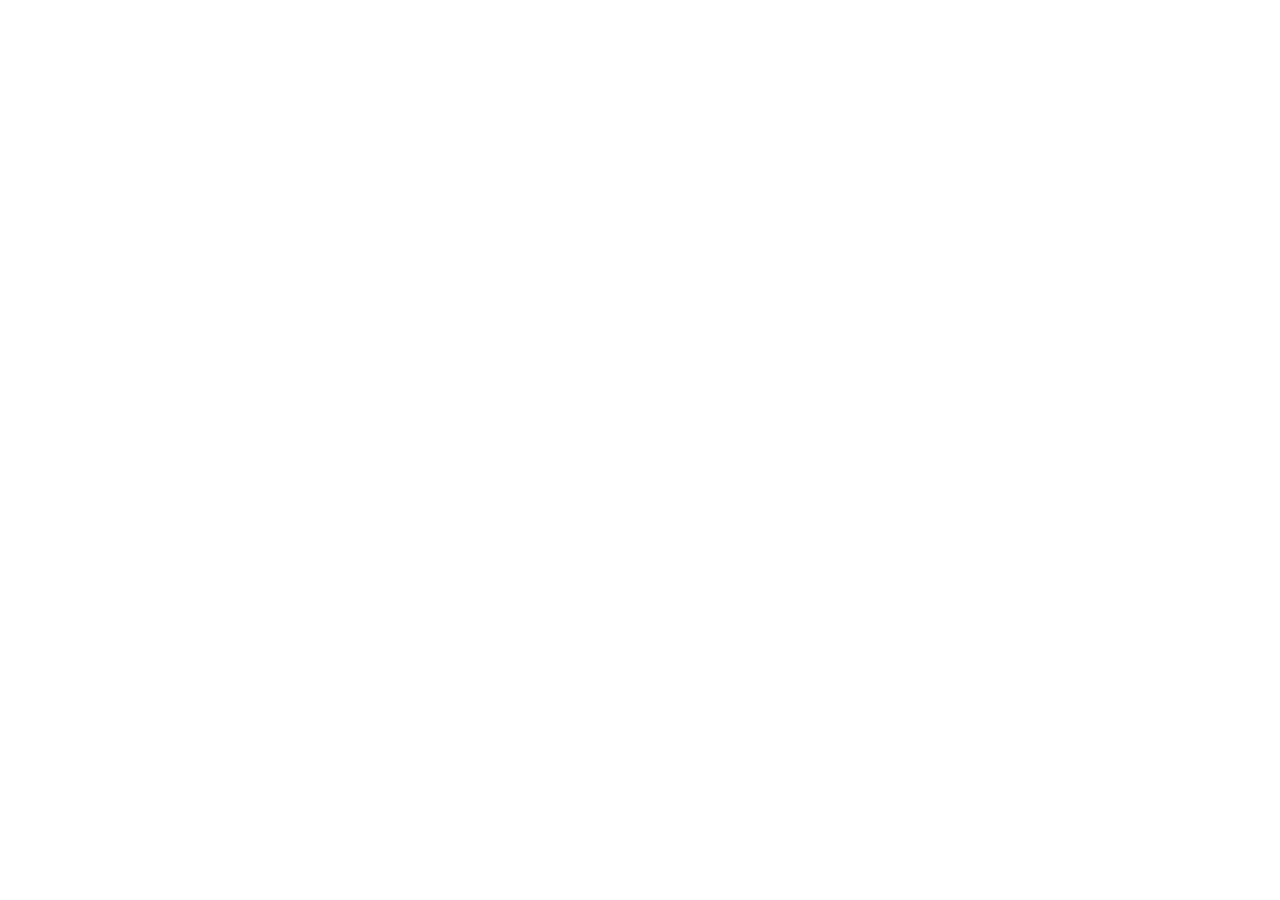
==== index.html @ 22f9ce93 "Add files via upload" ====
<!doctype html>
<html lang="en">

  <head>
    <meta charset="UTF-8" />
    <meta
      name="viewport"
      content="width=device-width, initial-scale=1.0, maximum-scale=1" />

    <!-- Primary SEO Meta Tags -->
    <title>HN Stem - Premium STEM Tutoring Academy | DHA Lahore</title>
    <meta name="description" content="HN Stem offers personalized 1-on-1 STEM tutoring for students from Classes 1 to A Levels. Concept-based learning by Muhammad Hassan. Serving DHA Lahore, Beacon House, DHAes, LGS & Punjab Board students. Book your free trial class today." />
    <meta name="keywords" content="HN Stem, HN Stem Tutor, STEM tutoring Lahore, private tutor DHA Lahore, science tutor Beacon House, online tutoring Pakistan, concept-based learning, O Level tutor, A Level tutor, physics chemistry biology tutor, home tutor Lahore, Muhammad Hassan tutor" />
    <meta name="author" content="Muhammad Hassan - HN Stem" />
    <meta name="robots" content="index, follow, max-snippet:-1, max-image-preview:large" />
    <link rel="canonical" href="https://hnstemtut-cxpqrxed.manus.space/" />

    <!-- Open Graph (Facebook, LinkedIn, WhatsApp previews) -->
    <meta property="og:type" content="website" />
    <meta property="og:title" content="HN Stem - Premium STEM Tutoring Academy" />
    <meta property="og:description" content="Personalized 1-on-1 STEM tutoring from a young expert. Concept-based learning. Real results. Serving DHA Lahore and surrounding areas." />
    <meta property="og:url" content="https://hnstemtut-cxpqrxed.manus.space/" />
    <meta property="og:site_name" content="HN Stem" />
    <meta property="og:locale" content="en_US" />

    <!-- Twitter Card -->
    <meta name="twitter:card" content="summary_large_image" />
    <meta name="twitter:title" content="HN Stem - Premium STEM Tutoring Academy" />
    <meta name="twitter:description" content="Personalized 1-on-1 STEM tutoring from a young expert. Concept-based learning. Real results." />

    <!-- JSON-LD Structured Data for Google -->
    <script type="application/ld+json">
    {
      "@context": "https://schema.org",
      "@type": "EducationalOrganization",
      "name": "HN Stem",
      "description": "Premium STEM tutoring academy offering personalized 1-on-1 concept-based learning for students from Classes 1 to A Levels.",
      "url": "https://hnstemtut-cxpqrxed.manus.space/",
      "founder": {
        "@type": "Person",
        "name": "Muhammad Hassan",
        "jobTitle": "Founder & Lead Tutor"
      },
      "areaServed": {
        "@type": "City",
        "name": "Lahore",
        "containedInPlace": {
          "@type": "Country",
          "name": "Pakistan"
        }
      },
      "telephone": "+923134726441",
      "email": "hassan.HNstem@gmail.com",
      "sameAs": [
        "https://wa.me/923134726441"
      ],
      "offers": {
        "@type": "AggregateOffer",
        "offeredBy": {
          "@type": "Organization",
          "name": "HN Stem"
        },
        "itemOffered": {
          "@type": "Service",
          "name": "STEM Tutoring",
          "description": "Personalized 1-on-1 tutoring for Classes 1-10, O Levels, A Levels, and Pre-Medical"
        }
      }
    }
    </script>

    <!-- JSON-LD Local Business -->
    <script type="application/ld+json">
    {
      "@context": "https://schema.org",
      "@type": "LocalBusiness",
      "name": "HN Stem Tutor",
      "description": "Premium STEM tutoring services in DHA Lahore. Concept-based teaching for Beacon House, DHAes, LGS, and Punjab Board students.",
      "url": "https://hnstemtut-cxpqrxed.manus.space/",
      "telephone": "+923134726441",
      "email": "hassan.HNstem@gmail.com",
      "address": {
        "@type": "PostalAddress",
        "addressLocality": "DHA Lahore",
        "addressCountry": "PK"
      },
      "areaServed": [
        "DHA Lahore",
        "Lake City Meadows",
        "State Life Housing",
        "Punjab Society"
      ]
    }
    </script>

    <!-- Fonts -->
    <link rel="preconnect" href="https://fonts.googleapis.com" />
    <link rel="preconnect" href="https://fonts.gstatic.com" crossorigin />
    <link href="https://fonts.googleapis.com/css2?family=Playfair+Display:ital,wght@0,400;0,500;0,600;0,700;0,800;1,400;1,500&family=DM+Sans:ital,wght@0,300;0,400;0,500;0,600;0,700;1,400;1,500&display=swap" rel="stylesheet" />
    <base href="/hn-stem-tutor/" />
    <script type="module" crossorigin src="/hn-stem-tutor/assets/index-yhyb_yqI.js"></script>
    <link rel="stylesheet" crossorigin href="/hn-stem-tutor/assets/index-CfMDZrnj.css">
  </head>

  <body>
    <script id="manus-runtime">window.__MANUS_HOST_DEV__ = false;
(function(){"use strict";var Mr={exports:{}},Kn={};/**
 * @license React
 * react-jsx-runtime.production.js
 *
 * Copyright (c) Meta Platforms, Inc. and affiliates.
 *
 * This source code is licensed under the MIT license found in the
 * LICENSE file in the root directory of this source tree.
 */var $c;function um(){if($c)return Kn;$c=1;var r=Symbol.for("react.transitional.element"),i=Symbol.for("react.fragment");function c(s,d,m){var x=null;if(m!==void 0&&(x=""+m),d.key!==void 0&&(x=""+d.key),"key"in d){m={};for(var R in d)R!=="key"&&(m[R]=d[R])}else m=d;return d=m.ref,{$$typeof:r,type:s,key:x,ref:d!==void 0?d:null,props:m}}return Kn.Fragment=i,Kn.jsx=c,Kn.jsxs=c,Kn}var Fc;function dm(){return Fc||(Fc=1,Mr.exports=um()),Mr.exports}var h=dm(),Ar={exports:{}},Pn={},Rr={exports:{}},Nr={};/**
 * @license React
 * scheduler.production.js
 *
 * Copyright (c) Meta Platforms, Inc. and affiliates.
 *
 * This source code is licensed under the MIT license found in the
 * LICENSE file in the root directory of this source tree.
 */var Ic;function fm(){return Ic||(Ic=1,function(r){function i(A,q){var B=A.length;A.push(q);t:for(;0<B;){var bt=B-1>>>1,p=A[bt];if(0<d(p,q))A[bt]=q,A[B]=p,B=bt;else break t}}function c(A){return A.length===0?null:A[0]}function s(A){if(A.length===0)return null;var q=A[0],B=A.pop();if(B!==q){A[0]=B;t:for(var bt=0,p=A.length,O=p>>>1;bt<O;){var X=2*(bt+1)-1,G=A[X],Z=X+1,st=A[Z];if(0>d(G,B))Z<p&&0>d(st,G)?(A[bt]=st,A[Z]=B,bt=Z):(A[bt]=G,A[X]=B,bt=X);else if(Z<p&&0>d(st,B))A[bt]=st,A[Z]=B,bt=Z;else break t}}return q}function d(A,q){var B=A.sortIndex-q.sortIndex;return B!==0?B:A.id-q.id}if(r.unstable_now=void 0,typeof performance=="object"&&typeof performance.now=="function"){var m=performance;r.unstable_now=function(){return m.now()}}else{var x=Date,R=x.now();r.unstable_now=function(){return x.now()-R}}var C=[],v=[],D=1,j=null,J=3,at=!1,$=!1,nt=!1,ct=!1,ht=typeof setTimeout=="function"?setTimeout:null,St=typeof clearTimeout=="function"?clearTimeout:null,_=typeof setImmediate<"u"?setImmediate:null;function Y(A){for(var q=c(v);q!==null;){if(q.callback===null)s(v);else if(q.startTime<=A)s(v),q.sortIndex=q.expirationTime,i(C,q);else break;q=c(v)}}function H(A){if(nt=!1,Y(A),!$)if(c(C)!==null)$=!0,it||(it=!0,Bt());else{var q=c(v);q!==null&&Mt(H,q.startTime-A)}}var it=!1,rt=-1,V=5,xt=-1;function Be(){return ct?!0:!(r.unstable_now()-xt<V)}function te(){if(ct=!1,it){var A=r.unstable_now();xt=A;var q=!0;try{t:{$=!1,nt&&(nt=!1,St(rt),rt=-1),at=!0;var B=J;try{e:{for(Y(A),j=c(C);j!==null&&!(j.expirationTime>A&&Be());){var bt=j.callback;if(typeof bt=="function"){j.callback=null,J=j.priorityLevel;var p=bt(j.expirationTime<=A);if(A=r.unstable_now(),typeof p=="function"){j.callback=p,Y(A),q=!0;break e}j===c(C)&&s(C),Y(A)}else s(C);j=c(C)}if(j!==null)q=!0;else{var O=c(v);O!==null&&Mt(H,O.startTime-A),q=!1}}break t}finally{j=null,J=B,at=!1}q=void 0}}finally{q?Bt():it=!1}}}var Bt;if(typeof _=="function")Bt=function(){_(te)};else if(typeof MessageChannel<"u"){var me=new MessageChannel,Se=me.port2;me.port1.onmessage=te,Bt=function(){Se.postMessage(null)}}else Bt=function(){ht(te,0)};function Mt(A,q){rt=ht(function(){A(r.unstable_now())},q)}r.unstable_IdlePriority=5,r.unstable_ImmediatePriority=1,r.unstable_LowPriority=4,r.unstable_NormalPriority=3,r.unstable_Profiling=null,r.unstable_UserBlockingPriority=2,r.unstable_cancelCallback=function(A){A.callback=null},r.unstable_forceFrameRate=function(A){0>A||125<A?console.error("forceFrameRate takes a positive int between 0 and 125, forcing frame rates higher than 125 fps is not supported"):V=0<A?Math.floor(1e3/A):5},r.unstable_getCurrentPriorityLevel=function(){return J},r.unstable_next=function(A){switch(J){case 1:case 2:case 3:var q=3;break;default:q=J}var B=J;J=q;try{return A()}finally{J=B}},r.unstable_requestPaint=function(){ct=!0},r.unstable_runWithPriority=function(A,q){switch(A){case 1:case 2:case 3:case 4:case 5:break;default:A=3}var B=J;J=A;try{return q()}finally{J=B}},r.unstable_scheduleCallback=function(A,q,B){var bt=r.unstable_now();switch(typeof B=="object"&&B!==null?(B=B.delay,B=typeof B=="number"&&0<B?bt+B:bt):B=bt,A){case 1:var p=-1;break;case 2:p=250;break;case 5:p=1073741823;break;case 4:p=1e4;break;default:p=5e3}return p=B+p,A={id:D++,callback:q,priorityLevel:A,startTime:B,expirationTime:p,sortIndex:-1},B>bt?(A.sortIndex=B,i(v,A),c(C)===null&&A===c(v)&&(nt?(St(rt),rt=-1):nt=!0,Mt(H,B-bt))):(A.sortIndex=p,i(C,A),$||at||($=!0,it||(it=!0,Bt()))),A},r.unstable_shouldYield=Be,r.unstable_wrapCallback=function(A){var q=J;return function(){var B=J;J=q;try{return A.apply(this,arguments)}finally{J=B}}}}(Nr)),Nr}var tu;function hm(){return tu||(tu=1,Rr.exports=fm()),Rr.exports}var zr={exports:{}},ut={};/**
 * @license React
 * react.production.js
 *
 * Copyright (c) Meta Platforms, Inc. and affiliates.
 *
 * This source code is licensed under the MIT license found in the
 * LICENSE file in the root directory of this source tree.
 */var eu;function mm(){if(eu)return ut;eu=1;var r=Symbol.for("react.transitional.element"),i=Symbol.for("react.portal"),c=Symbol.for("react.fragment"),s=Symbol.for("react.strict_mode"),d=Symbol.for("react.profiler"),m=Symbol.for("react.consumer"),x=Symbol.for("react.context"),R=Symbol.for("react.forward_ref"),C=Symbol.for("react.suspense"),v=Symbol.for("react.memo"),D=Symbol.for("react.lazy"),j=Symbol.iterator;function J(p){return p===null||typeof p!="object"?null:(p=j&&p[j]||p["@@iterator"],typeof p=="function"?p:null)}var at={isMounted:function(){return!1},enqueueForceUpdate:function(){},enqueueReplaceState:function(){},enqueueSetState:function(){}},$=Object.assign,nt={};function ct(p,O,X){this.props=p,this.context=O,this.refs=nt,this.updater=X||at}ct.prototype.isReactComponent={},ct.prototype.setState=function(p,O){if(typeof p!="object"&&typeof p!="function"&&p!=null)throw Error("takes an object of state variables to update or a function which returns an object of state variables.");this.updater.enqueueSetState(this,p,O,"setState")},ct.prototype.forceUpdate=function(p){this.updater.enqueueForceUpdate(this,p,"forceUpdate")};function ht(){}ht.prototype=ct.prototype;function St(p,O,X){this.props=p,this.context=O,this.refs=nt,this.updater=X||at}var _=St.prototype=new ht;_.constructor=St,$(_,ct.prototype),_.isPureReactComponent=!0;var Y=Array.isArray,H={H:null,A:null,T:null,S:null,V:null},it=Object.prototype.hasOwnProperty;function rt(p,O,X,G,Z,st){return X=st.ref,{$$typeof:r,type:p,key:O,ref:X!==void 0?X:null,props:st}}function V(p,O){return rt(p.type,O,void 0,void 0,void 0,p.props)}function xt(p){return typeof p=="object"&&p!==null&&p.$$typeof===r}function Be(p){var O={"=":"=0",":":"=2"};return"$"+p.replace(/[=:]/g,function(X){return O[X]})}var te=/\/+/g;function Bt(p,O){return typeof p=="object"&&p!==null&&p.key!=null?Be(""+p.key):O.toString(36)}function me(){}function Se(p){switch(p.status){case"fulfilled":return p.value;case"rejected":throw p.reason;default:switch(typeof p.status=="string"?p.then(me,me):(p.status="pending",p.then(function(O){p.status==="pending"&&(p.status="fulfilled",p.value=O)},function(O){p.status==="pending"&&(p.status="rejected",p.reason=O)})),p.status){case"fulfilled":return p.value;case"rejected":throw p.reason}}throw p}function Mt(p,O,X,G,Z){var st=typeof p;(st==="undefined"||st==="boolean")&&(p=null);var I=!1;if(p===null)I=!0;else switch(st){case"bigint":case"string":case"number":I=!0;break;case"object":switch(p.$$typeof){case r:case i:I=!0;break;case D:return I=p._init,Mt(I(p._payload),O,X,G,Z)}}if(I)return Z=Z(p),I=G===""?"."+Bt(p,0):G,Y(Z)?(X="",I!=null&&(X=I.replace(te,"$&/")+"/"),Mt(Z,O,X,"",function(Jt){return Jt})):Z!=null&&(xt(Z)&&(Z=V(Z,X+(Z.key==null||p&&p.key===Z.key?"":(""+Z.key).replace(te,"$&/")+"/")+I)),O.push(Z)),1;I=0;var gt=G===""?".":G+":";if(Y(p))for(var Tt=0;Tt<p.length;Tt++)G=p[Tt],st=gt+Bt(G,Tt),I+=Mt(G,O,X,st,Z);else if(Tt=J(p),typeof Tt=="function")for(p=Tt.call(p),Tt=0;!(G=p.next()).done;)G=G.value,st=gt+Bt(G,Tt++),I+=Mt(G,O,X,st,Z);else if(st==="object"){if(typeof p.then=="function")return Mt(Se(p),O,X,G,Z);throw O=String(p),Error("Objects are not valid as a React child (found: "+(O==="[object Object]"?"object with keys {"+Object.keys(p).join(", ")+"}":O)+"). If you meant to render a collection of children, use an array instead.")}return I}function A(p,O,X){if(p==null)return p;var G=[],Z=0;return Mt(p,G,"","",function(st){return O.call(X,st,Z++)}),G}function q(p){if(p._status===-1){var O=p._result;O=O(),O.then(function(X){(p._status===0||p._status===-1)&&(p._status=1,p._result=X)},function(X){(p._status===0||p._status===-1)&&(p._status=2,p._result=X)}),p._status===-1&&(p._status=0,p._result=O)}if(p._status===1)return p._result.default;throw p._result}var B=typeof reportError=="function"?reportError:function(p){if(typeof window=="object"&&typeof window.ErrorEvent=="function"){var O=new window.ErrorEvent("error",{bubbles:!0,cancelable:!0,message:typeof p=="object"&&p!==null&&typeof p.message=="string"?String(p.message):String(p),error:p});if(!window.dispatchEvent(O))return}else if(typeof process=="object"&&typeof process.emit=="function"){process.emit("uncaughtException",p);return}console.error(p)};function bt(){}return ut.Children={map:A,forEach:function(p,O,X){A(p,function(){O.apply(this,arguments)},X)},count:function(p){var O=0;return A(p,function(){O++}),O},toArray:function(p){return A(p,function(O){return O})||[]},only:function(p){if(!xt(p))throw Error("React.Children.only expected to receive a single React element child.");return p}},ut.Component=ct,ut.Fragment=c,ut.Profiler=d,ut.PureComponent=St,ut.StrictMode=s,ut.Suspense=C,ut.__CLIENT_INTERNALS_DO_NOT_USE_OR_WARN_USERS_THEY_CANNOT_UPGRADE=H,ut.__COMPILER_RUNTIME={__proto__:null,c:function(p){return H.H.useMemoCache(p)}},ut.cache=function(p){return function(){return p.apply(null,arguments)}},ut.cloneElement=function(p,O,X){if(p==null)throw Error("The argument must be a React element, but you passed "+p+".");var G=$({},p.props),Z=p.key,st=void 0;if(O!=null)for(I in O.ref!==void 0&&(st=void 0),O.key!==void 0&&(Z=""+O.key),O)!it.call(O,I)||I==="key"||I==="__self"||I==="__source"||I==="ref"&&O.ref===void 0||(G[I]=O[I]);var I=arguments.length-2;if(I===1)G.children=X;else if(1<I){for(var gt=Array(I),Tt=0;Tt<I;Tt++)gt[Tt]=arguments[Tt+2];G.children=gt}return rt(p.type,Z,void 0,void 0,st,G)},ut.createContext=function(p){return p={$$typeof:x,_currentValue:p,_currentValue2:p,_threadCount:0,Provider:null,Consumer:null},p.Provider=p,p.Consumer={$$typeof:m,_context:p},p},ut.createElement=function(p,O,X){var G,Z={},st=null;if(O!=null)for(G in O.key!==void 0&&(st=""+O.key),O)it.call(O,G)&&G!=="key"&&G!=="__self"&&G!=="__source"&&(Z[G]=O[G]);var I=arguments.length-2;if(I===1)Z.children=X;else if(1<I){for(var gt=Array(I),Tt=0;Tt<I;Tt++)gt[Tt]=arguments[Tt+2];Z.children=gt}if(p&&p.defaultProps)for(G in I=p.defaultProps,I)Z[G]===void 0&&(Z[G]=I[G]);return rt(p,st,void 0,void 0,null,Z)},ut.createRef=function(){return{current:null}},ut.forwardRef=function(p){return{$$typeof:R,render:p}},ut.isValidElement=xt,ut.lazy=function(p){return{$$typeof:D,_payload:{_status:-1,_result:p},_init:q}},ut.memo=function(p,O){return{$$typeof:v,type:p,compare:O===void 0?null:O}},ut.startTransition=function(p){var O=H.T,X={};H.T=X;try{var G=p(),Z=H.S;Z!==null&&Z(X,G),typeof G=="object"&&G!==null&&typeof G.then=="function"&&G.then(bt,B)}catch(st){B(st)}finally{H.T=O}},ut.unstable_useCacheRefresh=function(){return H.H.useCacheRefresh()},ut.use=function(p){return H.H.use(p)},ut.useActionState=function(p,O,X){return H.H.useActionState(p,O,X)},ut.useCallback=function(p,O){return H.H.useCallback(p,O)},ut.useContext=function(p){return H.H.useContext(p)},ut.useDebugValue=function(){},ut.useDeferredValue=function(p,O){return H.H.useDeferredValue(p,O)},ut.useEffect=function(p,O,X){var G=H.H;if(typeof X=="function")throw Error("useEffect CRUD overload is not enabled in this build of React.");return G.useEffect(p,O)},ut.useId=function(){return H.H.useId()},ut.useImperativeHandle=function(p,O,X){return H.H.useImperativeHandle(p,O,X)},ut.useInsertionEffect=function(p,O){return H.H.useInsertionEffect(p,O)},ut.useLayoutEffect=function(p,O){return H.H.useLayoutEffect(p,O)},ut.useMemo=function(p,O){return H.H.useMemo(p,O)},ut.useOptimistic=function(p,O){return H.H.useOptimistic(p,O)},ut.useReducer=function(p,O,X){return H.H.useReducer(p,O,X)},ut.useRef=function(p){return H.H.useRef(p)},ut.useState=function(p){return H.H.useState(p)},ut.useSyncExternalStore=function(p,O,X){return H.H.useSyncExternalStore(p,O,X)},ut.useTransition=function(){return H.H.useTransition()},ut.version="19.1.1",ut}var lu;function _r(){return lu||(lu=1,zr.exports=mm()),zr.exports}var kr={exports:{}},he={};/**
 * @license React
 * react-dom.production.js
 *
 * Copyright (c) Meta Platforms, Inc. and affiliates.
 *
 * This source code is licensed under the MIT license found in the
 * LICENSE file in the root directory of this source tree.
 */var au;function gm(){if(au)return he;au=1;var r=_r();function i(C){var v="https://react.dev/errors/"+C;if(1<arguments.length){v+="?args[]="+encodeURIComponent(arguments[1]);for(var D=2;D<arguments.length;D++)v+="&args[]="+encodeURIComponent(arguments[D])}return"Minified React error #"+C+"; visit "+v+" for the full message or use the non-minified dev environment for full errors and additional helpful warnings."}function c(){}var s={d:{f:c,r:function(){throw Error(i(522))},D:c,C:c,L:c,m:c,X:c,S:c,M:c},p:0,findDOMNode:null},d=Symbol.for("react.portal");function m(C,v,D){var j=3<arguments.length&&arguments[3]!==void 0?arguments[3]:null;return{$$typeof:d,key:j==null?null:""+j,children:C,containerInfo:v,implementation:D}}var x=r.__CLIENT_INTERNALS_DO_NOT_USE_OR_WARN_USERS_THEY_CANNOT_UPGRADE;function R(C,v){if(C==="font")return"";if(typeof v=="string")return v==="use-credentials"?v:""}return he.__DOM_INTERNALS_DO_NOT_USE_OR_WARN_USERS_THEY_CANNOT_UPGRADE=s,he.createPortal=function(C,v){var D=2<arguments.length&&arguments[2]!==void 0?arguments[2]:null;if(!v||v.nodeType!==1&&v.nodeType!==9&&v.nodeType!==11)throw Error(i(299));return m(C,v,null,D)},he.flushSync=function(C){var v=x.T,D=s.p;try{if(x.T=null,s.p=2,C)return C()}finally{x.T=v,s.p=D,s.d.f()}},he.preconnect=function(C,v){typeof C=="string"&&(v?(v=v.crossOrigin,v=typeof v=="string"?v==="use-credentials"?v:"":void 0):v=null,s.d.C(C,v))},he.prefetchDNS=function(C){typeof C=="string"&&s.d.D(C)},he.preinit=function(C,v){if(typeof C=="string"&&v&&typeof v.as=="string"){var D=v.as,j=R(D,v.crossOrigin),J=typeof v.integrity=="string"?v.integrity:void 0,at=typeof v.fetchPriority=="string"?v.fetchPriority:void 0;D==="style"?s.d.S(C,typeof v.precedence=="string"?v.precedence:void 0,{crossOrigin:j,integrity:J,fetchPriority:at}):D==="script"&&s.d.X(C,{crossOrigin:j,integrity:J,fetchPriority:at,nonce:typeof v.nonce=="string"?v.nonce:void 0})}},he.preinitModule=function(C,v){if(typeof C=="string")if(typeof v=="object"&&v!==null){if(v.as==null||v.as==="script"){var D=R(v.as,v.crossOrigin);s.d.M(C,{crossOrigin:D,integrity:typeof v.integrity=="string"?v.integrity:void 0,nonce:typeof v.nonce=="string"?v.nonce:void 0})}}else v==null&&s.d.M(C)},he.preload=function(C,v){if(typeof C=="string"&&typeof v=="object"&&v!==null&&typeof v.as=="string"){var D=v.as,j=R(D,v.crossOrigin);s.d.L(C,D,{crossOrigin:j,integrity:typeof v.integrity=="string"?v.integrity:void 0,nonce:typeof v.nonce=="string"?v.nonce:void 0,type:typeof v.type=="string"?v.type:void 0,fetchPriority:typeof v.fetchPriority=="string"?v.fetchPriority:void 0,referrerPolicy:typeof v.referrerPolicy=="string"?v.referrerPolicy:void 0,imageSrcSet:typeof v.imageSrcSet=="string"?v.imageSrcSet:void 0,imageSizes:typeof v.imageSizes=="string"?v.imageSizes:void 0,media:typeof v.media=="string"?v.media:void 0})}},he.preloadModule=function(C,v){if(typeof C=="string")if(v){var D=R(v.as,v.crossOrigin);s.d.m(C,{as:typeof v.as=="string"&&v.as!=="script"?v.as:void 0,crossOrigin:D,integrity:typeof v.integrity=="string"?v.integrity:void 0})}else s.d.m(C)},he.requestFormReset=function(C){s.d.r(C)},he.unstable_batchedUpdates=function(C,v){return C(v)},he.useFormState=function(C,v,D){return x.H.useFormState(C,v,D)},he.useFormStatus=function(){return x.H.useHostTransitionStatus()},he.version="19.1.1",he}var nu;function pm(){if(nu)return kr.exports;nu=1;function r(){if(!(typeof __REACT_DEVTOOLS_GLOBAL_HOOK__>"u"||typeof __REACT_DEVTOOLS_GLOBAL_HOOK__.checkDCE!="function"))try{__REACT_DEVTOOLS_GLOBAL_HOOK__.checkDCE(r)}catch(i){console.error(i)}}return r(),kr.exports=gm(),kr.exports}/**
 * @license React
 * react-dom-client.production.js
 *
 * Copyright (c) Meta Platforms, Inc. and affiliates.
 *
 * This source code is licensed under the MIT license found in the
 * LICENSE file in the root directory of this source tree.
 */var ou;function ym(){if(ou)return Pn;ou=1;var r=hm(),i=_r(),c=pm();function s(t){var e="https://react.dev/errors/"+t;if(1<arguments.length){e+="?args[]="+encodeURIComponent(arguments[1]);for(var l=2;l<arguments.length;l++)e+="&args[]="+encodeURIComponent(arguments[l])}return"Minified React error #"+t+"; visit "+e+" for the full message or use the non-minified dev environment for full errors and additional helpful warnings."}function d(t){return!(!t||t.nodeType!==1&&t.nodeType!==9&&t.nodeType!==11)}function m(t){var e=t,l=t;if(t.alternate)for(;e.return;)e=e.return;else{t=e;do e=t,(e.flags&4098)!==0&&(l=e.return),t=e.return;while(t)}return e.tag===3?l:null}function x(t){if(t.tag===13){var e=t.memoizedState;if(e===null&&(t=t.alternate,t!==null&&(e=t.memoizedState)),e!==null)return e.dehydrated}return null}function R(t){if(m(t)!==t)throw Error(s(188))}function C(t){var e=t.alternate;if(!e){if(e=m(t),e===null)throw Error(s(188));return e!==t?null:t}for(var l=t,a=e;;){var n=l.return;if(n===null)break;var o=n.alternate;if(o===null){if(a=n.return,a!==null){l=a;continue}break}if(n.child===o.child){for(o=n.child;o;){if(o===l)return R(n),t;if(o===a)return R(n),e;o=o.sibling}throw Error(s(188))}if(l.return!==a.return)l=n,a=o;else{for(var u=!1,f=n.child;f;){if(f===l){u=!0,l=n,a=o;break}if(f===a){u=!0,a=n,l=o;break}f=f.sibling}if(!u){for(f=o.child;f;){if(f===l){u=!0,l=o,a=n;break}if(f===a){u=!0,a=o,l=n;break}f=f.sibling}if(!u)throw Error(s(189))}}if(l.alternate!==a)throw Error(s(190))}if(l.tag!==3)throw Error(s(188));return l.stateNode.current===l?t:e}function v(t){var e=t.tag;if(e===5||e===26||e===27||e===6)return t;for(t=t.child;t!==null;){if(e=v(t),e!==null)return e;t=t.sibling}return null}var D=Object.assign,j=Symbol.for("react.element"),J=Symbol.for("react.transitional.element"),at=Symbol.for("react.portal"),$=Symbol.for("react.fragment"),nt=Symbol.for("react.strict_mode"),ct=Symbol.for("react.profiler"),ht=Symbol.for("react.provider"),St=Symbol.for("react.consumer"),_=Symbol.for("react.context"),Y=Symbol.for("react.forward_ref"),H=Symbol.for("react.suspense"),it=Symbol.for("react.suspense_list"),rt=Symbol.for("react.memo"),V=Symbol.for("react.lazy"),xt=Symbol.for("react.activity"),Be=Symbol.for("react.memo_cache_sentinel"),te=Symbol.iterator;function Bt(t){return t===null||typeof t!="object"?null:(t=te&&t[te]||t["@@iterator"],typeof t=="function"?t:null)}var me=Symbol.for("react.client.reference");function Se(t){if(t==null)return null;if(typeof t=="function")return t.$$typeof===me?null:t.displayName||t.name||null;if(typeof t=="string")return t;switch(t){case $:return"Fragment";case ct:return"Profiler";case nt:return"StrictMode";case H:return"Suspense";case it:return"SuspenseList";case xt:return"Activity"}if(typeof t=="object")switch(t.$$typeof){case at:return"Portal";case _:return(t.displayName||"Context")+".Provider";case St:return(t._context.displayName||"Context")+".Consumer";case Y:var e=t.render;return t=t.displayName,t||(t=e.displayName||e.name||"",t=t!==""?"ForwardRef("+t+")":"ForwardRef"),t;case rt:return e=t.displayName||null,e!==null?e:Se(t.type)||"Memo";case V:e=t._payload,t=t._init;try{return Se(t(e))}catch{}}return null}var Mt=Array.isArray,A=i.__CLIENT_INTERNALS_DO_NOT_USE_OR_WARN_USERS_THEY_CANNOT_UPGRADE,q=c.__DOM_INTERNALS_DO_NOT_USE_OR_WARN_USERS_THEY_CANNOT_UPGRADE,B={pending:!1,data:null,method:null,action:null},bt=[],p=-1;function O(t){return{current:t}}function X(t){0>p||(t.current=bt[p],bt[p]=null,p--)}function G(t,e){p++,bt[p]=t.current,t.current=e}var Z=O(null),st=O(null),I=O(null),gt=O(null);function Tt(t,e){switch(G(I,e),G(st,t),G(Z,null),e.nodeType){case 9:case 11:t=(t=e.documentElement)&&(t=t.namespaceURI)?Hh(t):0;break;default:if(t=e.tagName,e=e.namespaceURI)e=Hh(e),t=Uh(e,t);else switch(t){case"svg":t=1;break;case"math":t=2;break;default:t=0}}X(Z),G(Z,t)}function Jt(){X(Z),X(st),X(I)}function Ke(t){t.memoizedState!==null&&G(gt,t);var e=Z.current,l=Uh(e,t.type);e!==l&&(G(st,t),G(Z,l))}function Ce(t){st.current===t&&(X(Z),X(st)),gt.current===t&&(X(gt),Wo._currentValue=B)}var Pe=Object.prototype.hasOwnProperty,yl=r.unstable_scheduleCallback,sn=r.unstable_cancelCallback,Ca=r.unstable_shouldYield,ri=r.unstable_requestPaint,ge=r.unstable_now,si=r.unstable_getCurrentPriorityLevel,Ul=r.unstable_ImmediatePriority,Fn=r.unstable_UserBlockingPriority,nl=r.unstable_NormalPriority,ci=r.unstable_LowPriority,Gl=r.unstable_IdlePriority,ui=r.log,Ea=r.unstable_setDisableYieldValue,ql=null,Wt=null;function Je(t){if(typeof ui=="function"&&Ea(t),Wt&&typeof Wt.setStrictMode=="function")try{Wt.setStrictMode(ql,t)}catch{}}var $t=Math.clz32?Math.clz32:fi,di=Math.log,Ta=Math.LN2;function fi(t){return t>>>=0,t===0?32:31-(di(t)/Ta|0)|0}var L=256,cn=4194304;function vl(t){var e=t&42;if(e!==0)return e;switch(t&-t){case 1:return 1;case 2:return 2;case 4:return 4;case 8:return 8;case 16:return 16;case 32:return 32;case 64:return 64;case 128:return 128;case 256:case 512:case 1024:case 2048:case 4096:case 8192:case 16384:case 32768:case 65536:case 131072:case 262144:case 524288:case 1048576:case 2097152:return t&4194048;case 4194304:case 8388608:case 16777216:case 33554432:return t&62914560;case 67108864:return 67108864;case 134217728:return 134217728;case 268435456:return 268435456;case 536870912:return 536870912;case 1073741824:return 0;default:return t}}function un(t,e,l){var a=t.pendingLanes;if(a===0)return 0;var n=0,o=t.suspendedLanes,u=t.pingedLanes;t=t.warmLanes;var f=a&134217727;return f!==0?(a=f&~o,a!==0?n=vl(a):(u&=f,u!==0?n=vl(u):l||(l=f&~t,l!==0&&(n=vl(l))))):(f=a&~o,f!==0?n=vl(f):u!==0?n=vl(u):l||(l=a&~t,l!==0&&(n=vl(l)))),n===0?0:e!==0&&e!==n&&(e&o)===0&&(o=n&-n,l=e&-e,o>=l||o===32&&(l&4194048)!==0)?e:n}function Dt(t,e){return(t.pendingLanes&~(t.suspendedLanes&~t.pingedLanes)&e)===0}function In(t,e){switch(t){case 1:case 2:case 4:case 8:case 64:return e+250;case 16:case 32:case 128:case 256:case 512:case 1024:case 2048:case 4096:case 8192:case 16384:case 32768:case 65536:case 131072:case 262144:case 524288:case 1048576:case 2097152:return e+5e3;case 4194304:case 8388608:case 16777216:case 33554432:return-1;case 67108864:case 134217728:case 268435456:case 536870912:case 1073741824:return-1;default:return-1}}function to(){var t=L;return L<<=1,(L&4194048)===0&&(L=256),t}function hi(){var t=cn;return cn<<=1,(cn&62914560)===0&&(cn=4194304),t}function eo(t){for(var e=[],l=0;31>l;l++)e.push(t);return e}function Da(t,e){t.pendingLanes|=e,e!==268435456&&(t.suspendedLanes=0,t.pingedLanes=0,t.warmLanes=0)}function Ir(t,e,l,a,n,o){var u=t.pendingLanes;t.pendingLanes=l,t.suspendedLanes=0,t.pingedLanes=0,t.warmLanes=0,t.expiredLanes&=l,t.entangledLanes&=l,t.errorRecoveryDisabledLanes&=l,t.shellSuspendCounter=0;var f=t.entanglements,g=t.expirationTimes,S=t.hiddenUpdates;for(l=u&~l;0<l;){var N=31-$t(l),k=1<<N;f[N]=0,g[N]=-1;var E=S[N];if(E!==null)for(S[N]=null,N=0;N<E.length;N++){var T=E[N];T!==null&&(T.lane&=-536870913)}l&=~k}a!==0&&mi(t,a,0),o!==0&&n===0&&t.tag!==0&&(t.suspendedLanes|=o&~(u&~e))}function mi(t,e,l){t.pendingLanes|=e,t.suspendedLanes&=~e;var a=31-$t(e);t.entangledLanes|=e,t.entanglements[a]=t.entanglements[a]|1073741824|l&4194090}function gi(t,e){var l=t.entangledLanes|=e;for(t=t.entanglements;l;){var a=31-$t(l),n=1<<a;n&e|t[a]&e&&(t[a]|=e),l&=~n}}function lo(t){switch(t){case 2:t=1;break;case 8:t=4;break;case 32:t=16;break;case 256:case 512:case 1024:case 2048:case 4096:case 8192:case 16384:case 32768:case 65536:case 131072:case 262144:case 524288:case 1048576:case 2097152:case 4194304:case 8388608:case 16777216:case 33554432:t=128;break;case 268435456:t=134217728;break;default:t=0}return t}function ao(t){return t&=-t,2<t?8<t?(t&134217727)!==0?32:268435456:8:2}function pi(){var t=q.p;return t!==0?t:(t=window.event,t===void 0?32:nm(t.type))}function ts(t,e){var l=q.p;try{return q.p=t,e()}finally{q.p=l}}var ol=Math.random().toString(36).slice(2),ee="__reactFiber$"+ol,pe="__reactProps$"+ol,Yl="__reactContainer$"+ol,no="__reactEvents$"+ol,es="__reactListeners$"+ol,ls="__reactHandles$"+ol,yi="__reactResources$"+ol,Ma="__reactMarker$"+ol;function oo(t){delete t[ee],delete t[pe],delete t[no],delete t[es],delete t[ls]}function Vl(t){var e=t[ee];if(e)return e;for(var l=t.parentNode;l;){if(e=l[Yl]||l[ee]){if(l=e.alternate,e.child!==null||l!==null&&l.child!==null)for(t=Vh(t);t!==null;){if(l=t[ee])return l;t=Vh(t)}return e}t=l,l=t.parentNode}return null}function Xl(t){if(t=t[ee]||t[Yl]){var e=t.tag;if(e===5||e===6||e===13||e===26||e===27||e===3)return t}return null}function Aa(t){var e=t.tag;if(e===5||e===26||e===27||e===6)return t.stateNode;throw Error(s(33))}function Zl(t){var e=t[yi];return e||(e=t[yi]={hoistableStyles:new Map,hoistableScripts:new Map}),e}function Vt(t){t[Ma]=!0}var vi=new Set,bi={};function bl(t,e){We(t,e),We(t+"Capture",e)}function We(t,e){for(bi[t]=e,t=0;t<e.length;t++)vi.add(e[t])}var as=RegExp("^[:A-Z_a-z\\u00C0-\\u00D6\\u00D8-\\u00F6\\u00F8-\\u02FF\\u0370-\\u037D\\u037F-\\u1FFF\\u200C-\\u200D\\u2070-\\u218F\\u2C00-\\u2FEF\\u3001-\\uD7FF\\uF900-\\uFDCF\\uFDF0-\\uFFFD][:A-Z_a-z\\u00C0-\\u00D6\\u00D8-\\u00F6\\u00F8-\\u02FF\\u0370-\\u037D\\u037F-\\u1FFF\\u200C-\\u200D\\u2070-\\u218F\\u2C00-\\u2FEF\\u3001-\\uD7FF\\uF900-\\uFDCF\\uFDF0-\\uFFFD\\-.0-9\\u00B7\\u0300-\\u036F\\u203F-\\u2040]*$"),xi={},wi={};function Ra(t){return Pe.call(wi,t)?!0:Pe.call(xi,t)?!1:as.test(t)?wi[t]=!0:(xi[t]=!0,!1)}function M(t,e,l){if(Ra(e))if(l===null)t.removeAttribute(e);else{switch(typeof l){case"undefined":case"function":case"symbol":t.removeAttribute(e);return;case"boolean":var a=e.toLowerCase().slice(0,5);if(a!=="data-"&&a!=="aria-"){t.removeAttribute(e);return}}t.setAttribute(e,""+l)}}function tt(t,e,l){if(l===null)t.removeAttribute(e);else{switch(typeof l){case"undefined":case"function":case"symbol":case"boolean":t.removeAttribute(e);return}t.setAttribute(e,""+l)}}function Ot(t,e,l,a){if(a===null)t.removeAttribute(l);else{switch(typeof a){case"undefined":case"function":case"symbol":case"boolean":t.removeAttribute(l);return}t.setAttributeNS(e,l,""+a)}}var le,Ee;function ae(t){if(le===void 0)try{throw Error()}catch(l){var e=l.stack.trim().match(/\n( *(at )?)/);le=e&&e[1]||"",Ee=-1<l.stack.indexOf(`
    at`)?" (<anonymous>)":-1<l.stack.indexOf("@")?"@unknown:0:0":""}return`
`+le+t+Ee}var Le=!1;function He(t,e){if(!t||Le)return"";Le=!0;var l=Error.prepareStackTrace;Error.prepareStackTrace=void 0;try{var a={DetermineComponentFrameRoot:function(){try{if(e){var k=function(){throw Error()};if(Object.defineProperty(k.prototype,"props",{set:function(){throw Error()}}),typeof Reflect=="object"&&Reflect.construct){try{Reflect.construct(k,[])}catch(T){var E=T}Reflect.construct(t,[],k)}else{try{k.call()}catch(T){E=T}t.call(k.prototype)}}else{try{throw Error()}catch(T){E=T}(k=t())&&typeof k.catch=="function"&&k.catch(function(){})}}catch(T){if(T&&E&&typeof T.stack=="string")return[T.stack,E.stack]}return[null,null]}};a.DetermineComponentFrameRoot.displayName="DetermineComponentFrameRoot";var n=Object.getOwnPropertyDescriptor(a.DetermineComponentFrameRoot,"name");n&&n.configurable&&Object.defineProperty(a.DetermineComponentFrameRoot,"name",{value:"DetermineComponentFrameRoot"});var o=a.DetermineComponentFrameRoot(),u=o[0],f=o[1];if(u&&f){var g=u.split(`
`),S=f.split(`
`);for(n=a=0;a<g.length&&!g[a].includes("DetermineComponentFrameRoot");)a++;for(;n<S.length&&!S[n].includes("DetermineComponentFrameRoot");)n++;if(a===g.length||n===S.length)for(a=g.length-1,n=S.length-1;1<=a&&0<=n&&g[a]!==S[n];)n--;for(;1<=a&&0<=n;a--,n--)if(g[a]!==S[n]){if(a!==1||n!==1)do if(a--,n--,0>n||g[a]!==S[n]){var N=`
`+g[a].replace(" at new "," at ");return t.displayName&&N.includes("<anonymous>")&&(N=N.replace("<anonymous>",t.displayName)),N}while(1<=a&&0<=n);break}}}finally{Le=!1,Error.prepareStackTrace=l}return(l=t?t.displayName||t.name:"")?ae(l):""}function Ql(t){switch(t.tag){case 26:case 27:case 5:return ae(t.type);case 16:return ae("Lazy");case 13:return ae("Suspense");case 19:return ae("SuspenseList");case 0:case 15:return He(t.type,!1);case 11:return He(t.type.render,!1);case 1:return He(t.type,!0);case 31:return ae("Activity");default:return""}}function xl(t){try{var e="";do e+=Ql(t),t=t.return;while(t);return e}catch(l){return`
Error generating stack: `+l.message+`
`+l.stack}}function Xt(t){switch(typeof t){case"bigint":case"boolean":case"number":case"string":case"undefined":return t;case"object":return t;default:return""}}function il(t){var e=t.type;return(t=t.nodeName)&&t.toLowerCase()==="input"&&(e==="checkbox"||e==="radio")}function ve(t){var e=il(t)?"checked":"value",l=Object.getOwnPropertyDescriptor(t.constructor.prototype,e),a=""+t[e];if(!t.hasOwnProperty(e)&&typeof l<"u"&&typeof l.get=="function"&&typeof l.set=="function"){var n=l.get,o=l.set;return Object.defineProperty(t,e,{configurable:!0,get:function(){return n.call(this)},set:function(u){a=""+u,o.call(this,u)}}),Object.defineProperty(t,e,{enumerable:l.enumerable}),{getValue:function(){return a},setValue:function(u){a=""+u},stopTracking:function(){t._valueTracker=null,delete t[e]}}}}function re(t){t._valueTracker||(t._valueTracker=ve(t))}function rl(t){if(!t)return!1;var e=t._valueTracker;if(!e)return!0;var l=e.getValue(),a="";return t&&(a=il(t)?t.checked?"true":"false":t.value),t=a,t!==l?(e.setValue(t),!0):!1}function wl(t){if(t=t||(typeof document<"u"?document:void 0),typeof t>"u")return null;try{return t.activeElement||t.body}catch{return t.body}}var dn=/[\n"\\]/g;function se(t){return t.replace(dn,function(e){return"\\"+e.charCodeAt(0).toString(16)+" "})}function Kl(t,e,l,a,n,o,u,f){t.name="",u!=null&&typeof u!="function"&&typeof u!="symbol"&&typeof u!="boolean"?t.type=u:t.removeAttribute("type"),e!=null?u==="number"?(e===0&&t.value===""||t.value!=e)&&(t.value=""+Xt(e)):t.value!==""+Xt(e)&&(t.value=""+Xt(e)):u!=="submit"&&u!=="reset"||t.removeAttribute("value"),e!=null?Pl(t,u,Xt(e)):l!=null?Pl(t,u,Xt(l)):a!=null&&t.removeAttribute("value"),n==null&&o!=null&&(t.defaultChecked=!!o),n!=null&&(t.checked=n&&typeof n!="function"&&typeof n!="symbol"),f!=null&&typeof f!="function"&&typeof f!="symbol"&&typeof f!="boolean"?t.name=""+Xt(f):t.removeAttribute("name")}function Na(t,e,l,a,n,o,u,f){if(o!=null&&typeof o!="function"&&typeof o!="symbol"&&typeof o!="boolean"&&(t.type=o),e!=null||l!=null){if(!(o!=="submit"&&o!=="reset"||e!=null))return;l=l!=null?""+Xt(l):"",e=e!=null?""+Xt(e):l,f||e===t.value||(t.value=e),t.defaultValue=e}a=a??n,a=typeof a!="function"&&typeof a!="symbol"&&!!a,t.checked=f?t.checked:!!a,t.defaultChecked=!!a,u!=null&&typeof u!="function"&&typeof u!="symbol"&&typeof u!="boolean"&&(t.name=u)}function Pl(t,e,l){e==="number"&&wl(t.ownerDocument)===t||t.defaultValue===""+l||(t.defaultValue=""+l)}function $e(t,e,l,a){if(t=t.options,e){e={};for(var n=0;n<l.length;n++)e["$"+l[n]]=!0;for(l=0;l<t.length;l++)n=e.hasOwnProperty("$"+t[l].value),t[l].selected!==n&&(t[l].selected=n),n&&a&&(t[l].defaultSelected=!0)}else{for(l=""+Xt(l),e=null,n=0;n<t.length;n++){if(t[n].value===l){t[n].selected=!0,a&&(t[n].defaultSelected=!0);return}e!==null||t[n].disabled||(e=t[n])}e!==null&&(e.selected=!0)}}function za(t,e,l){if(e!=null&&(e=""+Xt(e),e!==t.value&&(t.value=e),l==null)){t.defaultValue!==e&&(t.defaultValue=e);return}t.defaultValue=l!=null?""+Xt(l):""}function _a(t,e,l,a){if(e==null){if(a!=null){if(l!=null)throw Error(s(92));if(Mt(a)){if(1<a.length)throw Error(s(93));a=a[0]}l=a}l==null&&(l=""),e=l}l=Xt(e),t.defaultValue=l,a=t.textContent,a===l&&a!==""&&a!==null&&(t.value=a)}function Fe(t,e){if(e){var l=t.firstChild;if(l&&l===t.lastChild&&l.nodeType===3){l.nodeValue=e;return}}t.textContent=e}var fn=new Set("animationIterationCount aspectRatio borderImageOutset borderImageSlice borderImageWidth boxFlex boxFlexGroup boxOrdinalGroup columnCount columns flex flexGrow flexPositive flexShrink flexNegative flexOrder gridArea gridRow gridRowEnd gridRowSpan gridRowStart gridColumn gridColumnEnd gridColumnSpan gridColumnStart fontWeight lineClamp lineHeight opacity order orphans scale tabSize widows zIndex zoom fillOpacity floodOpacity stopOpacity strokeDasharray strokeDashoffset strokeMiterlimit strokeOpacity strokeWidth MozAnimationIterationCount MozBoxFlex MozBoxFlexGroup MozLineClamp msAnimationIterationCount msFlex msZoom msFlexGrow msFlexNegative msFlexOrder msFlexPositive msFlexShrink msGridColumn msGridColumnSpan msGridRow msGridRowSpan WebkitAnimationIterationCount WebkitBoxFlex WebKitBoxFlexGroup WebkitBoxOrdinalGroup WebkitColumnCount WebkitColumns WebkitFlex WebkitFlexGrow WebkitFlexPositive WebkitFlexShrink WebkitLineClamp".split(" "));function ka(t,e,l){var a=e.indexOf("--")===0;l==null||typeof l=="boolean"||l===""?a?t.setProperty(e,""):e==="float"?t.cssFloat="":t[e]="":a?t.setProperty(e,l):typeof l!="number"||l===0||fn.has(e)?e==="float"?t.cssFloat=l:t[e]=(""+l).trim():t[e]=l+"px"}function Oa(t,e,l){if(e!=null&&typeof e!="object")throw Error(s(62));if(t=t.style,l!=null){for(var a in l)!l.hasOwnProperty(a)||e!=null&&e.hasOwnProperty(a)||(a.indexOf("--")===0?t.setProperty(a,""):a==="float"?t.cssFloat="":t[a]="");for(var n in e)a=e[n],e.hasOwnProperty(n)&&l[n]!==a&&ka(t,n,a)}else for(var o in e)e.hasOwnProperty(o)&&ka(t,o,e[o])}function ja(t){if(t.indexOf("-")===-1)return!1;switch(t){case"annotation-xml":case"color-profile":case"font-face":case"font-face-src":case"font-face-uri":case"font-face-format":case"font-face-name":case"missing-glyph":return!1;default:return!0}}var Si=new Map([["acceptCharset","accept-charset"],["htmlFor","for"],["httpEquiv","http-equiv"],["crossOrigin","crossorigin"],["accentHeight","accent-height"],["alignmentBaseline","alignment-baseline"],["arabicForm","arabic-form"],["baselineShift","baseline-shift"],["capHeight","cap-height"],["clipPath","clip-path"],["clipRule","clip-rule"],["colorInterpolation","color-interpolation"],["colorInterpolationFilters","color-interpolation-filters"],["colorProfile","color-profile"],["colorRendering","color-rendering"],["dominantBaseline","dominant-baseline"],["enableBackground","enable-background"],["fillOpacity","fill-opacity"],["fillRule","fill-rule"],["floodColor","flood-color"],["floodOpacity","flood-opacity"],["fontFamily","font-family"],["fontSize","font-size"],["fontSizeAdjust","font-size-adjust"],["fontStretch","font-stretch"],["fontStyle","font-style"],["fontVariant","font-variant"],["fontWeight","font-weight"],["glyphName","glyph-name"],["glyphOrientationHorizontal","glyph-orientation-horizontal"],["glyphOrientationVertical","glyph-orientation-vertical"],["horizAdvX","horiz-adv-x"],["horizOriginX","horiz-origin-x"],["imageRendering","image-rendering"],["letterSpacing","letter-spacing"],["lightingColor","lighting-color"],["markerEnd","marker-end"],["markerMid","marker-mid"],["markerStart","marker-start"],["overlinePosition","overline-position"],["overlineThickness","overline-thickness"],["paintOrder","paint-order"],["panose-1","panose-1"],["pointerEvents","pointer-events"],["renderingIntent","rendering-intent"],["shapeRendering","shape-rendering"],["stopColor","stop-color"],["stopOpacity","stop-opacity"],["strikethroughPosition","strikethrough-position"],["strikethroughThickness","strikethrough-thickness"],["strokeDasharray","stroke-dasharray"],["strokeDashoffset","stroke-dashoffset"],["strokeLinecap","stroke-linecap"],["strokeLinejoin","stroke-linejoin"],["strokeMiterlimit","stroke-miterlimit"],["strokeOpacity","stroke-opacity"],["strokeWidth","stroke-width"],["textAnchor","text-anchor"],["textDecoration","text-decoration"],["textRendering","text-rendering"],["transformOrigin","transform-origin"],["underlinePosition","underline-position"],["underlineThickness","underline-thickness"],["unicodeBidi","unicode-bidi"],["unicodeRange","unicode-range"],["unitsPerEm","units-per-em"],["vAlphabetic","v-alphabetic"],["vHanging","v-hanging"],["vIdeographic","v-ideographic"],["vMathematical","v-mathematical"],["vectorEffect","vector-effect"],["vertAdvY","vert-adv-y"],["vertOriginX","vert-origin-x"],["vertOriginY","vert-origin-y"],["wordSpacing","word-spacing"],["writingMode","writing-mode"],["xmlnsXlink","xmlns:xlink"],["xHeight","x-height"]]),Ci=/^[\u0000-\u001F ]*j[\r\n\t]*a[\r\n\t]*v[\r\n\t]*a[\r\n\t]*s[\r\n\t]*c[\r\n\t]*r[\r\n\t]*i[\r\n\t]*p[\r\n\t]*t[\r\n\t]*:/i;function Ba(t){return Ci.test(""+t)?"javascript:throw new Error('React has blocked a javascript: URL as a security precaution.')":t}var hn=null;function mn(t){return t=t.target||t.srcElement||window,t.correspondingUseElement&&(t=t.correspondingUseElement),t.nodeType===3?t.parentNode:t}var Sl=null,Cl=null;function io(t){var e=Xl(t);if(e&&(t=e.stateNode)){var l=t[pe]||null;t:switch(t=e.stateNode,e.type){case"input":if(Kl(t,l.value,l.defaultValue,l.defaultValue,l.checked,l.defaultChecked,l.type,l.name),e=l.name,l.type==="radio"&&e!=null){for(l=t;l.parentNode;)l=l.parentNode;for(l=l.querySelectorAll('input[name="'+se(""+e)+'"][type="radio"]'),e=0;e<l.length;e++){var a=l[e];if(a!==t&&a.form===t.form){var n=a[pe]||null;if(!n)throw Error(s(90));Kl(a,n.value,n.defaultValue,n.defaultValue,n.checked,n.defaultChecked,n.type,n.name)}}for(e=0;e<l.length;e++)a=l[e],a.form===t.form&&rl(a)}break t;case"textarea":za(t,l.value,l.defaultValue);break t;case"select":e=l.value,e!=null&&$e(t,!!l.multiple,e,!1)}}}var gn=!1;function ro(t,e,l){if(gn)return t(e,l);gn=!0;try{var a=t(e);return a}finally{if(gn=!1,(Sl!==null||Cl!==null)&&(ir(),Sl&&(e=Sl,t=Cl,Cl=Sl=null,io(e),t)))for(e=0;e<t.length;e++)io(t[e])}}function Jl(t,e){var l=t.stateNode;if(l===null)return null;var a=l[pe]||null;if(a===null)return null;l=a[e];t:switch(e){case"onClick":case"onClickCapture":case"onDoubleClick":case"onDoubleClickCapture":case"onMouseDown":case"onMouseDownCapture":case"onMouseMove":case"onMouseMoveCapture":case"onMouseUp":case"onMouseUpCapture":case"onMouseEnter":(a=!a.disabled)||(t=t.type,a=!(t==="button"||t==="input"||t==="select"||t==="textarea")),t=!a;break t;default:t=!1}if(t)return null;if(l&&typeof l!="function")throw Error(s(231,e,typeof l));return l}var Ue=!(typeof window>"u"||typeof window.document>"u"||typeof window.document.createElement>"u"),pn=!1;if(Ue)try{var Wl={};Object.defineProperty(Wl,"passive",{get:function(){pn=!0}}),window.addEventListener("test",Wl,Wl),window.removeEventListener("test",Wl,Wl)}catch{pn=!1}var Ie=null,yn=null,La=null;function so(){if(La)return La;var t,e=yn,l=e.length,a,n="value"in Ie?Ie.value:Ie.textContent,o=n.length;for(t=0;t<l&&e[t]===n[t];t++);var u=l-t;for(a=1;a<=u&&e[l-a]===n[o-a];a++);return La=n.slice(t,1<a?1-a:void 0)}function Ha(t){var e=t.keyCode;return"charCode"in t?(t=t.charCode,t===0&&e===13&&(t=13)):t=e,t===10&&(t=13),32<=t||t===13?t:0}function Ua(){return!0}function co(){return!1}function ce(t){function e(l,a,n,o,u){this._reactName=l,this._targetInst=n,this.type=a,this.nativeEvent=o,this.target=u,this.currentTarget=null;for(var f in t)t.hasOwnProperty(f)&&(l=t[f],this[f]=l?l(o):o[f]);return this.isDefaultPrevented=(o.defaultPrevented!=null?o.defaultPrevented:o.returnValue===!1)?Ua:co,this.isPropagationStopped=co,this}return D(e.prototype,{preventDefault:function(){this.defaultPrevented=!0;var l=this.nativeEvent;l&&(l.preventDefault?l.preventDefault():typeof l.returnValue!="unknown"&&(l.returnValue=!1),this.isDefaultPrevented=Ua)},stopPropagation:function(){var l=this.nativeEvent;l&&(l.stopPropagation?l.stopPropagation():typeof l.cancelBubble!="unknown"&&(l.cancelBubble=!0),this.isPropagationStopped=Ua)},persist:function(){},isPersistent:Ua}),e}var sl={eventPhase:0,bubbles:0,cancelable:0,timeStamp:function(t){return t.timeStamp||Date.now()},defaultPrevented:0,isTrusted:0},Ga=ce(sl),$l=D({},sl,{view:0,detail:0}),Ei=ce($l),Ti,uo,fo,Di=D({},$l,{screenX:0,screenY:0,clientX:0,clientY:0,pageX:0,pageY:0,ctrlKey:0,shiftKey:0,altKey:0,metaKey:0,getModifierState:os,button:0,buttons:0,relatedTarget:function(t){return t.relatedTarget===void 0?t.fromElement===t.srcElement?t.toElement:t.fromElement:t.relatedTarget},movementX:function(t){return"movementX"in t?t.movementX:(t!==fo&&(fo&&t.type==="mousemove"?(Ti=t.screenX-fo.screenX,uo=t.screenY-fo.screenY):uo=Ti=0,fo=t),Ti)},movementY:function(t){return"movementY"in t?t.movementY:uo}}),Vu=ce(Di),D0=D({},Di,{dataTransfer:0}),M0=ce(D0),A0=D({},$l,{relatedTarget:0}),ns=ce(A0),R0=D({},sl,{animationName:0,elapsedTime:0,pseudoElement:0}),N0=ce(R0),z0=D({},sl,{clipboardData:function(t){return"clipboardData"in t?t.clipboardData:window.clipboardData}}),_0=ce(z0),k0=D({},sl,{data:0}),Xu=ce(k0),O0={Esc:"Escape",Spacebar:" ",Left:"ArrowLeft",Up:"ArrowUp",Right:"ArrowRight",Down:"ArrowDown",Del:"Delete",Win:"OS",Menu:"ContextMenu",Apps:"ContextMenu",Scroll:"ScrollLock",MozPrintableKey:"Unidentified"},j0={8:"Backspace",9:"Tab",12:"Clear",13:"Enter",16:"Shift",17:"Control",18:"Alt",19:"Pause",20:"CapsLock",27:"Escape",32:" ",33:"PageUp",34:"PageDown",35:"End",36:"Home",37:"ArrowLeft",38:"ArrowUp",39:"ArrowRight",40:"ArrowDown",45:"Insert",46:"Delete",112:"F1",113:"F2",114:"F3",115:"F4",116:"F5",117:"F6",118:"F7",119:"F8",120:"F9",121:"F10",122:"F11",123:"F12",144:"NumLock",145:"ScrollLock",224:"Meta"},B0={Alt:"altKey",Control:"ctrlKey",Meta:"metaKey",Shift:"shiftKey"};function L0(t){var e=this.nativeEvent;return e.getModifierState?e.getModifierState(t):(t=B0[t])?!!e[t]:!1}function os(){return L0}var H0=D({},$l,{key:function(t){if(t.key){var e=O0[t.key]||t.key;if(e!=="Unidentified")return e}return t.type==="keypress"?(t=Ha(t),t===13?"Enter":String.fromCharCode(t)):t.type==="keydown"||t.type==="keyup"?j0[t.keyCode]||"Unidentified":""},code:0,location:0,ctrlKey:0,shiftKey:0,altKey:0,metaKey:0,repeat:0,locale:0,getModifierState:os,charCode:function(t){return t.type==="keypress"?Ha(t):0},keyCode:function(t){return t.type==="keydown"||t.type==="keyup"?t.keyCode:0},which:function(t){return t.type==="keypress"?Ha(t):t.type==="keydown"||t.type==="keyup"?t.keyCode:0}}),U0=ce(H0),G0=D({},Di,{pointerId:0,width:0,height:0,pressure:0,tangentialPressure:0,tiltX:0,tiltY:0,twist:0,pointerType:0,isPrimary:0}),Zu=ce(G0),q0=D({},$l,{touches:0,targetTouches:0,changedTouches:0,altKey:0,metaKey:0,ctrlKey:0,shiftKey:0,getModifierState:os}),Y0=ce(q0),V0=D({},sl,{propertyName:0,elapsedTime:0,pseudoElement:0}),X0=ce(V0),Z0=D({},Di,{deltaX:function(t){return"deltaX"in t?t.deltaX:"wheelDeltaX"in t?-t.wheelDeltaX:0},deltaY:function(t){return"deltaY"in t?t.deltaY:"wheelDeltaY"in t?-t.wheelDeltaY:"wheelDelta"in t?-t.wheelDelta:0},deltaZ:0,deltaMode:0}),Q0=ce(Z0),K0=D({},sl,{newState:0,oldState:0}),P0=ce(K0),J0=[9,13,27,32],is=Ue&&"CompositionEvent"in window,ho=null;Ue&&"documentMode"in document&&(ho=document.documentMode);var W0=Ue&&"TextEvent"in window&&!ho,Qu=Ue&&(!is||ho&&8<ho&&11>=ho),Ku=" ",Pu=!1;function Ju(t,e){switch(t){case"keyup":return J0.indexOf(e.keyCode)!==-1;case"keydown":return e.keyCode!==229;case"keypress":case"mousedown":case"focusout":return!0;default:return!1}}function Wu(t){return t=t.detail,typeof t=="object"&&"data"in t?t.data:null}var vn=!1;function $0(t,e){switch(t){case"compositionend":return Wu(e);case"keypress":return e.which!==32?null:(Pu=!0,Ku);case"textInput":return t=e.data,t===Ku&&Pu?null:t;default:return null}}function F0(t,e){if(vn)return t==="compositionend"||!is&&Ju(t,e)?(t=so(),La=yn=Ie=null,vn=!1,t):null;switch(t){case"paste":return null;case"keypress":if(!(e.ctrlKey||e.altKey||e.metaKey)||e.ctrlKey&&e.altKey){if(e.char&&1<e.char.length)return e.char;if(e.which)return String.fromCharCode(e.which)}return null;case"compositionend":return Qu&&e.locale!=="ko"?null:e.data;default:return null}}var I0={color:!0,date:!0,datetime:!0,"datetime-local":!0,email:!0,month:!0,number:!0,password:!0,range:!0,search:!0,tel:!0,text:!0,time:!0,url:!0,week:!0};function $u(t){var e=t&&t.nodeName&&t.nodeName.toLowerCase();return e==="input"?!!I0[t.type]:e==="textarea"}function Fu(t,e,l,a){Sl?Cl?Cl.push(a):Cl=[a]:Sl=a,e=fr(e,"onChange"),0<e.length&&(l=new Ga("onChange","change",null,l,a),t.push({event:l,listeners:e}))}var mo=null,go=null;function t1(t){kh(t,0)}function Mi(t){var e=Aa(t);if(rl(e))return t}function Iu(t,e){if(t==="change")return e}var td=!1;if(Ue){var rs;if(Ue){var ss="oninput"in document;if(!ss){var ed=document.createElement("div");ed.setAttribute("oninput","return;"),ss=typeof ed.oninput=="function"}rs=ss}else rs=!1;td=rs&&(!document.documentMode||9<document.documentMode)}function ld(){mo&&(mo.detachEvent("onpropertychange",ad),go=mo=null)}function ad(t){if(t.propertyName==="value"&&Mi(go)){var e=[];Fu(e,go,t,mn(t)),ro(t1,e)}}function e1(t,e,l){t==="focusin"?(ld(),mo=e,go=l,mo.attachEvent("onpropertychange",ad)):t==="focusout"&&ld()}function l1(t){if(t==="selectionchange"||t==="keyup"||t==="keydown")return Mi(go)}function a1(t,e){if(t==="click")return Mi(e)}function n1(t,e){if(t==="input"||t==="change")return Mi(e)}function o1(t,e){return t===e&&(t!==0||1/t===1/e)||t!==t&&e!==e}var Re=typeof Object.is=="function"?Object.is:o1;function po(t,e){if(Re(t,e))return!0;if(typeof t!="object"||t===null||typeof e!="object"||e===null)return!1;var l=Object.keys(t),a=Object.keys(e);if(l.length!==a.length)return!1;for(a=0;a<l.length;a++){var n=l[a];if(!Pe.call(e,n)||!Re(t[n],e[n]))return!1}return!0}function nd(t){for(;t&&t.firstChild;)t=t.firstChild;return t}function od(t,e){var l=nd(t);t=0;for(var a;l;){if(l.nodeType===3){if(a=t+l.textContent.length,t<=e&&a>=e)return{node:l,offset:e-t};t=a}t:{for(;l;){if(l.nextSibling){l=l.nextSibling;break t}l=l.parentNode}l=void 0}l=nd(l)}}function id(t,e){return t&&e?t===e?!0:t&&t.nodeType===3?!1:e&&e.nodeType===3?id(t,e.parentNode):"contains"in t?t.contains(e):t.compareDocumentPosition?!!(t.compareDocumentPosition(e)&16):!1:!1}function rd(t){t=t!=null&&t.ownerDocument!=null&&t.ownerDocument.defaultView!=null?t.ownerDocument.defaultView:window;for(var e=wl(t.document);e instanceof t.HTMLIFrameElement;){try{var l=typeof e.contentWindow.location.href=="string"}catch{l=!1}if(l)t=e.contentWindow;else break;e=wl(t.document)}return e}function cs(t){var e=t&&t.nodeName&&t.nodeName.toLowerCase();return e&&(e==="input"&&(t.type==="text"||t.type==="search"||t.type==="tel"||t.type==="url"||t.type==="password")||e==="textarea"||t.contentEditable==="true")}var i1=Ue&&"documentMode"in document&&11>=document.documentMode,bn=null,us=null,yo=null,ds=!1;function sd(t,e,l){var a=l.window===l?l.document:l.nodeType===9?l:l.ownerDocument;ds||bn==null||bn!==wl(a)||(a=bn,"selectionStart"in a&&cs(a)?a={start:a.selectionStart,end:a.selectionEnd}:(a=(a.ownerDocument&&a.ownerDocument.defaultView||window).getSelection(),a={anchorNode:a.anchorNode,anchorOffset:a.anchorOffset,focusNode:a.focusNode,focusOffset:a.focusOffset}),yo&&po(yo,a)||(yo=a,a=fr(us,"onSelect"),0<a.length&&(e=new Ga("onSelect","select",null,e,l),t.push({event:e,listeners:a}),e.target=bn)))}function qa(t,e){var l={};return l[t.toLowerCase()]=e.toLowerCase(),l["Webkit"+t]="webkit"+e,l["Moz"+t]="moz"+e,l}var xn={animationend:qa("Animation","AnimationEnd"),animationiteration:qa("Animation","AnimationIteration"),animationstart:qa("Animation","AnimationStart"),transitionrun:qa("Transition","TransitionRun"),transitionstart:qa("Transition","TransitionStart"),transitioncancel:qa("Transition","TransitionCancel"),transitionend:qa("Transition","TransitionEnd")},fs={},cd={};Ue&&(cd=document.createElement("div").style,"AnimationEvent"in window||(delete xn.animationend.animation,delete xn.animationiteration.animation,delete xn.animationstart.animation),"TransitionEvent"in window||delete xn.transitionend.transition);function Ya(t){if(fs[t])return fs[t];if(!xn[t])return t;var e=xn[t],l;for(l in e)if(e.hasOwnProperty(l)&&l in cd)return fs[t]=e[l];return t}var ud=Ya("animationend"),dd=Ya("animationiteration"),fd=Ya("animationstart"),r1=Ya("transitionrun"),s1=Ya("transitionstart"),c1=Ya("transitioncancel"),hd=Ya("transitionend"),md=new Map,hs="abort auxClick beforeToggle cancel canPlay canPlayThrough click close contextMenu copy cut drag dragEnd dragEnter dragExit dragLeave dragOver dragStart drop durationChange emptied encrypted ended error gotPointerCapture input invalid keyDown keyPress keyUp load loadedData loadedMetadata loadStart lostPointerCapture mouseDown mouseMove mouseOut mouseOver mouseUp paste pause play playing pointerCancel pointerDown pointerMove pointerOut pointerOver pointerUp progress rateChange reset resize seeked seeking stalled submit suspend timeUpdate touchCancel touchEnd touchStart volumeChange scroll toggle touchMove waiting wheel".split(" ");hs.push("scrollEnd");function tl(t,e){md.set(t,e),bl(e,[t])}var gd=new WeakMap;function Ge(t,e){if(typeof t=="object"&&t!==null){var l=gd.get(t);return l!==void 0?l:(e={value:t,source:e,stack:xl(e)},gd.set(t,e),e)}return{value:t,source:e,stack:xl(e)}}var qe=[],wn=0,ms=0;function Ai(){for(var t=wn,e=ms=wn=0;e<t;){var l=qe[e];qe[e++]=null;var a=qe[e];qe[e++]=null;var n=qe[e];qe[e++]=null;var o=qe[e];if(qe[e++]=null,a!==null&&n!==null){var u=a.pending;u===null?n.next=n:(n.next=u.next,u.next=n),a.pending=n}o!==0&&pd(l,n,o)}}function Ri(t,e,l,a){qe[wn++]=t,qe[wn++]=e,qe[wn++]=l,qe[wn++]=a,ms|=a,t.lanes|=a,t=t.alternate,t!==null&&(t.lanes|=a)}function gs(t,e,l,a){return Ri(t,e,l,a),Ni(t)}function Sn(t,e){return Ri(t,null,null,e),Ni(t)}function pd(t,e,l){t.lanes|=l;var a=t.alternate;a!==null&&(a.lanes|=l);for(var n=!1,o=t.return;o!==null;)o.childLanes|=l,a=o.alternate,a!==null&&(a.childLanes|=l),o.tag===22&&(t=o.stateNode,t===null||t._visibility&1||(n=!0)),t=o,o=o.return;return t.tag===3?(o=t.stateNode,n&&e!==null&&(n=31-$t(l),t=o.hiddenUpdates,a=t[n],a===null?t[n]=[e]:a.push(e),e.lane=l|536870912),o):null}function Ni(t){if(50<Yo)throw Yo=0,wc=null,Error(s(185));for(var e=t.return;e!==null;)t=e,e=t.return;return t.tag===3?t.stateNode:null}var Cn={};function u1(t,e,l,a){this.tag=t,this.key=l,this.sibling=this.child=this.return=this.stateNode=this.type=this.elementType=null,this.index=0,this.refCleanup=this.ref=null,this.pendingProps=e,this.dependencies=this.memoizedState=this.updateQueue=this.memoizedProps=null,this.mode=a,this.subtreeFlags=this.flags=0,this.deletions=null,this.childLanes=this.lanes=0,this.alternate=null}function Ne(t,e,l,a){return new u1(t,e,l,a)}function ps(t){return t=t.prototype,!(!t||!t.isReactComponent)}function El(t,e){var l=t.alternate;return l===null?(l=Ne(t.tag,e,t.key,t.mode),l.elementType=t.elementType,l.type=t.type,l.stateNode=t.stateNode,l.alternate=t,t.alternate=l):(l.pendingProps=e,l.type=t.type,l.flags=0,l.subtreeFlags=0,l.deletions=null),l.flags=t.flags&65011712,l.childLanes=t.childLanes,l.lanes=t.lanes,l.child=t.child,l.memoizedProps=t.memoizedProps,l.memoizedState=t.memoizedState,l.updateQueue=t.updateQueue,e=t.dependencies,l.dependencies=e===null?null:{lanes:e.lanes,firstContext:e.firstContext},l.sibling=t.sibling,l.index=t.index,l.ref=t.ref,l.refCleanup=t.refCleanup,l}function yd(t,e){t.flags&=65011714;var l=t.alternate;return l===null?(t.childLanes=0,t.lanes=e,t.child=null,t.subtreeFlags=0,t.memoizedProps=null,t.memoizedState=null,t.updateQueue=null,t.dependencies=null,t.stateNode=null):(t.childLanes=l.childLanes,t.lanes=l.lanes,t.child=l.child,t.subtreeFlags=0,t.deletions=null,t.memoizedProps=l.memoizedProps,t.memoizedState=l.memoizedState,t.updateQueue=l.updateQueue,t.type=l.type,e=l.dependencies,t.dependencies=e===null?null:{lanes:e.lanes,firstContext:e.firstContext}),t}function zi(t,e,l,a,n,o){var u=0;if(a=t,typeof t=="function")ps(t)&&(u=1);else if(typeof t=="string")u=fp(t,l,Z.current)?26:t==="html"||t==="head"||t==="body"?27:5;else t:switch(t){case xt:return t=Ne(31,l,e,n),t.elementType=xt,t.lanes=o,t;case $:return Va(l.children,n,o,e);case nt:u=8,n|=24;break;case ct:return t=Ne(12,l,e,n|2),t.elementType=ct,t.lanes=o,t;case H:return t=Ne(13,l,e,n),t.elementType=H,t.lanes=o,t;case it:return t=Ne(19,l,e,n),t.elementType=it,t.lanes=o,t;default:if(typeof t=="object"&&t!==null)switch(t.$$typeof){case ht:case _:u=10;break t;case St:u=9;break t;case Y:u=11;break t;case rt:u=14;break t;case V:u=16,a=null;break t}u=29,l=Error(s(130,t===null?"null":typeof t,"")),a=null}return e=Ne(u,l,e,n),e.elementType=t,e.type=a,e.lanes=o,e}function Va(t,e,l,a){return t=Ne(7,t,a,e),t.lanes=l,t}function ys(t,e,l){return t=Ne(6,t,null,e),t.lanes=l,t}function vs(t,e,l){return e=Ne(4,t.children!==null?t.children:[],t.key,e),e.lanes=l,e.stateNode={containerInfo:t.containerInfo,pendingChildren:null,implementation:t.implementation},e}var En=[],Tn=0,_i=null,ki=0,Ye=[],Ve=0,Xa=null,Tl=1,Dl="";function Za(t,e){En[Tn++]=ki,En[Tn++]=_i,_i=t,ki=e}function vd(t,e,l){Ye[Ve++]=Tl,Ye[Ve++]=Dl,Ye[Ve++]=Xa,Xa=t;var a=Tl;t=Dl;var n=32-$t(a)-1;a&=~(1<<n),l+=1;var o=32-$t(e)+n;if(30<o){var u=n-n%5;o=(a&(1<<u)-1).toString(32),a>>=u,n-=u,Tl=1<<32-$t(e)+n|l<<n|a,Dl=o+t}else Tl=1<<o|l<<n|a,Dl=t}function bs(t){t.return!==null&&(Za(t,1),vd(t,1,0))}function xs(t){for(;t===_i;)_i=En[--Tn],En[Tn]=null,ki=En[--Tn],En[Tn]=null;for(;t===Xa;)Xa=Ye[--Ve],Ye[Ve]=null,Dl=Ye[--Ve],Ye[Ve]=null,Tl=Ye[--Ve],Ye[Ve]=null}var be=null,Ut=null,Et=!1,Qa=null,cl=!1,ws=Error(s(519));function Ka(t){var e=Error(s(418,""));throw xo(Ge(e,t)),ws}function bd(t){var e=t.stateNode,l=t.type,a=t.memoizedProps;switch(e[ee]=t,e[pe]=a,l){case"dialog":vt("cancel",e),vt("close",e);break;case"iframe":case"object":case"embed":vt("load",e);break;case"video":case"audio":for(l=0;l<Xo.length;l++)vt(Xo[l],e);break;case"source":vt("error",e);break;case"img":case"image":case"link":vt("error",e),vt("load",e);break;case"details":vt("toggle",e);break;case"input":vt("invalid",e),Na(e,a.value,a.defaultValue,a.checked,a.defaultChecked,a.type,a.name,!0),re(e);break;case"select":vt("invalid",e);break;case"textarea":vt("invalid",e),_a(e,a.value,a.defaultValue,a.children),re(e)}l=a.children,typeof l!="string"&&typeof l!="number"&&typeof l!="bigint"||e.textContent===""+l||a.suppressHydrationWarning===!0||Lh(e.textContent,l)?(a.popover!=null&&(vt("beforetoggle",e),vt("toggle",e)),a.onScroll!=null&&vt("scroll",e),a.onScrollEnd!=null&&vt("scrollend",e),a.onClick!=null&&(e.onclick=hr),e=!0):e=!1,e||Ka(t)}function xd(t){for(be=t.return;be;)switch(be.tag){case 5:case 13:cl=!1;return;case 27:case 3:cl=!0;return;default:be=be.return}}function vo(t){if(t!==be)return!1;if(!Et)return xd(t),Et=!0,!1;var e=t.tag,l;if((l=e!==3&&e!==27)&&((l=e===5)&&(l=t.type,l=!(l!=="form"&&l!=="button")||Lc(t.type,t.memoizedProps)),l=!l),l&&Ut&&Ka(t),xd(t),e===13){if(t=t.memoizedState,t=t!==null?t.dehydrated:null,!t)throw Error(s(317));t:{for(t=t.nextSibling,e=0;t;){if(t.nodeType===8)if(l=t.data,l==="/$"){if(e===0){Ut=ll(t.nextSibling);break t}e--}else l!=="$"&&l!=="$!"&&l!=="$?"||e++;t=t.nextSibling}Ut=null}}else e===27?(e=Ut,ha(t.type)?(t=qc,qc=null,Ut=t):Ut=e):Ut=be?ll(t.stateNode.nextSibling):null;return!0}function bo(){Ut=be=null,Et=!1}function wd(){var t=Qa;return t!==null&&(Me===null?Me=t:Me.push.apply(Me,t),Qa=null),t}function xo(t){Qa===null?Qa=[t]:Qa.push(t)}var Ss=O(null),Pa=null,Ml=null;function Fl(t,e,l){G(Ss,e._currentValue),e._currentValue=l}function Al(t){t._currentValue=Ss.current,X(Ss)}function Cs(t,e,l){for(;t!==null;){var a=t.alternate;if((t.childLanes&e)!==e?(t.childLanes|=e,a!==null&&(a.childLanes|=e)):a!==null&&(a.childLanes&e)!==e&&(a.childLanes|=e),t===l)break;t=t.return}}function Es(t,e,l,a){var n=t.child;for(n!==null&&(n.return=t);n!==null;){var o=n.dependencies;if(o!==null){var u=n.child;o=o.firstContext;t:for(;o!==null;){var f=o;o=n;for(var g=0;g<e.length;g++)if(f.context===e[g]){o.lanes|=l,f=o.alternate,f!==null&&(f.lanes|=l),Cs(o.return,l,t),a||(u=null);break t}o=f.next}}else if(n.tag===18){if(u=n.return,u===null)throw Error(s(341));u.lanes|=l,o=u.alternate,o!==null&&(o.lanes|=l),Cs(u,l,t),u=null}else u=n.child;if(u!==null)u.return=n;else for(u=n;u!==null;){if(u===t){u=null;break}if(n=u.sibling,n!==null){n.return=u.return,u=n;break}u=u.return}n=u}}function wo(t,e,l,a){t=null;for(var n=e,o=!1;n!==null;){if(!o){if((n.flags&524288)!==0)o=!0;else if((n.flags&262144)!==0)break}if(n.tag===10){var u=n.alternate;if(u===null)throw Error(s(387));if(u=u.memoizedProps,u!==null){var f=n.type;Re(n.pendingProps.value,u.value)||(t!==null?t.push(f):t=[f])}}else if(n===gt.current){if(u=n.alternate,u===null)throw Error(s(387));u.memoizedState.memoizedState!==n.memoizedState.memoizedState&&(t!==null?t.push(Wo):t=[Wo])}n=n.return}t!==null&&Es(e,t,l,a),e.flags|=262144}function Oi(t){for(t=t.firstContext;t!==null;){if(!Re(t.context._currentValue,t.memoizedValue))return!0;t=t.next}return!1}function Ja(t){Pa=t,Ml=null,t=t.dependencies,t!==null&&(t.firstContext=null)}function ye(t){return Sd(Pa,t)}function ji(t,e){return Pa===null&&Ja(t),Sd(t,e)}function Sd(t,e){var l=e._currentValue;if(e={context:e,memoizedValue:l,next:null},Ml===null){if(t===null)throw Error(s(308));Ml=e,t.dependencies={lanes:0,firstContext:e},t.flags|=524288}else Ml=Ml.next=e;return l}var d1=typeof AbortController<"u"?AbortController:function(){var t=[],e=this.signal={aborted:!1,addEventListener:function(l,a){t.push(a)}};this.abort=function(){e.aborted=!0,t.forEach(function(l){return l()})}},f1=r.unstable_scheduleCallback,h1=r.unstable_NormalPriority,Ft={$$typeof:_,Consumer:null,Provider:null,_currentValue:null,_currentValue2:null,_threadCount:0};function Ts(){return{controller:new d1,data:new Map,refCount:0}}function So(t){t.refCount--,t.refCount===0&&f1(h1,function(){t.controller.abort()})}var Co=null,Ds=0,Dn=0,Mn=null;function m1(t,e){if(Co===null){var l=Co=[];Ds=0,Dn=Ac(),Mn={status:"pending",value:void 0,then:function(a){l.push(a)}}}return Ds++,e.then(Cd,Cd),e}function Cd(){if(--Ds===0&&Co!==null){Mn!==null&&(Mn.status="fulfilled");var t=Co;Co=null,Dn=0,Mn=null;for(var e=0;e<t.length;e++)(0,t[e])()}}function g1(t,e){var l=[],a={status:"pending",value:null,reason:null,then:function(n){l.push(n)}};return t.then(function(){a.status="fulfilled",a.value=e;for(var n=0;n<l.length;n++)(0,l[n])(e)},function(n){for(a.status="rejected",a.reason=n,n=0;n<l.length;n++)(0,l[n])(void 0)}),a}var Ed=A.S;A.S=function(t,e){typeof e=="object"&&e!==null&&typeof e.then=="function"&&m1(t,e),Ed!==null&&Ed(t,e)};var Wa=O(null);function Ms(){var t=Wa.current;return t!==null?t:jt.pooledCache}function Bi(t,e){e===null?G(Wa,Wa.current):G(Wa,e.pool)}function Td(){var t=Ms();return t===null?null:{parent:Ft._currentValue,pool:t}}var Eo=Error(s(460)),Dd=Error(s(474)),Li=Error(s(542)),As={then:function(){}};function Md(t){return t=t.status,t==="fulfilled"||t==="rejected"}function Hi(){}function Ad(t,e,l){switch(l=t[l],l===void 0?t.push(e):l!==e&&(e.then(Hi,Hi),e=l),e.status){case"fulfilled":return e.value;case"rejected":throw t=e.reason,Nd(t),t;default:if(typeof e.status=="string")e.then(Hi,Hi);else{if(t=jt,t!==null&&100<t.shellSuspendCounter)throw Error(s(482));t=e,t.status="pending",t.then(function(a){if(e.status==="pending"){var n=e;n.status="fulfilled",n.value=a}},function(a){if(e.status==="pending"){var n=e;n.status="rejected",n.reason=a}})}switch(e.status){case"fulfilled":return e.value;case"rejected":throw t=e.reason,Nd(t),t}throw To=e,Eo}}var To=null;function Rd(){if(To===null)throw Error(s(459));var t=To;return To=null,t}function Nd(t){if(t===Eo||t===Li)throw Error(s(483))}var Il=!1;function Rs(t){t.updateQueue={baseState:t.memoizedState,firstBaseUpdate:null,lastBaseUpdate:null,shared:{pending:null,lanes:0,hiddenCallbacks:null},callbacks:null}}function Ns(t,e){t=t.updateQueue,e.updateQueue===t&&(e.updateQueue={baseState:t.baseState,firstBaseUpdate:t.firstBaseUpdate,lastBaseUpdate:t.lastBaseUpdate,shared:t.shared,callbacks:null})}function ta(t){return{lane:t,tag:0,payload:null,callback:null,next:null}}function ea(t,e,l){var a=t.updateQueue;if(a===null)return null;if(a=a.shared,(At&2)!==0){var n=a.pending;return n===null?e.next=e:(e.next=n.next,n.next=e),a.pending=e,e=Ni(t),pd(t,null,l),e}return Ri(t,a,e,l),Ni(t)}function Do(t,e,l){if(e=e.updateQueue,e!==null&&(e=e.shared,(l&4194048)!==0)){var a=e.lanes;a&=t.pendingLanes,l|=a,e.lanes=l,gi(t,l)}}function zs(t,e){var l=t.updateQueue,a=t.alternate;if(a!==null&&(a=a.updateQueue,l===a)){var n=null,o=null;if(l=l.firstBaseUpdate,l!==null){do{var u={lane:l.lane,tag:l.tag,payload:l.payload,callback:null,next:null};o===null?n=o=u:o=o.next=u,l=l.next}while(l!==null);o===null?n=o=e:o=o.next=e}else n=o=e;l={baseState:a.baseState,firstBaseUpdate:n,lastBaseUpdate:o,shared:a.shared,callbacks:a.callbacks},t.updateQueue=l;return}t=l.lastBaseUpdate,t===null?l.firstBaseUpdate=e:t.next=e,l.lastBaseUpdate=e}var _s=!1;function Mo(){if(_s){var t=Mn;if(t!==null)throw t}}function Ao(t,e,l,a){_s=!1;var n=t.updateQueue;Il=!1;var o=n.firstBaseUpdate,u=n.lastBaseUpdate,f=n.shared.pending;if(f!==null){n.shared.pending=null;var g=f,S=g.next;g.next=null,u===null?o=S:u.next=S,u=g;var N=t.alternate;N!==null&&(N=N.updateQueue,f=N.lastBaseUpdate,f!==u&&(f===null?N.firstBaseUpdate=S:f.next=S,N.lastBaseUpdate=g))}if(o!==null){var k=n.baseState;u=0,N=S=g=null,f=o;do{var E=f.lane&-536870913,T=E!==f.lane;if(T?(wt&E)===E:(a&E)===E){E!==0&&E===Dn&&(_s=!0),N!==null&&(N=N.next={lane:0,tag:f.tag,payload:f.payload,callback:null,next:null});t:{var lt=t,F=f;E=e;var _t=l;switch(F.tag){case 1:if(lt=F.payload,typeof lt=="function"){k=lt.call(_t,k,E);break t}k=lt;break t;case 3:lt.flags=lt.flags&-65537|128;case 0:if(lt=F.payload,E=typeof lt=="function"?lt.call(_t,k,E):lt,E==null)break t;k=D({},k,E);break t;case 2:Il=!0}}E=f.callback,E!==null&&(t.flags|=64,T&&(t.flags|=8192),T=n.callbacks,T===null?n.callbacks=[E]:T.push(E))}else T={lane:E,tag:f.tag,payload:f.payload,callback:f.callback,next:null},N===null?(S=N=T,g=k):N=N.next=T,u|=E;if(f=f.next,f===null){if(f=n.shared.pending,f===null)break;T=f,f=T.next,T.next=null,n.lastBaseUpdate=T,n.shared.pending=null}}while(!0);N===null&&(g=k),n.baseState=g,n.firstBaseUpdate=S,n.lastBaseUpdate=N,o===null&&(n.shared.lanes=0),ca|=u,t.lanes=u,t.memoizedState=k}}function zd(t,e){if(typeof t!="function")throw Error(s(191,t));t.call(e)}function _d(t,e){var l=t.callbacks;if(l!==null)for(t.callbacks=null,t=0;t<l.length;t++)zd(l[t],e)}var An=O(null),Ui=O(0);function kd(t,e){t=jl,G(Ui,t),G(An,e),jl=t|e.baseLanes}function ks(){G(Ui,jl),G(An,An.current)}function Os(){jl=Ui.current,X(An),X(Ui)}var la=0,mt=null,Nt=null,Zt=null,Gi=!1,Rn=!1,$a=!1,qi=0,Ro=0,Nn=null,p1=0;function qt(){throw Error(s(321))}function js(t,e){if(e===null)return!1;for(var l=0;l<e.length&&l<t.length;l++)if(!Re(t[l],e[l]))return!1;return!0}function Bs(t,e,l,a,n,o){return la=o,mt=e,e.memoizedState=null,e.updateQueue=null,e.lanes=0,A.H=t===null||t.memoizedState===null?yf:vf,$a=!1,o=l(a,n),$a=!1,Rn&&(o=jd(e,l,a,n)),Od(t),o}function Od(t){A.H=Ki;var e=Nt!==null&&Nt.next!==null;if(la=0,Zt=Nt=mt=null,Gi=!1,Ro=0,Nn=null,e)throw Error(s(300));t===null||ne||(t=t.dependencies,t!==null&&Oi(t)&&(ne=!0))}function jd(t,e,l,a){mt=t;var n=0;do{if(Rn&&(Nn=null),Ro=0,Rn=!1,25<=n)throw Error(s(301));if(n+=1,Zt=Nt=null,t.updateQueue!=null){var o=t.updateQueue;o.lastEffect=null,o.events=null,o.stores=null,o.memoCache!=null&&(o.memoCache.index=0)}A.H=C1,o=e(l,a)}while(Rn);return o}function y1(){var t=A.H,e=t.useState()[0];return e=typeof e.then=="function"?No(e):e,t=t.useState()[0],(Nt!==null?Nt.memoizedState:null)!==t&&(mt.flags|=1024),e}function Ls(){var t=qi!==0;return qi=0,t}function Hs(t,e,l){e.updateQueue=t.updateQueue,e.flags&=-2053,t.lanes&=~l}function Us(t){if(Gi){for(t=t.memoizedState;t!==null;){var e=t.queue;e!==null&&(e.pending=null),t=t.next}Gi=!1}la=0,Zt=Nt=mt=null,Rn=!1,Ro=qi=0,Nn=null}function Te(){var t={memoizedState:null,baseState:null,baseQueue:null,queue:null,next:null};return Zt===null?mt.memoizedState=Zt=t:Zt=Zt.next=t,Zt}function Qt(){if(Nt===null){var t=mt.alternate;t=t!==null?t.memoizedState:null}else t=Nt.next;var e=Zt===null?mt.memoizedState:Zt.next;if(e!==null)Zt=e,Nt=t;else{if(t===null)throw mt.alternate===null?Error(s(467)):Error(s(310));Nt=t,t={memoizedState:Nt.memoizedState,baseState:Nt.baseState,baseQueue:Nt.baseQueue,queue:Nt.queue,next:null},Zt===null?mt.memoizedState=Zt=t:Zt=Zt.next=t}return Zt}function Gs(){return{lastEffect:null,events:null,stores:null,memoCache:null}}function No(t){var e=Ro;return Ro+=1,Nn===null&&(Nn=[]),t=Ad(Nn,t,e),e=mt,(Zt===null?e.memoizedState:Zt.next)===null&&(e=e.alternate,A.H=e===null||e.memoizedState===null?yf:vf),t}function Yi(t){if(t!==null&&typeof t=="object"){if(typeof t.then=="function")return No(t);if(t.$$typeof===_)return ye(t)}throw Error(s(438,String(t)))}function qs(t){var e=null,l=mt.updateQueue;if(l!==null&&(e=l.memoCache),e==null){var a=mt.alternate;a!==null&&(a=a.updateQueue,a!==null&&(a=a.memoCache,a!=null&&(e={data:a.data.map(function(n){return n.slice()}),index:0})))}if(e==null&&(e={data:[],index:0}),l===null&&(l=Gs(),mt.updateQueue=l),l.memoCache=e,l=e.data[e.index],l===void 0)for(l=e.data[e.index]=Array(t),a=0;a<t;a++)l[a]=Be;return e.index++,l}function Rl(t,e){return typeof e=="function"?e(t):e}function Vi(t){var e=Qt();return Ys(e,Nt,t)}function Ys(t,e,l){var a=t.queue;if(a===null)throw Error(s(311));a.lastRenderedReducer=l;var n=t.baseQueue,o=a.pending;if(o!==null){if(n!==null){var u=n.next;n.next=o.next,o.next=u}e.baseQueue=n=o,a.pending=null}if(o=t.baseState,n===null)t.memoizedState=o;else{e=n.next;var f=u=null,g=null,S=e,N=!1;do{var k=S.lane&-536870913;if(k!==S.lane?(wt&k)===k:(la&k)===k){var E=S.revertLane;if(E===0)g!==null&&(g=g.next={lane:0,revertLane:0,action:S.action,hasEagerState:S.hasEagerState,eagerState:S.eagerState,next:null}),k===Dn&&(N=!0);else if((la&E)===E){S=S.next,E===Dn&&(N=!0);continue}else k={lane:0,revertLane:S.revertLane,action:S.action,hasEagerState:S.hasEagerState,eagerState:S.eagerState,next:null},g===null?(f=g=k,u=o):g=g.next=k,mt.lanes|=E,ca|=E;k=S.action,$a&&l(o,k),o=S.hasEagerState?S.eagerState:l(o,k)}else E={lane:k,revertLane:S.revertLane,action:S.action,hasEagerState:S.hasEagerState,eagerState:S.eagerState,next:null},g===null?(f=g=E,u=o):g=g.next=E,mt.lanes|=k,ca|=k;S=S.next}while(S!==null&&S!==e);if(g===null?u=o:g.next=f,!Re(o,t.memoizedState)&&(ne=!0,N&&(l=Mn,l!==null)))throw l;t.memoizedState=o,t.baseState=u,t.baseQueue=g,a.lastRenderedState=o}return n===null&&(a.lanes=0),[t.memoizedState,a.dispatch]}function Vs(t){var e=Qt(),l=e.queue;if(l===null)throw Error(s(311));l.lastRenderedReducer=t;var a=l.dispatch,n=l.pending,o=e.memoizedState;if(n!==null){l.pending=null;var u=n=n.next;do o=t(o,u.action),u=u.next;while(u!==n);Re(o,e.memoizedState)||(ne=!0),e.memoizedState=o,e.baseQueue===null&&(e.baseState=o),l.lastRenderedState=o}return[o,a]}function Bd(t,e,l){var a=mt,n=Qt(),o=Et;if(o){if(l===void 0)throw Error(s(407));l=l()}else l=e();var u=!Re((Nt||n).memoizedState,l);u&&(n.memoizedState=l,ne=!0),n=n.queue;var f=Ud.bind(null,a,n,t);if(zo(2048,8,f,[t]),n.getSnapshot!==e||u||Zt!==null&&Zt.memoizedState.tag&1){if(a.flags|=2048,zn(9,Xi(),Hd.bind(null,a,n,l,e),null),jt===null)throw Error(s(349));o||(la&124)!==0||Ld(a,e,l)}return l}function Ld(t,e,l){t.flags|=16384,t={getSnapshot:e,value:l},e=mt.updateQueue,e===null?(e=Gs(),mt.updateQueue=e,e.stores=[t]):(l=e.stores,l===null?e.stores=[t]:l.push(t))}function Hd(t,e,l,a){e.value=l,e.getSnapshot=a,Gd(e)&&qd(t)}function Ud(t,e,l){return l(function(){Gd(e)&&qd(t)})}function Gd(t){var e=t.getSnapshot;t=t.value;try{var l=e();return!Re(t,l)}catch{return!0}}function qd(t){var e=Sn(t,2);e!==null&&je(e,t,2)}function Xs(t){var e=Te();if(typeof t=="function"){var l=t;if(t=l(),$a){Je(!0);try{l()}finally{Je(!1)}}}return e.memoizedState=e.baseState=t,e.queue={pending:null,lanes:0,dispatch:null,lastRenderedReducer:Rl,lastRenderedState:t},e}function Yd(t,e,l,a){return t.baseState=l,Ys(t,Nt,typeof a=="function"?a:Rl)}function v1(t,e,l,a,n){if(Qi(t))throw Error(s(485));if(t=e.action,t!==null){var o={payload:n,action:t,next:null,isTransition:!0,status:"pending",value:null,reason:null,listeners:[],then:function(u){o.listeners.push(u)}};A.T!==null?l(!0):o.isTransition=!1,a(o),l=e.pending,l===null?(o.next=e.pending=o,Vd(e,o)):(o.next=l.next,e.pending=l.next=o)}}function Vd(t,e){var l=e.action,a=e.payload,n=t.state;if(e.isTransition){var o=A.T,u={};A.T=u;try{var f=l(n,a),g=A.S;g!==null&&g(u,f),Xd(t,e,f)}catch(S){Zs(t,e,S)}finally{A.T=o}}else try{o=l(n,a),Xd(t,e,o)}catch(S){Zs(t,e,S)}}function Xd(t,e,l){l!==null&&typeof l=="object"&&typeof l.then=="function"?l.then(function(a){Zd(t,e,a)},function(a){return Zs(t,e,a)}):Zd(t,e,l)}function Zd(t,e,l){e.status="fulfilled",e.value=l,Qd(e),t.state=l,e=t.pending,e!==null&&(l=e.next,l===e?t.pending=null:(l=l.next,e.next=l,Vd(t,l)))}function Zs(t,e,l){var a=t.pending;if(t.pending=null,a!==null){a=a.next;do e.status="rejected",e.reason=l,Qd(e),e=e.next;while(e!==a)}t.action=null}function Qd(t){t=t.listeners;for(var e=0;e<t.length;e++)(0,t[e])()}function Kd(t,e){return e}function Pd(t,e){if(Et){var l=jt.formState;if(l!==null){t:{var a=mt;if(Et){if(Ut){e:{for(var n=Ut,o=cl;n.nodeType!==8;){if(!o){n=null;break e}if(n=ll(n.nextSibling),n===null){n=null;break e}}o=n.data,n=o==="F!"||o==="F"?n:null}if(n){Ut=ll(n.nextSibling),a=n.data==="F!";break t}}Ka(a)}a=!1}a&&(e=l[0])}}return l=Te(),l.memoizedState=l.baseState=e,a={pending:null,lanes:0,dispatch:null,lastRenderedReducer:Kd,lastRenderedState:e},l.queue=a,l=mf.bind(null,mt,a),a.dispatch=l,a=Xs(!1),o=Ws.bind(null,mt,!1,a.queue),a=Te(),n={state:e,dispatch:null,action:t,pending:null},a.queue=n,l=v1.bind(null,mt,n,o,l),n.dispatch=l,a.memoizedState=t,[e,l,!1]}function Jd(t){var e=Qt();return Wd(e,Nt,t)}function Wd(t,e,l){if(e=Ys(t,e,Kd)[0],t=Vi(Rl)[0],typeof e=="object"&&e!==null&&typeof e.then=="function")try{var a=No(e)}catch(u){throw u===Eo?Li:u}else a=e;e=Qt();var n=e.queue,o=n.dispatch;return l!==e.memoizedState&&(mt.flags|=2048,zn(9,Xi(),b1.bind(null,n,l),null)),[a,o,t]}function b1(t,e){t.action=e}function $d(t){var e=Qt(),l=Nt;if(l!==null)return Wd(e,l,t);Qt(),e=e.memoizedState,l=Qt();var a=l.queue.dispatch;return l.memoizedState=t,[e,a,!1]}function zn(t,e,l,a){return t={tag:t,create:l,deps:a,inst:e,next:null},e=mt.updateQueue,e===null&&(e=Gs(),mt.updateQueue=e),l=e.lastEffect,l===null?e.lastEffect=t.next=t:(a=l.next,l.next=t,t.next=a,e.lastEffect=t),t}function Xi(){return{destroy:void 0,resource:void 0}}function Fd(){return Qt().memoizedState}function Zi(t,e,l,a){var n=Te();a=a===void 0?null:a,mt.flags|=t,n.memoizedState=zn(1|e,Xi(),l,a)}function zo(t,e,l,a){var n=Qt();a=a===void 0?null:a;var o=n.memoizedState.inst;Nt!==null&&a!==null&&js(a,Nt.memoizedState.deps)?n.memoizedState=zn(e,o,l,a):(mt.flags|=t,n.memoizedState=zn(1|e,o,l,a))}function Id(t,e){Zi(8390656,8,t,e)}function tf(t,e){zo(2048,8,t,e)}function ef(t,e){return zo(4,2,t,e)}function lf(t,e){return zo(4,4,t,e)}function af(t,e){if(typeof e=="function"){t=t();var l=e(t);return function(){typeof l=="function"?l():e(null)}}if(e!=null)return t=t(),e.current=t,function(){e.current=null}}function nf(t,e,l){l=l!=null?l.concat([t]):null,zo(4,4,af.bind(null,e,t),l)}function Qs(){}function of(t,e){var l=Qt();e=e===void 0?null:e;var a=l.memoizedState;return e!==null&&js(e,a[1])?a[0]:(l.memoizedState=[t,e],t)}function rf(t,e){var l=Qt();e=e===void 0?null:e;var a=l.memoizedState;if(e!==null&&js(e,a[1]))return a[0];if(a=t(),$a){Je(!0);try{t()}finally{Je(!1)}}return l.memoizedState=[a,e],a}function Ks(t,e,l){return l===void 0||(la&1073741824)!==0?t.memoizedState=e:(t.memoizedState=l,t=uh(),mt.lanes|=t,ca|=t,l)}function sf(t,e,l,a){return Re(l,e)?l:An.current!==null?(t=Ks(t,l,a),Re(t,e)||(ne=!0),t):(la&42)===0?(ne=!0,t.memoizedState=l):(t=uh(),mt.lanes|=t,ca|=t,e)}function cf(t,e,l,a,n){var o=q.p;q.p=o!==0&&8>o?o:8;var u=A.T,f={};A.T=f,Ws(t,!1,e,l);try{var g=n(),S=A.S;if(S!==null&&S(f,g),g!==null&&typeof g=="object"&&typeof g.then=="function"){var N=g1(g,a);_o(t,e,N,Oe(t))}else _o(t,e,a,Oe(t))}catch(k){_o(t,e,{then:function(){},status:"rejected",reason:k},Oe())}finally{q.p=o,A.T=u}}function x1(){}function Ps(t,e,l,a){if(t.tag!==5)throw Error(s(476));var n=uf(t).queue;cf(t,n,e,B,l===null?x1:function(){return df(t),l(a)})}function uf(t){var e=t.memoizedState;if(e!==null)return e;e={memoizedState:B,baseState:B,baseQueue:null,queue:{pending:null,lanes:0,dispatch:null,lastRenderedReducer:Rl,lastRenderedState:B},next:null};var l={};return e.next={memoizedState:l,baseState:l,baseQueue:null,queue:{pending:null,lanes:0,dispatch:null,lastRenderedReducer:Rl,lastRenderedState:l},next:null},t.memoizedState=e,t=t.alternate,t!==null&&(t.memoizedState=e),e}function df(t){var e=uf(t).next.queue;_o(t,e,{},Oe())}function Js(){return ye(Wo)}function ff(){return Qt().memoizedState}function hf(){return Qt().memoizedState}function w1(t){for(var e=t.return;e!==null;){switch(e.tag){case 24:case 3:var l=Oe();t=ta(l);var a=ea(e,t,l);a!==null&&(je(a,e,l),Do(a,e,l)),e={cache:Ts()},t.payload=e;return}e=e.return}}function S1(t,e,l){var a=Oe();l={lane:a,revertLane:0,action:l,hasEagerState:!1,eagerState:null,next:null},Qi(t)?gf(e,l):(l=gs(t,e,l,a),l!==null&&(je(l,t,a),pf(l,e,a)))}function mf(t,e,l){var a=Oe();_o(t,e,l,a)}function _o(t,e,l,a){var n={lane:a,revertLane:0,action:l,hasEagerState:!1,eagerState:null,next:null};if(Qi(t))gf(e,n);else{var o=t.alternate;if(t.lanes===0&&(o===null||o.lanes===0)&&(o=e.lastRenderedReducer,o!==null))try{var u=e.lastRenderedState,f=o(u,l);if(n.hasEagerState=!0,n.eagerState=f,Re(f,u))return Ri(t,e,n,0),jt===null&&Ai(),!1}catch{}finally{}if(l=gs(t,e,n,a),l!==null)return je(l,t,a),pf(l,e,a),!0}return!1}function Ws(t,e,l,a){if(a={lane:2,revertLane:Ac(),action:a,hasEagerState:!1,eagerState:null,next:null},Qi(t)){if(e)throw Error(s(479))}else e=gs(t,l,a,2),e!==null&&je(e,t,2)}function Qi(t){var e=t.alternate;return t===mt||e!==null&&e===mt}function gf(t,e){Rn=Gi=!0;var l=t.pending;l===null?e.next=e:(e.next=l.next,l.next=e),t.pending=e}function pf(t,e,l){if((l&4194048)!==0){var a=e.lanes;a&=t.pendingLanes,l|=a,e.lanes=l,gi(t,l)}}var Ki={readContext:ye,use:Yi,useCallback:qt,useContext:qt,useEffect:qt,useImperativeHandle:qt,useLayoutEffect:qt,useInsertionEffect:qt,useMemo:qt,useReducer:qt,useRef:qt,useState:qt,useDebugValue:qt,useDeferredValue:qt,useTransition:qt,useSyncExternalStore:qt,useId:qt,useHostTransitionStatus:qt,useFormState:qt,useActionState:qt,useOptimistic:qt,useMemoCache:qt,useCacheRefresh:qt},yf={readContext:ye,use:Yi,useCallback:function(t,e){return Te().memoizedState=[t,e===void 0?null:e],t},useContext:ye,useEffect:Id,useImperativeHandle:function(t,e,l){l=l!=null?l.concat([t]):null,Zi(4194308,4,af.bind(null,e,t),l)},useLayoutEffect:function(t,e){return Zi(4194308,4,t,e)},useInsertionEffect:function(t,e){Zi(4,2,t,e)},useMemo:function(t,e){var l=Te();e=e===void 0?null:e;var a=t();if($a){Je(!0);try{t()}finally{Je(!1)}}return l.memoizedState=[a,e],a},useReducer:function(t,e,l){var a=Te();if(l!==void 0){var n=l(e);if($a){Je(!0);try{l(e)}finally{Je(!1)}}}else n=e;return a.memoizedState=a.baseState=n,t={pending:null,lanes:0,dispatch:null,lastRenderedReducer:t,lastRenderedState:n},a.queue=t,t=t.dispatch=S1.bind(null,mt,t),[a.memoizedState,t]},useRef:function(t){var e=Te();return t={current:t},e.memoizedState=t},useState:function(t){t=Xs(t);var e=t.queue,l=mf.bind(null,mt,e);return e.dispatch=l,[t.memoizedState,l]},useDebugValue:Qs,useDeferredValue:function(t,e){var l=Te();return Ks(l,t,e)},useTransition:function(){var t=Xs(!1);return t=cf.bind(null,mt,t.queue,!0,!1),Te().memoizedState=t,[!1,t]},useSyncExternalStore:function(t,e,l){var a=mt,n=Te();if(Et){if(l===void 0)throw Error(s(407));l=l()}else{if(l=e(),jt===null)throw Error(s(349));(wt&124)!==0||Ld(a,e,l)}n.memoizedState=l;var o={value:l,getSnapshot:e};return n.queue=o,Id(Ud.bind(null,a,o,t),[t]),a.flags|=2048,zn(9,Xi(),Hd.bind(null,a,o,l,e),null),l},useId:function(){var t=Te(),e=jt.identifierPrefix;if(Et){var l=Dl,a=Tl;l=(a&~(1<<32-$t(a)-1)).toString(32)+l,e="«"+e+"R"+l,l=qi++,0<l&&(e+="H"+l.toString(32)),e+="»"}else l=p1++,e="«"+e+"r"+l.toString(32)+"»";return t.memoizedState=e},useHostTransitionStatus:Js,useFormState:Pd,useActionState:Pd,useOptimistic:function(t){var e=Te();e.memoizedState=e.baseState=t;var l={pending:null,lanes:0,dispatch:null,lastRenderedReducer:null,lastRenderedState:null};return e.queue=l,e=Ws.bind(null,mt,!0,l),l.dispatch=e,[t,e]},useMemoCache:qs,useCacheRefresh:function(){return Te().memoizedState=w1.bind(null,mt)}},vf={readContext:ye,use:Yi,useCallback:of,useContext:ye,useEffect:tf,useImperativeHandle:nf,useInsertionEffect:ef,useLayoutEffect:lf,useMemo:rf,useReducer:Vi,useRef:Fd,useState:function(){return Vi(Rl)},useDebugValue:Qs,useDeferredValue:function(t,e){var l=Qt();return sf(l,Nt.memoizedState,t,e)},useTransition:function(){var t=Vi(Rl)[0],e=Qt().memoizedState;return[typeof t=="boolean"?t:No(t),e]},useSyncExternalStore:Bd,useId:ff,useHostTransitionStatus:Js,useFormState:Jd,useActionState:Jd,useOptimistic:function(t,e){var l=Qt();return Yd(l,Nt,t,e)},useMemoCache:qs,useCacheRefresh:hf},C1={readContext:ye,use:Yi,useCallback:of,useContext:ye,useEffect:tf,useImperativeHandle:nf,useInsertionEffect:ef,useLayoutEffect:lf,useMemo:rf,useReducer:Vs,useRef:Fd,useState:function(){return Vs(Rl)},useDebugValue:Qs,useDeferredValue:function(t,e){var l=Qt();return Nt===null?Ks(l,t,e):sf(l,Nt.memoizedState,t,e)},useTransition:function(){var t=Vs(Rl)[0],e=Qt().memoizedState;return[typeof t=="boolean"?t:No(t),e]},useSyncExternalStore:Bd,useId:ff,useHostTransitionStatus:Js,useFormState:$d,useActionState:$d,useOptimistic:function(t,e){var l=Qt();return Nt!==null?Yd(l,Nt,t,e):(l.baseState=t,[t,l.queue.dispatch])},useMemoCache:qs,useCacheRefresh:hf},_n=null,ko=0;function Pi(t){var e=ko;return ko+=1,_n===null&&(_n=[]),Ad(_n,t,e)}function Oo(t,e){e=e.props.ref,t.ref=e!==void 0?e:null}function Ji(t,e){throw e.$$typeof===j?Error(s(525)):(t=Object.prototype.toString.call(e),Error(s(31,t==="[object Object]"?"object with keys {"+Object.keys(e).join(", ")+"}":t)))}function bf(t){var e=t._init;return e(t._payload)}function xf(t){function e(b,y){if(t){var w=b.deletions;w===null?(b.deletions=[y],b.flags|=16):w.push(y)}}function l(b,y){if(!t)return null;for(;y!==null;)e(b,y),y=y.sibling;return null}function a(b){for(var y=new Map;b!==null;)b.key!==null?y.set(b.key,b):y.set(b.index,b),b=b.sibling;return y}function n(b,y){return b=El(b,y),b.index=0,b.sibling=null,b}function o(b,y,w){return b.index=w,t?(w=b.alternate,w!==null?(w=w.index,w<y?(b.flags|=67108866,y):w):(b.flags|=67108866,y)):(b.flags|=1048576,y)}function u(b){return t&&b.alternate===null&&(b.flags|=67108866),b}function f(b,y,w,z){return y===null||y.tag!==6?(y=ys(w,b.mode,z),y.return=b,y):(y=n(y,w),y.return=b,y)}function g(b,y,w,z){var P=w.type;return P===$?N(b,y,w.props.children,z,w.key):y!==null&&(y.elementType===P||typeof P=="object"&&P!==null&&P.$$typeof===V&&bf(P)===y.type)?(y=n(y,w.props),Oo(y,w),y.return=b,y):(y=zi(w.type,w.key,w.props,null,b.mode,z),Oo(y,w),y.return=b,y)}function S(b,y,w,z){return y===null||y.tag!==4||y.stateNode.containerInfo!==w.containerInfo||y.stateNode.implementation!==w.implementation?(y=vs(w,b.mode,z),y.return=b,y):(y=n(y,w.children||[]),y.return=b,y)}function N(b,y,w,z,P){return y===null||y.tag!==7?(y=Va(w,b.mode,z,P),y.return=b,y):(y=n(y,w),y.return=b,y)}function k(b,y,w){if(typeof y=="string"&&y!==""||typeof y=="number"||typeof y=="bigint")return y=ys(""+y,b.mode,w),y.return=b,y;if(typeof y=="object"&&y!==null){switch(y.$$typeof){case J:return w=zi(y.type,y.key,y.props,null,b.mode,w),Oo(w,y),w.return=b,w;case at:return y=vs(y,b.mode,w),y.return=b,y;case V:var z=y._init;return y=z(y._payload),k(b,y,w)}if(Mt(y)||Bt(y))return y=Va(y,b.mode,w,null),y.return=b,y;if(typeof y.then=="function")return k(b,Pi(y),w);if(y.$$typeof===_)return k(b,ji(b,y),w);Ji(b,y)}return null}function E(b,y,w,z){var P=y!==null?y.key:null;if(typeof w=="string"&&w!==""||typeof w=="number"||typeof w=="bigint")return P!==null?null:f(b,y,""+w,z);if(typeof w=="object"&&w!==null){switch(w.$$typeof){case J:return w.key===P?g(b,y,w,z):null;case at:return w.key===P?S(b,y,w,z):null;case V:return P=w._init,w=P(w._payload),E(b,y,w,z)}if(Mt(w)||Bt(w))return P!==null?null:N(b,y,w,z,null);if(typeof w.then=="function")return E(b,y,Pi(w),z);if(w.$$typeof===_)return E(b,y,ji(b,w),z);Ji(b,w)}return null}function T(b,y,w,z,P){if(typeof z=="string"&&z!==""||typeof z=="number"||typeof z=="bigint")return b=b.get(w)||null,f(y,b,""+z,P);if(typeof z=="object"&&z!==null){switch(z.$$typeof){case J:return b=b.get(z.key===null?w:z.key)||null,g(y,b,z,P);case at:return b=b.get(z.key===null?w:z.key)||null,S(y,b,z,P);case V:var pt=z._init;return z=pt(z._payload),T(b,y,w,z,P)}if(Mt(z)||Bt(z))return b=b.get(w)||null,N(y,b,z,P,null);if(typeof z.then=="function")return T(b,y,w,Pi(z),P);if(z.$$typeof===_)return T(b,y,w,ji(y,z),P);Ji(y,z)}return null}function lt(b,y,w,z){for(var P=null,pt=null,W=y,et=y=0,ie=null;W!==null&&et<w.length;et++){W.index>et?(ie=W,W=null):ie=W.sibling;var Ct=E(b,W,w[et],z);if(Ct===null){W===null&&(W=ie);break}t&&W&&Ct.alternate===null&&e(b,W),y=o(Ct,y,et),pt===null?P=Ct:pt.sibling=Ct,pt=Ct,W=ie}if(et===w.length)return l(b,W),Et&&Za(b,et),P;if(W===null){for(;et<w.length;et++)W=k(b,w[et],z),W!==null&&(y=o(W,y,et),pt===null?P=W:pt.sibling=W,pt=W);return Et&&Za(b,et),P}for(W=a(W);et<w.length;et++)ie=T(W,b,et,w[et],z),ie!==null&&(t&&ie.alternate!==null&&W.delete(ie.key===null?et:ie.key),y=o(ie,y,et),pt===null?P=ie:pt.sibling=ie,pt=ie);return t&&W.forEach(function(va){return e(b,va)}),Et&&Za(b,et),P}function F(b,y,w,z){if(w==null)throw Error(s(151));for(var P=null,pt=null,W=y,et=y=0,ie=null,Ct=w.next();W!==null&&!Ct.done;et++,Ct=w.next()){W.index>et?(ie=W,W=null):ie=W.sibling;var va=E(b,W,Ct.value,z);if(va===null){W===null&&(W=ie);break}t&&W&&va.alternate===null&&e(b,W),y=o(va,y,et),pt===null?P=va:pt.sibling=va,pt=va,W=ie}if(Ct.done)return l(b,W),Et&&Za(b,et),P;if(W===null){for(;!Ct.done;et++,Ct=w.next())Ct=k(b,Ct.value,z),Ct!==null&&(y=o(Ct,y,et),pt===null?P=Ct:pt.sibling=Ct,pt=Ct);return Et&&Za(b,et),P}for(W=a(W);!Ct.done;et++,Ct=w.next())Ct=T(W,b,et,Ct.value,z),Ct!==null&&(t&&Ct.alternate!==null&&W.delete(Ct.key===null?et:Ct.key),y=o(Ct,y,et),pt===null?P=Ct:pt.sibling=Ct,pt=Ct);return t&&W.forEach(function(Ep){return e(b,Ep)}),Et&&Za(b,et),P}function _t(b,y,w,z){if(typeof w=="object"&&w!==null&&w.type===$&&w.key===null&&(w=w.props.children),typeof w=="object"&&w!==null){switch(w.$$typeof){case J:t:{for(var P=w.key;y!==null;){if(y.key===P){if(P=w.type,P===$){if(y.tag===7){l(b,y.sibling),z=n(y,w.props.children),z.return=b,b=z;break t}}else if(y.elementType===P||typeof P=="object"&&P!==null&&P.$$typeof===V&&bf(P)===y.type){l(b,y.sibling),z=n(y,w.props),Oo(z,w),z.return=b,b=z;break t}l(b,y);break}else e(b,y);y=y.sibling}w.type===$?(z=Va(w.props.children,b.mode,z,w.key),z.return=b,b=z):(z=zi(w.type,w.key,w.props,null,b.mode,z),Oo(z,w),z.return=b,b=z)}return u(b);case at:t:{for(P=w.key;y!==null;){if(y.key===P)if(y.tag===4&&y.stateNode.containerInfo===w.containerInfo&&y.stateNode.implementation===w.implementation){l(b,y.sibling),z=n(y,w.children||[]),z.return=b,b=z;break t}else{l(b,y);break}else e(b,y);y=y.sibling}z=vs(w,b.mode,z),z.return=b,b=z}return u(b);case V:return P=w._init,w=P(w._payload),_t(b,y,w,z)}if(Mt(w))return lt(b,y,w,z);if(Bt(w)){if(P=Bt(w),typeof P!="function")throw Error(s(150));return w=P.call(w),F(b,y,w,z)}if(typeof w.then=="function")return _t(b,y,Pi(w),z);if(w.$$typeof===_)return _t(b,y,ji(b,w),z);Ji(b,w)}return typeof w=="string"&&w!==""||typeof w=="number"||typeof w=="bigint"?(w=""+w,y!==null&&y.tag===6?(l(b,y.sibling),z=n(y,w),z.return=b,b=z):(l(b,y),z=ys(w,b.mode,z),z.return=b,b=z),u(b)):l(b,y)}return function(b,y,w,z){try{ko=0;var P=_t(b,y,w,z);return _n=null,P}catch(W){if(W===Eo||W===Li)throw W;var pt=Ne(29,W,null,b.mode);return pt.lanes=z,pt.return=b,pt}finally{}}}var kn=xf(!0),wf=xf(!1),Xe=O(null),ul=null;function aa(t){var e=t.alternate;G(It,It.current&1),G(Xe,t),ul===null&&(e===null||An.current!==null||e.memoizedState!==null)&&(ul=t)}function Sf(t){if(t.tag===22){if(G(It,It.current),G(Xe,t),ul===null){var e=t.alternate;e!==null&&e.memoizedState!==null&&(ul=t)}}else na()}function na(){G(It,It.current),G(Xe,Xe.current)}function Nl(t){X(Xe),ul===t&&(ul=null),X(It)}var It=O(0);function Wi(t){for(var e=t;e!==null;){if(e.tag===13){var l=e.memoizedState;if(l!==null&&(l=l.dehydrated,l===null||l.data==="$?"||Gc(l)))return e}else if(e.tag===19&&e.memoizedProps.revealOrder!==void 0){if((e.flags&128)!==0)return e}else if(e.child!==null){e.child.return=e,e=e.child;continue}if(e===t)break;for(;e.sibling===null;){if(e.return===null||e.return===t)return null;e=e.return}e.sibling.return=e.return,e=e.sibling}return null}function $s(t,e,l,a){e=t.memoizedState,l=l(a,e),l=l==null?e:D({},e,l),t.memoizedState=l,t.lanes===0&&(t.updateQueue.baseState=l)}var Fs={enqueueSetState:function(t,e,l){t=t._reactInternals;var a=Oe(),n=ta(a);n.payload=e,l!=null&&(n.callback=l),e=ea(t,n,a),e!==null&&(je(e,t,a),Do(e,t,a))},enqueueReplaceState:function(t,e,l){t=t._reactInternals;var a=Oe(),n=ta(a);n.tag=1,n.payload=e,l!=null&&(n.callback=l),e=ea(t,n,a),e!==null&&(je(e,t,a),Do(e,t,a))},enqueueForceUpdate:function(t,e){t=t._reactInternals;var l=Oe(),a=ta(l);a.tag=2,e!=null&&(a.callback=e),e=ea(t,a,l),e!==null&&(je(e,t,l),Do(e,t,l))}};function Cf(t,e,l,a,n,o,u){return t=t.stateNode,typeof t.shouldComponentUpdate=="function"?t.shouldComponentUpdate(a,o,u):e.prototype&&e.prototype.isPureReactComponent?!po(l,a)||!po(n,o):!0}function Ef(t,e,l,a){t=e.state,typeof e.componentWillReceiveProps=="function"&&e.componentWillReceiveProps(l,a),typeof e.UNSAFE_componentWillReceiveProps=="function"&&e.UNSAFE_componentWillReceiveProps(l,a),e.state!==t&&Fs.enqueueReplaceState(e,e.state,null)}function Fa(t,e){var l=e;if("ref"in e){l={};for(var a in e)a!=="ref"&&(l[a]=e[a])}if(t=t.defaultProps){l===e&&(l=D({},l));for(var n in t)l[n]===void 0&&(l[n]=t[n])}return l}var $i=typeof reportError=="function"?reportError:function(t){if(typeof window=="object"&&typeof window.ErrorEvent=="function"){var e=new window.ErrorEvent("error",{bubbles:!0,cancelable:!0,message:typeof t=="object"&&t!==null&&typeof t.message=="string"?String(t.message):String(t),error:t});if(!window.dispatchEvent(e))return}else if(typeof process=="object"&&typeof process.emit=="function"){process.emit("uncaughtException",t);return}console.error(t)};function Tf(t){$i(t)}function Df(t){console.error(t)}function Mf(t){$i(t)}function Fi(t,e){try{var l=t.onUncaughtError;l(e.value,{componentStack:e.stack})}catch(a){setTimeout(function(){throw a})}}function Af(t,e,l){try{var a=t.onCaughtError;a(l.value,{componentStack:l.stack,errorBoundary:e.tag===1?e.stateNode:null})}catch(n){setTimeout(function(){throw n})}}function Is(t,e,l){return l=ta(l),l.tag=3,l.payload={element:null},l.callback=function(){Fi(t,e)},l}function Rf(t){return t=ta(t),t.tag=3,t}function Nf(t,e,l,a){var n=l.type.getDerivedStateFromError;if(typeof n=="function"){var o=a.value;t.payload=function(){return n(o)},t.callback=function(){Af(e,l,a)}}var u=l.stateNode;u!==null&&typeof u.componentDidCatch=="function"&&(t.callback=function(){Af(e,l,a),typeof n!="function"&&(ua===null?ua=new Set([this]):ua.add(this));var f=a.stack;this.componentDidCatch(a.value,{componentStack:f!==null?f:""})})}function E1(t,e,l,a,n){if(l.flags|=32768,a!==null&&typeof a=="object"&&typeof a.then=="function"){if(e=l.alternate,e!==null&&wo(e,l,n,!0),l=Xe.current,l!==null){switch(l.tag){case 13:return ul===null?Cc():l.alternate===null&&Gt===0&&(Gt=3),l.flags&=-257,l.flags|=65536,l.lanes=n,a===As?l.flags|=16384:(e=l.updateQueue,e===null?l.updateQueue=new Set([a]):e.add(a),Tc(t,a,n)),!1;case 22:return l.flags|=65536,a===As?l.flags|=16384:(e=l.updateQueue,e===null?(e={transitions:null,markerInstances:null,retryQueue:new Set([a])},l.updateQueue=e):(l=e.retryQueue,l===null?e.retryQueue=new Set([a]):l.add(a)),Tc(t,a,n)),!1}throw Error(s(435,l.tag))}return Tc(t,a,n),Cc(),!1}if(Et)return e=Xe.current,e!==null?((e.flags&65536)===0&&(e.flags|=256),e.flags|=65536,e.lanes=n,a!==ws&&(t=Error(s(422),{cause:a}),xo(Ge(t,l)))):(a!==ws&&(e=Error(s(423),{cause:a}),xo(Ge(e,l))),t=t.current.alternate,t.flags|=65536,n&=-n,t.lanes|=n,a=Ge(a,l),n=Is(t.stateNode,a,n),zs(t,n),Gt!==4&&(Gt=2)),!1;var o=Error(s(520),{cause:a});if(o=Ge(o,l),qo===null?qo=[o]:qo.push(o),Gt!==4&&(Gt=2),e===null)return!0;a=Ge(a,l),l=e;do{switch(l.tag){case 3:return l.flags|=65536,t=n&-n,l.lanes|=t,t=Is(l.stateNode,a,t),zs(l,t),!1;case 1:if(e=l.type,o=l.stateNode,(l.flags&128)===0&&(typeof e.getDerivedStateFromError=="function"||o!==null&&typeof o.componentDidCatch=="function"&&(ua===null||!ua.has(o))))return l.flags|=65536,n&=-n,l.lanes|=n,n=Rf(n),Nf(n,t,l,a),zs(l,n),!1}l=l.return}while(l!==null);return!1}var zf=Error(s(461)),ne=!1;function ue(t,e,l,a){e.child=t===null?wf(e,null,l,a):kn(e,t.child,l,a)}function _f(t,e,l,a,n){l=l.render;var o=e.ref;if("ref"in a){var u={};for(var f in a)f!=="ref"&&(u[f]=a[f])}else u=a;return Ja(e),a=Bs(t,e,l,u,o,n),f=Ls(),t!==null&&!ne?(Hs(t,e,n),zl(t,e,n)):(Et&&f&&bs(e),e.flags|=1,ue(t,e,a,n),e.child)}function kf(t,e,l,a,n){if(t===null){var o=l.type;return typeof o=="function"&&!ps(o)&&o.defaultProps===void 0&&l.compare===null?(e.tag=15,e.type=o,Of(t,e,o,a,n)):(t=zi(l.type,null,a,e,e.mode,n),t.ref=e.ref,t.return=e,e.child=t)}if(o=t.child,!rc(t,n)){var u=o.memoizedProps;if(l=l.compare,l=l!==null?l:po,l(u,a)&&t.ref===e.ref)return zl(t,e,n)}return e.flags|=1,t=El(o,a),t.ref=e.ref,t.return=e,e.child=t}function Of(t,e,l,a,n){if(t!==null){var o=t.memoizedProps;if(po(o,a)&&t.ref===e.ref)if(ne=!1,e.pendingProps=a=o,rc(t,n))(t.flags&131072)!==0&&(ne=!0);else return e.lanes=t.lanes,zl(t,e,n)}return tc(t,e,l,a,n)}function jf(t,e,l){var a=e.pendingProps,n=a.children,o=t!==null?t.memoizedState:null;if(a.mode==="hidden"){if((e.flags&128)!==0){if(a=o!==null?o.baseLanes|l:l,t!==null){for(n=e.child=t.child,o=0;n!==null;)o=o|n.lanes|n.childLanes,n=n.sibling;e.childLanes=o&~a}else e.childLanes=0,e.child=null;return Bf(t,e,a,l)}if((l&536870912)!==0)e.memoizedState={baseLanes:0,cachePool:null},t!==null&&Bi(e,o!==null?o.cachePool:null),o!==null?kd(e,o):ks(),Sf(e);else return e.lanes=e.childLanes=536870912,Bf(t,e,o!==null?o.baseLanes|l:l,l)}else o!==null?(Bi(e,o.cachePool),kd(e,o),na(),e.memoizedState=null):(t!==null&&Bi(e,null),ks(),na());return ue(t,e,n,l),e.child}function Bf(t,e,l,a){var n=Ms();return n=n===null?null:{parent:Ft._currentValue,pool:n},e.memoizedState={baseLanes:l,cachePool:n},t!==null&&Bi(e,null),ks(),Sf(e),t!==null&&wo(t,e,a,!0),null}function Ii(t,e){var l=e.ref;if(l===null)t!==null&&t.ref!==null&&(e.flags|=4194816);else{if(typeof l!="function"&&typeof l!="object")throw Error(s(284));(t===null||t.ref!==l)&&(e.flags|=4194816)}}function tc(t,e,l,a,n){return Ja(e),l=Bs(t,e,l,a,void 0,n),a=Ls(),t!==null&&!ne?(Hs(t,e,n),zl(t,e,n)):(Et&&a&&bs(e),e.flags|=1,ue(t,e,l,n),e.child)}function Lf(t,e,l,a,n,o){return Ja(e),e.updateQueue=null,l=jd(e,a,l,n),Od(t),a=Ls(),t!==null&&!ne?(Hs(t,e,o),zl(t,e,o)):(Et&&a&&bs(e),e.flags|=1,ue(t,e,l,o),e.child)}function Hf(t,e,l,a,n){if(Ja(e),e.stateNode===null){var o=Cn,u=l.contextType;typeof u=="object"&&u!==null&&(o=ye(u)),o=new l(a,o),e.memoizedState=o.state!==null&&o.state!==void 0?o.state:null,o.updater=Fs,e.stateNode=o,o._reactInternals=e,o=e.stateNode,o.props=a,o.state=e.memoizedState,o.refs={},Rs(e),u=l.contextType,o.context=typeof u=="object"&&u!==null?ye(u):Cn,o.state=e.memoizedState,u=l.getDerivedStateFromProps,typeof u=="function"&&($s(e,l,u,a),o.state=e.memoizedState),typeof l.getDerivedStateFromProps=="function"||typeof o.getSnapshotBeforeUpdate=="function"||typeof o.UNSAFE_componentWillMount!="function"&&typeof o.componentWillMount!="function"||(u=o.state,typeof o.componentWillMount=="function"&&o.componentWillMount(),typeof o.UNSAFE_componentWillMount=="function"&&o.UNSAFE_componentWillMount(),u!==o.state&&Fs.enqueueReplaceState(o,o.state,null),Ao(e,a,o,n),Mo(),o.state=e.memoizedState),typeof o.componentDidMount=="function"&&(e.flags|=4194308),a=!0}else if(t===null){o=e.stateNode;var f=e.memoizedProps,g=Fa(l,f);o.props=g;var S=o.context,N=l.contextType;u=Cn,typeof N=="object"&&N!==null&&(u=ye(N));var k=l.getDerivedStateFromProps;N=typeof k=="function"||typeof o.getSnapshotBeforeUpdate=="function",f=e.pendingProps!==f,N||typeof o.UNSAFE_componentWillReceiveProps!="function"&&typeof o.componentWillReceiveProps!="function"||(f||S!==u)&&Ef(e,o,a,u),Il=!1;var E=e.memoizedState;o.state=E,Ao(e,a,o,n),Mo(),S=e.memoizedState,f||E!==S||Il?(typeof k=="function"&&($s(e,l,k,a),S=e.memoizedState),(g=Il||Cf(e,l,g,a,E,S,u))?(N||typeof o.UNSAFE_componentWillMount!="function"&&typeof o.componentWillMount!="function"||(typeof o.componentWillMount=="function"&&o.componentWillMount(),typeof o.UNSAFE_componentWillMount=="function"&&o.UNSAFE_componentWillMount()),typeof o.componentDidMount=="function"&&(e.flags|=4194308)):(typeof o.componentDidMount=="function"&&(e.flags|=4194308),e.memoizedProps=a,e.memoizedState=S),o.props=a,o.state=S,o.context=u,a=g):(typeof o.componentDidMount=="function"&&(e.flags|=4194308),a=!1)}else{o=e.stateNode,Ns(t,e),u=e.memoizedProps,N=Fa(l,u),o.props=N,k=e.pendingProps,E=o.context,S=l.contextType,g=Cn,typeof S=="object"&&S!==null&&(g=ye(S)),f=l.getDerivedStateFromProps,(S=typeof f=="function"||typeof o.getSnapshotBeforeUpdate=="function")||typeof o.UNSAFE_componentWillReceiveProps!="function"&&typeof o.componentWillReceiveProps!="function"||(u!==k||E!==g)&&Ef(e,o,a,g),Il=!1,E=e.memoizedState,o.state=E,Ao(e,a,o,n),Mo();var T=e.memoizedState;u!==k||E!==T||Il||t!==null&&t.dependencies!==null&&Oi(t.dependencies)?(typeof f=="function"&&($s(e,l,f,a),T=e.memoizedState),(N=Il||Cf(e,l,N,a,E,T,g)||t!==null&&t.dependencies!==null&&Oi(t.dependencies))?(S||typeof o.UNSAFE_componentWillUpdate!="function"&&typeof o.componentWillUpdate!="function"||(typeof o.componentWillUpdate=="function"&&o.componentWillUpdate(a,T,g),typeof o.UNSAFE_componentWillUpdate=="function"&&o.UNSAFE_componentWillUpdate(a,T,g)),typeof o.componentDidUpdate=="function"&&(e.flags|=4),typeof o.getSnapshotBeforeUpdate=="function"&&(e.flags|=1024)):(typeof o.componentDidUpdate!="function"||u===t.memoizedProps&&E===t.memoizedState||(e.flags|=4),typeof o.getSnapshotBeforeUpdate!="function"||u===t.memoizedProps&&E===t.memoizedState||(e.flags|=1024),e.memoizedProps=a,e.memoizedState=T),o.props=a,o.state=T,o.context=g,a=N):(typeof o.componentDidUpdate!="function"||u===t.memoizedProps&&E===t.memoizedState||(e.flags|=4),typeof o.getSnapshotBeforeUpdate!="function"||u===t.memoizedProps&&E===t.memoizedState||(e.flags|=1024),a=!1)}return o=a,Ii(t,e),a=(e.flags&128)!==0,o||a?(o=e.stateNode,l=a&&typeof l.getDerivedStateFromError!="function"?null:o.render(),e.flags|=1,t!==null&&a?(e.child=kn(e,t.child,null,n),e.child=kn(e,null,l,n)):ue(t,e,l,n),e.memoizedState=o.state,t=e.child):t=zl(t,e,n),t}function Uf(t,e,l,a){return bo(),e.flags|=256,ue(t,e,l,a),e.child}var ec={dehydrated:null,treeContext:null,retryLane:0,hydrationErrors:null};function lc(t){return{baseLanes:t,cachePool:Td()}}function ac(t,e,l){return t=t!==null?t.childLanes&~l:0,e&&(t|=Ze),t}function Gf(t,e,l){var a=e.pendingProps,n=!1,o=(e.flags&128)!==0,u;if((u=o)||(u=t!==null&&t.memoizedState===null?!1:(It.current&2)!==0),u&&(n=!0,e.flags&=-129),u=(e.flags&32)!==0,e.flags&=-33,t===null){if(Et){if(n?aa(e):na(),Et){var f=Ut,g;if(g=f){t:{for(g=f,f=cl;g.nodeType!==8;){if(!f){f=null;break t}if(g=ll(g.nextSibling),g===null){f=null;break t}}f=g}f!==null?(e.memoizedState={dehydrated:f,treeContext:Xa!==null?{id:Tl,overflow:Dl}:null,retryLane:536870912,hydrationErrors:null},g=Ne(18,null,null,0),g.stateNode=f,g.return=e,e.child=g,be=e,Ut=null,g=!0):g=!1}g||Ka(e)}if(f=e.memoizedState,f!==null&&(f=f.dehydrated,f!==null))return Gc(f)?e.lanes=32:e.lanes=536870912,null;Nl(e)}return f=a.children,a=a.fallback,n?(na(),n=e.mode,f=tr({mode:"hidden",children:f},n),a=Va(a,n,l,null),f.return=e,a.return=e,f.sibling=a,e.child=f,n=e.child,n.memoizedState=lc(l),n.childLanes=ac(t,u,l),e.memoizedState=ec,a):(aa(e),nc(e,f))}if(g=t.memoizedState,g!==null&&(f=g.dehydrated,f!==null)){if(o)e.flags&256?(aa(e),e.flags&=-257,e=oc(t,e,l)):e.memoizedState!==null?(na(),e.child=t.child,e.flags|=128,e=null):(na(),n=a.fallback,f=e.mode,a=tr({mode:"visible",children:a.children},f),n=Va(n,f,l,null),n.flags|=2,a.return=e,n.return=e,a.sibling=n,e.child=a,kn(e,t.child,null,l),a=e.child,a.memoizedState=lc(l),a.childLanes=ac(t,u,l),e.memoizedState=ec,e=n);else if(aa(e),Gc(f)){if(u=f.nextSibling&&f.nextSibling.dataset,u)var S=u.dgst;u=S,a=Error(s(419)),a.stack="",a.digest=u,xo({value:a,source:null,stack:null}),e=oc(t,e,l)}else if(ne||wo(t,e,l,!1),u=(l&t.childLanes)!==0,ne||u){if(u=jt,u!==null&&(a=l&-l,a=(a&42)!==0?1:lo(a),a=(a&(u.suspendedLanes|l))!==0?0:a,a!==0&&a!==g.retryLane))throw g.retryLane=a,Sn(t,a),je(u,t,a),zf;f.data==="$?"||Cc(),e=oc(t,e,l)}else f.data==="$?"?(e.flags|=192,e.child=t.child,e=null):(t=g.treeContext,Ut=ll(f.nextSibling),be=e,Et=!0,Qa=null,cl=!1,t!==null&&(Ye[Ve++]=Tl,Ye[Ve++]=Dl,Ye[Ve++]=Xa,Tl=t.id,Dl=t.overflow,Xa=e),e=nc(e,a.children),e.flags|=4096);return e}return n?(na(),n=a.fallback,f=e.mode,g=t.child,S=g.sibling,a=El(g,{mode:"hidden",children:a.children}),a.subtreeFlags=g.subtreeFlags&65011712,S!==null?n=El(S,n):(n=Va(n,f,l,null),n.flags|=2),n.return=e,a.return=e,a.sibling=n,e.child=a,a=n,n=e.child,f=t.child.memoizedState,f===null?f=lc(l):(g=f.cachePool,g!==null?(S=Ft._currentValue,g=g.parent!==S?{parent:S,pool:S}:g):g=Td(),f={baseLanes:f.baseLanes|l,cachePool:g}),n.memoizedState=f,n.childLanes=ac(t,u,l),e.memoizedState=ec,a):(aa(e),l=t.child,t=l.sibling,l=El(l,{mode:"visible",children:a.children}),l.return=e,l.sibling=null,t!==null&&(u=e.deletions,u===null?(e.deletions=[t],e.flags|=16):u.push(t)),e.child=l,e.memoizedState=null,l)}function nc(t,e){return e=tr({mode:"visible",children:e},t.mode),e.return=t,t.child=e}function tr(t,e){return t=Ne(22,t,null,e),t.lanes=0,t.stateNode={_visibility:1,_pendingMarkers:null,_retryCache:null,_transitions:null},t}function oc(t,e,l){return kn(e,t.child,null,l),t=nc(e,e.pendingProps.children),t.flags|=2,e.memoizedState=null,t}function qf(t,e,l){t.lanes|=e;var a=t.alternate;a!==null&&(a.lanes|=e),Cs(t.return,e,l)}function ic(t,e,l,a,n){var o=t.memoizedState;o===null?t.memoizedState={isBackwards:e,rendering:null,renderingStartTime:0,last:a,tail:l,tailMode:n}:(o.isBackwards=e,o.rendering=null,o.renderingStartTime=0,o.last=a,o.tail=l,o.tailMode=n)}function Yf(t,e,l){var a=e.pendingProps,n=a.revealOrder,o=a.tail;if(ue(t,e,a.children,l),a=It.current,(a&2)!==0)a=a&1|2,e.flags|=128;else{if(t!==null&&(t.flags&128)!==0)t:for(t=e.child;t!==null;){if(t.tag===13)t.memoizedState!==null&&qf(t,l,e);else if(t.tag===19)qf(t,l,e);else if(t.child!==null){t.child.return=t,t=t.child;continue}if(t===e)break t;for(;t.sibling===null;){if(t.return===null||t.return===e)break t;t=t.return}t.sibling.return=t.return,t=t.sibling}a&=1}switch(G(It,a),n){case"forwards":for(l=e.child,n=null;l!==null;)t=l.alternate,t!==null&&Wi(t)===null&&(n=l),l=l.sibling;l=n,l===null?(n=e.child,e.child=null):(n=l.sibling,l.sibling=null),ic(e,!1,n,l,o);break;case"backwards":for(l=null,n=e.child,e.child=null;n!==null;){if(t=n.alternate,t!==null&&Wi(t)===null){e.child=n;break}t=n.sibling,n.sibling=l,l=n,n=t}ic(e,!0,l,null,o);break;case"together":ic(e,!1,null,null,void 0);break;default:e.memoizedState=null}return e.child}function zl(t,e,l){if(t!==null&&(e.dependencies=t.dependencies),ca|=e.lanes,(l&e.childLanes)===0)if(t!==null){if(wo(t,e,l,!1),(l&e.childLanes)===0)return null}else return null;if(t!==null&&e.child!==t.child)throw Error(s(153));if(e.child!==null){for(t=e.child,l=El(t,t.pendingProps),e.child=l,l.return=e;t.sibling!==null;)t=t.sibling,l=l.sibling=El(t,t.pendingProps),l.return=e;l.sibling=null}return e.child}function rc(t,e){return(t.lanes&e)!==0?!0:(t=t.dependencies,!!(t!==null&&Oi(t)))}function T1(t,e,l){switch(e.tag){case 3:Tt(e,e.stateNode.containerInfo),Fl(e,Ft,t.memoizedState.cache),bo();break;case 27:case 5:Ke(e);break;case 4:Tt(e,e.stateNode.containerInfo);break;case 10:Fl(e,e.type,e.memoizedProps.value);break;case 13:var a=e.memoizedState;if(a!==null)return a.dehydrated!==null?(aa(e),e.flags|=128,null):(l&e.child.childLanes)!==0?Gf(t,e,l):(aa(e),t=zl(t,e,l),t!==null?t.sibling:null);aa(e);break;case 19:var n=(t.flags&128)!==0;if(a=(l&e.childLanes)!==0,a||(wo(t,e,l,!1),a=(l&e.childLanes)!==0),n){if(a)return Yf(t,e,l);e.flags|=128}if(n=e.memoizedState,n!==null&&(n.rendering=null,n.tail=null,n.lastEffect=null),G(It,It.current),a)break;return null;case 22:case 23:return e.lanes=0,jf(t,e,l);case 24:Fl(e,Ft,t.memoizedState.cache)}return zl(t,e,l)}function Vf(t,e,l){if(t!==null)if(t.memoizedProps!==e.pendingProps)ne=!0;else{if(!rc(t,l)&&(e.flags&128)===0)return ne=!1,T1(t,e,l);ne=(t.flags&131072)!==0}else ne=!1,Et&&(e.flags&1048576)!==0&&vd(e,ki,e.index);switch(e.lanes=0,e.tag){case 16:t:{t=e.pendingProps;var a=e.elementType,n=a._init;if(a=n(a._payload),e.type=a,typeof a=="function")ps(a)?(t=Fa(a,t),e.tag=1,e=Hf(null,e,a,t,l)):(e.tag=0,e=tc(null,e,a,t,l));else{if(a!=null){if(n=a.$$typeof,n===Y){e.tag=11,e=_f(null,e,a,t,l);break t}else if(n===rt){e.tag=14,e=kf(null,e,a,t,l);break t}}throw e=Se(a)||a,Error(s(306,e,""))}}return e;case 0:return tc(t,e,e.type,e.pendingProps,l);case 1:return a=e.type,n=Fa(a,e.pendingProps),Hf(t,e,a,n,l);case 3:t:{if(Tt(e,e.stateNode.containerInfo),t===null)throw Error(s(387));a=e.pendingProps;var o=e.memoizedState;n=o.element,Ns(t,e),Ao(e,a,null,l);var u=e.memoizedState;if(a=u.cache,Fl(e,Ft,a),a!==o.cache&&Es(e,[Ft],l,!0),Mo(),a=u.element,o.isDehydrated)if(o={element:a,isDehydrated:!1,cache:u.cache},e.updateQueue.baseState=o,e.memoizedState=o,e.flags&256){e=Uf(t,e,a,l);break t}else if(a!==n){n=Ge(Error(s(424)),e),xo(n),e=Uf(t,e,a,l);break t}else{switch(t=e.stateNode.containerInfo,t.nodeType){case 9:t=t.body;break;default:t=t.nodeName==="HTML"?t.ownerDocument.body:t}for(Ut=ll(t.firstChild),be=e,Et=!0,Qa=null,cl=!0,l=wf(e,null,a,l),e.child=l;l;)l.flags=l.flags&-3|4096,l=l.sibling}else{if(bo(),a===n){e=zl(t,e,l);break t}ue(t,e,a,l)}e=e.child}return e;case 26:return Ii(t,e),t===null?(l=Kh(e.type,null,e.pendingProps,null))?e.memoizedState=l:Et||(l=e.type,t=e.pendingProps,a=mr(I.current).createElement(l),a[ee]=e,a[pe]=t,fe(a,l,t),Vt(a),e.stateNode=a):e.memoizedState=Kh(e.type,t.memoizedProps,e.pendingProps,t.memoizedState),null;case 27:return Ke(e),t===null&&Et&&(a=e.stateNode=Xh(e.type,e.pendingProps,I.current),be=e,cl=!0,n=Ut,ha(e.type)?(qc=n,Ut=ll(a.firstChild)):Ut=n),ue(t,e,e.pendingProps.children,l),Ii(t,e),t===null&&(e.flags|=4194304),e.child;case 5:return t===null&&Et&&((n=a=Ut)&&(a=I1(a,e.type,e.pendingProps,cl),a!==null?(e.stateNode=a,be=e,Ut=ll(a.firstChild),cl=!1,n=!0):n=!1),n||Ka(e)),Ke(e),n=e.type,o=e.pendingProps,u=t!==null?t.memoizedProps:null,a=o.children,Lc(n,o)?a=null:u!==null&&Lc(n,u)&&(e.flags|=32),e.memoizedState!==null&&(n=Bs(t,e,y1,null,null,l),Wo._currentValue=n),Ii(t,e),ue(t,e,a,l),e.child;case 6:return t===null&&Et&&((t=l=Ut)&&(l=tp(l,e.pendingProps,cl),l!==null?(e.stateNode=l,be=e,Ut=null,t=!0):t=!1),t||Ka(e)),null;case 13:return Gf(t,e,l);case 4:return Tt(e,e.stateNode.containerInfo),a=e.pendingProps,t===null?e.child=kn(e,null,a,l):ue(t,e,a,l),e.child;case 11:return _f(t,e,e.type,e.pendingProps,l);case 7:return ue(t,e,e.pendingProps,l),e.child;case 8:return ue(t,e,e.pendingProps.children,l),e.child;case 12:return ue(t,e,e.pendingProps.children,l),e.child;case 10:return a=e.pendingProps,Fl(e,e.type,a.value),ue(t,e,a.children,l),e.child;case 9:return n=e.type._context,a=e.pendingProps.children,Ja(e),n=ye(n),a=a(n),e.flags|=1,ue(t,e,a,l),e.child;case 14:return kf(t,e,e.type,e.pendingProps,l);case 15:return Of(t,e,e.type,e.pendingProps,l);case 19:return Yf(t,e,l);case 31:return a=e.pendingProps,l=e.mode,a={mode:a.mode,children:a.children},t===null?(l=tr(a,l),l.ref=e.ref,e.child=l,l.return=e,e=l):(l=El(t.child,a),l.ref=e.ref,e.child=l,l.return=e,e=l),e;case 22:return jf(t,e,l);case 24:return Ja(e),a=ye(Ft),t===null?(n=Ms(),n===null&&(n=jt,o=Ts(),n.pooledCache=o,o.refCount++,o!==null&&(n.pooledCacheLanes|=l),n=o),e.memoizedState={parent:a,cache:n},Rs(e),Fl(e,Ft,n)):((t.lanes&l)!==0&&(Ns(t,e),Ao(e,null,null,l),Mo()),n=t.memoizedState,o=e.memoizedState,n.parent!==a?(n={parent:a,cache:a},e.memoizedState=n,e.lanes===0&&(e.memoizedState=e.updateQueue.baseState=n),Fl(e,Ft,a)):(a=o.cache,Fl(e,Ft,a),a!==n.cache&&Es(e,[Ft],l,!0))),ue(t,e,e.pendingProps.children,l),e.child;case 29:throw e.pendingProps}throw Error(s(156,e.tag))}function _l(t){t.flags|=4}function Xf(t,e){if(e.type!=="stylesheet"||(e.state.loading&4)!==0)t.flags&=-16777217;else if(t.flags|=16777216,!Fh(e)){if(e=Xe.current,e!==null&&((wt&4194048)===wt?ul!==null:(wt&62914560)!==wt&&(wt&536870912)===0||e!==ul))throw To=As,Dd;t.flags|=8192}}function er(t,e){e!==null&&(t.flags|=4),t.flags&16384&&(e=t.tag!==22?hi():536870912,t.lanes|=e,Ln|=e)}function jo(t,e){if(!Et)switch(t.tailMode){case"hidden":e=t.tail;for(var l=null;e!==null;)e.alternate!==null&&(l=e),e=e.sibling;l===null?t.tail=null:l.sibling=null;break;case"collapsed":l=t.tail;for(var a=null;l!==null;)l.alternate!==null&&(a=l),l=l.sibling;a===null?e||t.tail===null?t.tail=null:t.tail.sibling=null:a.sibling=null}}function Ht(t){var e=t.alternate!==null&&t.alternate.child===t.child,l=0,a=0;if(e)for(var n=t.child;n!==null;)l|=n.lanes|n.childLanes,a|=n.subtreeFlags&65011712,a|=n.flags&65011712,n.return=t,n=n.sibling;else for(n=t.child;n!==null;)l|=n.lanes|n.childLanes,a|=n.subtreeFlags,a|=n.flags,n.return=t,n=n.sibling;return t.subtreeFlags|=a,t.childLanes=l,e}function D1(t,e,l){var a=e.pendingProps;switch(xs(e),e.tag){case 31:case 16:case 15:case 0:case 11:case 7:case 8:case 12:case 9:case 14:return Ht(e),null;case 1:return Ht(e),null;case 3:return l=e.stateNode,a=null,t!==null&&(a=t.memoizedState.cache),e.memoizedState.cache!==a&&(e.flags|=2048),Al(Ft),Jt(),l.pendingContext&&(l.context=l.pendingContext,l.pendingContext=null),(t===null||t.child===null)&&(vo(e)?_l(e):t===null||t.memoizedState.isDehydrated&&(e.flags&256)===0||(e.flags|=1024,wd())),Ht(e),null;case 26:return l=e.memoizedState,t===null?(_l(e),l!==null?(Ht(e),Xf(e,l)):(Ht(e),e.flags&=-16777217)):l?l!==t.memoizedState?(_l(e),Ht(e),Xf(e,l)):(Ht(e),e.flags&=-16777217):(t.memoizedProps!==a&&_l(e),Ht(e),e.flags&=-16777217),null;case 27:Ce(e),l=I.current;var n=e.type;if(t!==null&&e.stateNode!=null)t.memoizedProps!==a&&_l(e);else{if(!a){if(e.stateNode===null)throw Error(s(166));return Ht(e),null}t=Z.current,vo(e)?bd(e):(t=Xh(n,a,l),e.stateNode=t,_l(e))}return Ht(e),null;case 5:if(Ce(e),l=e.type,t!==null&&e.stateNode!=null)t.memoizedProps!==a&&_l(e);else{if(!a){if(e.stateNode===null)throw Error(s(166));return Ht(e),null}if(t=Z.current,vo(e))bd(e);else{switch(n=mr(I.current),t){case 1:t=n.createElementNS("http://www.w3.org/2000/svg",l);break;case 2:t=n.createElementNS("http://www.w3.org/1998/Math/MathML",l);break;default:switch(l){case"svg":t=n.createElementNS("http://www.w3.org/2000/svg",l);break;case"math":t=n.createElementNS("http://www.w3.org/1998/Math/MathML",l);break;case"script":t=n.createElement("div"),t.innerHTML="<script><\/script>",t=t.removeChild(t.firstChild);break;case"select":t=typeof a.is=="string"?n.createElement("select",{is:a.is}):n.createElement("select"),a.multiple?t.multiple=!0:a.size&&(t.size=a.size);break;default:t=typeof a.is=="string"?n.createElement(l,{is:a.is}):n.createElement(l)}}t[ee]=e,t[pe]=a;t:for(n=e.child;n!==null;){if(n.tag===5||n.tag===6)t.appendChild(n.stateNode);else if(n.tag!==4&&n.tag!==27&&n.child!==null){n.child.return=n,n=n.child;continue}if(n===e)break t;for(;n.sibling===null;){if(n.return===null||n.return===e)break t;n=n.return}n.sibling.return=n.return,n=n.sibling}e.stateNode=t;t:switch(fe(t,l,a),l){case"button":case"input":case"select":case"textarea":t=!!a.autoFocus;break t;case"img":t=!0;break t;default:t=!1}t&&_l(e)}}return Ht(e),e.flags&=-16777217,null;case 6:if(t&&e.stateNode!=null)t.memoizedProps!==a&&_l(e);else{if(typeof a!="string"&&e.stateNode===null)throw Error(s(166));if(t=I.current,vo(e)){if(t=e.stateNode,l=e.memoizedProps,a=null,n=be,n!==null)switch(n.tag){case 27:case 5:a=n.memoizedProps}t[ee]=e,t=!!(t.nodeValue===l||a!==null&&a.suppressHydrationWarning===!0||Lh(t.nodeValue,l)),t||Ka(e)}else t=mr(t).createTextNode(a),t[ee]=e,e.stateNode=t}return Ht(e),null;case 13:if(a=e.memoizedState,t===null||t.memoizedState!==null&&t.memoizedState.dehydrated!==null){if(n=vo(e),a!==null&&a.dehydrated!==null){if(t===null){if(!n)throw Error(s(318));if(n=e.memoizedState,n=n!==null?n.dehydrated:null,!n)throw Error(s(317));n[ee]=e}else bo(),(e.flags&128)===0&&(e.memoizedState=null),e.flags|=4;Ht(e),n=!1}else n=wd(),t!==null&&t.memoizedState!==null&&(t.memoizedState.hydrationErrors=n),n=!0;if(!n)return e.flags&256?(Nl(e),e):(Nl(e),null)}if(Nl(e),(e.flags&128)!==0)return e.lanes=l,e;if(l=a!==null,t=t!==null&&t.memoizedState!==null,l){a=e.child,n=null,a.alternate!==null&&a.alternate.memoizedState!==null&&a.alternate.memoizedState.cachePool!==null&&(n=a.alternate.memoizedState.cachePool.pool);var o=null;a.memoizedState!==null&&a.memoizedState.cachePool!==null&&(o=a.memoizedState.cachePool.pool),o!==n&&(a.flags|=2048)}return l!==t&&l&&(e.child.flags|=8192),er(e,e.updateQueue),Ht(e),null;case 4:return Jt(),t===null&&_c(e.stateNode.containerInfo),Ht(e),null;case 10:return Al(e.type),Ht(e),null;case 19:if(X(It),n=e.memoizedState,n===null)return Ht(e),null;if(a=(e.flags&128)!==0,o=n.rendering,o===null)if(a)jo(n,!1);else{if(Gt!==0||t!==null&&(t.flags&128)!==0)for(t=e.child;t!==null;){if(o=Wi(t),o!==null){for(e.flags|=128,jo(n,!1),t=o.updateQueue,e.updateQueue=t,er(e,t),e.subtreeFlags=0,t=l,l=e.child;l!==null;)yd(l,t),l=l.sibling;return G(It,It.current&1|2),e.child}t=t.sibling}n.tail!==null&&ge()>nr&&(e.flags|=128,a=!0,jo(n,!1),e.lanes=4194304)}else{if(!a)if(t=Wi(o),t!==null){if(e.flags|=128,a=!0,t=t.updateQueue,e.updateQueue=t,er(e,t),jo(n,!0),n.tail===null&&n.tailMode==="hidden"&&!o.alternate&&!Et)return Ht(e),null}else 2*ge()-n.renderingStartTime>nr&&l!==536870912&&(e.flags|=128,a=!0,jo(n,!1),e.lanes=4194304);n.isBackwards?(o.sibling=e.child,e.child=o):(t=n.last,t!==null?t.sibling=o:e.child=o,n.last=o)}return n.tail!==null?(e=n.tail,n.rendering=e,n.tail=e.sibling,n.renderingStartTime=ge(),e.sibling=null,t=It.current,G(It,a?t&1|2:t&1),e):(Ht(e),null);case 22:case 23:return Nl(e),Os(),a=e.memoizedState!==null,t!==null?t.memoizedState!==null!==a&&(e.flags|=8192):a&&(e.flags|=8192),a?(l&536870912)!==0&&(e.flags&128)===0&&(Ht(e),e.subtreeFlags&6&&(e.flags|=8192)):Ht(e),l=e.updateQueue,l!==null&&er(e,l.retryQueue),l=null,t!==null&&t.memoizedState!==null&&t.memoizedState.cachePool!==null&&(l=t.memoizedState.cachePool.pool),a=null,e.memoizedState!==null&&e.memoizedState.cachePool!==null&&(a=e.memoizedState.cachePool.pool),a!==l&&(e.flags|=2048),t!==null&&X(Wa),null;case 24:return l=null,t!==null&&(l=t.memoizedState.cache),e.memoizedState.cache!==l&&(e.flags|=2048),Al(Ft),Ht(e),null;case 25:return null;case 30:return null}throw Error(s(156,e.tag))}function M1(t,e){switch(xs(e),e.tag){case 1:return t=e.flags,t&65536?(e.flags=t&-65537|128,e):null;case 3:return Al(Ft),Jt(),t=e.flags,(t&65536)!==0&&(t&128)===0?(e.flags=t&-65537|128,e):null;case 26:case 27:case 5:return Ce(e),null;case 13:if(Nl(e),t=e.memoizedState,t!==null&&t.dehydrated!==null){if(e.alternate===null)throw Error(s(340));bo()}return t=e.flags,t&65536?(e.flags=t&-65537|128,e):null;case 19:return X(It),null;case 4:return Jt(),null;case 10:return Al(e.type),null;case 22:case 23:return Nl(e),Os(),t!==null&&X(Wa),t=e.flags,t&65536?(e.flags=t&-65537|128,e):null;case 24:return Al(Ft),null;case 25:return null;default:return null}}function Zf(t,e){switch(xs(e),e.tag){case 3:Al(Ft),Jt();break;case 26:case 27:case 5:Ce(e);break;case 4:Jt();break;case 13:Nl(e);break;case 19:X(It);break;case 10:Al(e.type);break;case 22:case 23:Nl(e),Os(),t!==null&&X(Wa);break;case 24:Al(Ft)}}function Bo(t,e){try{var l=e.updateQueue,a=l!==null?l.lastEffect:null;if(a!==null){var n=a.next;l=n;do{if((l.tag&t)===t){a=void 0;var o=l.create,u=l.inst;a=o(),u.destroy=a}l=l.next}while(l!==n)}}catch(f){kt(e,e.return,f)}}function oa(t,e,l){try{var a=e.updateQueue,n=a!==null?a.lastEffect:null;if(n!==null){var o=n.next;a=o;do{if((a.tag&t)===t){var u=a.inst,f=u.destroy;if(f!==void 0){u.destroy=void 0,n=e;var g=l,S=f;try{S()}catch(N){kt(n,g,N)}}}a=a.next}while(a!==o)}}catch(N){kt(e,e.return,N)}}function Qf(t){var e=t.updateQueue;if(e!==null){var l=t.stateNode;try{_d(e,l)}catch(a){kt(t,t.return,a)}}}function Kf(t,e,l){l.props=Fa(t.type,t.memoizedProps),l.state=t.memoizedState;try{l.componentWillUnmount()}catch(a){kt(t,e,a)}}function Lo(t,e){try{var l=t.ref;if(l!==null){switch(t.tag){case 26:case 27:case 5:var a=t.stateNode;break;case 30:a=t.stateNode;break;default:a=t.stateNode}typeof l=="function"?t.refCleanup=l(a):l.current=a}}catch(n){kt(t,e,n)}}function dl(t,e){var l=t.ref,a=t.refCleanup;if(l!==null)if(typeof a=="function")try{a()}catch(n){kt(t,e,n)}finally{t.refCleanup=null,t=t.alternate,t!=null&&(t.refCleanup=null)}else if(typeof l=="function")try{l(null)}catch(n){kt(t,e,n)}else l.current=null}function Pf(t){var e=t.type,l=t.memoizedProps,a=t.stateNode;try{t:switch(e){case"button":case"input":case"select":case"textarea":l.autoFocus&&a.focus();break t;case"img":l.src?a.src=l.src:l.srcSet&&(a.srcset=l.srcSet)}}catch(n){kt(t,t.return,n)}}function sc(t,e,l){try{var a=t.stateNode;P1(a,t.type,l,e),a[pe]=e}catch(n){kt(t,t.return,n)}}function Jf(t){return t.tag===5||t.tag===3||t.tag===26||t.tag===27&&ha(t.type)||t.tag===4}function cc(t){t:for(;;){for(;t.sibling===null;){if(t.return===null||Jf(t.return))return null;t=t.return}for(t.sibling.return=t.return,t=t.sibling;t.tag!==5&&t.tag!==6&&t.tag!==18;){if(t.tag===27&&ha(t.type)||t.flags&2||t.child===null||t.tag===4)continue t;t.child.return=t,t=t.child}if(!(t.flags&2))return t.stateNode}}function uc(t,e,l){var a=t.tag;if(a===5||a===6)t=t.stateNode,e?(l.nodeType===9?l.body:l.nodeName==="HTML"?l.ownerDocument.body:l).insertBefore(t,e):(e=l.nodeType===9?l.body:l.nodeName==="HTML"?l.ownerDocument.body:l,e.appendChild(t),l=l._reactRootContainer,l!=null||e.onclick!==null||(e.onclick=hr));else if(a!==4&&(a===27&&ha(t.type)&&(l=t.stateNode,e=null),t=t.child,t!==null))for(uc(t,e,l),t=t.sibling;t!==null;)uc(t,e,l),t=t.sibling}function lr(t,e,l){var a=t.tag;if(a===5||a===6)t=t.stateNode,e?l.insertBefore(t,e):l.appendChild(t);else if(a!==4&&(a===27&&ha(t.type)&&(l=t.stateNode),t=t.child,t!==null))for(lr(t,e,l),t=t.sibling;t!==null;)lr(t,e,l),t=t.sibling}function Wf(t){var e=t.stateNode,l=t.memoizedProps;try{for(var a=t.type,n=e.attributes;n.length;)e.removeAttributeNode(n[0]);fe(e,a,l),e[ee]=t,e[pe]=l}catch(o){kt(t,t.return,o)}}var kl=!1,Yt=!1,dc=!1,$f=typeof WeakSet=="function"?WeakSet:Set,oe=null;function A1(t,e){if(t=t.containerInfo,jc=xr,t=rd(t),cs(t)){if("selectionStart"in t)var l={start:t.selectionStart,end:t.selectionEnd};else t:{l=(l=t.ownerDocument)&&l.defaultView||window;var a=l.getSelection&&l.getSelection();if(a&&a.rangeCount!==0){l=a.anchorNode;var n=a.anchorOffset,o=a.focusNode;a=a.focusOffset;try{l.nodeType,o.nodeType}catch{l=null;break t}var u=0,f=-1,g=-1,S=0,N=0,k=t,E=null;e:for(;;){for(var T;k!==l||n!==0&&k.nodeType!==3||(f=u+n),k!==o||a!==0&&k.nodeType!==3||(g=u+a),k.nodeType===3&&(u+=k.nodeValue.length),(T=k.firstChild)!==null;)E=k,k=T;for(;;){if(k===t)break e;if(E===l&&++S===n&&(f=u),E===o&&++N===a&&(g=u),(T=k.nextSibling)!==null)break;k=E,E=k.parentNode}k=T}l=f===-1||g===-1?null:{start:f,end:g}}else l=null}l=l||{start:0,end:0}}else l=null;for(Bc={focusedElem:t,selectionRange:l},xr=!1,oe=e;oe!==null;)if(e=oe,t=e.child,(e.subtreeFlags&1024)!==0&&t!==null)t.return=e,oe=t;else for(;oe!==null;){switch(e=oe,o=e.alternate,t=e.flags,e.tag){case 0:break;case 11:case 15:break;case 1:if((t&1024)!==0&&o!==null){t=void 0,l=e,n=o.memoizedProps,o=o.memoizedState,a=l.stateNode;try{var lt=Fa(l.type,n,l.elementType===l.type);t=a.getSnapshotBeforeUpdate(lt,o),a.__reactInternalSnapshotBeforeUpdate=t}catch(F){kt(l,l.return,F)}}break;case 3:if((t&1024)!==0){if(t=e.stateNode.containerInfo,l=t.nodeType,l===9)Uc(t);else if(l===1)switch(t.nodeName){case"HEAD":case"HTML":case"BODY":Uc(t);break;default:t.textContent=""}}break;case 5:case 26:case 27:case 6:case 4:case 17:break;default:if((t&1024)!==0)throw Error(s(163))}if(t=e.sibling,t!==null){t.return=e.return,oe=t;break}oe=e.return}}function Ff(t,e,l){var a=l.flags;switch(l.tag){case 0:case 11:case 15:ia(t,l),a&4&&Bo(5,l);break;case 1:if(ia(t,l),a&4)if(t=l.stateNode,e===null)try{t.componentDidMount()}catch(u){kt(l,l.return,u)}else{var n=Fa(l.type,e.memoizedProps);e=e.memoizedState;try{t.componentDidUpdate(n,e,t.__reactInternalSnapshotBeforeUpdate)}catch(u){kt(l,l.return,u)}}a&64&&Qf(l),a&512&&Lo(l,l.return);break;case 3:if(ia(t,l),a&64&&(t=l.updateQueue,t!==null)){if(e=null,l.child!==null)switch(l.child.tag){case 27:case 5:e=l.child.stateNode;break;case 1:e=l.child.stateNode}try{_d(t,e)}catch(u){kt(l,l.return,u)}}break;case 27:e===null&&a&4&&Wf(l);case 26:case 5:ia(t,l),e===null&&a&4&&Pf(l),a&512&&Lo(l,l.return);break;case 12:ia(t,l);break;case 13:ia(t,l),a&4&&eh(t,l),a&64&&(t=l.memoizedState,t!==null&&(t=t.dehydrated,t!==null&&(l=L1.bind(null,l),ep(t,l))));break;case 22:if(a=l.memoizedState!==null||kl,!a){e=e!==null&&e.memoizedState!==null||Yt,n=kl;var o=Yt;kl=a,(Yt=e)&&!o?ra(t,l,(l.subtreeFlags&8772)!==0):ia(t,l),kl=n,Yt=o}break;case 30:break;default:ia(t,l)}}function If(t){var e=t.alternate;e!==null&&(t.alternate=null,If(e)),t.child=null,t.deletions=null,t.sibling=null,t.tag===5&&(e=t.stateNode,e!==null&&oo(e)),t.stateNode=null,t.return=null,t.dependencies=null,t.memoizedProps=null,t.memoizedState=null,t.pendingProps=null,t.stateNode=null,t.updateQueue=null}var Lt=null,De=!1;function Ol(t,e,l){for(l=l.child;l!==null;)th(t,e,l),l=l.sibling}function th(t,e,l){if(Wt&&typeof Wt.onCommitFiberUnmount=="function")try{Wt.onCommitFiberUnmount(ql,l)}catch{}switch(l.tag){case 26:Yt||dl(l,e),Ol(t,e,l),l.memoizedState?l.memoizedState.count--:l.stateNode&&(l=l.stateNode,l.parentNode.removeChild(l));break;case 27:Yt||dl(l,e);var a=Lt,n=De;ha(l.type)&&(Lt=l.stateNode,De=!1),Ol(t,e,l),Qo(l.stateNode),Lt=a,De=n;break;case 5:Yt||dl(l,e);case 6:if(a=Lt,n=De,Lt=null,Ol(t,e,l),Lt=a,De=n,Lt!==null)if(De)try{(Lt.nodeType===9?Lt.body:Lt.nodeName==="HTML"?Lt.ownerDocument.body:Lt).removeChild(l.stateNode)}catch(o){kt(l,e,o)}else try{Lt.removeChild(l.stateNode)}catch(o){kt(l,e,o)}break;case 18:Lt!==null&&(De?(t=Lt,Yh(t.nodeType===9?t.body:t.nodeName==="HTML"?t.ownerDocument.body:t,l.stateNode),ti(t)):Yh(Lt,l.stateNode));break;case 4:a=Lt,n=De,Lt=l.stateNode.containerInfo,De=!0,Ol(t,e,l),Lt=a,De=n;break;case 0:case 11:case 14:case 15:Yt||oa(2,l,e),Yt||oa(4,l,e),Ol(t,e,l);break;case 1:Yt||(dl(l,e),a=l.stateNode,typeof a.componentWillUnmount=="function"&&Kf(l,e,a)),Ol(t,e,l);break;case 21:Ol(t,e,l);break;case 22:Yt=(a=Yt)||l.memoizedState!==null,Ol(t,e,l),Yt=a;break;default:Ol(t,e,l)}}function eh(t,e){if(e.memoizedState===null&&(t=e.alternate,t!==null&&(t=t.memoizedState,t!==null&&(t=t.dehydrated,t!==null))))try{ti(t)}catch(l){kt(e,e.return,l)}}function R1(t){switch(t.tag){case 13:case 19:var e=t.stateNode;return e===null&&(e=t.stateNode=new $f),e;case 22:return t=t.stateNode,e=t._retryCache,e===null&&(e=t._retryCache=new $f),e;default:throw Error(s(435,t.tag))}}function fc(t,e){var l=R1(t);e.forEach(function(a){var n=H1.bind(null,t,a);l.has(a)||(l.add(a),a.then(n,n))})}function ze(t,e){var l=e.deletions;if(l!==null)for(var a=0;a<l.length;a++){var n=l[a],o=t,u=e,f=u;t:for(;f!==null;){switch(f.tag){case 27:if(ha(f.type)){Lt=f.stateNode,De=!1;break t}break;case 5:Lt=f.stateNode,De=!1;break t;case 3:case 4:Lt=f.stateNode.containerInfo,De=!0;break t}f=f.return}if(Lt===null)throw Error(s(160));th(o,u,n),Lt=null,De=!1,o=n.alternate,o!==null&&(o.return=null),n.return=null}if(e.subtreeFlags&13878)for(e=e.child;e!==null;)lh(e,t),e=e.sibling}var el=null;function lh(t,e){var l=t.alternate,a=t.flags;switch(t.tag){case 0:case 11:case 14:case 15:ze(e,t),_e(t),a&4&&(oa(3,t,t.return),Bo(3,t),oa(5,t,t.return));break;case 1:ze(e,t),_e(t),a&512&&(Yt||l===null||dl(l,l.return)),a&64&&kl&&(t=t.updateQueue,t!==null&&(a=t.callbacks,a!==null&&(l=t.shared.hiddenCallbacks,t.shared.hiddenCallbacks=l===null?a:l.concat(a))));break;case 26:var n=el;if(ze(e,t),_e(t),a&512&&(Yt||l===null||dl(l,l.return)),a&4){var o=l!==null?l.memoizedState:null;if(a=t.memoizedState,l===null)if(a===null)if(t.stateNode===null){t:{a=t.type,l=t.memoizedProps,n=n.ownerDocument||n;e:switch(a){case"title":o=n.getElementsByTagName("title")[0],(!o||o[Ma]||o[ee]||o.namespaceURI==="http://www.w3.org/2000/svg"||o.hasAttribute("itemprop"))&&(o=n.createElement(a),n.head.insertBefore(o,n.querySelector("head > title"))),fe(o,a,l),o[ee]=t,Vt(o),a=o;break t;case"link":var u=Wh("link","href",n).get(a+(l.href||""));if(u){for(var f=0;f<u.length;f++)if(o=u[f],o.getAttribute("href")===(l.href==null||l.href===""?null:l.href)&&o.getAttribute("rel")===(l.rel==null?null:l.rel)&&o.getAttribute("title")===(l.title==null?null:l.title)&&o.getAttribute("crossorigin")===(l.crossOrigin==null?null:l.crossOrigin)){u.splice(f,1);break e}}o=n.createElement(a),fe(o,a,l),n.head.appendChild(o);break;case"meta":if(u=Wh("meta","content",n).get(a+(l.content||""))){for(f=0;f<u.length;f++)if(o=u[f],o.getAttribute("content")===(l.content==null?null:""+l.content)&&o.getAttribute("name")===(l.name==null?null:l.name)&&o.getAttribute("property")===(l.property==null?null:l.property)&&o.getAttribute("http-equiv")===(l.httpEquiv==null?null:l.httpEquiv)&&o.getAttribute("charset")===(l.charSet==null?null:l.charSet)){u.splice(f,1);break e}}o=n.createElement(a),fe(o,a,l),n.head.appendChild(o);break;default:throw Error(s(468,a))}o[ee]=t,Vt(o),a=o}t.stateNode=a}else $h(n,t.type,t.stateNode);else t.stateNode=Jh(n,a,t.memoizedProps);else o!==a?(o===null?l.stateNode!==null&&(l=l.stateNode,l.parentNode.removeChild(l)):o.count--,a===null?$h(n,t.type,t.stateNode):Jh(n,a,t.memoizedProps)):a===null&&t.stateNode!==null&&sc(t,t.memoizedProps,l.memoizedProps)}break;case 27:ze(e,t),_e(t),a&512&&(Yt||l===null||dl(l,l.return)),l!==null&&a&4&&sc(t,t.memoizedProps,l.memoizedProps);break;case 5:if(ze(e,t),_e(t),a&512&&(Yt||l===null||dl(l,l.return)),t.flags&32){n=t.stateNode;try{Fe(n,"")}catch(T){kt(t,t.return,T)}}a&4&&t.stateNode!=null&&(n=t.memoizedProps,sc(t,n,l!==null?l.memoizedProps:n)),a&1024&&(dc=!0);break;case 6:if(ze(e,t),_e(t),a&4){if(t.stateNode===null)throw Error(s(162));a=t.memoizedProps,l=t.stateNode;try{l.nodeValue=a}catch(T){kt(t,t.return,T)}}break;case 3:if(yr=null,n=el,el=gr(e.containerInfo),ze(e,t),el=n,_e(t),a&4&&l!==null&&l.memoizedState.isDehydrated)try{ti(e.containerInfo)}catch(T){kt(t,t.return,T)}dc&&(dc=!1,ah(t));break;case 4:a=el,el=gr(t.stateNode.containerInfo),ze(e,t),_e(t),el=a;break;case 12:ze(e,t),_e(t);break;case 13:ze(e,t),_e(t),t.child.flags&8192&&t.memoizedState!==null!=(l!==null&&l.memoizedState!==null)&&(vc=ge()),a&4&&(a=t.updateQueue,a!==null&&(t.updateQueue=null,fc(t,a)));break;case 22:n=t.memoizedState!==null;var g=l!==null&&l.memoizedState!==null,S=kl,N=Yt;if(kl=S||n,Yt=N||g,ze(e,t),Yt=N,kl=S,_e(t),a&8192)t:for(e=t.stateNode,e._visibility=n?e._visibility&-2:e._visibility|1,n&&(l===null||g||kl||Yt||Ia(t)),l=null,e=t;;){if(e.tag===5||e.tag===26){if(l===null){g=l=e;try{if(o=g.stateNode,n)u=o.style,typeof u.setProperty=="function"?u.setProperty("display","none","important"):u.display="none";else{f=g.stateNode;var k=g.memoizedProps.style,E=k!=null&&k.hasOwnProperty("display")?k.display:null;f.style.display=E==null||typeof E=="boolean"?"":(""+E).trim()}}catch(T){kt(g,g.return,T)}}}else if(e.tag===6){if(l===null){g=e;try{g.stateNode.nodeValue=n?"":g.memoizedProps}catch(T){kt(g,g.return,T)}}}else if((e.tag!==22&&e.tag!==23||e.memoizedState===null||e===t)&&e.child!==null){e.child.return=e,e=e.child;continue}if(e===t)break t;for(;e.sibling===null;){if(e.return===null||e.return===t)break t;l===e&&(l=null),e=e.return}l===e&&(l=null),e.sibling.return=e.return,e=e.sibling}a&4&&(a=t.updateQueue,a!==null&&(l=a.retryQueue,l!==null&&(a.retryQueue=null,fc(t,l))));break;case 19:ze(e,t),_e(t),a&4&&(a=t.updateQueue,a!==null&&(t.updateQueue=null,fc(t,a)));break;case 30:break;case 21:break;default:ze(e,t),_e(t)}}function _e(t){var e=t.flags;if(e&2){try{for(var l,a=t.return;a!==null;){if(Jf(a)){l=a;break}a=a.return}if(l==null)throw Error(s(160));switch(l.tag){case 27:var n=l.stateNode,o=cc(t);lr(t,o,n);break;case 5:var u=l.stateNode;l.flags&32&&(Fe(u,""),l.flags&=-33);var f=cc(t);lr(t,f,u);break;case 3:case 4:var g=l.stateNode.containerInfo,S=cc(t);uc(t,S,g);break;default:throw Error(s(161))}}catch(N){kt(t,t.return,N)}t.flags&=-3}e&4096&&(t.flags&=-4097)}function ah(t){if(t.subtreeFlags&1024)for(t=t.child;t!==null;){var e=t;ah(e),e.tag===5&&e.flags&1024&&e.stateNode.reset(),t=t.sibling}}function ia(t,e){if(e.subtreeFlags&8772)for(e=e.child;e!==null;)Ff(t,e.alternate,e),e=e.sibling}function Ia(t){for(t=t.child;t!==null;){var e=t;switch(e.tag){case 0:case 11:case 14:case 15:oa(4,e,e.return),Ia(e);break;case 1:dl(e,e.return);var l=e.stateNode;typeof l.componentWillUnmount=="function"&&Kf(e,e.return,l),Ia(e);break;case 27:Qo(e.stateNode);case 26:case 5:dl(e,e.return),Ia(e);break;case 22:e.memoizedState===null&&Ia(e);break;case 30:Ia(e);break;default:Ia(e)}t=t.sibling}}function ra(t,e,l){for(l=l&&(e.subtreeFlags&8772)!==0,e=e.child;e!==null;){var a=e.alternate,n=t,o=e,u=o.flags;switch(o.tag){case 0:case 11:case 15:ra(n,o,l),Bo(4,o);break;case 1:if(ra(n,o,l),a=o,n=a.stateNode,typeof n.componentDidMount=="function")try{n.componentDidMount()}catch(S){kt(a,a.return,S)}if(a=o,n=a.updateQueue,n!==null){var f=a.stateNode;try{var g=n.shared.hiddenCallbacks;if(g!==null)for(n.shared.hiddenCallbacks=null,n=0;n<g.length;n++)zd(g[n],f)}catch(S){kt(a,a.return,S)}}l&&u&64&&Qf(o),Lo(o,o.return);break;case 27:Wf(o);case 26:case 5:ra(n,o,l),l&&a===null&&u&4&&Pf(o),Lo(o,o.return);break;case 12:ra(n,o,l);break;case 13:ra(n,o,l),l&&u&4&&eh(n,o);break;case 22:o.memoizedState===null&&ra(n,o,l),Lo(o,o.return);break;case 30:break;default:ra(n,o,l)}e=e.sibling}}function hc(t,e){var l=null;t!==null&&t.memoizedState!==null&&t.memoizedState.cachePool!==null&&(l=t.memoizedState.cachePool.pool),t=null,e.memoizedState!==null&&e.memoizedState.cachePool!==null&&(t=e.memoizedState.cachePool.pool),t!==l&&(t!=null&&t.refCount++,l!=null&&So(l))}function mc(t,e){t=null,e.alternate!==null&&(t=e.alternate.memoizedState.cache),e=e.memoizedState.cache,e!==t&&(e.refCount++,t!=null&&So(t))}function fl(t,e,l,a){if(e.subtreeFlags&10256)for(e=e.child;e!==null;)nh(t,e,l,a),e=e.sibling}function nh(t,e,l,a){var n=e.flags;switch(e.tag){case 0:case 11:case 15:fl(t,e,l,a),n&2048&&Bo(9,e);break;case 1:fl(t,e,l,a);break;case 3:fl(t,e,l,a),n&2048&&(t=null,e.alternate!==null&&(t=e.alternate.memoizedState.cache),e=e.memoizedState.cache,e!==t&&(e.refCount++,t!=null&&So(t)));break;case 12:if(n&2048){fl(t,e,l,a),t=e.stateNode;try{var o=e.memoizedProps,u=o.id,f=o.onPostCommit;typeof f=="function"&&f(u,e.alternate===null?"mount":"update",t.passiveEffectDuration,-0)}catch(g){kt(e,e.return,g)}}else fl(t,e,l,a);break;case 13:fl(t,e,l,a);break;case 23:break;case 22:o=e.stateNode,u=e.alternate,e.memoizedState!==null?o._visibility&2?fl(t,e,l,a):Ho(t,e):o._visibility&2?fl(t,e,l,a):(o._visibility|=2,On(t,e,l,a,(e.subtreeFlags&10256)!==0)),n&2048&&hc(u,e);break;case 24:fl(t,e,l,a),n&2048&&mc(e.alternate,e);break;default:fl(t,e,l,a)}}function On(t,e,l,a,n){for(n=n&&(e.subtreeFlags&10256)!==0,e=e.child;e!==null;){var o=t,u=e,f=l,g=a,S=u.flags;switch(u.tag){case 0:case 11:case 15:On(o,u,f,g,n),Bo(8,u);break;case 23:break;case 22:var N=u.stateNode;u.memoizedState!==null?N._visibility&2?On(o,u,f,g,n):Ho(o,u):(N._visibility|=2,On(o,u,f,g,n)),n&&S&2048&&hc(u.alternate,u);break;case 24:On(o,u,f,g,n),n&&S&2048&&mc(u.alternate,u);break;default:On(o,u,f,g,n)}e=e.sibling}}function Ho(t,e){if(e.subtreeFlags&10256)for(e=e.child;e!==null;){var l=t,a=e,n=a.flags;switch(a.tag){case 22:Ho(l,a),n&2048&&hc(a.alternate,a);break;case 24:Ho(l,a),n&2048&&mc(a.alternate,a);break;default:Ho(l,a)}e=e.sibling}}var Uo=8192;function jn(t){if(t.subtreeFlags&Uo)for(t=t.child;t!==null;)oh(t),t=t.sibling}function oh(t){switch(t.tag){case 26:jn(t),t.flags&Uo&&t.memoizedState!==null&&mp(el,t.memoizedState,t.memoizedProps);break;case 5:jn(t);break;case 3:case 4:var e=el;el=gr(t.stateNode.containerInfo),jn(t),el=e;break;case 22:t.memoizedState===null&&(e=t.alternate,e!==null&&e.memoizedState!==null?(e=Uo,Uo=16777216,jn(t),Uo=e):jn(t));break;default:jn(t)}}function ih(t){var e=t.alternate;if(e!==null&&(t=e.child,t!==null)){e.child=null;do e=t.sibling,t.sibling=null,t=e;while(t!==null)}}function Go(t){var e=t.deletions;if((t.flags&16)!==0){if(e!==null)for(var l=0;l<e.length;l++){var a=e[l];oe=a,sh(a,t)}ih(t)}if(t.subtreeFlags&10256)for(t=t.child;t!==null;)rh(t),t=t.sibling}function rh(t){switch(t.tag){case 0:case 11:case 15:Go(t),t.flags&2048&&oa(9,t,t.return);break;case 3:Go(t);break;case 12:Go(t);break;case 22:var e=t.stateNode;t.memoizedState!==null&&e._visibility&2&&(t.return===null||t.return.tag!==13)?(e._visibility&=-3,ar(t)):Go(t);break;default:Go(t)}}function ar(t){var e=t.deletions;if((t.flags&16)!==0){if(e!==null)for(var l=0;l<e.length;l++){var a=e[l];oe=a,sh(a,t)}ih(t)}for(t=t.child;t!==null;){switch(e=t,e.tag){case 0:case 11:case 15:oa(8,e,e.return),ar(e);break;case 22:l=e.stateNode,l._visibility&2&&(l._visibility&=-3,ar(e));break;default:ar(e)}t=t.sibling}}function sh(t,e){for(;oe!==null;){var l=oe;switch(l.tag){case 0:case 11:case 15:oa(8,l,e);break;case 23:case 22:if(l.memoizedState!==null&&l.memoizedState.cachePool!==null){var a=l.memoizedState.cachePool.pool;a!=null&&a.refCount++}break;case 24:So(l.memoizedState.cache)}if(a=l.child,a!==null)a.return=l,oe=a;else t:for(l=t;oe!==null;){a=oe;var n=a.sibling,o=a.return;if(If(a),a===l){oe=null;break t}if(n!==null){n.return=o,oe=n;break t}oe=o}}}var N1={getCacheForType:function(t){var e=ye(Ft),l=e.data.get(t);return l===void 0&&(l=t(),e.data.set(t,l)),l}},z1=typeof WeakMap=="function"?WeakMap:Map,At=0,jt=null,yt=null,wt=0,Rt=0,ke=null,sa=!1,Bn=!1,gc=!1,jl=0,Gt=0,ca=0,tn=0,pc=0,Ze=0,Ln=0,qo=null,Me=null,yc=!1,vc=0,nr=1/0,or=null,ua=null,de=0,da=null,Hn=null,Un=0,bc=0,xc=null,ch=null,Yo=0,wc=null;function Oe(){if((At&2)!==0&&wt!==0)return wt&-wt;if(A.T!==null){var t=Dn;return t!==0?t:Ac()}return pi()}function uh(){Ze===0&&(Ze=(wt&536870912)===0||Et?to():536870912);var t=Xe.current;return t!==null&&(t.flags|=32),Ze}function je(t,e,l){(t===jt&&(Rt===2||Rt===9)||t.cancelPendingCommit!==null)&&(Gn(t,0),fa(t,wt,Ze,!1)),Da(t,l),((At&2)===0||t!==jt)&&(t===jt&&((At&2)===0&&(tn|=l),Gt===4&&fa(t,wt,Ze,!1)),hl(t))}function dh(t,e,l){if((At&6)!==0)throw Error(s(327));var a=!l&&(e&124)===0&&(e&t.expiredLanes)===0||Dt(t,e),n=a?O1(t,e):Ec(t,e,!0),o=a;do{if(n===0){Bn&&!a&&fa(t,e,0,!1);break}else{if(l=t.current.alternate,o&&!_1(l)){n=Ec(t,e,!1),o=!1;continue}if(n===2){if(o=e,t.errorRecoveryDisabledLanes&o)var u=0;else u=t.pendingLanes&-536870913,u=u!==0?u:u&536870912?536870912:0;if(u!==0){e=u;t:{var f=t;n=qo;var g=f.current.memoizedState.isDehydrated;if(g&&(Gn(f,u).flags|=256),u=Ec(f,u,!1),u!==2){if(gc&&!g){f.errorRecoveryDisabledLanes|=o,tn|=o,n=4;break t}o=Me,Me=n,o!==null&&(Me===null?Me=o:Me.push.apply(Me,o))}n=u}if(o=!1,n!==2)continue}}if(n===1){Gn(t,0),fa(t,e,0,!0);break}t:{switch(a=t,o=n,o){case 0:case 1:throw Error(s(345));case 4:if((e&4194048)!==e)break;case 6:fa(a,e,Ze,!sa);break t;case 2:Me=null;break;case 3:case 5:break;default:throw Error(s(329))}if((e&62914560)===e&&(n=vc+300-ge(),10<n)){if(fa(a,e,Ze,!sa),un(a,0,!0)!==0)break t;a.timeoutHandle=Gh(fh.bind(null,a,l,Me,or,yc,e,Ze,tn,Ln,sa,o,2,-0,0),n);break t}fh(a,l,Me,or,yc,e,Ze,tn,Ln,sa,o,0,-0,0)}}break}while(!0);hl(t)}function fh(t,e,l,a,n,o,u,f,g,S,N,k,E,T){if(t.timeoutHandle=-1,k=e.subtreeFlags,(k&8192||(k&16785408)===16785408)&&(Jo={stylesheets:null,count:0,unsuspend:hp},oh(e),k=gp(),k!==null)){t.cancelPendingCommit=k(bh.bind(null,t,e,o,l,a,n,u,f,g,N,1,E,T)),fa(t,o,u,!S);return}bh(t,e,o,l,a,n,u,f,g)}function _1(t){for(var e=t;;){var l=e.tag;if((l===0||l===11||l===15)&&e.flags&16384&&(l=e.updateQueue,l!==null&&(l=l.stores,l!==null)))for(var a=0;a<l.length;a++){var n=l[a],o=n.getSnapshot;n=n.value;try{if(!Re(o(),n))return!1}catch{return!1}}if(l=e.child,e.subtreeFlags&16384&&l!==null)l.return=e,e=l;else{if(e===t)break;for(;e.sibling===null;){if(e.return===null||e.return===t)return!0;e=e.return}e.sibling.return=e.return,e=e.sibling}}return!0}function fa(t,e,l,a){e&=~pc,e&=~tn,t.suspendedLanes|=e,t.pingedLanes&=~e,a&&(t.warmLanes|=e),a=t.expirationTimes;for(var n=e;0<n;){var o=31-$t(n),u=1<<o;a[o]=-1,n&=~u}l!==0&&mi(t,l,e)}function ir(){return(At&6)===0?(Vo(0),!1):!0}function Sc(){if(yt!==null){if(Rt===0)var t=yt.return;else t=yt,Ml=Pa=null,Us(t),_n=null,ko=0,t=yt;for(;t!==null;)Zf(t.alternate,t),t=t.return;yt=null}}function Gn(t,e){var l=t.timeoutHandle;l!==-1&&(t.timeoutHandle=-1,W1(l)),l=t.cancelPendingCommit,l!==null&&(t.cancelPendingCommit=null,l()),Sc(),jt=t,yt=l=El(t.current,null),wt=e,Rt=0,ke=null,sa=!1,Bn=Dt(t,e),gc=!1,Ln=Ze=pc=tn=ca=Gt=0,Me=qo=null,yc=!1,(e&8)!==0&&(e|=e&32);var a=t.entangledLanes;if(a!==0)for(t=t.entanglements,a&=e;0<a;){var n=31-$t(a),o=1<<n;e|=t[n],a&=~o}return jl=e,Ai(),l}function hh(t,e){mt=null,A.H=Ki,e===Eo||e===Li?(e=Rd(),Rt=3):e===Dd?(e=Rd(),Rt=4):Rt=e===zf?8:e!==null&&typeof e=="object"&&typeof e.then=="function"?6:1,ke=e,yt===null&&(Gt=1,Fi(t,Ge(e,t.current)))}function mh(){var t=A.H;return A.H=Ki,t===null?Ki:t}function gh(){var t=A.A;return A.A=N1,t}function Cc(){Gt=4,sa||(wt&4194048)!==wt&&Xe.current!==null||(Bn=!0),(ca&134217727)===0&&(tn&134217727)===0||jt===null||fa(jt,wt,Ze,!1)}function Ec(t,e,l){var a=At;At|=2;var n=mh(),o=gh();(jt!==t||wt!==e)&&(or=null,Gn(t,e)),e=!1;var u=Gt;t:do try{if(Rt!==0&&yt!==null){var f=yt,g=ke;switch(Rt){case 8:Sc(),u=6;break t;case 3:case 2:case 9:case 6:Xe.current===null&&(e=!0);var S=Rt;if(Rt=0,ke=null,qn(t,f,g,S),l&&Bn){u=0;break t}break;default:S=Rt,Rt=0,ke=null,qn(t,f,g,S)}}k1(),u=Gt;break}catch(N){hh(t,N)}while(!0);return e&&t.shellSuspendCounter++,Ml=Pa=null,At=a,A.H=n,A.A=o,yt===null&&(jt=null,wt=0,Ai()),u}function k1(){for(;yt!==null;)ph(yt)}function O1(t,e){var l=At;At|=2;var a=mh(),n=gh();jt!==t||wt!==e?(or=null,nr=ge()+500,Gn(t,e)):Bn=Dt(t,e);t:do try{if(Rt!==0&&yt!==null){e=yt;var o=ke;e:switch(Rt){case 1:Rt=0,ke=null,qn(t,e,o,1);break;case 2:case 9:if(Md(o)){Rt=0,ke=null,yh(e);break}e=function(){Rt!==2&&Rt!==9||jt!==t||(Rt=7),hl(t)},o.then(e,e);break t;case 3:Rt=7;break t;case 4:Rt=5;break t;case 7:Md(o)?(Rt=0,ke=null,yh(e)):(Rt=0,ke=null,qn(t,e,o,7));break;case 5:var u=null;switch(yt.tag){case 26:u=yt.memoizedState;case 5:case 27:var f=yt;if(!u||Fh(u)){Rt=0,ke=null;var g=f.sibling;if(g!==null)yt=g;else{var S=f.return;S!==null?(yt=S,rr(S)):yt=null}break e}}Rt=0,ke=null,qn(t,e,o,5);break;case 6:Rt=0,ke=null,qn(t,e,o,6);break;case 8:Sc(),Gt=6;break t;default:throw Error(s(462))}}j1();break}catch(N){hh(t,N)}while(!0);return Ml=Pa=null,A.H=a,A.A=n,At=l,yt!==null?0:(jt=null,wt=0,Ai(),Gt)}function j1(){for(;yt!==null&&!Ca();)ph(yt)}function ph(t){var e=Vf(t.alternate,t,jl);t.memoizedProps=t.pendingProps,e===null?rr(t):yt=e}function yh(t){var e=t,l=e.alternate;switch(e.tag){case 15:case 0:e=Lf(l,e,e.pendingProps,e.type,void 0,wt);break;case 11:e=Lf(l,e,e.pendingProps,e.type.render,e.ref,wt);break;case 5:Us(e);default:Zf(l,e),e=yt=yd(e,jl),e=Vf(l,e,jl)}t.memoizedProps=t.pendingProps,e===null?rr(t):yt=e}function qn(t,e,l,a){Ml=Pa=null,Us(e),_n=null,ko=0;var n=e.return;try{if(E1(t,n,e,l,wt)){Gt=1,Fi(t,Ge(l,t.current)),yt=null;return}}catch(o){if(n!==null)throw yt=n,o;Gt=1,Fi(t,Ge(l,t.current)),yt=null;return}e.flags&32768?(Et||a===1?t=!0:Bn||(wt&536870912)!==0?t=!1:(sa=t=!0,(a===2||a===9||a===3||a===6)&&(a=Xe.current,a!==null&&a.tag===13&&(a.flags|=16384))),vh(e,t)):rr(e)}function rr(t){var e=t;do{if((e.flags&32768)!==0){vh(e,sa);return}t=e.return;var l=D1(e.alternate,e,jl);if(l!==null){yt=l;return}if(e=e.sibling,e!==null){yt=e;return}yt=e=t}while(e!==null);Gt===0&&(Gt=5)}function vh(t,e){do{var l=M1(t.alternate,t);if(l!==null){l.flags&=32767,yt=l;return}if(l=t.return,l!==null&&(l.flags|=32768,l.subtreeFlags=0,l.deletions=null),!e&&(t=t.sibling,t!==null)){yt=t;return}yt=t=l}while(t!==null);Gt=6,yt=null}function bh(t,e,l,a,n,o,u,f,g){t.cancelPendingCommit=null;do sr();while(de!==0);if((At&6)!==0)throw Error(s(327));if(e!==null){if(e===t.current)throw Error(s(177));if(o=e.lanes|e.childLanes,o|=ms,Ir(t,l,o,u,f,g),t===jt&&(yt=jt=null,wt=0),Hn=e,da=t,Un=l,bc=o,xc=n,ch=a,(e.subtreeFlags&10256)!==0||(e.flags&10256)!==0?(t.callbackNode=null,t.callbackPriority=0,U1(nl,function(){return Eh(),null})):(t.callbackNode=null,t.callbackPriority=0),a=(e.flags&13878)!==0,(e.subtreeFlags&13878)!==0||a){a=A.T,A.T=null,n=q.p,q.p=2,u=At,At|=4;try{A1(t,e,l)}finally{At=u,q.p=n,A.T=a}}de=1,xh(),wh(),Sh()}}function xh(){if(de===1){de=0;var t=da,e=Hn,l=(e.flags&13878)!==0;if((e.subtreeFlags&13878)!==0||l){l=A.T,A.T=null;var a=q.p;q.p=2;var n=At;At|=4;try{lh(e,t);var o=Bc,u=rd(t.containerInfo),f=o.focusedElem,g=o.selectionRange;if(u!==f&&f&&f.ownerDocument&&id(f.ownerDocument.documentElement,f)){if(g!==null&&cs(f)){var S=g.start,N=g.end;if(N===void 0&&(N=S),"selectionStart"in f)f.selectionStart=S,f.selectionEnd=Math.min(N,f.value.length);else{var k=f.ownerDocument||document,E=k&&k.defaultView||window;if(E.getSelection){var T=E.getSelection(),lt=f.textContent.length,F=Math.min(g.start,lt),_t=g.end===void 0?F:Math.min(g.end,lt);!T.extend&&F>_t&&(u=_t,_t=F,F=u);var b=od(f,F),y=od(f,_t);if(b&&y&&(T.rangeCount!==1||T.anchorNode!==b.node||T.anchorOffset!==b.offset||T.focusNode!==y.node||T.focusOffset!==y.offset)){var w=k.createRange();w.setStart(b.node,b.offset),T.removeAllRanges(),F>_t?(T.addRange(w),T.extend(y.node,y.offset)):(w.setEnd(y.node,y.offset),T.addRange(w))}}}}for(k=[],T=f;T=T.parentNode;)T.nodeType===1&&k.push({element:T,left:T.scrollLeft,top:T.scrollTop});for(typeof f.focus=="function"&&f.focus(),f=0;f<k.length;f++){var z=k[f];z.element.scrollLeft=z.left,z.element.scrollTop=z.top}}xr=!!jc,Bc=jc=null}finally{At=n,q.p=a,A.T=l}}t.current=e,de=2}}function wh(){if(de===2){de=0;var t=da,e=Hn,l=(e.flags&8772)!==0;if((e.subtreeFlags&8772)!==0||l){l=A.T,A.T=null;var a=q.p;q.p=2;var n=At;At|=4;try{Ff(t,e.alternate,e)}finally{At=n,q.p=a,A.T=l}}de=3}}function Sh(){if(de===4||de===3){de=0,ri();var t=da,e=Hn,l=Un,a=ch;(e.subtreeFlags&10256)!==0||(e.flags&10256)!==0?de=5:(de=0,Hn=da=null,Ch(t,t.pendingLanes));var n=t.pendingLanes;if(n===0&&(ua=null),ao(l),e=e.stateNode,Wt&&typeof Wt.onCommitFiberRoot=="function")try{Wt.onCommitFiberRoot(ql,e,void 0,(e.current.flags&128)===128)}catch{}if(a!==null){e=A.T,n=q.p,q.p=2,A.T=null;try{for(var o=t.onRecoverableError,u=0;u<a.length;u++){var f=a[u];o(f.value,{componentStack:f.stack})}}finally{A.T=e,q.p=n}}(Un&3)!==0&&sr(),hl(t),n=t.pendingLanes,(l&4194090)!==0&&(n&42)!==0?t===wc?Yo++:(Yo=0,wc=t):Yo=0,Vo(0)}}function Ch(t,e){(t.pooledCacheLanes&=e)===0&&(e=t.pooledCache,e!=null&&(t.pooledCache=null,So(e)))}function sr(t){return xh(),wh(),Sh(),Eh()}function Eh(){if(de!==5)return!1;var t=da,e=bc;bc=0;var l=ao(Un),a=A.T,n=q.p;try{q.p=32>l?32:l,A.T=null,l=xc,xc=null;var o=da,u=Un;if(de=0,Hn=da=null,Un=0,(At&6)!==0)throw Error(s(331));var f=At;if(At|=4,rh(o.current),nh(o,o.current,u,l),At=f,Vo(0,!1),Wt&&typeof Wt.onPostCommitFiberRoot=="function")try{Wt.onPostCommitFiberRoot(ql,o)}catch{}return!0}finally{q.p=n,A.T=a,Ch(t,e)}}function Th(t,e,l){e=Ge(l,e),e=Is(t.stateNode,e,2),t=ea(t,e,2),t!==null&&(Da(t,2),hl(t))}function kt(t,e,l){if(t.tag===3)Th(t,t,l);else for(;e!==null;){if(e.tag===3){Th(e,t,l);break}else if(e.tag===1){var a=e.stateNode;if(typeof e.type.getDerivedStateFromError=="function"||typeof a.componentDidCatch=="function"&&(ua===null||!ua.has(a))){t=Ge(l,t),l=Rf(2),a=ea(e,l,2),a!==null&&(Nf(l,a,e,t),Da(a,2),hl(a));break}}e=e.return}}function Tc(t,e,l){var a=t.pingCache;if(a===null){a=t.pingCache=new z1;var n=new Set;a.set(e,n)}else n=a.get(e),n===void 0&&(n=new Set,a.set(e,n));n.has(l)||(gc=!0,n.add(l),t=B1.bind(null,t,e,l),e.then(t,t))}function B1(t,e,l){var a=t.pingCache;a!==null&&a.delete(e),t.pingedLanes|=t.suspendedLanes&l,t.warmLanes&=~l,jt===t&&(wt&l)===l&&(Gt===4||Gt===3&&(wt&62914560)===wt&&300>ge()-vc?(At&2)===0&&Gn(t,0):pc|=l,Ln===wt&&(Ln=0)),hl(t)}function Dh(t,e){e===0&&(e=hi()),t=Sn(t,e),t!==null&&(Da(t,e),hl(t))}function L1(t){var e=t.memoizedState,l=0;e!==null&&(l=e.retryLane),Dh(t,l)}function H1(t,e){var l=0;switch(t.tag){case 13:var a=t.stateNode,n=t.memoizedState;n!==null&&(l=n.retryLane);break;case 19:a=t.stateNode;break;case 22:a=t.stateNode._retryCache;break;default:throw Error(s(314))}a!==null&&a.delete(e),Dh(t,l)}function U1(t,e){return yl(t,e)}var cr=null,Yn=null,Dc=!1,ur=!1,Mc=!1,en=0;function hl(t){t!==Yn&&t.next===null&&(Yn===null?cr=Yn=t:Yn=Yn.next=t),ur=!0,Dc||(Dc=!0,q1())}function Vo(t,e){if(!Mc&&ur){Mc=!0;do for(var l=!1,a=cr;a!==null;){if(t!==0){var n=a.pendingLanes;if(n===0)var o=0;else{var u=a.suspendedLanes,f=a.pingedLanes;o=(1<<31-$t(42|t)+1)-1,o&=n&~(u&~f),o=o&201326741?o&201326741|1:o?o|2:0}o!==0&&(l=!0,Nh(a,o))}else o=wt,o=un(a,a===jt?o:0,a.cancelPendingCommit!==null||a.timeoutHandle!==-1),(o&3)===0||Dt(a,o)||(l=!0,Nh(a,o));a=a.next}while(l);Mc=!1}}function G1(){Mh()}function Mh(){ur=Dc=!1;var t=0;en!==0&&(J1()&&(t=en),en=0);for(var e=ge(),l=null,a=cr;a!==null;){var n=a.next,o=Ah(a,e);o===0?(a.next=null,l===null?cr=n:l.next=n,n===null&&(Yn=l)):(l=a,(t!==0||(o&3)!==0)&&(ur=!0)),a=n}Vo(t)}function Ah(t,e){for(var l=t.suspendedLanes,a=t.pingedLanes,n=t.expirationTimes,o=t.pendingLanes&-62914561;0<o;){var u=31-$t(o),f=1<<u,g=n[u];g===-1?((f&l)===0||(f&a)!==0)&&(n[u]=In(f,e)):g<=e&&(t.expiredLanes|=f),o&=~f}if(e=jt,l=wt,l=un(t,t===e?l:0,t.cancelPendingCommit!==null||t.timeoutHandle!==-1),a=t.callbackNode,l===0||t===e&&(Rt===2||Rt===9)||t.cancelPendingCommit!==null)return a!==null&&a!==null&&sn(a),t.callbackNode=null,t.callbackPriority=0;if((l&3)===0||Dt(t,l)){if(e=l&-l,e===t.callbackPriority)return e;switch(a!==null&&sn(a),ao(l)){case 2:case 8:l=Fn;break;case 32:l=nl;break;case 268435456:l=Gl;break;default:l=nl}return a=Rh.bind(null,t),l=yl(l,a),t.callbackPriority=e,t.callbackNode=l,e}return a!==null&&a!==null&&sn(a),t.callbackPriority=2,t.callbackNode=null,2}function Rh(t,e){if(de!==0&&de!==5)return t.callbackNode=null,t.callbackPriority=0,null;var l=t.callbackNode;if(sr()&&t.callbackNode!==l)return null;var a=wt;return a=un(t,t===jt?a:0,t.cancelPendingCommit!==null||t.timeoutHandle!==-1),a===0?null:(dh(t,a,e),Ah(t,ge()),t.callbackNode!=null&&t.callbackNode===l?Rh.bind(null,t):null)}function Nh(t,e){if(sr())return null;dh(t,e,!0)}function q1(){$1(function(){(At&6)!==0?yl(Ul,G1):Mh()})}function Ac(){return en===0&&(en=to()),en}function zh(t){return t==null||typeof t=="symbol"||typeof t=="boolean"?null:typeof t=="function"?t:Ba(""+t)}function _h(t,e){var l=e.ownerDocument.createElement("input");return l.name=e.name,l.value=e.value,t.id&&l.setAttribute("form",t.id),e.parentNode.insertBefore(l,e),t=new FormData(t),l.parentNode.removeChild(l),t}function Y1(t,e,l,a,n){if(e==="submit"&&l&&l.stateNode===n){var o=zh((n[pe]||null).action),u=a.submitter;u&&(e=(e=u[pe]||null)?zh(e.formAction):u.getAttribute("formAction"),e!==null&&(o=e,u=null));var f=new Ga("action","action",null,a,n);t.push({event:f,listeners:[{instance:null,listener:function(){if(a.defaultPrevented){if(en!==0){var g=u?_h(n,u):new FormData(n);Ps(l,{pending:!0,data:g,method:n.method,action:o},null,g)}}else typeof o=="function"&&(f.preventDefault(),g=u?_h(n,u):new FormData(n),Ps(l,{pending:!0,data:g,method:n.method,action:o},o,g))},currentTarget:n}]})}}for(var Rc=0;Rc<hs.length;Rc++){var Nc=hs[Rc],V1=Nc.toLowerCase(),X1=Nc[0].toUpperCase()+Nc.slice(1);tl(V1,"on"+X1)}tl(ud,"onAnimationEnd"),tl(dd,"onAnimationIteration"),tl(fd,"onAnimationStart"),tl("dblclick","onDoubleClick"),tl("focusin","onFocus"),tl("focusout","onBlur"),tl(r1,"onTransitionRun"),tl(s1,"onTransitionStart"),tl(c1,"onTransitionCancel"),tl(hd,"onTransitionEnd"),We("onMouseEnter",["mouseout","mouseover"]),We("onMouseLeave",["mouseout","mouseover"]),We("onPointerEnter",["pointerout","pointerover"]),We("onPointerLeave",["pointerout","pointerover"]),bl("onChange","change click focusin focusout input keydown keyup selectionchange".split(" ")),bl("onSelect","focusout contextmenu dragend focusin keydown keyup mousedown mouseup selectionchange".split(" ")),bl("onBeforeInput",["compositionend","keypress","textInput","paste"]),bl("onCompositionEnd","compositionend focusout keydown keypress keyup mousedown".split(" ")),bl("onCompositionStart","compositionstart focusout keydown keypress keyup mousedown".split(" ")),bl("onCompositionUpdate","compositionupdate focusout keydown keypress keyup mousedown".split(" "));var Xo="abort canplay canplaythrough durationchange emptied encrypted ended error loadeddata loadedmetadata loadstart pause play playing progress ratechange resize seeked seeking stalled suspend timeupdate volumechange waiting".split(" "),Z1=new Set("beforetoggle cancel close invalid load scroll scrollend toggle".split(" ").concat(Xo));function kh(t,e){e=(e&4)!==0;for(var l=0;l<t.length;l++){var a=t[l],n=a.event;a=a.listeners;t:{var o=void 0;if(e)for(var u=a.length-1;0<=u;u--){var f=a[u],g=f.instance,S=f.currentTarget;if(f=f.listener,g!==o&&n.isPropagationStopped())break t;o=f,n.currentTarget=S;try{o(n)}catch(N){$i(N)}n.currentTarget=null,o=g}else for(u=0;u<a.length;u++){if(f=a[u],g=f.instance,S=f.currentTarget,f=f.listener,g!==o&&n.isPropagationStopped())break t;o=f,n.currentTarget=S;try{o(n)}catch(N){$i(N)}n.currentTarget=null,o=g}}}}function vt(t,e){var l=e[no];l===void 0&&(l=e[no]=new Set);var a=t+"__bubble";l.has(a)||(Oh(e,t,2,!1),l.add(a))}function zc(t,e,l){var a=0;e&&(a|=4),Oh(l,t,a,e)}var dr="_reactListening"+Math.random().toString(36).slice(2);function _c(t){if(!t[dr]){t[dr]=!0,vi.forEach(function(l){l!=="selectionchange"&&(Z1.has(l)||zc(l,!1,t),zc(l,!0,t))});var e=t.nodeType===9?t:t.ownerDocument;e===null||e[dr]||(e[dr]=!0,zc("selectionchange",!1,e))}}function Oh(t,e,l,a){switch(nm(e)){case 2:var n=vp;break;case 8:n=bp;break;default:n=Qc}l=n.bind(null,e,l,t),n=void 0,!pn||e!=="touchstart"&&e!=="touchmove"&&e!=="wheel"||(n=!0),a?n!==void 0?t.addEventListener(e,l,{capture:!0,passive:n}):t.addEventListener(e,l,!0):n!==void 0?t.addEventListener(e,l,{passive:n}):t.addEventListener(e,l,!1)}function kc(t,e,l,a,n){var o=a;if((e&1)===0&&(e&2)===0&&a!==null)t:for(;;){if(a===null)return;var u=a.tag;if(u===3||u===4){var f=a.stateNode.containerInfo;if(f===n)break;if(u===4)for(u=a.return;u!==null;){var g=u.tag;if((g===3||g===4)&&u.stateNode.containerInfo===n)return;u=u.return}for(;f!==null;){if(u=Vl(f),u===null)return;if(g=u.tag,g===5||g===6||g===26||g===27){a=o=u;continue t}f=f.parentNode}}a=a.return}ro(function(){var S=o,N=mn(l),k=[];t:{var E=md.get(t);if(E!==void 0){var T=Ga,lt=t;switch(t){case"keypress":if(Ha(l)===0)break t;case"keydown":case"keyup":T=U0;break;case"focusin":lt="focus",T=ns;break;case"focusout":lt="blur",T=ns;break;case"beforeblur":case"afterblur":T=ns;break;case"click":if(l.button===2)break t;case"auxclick":case"dblclick":case"mousedown":case"mousemove":case"mouseup":case"mouseout":case"mouseover":case"contextmenu":T=Vu;break;case"drag":case"dragend":case"dragenter":case"dragexit":case"dragleave":case"dragover":case"dragstart":case"drop":T=M0;break;case"touchcancel":case"touchend":case"touchmove":case"touchstart":T=Y0;break;case ud:case dd:case fd:T=N0;break;case hd:T=X0;break;case"scroll":case"scrollend":T=Ei;break;case"wheel":T=Q0;break;case"copy":case"cut":case"paste":T=_0;break;case"gotpointercapture":case"lostpointercapture":case"pointercancel":case"pointerdown":case"pointermove":case"pointerout":case"pointerover":case"pointerup":T=Zu;break;case"toggle":case"beforetoggle":T=P0}var F=(e&4)!==0,_t=!F&&(t==="scroll"||t==="scrollend"),b=F?E!==null?E+"Capture":null:E;F=[];for(var y=S,w;y!==null;){var z=y;if(w=z.stateNode,z=z.tag,z!==5&&z!==26&&z!==27||w===null||b===null||(z=Jl(y,b),z!=null&&F.push(Zo(y,z,w))),_t)break;y=y.return}0<F.length&&(E=new T(E,lt,null,l,N),k.push({event:E,listeners:F}))}}if((e&7)===0){t:{if(E=t==="mouseover"||t==="pointerover",T=t==="mouseout"||t==="pointerout",E&&l!==hn&&(lt=l.relatedTarget||l.fromElement)&&(Vl(lt)||lt[Yl]))break t;if((T||E)&&(E=N.window===N?N:(E=N.ownerDocument)?E.defaultView||E.parentWindow:window,T?(lt=l.relatedTarget||l.toElement,T=S,lt=lt?Vl(lt):null,lt!==null&&(_t=m(lt),F=lt.tag,lt!==_t||F!==5&&F!==27&&F!==6)&&(lt=null)):(T=null,lt=S),T!==lt)){if(F=Vu,z="onMouseLeave",b="onMouseEnter",y="mouse",(t==="pointerout"||t==="pointerover")&&(F=Zu,z="onPointerLeave",b="onPointerEnter",y="pointer"),_t=T==null?E:Aa(T),w=lt==null?E:Aa(lt),E=new F(z,y+"leave",T,l,N),E.target=_t,E.relatedTarget=w,z=null,Vl(N)===S&&(F=new F(b,y+"enter",lt,l,N),F.target=w,F.relatedTarget=_t,z=F),_t=z,T&&lt)e:{for(F=T,b=lt,y=0,w=F;w;w=Vn(w))y++;for(w=0,z=b;z;z=Vn(z))w++;for(;0<y-w;)F=Vn(F),y--;for(;0<w-y;)b=Vn(b),w--;for(;y--;){if(F===b||b!==null&&F===b.alternate)break e;F=Vn(F),b=Vn(b)}F=null}else F=null;T!==null&&jh(k,E,T,F,!1),lt!==null&&_t!==null&&jh(k,_t,lt,F,!0)}}t:{if(E=S?Aa(S):window,T=E.nodeName&&E.nodeName.toLowerCase(),T==="select"||T==="input"&&E.type==="file")var P=Iu;else if($u(E))if(td)P=n1;else{P=l1;var pt=e1}else T=E.nodeName,!T||T.toLowerCase()!=="input"||E.type!=="checkbox"&&E.type!=="radio"?S&&ja(S.elementType)&&(P=Iu):P=a1;if(P&&(P=P(t,S))){Fu(k,P,l,N);break t}pt&&pt(t,E,S),t==="focusout"&&S&&E.type==="number"&&S.memoizedProps.value!=null&&Pl(E,"number",E.value)}switch(pt=S?Aa(S):window,t){case"focusin":($u(pt)||pt.contentEditable==="true")&&(bn=pt,us=S,yo=null);break;case"focusout":yo=us=bn=null;break;case"mousedown":ds=!0;break;case"contextmenu":case"mouseup":case"dragend":ds=!1,sd(k,l,N);break;case"selectionchange":if(i1)break;case"keydown":case"keyup":sd(k,l,N)}var W;if(is)t:{switch(t){case"compositionstart":var et="onCompositionStart";break t;case"compositionend":et="onCompositionEnd";break t;case"compositionupdate":et="onCompositionUpdate";break t}et=void 0}else vn?Ju(t,l)&&(et="onCompositionEnd"):t==="keydown"&&l.keyCode===229&&(et="onCompositionStart");et&&(Qu&&l.locale!=="ko"&&(vn||et!=="onCompositionStart"?et==="onCompositionEnd"&&vn&&(W=so()):(Ie=N,yn="value"in Ie?Ie.value:Ie.textContent,vn=!0)),pt=fr(S,et),0<pt.length&&(et=new Xu(et,t,null,l,N),k.push({event:et,listeners:pt}),W?et.data=W:(W=Wu(l),W!==null&&(et.data=W)))),(W=W0?$0(t,l):F0(t,l))&&(et=fr(S,"onBeforeInput"),0<et.length&&(pt=new Xu("onBeforeInput","beforeinput",null,l,N),k.push({event:pt,listeners:et}),pt.data=W)),Y1(k,t,S,l,N)}kh(k,e)})}function Zo(t,e,l){return{instance:t,listener:e,currentTarget:l}}function fr(t,e){for(var l=e+"Capture",a=[];t!==null;){var n=t,o=n.stateNode;if(n=n.tag,n!==5&&n!==26&&n!==27||o===null||(n=Jl(t,l),n!=null&&a.unshift(Zo(t,n,o)),n=Jl(t,e),n!=null&&a.push(Zo(t,n,o))),t.tag===3)return a;t=t.return}return[]}function Vn(t){if(t===null)return null;do t=t.return;while(t&&t.tag!==5&&t.tag!==27);return t||null}function jh(t,e,l,a,n){for(var o=e._reactName,u=[];l!==null&&l!==a;){var f=l,g=f.alternate,S=f.stateNode;if(f=f.tag,g!==null&&g===a)break;f!==5&&f!==26&&f!==27||S===null||(g=S,n?(S=Jl(l,o),S!=null&&u.unshift(Zo(l,S,g))):n||(S=Jl(l,o),S!=null&&u.push(Zo(l,S,g)))),l=l.return}u.length!==0&&t.push({event:e,listeners:u})}var Q1=/\r\n?/g,K1=/\u0000|\uFFFD/g;function Bh(t){return(typeof t=="string"?t:""+t).replace(Q1,`
`).replace(K1,"")}function Lh(t,e){return e=Bh(e),Bh(t)===e}function hr(){}function zt(t,e,l,a,n,o){switch(l){case"children":typeof a=="string"?e==="body"||e==="textarea"&&a===""||Fe(t,a):(typeof a=="number"||typeof a=="bigint")&&e!=="body"&&Fe(t,""+a);break;case"className":tt(t,"class",a);break;case"tabIndex":tt(t,"tabindex",a);break;case"dir":case"role":case"viewBox":case"width":case"height":tt(t,l,a);break;case"style":Oa(t,a,o);break;case"data":if(e!=="object"){tt(t,"data",a);break}case"src":case"href":if(a===""&&(e!=="a"||l!=="href")){t.removeAttribute(l);break}if(a==null||typeof a=="function"||typeof a=="symbol"||typeof a=="boolean"){t.removeAttribute(l);break}a=Ba(""+a),t.setAttribute(l,a);break;case"action":case"formAction":if(typeof a=="function"){t.setAttribute(l,"javascript:throw new Error('A React form was unexpectedly submitted. If you called form.submit() manually, consider using form.requestSubmit() instead. If you\\'re trying to use event.stopPropagation() in a submit event handler, consider also calling event.preventDefault().')");break}else typeof o=="function"&&(l==="formAction"?(e!=="input"&&zt(t,e,"name",n.name,n,null),zt(t,e,"formEncType",n.formEncType,n,null),zt(t,e,"formMethod",n.formMethod,n,null),zt(t,e,"formTarget",n.formTarget,n,null)):(zt(t,e,"encType",n.encType,n,null),zt(t,e,"method",n.method,n,null),zt(t,e,"target",n.target,n,null)));if(a==null||typeof a=="symbol"||typeof a=="boolean"){t.removeAttribute(l);break}a=Ba(""+a),t.setAttribute(l,a);break;case"onClick":a!=null&&(t.onclick=hr);break;case"onScroll":a!=null&&vt("scroll",t);break;case"onScrollEnd":a!=null&&vt("scrollend",t);break;case"dangerouslySetInnerHTML":if(a!=null){if(typeof a!="object"||!("__html"in a))throw Error(s(61));if(l=a.__html,l!=null){if(n.children!=null)throw Error(s(60));t.innerHTML=l}}break;case"multiple":t.multiple=a&&typeof a!="function"&&typeof a!="symbol";break;case"muted":t.muted=a&&typeof a!="function"&&typeof a!="symbol";break;case"suppressContentEditableWarning":case"suppressHydrationWarning":case"defaultValue":case"defaultChecked":case"innerHTML":case"ref":break;case"autoFocus":break;case"xlinkHref":if(a==null||typeof a=="function"||typeof a=="boolean"||typeof a=="symbol"){t.removeAttribute("xlink:href");break}l=Ba(""+a),t.setAttributeNS("http://www.w3.org/1999/xlink","xlink:href",l);break;case"contentEditable":case"spellCheck":case"draggable":case"value":case"autoReverse":case"externalResourcesRequired":case"focusable":case"preserveAlpha":a!=null&&typeof a!="function"&&typeof a!="symbol"?t.setAttribute(l,""+a):t.removeAttribute(l);break;case"inert":case"allowFullScreen":case"async":case"autoPlay":case"controls":case"default":case"defer":case"disabled":case"disablePictureInPicture":case"disableRemotePlayback":case"formNoValidate":case"hidden":case"loop":case"noModule":case"noValidate":case"open":case"playsInline":case"readOnly":case"required":case"reversed":case"scoped":case"seamless":case"itemScope":a&&typeof a!="function"&&typeof a!="symbol"?t.setAttribute(l,""):t.removeAttribute(l);break;case"capture":case"download":a===!0?t.setAttribute(l,""):a!==!1&&a!=null&&typeof a!="function"&&typeof a!="symbol"?t.setAttribute(l,a):t.removeAttribute(l);break;case"cols":case"rows":case"size":case"span":a!=null&&typeof a!="function"&&typeof a!="symbol"&&!isNaN(a)&&1<=a?t.setAttribute(l,a):t.removeAttribute(l);break;case"rowSpan":case"start":a==null||typeof a=="function"||typeof a=="symbol"||isNaN(a)?t.removeAttribute(l):t.setAttribute(l,a);break;case"popover":vt("beforetoggle",t),vt("toggle",t),M(t,"popover",a);break;case"xlinkActuate":Ot(t,"http://www.w3.org/1999/xlink","xlink:actuate",a);break;case"xlinkArcrole":Ot(t,"http://www.w3.org/1999/xlink","xlink:arcrole",a);break;case"xlinkRole":Ot(t,"http://www.w3.org/1999/xlink","xlink:role",a);break;case"xlinkShow":Ot(t,"http://www.w3.org/1999/xlink","xlink:show",a);break;case"xlinkTitle":Ot(t,"http://www.w3.org/1999/xlink","xlink:title",a);break;case"xlinkType":Ot(t,"http://www.w3.org/1999/xlink","xlink:type",a);break;case"xmlBase":Ot(t,"http://www.w3.org/XML/1998/namespace","xml:base",a);break;case"xmlLang":Ot(t,"http://www.w3.org/XML/1998/namespace","xml:lang",a);break;case"xmlSpace":Ot(t,"http://www.w3.org/XML/1998/namespace","xml:space",a);break;case"is":M(t,"is",a);break;case"innerText":case"textContent":break;default:(!(2<l.length)||l[0]!=="o"&&l[0]!=="O"||l[1]!=="n"&&l[1]!=="N")&&(l=Si.get(l)||l,M(t,l,a))}}function Oc(t,e,l,a,n,o){switch(l){case"style":Oa(t,a,o);break;case"dangerouslySetInnerHTML":if(a!=null){if(typeof a!="object"||!("__html"in a))throw Error(s(61));if(l=a.__html,l!=null){if(n.children!=null)throw Error(s(60));t.innerHTML=l}}break;case"children":typeof a=="string"?Fe(t,a):(typeof a=="number"||typeof a=="bigint")&&Fe(t,""+a);break;case"onScroll":a!=null&&vt("scroll",t);break;case"onScrollEnd":a!=null&&vt("scrollend",t);break;case"onClick":a!=null&&(t.onclick=hr);break;case"suppressContentEditableWarning":case"suppressHydrationWarning":case"innerHTML":case"ref":break;case"innerText":case"textContent":break;default:if(!bi.hasOwnProperty(l))t:{if(l[0]==="o"&&l[1]==="n"&&(n=l.endsWith("Capture"),e=l.slice(2,n?l.length-7:void 0),o=t[pe]||null,o=o!=null?o[l]:null,typeof o=="function"&&t.removeEventListener(e,o,n),typeof a=="function")){typeof o!="function"&&o!==null&&(l in t?t[l]=null:t.hasAttribute(l)&&t.removeAttribute(l)),t.addEventListener(e,a,n);break t}l in t?t[l]=a:a===!0?t.setAttribute(l,""):M(t,l,a)}}}function fe(t,e,l){switch(e){case"div":case"span":case"svg":case"path":case"a":case"g":case"p":case"li":break;case"img":vt("error",t),vt("load",t);var a=!1,n=!1,o;for(o in l)if(l.hasOwnProperty(o)){var u=l[o];if(u!=null)switch(o){case"src":a=!0;break;case"srcSet":n=!0;break;case"children":case"dangerouslySetInnerHTML":throw Error(s(137,e));default:zt(t,e,o,u,l,null)}}n&&zt(t,e,"srcSet",l.srcSet,l,null),a&&zt(t,e,"src",l.src,l,null);return;case"input":vt("invalid",t);var f=o=u=n=null,g=null,S=null;for(a in l)if(l.hasOwnProperty(a)){var N=l[a];if(N!=null)switch(a){case"name":n=N;break;case"type":u=N;break;case"checked":g=N;break;case"defaultChecked":S=N;break;case"value":o=N;break;case"defaultValue":f=N;break;case"children":case"dangerouslySetInnerHTML":if(N!=null)throw Error(s(137,e));break;default:zt(t,e,a,N,l,null)}}Na(t,o,f,g,S,u,n,!1),re(t);return;case"select":vt("invalid",t),a=u=o=null;for(n in l)if(l.hasOwnProperty(n)&&(f=l[n],f!=null))switch(n){case"value":o=f;break;case"defaultValue":u=f;break;case"multiple":a=f;default:zt(t,e,n,f,l,null)}e=o,l=u,t.multiple=!!a,e!=null?$e(t,!!a,e,!1):l!=null&&$e(t,!!a,l,!0);return;case"textarea":vt("invalid",t),o=n=a=null;for(u in l)if(l.hasOwnProperty(u)&&(f=l[u],f!=null))switch(u){case"value":a=f;break;case"defaultValue":n=f;break;case"children":o=f;break;case"dangerouslySetInnerHTML":if(f!=null)throw Error(s(91));break;default:zt(t,e,u,f,l,null)}_a(t,a,n,o),re(t);return;case"option":for(g in l)if(l.hasOwnProperty(g)&&(a=l[g],a!=null))switch(g){case"selected":t.selected=a&&typeof a!="function"&&typeof a!="symbol";break;default:zt(t,e,g,a,l,null)}return;case"dialog":vt("beforetoggle",t),vt("toggle",t),vt("cancel",t),vt("close",t);break;case"iframe":case"object":vt("load",t);break;case"video":case"audio":for(a=0;a<Xo.length;a++)vt(Xo[a],t);break;case"image":vt("error",t),vt("load",t);break;case"details":vt("toggle",t);break;case"embed":case"source":case"link":vt("error",t),vt("load",t);case"area":case"base":case"br":case"col":case"hr":case"keygen":case"meta":case"param":case"track":case"wbr":case"menuitem":for(S in l)if(l.hasOwnProperty(S)&&(a=l[S],a!=null))switch(S){case"children":case"dangerouslySetInnerHTML":throw Error(s(137,e));default:zt(t,e,S,a,l,null)}return;default:if(ja(e)){for(N in l)l.hasOwnProperty(N)&&(a=l[N],a!==void 0&&Oc(t,e,N,a,l,void 0));return}}for(f in l)l.hasOwnProperty(f)&&(a=l[f],a!=null&&zt(t,e,f,a,l,null))}function P1(t,e,l,a){switch(e){case"div":case"span":case"svg":case"path":case"a":case"g":case"p":case"li":break;case"input":var n=null,o=null,u=null,f=null,g=null,S=null,N=null;for(T in l){var k=l[T];if(l.hasOwnProperty(T)&&k!=null)switch(T){case"checked":break;case"value":break;case"defaultValue":g=k;default:a.hasOwnProperty(T)||zt(t,e,T,null,a,k)}}for(var E in a){var T=a[E];if(k=l[E],a.hasOwnProperty(E)&&(T!=null||k!=null))switch(E){case"type":o=T;break;case"name":n=T;break;case"checked":S=T;break;case"defaultChecked":N=T;break;case"value":u=T;break;case"defaultValue":f=T;break;case"children":case"dangerouslySetInnerHTML":if(T!=null)throw Error(s(137,e));break;default:T!==k&&zt(t,e,E,T,a,k)}}Kl(t,u,f,g,S,N,o,n);return;case"select":T=u=f=E=null;for(o in l)if(g=l[o],l.hasOwnProperty(o)&&g!=null)switch(o){case"value":break;case"multiple":T=g;default:a.hasOwnProperty(o)||zt(t,e,o,null,a,g)}for(n in a)if(o=a[n],g=l[n],a.hasOwnProperty(n)&&(o!=null||g!=null))switch(n){case"value":E=o;break;case"defaultValue":f=o;break;case"multiple":u=o;default:o!==g&&zt(t,e,n,o,a,g)}e=f,l=u,a=T,E!=null?$e(t,!!l,E,!1):!!a!=!!l&&(e!=null?$e(t,!!l,e,!0):$e(t,!!l,l?[]:"",!1));return;case"textarea":T=E=null;for(f in l)if(n=l[f],l.hasOwnProperty(f)&&n!=null&&!a.hasOwnProperty(f))switch(f){case"value":break;case"children":break;default:zt(t,e,f,null,a,n)}for(u in a)if(n=a[u],o=l[u],a.hasOwnProperty(u)&&(n!=null||o!=null))switch(u){case"value":E=n;break;case"defaultValue":T=n;break;case"children":break;case"dangerouslySetInnerHTML":if(n!=null)throw Error(s(91));break;default:n!==o&&zt(t,e,u,n,a,o)}za(t,E,T);return;case"option":for(var lt in l)if(E=l[lt],l.hasOwnProperty(lt)&&E!=null&&!a.hasOwnProperty(lt))switch(lt){case"selected":t.selected=!1;break;default:zt(t,e,lt,null,a,E)}for(g in a)if(E=a[g],T=l[g],a.hasOwnProperty(g)&&E!==T&&(E!=null||T!=null))switch(g){case"selected":t.selected=E&&typeof E!="function"&&typeof E!="symbol";break;default:zt(t,e,g,E,a,T)}return;case"img":case"link":case"area":case"base":case"br":case"col":case"embed":case"hr":case"keygen":case"meta":case"param":case"source":case"track":case"wbr":case"menuitem":for(var F in l)E=l[F],l.hasOwnProperty(F)&&E!=null&&!a.hasOwnProperty(F)&&zt(t,e,F,null,a,E);for(S in a)if(E=a[S],T=l[S],a.hasOwnProperty(S)&&E!==T&&(E!=null||T!=null))switch(S){case"children":case"dangerouslySetInnerHTML":if(E!=null)throw Error(s(137,e));break;default:zt(t,e,S,E,a,T)}return;default:if(ja(e)){for(var _t in l)E=l[_t],l.hasOwnProperty(_t)&&E!==void 0&&!a.hasOwnProperty(_t)&&Oc(t,e,_t,void 0,a,E);for(N in a)E=a[N],T=l[N],!a.hasOwnProperty(N)||E===T||E===void 0&&T===void 0||Oc(t,e,N,E,a,T);return}}for(var b in l)E=l[b],l.hasOwnProperty(b)&&E!=null&&!a.hasOwnProperty(b)&&zt(t,e,b,null,a,E);for(k in a)E=a[k],T=l[k],!a.hasOwnProperty(k)||E===T||E==null&&T==null||zt(t,e,k,E,a,T)}var jc=null,Bc=null;function mr(t){return t.nodeType===9?t:t.ownerDocument}function Hh(t){switch(t){case"http://www.w3.org/2000/svg":return 1;case"http://www.w3.org/1998/Math/MathML":return 2;default:return 0}}function Uh(t,e){if(t===0)switch(e){case"svg":return 1;case"math":return 2;default:return 0}return t===1&&e==="foreignObject"?0:t}function Lc(t,e){return t==="textarea"||t==="noscript"||typeof e.children=="string"||typeof e.children=="number"||typeof e.children=="bigint"||typeof e.dangerouslySetInnerHTML=="object"&&e.dangerouslySetInnerHTML!==null&&e.dangerouslySetInnerHTML.__html!=null}var Hc=null;function J1(){var t=window.event;return t&&t.type==="popstate"?t===Hc?!1:(Hc=t,!0):(Hc=null,!1)}var Gh=typeof setTimeout=="function"?setTimeout:void 0,W1=typeof clearTimeout=="function"?clearTimeout:void 0,qh=typeof Promise=="function"?Promise:void 0,$1=typeof queueMicrotask=="function"?queueMicrotask:typeof qh<"u"?function(t){return qh.resolve(null).then(t).catch(F1)}:Gh;function F1(t){setTimeout(function(){throw t})}function ha(t){return t==="head"}function Yh(t,e){var l=e,a=0,n=0;do{var o=l.nextSibling;if(t.removeChild(l),o&&o.nodeType===8)if(l=o.data,l==="/$"){if(0<a&&8>a){l=a;var u=t.ownerDocument;if(l&1&&Qo(u.documentElement),l&2&&Qo(u.body),l&4)for(l=u.head,Qo(l),u=l.firstChild;u;){var f=u.nextSibling,g=u.nodeName;u[Ma]||g==="SCRIPT"||g==="STYLE"||g==="LINK"&&u.rel.toLowerCase()==="stylesheet"||l.removeChild(u),u=f}}if(n===0){t.removeChild(o),ti(e);return}n--}else l==="$"||l==="$?"||l==="$!"?n++:a=l.charCodeAt(0)-48;else a=0;l=o}while(l);ti(e)}function Uc(t){var e=t.firstChild;for(e&&e.nodeType===10&&(e=e.nextSibling);e;){var l=e;switch(e=e.nextSibling,l.nodeName){case"HTML":case"HEAD":case"BODY":Uc(l),oo(l);continue;case"SCRIPT":case"STYLE":continue;case"LINK":if(l.rel.toLowerCase()==="stylesheet")continue}t.removeChild(l)}}function I1(t,e,l,a){for(;t.nodeType===1;){var n=l;if(t.nodeName.toLowerCase()!==e.toLowerCase()){if(!a&&(t.nodeName!=="INPUT"||t.type!=="hidden"))break}else if(a){if(!t[Ma])switch(e){case"meta":if(!t.hasAttribute("itemprop"))break;return t;case"link":if(o=t.getAttribute("rel"),o==="stylesheet"&&t.hasAttribute("data-precedence"))break;if(o!==n.rel||t.getAttribute("href")!==(n.href==null||n.href===""?null:n.href)||t.getAttribute("crossorigin")!==(n.crossOrigin==null?null:n.crossOrigin)||t.getAttribute("title")!==(n.title==null?null:n.title))break;return t;case"style":if(t.hasAttribute("data-precedence"))break;return t;case"script":if(o=t.getAttribute("src"),(o!==(n.src==null?null:n.src)||t.getAttribute("type")!==(n.type==null?null:n.type)||t.getAttribute("crossorigin")!==(n.crossOrigin==null?null:n.crossOrigin))&&o&&t.hasAttribute("async")&&!t.hasAttribute("itemprop"))break;return t;default:return t}}else if(e==="input"&&t.type==="hidden"){var o=n.name==null?null:""+n.name;if(n.type==="hidden"&&t.getAttribute("name")===o)return t}else return t;if(t=ll(t.nextSibling),t===null)break}return null}function tp(t,e,l){if(e==="")return null;for(;t.nodeType!==3;)if((t.nodeType!==1||t.nodeName!=="INPUT"||t.type!=="hidden")&&!l||(t=ll(t.nextSibling),t===null))return null;return t}function Gc(t){return t.data==="$!"||t.data==="$?"&&t.ownerDocument.readyState==="complete"}function ep(t,e){var l=t.ownerDocument;if(t.data!=="$?"||l.readyState==="complete")e();else{var a=function(){e(),l.removeEventListener("DOMContentLoaded",a)};l.addEventListener("DOMContentLoaded",a),t._reactRetry=a}}function ll(t){for(;t!=null;t=t.nextSibling){var e=t.nodeType;if(e===1||e===3)break;if(e===8){if(e=t.data,e==="$"||e==="$!"||e==="$?"||e==="F!"||e==="F")break;if(e==="/$")return null}}return t}var qc=null;function Vh(t){t=t.previousSibling;for(var e=0;t;){if(t.nodeType===8){var l=t.data;if(l==="$"||l==="$!"||l==="$?"){if(e===0)return t;e--}else l==="/$"&&e++}t=t.previousSibling}return null}function Xh(t,e,l){switch(e=mr(l),t){case"html":if(t=e.documentElement,!t)throw Error(s(452));return t;case"head":if(t=e.head,!t)throw Error(s(453));return t;case"body":if(t=e.body,!t)throw Error(s(454));return t;default:throw Error(s(451))}}function Qo(t){for(var e=t.attributes;e.length;)t.removeAttributeNode(e[0]);oo(t)}var Qe=new Map,Zh=new Set;function gr(t){return typeof t.getRootNode=="function"?t.getRootNode():t.nodeType===9?t:t.ownerDocument}var Bl=q.d;q.d={f:lp,r:ap,D:np,C:op,L:ip,m:rp,X:cp,S:sp,M:up};function lp(){var t=Bl.f(),e=ir();return t||e}function ap(t){var e=Xl(t);e!==null&&e.tag===5&&e.type==="form"?df(e):Bl.r(t)}var Xn=typeof document>"u"?null:document;function Qh(t,e,l){var a=Xn;if(a&&typeof e=="string"&&e){var n=se(e);n='link[rel="'+t+'"][href="'+n+'"]',typeof l=="string"&&(n+='[crossorigin="'+l+'"]'),Zh.has(n)||(Zh.add(n),t={rel:t,crossOrigin:l,href:e},a.querySelector(n)===null&&(e=a.createElement("link"),fe(e,"link",t),Vt(e),a.head.appendChild(e)))}}function np(t){Bl.D(t),Qh("dns-prefetch",t,null)}function op(t,e){Bl.C(t,e),Qh("preconnect",t,e)}function ip(t,e,l){Bl.L(t,e,l);var a=Xn;if(a&&t&&e){var n='link[rel="preload"][as="'+se(e)+'"]';e==="image"&&l&&l.imageSrcSet?(n+='[imagesrcset="'+se(l.imageSrcSet)+'"]',typeof l.imageSizes=="string"&&(n+='[imagesizes="'+se(l.imageSizes)+'"]')):n+='[href="'+se(t)+'"]';var o=n;switch(e){case"style":o=Zn(t);break;case"script":o=Qn(t)}Qe.has(o)||(t=D({rel:"preload",href:e==="image"&&l&&l.imageSrcSet?void 0:t,as:e},l),Qe.set(o,t),a.querySelector(n)!==null||e==="style"&&a.querySelector(Ko(o))||e==="script"&&a.querySelector(Po(o))||(e=a.createElement("link"),fe(e,"link",t),Vt(e),a.head.appendChild(e)))}}function rp(t,e){Bl.m(t,e);var l=Xn;if(l&&t){var a=e&&typeof e.as=="string"?e.as:"script",n='link[rel="modulepreload"][as="'+se(a)+'"][href="'+se(t)+'"]',o=n;switch(a){case"audioworklet":case"paintworklet":case"serviceworker":case"sharedworker":case"worker":case"script":o=Qn(t)}if(!Qe.has(o)&&(t=D({rel:"modulepreload",href:t},e),Qe.set(o,t),l.querySelector(n)===null)){switch(a){case"audioworklet":case"paintworklet":case"serviceworker":case"sharedworker":case"worker":case"script":if(l.querySelector(Po(o)))return}a=l.createElement("link"),fe(a,"link",t),Vt(a),l.head.appendChild(a)}}}function sp(t,e,l){Bl.S(t,e,l);var a=Xn;if(a&&t){var n=Zl(a).hoistableStyles,o=Zn(t);e=e||"default";var u=n.get(o);if(!u){var f={loading:0,preload:null};if(u=a.querySelector(Ko(o)))f.loading=5;else{t=D({rel:"stylesheet",href:t,"data-precedence":e},l),(l=Qe.get(o))&&Yc(t,l);var g=u=a.createElement("link");Vt(g),fe(g,"link",t),g._p=new Promise(function(S,N){g.onload=S,g.onerror=N}),g.addEventListener("load",function(){f.loading|=1}),g.addEventListener("error",function(){f.loading|=2}),f.loading|=4,pr(u,e,a)}u={type:"stylesheet",instance:u,count:1,state:f},n.set(o,u)}}}function cp(t,e){Bl.X(t,e);var l=Xn;if(l&&t){var a=Zl(l).hoistableScripts,n=Qn(t),o=a.get(n);o||(o=l.querySelector(Po(n)),o||(t=D({src:t,async:!0},e),(e=Qe.get(n))&&Vc(t,e),o=l.createElement("script"),Vt(o),fe(o,"link",t),l.head.appendChild(o)),o={type:"script",instance:o,count:1,state:null},a.set(n,o))}}function up(t,e){Bl.M(t,e);var l=Xn;if(l&&t){var a=Zl(l).hoistableScripts,n=Qn(t),o=a.get(n);o||(o=l.querySelector(Po(n)),o||(t=D({src:t,async:!0,type:"module"},e),(e=Qe.get(n))&&Vc(t,e),o=l.createElement("script"),Vt(o),fe(o,"link",t),l.head.appendChild(o)),o={type:"script",instance:o,count:1,state:null},a.set(n,o))}}function Kh(t,e,l,a){var n=(n=I.current)?gr(n):null;if(!n)throw Error(s(446));switch(t){case"meta":case"title":return null;case"style":return typeof l.precedence=="string"&&typeof l.href=="string"?(e=Zn(l.href),l=Zl(n).hoistableStyles,a=l.get(e),a||(a={type:"style",instance:null,count:0,state:null},l.set(e,a)),a):{type:"void",instance:null,count:0,state:null};case"link":if(l.rel==="stylesheet"&&typeof l.href=="string"&&typeof l.precedence=="string"){t=Zn(l.href);var o=Zl(n).hoistableStyles,u=o.get(t);if(u||(n=n.ownerDocument||n,u={type:"stylesheet",instance:null,count:0,state:{loading:0,preload:null}},o.set(t,u),(o=n.querySelector(Ko(t)))&&!o._p&&(u.instance=o,u.state.loading=5),Qe.has(t)||(l={rel:"preload",as:"style",href:l.href,crossOrigin:l.crossOrigin,integrity:l.integrity,media:l.media,hrefLang:l.hrefLang,referrerPolicy:l.referrerPolicy},Qe.set(t,l),o||dp(n,t,l,u.state))),e&&a===null)throw Error(s(528,""));return u}if(e&&a!==null)throw Error(s(529,""));return null;case"script":return e=l.async,l=l.src,typeof l=="string"&&e&&typeof e!="function"&&typeof e!="symbol"?(e=Qn(l),l=Zl(n).hoistableScripts,a=l.get(e),a||(a={type:"script",instance:null,count:0,state:null},l.set(e,a)),a):{type:"void",instance:null,count:0,state:null};default:throw Error(s(444,t))}}function Zn(t){return'href="'+se(t)+'"'}function Ko(t){return'link[rel="stylesheet"]['+t+"]"}function Ph(t){return D({},t,{"data-precedence":t.precedence,precedence:null})}function dp(t,e,l,a){t.querySelector('link[rel="preload"][as="style"]['+e+"]")?a.loading=1:(e=t.createElement("link"),a.preload=e,e.addEventListener("load",function(){return a.loading|=1}),e.addEventListener("error",function(){return a.loading|=2}),fe(e,"link",l),Vt(e),t.head.appendChild(e))}function Qn(t){return'[src="'+se(t)+'"]'}function Po(t){return"script[async]"+t}function Jh(t,e,l){if(e.count++,e.instance===null)switch(e.type){case"style":var a=t.querySelector('style[data-href~="'+se(l.href)+'"]');if(a)return e.instance=a,Vt(a),a;var n=D({},l,{"data-href":l.href,"data-precedence":l.precedence,href:null,precedence:null});return a=(t.ownerDocument||t).createElement("style"),Vt(a),fe(a,"style",n),pr(a,l.precedence,t),e.instance=a;case"stylesheet":n=Zn(l.href);var o=t.querySelector(Ko(n));if(o)return e.state.loading|=4,e.instance=o,Vt(o),o;a=Ph(l),(n=Qe.get(n))&&Yc(a,n),o=(t.ownerDocument||t).createElement("link"),Vt(o);var u=o;return u._p=new Promise(function(f,g){u.onload=f,u.onerror=g}),fe(o,"link",a),e.state.loading|=4,pr(o,l.precedence,t),e.instance=o;case"script":return o=Qn(l.src),(n=t.querySelector(Po(o)))?(e.instance=n,Vt(n),n):(a=l,(n=Qe.get(o))&&(a=D({},l),Vc(a,n)),t=t.ownerDocument||t,n=t.createElement("script"),Vt(n),fe(n,"link",a),t.head.appendChild(n),e.instance=n);case"void":return null;default:throw Error(s(443,e.type))}else e.type==="stylesheet"&&(e.state.loading&4)===0&&(a=e.instance,e.state.loading|=4,pr(a,l.precedence,t));return e.instance}function pr(t,e,l){for(var a=l.querySelectorAll('link[rel="stylesheet"][data-precedence],style[data-precedence]'),n=a.length?a[a.length-1]:null,o=n,u=0;u<a.length;u++){var f=a[u];if(f.dataset.precedence===e)o=f;else if(o!==n)break}o?o.parentNode.insertBefore(t,o.nextSibling):(e=l.nodeType===9?l.head:l,e.insertBefore(t,e.firstChild))}function Yc(t,e){t.crossOrigin==null&&(t.crossOrigin=e.crossOrigin),t.referrerPolicy==null&&(t.referrerPolicy=e.referrerPolicy),t.title==null&&(t.title=e.title)}function Vc(t,e){t.crossOrigin==null&&(t.crossOrigin=e.crossOrigin),t.referrerPolicy==null&&(t.referrerPolicy=e.referrerPolicy),t.integrity==null&&(t.integrity=e.integrity)}var yr=null;function Wh(t,e,l){if(yr===null){var a=new Map,n=yr=new Map;n.set(l,a)}else n=yr,a=n.get(l),a||(a=new Map,n.set(l,a));if(a.has(t))return a;for(a.set(t,null),l=l.getElementsByTagName(t),n=0;n<l.length;n++){var o=l[n];if(!(o[Ma]||o[ee]||t==="link"&&o.getAttribute("rel")==="stylesheet")&&o.namespaceURI!=="http://www.w3.org/2000/svg"){var u=o.getAttribute(e)||"";u=t+u;var f=a.get(u);f?f.push(o):a.set(u,[o])}}return a}function $h(t,e,l){t=t.ownerDocument||t,t.head.insertBefore(l,e==="title"?t.querySelector("head > title"):null)}function fp(t,e,l){if(l===1||e.itemProp!=null)return!1;switch(t){case"meta":case"title":return!0;case"style":if(typeof e.precedence!="string"||typeof e.href!="string"||e.href==="")break;return!0;case"link":if(typeof e.rel!="string"||typeof e.href!="string"||e.href===""||e.onLoad||e.onError)break;switch(e.rel){case"stylesheet":return t=e.disabled,typeof e.precedence=="string"&&t==null;default:return!0}case"script":if(e.async&&typeof e.async!="function"&&typeof e.async!="symbol"&&!e.onLoad&&!e.onError&&e.src&&typeof e.src=="string")return!0}return!1}function Fh(t){return!(t.type==="stylesheet"&&(t.state.loading&3)===0)}var Jo=null;function hp(){}function mp(t,e,l){if(Jo===null)throw Error(s(475));var a=Jo;if(e.type==="stylesheet"&&(typeof l.media!="string"||matchMedia(l.media).matches!==!1)&&(e.state.loading&4)===0){if(e.instance===null){var n=Zn(l.href),o=t.querySelector(Ko(n));if(o){t=o._p,t!==null&&typeof t=="object"&&typeof t.then=="function"&&(a.count++,a=vr.bind(a),t.then(a,a)),e.state.loading|=4,e.instance=o,Vt(o);return}o=t.ownerDocument||t,l=Ph(l),(n=Qe.get(n))&&Yc(l,n),o=o.createElement("link"),Vt(o);var u=o;u._p=new Promise(function(f,g){u.onload=f,u.onerror=g}),fe(o,"link",l),e.instance=o}a.stylesheets===null&&(a.stylesheets=new Map),a.stylesheets.set(e,t),(t=e.state.preload)&&(e.state.loading&3)===0&&(a.count++,e=vr.bind(a),t.addEventListener("load",e),t.addEventListener("error",e))}}function gp(){if(Jo===null)throw Error(s(475));var t=Jo;return t.stylesheets&&t.count===0&&Xc(t,t.stylesheets),0<t.count?function(e){var l=setTimeout(function(){if(t.stylesheets&&Xc(t,t.stylesheets),t.unsuspend){var a=t.unsuspend;t.unsuspend=null,a()}},6e4);return t.unsuspend=e,function(){t.unsuspend=null,clearTimeout(l)}}:null}function vr(){if(this.count--,this.count===0){if(this.stylesheets)Xc(this,this.stylesheets);else if(this.unsuspend){var t=this.unsuspend;this.unsuspend=null,t()}}}var br=null;function Xc(t,e){t.stylesheets=null,t.unsuspend!==null&&(t.count++,br=new Map,e.forEach(pp,t),br=null,vr.call(t))}function pp(t,e){if(!(e.state.loading&4)){var l=br.get(t);if(l)var a=l.get(null);else{l=new Map,br.set(t,l);for(var n=t.querySelectorAll("link[data-precedence],style[data-precedence]"),o=0;o<n.length;o++){var u=n[o];(u.nodeName==="LINK"||u.getAttribute("media")!=="not all")&&(l.set(u.dataset.precedence,u),a=u)}a&&l.set(null,a)}n=e.instance,u=n.getAttribute("data-precedence"),o=l.get(u)||a,o===a&&l.set(null,n),l.set(u,n),this.count++,a=vr.bind(this),n.addEventListener("load",a),n.addEventListener("error",a),o?o.parentNode.insertBefore(n,o.nextSibling):(t=t.nodeType===9?t.head:t,t.insertBefore(n,t.firstChild)),e.state.loading|=4}}var Wo={$$typeof:_,Provider:null,Consumer:null,_currentValue:B,_currentValue2:B,_threadCount:0};function yp(t,e,l,a,n,o,u,f){this.tag=1,this.containerInfo=t,this.pingCache=this.current=this.pendingChildren=null,this.timeoutHandle=-1,this.callbackNode=this.next=this.pendingContext=this.context=this.cancelPendingCommit=null,this.callbackPriority=0,this.expirationTimes=eo(-1),this.entangledLanes=this.shellSuspendCounter=this.errorRecoveryDisabledLanes=this.expiredLanes=this.warmLanes=this.pingedLanes=this.suspendedLanes=this.pendingLanes=0,this.entanglements=eo(0),this.hiddenUpdates=eo(null),this.identifierPrefix=a,this.onUncaughtError=n,this.onCaughtError=o,this.onRecoverableError=u,this.pooledCache=null,this.pooledCacheLanes=0,this.formState=f,this.incompleteTransitions=new Map}function Ih(t,e,l,a,n,o,u,f,g,S,N,k){return t=new yp(t,e,l,u,f,g,S,k),e=1,o===!0&&(e|=24),o=Ne(3,null,null,e),t.current=o,o.stateNode=t,e=Ts(),e.refCount++,t.pooledCache=e,e.refCount++,o.memoizedState={element:a,isDehydrated:l,cache:e},Rs(o),t}function tm(t){return t?(t=Cn,t):Cn}function em(t,e,l,a,n,o){n=tm(n),a.context===null?a.context=n:a.pendingContext=n,a=ta(e),a.payload={element:l},o=o===void 0?null:o,o!==null&&(a.callback=o),l=ea(t,a,e),l!==null&&(je(l,t,e),Do(l,t,e))}function lm(t,e){if(t=t.memoizedState,t!==null&&t.dehydrated!==null){var l=t.retryLane;t.retryLane=l!==0&&l<e?l:e}}function Zc(t,e){lm(t,e),(t=t.alternate)&&lm(t,e)}function am(t){if(t.tag===13){var e=Sn(t,67108864);e!==null&&je(e,t,67108864),Zc(t,67108864)}}var xr=!0;function vp(t,e,l,a){var n=A.T;A.T=null;var o=q.p;try{q.p=2,Qc(t,e,l,a)}finally{q.p=o,A.T=n}}function bp(t,e,l,a){var n=A.T;A.T=null;var o=q.p;try{q.p=8,Qc(t,e,l,a)}finally{q.p=o,A.T=n}}function Qc(t,e,l,a){if(xr){var n=Kc(a);if(n===null)kc(t,e,a,wr,l),om(t,a);else if(wp(n,t,e,l,a))a.stopPropagation();else if(om(t,a),e&4&&-1<xp.indexOf(t)){for(;n!==null;){var o=Xl(n);if(o!==null)switch(o.tag){case 3:if(o=o.stateNode,o.current.memoizedState.isDehydrated){var u=vl(o.pendingLanes);if(u!==0){var f=o;for(f.pendingLanes|=2,f.entangledLanes|=2;u;){var g=1<<31-$t(u);f.entanglements[1]|=g,u&=~g}hl(o),(At&6)===0&&(nr=ge()+500,Vo(0))}}break;case 13:f=Sn(o,2),f!==null&&je(f,o,2),ir(),Zc(o,2)}if(o=Kc(a),o===null&&kc(t,e,a,wr,l),o===n)break;n=o}n!==null&&a.stopPropagation()}else kc(t,e,a,null,l)}}function Kc(t){return t=mn(t),Pc(t)}var wr=null;function Pc(t){if(wr=null,t=Vl(t),t!==null){var e=m(t);if(e===null)t=null;else{var l=e.tag;if(l===13){if(t=x(e),t!==null)return t;t=null}else if(l===3){if(e.stateNode.current.memoizedState.isDehydrated)return e.tag===3?e.stateNode.containerInfo:null;t=null}else e!==t&&(t=null)}}return wr=t,null}function nm(t){switch(t){case"beforetoggle":case"cancel":case"click":case"close":case"contextmenu":case"copy":case"cut":case"auxclick":case"dblclick":case"dragend":case"dragstart":case"drop":case"focusin":case"focusout":case"input":case"invalid":case"keydown":case"keypress":case"keyup":case"mousedown":case"mouseup":case"paste":case"pause":case"play":case"pointercancel":case"pointerdown":case"pointerup":case"ratechange":case"reset":case"resize":case"seeked":case"submit":case"toggle":case"touchcancel":case"touchend":case"touchstart":case"volumechange":case"change":case"selectionchange":case"textInput":case"compositionstart":case"compositionend":case"compositionupdate":case"beforeblur":case"afterblur":case"beforeinput":case"blur":case"fullscreenchange":case"focus":case"hashchange":case"popstate":case"select":case"selectstart":return 2;case"drag":case"dragenter":case"dragexit":case"dragleave":case"dragover":case"mousemove":case"mouseout":case"mouseover":case"pointermove":case"pointerout":case"pointerover":case"scroll":case"touchmove":case"wheel":case"mouseenter":case"mouseleave":case"pointerenter":case"pointerleave":return 8;case"message":switch(si()){case Ul:return 2;case Fn:return 8;case nl:case ci:return 32;case Gl:return 268435456;default:return 32}default:return 32}}var Jc=!1,ma=null,ga=null,pa=null,$o=new Map,Fo=new Map,ya=[],xp="mousedown mouseup touchcancel touchend touchstart auxclick dblclick pointercancel pointerdown pointerup dragend dragstart drop compositionend compositionstart keydown keypress keyup input textInput copy cut paste click change contextmenu reset".split(" ");function om(t,e){switch(t){case"focusin":case"focusout":ma=null;break;case"dragenter":case"dragleave":ga=null;break;case"mouseover":case"mouseout":pa=null;break;case"pointerover":case"pointerout":$o.delete(e.pointerId);break;case"gotpointercapture":case"lostpointercapture":Fo.delete(e.pointerId)}}function Io(t,e,l,a,n,o){return t===null||t.nativeEvent!==o?(t={blockedOn:e,domEventName:l,eventSystemFlags:a,nativeEvent:o,targetContainers:[n]},e!==null&&(e=Xl(e),e!==null&&am(e)),t):(t.eventSystemFlags|=a,e=t.targetContainers,n!==null&&e.indexOf(n)===-1&&e.push(n),t)}function wp(t,e,l,a,n){switch(e){case"focusin":return ma=Io(ma,t,e,l,a,n),!0;case"dragenter":return ga=Io(ga,t,e,l,a,n),!0;case"mouseover":return pa=Io(pa,t,e,l,a,n),!0;case"pointerover":var o=n.pointerId;return $o.set(o,Io($o.get(o)||null,t,e,l,a,n)),!0;case"gotpointercapture":return o=n.pointerId,Fo.set(o,Io(Fo.get(o)||null,t,e,l,a,n)),!0}return!1}function im(t){var e=Vl(t.target);if(e!==null){var l=m(e);if(l!==null){if(e=l.tag,e===13){if(e=x(l),e!==null){t.blockedOn=e,ts(t.priority,function(){if(l.tag===13){var a=Oe();a=lo(a);var n=Sn(l,a);n!==null&&je(n,l,a),Zc(l,a)}});return}}else if(e===3&&l.stateNode.current.memoizedState.isDehydrated){t.blockedOn=l.tag===3?l.stateNode.containerInfo:null;return}}}t.blockedOn=null}function Sr(t){if(t.blockedOn!==null)return!1;for(var e=t.targetContainers;0<e.length;){var l=Kc(t.nativeEvent);if(l===null){l=t.nativeEvent;var a=new l.constructor(l.type,l);hn=a,l.target.dispatchEvent(a),hn=null}else return e=Xl(l),e!==null&&am(e),t.blockedOn=l,!1;e.shift()}return!0}function rm(t,e,l){Sr(t)&&l.delete(e)}function Sp(){Jc=!1,ma!==null&&Sr(ma)&&(ma=null),ga!==null&&Sr(ga)&&(ga=null),pa!==null&&Sr(pa)&&(pa=null),$o.forEach(rm),Fo.forEach(rm)}function Cr(t,e){t.blockedOn===e&&(t.blockedOn=null,Jc||(Jc=!0,r.unstable_scheduleCallback(r.unstable_NormalPriority,Sp)))}var Er=null;function sm(t){Er!==t&&(Er=t,r.unstable_scheduleCallback(r.unstable_NormalPriority,function(){Er===t&&(Er=null);for(var e=0;e<t.length;e+=3){var l=t[e],a=t[e+1],n=t[e+2];if(typeof a!="function"){if(Pc(a||l)===null)continue;break}var o=Xl(l);o!==null&&(t.splice(e,3),e-=3,Ps(o,{pending:!0,data:n,method:l.method,action:a},a,n))}}))}function ti(t){function e(g){return Cr(g,t)}ma!==null&&Cr(ma,t),ga!==null&&Cr(ga,t),pa!==null&&Cr(pa,t),$o.forEach(e),Fo.forEach(e);for(var l=0;l<ya.length;l++){var a=ya[l];a.blockedOn===t&&(a.blockedOn=null)}for(;0<ya.length&&(l=ya[0],l.blockedOn===null);)im(l),l.blockedOn===null&&ya.shift();if(l=(t.ownerDocument||t).$$reactFormReplay,l!=null)for(a=0;a<l.length;a+=3){var n=l[a],o=l[a+1],u=n[pe]||null;if(typeof o=="function")u||sm(l);else if(u){var f=null;if(o&&o.hasAttribute("formAction")){if(n=o,u=o[pe]||null)f=u.formAction;else if(Pc(n)!==null)continue}else f=u.action;typeof f=="function"?l[a+1]=f:(l.splice(a,3),a-=3),sm(l)}}}function Wc(t){this._internalRoot=t}Tr.prototype.render=Wc.prototype.render=function(t){var e=this._internalRoot;if(e===null)throw Error(s(409));var l=e.current,a=Oe();em(l,a,t,e,null,null)},Tr.prototype.unmount=Wc.prototype.unmount=function(){var t=this._internalRoot;if(t!==null){this._internalRoot=null;var e=t.containerInfo;em(t.current,2,null,t,null,null),ir(),e[Yl]=null}};function Tr(t){this._internalRoot=t}Tr.prototype.unstable_scheduleHydration=function(t){if(t){var e=pi();t={blockedOn:null,target:t,priority:e};for(var l=0;l<ya.length&&e!==0&&e<ya[l].priority;l++);ya.splice(l,0,t),l===0&&im(t)}};var cm=i.version;if(cm!=="19.1.1")throw Error(s(527,cm,"19.1.1"));q.findDOMNode=function(t){var e=t._reactInternals;if(e===void 0)throw typeof t.render=="function"?Error(s(188)):(t=Object.keys(t).join(","),Error(s(268,t)));return t=C(e),t=t!==null?v(t):null,t=t===null?null:t.stateNode,t};var Cp={bundleType:0,version:"19.1.1",rendererPackageName:"react-dom",currentDispatcherRef:A,reconcilerVersion:"19.1.1"};if(typeof __REACT_DEVTOOLS_GLOBAL_HOOK__<"u"){var Dr=__REACT_DEVTOOLS_GLOBAL_HOOK__;if(!Dr.isDisabled&&Dr.supportsFiber)try{ql=Dr.inject(Cp),Wt=Dr}catch{}}return Pn.createRoot=function(t,e){if(!d(t))throw Error(s(299));var l=!1,a="",n=Tf,o=Df,u=Mf,f=null;return e!=null&&(e.unstable_strictMode===!0&&(l=!0),e.identifierPrefix!==void 0&&(a=e.identifierPrefix),e.onUncaughtError!==void 0&&(n=e.onUncaughtError),e.onCaughtError!==void 0&&(o=e.onCaughtError),e.onRecoverableError!==void 0&&(u=e.onRecoverableError),e.unstable_transitionCallbacks!==void 0&&(f=e.unstable_transitionCallbacks)),e=Ih(t,1,!1,null,null,l,a,n,o,u,f,null),t[Yl]=e.current,_c(t),new Wc(e)},Pn.hydrateRoot=function(t,e,l){if(!d(t))throw Error(s(299));var a=!1,n="",o=Tf,u=Df,f=Mf,g=null,S=null;return l!=null&&(l.unstable_strictMode===!0&&(a=!0),l.identifierPrefix!==void 0&&(n=l.identifierPrefix),l.onUncaughtError!==void 0&&(o=l.onUncaughtError),l.onCaughtError!==void 0&&(u=l.onCaughtError),l.onRecoverableError!==void 0&&(f=l.onRecoverableError),l.unstable_transitionCallbacks!==void 0&&(g=l.unstable_transitionCallbacks),l.formState!==void 0&&(S=l.formState)),e=Ih(t,1,!0,e,l??null,a,n,o,u,f,g,S),e.context=tm(null),l=e.current,a=Oe(),a=lo(a),n=ta(a),n.callback=null,ea(l,n,a),l=a,e.current.lanes=l,Da(e,l),hl(e),t[Yl]=e.current,_c(t),new Tr(e)},Pn.version="19.1.1",Pn}var iu;function vm(){if(iu)return Ar.exports;iu=1;function r(){if(!(typeof __REACT_DEVTOOLS_GLOBAL_HOOK__>"u"||typeof __REACT_DEVTOOLS_GLOBAL_HOOK__.checkDCE!="function"))try{__REACT_DEVTOOLS_GLOBAL_HOOK__.checkDCE(r)}catch(i){console.error(i)}}return r(),Ar.exports=ym(),Ar.exports}var Or=vm();const jr={root:"manus-previewer-root",contentRoot:"manus-previewer-content-root"};class bm{dialogRoot=null;setDialogRoot(i){this.dialogRoot=i}createOpener=(i,c)=>{const{singleton:s,closeWhenNextTrigger:d,closeBeforeDialog:m}=c||{};let x=[];const R=v=>{const D="single";if(s){const $=x.find(nt=>nt.id===D);if($)if(m)$.onDisposed();else return d&&$.onDisposed(),null}const j=document.createElement("div"),J=Or.createRoot(j);this.dialogRoot&&this.dialogRoot.append(j);const at=()=>{J.unmount(),j.remove(),x=x.filter($=>$.id!==D),v.onDisposed?.()};return x.push({id:D,onDisposed:at}),J.render(h.jsx(i,{"data-loc":"src/helpers/dialogController.tsx:69",...v,onDisposed:at})),{dispose:at}};return v=>R({...v})}}const ei=new bm;var U=_r();function xm({size:r=18}){return h.jsx("svg",{"data-loc":"src/icons/PreviewIcon.tsx:3",width:r,height:r,viewBox:"0 0 18 16",fill:"none",xmlns:"http://www.w3.org/2000/svg",children:h.jsx("path",{"data-loc":"src/icons/PreviewIcon.tsx:10",d:"M15.75 2.75C15.75 2.33579 15.4142 2 15 2H3C2.58579 2 2.25 2.33579 2.25 2.75V10.25C2.25 10.6642 2.58579 11 3 11H15C15.4142 11 15.75 10.6642 15.75 10.25V2.75ZM8.25 7.85205L10.4517 6.49927L8.25 5.14795V7.85205ZM12.1223 6.5C12.1223 6.7243 12.0648 6.9451 11.9553 7.14087C11.8459 7.33651 11.6878 7.50104 11.4968 7.61841L8.74878 9.30591C8.54978 9.42791 8.32151 9.4947 8.08813 9.49927C7.85482 9.50383 7.62448 9.44634 7.4209 9.33228C7.21728 9.21816 7.04736 9.05178 6.92944 8.85034C6.81156 8.64892 6.74981 8.41942 6.75 8.18604V4.81104C6.75045 4.57796 6.81277 4.34911 6.93091 4.14819C7.04908 3.94724 7.21885 3.78142 7.42236 3.66772C7.62582 3.55406 7.85587 3.49678 8.08887 3.50146L8.17603 3.50586C8.34959 3.52093 8.51836 3.57062 8.67261 3.65161L8.74878 3.69482L11.4968 5.38159C11.6878 5.49896 11.8459 5.6635 11.9553 5.85913C12.0648 6.0549 12.1223 6.2757 12.1223 6.5ZM17.25 10.25C17.25 11.4926 16.2426 12.5 15 12.5H9.75V14H12C12.4142 14 12.75 14.3358 12.75 14.75C12.75 15.1642 12.4142 15.5 12 15.5H6C5.58579 15.5 5.25 15.1642 5.25 14.75C5.25 14.3358 5.58579 14 6 14H8.25V12.5H3C1.75736 12.5 0.75 11.4926 0.75 10.25V2.75C0.75 1.50736 1.75736 0.5 3 0.5H15C16.2426 0.5 17.25 1.50736 17.25 2.75V10.25Z",fill:"#34322D"})})}function ru(r){var i,c,s="";if(typeof r=="string"||typeof r=="number")s+=r;else if(typeof r=="object")if(Array.isArray(r)){var d=r.length;for(i=0;i<d;i++)r[i]&&(c=ru(r[i]))&&(s&&(s+=" "),s+=c)}else for(c in r)r[c]&&(s&&(s+=" "),s+=c);return s}function wm(){for(var r,i,c=0,s="",d=arguments.length;c<d;c++)(r=arguments[c])&&(i=ru(r))&&(s&&(s+=" "),s+=i);return s}const Br="-",Sm=r=>{const i=Em(r),{conflictingClassGroups:c,conflictingClassGroupModifiers:s}=r;return{getClassGroupId:x=>{const R=x.split(Br);return R[0]===""&&R.length!==1&&R.shift(),su(R,i)||Cm(x)},getConflictingClassGroupIds:(x,R)=>{const C=c[x]||[];return R&&s[x]?[...C,...s[x]]:C}}},su=(r,i)=>{if(r.length===0)return i.classGroupId;const c=r[0],s=i.nextPart.get(c),d=s?su(r.slice(1),s):void 0;if(d)return d;if(i.validators.length===0)return;const m=r.join(Br);return i.validators.find(({validator:x})=>x(m))?.classGroupId},cu=/^\[(.+)\]$/,Cm=r=>{if(cu.test(r)){const i=cu.exec(r)[1],c=i?.substring(0,i.indexOf(":"));if(c)return"arbitrary.."+c}},Em=r=>{const{theme:i,classGroups:c}=r,s={nextPart:new Map,validators:[]};for(const d in c)Lr(c[d],s,d,i);return s},Lr=(r,i,c,s)=>{r.forEach(d=>{if(typeof d=="string"){const m=d===""?i:uu(i,d);m.classGroupId=c;return}if(typeof d=="function"){if(Tm(d)){Lr(d(s),i,c,s);return}i.validators.push({validator:d,classGroupId:c});return}Object.entries(d).forEach(([m,x])=>{Lr(x,uu(i,m),c,s)})})},uu=(r,i)=>{let c=r;return i.split(Br).forEach(s=>{c.nextPart.has(s)||c.nextPart.set(s,{nextPart:new Map,validators:[]}),c=c.nextPart.get(s)}),c},Tm=r=>r.isThemeGetter,Dm=r=>{if(r<1)return{get:()=>{},set:()=>{}};let i=0,c=new Map,s=new Map;const d=(m,x)=>{c.set(m,x),i++,i>r&&(i=0,s=c,c=new Map)};return{get(m){let x=c.get(m);if(x!==void 0)return x;if((x=s.get(m))!==void 0)return d(m,x),x},set(m,x){c.has(m)?c.set(m,x):d(m,x)}}},Hr="!",Ur=":",Mm=Ur.length,Am=r=>{const{prefix:i,experimentalParseClassName:c}=r;let s=d=>{const m=[];let x=0,R=0,C=0,v;for(let $=0;$<d.length;$++){let nt=d[$];if(x===0&&R===0){if(nt===Ur){m.push(d.slice(C,$)),C=$+Mm;continue}if(nt==="/"){v=$;continue}}nt==="["?x++:nt==="]"?x--:nt==="("?R++:nt===")"&&R--}const D=m.length===0?d:d.substring(C),j=Rm(D),J=j!==D,at=v&&v>C?v-C:void 0;return{modifiers:m,hasImportantModifier:J,baseClassName:j,maybePostfixModifierPosition:at}};if(i){const d=i+Ur,m=s;s=x=>x.startsWith(d)?m(x.substring(d.length)):{isExternal:!0,modifiers:[],hasImportantModifier:!1,baseClassName:x,maybePostfixModifierPosition:void 0}}if(c){const d=s;s=m=>c({className:m,parseClassName:d})}return s},Rm=r=>r.endsWith(Hr)?r.substring(0,r.length-1):r.startsWith(Hr)?r.substring(1):r,Nm=r=>{const i=Object.fromEntries(r.orderSensitiveModifiers.map(s=>[s,!0]));return s=>{if(s.length<=1)return s;const d=[];let m=[];return s.forEach(x=>{x[0]==="["||i[x]?(d.push(...m.sort(),x),m=[]):m.push(x)}),d.push(...m.sort()),d}},zm=r=>({cache:Dm(r.cacheSize),parseClassName:Am(r),sortModifiers:Nm(r),...Sm(r)}),_m=/\s+/,km=(r,i)=>{const{parseClassName:c,getClassGroupId:s,getConflictingClassGroupIds:d,sortModifiers:m}=i,x=[],R=r.trim().split(_m);let C="";for(let v=R.length-1;v>=0;v-=1){const D=R[v],{isExternal:j,modifiers:J,hasImportantModifier:at,baseClassName:$,maybePostfixModifierPosition:nt}=c(D);if(j){C=D+(C.length>0?" "+C:C);continue}let ct=!!nt,ht=s(ct?$.substring(0,nt):$);if(!ht){if(!ct){C=D+(C.length>0?" "+C:C);continue}if(ht=s($),!ht){C=D+(C.length>0?" "+C:C);continue}ct=!1}const St=m(J).join(":"),_=at?St+Hr:St,Y=_+ht;if(x.includes(Y))continue;x.push(Y);const H=d(ht,ct);for(let it=0;it<H.length;++it){const rt=H[it];x.push(_+rt)}C=D+(C.length>0?" "+C:C)}return C};function Om(){let r=0,i,c,s="";for(;r<arguments.length;)(i=arguments[r++])&&(c=du(i))&&(s&&(s+=" "),s+=c);return s}const du=r=>{if(typeof r=="string")return r;let i,c="";for(let s=0;s<r.length;s++)r[s]&&(i=du(r[s]))&&(c&&(c+=" "),c+=i);return c};function jm(r,...i){let c,s,d,m=x;function x(C){const v=i.reduce((D,j)=>j(D),r());return c=zm(v),s=c.cache.get,d=c.cache.set,m=R,R(C)}function R(C){const v=s(C);if(v)return v;const D=km(C,c);return d(C,D),D}return function(){return m(Om.apply(null,arguments))}}const Kt=r=>{const i=c=>c[r]||[];return i.isThemeGetter=!0,i},fu=/^\[(?:(\w[\w-]*):)?(.+)\]$/i,hu=/^\((?:(\w[\w-]*):)?(.+)\)$/i,Bm=/^\d+\/\d+$/,Lm=/^(\d+(\.\d+)?)?(xs|sm|md|lg|xl)$/,Hm=/\d+(%|px|r?em|[sdl]?v([hwib]|min|max)|pt|pc|in|cm|mm|cap|ch|ex|r?lh|cq(w|h|i|b|min|max))|\b(calc|min|max|clamp)\(.+\)|^0$/,Um=/^(rgba?|hsla?|hwb|(ok)?(lab|lch)|color-mix)\(.+\)$/,Gm=/^(inset_)?-?((\d+)?\.?(\d+)[a-z]+|0)_-?((\d+)?\.?(\d+)[a-z]+|0)/,qm=/^(url|image|image-set|cross-fade|element|(repeating-)?(linear|radial|conic)-gradient)\(.+\)$/,ln=r=>Bm.test(r),dt=r=>!!r&&!Number.isNaN(Number(r)),Ll=r=>!!r&&Number.isInteger(Number(r)),Gr=r=>r.endsWith("%")&&dt(r.slice(0,-1)),ml=r=>Lm.test(r),Ym=()=>!0,Vm=r=>Hm.test(r)&&!Um.test(r),mu=()=>!1,Xm=r=>Gm.test(r),Zm=r=>qm.test(r),Qm=r=>!Q(r)&&!K(r),Km=r=>an(r,bu,mu),Q=r=>fu.test(r),ba=r=>an(r,xu,Vm),qr=r=>an(r,Fm,dt),gu=r=>an(r,yu,mu),Pm=r=>an(r,vu,Zm),li=r=>an(r,wu,Xm),K=r=>hu.test(r),Jn=r=>nn(r,xu),Jm=r=>nn(r,Im),pu=r=>nn(r,yu),Wm=r=>nn(r,bu),$m=r=>nn(r,vu),ai=r=>nn(r,wu,!0),an=(r,i,c)=>{const s=fu.exec(r);return s?s[1]?i(s[1]):c(s[2]):!1},nn=(r,i,c=!1)=>{const s=hu.exec(r);return s?s[1]?i(s[1]):c:!1},yu=r=>r==="position"||r==="percentage",vu=r=>r==="image"||r==="url",bu=r=>r==="length"||r==="size"||r==="bg-size",xu=r=>r==="length",Fm=r=>r==="number",Im=r=>r==="family-name",wu=r=>r==="shadow",tg=jm(()=>{const r=Kt("color"),i=Kt("font"),c=Kt("text"),s=Kt("font-weight"),d=Kt("tracking"),m=Kt("leading"),x=Kt("breakpoint"),R=Kt("container"),C=Kt("spacing"),v=Kt("radius"),D=Kt("shadow"),j=Kt("inset-shadow"),J=Kt("text-shadow"),at=Kt("drop-shadow"),$=Kt("blur"),nt=Kt("perspective"),ct=Kt("aspect"),ht=Kt("ease"),St=Kt("animate"),_=()=>["auto","avoid","all","avoid-page","page","left","right","column"],Y=()=>["center","top","bottom","left","right","top-left","left-top","top-right","right-top","bottom-right","right-bottom","bottom-left","left-bottom"],H=()=>[...Y(),K,Q],it=()=>["auto","hidden","clip","visible","scroll"],rt=()=>["auto","contain","none"],V=()=>[K,Q,C],xt=()=>[ln,"full","auto",...V()],Be=()=>[Ll,"none","subgrid",K,Q],te=()=>["auto",{span:["full",Ll,K,Q]},Ll,K,Q],Bt=()=>[Ll,"auto",K,Q],me=()=>["auto","min","max","fr",K,Q],Se=()=>["start","end","center","between","around","evenly","stretch","baseline","center-safe","end-safe"],Mt=()=>["start","end","center","stretch","center-safe","end-safe"],A=()=>["auto",...V()],q=()=>[ln,"auto","full","dvw","dvh","lvw","lvh","svw","svh","min","max","fit",...V()],B=()=>[r,K,Q],bt=()=>[...Y(),pu,gu,{position:[K,Q]}],p=()=>["no-repeat",{repeat:["","x","y","space","round"]}],O=()=>["auto","cover","contain",Wm,Km,{size:[K,Q]}],X=()=>[Gr,Jn,ba],G=()=>["","none","full",v,K,Q],Z=()=>["",dt,Jn,ba],st=()=>["solid","dashed","dotted","double"],I=()=>["normal","multiply","screen","overlay","darken","lighten","color-dodge","color-burn","hard-light","soft-light","difference","exclusion","hue","saturation","color","luminosity"],gt=()=>[dt,Gr,pu,gu],Tt=()=>["","none",$,K,Q],Jt=()=>["none",dt,K,Q],Ke=()=>["none",dt,K,Q],Ce=()=>[dt,K,Q],Pe=()=>[ln,"full",...V()];return{cacheSize:500,theme:{animate:["spin","ping","pulse","bounce"],aspect:["video"],blur:[ml],breakpoint:[ml],color:[Ym],container:[ml],"drop-shadow":[ml],ease:["in","out","in-out"],font:[Qm],"font-weight":["thin","extralight","light","normal","medium","semibold","bold","extrabold","black"],"inset-shadow":[ml],leading:["none","tight","snug","normal","relaxed","loose"],perspective:["dramatic","near","normal","midrange","distant","none"],radius:[ml],shadow:[ml],spacing:["px",dt],text:[ml],"text-shadow":[ml],tracking:["tighter","tight","normal","wide","wider","widest"]},classGroups:{aspect:[{aspect:["auto","square",ln,Q,K,ct]}],container:["container"],columns:[{columns:[dt,Q,K,R]}],"break-after":[{"break-after":_()}],"break-before":[{"break-before":_()}],"break-inside":[{"break-inside":["auto","avoid","avoid-page","avoid-column"]}],"box-decoration":[{"box-decoration":["slice","clone"]}],box:[{box:["border","content"]}],display:["block","inline-block","inline","flex","inline-flex","table","inline-table","table-caption","table-cell","table-column","table-column-group","table-footer-group","table-header-group","table-row-group","table-row","flow-root","grid","inline-grid","contents","list-item","hidden"],sr:["sr-only","not-sr-only"],float:[{float:["right","left","none","start","end"]}],clear:[{clear:["left","right","both","none","start","end"]}],isolation:["isolate","isolation-auto"],"object-fit":[{object:["contain","cover","fill","none","scale-down"]}],"object-position":[{object:H()}],overflow:[{overflow:it()}],"overflow-x":[{"overflow-x":it()}],"overflow-y":[{"overflow-y":it()}],overscroll:[{overscroll:rt()}],"overscroll-x":[{"overscroll-x":rt()}],"overscroll-y":[{"overscroll-y":rt()}],position:["static","fixed","absolute","relative","sticky"],inset:[{inset:xt()}],"inset-x":[{"inset-x":xt()}],"inset-y":[{"inset-y":xt()}],start:[{start:xt()}],end:[{end:xt()}],top:[{top:xt()}],right:[{right:xt()}],bottom:[{bottom:xt()}],left:[{left:xt()}],visibility:["visible","invisible","collapse"],z:[{z:[Ll,"auto",K,Q]}],basis:[{basis:[ln,"full","auto",R,...V()]}],"flex-direction":[{flex:["row","row-reverse","col","col-reverse"]}],"flex-wrap":[{flex:["nowrap","wrap","wrap-reverse"]}],flex:[{flex:[dt,ln,"auto","initial","none",Q]}],grow:[{grow:["",dt,K,Q]}],shrink:[{shrink:["",dt,K,Q]}],order:[{order:[Ll,"first","last","none",K,Q]}],"grid-cols":[{"grid-cols":Be()}],"col-start-end":[{col:te()}],"col-start":[{"col-start":Bt()}],"col-end":[{"col-end":Bt()}],"grid-rows":[{"grid-rows":Be()}],"row-start-end":[{row:te()}],"row-start":[{"row-start":Bt()}],"row-end":[{"row-end":Bt()}],"grid-flow":[{"grid-flow":["row","col","dense","row-dense","col-dense"]}],"auto-cols":[{"auto-cols":me()}],"auto-rows":[{"auto-rows":me()}],gap:[{gap:V()}],"gap-x":[{"gap-x":V()}],"gap-y":[{"gap-y":V()}],"justify-content":[{justify:[...Se(),"normal"]}],"justify-items":[{"justify-items":[...Mt(),"normal"]}],"justify-self":[{"justify-self":["auto",...Mt()]}],"align-content":[{content:["normal",...Se()]}],"align-items":[{items:[...Mt(),{baseline:["","last"]}]}],"align-self":[{self:["auto",...Mt(),{baseline:["","last"]}]}],"place-content":[{"place-content":Se()}],"place-items":[{"place-items":[...Mt(),"baseline"]}],"place-self":[{"place-self":["auto",...Mt()]}],p:[{p:V()}],px:[{px:V()}],py:[{py:V()}],ps:[{ps:V()}],pe:[{pe:V()}],pt:[{pt:V()}],pr:[{pr:V()}],pb:[{pb:V()}],pl:[{pl:V()}],m:[{m:A()}],mx:[{mx:A()}],my:[{my:A()}],ms:[{ms:A()}],me:[{me:A()}],mt:[{mt:A()}],mr:[{mr:A()}],mb:[{mb:A()}],ml:[{ml:A()}],"space-x":[{"space-x":V()}],"space-x-reverse":["space-x-reverse"],"space-y":[{"space-y":V()}],"space-y-reverse":["space-y-reverse"],size:[{size:q()}],w:[{w:[R,"screen",...q()]}],"min-w":[{"min-w":[R,"screen","none",...q()]}],"max-w":[{"max-w":[R,"screen","none","prose",{screen:[x]},...q()]}],h:[{h:["screen","lh",...q()]}],"min-h":[{"min-h":["screen","lh","none",...q()]}],"max-h":[{"max-h":["screen","lh",...q()]}],"font-size":[{text:["base",c,Jn,ba]}],"font-smoothing":["antialiased","subpixel-antialiased"],"font-style":["italic","not-italic"],"font-weight":[{font:[s,K,qr]}],"font-stretch":[{"font-stretch":["ultra-condensed","extra-condensed","condensed","semi-condensed","normal","semi-expanded","expanded","extra-expanded","ultra-expanded",Gr,Q]}],"font-family":[{font:[Jm,Q,i]}],"fvn-normal":["normal-nums"],"fvn-ordinal":["ordinal"],"fvn-slashed-zero":["slashed-zero"],"fvn-figure":["lining-nums","oldstyle-nums"],"fvn-spacing":["proportional-nums","tabular-nums"],"fvn-fraction":["diagonal-fractions","stacked-fractions"],tracking:[{tracking:[d,K,Q]}],"line-clamp":[{"line-clamp":[dt,"none",K,qr]}],leading:[{leading:[m,...V()]}],"list-image":[{"list-image":["none",K,Q]}],"list-style-position":[{list:["inside","outside"]}],"list-style-type":[{list:["disc","decimal","none",K,Q]}],"text-alignment":[{text:["left","center","right","justify","start","end"]}],"placeholder-color":[{placeholder:B()}],"text-color":[{text:B()}],"text-decoration":["underline","overline","line-through","no-underline"],"text-decoration-style":[{decoration:[...st(),"wavy"]}],"text-decoration-thickness":[{decoration:[dt,"from-font","auto",K,ba]}],"text-decoration-color":[{decoration:B()}],"underline-offset":[{"underline-offset":[dt,"auto",K,Q]}],"text-transform":["uppercase","lowercase","capitalize","normal-case"],"text-overflow":["truncate","text-ellipsis","text-clip"],"text-wrap":[{text:["wrap","nowrap","balance","pretty"]}],indent:[{indent:V()}],"vertical-align":[{align:["baseline","top","middle","bottom","text-top","text-bottom","sub","super",K,Q]}],whitespace:[{whitespace:["normal","nowrap","pre","pre-line","pre-wrap","break-spaces"]}],break:[{break:["normal","words","all","keep"]}],wrap:[{wrap:["break-word","anywhere","normal"]}],hyphens:[{hyphens:["none","manual","auto"]}],content:[{content:["none",K,Q]}],"bg-attachment":[{bg:["fixed","local","scroll"]}],"bg-clip":[{"bg-clip":["border","padding","content","text"]}],"bg-origin":[{"bg-origin":["border","padding","content"]}],"bg-position":[{bg:bt()}],"bg-repeat":[{bg:p()}],"bg-size":[{bg:O()}],"bg-image":[{bg:["none",{linear:[{to:["t","tr","r","br","b","bl","l","tl"]},Ll,K,Q],radial:["",K,Q],conic:[Ll,K,Q]},$m,Pm]}],"bg-color":[{bg:B()}],"gradient-from-pos":[{from:X()}],"gradient-via-pos":[{via:X()}],"gradient-to-pos":[{to:X()}],"gradient-from":[{from:B()}],"gradient-via":[{via:B()}],"gradient-to":[{to:B()}],rounded:[{rounded:G()}],"rounded-s":[{"rounded-s":G()}],"rounded-e":[{"rounded-e":G()}],"rounded-t":[{"rounded-t":G()}],"rounded-r":[{"rounded-r":G()}],"rounded-b":[{"rounded-b":G()}],"rounded-l":[{"rounded-l":G()}],"rounded-ss":[{"rounded-ss":G()}],"rounded-se":[{"rounded-se":G()}],"rounded-ee":[{"rounded-ee":G()}],"rounded-es":[{"rounded-es":G()}],"rounded-tl":[{"rounded-tl":G()}],"rounded-tr":[{"rounded-tr":G()}],"rounded-br":[{"rounded-br":G()}],"rounded-bl":[{"rounded-bl":G()}],"border-w":[{border:Z()}],"border-w-x":[{"border-x":Z()}],"border-w-y":[{"border-y":Z()}],"border-w-s":[{"border-s":Z()}],"border-w-e":[{"border-e":Z()}],"border-w-t":[{"border-t":Z()}],"border-w-r":[{"border-r":Z()}],"border-w-b":[{"border-b":Z()}],"border-w-l":[{"border-l":Z()}],"divide-x":[{"divide-x":Z()}],"divide-x-reverse":["divide-x-reverse"],"divide-y":[{"divide-y":Z()}],"divide-y-reverse":["divide-y-reverse"],"border-style":[{border:[...st(),"hidden","none"]}],"divide-style":[{divide:[...st(),"hidden","none"]}],"border-color":[{border:B()}],"border-color-x":[{"border-x":B()}],"border-color-y":[{"border-y":B()}],"border-color-s":[{"border-s":B()}],"border-color-e":[{"border-e":B()}],"border-color-t":[{"border-t":B()}],"border-color-r":[{"border-r":B()}],"border-color-b":[{"border-b":B()}],"border-color-l":[{"border-l":B()}],"divide-color":[{divide:B()}],"outline-style":[{outline:[...st(),"none","hidden"]}],"outline-offset":[{"outline-offset":[dt,K,Q]}],"outline-w":[{outline:["",dt,Jn,ba]}],"outline-color":[{outline:B()}],shadow:[{shadow:["","none",D,ai,li]}],"shadow-color":[{shadow:B()}],"inset-shadow":[{"inset-shadow":["none",j,ai,li]}],"inset-shadow-color":[{"inset-shadow":B()}],"ring-w":[{ring:Z()}],"ring-w-inset":["ring-inset"],"ring-color":[{ring:B()}],"ring-offset-w":[{"ring-offset":[dt,ba]}],"ring-offset-color":[{"ring-offset":B()}],"inset-ring-w":[{"inset-ring":Z()}],"inset-ring-color":[{"inset-ring":B()}],"text-shadow":[{"text-shadow":["none",J,ai,li]}],"text-shadow-color":[{"text-shadow":B()}],opacity:[{opacity:[dt,K,Q]}],"mix-blend":[{"mix-blend":[...I(),"plus-darker","plus-lighter"]}],"bg-blend":[{"bg-blend":I()}],"mask-clip":[{"mask-clip":["border","padding","content","fill","stroke","view"]},"mask-no-clip"],"mask-composite":[{mask:["add","subtract","intersect","exclude"]}],"mask-image-linear-pos":[{"mask-linear":[dt]}],"mask-image-linear-from-pos":[{"mask-linear-from":gt()}],"mask-image-linear-to-pos":[{"mask-linear-to":gt()}],"mask-image-linear-from-color":[{"mask-linear-from":B()}],"mask-image-linear-to-color":[{"mask-linear-to":B()}],"mask-image-t-from-pos":[{"mask-t-from":gt()}],"mask-image-t-to-pos":[{"mask-t-to":gt()}],"mask-image-t-from-color":[{"mask-t-from":B()}],"mask-image-t-to-color":[{"mask-t-to":B()}],"mask-image-r-from-pos":[{"mask-r-from":gt()}],"mask-image-r-to-pos":[{"mask-r-to":gt()}],"mask-image-r-from-color":[{"mask-r-from":B()}],"mask-image-r-to-color":[{"mask-r-to":B()}],"mask-image-b-from-pos":[{"mask-b-from":gt()}],"mask-image-b-to-pos":[{"mask-b-to":gt()}],"mask-image-b-from-color":[{"mask-b-from":B()}],"mask-image-b-to-color":[{"mask-b-to":B()}],"mask-image-l-from-pos":[{"mask-l-from":gt()}],"mask-image-l-to-pos":[{"mask-l-to":gt()}],"mask-image-l-from-color":[{"mask-l-from":B()}],"mask-image-l-to-color":[{"mask-l-to":B()}],"mask-image-x-from-pos":[{"mask-x-from":gt()}],"mask-image-x-to-pos":[{"mask-x-to":gt()}],"mask-image-x-from-color":[{"mask-x-from":B()}],"mask-image-x-to-color":[{"mask-x-to":B()}],"mask-image-y-from-pos":[{"mask-y-from":gt()}],"mask-image-y-to-pos":[{"mask-y-to":gt()}],"mask-image-y-from-color":[{"mask-y-from":B()}],"mask-image-y-to-color":[{"mask-y-to":B()}],"mask-image-radial":[{"mask-radial":[K,Q]}],"mask-image-radial-from-pos":[{"mask-radial-from":gt()}],"mask-image-radial-to-pos":[{"mask-radial-to":gt()}],"mask-image-radial-from-color":[{"mask-radial-from":B()}],"mask-image-radial-to-color":[{"mask-radial-to":B()}],"mask-image-radial-shape":[{"mask-radial":["circle","ellipse"]}],"mask-image-radial-size":[{"mask-radial":[{closest:["side","corner"],farthest:["side","corner"]}]}],"mask-image-radial-pos":[{"mask-radial-at":Y()}],"mask-image-conic-pos":[{"mask-conic":[dt]}],"mask-image-conic-from-pos":[{"mask-conic-from":gt()}],"mask-image-conic-to-pos":[{"mask-conic-to":gt()}],"mask-image-conic-from-color":[{"mask-conic-from":B()}],"mask-image-conic-to-color":[{"mask-conic-to":B()}],"mask-mode":[{mask:["alpha","luminance","match"]}],"mask-origin":[{"mask-origin":["border","padding","content","fill","stroke","view"]}],"mask-position":[{mask:bt()}],"mask-repeat":[{mask:p()}],"mask-size":[{mask:O()}],"mask-type":[{"mask-type":["alpha","luminance"]}],"mask-image":[{mask:["none",K,Q]}],filter:[{filter:["","none",K,Q]}],blur:[{blur:Tt()}],brightness:[{brightness:[dt,K,Q]}],contrast:[{contrast:[dt,K,Q]}],"drop-shadow":[{"drop-shadow":["","none",at,ai,li]}],"drop-shadow-color":[{"drop-shadow":B()}],grayscale:[{grayscale:["",dt,K,Q]}],"hue-rotate":[{"hue-rotate":[dt,K,Q]}],invert:[{invert:["",dt,K,Q]}],saturate:[{saturate:[dt,K,Q]}],sepia:[{sepia:["",dt,K,Q]}],"backdrop-filter":[{"backdrop-filter":["","none",K,Q]}],"backdrop-blur":[{"backdrop-blur":Tt()}],"backdrop-brightness":[{"backdrop-brightness":[dt,K,Q]}],"backdrop-contrast":[{"backdrop-contrast":[dt,K,Q]}],"backdrop-grayscale":[{"backdrop-grayscale":["",dt,K,Q]}],"backdrop-hue-rotate":[{"backdrop-hue-rotate":[dt,K,Q]}],"backdrop-invert":[{"backdrop-invert":["",dt,K,Q]}],"backdrop-opacity":[{"backdrop-opacity":[dt,K,Q]}],"backdrop-saturate":[{"backdrop-saturate":[dt,K,Q]}],"backdrop-sepia":[{"backdrop-sepia":["",dt,K,Q]}],"border-collapse":[{border:["collapse","separate"]}],"border-spacing":[{"border-spacing":V()}],"border-spacing-x":[{"border-spacing-x":V()}],"border-spacing-y":[{"border-spacing-y":V()}],"table-layout":[{table:["auto","fixed"]}],caption:[{caption:["top","bottom"]}],transition:[{transition:["","all","colors","opacity","shadow","transform","none",K,Q]}],"transition-behavior":[{transition:["normal","discrete"]}],duration:[{duration:[dt,"initial",K,Q]}],ease:[{ease:["linear","initial",ht,K,Q]}],delay:[{delay:[dt,K,Q]}],animate:[{animate:["none",St,K,Q]}],backface:[{backface:["hidden","visible"]}],perspective:[{perspective:[nt,K,Q]}],"perspective-origin":[{"perspective-origin":H()}],rotate:[{rotate:Jt()}],"rotate-x":[{"rotate-x":Jt()}],"rotate-y":[{"rotate-y":Jt()}],"rotate-z":[{"rotate-z":Jt()}],scale:[{scale:Ke()}],"scale-x":[{"scale-x":Ke()}],"scale-y":[{"scale-y":Ke()}],"scale-z":[{"scale-z":Ke()}],"scale-3d":["scale-3d"],skew:[{skew:Ce()}],"skew-x":[{"skew-x":Ce()}],"skew-y":[{"skew-y":Ce()}],transform:[{transform:[K,Q,"","none","gpu","cpu"]}],"transform-origin":[{origin:H()}],"transform-style":[{transform:["3d","flat"]}],translate:[{translate:Pe()}],"translate-x":[{"translate-x":Pe()}],"translate-y":[{"translate-y":Pe()}],"translate-z":[{"translate-z":Pe()}],"translate-none":["translate-none"],accent:[{accent:B()}],appearance:[{appearance:["none","auto"]}],"caret-color":[{caret:B()}],"color-scheme":[{scheme:["normal","dark","light","light-dark","only-dark","only-light"]}],cursor:[{cursor:["auto","default","pointer","wait","text","move","help","not-allowed","none","context-menu","progress","cell","crosshair","vertical-text","alias","copy","no-drop","grab","grabbing","all-scroll","col-resize","row-resize","n-resize","e-resize","s-resize","w-resize","ne-resize","nw-resize","se-resize","sw-resize","ew-resize","ns-resize","nesw-resize","nwse-resize","zoom-in","zoom-out",K,Q]}],"field-sizing":[{"field-sizing":["fixed","content"]}],"pointer-events":[{"pointer-events":["auto","none"]}],resize:[{resize:["none","","y","x"]}],"scroll-behavior":[{scroll:["auto","smooth"]}],"scroll-m":[{"scroll-m":V()}],"scroll-mx":[{"scroll-mx":V()}],"scroll-my":[{"scroll-my":V()}],"scroll-ms":[{"scroll-ms":V()}],"scroll-me":[{"scroll-me":V()}],"scroll-mt":[{"scroll-mt":V()}],"scroll-mr":[{"scroll-mr":V()}],"scroll-mb":[{"scroll-mb":V()}],"scroll-ml":[{"scroll-ml":V()}],"scroll-p":[{"scroll-p":V()}],"scroll-px":[{"scroll-px":V()}],"scroll-py":[{"scroll-py":V()}],"scroll-ps":[{"scroll-ps":V()}],"scroll-pe":[{"scroll-pe":V()}],"scroll-pt":[{"scroll-pt":V()}],"scroll-pr":[{"scroll-pr":V()}],"scroll-pb":[{"scroll-pb":V()}],"scroll-pl":[{"scroll-pl":V()}],"snap-align":[{snap:["start","end","center","align-none"]}],"snap-stop":[{snap:["normal","always"]}],"snap-type":[{snap:["none","x","y","both"]}],"snap-strictness":[{snap:["mandatory","proximity"]}],touch:[{touch:["auto","none","manipulation"]}],"touch-x":[{"touch-pan":["x","left","right"]}],"touch-y":[{"touch-pan":["y","up","down"]}],"touch-pz":["touch-pinch-zoom"],select:[{select:["none","text","all","auto"]}],"will-change":[{"will-change":["auto","scroll","contents","transform",K,Q]}],fill:[{fill:["none",...B()]}],"stroke-w":[{stroke:[dt,Jn,ba,qr]}],stroke:[{stroke:["none",...B()]}],"forced-color-adjust":[{"forced-color-adjust":["auto","none"]}]},conflictingClassGroups:{overflow:["overflow-x","overflow-y"],overscroll:["overscroll-x","overscroll-y"],inset:["inset-x","inset-y","start","end","top","right","bottom","left"],"inset-x":["right","left"],"inset-y":["top","bottom"],flex:["basis","grow","shrink"],gap:["gap-x","gap-y"],p:["px","py","ps","pe","pt","pr","pb","pl"],px:["pr","pl"],py:["pt","pb"],m:["mx","my","ms","me","mt","mr","mb","ml"],mx:["mr","ml"],my:["mt","mb"],size:["w","h"],"font-size":["leading"],"fvn-normal":["fvn-ordinal","fvn-slashed-zero","fvn-figure","fvn-spacing","fvn-fraction"],"fvn-ordinal":["fvn-normal"],"fvn-slashed-zero":["fvn-normal"],"fvn-figure":["fvn-normal"],"fvn-spacing":["fvn-normal"],"fvn-fraction":["fvn-normal"],"line-clamp":["display","overflow"],rounded:["rounded-s","rounded-e","rounded-t","rounded-r","rounded-b","rounded-l","rounded-ss","rounded-se","rounded-ee","rounded-es","rounded-tl","rounded-tr","rounded-br","rounded-bl"],"rounded-s":["rounded-ss","rounded-es"],"rounded-e":["rounded-se","rounded-ee"],"rounded-t":["rounded-tl","rounded-tr"],"rounded-r":["rounded-tr","rounded-br"],"rounded-b":["rounded-br","rounded-bl"],"rounded-l":["rounded-tl","rounded-bl"],"border-spacing":["border-spacing-x","border-spacing-y"],"border-w":["border-w-x","border-w-y","border-w-s","border-w-e","border-w-t","border-w-r","border-w-b","border-w-l"],"border-w-x":["border-w-r","border-w-l"],"border-w-y":["border-w-t","border-w-b"],"border-color":["border-color-x","border-color-y","border-color-s","border-color-e","border-color-t","border-color-r","border-color-b","border-color-l"],"border-color-x":["border-color-r","border-color-l"],"border-color-y":["border-color-t","border-color-b"],translate:["translate-x","translate-y","translate-none"],"translate-none":["translate","translate-x","translate-y","translate-z"],"scroll-m":["scroll-mx","scroll-my","scroll-ms","scroll-me","scroll-mt","scroll-mr","scroll-mb","scroll-ml"],"scroll-mx":["scroll-mr","scroll-ml"],"scroll-my":["scroll-mt","scroll-mb"],"scroll-p":["scroll-px","scroll-py","scroll-ps","scroll-pe","scroll-pt","scroll-pr","scroll-pb","scroll-pl"],"scroll-px":["scroll-pr","scroll-pl"],"scroll-py":["scroll-pt","scroll-pb"],touch:["touch-x","touch-y","touch-pz"],"touch-x":["touch"],"touch-y":["touch"],"touch-pz":["touch"]},conflictingClassGroupModifiers:{"font-size":["leading"]},orderSensitiveModifiers:["*","**","after","backdrop","before","details-content","file","first-letter","first-line","marker","placeholder","selection"]}});class eg{cn(...i){return tg(wm(i))}createReadySource(){let i=!1,c=[];return{get ready(){return i},markReady:()=>{i||(i=!0,c.forEach(({resolve:s})=>s()),c=[])},waitReady:async()=>i?!0:new Promise((d,m)=>{c.push({resolve:d,reject:m})}),onReady(s){this.waitReady().then(s)},clear:()=>{i=!1,c.forEach(({reject:s})=>s()),c=[]},clearWithoutPromise:()=>{i=!1}}}onDOMReady(i){document.readyState==="loading"?document.addEventListener("DOMContentLoaded",i):i()}}const Ae=new eg;class lg{readySource=Ae.createReadySource();iframeElement=null;currentEndpoint=null;messageQueue=[];inited=!1;sendMessage(i){if(i.to!==this.currentEndpoint){if(i.to==="content"){if(!this.iframeElement?.contentWindow)return;this.iframeElement.contentWindow.postMessage(this.packMessage(i),"*")}i.to==="container"&&window.parent.postMessage(this.packMessage(i),"*")}}listenMessage(i){const c=s=>{this.sendMessage({type:"getMessage",to:"container",payload:{messageType:i.type}}),i.callback(s)};return this.messageQueue.push({type:i.type,callback:c}),()=>{this.messageQueue=this.messageQueue.filter(s=>s.callback!==c)}}updateIframeElement(i){this.iframeElement=i}init(i){this.inited||(this.inited=!0,this.currentEndpoint=i.currentEndpoint,window.addEventListener("message",c=>{const s=c.data;s.type==="SpacePreviewerChannel"&&this.messageQueue.forEach(d=>{d.type===s.payload.type&&s.payload.to===this.currentEndpoint&&d.callback(s.payload.payload)})}))}packMessage(i){return{type:"SpacePreviewerChannel",payload:{...i,from:this.currentEndpoint}}}}const Pt=new lg;function ag(){const r=()=>{const i=window.location.href;Pt.sendMessage({type:"reportNotfound",to:"container",payload:{url:i}})};return h.jsxs("button",{"data-loc":"src/modules/NotFoundButton/NotFoundButton.tsx:16",id:"not-found-fix-button",onClick:r,style:{display:"flex",alignItems:"center",justifyContent:"center",width:"100%",gap:"8px",background:"#1a1a19",color:"#fff",fontWeight:"500",fontSize:"14px",height:"36px",borderRadius:"10px",padding:"10px 12px"},children:[h.jsxs("svg",{"data-loc":"src/modules/NotFoundButton/NotFoundButton.tsx:34",xmlns:"http://www.w3.org/2000/svg",width:"24",height:"24",viewBox:"0 0 24 24",fill:"none",stroke:"currentColor",strokeWidth:"2",strokeLinecap:"round",strokeLinejoin:"round",className:"w-4 h-4",children:[h.jsx("path",{"data-loc":"src/modules/NotFoundButton/NotFoundButton.tsx:46",d:"M12 2v4"}),h.jsx("path",{"data-loc":"src/modules/NotFoundButton/NotFoundButton.tsx:47",d:"m16.2 7.8 2.9-2.9"}),h.jsx("path",{"data-loc":"src/modules/NotFoundButton/NotFoundButton.tsx:48",d:"M18 12h4"}),h.jsx("path",{"data-loc":"src/modules/NotFoundButton/NotFoundButton.tsx:49",d:"m16.2 16.2 2.9 2.9"}),h.jsx("path",{"data-loc":"src/modules/NotFoundButton/NotFoundButton.tsx:50",d:"M12 18v4"}),h.jsx("path",{"data-loc":"src/modules/NotFoundButton/NotFoundButton.tsx:51",d:"m4.9 19.1 2.9-2.9"}),h.jsx("path",{"data-loc":"src/modules/NotFoundButton/NotFoundButton.tsx:52",d:"M2 12h4"}),h.jsx("path",{"data-loc":"src/modules/NotFoundButton/NotFoundButton.tsx:53",d:"m4.9 4.9 2.9 2.9"})]}),"Fix URL"]})}class ng{initialHref=!1;lastHref="";originalPushState;originalReplaceState;init(){this.initialHref||(this.initialHref=!0,window.addEventListener("popstate",()=>{this.notifyContainer()}),window.addEventListener("hashchange",()=>{this.notifyContainer()}),window.addEventListener("unload",()=>{Pt.sendMessage({type:"onUnload",to:"container",payload:{url:window.location.href}})}),this.originalPushState=window.history.pushState.bind(window.history),this.originalReplaceState=window.history.replaceState.bind(window.history),window.history.pushState=(...i)=>{this.originalPushState(...i),this.notifyContainer()},window.history.replaceState=(...i)=>{this.originalReplaceState(...i),this.notifyContainer()},Pt.listenMessage({type:"refresh",callback:i=>{const{path:c}=i;c?window.location.href=c:window.location.reload()}}),this.checkContentRoutesInited().then(()=>{this.notifyContainer()}))}checkContentRoutesInited(i=5e3){return new Promise(c=>{const s=Date.now(),d=setInterval(()=>{window.__WOUTER_ROUTES__?(clearInterval(d),c(!0)):Date.now()-s>=i&&(clearInterval(d),c(!1))},20)})}notifyContainer(){const i=window.location.href;if(this.lastHref===i)return;this.lastHref=i;const c=window.__WOUTER_ROUTES__||[],s=Array.isArray(c)?c:[];Pt.sendMessage({type:"urlChange",to:"container",payload:{href:i,allSupportedUrls:s}}),Pt.readySource.waitReady().then(()=>{this.checkIsNotfoundButtonGroup()})}checkIsNotfoundButtonGroup(){const i=document.getElementById("not-found-button-group");if(i){const c="not-found-button-container";if(document.getElementById(c))return;const s=document.createElement("div");s.id=c,i.appendChild(s),Or.createRoot(s).render(U.createElement(ag))}}}const Su=new ng;function og(){const r=window.__MANUS_HOST_DEV__??!1,i=window.location.hostname==="localhost"||window.location.hostname==="127.0.0.1",[c,s]=U.useState(!1),[d,m]=U.useState(!1);return U.useEffect(()=>{Pt.readySource.waitReady().then(()=>{s(!1)}),Su.checkContentRoutesInited().then(()=>{setTimeout(()=>{Pt.readySource.ready||s(!0)},1200)})},[]),!r||!c||i||d?null:h.jsxs("div",{"data-loc":"src/modules/Alert/PreviewerModeAlert.tsx:49",className:"fixed bottom-0 left-0 right-0 z-[999999] w-full py-2 px-2 pr-4 flex items-center gap-2 bg-[#fdf4e0]",children:[h.jsxs("div",{"data-loc":"src/modules/Alert/PreviewerModeAlert.tsx:50",className:"flex items-center justify-center gap-2 pointer-events-none flex-1",children:[h.jsxs("div",{"data-loc":"src/modules/Alert/PreviewerModeAlert.tsx:51",className:"px-2 py-1 bg-[rgba(239,162,1,0.12)] rounded-full items-center gap-2 hidden md:flex",children:[h.jsx("div",{"data-loc":"src/modules/Alert/PreviewerModeAlert.tsx:52",className:"w-[18px] h-[18px] text-[var(--icon-primary,#34322D)]",children:h.jsx(xm,{"data-loc":"src/modules/Alert/PreviewerModeAlert.tsx:53",size:18})}),h.jsx("span",{"data-loc":"src/modules/Alert/PreviewerModeAlert.tsx:55",className:"text-sm font-medium leading-5 text-[var(--text-primary,#34322D)]",children:"Preview mode"})]}),h.jsx("span",{"data-loc":"src/modules/Alert/PreviewerModeAlert.tsx:59",className:"text-sm font-normal leading-5 text-[var(--text-primary,#34322D)]",children:"This page is not live and cannot be shared directly. Please publish to get a public link."})]}),h.jsx("button",{"data-loc":"src/modules/Alert/PreviewerModeAlert.tsx:64",className:"w-4 h-4 flex-shrink-0 cursor-pointer",onClick:()=>{m(!0)},children:h.jsx("svg",{"data-loc":"src/modules/Alert/PreviewerModeAlert.tsx:70",width:"16",height:"16",viewBox:"0 0 16 16",fill:"none",xmlns:"http://www.w3.org/2000/svg",children:h.jsx("path",{"data-loc":"src/modules/Alert/PreviewerModeAlert.tsx:77",d:"M12 4L4 12M4 4L12 12",stroke:"var(--icon-tertiary, #858481)",strokeWidth:"1.5",strokeLinecap:"round"})})})]})}class Cu{emitter;event;handler;destroyed=!1;listenBy;constructor(i,c,s,d){this.event=i,this.handler=c,this.emitter=s,this.listenBy=d}unregister(){this.emitter.off(this.event,this),this._destroy()}_destroy(){return this.destroyed?!1:(this.handler=null,this.emitter=null,this.destroyed=!0,!0)}}class ig{_events={};on(i,c){if(!c)throw new TypeError("invalid handler! --EventEmitter");this._events[i]||(this._events[i]=[]);const s=new Cu(i,c,this,null);return this._events[i]?.push(s),s}listenBy(i,c,s){if(!s)throw new TypeError("invalid handler! --EventEmitter");this._events[c]||(this._events[c]=[]);const d=new Cu(c,s,this,i);return this._events[c]?.push(d),d}once(i,c){const s=this.on(i,d=>{c(d),s.unregister()});return s}emit(i,c=null){if(!this._events[i])return!1;for(const s of this._events[i])s.destroyed||s.handler.call(this,c);return!0}off(i,c){if(!this._events[i])return!1;if(c){for(let s=this._events[i],d=0;d<s.length;d++){const m=s[d];if(m===c)return this._events[i]=this._events[i]?.filter(x=>x!==m),this._events[i]?.length===0&&delete this._events[i],!0}return console.error(c,this),console.error(`Cannot find listener of ${i} --EventEmitter`),!1}for(let s=this._events[i],d=0;d<s.length;d++){const m=s[d];this._events[i][d]=null,m?._destroy()}return delete this._events[i],!0}stopListenBy(i){for(const c in this._events)this._events[c]=this._events[c]?.filter(s=>s.listenBy===i?(s._destroy(),!1):!0)}removeAllListeners(){for(const i in this._events){const c=this._events[i];if(c){for(let s=c,d=0;d<s.length;d++)c[d]=null;this._events[i]=null}}}}const rg="useandom-26T198340PX75pxJACKVERYMINDBUSHWOLF_GQZbfghjklqvwyzrict";let sg=r=>crypto.getRandomValues(new Uint8Array(r)),cg=(r,i,c)=>{let s=(2<<Math.log2(r.length-1))-1,d=-~(1.6*s*i/r.length);return(m=i)=>{let x="";for(;;){let R=c(d),C=d|0;for(;C--;)if(x+=r[R[C]&s]||"",x.length>=m)return x}}},ug=(r,i=21)=>cg(r,i|0,sg);function Eu(){const r=rg.replace(/[-_]/g,"");return ug(r,22)()}class dg{readySource=Ae.createReadySource();eventEmitter=new ig;init(){const i=console.error;console.error=(...c)=>{const s=this.parseConsoleError(...c),d=this.checkShouldIgnoreError(s);if(s&&!d){const R=new Error().stack?.split(`
`)?.slice(2).join(`
`);s.callStack=s.callStack||R,this.readySource.waitReady().then(()=>{this.eventEmitter.emit("caughtError",s)})}i(...c)},window.addEventListener("error",c=>{const s=this.parseWindowError(c),d=this.checkShouldIgnoreError(s);s&&!d&&this.readySource.waitReady().then(()=>{this.eventEmitter.emit("caughtError",s)})})}formatConsoleArgs(...i){const c={message:"",callStack:""};if(i.length===0)return c;const s=i[0];if(typeof s=="string"){let d=1;const m=/%[sdj%]/g;for(c.message=s.replace(m,x=>{if(x==="%%")return"%";if(d>=i.length)return x;const R=i[d++];switch(x){case"%s":return String(R);case"%d":return String(Number(R));case"%j":try{return JSON.stringify(R)}catch{return"[Circular]"}default:return x}});d<i.length;d++){const x=i[d];x instanceof Error?(c.callStack=c.callStack||x.stack||"",c.message+=" "+x.message):c.message+=" "+String(x)}}else for(const d of i)d instanceof Error?(c.callStack=c.callStack||d.stack||"",c.message+=(c.message?" ":"")+d.message):c.message+=(c.message?" ":"")+String(d);return c}parseConsoleError(...i){const{message:c,callStack:s}=this.formatConsoleArgs(...i);return{id:Eu(),from:"console",message:c.trim()||"Unknown error",callStack:s,time:new Date().toISOString(),timeZone:Intl.DateTimeFormat().resolvedOptions().timeZone}}parseWindowError(i){return{id:Eu(),from:"window",message:i.message||"Unknown error",callStack:i.error?.stack||`at ${i.filename}:${i.lineno}:${i.colno}`,time:new Date().toISOString(),timeZone:Intl.DateTimeFormat().resolvedOptions().timeZone}}checkShouldIgnoreError(i){return!!(!i||i.message.includes("This will cause a hydration error.")||i.message.includes("validateDOMNesting"))}}function ot(r){const i=U.useRef(r);i.current=r;const c=U.useRef(null);return c.current||(c.current=function(...s){return i.current.apply(this,s)}),c.current}function Tu(r){return r.split(`
`).filter(c=>c.trim()).map(c=>{const s=c.match(/at\s+(?:(.+?)\s+\()?(.+?):(\d+):(\d+)\)?$/);if(s){const[,d,m,x,R]=s;return{raw:c,functionName:d?.trim(),fileName:m?.trim(),lineNumber:parseInt(x,10),columnNumber:parseInt(R,10)}}return{raw:c}})}function fg(r){const i=r.split(`
`),c=i[0]||r,s=[];for(let d=1;d<i.length;d++){const m=i[d].trim();if(m.startsWith("at "))s.push(m);else if(s.length>0)break}return s.length>0?{mainMessage:c,stackFrames:Tu(s.join(`
`))}:{mainMessage:r,stackFrames:[]}}function hg(r){if(!r)return"";try{return new URL(r).pathname.split("/").pop()||r}catch{return r.split("/").pop()||r}}function mg({frames:r}){return h.jsx("div",{"data-loc":"src/modules/ErrorCatcher/StackView.tsx:10",className:"px-4 pt-0 pb-3 space-y-1.5 text-sm",children:r.map((i,c)=>h.jsx("div",{"data-loc":"src/modules/ErrorCatcher/StackView.tsx:12",className:"font-mono",children:i.fileName||i.functionName?h.jsxs(h.Fragment,{children:[h.jsx("div",{"data-loc":"src/modules/ErrorCatcher/StackView.tsx:15",className:"text-gray-800",children:i.functionName||"(anonymous)"}),i.fileName&&h.jsxs("div",{"data-loc":"src/modules/ErrorCatcher/StackView.tsx:19",className:"text-gray-600",children:["@"," ",h.jsxs("a",{"data-loc":"src/modules/ErrorCatcher/StackView.tsx:21",href:i.fileName,target:"_blank",rel:"noopener noreferrer",className:"text-blue-600 hover:underline",children:[hg(i.fileName),i.lineNumber&&h.jsxs(h.Fragment,{children:[":",i.lineNumber,i.columnNumber&&`:${i.columnNumber}`]})]})]})]}):h.jsx("div",{"data-loc":"src/modules/ErrorCatcher/StackView.tsx:39",className:"text-gray-600",children:i.raw})},c))})}function gg(){const[r,i]=U.useState(!1),[c,s]=U.useState([]),[d,m]=U.useState(0),[x,R]=U.useState(!1),[C,v]=U.useState("message"),D=c[d]||c[0],j=U.useMemo(()=>D?.message?fg(D.message):{mainMessage:"",stackFrames:[]},[D?.message]),J=U.useMemo(()=>{const _=[...j.stackFrames];if(D?.callStack){const Y=Tu(D.callStack);Y.length>0&&_.length!==Y.length?_.push(...Y):_.length===0&&_.push(...Y)}return _},[j.stackFrames,D?.callStack]),at=ot(()=>{s([]),m(0),R(!1)}),$=ot(()=>{R(!0)}),nt=ot(()=>{R(!1),v("message")}),ct=ot(()=>{m(_=>_===c.length-1?0:_+1)}),ht=ot(()=>{m(_=>_===0?c.length-1:_-1)}),St=ot(_=>{Pt.sendMessage({payload:{errorItems:_?[_]:c,url:window.location.href,userInfo:localStorage.getItem("manus-runtime-user-info")||void 0},to:"container",type:"reportError"}),at()});return U.useEffect(()=>{const _=Yr.eventEmitter.on("caughtError",Y=>{s(H=>[Y,...H])});return Pt.readySource.waitReady().then(()=>{i(!0)}),Yr.readySource.markReady(),()=>{_.unregister()}},[]),!D||!r?null:x?h.jsx("div",{"data-loc":"src/modules/ErrorCatcher/ErrorToast.tsx:118",className:"fixed inset-0 z-[999999] flex items-center justify-center bg-black/50",onClick:nt,children:h.jsxs("div",{"data-loc":"src/modules/ErrorCatcher/ErrorToast.tsx:122",className:"bg-white rounded-xl max-w-[600px] w-[90%] max-h-[80vh] flex flex-col shadow-[0_4px_24px_rgba(0,0,0,0.15)]",onClick:_=>_.stopPropagation(),children:[h.jsxs("div",{"data-loc":"src/modules/ErrorCatcher/ErrorToast.tsx:127",className:"flex items-start justify-between p-6 pb-4 shrink-0",children:[h.jsx("h3",{"data-loc":"src/modules/ErrorCatcher/ErrorToast.tsx:128",className:"m-0 text-lg font-semibold text-black",children:D.from==="console"?"Console Error":"Uncaught Error"}),h.jsx("button",{"data-loc":"src/modules/ErrorCatcher/ErrorToast.tsx:133",onClick:nt,className:"bg-transparent border-none text-2xl cursor-pointer p-0 text-gray-400 leading-none hover:text-gray-600",children:"×"})]}),h.jsx("div",{"data-loc":"src/modules/ErrorCatcher/ErrorToast.tsx:142",className:"overflow-y-auto flex-1 min-h-0",children:h.jsx("div",{"data-loc":"src/modules/ErrorCatcher/ErrorToast.tsx:143",className:"px-4 py-0",children:h.jsxs("div",{"data-loc":"src/modules/ErrorCatcher/ErrorToast.tsx:145",className:"rounded-lg overflow-hidden bg-red-50",children:[h.jsxs("div",{"data-loc":"src/modules/ErrorCatcher/ErrorToast.tsx:147",className:"flex items-start gap-2 px-4 py-3 cursor-pointer hover:bg-red-100 transition-colors",onClick:()=>v(C==="message"?"stack":"message"),children:[h.jsx("span",{"data-loc":"src/modules/ErrorCatcher/ErrorToast.tsx:153",className:"text-red-600 text-sm shrink-0 mt-0.5",children:C==="message"?"▼":"▶"}),h.jsx("p",{"data-loc":"src/modules/ErrorCatcher/ErrorToast.tsx:156",className:"text-red-800 text-sm leading-relaxed font-medium break-words whitespace-pre-wrap m-0 flex-1",children:j.mainMessage})]}),C==="stack"&&J.length>0&&h.jsx(mg,{"data-loc":"src/modules/ErrorCatcher/ErrorToast.tsx:163",frames:J})]})})}),h.jsx("div",{"data-loc":"src/modules/ErrorCatcher/ErrorToast.tsx:170",className:Ae.cn("flex flex-col xs:flex-row items-stretch xs:items-center justify-between gap-3 p-4 xs:p-6 xs:pt-4 shrink-0"),children:c.length>1?h.jsxs(h.Fragment,{children:[h.jsxs("div",{"data-loc":"src/modules/ErrorCatcher/ErrorToast.tsx:177",className:"flex items-center gap-3",children:[h.jsx("button",{"data-loc":"src/modules/ErrorCatcher/ErrorToast.tsx:178",onClick:ht,className:"bg-gray-100 border-none rounded-lg w-8 h-8 flex items-center justify-center cursor-pointer text-gray-600 text-lg hover:bg-gray-200",children:"‹"}),h.jsx("button",{"data-loc":"src/modules/ErrorCatcher/ErrorToast.tsx:184",onClick:ct,className:"bg-gray-100 border-none rounded-lg w-8 h-8 flex items-center justify-center cursor-pointer text-gray-600 text-lg hover:bg-gray-200",children:"›"}),h.jsxs("span",{"data-loc":"src/modules/ErrorCatcher/ErrorToast.tsx:190",className:"text-sm text-gray-600 whitespace-nowrap",children:[d+1," of ",c.length," errors"]})]}),h.jsxs("div",{"data-loc":"src/modules/ErrorCatcher/ErrorToast.tsx:194",className:"flex gap-2",children:[h.jsx("button",{"data-loc":"src/modules/ErrorCatcher/ErrorToast.tsx:195",onClick:()=>{St(D)},className:"bg-white text-gray-700 rounded-lg px-4 xs:px-5 py-2 border border-gray-300 cursor-pointer text-sm font-medium hover:bg-gray-50 flex-1 xs:flex-none",children:"Fix it"}),h.jsx("button",{"data-loc":"src/modules/ErrorCatcher/ErrorToast.tsx:203",onClick:()=>{St()},className:"bg-black text-white rounded-lg px-4 xs:px-5 py-2 border-none cursor-pointer text-sm font-medium hover:bg-gray-800 flex-1 xs:flex-none",children:"Fix All"})]})]}):h.jsxs(h.Fragment,{children:[h.jsx("div",{"data-loc":"src/modules/ErrorCatcher/ErrorToast.tsx:215",className:"hidden xs:block"}),h.jsx("button",{"data-loc":"src/modules/ErrorCatcher/ErrorToast.tsx:216",onClick:()=>{St(D)},className:"bg-black text-white rounded-lg px-4 xs:px-5 py-2 border-none cursor-pointer text-sm font-medium hover:bg-gray-800 w-full xs:w-auto",children:"Fix it"})]})})]})}):h.jsxs("div",{"data-loc":"src/modules/ErrorCatcher/ErrorToast.tsx:234",className:"fixed bottom-8 left-8 z-[999999] bg-red-500 text-white rounded-3xl px-5 py-3 flex items-center gap-3 shadow-[0_4px_12px_rgba(0,0,0,0.15)] cursor-pointer text-base font-medium",onClick:$,children:[h.jsx("span",{"data-loc":"src/modules/ErrorCatcher/ErrorToast.tsx:238",className:"text-xl font-bold",children:"ⓘ"}),h.jsxs("span",{"data-loc":"src/modules/ErrorCatcher/ErrorToast.tsx:239",children:[c.length," error",c.length>1?"s":""]}),h.jsx("button",{"data-loc":"src/modules/ErrorCatcher/ErrorToast.tsx:242",onClick:_=>{_.stopPropagation(),at()},className:"bg-transparent border-none text-white text-xl cursor-pointer p-0 leading-none hover:opacity-80",children:"×"})]})}const Yr=new dg;function pg(){return h.jsxs("div",{"data-loc":"src/ContentRoot.tsx:8",id:jr.contentRoot,className:"z-[999999] relative",ref:r=>{r&&ei.setDialogRoot(r)},children:[h.jsx(og,{"data-loc":"src/ContentRoot.tsx:17"}),h.jsx(gg,{"data-loc":"src/ContentRoot.tsx:18"})]})}class yg{init(){Pt.listenMessage({type:"setCookie",callback:i=>{document.cookie=i.cookie}})}}const vg=new yg,bg=2147483646,Du="data-manus-selector-canvas",al="data-manus-selector-input",Mu=2.5,xg=[8,4],wg="#0081f2",Sg="rgba(0, 0, 0, 0)",Au="rgba(0, 122, 255, 0.08)",Cg=2;function Ru(){return Math.min(window.devicePixelRatio||1,Cg)}function ni(r,i){const c=r.match(/^([0-9.]+)/);if(!c||!c[1])return 0;const s=Number.parseFloat(c[1]),d=Math.min(i.width,i.height)/2;return r.includes("%")?Math.min(s/100*Math.min(i.width,i.height),d):/rem|em/.test(r)?Math.min(s*16,d):Math.min(s,d)}class Eg{hoverTarget=null;activeTarget=null;canvas=null;context=null;host=null;currentDpr=1;frameRequested=!1;resizeScheduled=!1;exclusionRects=new Map;handleResize=()=>{this.resizeScheduled||(this.resizeScheduled=!0,setTimeout(()=>{this.resizeScheduled=!1,!(!this.canvas||!this.context)&&(this.updateCanvasDimensions(),this.scheduleRender())}))};handleScroll=()=>{this.scheduleRender()};mount(){if(this.canvas)return;const i=document.createElement("div");i.setAttribute(Du,"true");const c=i.attachShadow({mode:"open"});c.innerHTML=`<canvas style="position:fixed;top:0;left:0;z-index:${bg};pointer-events:none" aria-hidden="true"></canvas>`;const s=c.querySelector("canvas");if(!s)return;const d=s.getContext("2d");d&&(this.host=i,this.canvas=s,this.context=d,document.documentElement.appendChild(i),this.updateCanvasDimensions(),window.addEventListener("resize",this.handleResize,{passive:!0}),window.addEventListener("scroll",this.handleScroll,{passive:!0}),this.scheduleRender())}unmount(){window.removeEventListener("resize",this.handleResize),window.removeEventListener("scroll",this.handleScroll),this.clear(),this.host&&this.host.remove(),this.canvas=null,this.context=null,this.host=null}setHoverTarget(i){this.hoverTarget!==i&&(this.hoverTarget=i,this.scheduleRender())}setActiveTarget(i){this.activeTarget!==i&&(this.activeTarget=i,this.scheduleRender())}addExclusionRect(i,c){this.exclusionRects.set(i,c),this.scheduleRender()}removeExclusionRect(i){this.exclusionRects.delete(i),this.scheduleRender()}clear(){this.hoverTarget=null,this.activeTarget=null,this.scheduleRender()}scheduleRender(){!this.canvas||!this.context||this.frameRequested||(this.frameRequested=!0,requestAnimationFrame(()=>{this.frameRequested=!1,this.render()}))}updateCanvasDimensions(){if(!this.canvas||!this.context)return;const i=Ru(),{innerWidth:c,innerHeight:s}=window;this.canvas.style.width=`${c}px`,this.canvas.style.height=`${s}px`,this.canvas.width=c*i,this.canvas.height=s*i,typeof this.context.resetTransform=="function"?this.context.resetTransform():this.context.setTransform(1,0,0,1,0,0),this.context.scale(i,i),this.currentDpr=i}render(){if(!this.canvas||!this.context)return;const i=Ru();Math.abs(i-this.currentDpr)>.01&&this.updateCanvasDimensions();const c=this.context,s=this.canvas;c.clearRect(0,0,s.width,s.height),c.setLineDash([]);const d=this.getDrawableElement(this.activeTarget),m=this.getDrawableElement(this.hoverTarget);if(!(!d&&!m)){if(c.save(),this.exclusionRects.size>0){c.beginPath(),c.rect(0,0,s.width,s.height);for(const x of this.exclusionRects.values())c.rect(x.left,x.top,x.width,x.height);c.clip("evenodd")}d&&Nu(s,c,d,{fillColor:Sg}),m&&m!==d&&Nu(s,c,m,{lineDash:xg}),c.restore()}}getDrawableElement(i){if(!i)return null;const c=i.getBoundingClientRect();return c.width<=0||c.height<=0?null:i}}function Nu(r,i,c,s={lineWidth:Mu,fillColor:Au}){const d=s.rect??c.getBoundingClientRect();if(d.width<=0||d.height<=0)return;s.lineDash?i.setLineDash(s.lineDash):i.setLineDash([]);const m=window.getComputedStyle(c),{borderTopLeftRadius:x,borderTopRightRadius:R,borderBottomLeftRadius:C,borderBottomRightRadius:v}=m,D={top:{left:ni(x,d),right:ni(R,d)},bottom:{left:ni(C,d),right:ni(v,d)}};i.lineWidth=s.lineWidth??Mu,i.strokeStyle=wg,i.lineCap="round",i.lineJoin="round",i.beginPath(),D.top.left>0||D.top.right>0||D.bottom.right>0||D.bottom.left>0?(i.moveTo(d.left+D.top.left,d.top),i.lineTo(d.left+d.width-D.top.right,d.top),i.arcTo(d.left+d.width,d.top,d.left+d.width,d.top+D.top.right,D.top.right),i.lineTo(d.left+d.width,d.top+d.height-D.bottom.right),i.arcTo(d.left+d.width,d.top+d.height,d.left+d.width-D.bottom.right,d.top+d.height,D.bottom.right),i.lineTo(d.left+D.bottom.left,d.top+d.height),i.arcTo(d.left,d.top+d.height,d.left,d.top+d.height-D.bottom.left,D.bottom.left),i.lineTo(d.left,d.top+D.top.left),i.arcTo(d.left,d.top,d.left+D.top.left,d.top,D.top.left)):i.rect(d.left,d.top,d.width,d.height),i.fillStyle=s.fillColor??Au,i.fill(),i.shadowColor="rgba(0, 122, 255, 0.3)",i.shadowBlur=4,i.shadowOffsetX=0,i.shadowOffsetY=0,i.stroke(),i.shadowColor="transparent",i.shadowBlur=0,Tg(r,i,c,d)}function Tg(r,i,c,s){const d=c.tagName.toLowerCase(),m=8,x=4,R=10,C=8;i.font=`600 ${R}px -apple-system, BlinkMacSystemFont, "Segoe UI", Roboto, sans-serif`;const D=i.measureText(d).width,j={x:s.left,y:0,width:D+m*2,height:R+x*2+2};j.y=s.top-j.height-C,j.y<0&&(j.y=s.top+s.height+C),j.y>s.top+document.body.clientHeight-C&&(j.y=C),j.x<C?j.x=C:j.x+j.width>r.width-C&&(j.x=r.width-j.width-C),i.setLineDash([]),i.fillStyle="#0081f2",i.beginPath(),i.roundRect(j.x,j.y,j.width,j.height,6),i.fill(),i.shadowColor="transparent",i.shadowBlur=0,i.shadowOffsetX=0,i.shadowOffsetY=0,i.strokeStyle="rgba(0, 81, 213, 0.3)",i.lineWidth=1,i.stroke(),i.shadowColor="rgba(0, 0, 0, 0.25)",i.shadowBlur=2,i.shadowOffsetX=0,i.shadowOffsetY=1,i.fillStyle="#fff",i.textAlign="center",i.textBaseline="middle",i.fillText(d,j.x+j.width/2,j.y+j.height/2),i.shadowColor="transparent",i.shadowBlur=0,i.shadowOffsetX=0,i.shadowOffsetY=0}function Dg(r={}){const{onKeyDown:i,onCompositionStart:c,onCompositionEnd:s}=r,d=U.useRef(!1),m=U.useRef(null),x=U.useRef(null),R=ot(j=>{m.current&&(clearTimeout(m.current),m.current=null),x.current&&(clearTimeout(x.current),x.current=null),d.current=!0,c?.(j)}),C=ot(j=>{m.current=setTimeout(()=>{x.current=setTimeout(()=>{d.current=!1})}),s?.(j)}),v=ot(j=>{if(d.current&&(j.key==="Escape"||j.key==="Enter"&&!j.shiftKey)){j.stopPropagation();return}i?.(j)}),D=ot(()=>d.current);return{onCompositionStart:R,onCompositionEnd:C,onKeyDown:v,isComposing:D}}const Mg=new Set(["role","name","aria-label","rel","href"]);function Ag(r,i){let c=Mg.has(r);c||=r.startsWith("data-")&&Wn(r);let s=Wn(i)&&i.length<100;return s||=i.startsWith("#")&&Wn(i.slice(1)),c&&s}function Rg(r){return Wn(r)}function Ng(r){return Wn(r)}function zg(r){return!0}function Vr(r,i){if(r.nodeType!==Node.ELEMENT_NODE)throw new Error("Can't generate CSS selector for non-element node type.");if(r.tagName.toLowerCase()==="html")return"html";const c={root:document.body,idName:Rg,className:Ng,tagName:zg,attr:Ag,timeoutMs:1e3,seedMinLength:3,optimizedMinLength:2,maxNumberOfPathChecks:1/0},s=new Date,d={...c,...i},m=Bg(d.root,c);let x,R=0;for(const v of _g(r,d,m)){if(new Date().getTime()-s.getTime()>d.timeoutMs||R>=d.maxNumberOfPathChecks){const j=Og(r,m);if(!j)throw new Error(`Timeout: Can't find a unique selector after ${d.timeoutMs}ms`);return $n(j)}if(R++,Qr(v,m)){x=v;break}}if(!x)throw new Error("Selector was not found.");const C=[...Ou(x,r,d,m,s)];return C.sort(Xr),C.length>0?$n(C[0]):$n(x)}function*_g(r,i,c){const s=[];let d=[],m=r,x=0;for(;m&&m!==c;){const R=kg(m,i);for(const C of R)C.level=x;if(s.push(R),m=m.parentElement,x++,d.push(...ku(s)),x>=i.seedMinLength){d.sort(Xr);for(const C of d)yield C;d=[]}}d.sort(Xr);for(const R of d)yield R}function Wn(r){if(/^[a-z\-]{3,}$/i.test(r)){const i=r.split(/-|[A-Z]/);for(const c of i)if(c.length<=2||/[^aeiou]{4,}/i.test(c))return!1;return!0}return!1}function kg(r,i){const c=[],s=r.getAttribute("id");s&&i.idName(s)&&c.push({name:"#"+CSS.escape(s),penalty:0});for(let x=0;x<r.classList.length;x++){const R=r.classList[x];i.className(R)&&c.push({name:"."+CSS.escape(R),penalty:1})}for(let x=0;x<r.attributes.length;x++){const R=r.attributes[x];i.attr(R.name,R.value)&&c.push({name:`[${CSS.escape(R.name)}="${CSS.escape(R.value)}"]`,penalty:2})}const d=r.tagName.toLowerCase();if(i.tagName(d)){c.push({name:d,penalty:5});const x=Zr(r,d);x!==void 0&&c.push({name:_u(d,x),penalty:10})}const m=Zr(r);return m!==void 0&&c.push({name:jg(d,m),penalty:50}),c}function $n(r){let i=r[0],c=i.name;for(let s=1;s<r.length;s++){const d=r[s].level||0;i.level===d-1?c=`${r[s].name} > ${c}`:c=`${r[s].name} ${c}`,i=r[s]}return c}function zu(r){return r.map(i=>i.penalty).reduce((i,c)=>i+c,0)}function Xr(r,i){return zu(r)-zu(i)}function Zr(r,i){const c=r.parentNode;if(!c)return;let s=c.firstChild;if(!s)return;let d=0;for(;s&&(s.nodeType===Node.ELEMENT_NODE&&(i===void 0||s.tagName.toLowerCase()===i)&&d++,s!==r);)s=s.nextSibling;return d}function Og(r,i){let c=0,s=r;const d=[];for(;s&&s!==i;){const m=s.tagName.toLowerCase(),x=Zr(s,m);if(x===void 0)return;d.push({name:_u(m,x),penalty:NaN,level:c}),s=s.parentElement,c++}if(Qr(d,i))return d}function jg(r,i){return r==="html"?"html":`${r}:nth-child(${i})`}function _u(r,i){return r==="html"?"html":`${r}:nth-of-type(${i})`}function*ku(r,i=[]){if(r.length>0)for(let c of r[0])yield*ku(r.slice(1,r.length),i.concat(c));else yield i}function Bg(r,i){return r.nodeType===Node.DOCUMENT_NODE?r:r===i.root?r.ownerDocument:r}function Qr(r,i){const c=$n(r);switch(i.querySelectorAll(c).length){case 0:throw new Error(`Can't select any node with this selector: ${c}`);case 1:return!0;default:return!1}}function*Ou(r,i,c,s,d){if(r.length>2&&r.length>c.optimizedMinLength)for(let m=1;m<r.length-1;m++){if(new Date().getTime()-d.getTime()>c.timeoutMs)return;const R=[...r];R.splice(m,1),Qr(R,s)&&s.querySelector($n(R))===i&&(yield R,yield*Ou(R,i,c,s,d))}}const Lg="#0c8ce9",Hl="data-manus-element-id",Hg=["app","root"],Ug=["P","H1","H2","H3","H4","H5","H6","A","LI","TD","TH","EM","SPAN","LABEL","SMALL","STRONG","BUTTON"];function Kr(r){return r instanceof HTMLElement||r instanceof SVGSVGElement}function Gg(r){if(!r)return!1;const i=r.getBoundingClientRect(),c=window.getComputedStyle(r);return i.width===0||i.height===0||c.opacity==="0"||c.display==="none"||c.visibility==="hidden"||r instanceof HTMLElement&&r.offsetParent===null}function qg(r){if(!r)return!1;const i=r.getBoundingClientRect();return i.top>=0&&i.left>=0&&i.bottom<=window.innerHeight&&i.right<=window.innerWidth}function Yg(r){if(!r)return!0;const i=r.getBoundingClientRect();return i.bottom<0||i.top>window.innerHeight||i.right<0||i.left>window.innerWidth}function xa(r){if(r.nodeType===Node.TEXT_NODE)return!0;if(r.nodeType===Node.ELEMENT_NODE&&r instanceof HTMLElement){const i=getComputedStyle(r);if(r.childNodes.length){for(const c of Array.from(r.childNodes))if(c.nodeType===Node.TEXT_NODE&&c.textContent?.trim())return!0}return Ug.includes(r.tagName)||["inline","inline-block"].includes(i.display)}return!1}function Vg(){return[1e7,-1e3,-4e3,-8e3,-1e11].join("").replace(/[018]/g,r=>(parseInt(r)^crypto.getRandomValues(new Uint8Array(1))[0]&15>>parseInt(r)/4).toString(16))}function Pr(r){return r?r.getAttribute(Hl)??"":""}function Jr(r){if(!r)return"";const i=Pr(r);if(i)return i;const c=Vg();return r.setAttribute(Hl,c),c}function Xg(r){const i=document.querySelector(`[${Hl}="${r.id}"]`);if(i)return i;try{const c=document.querySelector(r.selector);if(c)return c.setAttribute(Hl,r.id),c}catch(c){console.warn("Invalid selector in getElementByIdOrSelector:",r.selector,c)}return null}function ju(r,i){if(!(!r||!xa(r))&&r instanceof HTMLElement)if(i){if(r.isContentEditable)return;r.contentEditable="plaintext-only",r.style.setProperty("cursor","text","important"),r.style.setProperty("text-wrap","wrap","important"),r.style.setProperty("caret-color",Lg,"important"),r.focus()}else r.removeAttribute("contenteditable"),r.style.removeProperty("cursor"),r.style.removeProperty("text-wrap"),r.style.removeProperty("caret-color"),r.blur()}function gl(r,i){const c=r[i];return c?typeof c=="object"&&"baseVal"in c?c.baseVal||"":typeof c=="string"?c:i==="className"?r.getAttribute("class")||"":r.getAttribute(i)||"":""}function oi(r){r&&(r._srcOriginal=r._srcOriginal??gl(r,"src"),r._hrefOriginal=r._hrefOriginal??gl(r,"href"),r._innerHTMLOriginal=r._innerHTMLOriginal??r.innerHTML,r._textContentOriginal=r._textContentOriginal??r.textContent??"",r._classNameOriginal=r._classNameOriginal??gl(r,"className"),r._manusImportantProperties||(r._manusImportantProperties=new Set))}function Wr(r){if(r){if(["IMG","VIDEO"].includes(r.tagName)&&gl(r,"src")!==r._srcOriginal){const i=r._srcOriginal??"";r instanceof SVGElement?r.setAttribute("src",i):r.src=i}if(xa(r)&&r.textContent!==r._textContentOriginal&&(r.innerHTML=r._innerHTMLOriginal||""),"href"in r&&gl(r,"href")!==r._hrefOriginal){const i=r._hrefOriginal??"";r instanceof SVGElement?r.setAttribute("href",i):r.href=i}if(gl(r,"className")!==r._classNameOriginal){const i=r._classNameOriginal??"";r instanceof SVGElement?r.setAttribute("class",i):r instanceof HTMLElement&&(r.className=i)}if(r._manusImportantProperties?.size){for(const i of r._manusImportantProperties)r.style.removeProperty(i);r._manusImportantProperties.clear()}}}function Zg(r){const i=getComputedStyle(r);return{color:i.color,backgroundColor:i.backgroundColor,width:i.width,height:i.height,display:i.display,objectFit:i.objectFit,fontSize:i.fontSize,fontStyle:i.fontStyle,fontWeight:i.fontWeight,fontFamily:i.fontFamily,textAlign:i.textAlign,textDecoration:i.textDecoration,borderRadius:i.borderRadius,borderWidth:i.borderWidth,borderStyle:i.borderStyle,borderColor:i.borderColor,opacity:i.opacity,marginLeft:i.marginLeft,marginRight:i.marginRight,marginTop:i.marginTop,marginBottom:i.marginBottom,paddingLeft:i.paddingLeft,paddingRight:i.paddingRight,paddingTop:i.paddingTop,paddingBottom:i.paddingBottom}}function Qg(r,i,c){if(!r)return;const s=i.split(/(?=[A-Z])/).join("-").toLowerCase();c?(r.style.setProperty(s,c,"important"),i==="height"&&r.style.setProperty("min-height","auto","important"),r._manusImportantProperties||(r._manusImportantProperties=new Set),r._manusImportantProperties.add(s),i==="height"&&r._manusImportantProperties.add("min-height")):(r.style.removeProperty(s),r._manusImportantProperties?.delete(s),i==="height"&&(r.style.removeProperty("min-height"),r._manusImportantProperties?.delete("min-height")))}function $r(r){if(!r)throw new Error("Target element is required");return oi(r),Jr(r),{id:Pr(r),selector:Vr(r,{seedMinLength:3,optimizedMinLength:2}),tagName:r.tagName.toLowerCase(),isText:xa(r),isImage:r.tagName==="IMG",isVideo:r.tagName==="VIDEO",isCanvas:r.tagName==="CANVAS",isLink:r.tagName==="A",style:Zg(r),src:gl(r,"src"),href:gl(r,"href"),innerHTML:r.innerHTML,textContent:r.textContent||"",className:gl(r,"className"),comment:r._comment||"",window:{innerWidth:window.innerWidth,innerHeight:window.innerHeight},jsxLoc:r.getAttribute("data-loc")||void 0}}function Kg(r){r&&(qg(r)||r.scrollIntoView({behavior:"smooth",block:"center"}))}function Bu(r){const i=r.getBoundingClientRect();return{x:i.left+i.width/2,y:i.top+i.height/2}}function Pg(r,i,c){switch(c){case"up":return i.y<r.y-0;case"down":return i.y>r.y+0;case"left":return i.x<r.x-0;case"right":return i.x>r.x+0}}function Lu(r,i){return r.contains(i)&&r!==i}function Hu(r){let i=0,c=r.parentElement;for(;c;)i++,c=c.parentElement;return i}function Jg(r,i,c,s,d){const m=s.x-i.x,x=s.y-i.y,R=Math.sqrt(m*m+x*x);let C=0;switch(d){case"up":case"down":C=Math.abs(m);break;case"left":case"right":C=Math.abs(x);break}let v=0;Lu(c,r)&&(v+=1e4),Lu(r,c)&&(v+=5e3);const D=Math.abs(Hu(c)-Hu(r));return v+=D*100,R+C*1.5+v}function Wg(r,i){const c=document.querySelectorAll("*"),s=[];for(const d of Array.from(c))!(d instanceof HTMLElement)&&!(d instanceof SVGSVGElement)||r&&d===r||Kr(d)&&(Gg(d)||i&&d instanceof HTMLElement&&i(d)||["SCRIPT","STYLE"].includes(d.tagName)||s.push(d));return s}function $g(r,i,c){const s=Bu(r),d=Wg(r,c);let m=null,x=1/0;for(const R of d){const C=Bu(R);if(!Pg(s,C,i))continue;const v=Jg(r,s,R,C,i);v<x&&(x=v,m=R)}return m}function Fg(r){if(!r)return!1;const i=r.tagName;if(["HTML","BODY","HEAD"].includes(i))return!1;if(r instanceof HTMLElement){const c=r.id;if(Hg.includes(c))return!1}return!0}function Ig(r){if(!r.parentElement)return null;const i=r.parentElement,c=Jr(i),s=Vr(i,{seedMinLength:3,optimizedMinLength:2});let d=null,m=null;const x=r.nextElementSibling;return x&&(d=Jr(x),m=Vr(x,{seedMinLength:3,optimizedMinLength:2})),{parentId:c,parentSelector:s,nextSiblingId:d,nextSiblingSelector:m,outerHTML:r.outerHTML,comment:r._comment}}function Uu(r){let i=document.querySelector(`[${Hl}="${r.parentId}"]`);if(!i)try{i=document.querySelector(r.parentSelector),i&&i.setAttribute(Hl,r.parentId)}catch(m){return console.warn("Failed to find parent element for restoration:",m),null}if(!i)return console.warn("Parent element not found for restoration"),null;const c=document.createElement("div");c.innerHTML=r.outerHTML;const s=c.firstElementChild;if(!s)return console.warn("Failed to parse outerHTML for restoration"),null;let d=null;if(r.nextSiblingId&&(d=document.querySelector(`[${Hl}="${r.nextSiblingId}"]`),!d&&r.nextSiblingSelector))try{d=document.querySelector(r.nextSiblingSelector),d&&d.setAttribute(Hl,r.nextSiblingId)}catch(m){console.warn("Failed to find next sibling for restoration:",m)}return d&&d.parentElement===i?i.insertBefore(s,d):i.appendChild(s),r.comment&&(s._comment=r.comment),s}const ft=r=>{const i=Number.parseInt(r);return Number.isNaN(i)?0:i},pl=r=>{if(!r||r==="transparent")return"transparent";const i=r.match(/rgba?\((\d+),\s*(\d+),\s*(\d+)/);if(i){const c=Number.parseInt(i[1]).toString(16).padStart(2,"0"),s=Number.parseInt(i[2]).toString(16).padStart(2,"0"),d=Number.parseInt(i[3]).toString(16).padStart(2,"0");return`#${c}${s}${d}`}return r};function wa({label:r,children:i,isOpen:c,onToggle:s}){return h.jsxs("div",{"data-loc":"src/modules/DomSelector/ControlPanel/CollapsibleGroup.tsx:18",style:{borderBottom:"1px solid var(--border-main)"},className:"last:border-b-0",children:[h.jsxs("button",{"data-loc":"src/modules/DomSelector/ControlPanel/CollapsibleGroup.tsx:24",onClick:s,className:"w-full flex items-center justify-between py-2.5 px-3 hover:bg-[var(--fill-tsp-white-light)] active:opacity-80 transition-all",children:[h.jsx("span",{"data-loc":"src/modules/DomSelector/ControlPanel/CollapsibleGroup.tsx:28",className:"text-sm text-[var(--text-primary)]",children:r}),h.jsx("svg",{"data-loc":"src/modules/DomSelector/ControlPanel/CollapsibleGroup.tsx:29",width:"14",height:"14",viewBox:"0 0 24 24",fill:"none",stroke:"currentColor",strokeWidth:"2.5",strokeLinecap:"round",strokeLinejoin:"round",className:Ae.cn("text-[var(--icon-tertiary)] transition-transform duration-200",c?"rotate-180":""),children:h.jsx("polyline",{"data-loc":"src/modules/DomSelector/ControlPanel/CollapsibleGroup.tsx:43",points:"6 9 12 15 18 9"})})]}),h.jsx("div",{"data-loc":"src/modules/DomSelector/ControlPanel/CollapsibleGroup.tsx:46",className:"grid transition-all duration-200 ease-in-out overflow-hidden",style:{gridTemplateRows:c?"1fr":"0fr",opacity:c?1:0},children:h.jsx("div",{"data-loc":"src/modules/DomSelector/ControlPanel/CollapsibleGroup.tsx:53",className:"min-h-0",children:h.jsx("div",{"data-loc":"src/modules/DomSelector/ControlPanel/CollapsibleGroup.tsx:54",className:"px-3 pb-3 pt-0 space-y-2.5",children:i})})})]})}const t0={background:"var(--fill-tsp-white-main)",MozAppearance:"textfield"},e0="w-full text-sm px-2.5 py-1.5 rounded-[10px] border border-transparent text-[var(--text-primary)] placeholder:text-[var(--text-disable)] outline-none focus:ring-inset focus:ring-[1px] focus:ring-[var(--border-dark)] transition-all cursor-ew-resize [&::-webkit-inner-spin-button]:appearance-none [&::-webkit-outer-spin-button]:appearance-none";function xe({value:r,onChange:i,placeholder:c="",min:s,step:d=1,className:m=e0,style:x=t0,leftLabel:R}){const[C,v]=U.useState(!1),[D,j]=U.useState(!1),J=U.useRef(0),at=U.useRef(0),$=U.useRef(null),nt=U.useRef(i),ct=U.useRef(d),ht=U.useRef(s);U.useEffect(()=>{nt.current=i,ct.current=d,ht.current=s},[i,d,s]);const St=Y=>{if(document.activeElement===$.current)return;j(!0),J.current=Y.clientX;const H=parseFloat(r)||0;at.current=H};U.useEffect(()=>{if(!D&&!C)return;const Y=it=>{if(!C&&D){Math.abs(it.clientX-J.current)>3&&(v(!0),j(!1),document.body.style.cursor="ew-resize",document.body.style.userSelect="none",$.current?.blur());return}if(C){const rt=it.clientX-J.current,V=Math.round(rt/2)*ct.current;let xt=at.current+V;ht.current!==void 0&&xt<ht.current&&(xt=ht.current),nt.current(String(xt))}},H=()=>{v(!1),j(!1),document.body.style.cursor="",document.body.style.userSelect=""};return document.addEventListener("mousemove",Y),document.addEventListener("mouseup",H),()=>{document.removeEventListener("mousemove",Y),document.removeEventListener("mouseup",H)}},[C,D]);const _=h.jsx("input",{"data-loc":"src/modules/DomSelector/ControlPanel/DraggableInput.tsx:116",ref:$,type:"number",min:s,step:d,value:r,onChange:Y=>i(Y.target.value),onMouseDown:St,placeholder:c,style:x,className:R?`${m} pl-7`:m});return R?h.jsxs("div",{"data-loc":"src/modules/DomSelector/ControlPanel/DraggableInput.tsx:132",className:"relative",children:[h.jsx("span",{"data-loc":"src/modules/DomSelector/ControlPanel/DraggableInput.tsx:133",className:"absolute left-2.5 top-1/2 -translate-y-1/2 text-sm text-[var(--text-tertiary)] pointer-events-none",children:R}),_]}):_}function l0(r){const[i,c]=U.useState("padding"),s=d=>{c(m=>m===d?null:d)};return h.jsxs("div",{"data-loc":"src/modules/DomSelector/ControlPanel/LayoutPanel.tsx:39",style:{borderTop:"1px solid var(--border-main)"},children:[h.jsx(wa,{"data-loc":"src/modules/DomSelector/ControlPanel/LayoutPanel.tsx:44",label:"Padding",isOpen:i==="padding",onToggle:()=>s("padding"),children:h.jsxs("div",{"data-loc":"src/modules/DomSelector/ControlPanel/LayoutPanel.tsx:49",className:"grid grid-cols-2 gap-x-2 gap-y-3",children:[h.jsx(xe,{"data-loc":"src/modules/DomSelector/ControlPanel/LayoutPanel.tsx:50",min:0,step:1,value:r.paddingTop,onChange:r.onPaddingTopChange,placeholder:"0",leftLabel:"T"}),h.jsx(xe,{"data-loc":"src/modules/DomSelector/ControlPanel/LayoutPanel.tsx:58",min:0,step:1,value:r.paddingRight,onChange:r.onPaddingRightChange,placeholder:"0",leftLabel:"R"}),h.jsx(xe,{"data-loc":"src/modules/DomSelector/ControlPanel/LayoutPanel.tsx:66",min:0,step:1,value:r.paddingBottom,onChange:r.onPaddingBottomChange,placeholder:"0",leftLabel:"B"}),h.jsx(xe,{"data-loc":"src/modules/DomSelector/ControlPanel/LayoutPanel.tsx:74",min:0,step:1,value:r.paddingLeft,onChange:r.onPaddingLeftChange,placeholder:"0",leftLabel:"L"})]})}),h.jsx(wa,{"data-loc":"src/modules/DomSelector/ControlPanel/LayoutPanel.tsx:85",label:"Margin",isOpen:i==="margin",onToggle:()=>s("margin"),children:h.jsxs("div",{"data-loc":"src/modules/DomSelector/ControlPanel/LayoutPanel.tsx:90",className:"grid grid-cols-2 gap-x-2 gap-y-3",children:[h.jsx(xe,{"data-loc":"src/modules/DomSelector/ControlPanel/LayoutPanel.tsx:91",step:1,value:r.marginTop,onChange:r.onMarginTopChange,placeholder:"0",leftLabel:"T"}),h.jsx(xe,{"data-loc":"src/modules/DomSelector/ControlPanel/LayoutPanel.tsx:98",step:1,value:r.marginRight,onChange:r.onMarginRightChange,placeholder:"0",leftLabel:"R"}),h.jsx(xe,{"data-loc":"src/modules/DomSelector/ControlPanel/LayoutPanel.tsx:105",step:1,value:r.marginBottom,onChange:r.onMarginBottomChange,placeholder:"0",leftLabel:"B"}),h.jsx(xe,{"data-loc":"src/modules/DomSelector/ControlPanel/LayoutPanel.tsx:112",step:1,value:r.marginLeft,onChange:r.onMarginLeftChange,placeholder:"0",leftLabel:"L"})]})}),h.jsx(wa,{"data-loc":"src/modules/DomSelector/ControlPanel/LayoutPanel.tsx:122",label:"Dimensions",isOpen:i==="dimensions",onToggle:()=>s("dimensions"),children:h.jsxs("div",{"data-loc":"src/modules/DomSelector/ControlPanel/LayoutPanel.tsx:127",className:"grid grid-cols-2 gap-x-2 gap-y-3",children:[h.jsx(xe,{"data-loc":"src/modules/DomSelector/ControlPanel/LayoutPanel.tsx:128",min:0,step:1,value:r.width,onChange:r.onWidthChange,placeholder:"0",leftLabel:"W"}),h.jsx(xe,{"data-loc":"src/modules/DomSelector/ControlPanel/LayoutPanel.tsx:136",min:0,step:1,value:r.height,onChange:r.onHeightChange,placeholder:"0",leftLabel:"H"})]})})]})}function Fr({value:r,onChange:i}){const c=U.useRef(null),s=m=>!m||m==="transparent"?"#ffffff":m.startsWith("#")||m.startsWith("#")?m:"#ffffff",d=()=>{c.current?.click()};return h.jsxs("div",{"data-loc":"src/modules/DomSelector/ControlPanel/ColorInput.tsx:25",className:"relative flex items-center",children:[h.jsx("input",{"data-loc":"src/modules/DomSelector/ControlPanel/ColorInput.tsx:26",type:"text",value:r,onChange:m=>i(m.target.value),onClick:d,placeholder:"#000000",className:"w-full text-sm px-2.5 py-1.5 pl-10 rounded-[10px] border border-transparent bg-[var(--fill-tsp-white-main)] text-[var(--text-primary)] placeholder:text-[var(--text-disable)] outline-none focus:ring-inset focus:ring-[1px] focus:ring-[var(--border-dark)] transition-all cursor-pointer"}),h.jsx("div",{"data-loc":"src/modules/DomSelector/ControlPanel/ColorInput.tsx:34",className:"absolute left-2.5 pointer-events-none",children:h.jsx("div",{"data-loc":"src/modules/DomSelector/ControlPanel/ColorInput.tsx:35",className:"w-5 h-5 rounded border border-black/20 overflow-hidden shadow-sm",style:{backgroundColor:r,boxShadow:"inset 0 1px 2px rgba(0,0,0,0.1)"},children:h.jsx("input",{"data-loc":"src/modules/DomSelector/ControlPanel/ColorInput.tsx:42",ref:c,type:"color",value:s(r),onChange:m=>i(m.target.value),className:"w-[150%] h-[150%] cursor-pointer border-0 -m-[25%] opacity-0 pointer-events-auto",title:"Pick a color"})})})]})}const a0={background:"var(--fill-tsp-white-main)"},n0="w-full text-sm px-2.5 py-1.5 rounded-[10px] border border-transparent text-[var(--text-primary)] placeholder:text-[var(--text-disable)] outline-none focus:ring-inset focus:ring-[1px] focus:ring-[var(--border-dark)] transition-all",on="w-full text-sm px-2.5 py-1.5 rounded-[10px] border border-transparent text-[var(--text-primary)] outline-none focus:ring-inset focus:ring-[1px] focus:ring-[var(--border-dark)] transition-all cursor-pointer appearance-none",rn={background:"var(--fill-tsp-white-main)",backgroundImage:`url("data:image/svg+xml,%3Csvg xmlns='http://www.w3.org/2000/svg' fill='none' viewBox='0 0 20 20'%3E%3Cpath stroke='%236b7280' stroke-linecap='round' stroke-linejoin='round' stroke-width='1.5' d='M6 8l4 4 4-4'/%3E%3C/svg%3E")`,backgroundPosition:"right 0.5rem center",backgroundSize:"16px 16px",backgroundRepeat:"no-repeat",paddingRight:"2rem"};function o0(r){const[i,c]=U.useState("colors"),s=d=>{c(m=>m===d?null:d)};return h.jsxs("div",{"data-loc":"src/modules/DomSelector/ControlPanel/StylesPanel.tsx:70",style:{borderTop:"1px solid var(--border-main)"},children:[h.jsx(wa,{"data-loc":"src/modules/DomSelector/ControlPanel/StylesPanel.tsx:75",label:"Colors",isOpen:i==="colors",onToggle:()=>s("colors"),children:h.jsxs("div",{"data-loc":"src/modules/DomSelector/ControlPanel/StylesPanel.tsx:80",className:"grid grid-cols-2 gap-x-2 gap-y-3",children:[r.result.isText&&h.jsxs("div",{"data-loc":"src/modules/DomSelector/ControlPanel/StylesPanel.tsx:82",children:[h.jsx("label",{"data-loc":"src/modules/DomSelector/ControlPanel/StylesPanel.tsx:83",className:"text-xs text-[var(--text-tertiary)] mb-1.5 block",children:"Text color"}),h.jsx(Fr,{"data-loc":"src/modules/DomSelector/ControlPanel/StylesPanel.tsx:86",value:r.color,onChange:r.onColorChange})]}),h.jsxs("div",{"data-loc":"src/modules/DomSelector/ControlPanel/StylesPanel.tsx:89",children:[h.jsx("label",{"data-loc":"src/modules/DomSelector/ControlPanel/StylesPanel.tsx:90",className:"text-xs text-[var(--text-tertiary)] mb-1.5 block",children:"Background"}),h.jsx(Fr,{"data-loc":"src/modules/DomSelector/ControlPanel/StylesPanel.tsx:93",value:r.backgroundColor,onChange:r.onBackgroundColorChange})]})]})}),r.result.isText&&h.jsxs(wa,{"data-loc":"src/modules/DomSelector/ControlPanel/StylesPanel.tsx:102",label:"Typography",isOpen:i==="typography",onToggle:()=>s("typography"),children:[h.jsxs("div",{"data-loc":"src/modules/DomSelector/ControlPanel/StylesPanel.tsx:107",className:"grid grid-cols-2 gap-x-2 gap-y-3",children:[h.jsxs("div",{"data-loc":"src/modules/DomSelector/ControlPanel/StylesPanel.tsx:108",children:[h.jsx("label",{"data-loc":"src/modules/DomSelector/ControlPanel/StylesPanel.tsx:109",className:"text-xs text-[var(--text-tertiary)] mb-1.5 block",children:"Font size"}),h.jsx(xe,{"data-loc":"src/modules/DomSelector/ControlPanel/StylesPanel.tsx:112",min:0,step:1,value:r.fontSize,onChange:r.onFontSizeChange,placeholder:"px"})]}),h.jsxs("div",{"data-loc":"src/modules/DomSelector/ControlPanel/StylesPanel.tsx:120",children:[h.jsx("label",{"data-loc":"src/modules/DomSelector/ControlPanel/StylesPanel.tsx:121",className:"text-xs text-[var(--text-tertiary)] mb-1.5 block",children:"Font weight"}),h.jsxs("select",{"data-loc":"src/modules/DomSelector/ControlPanel/StylesPanel.tsx:124",value:r.fontWeight,onChange:d=>r.onFontWeightChange(d.target.value),style:rn,className:on,children:[h.jsx("option",{"data-loc":"src/modules/DomSelector/ControlPanel/StylesPanel.tsx:130",value:"",children:"Default"}),h.jsx("option",{"data-loc":"src/modules/DomSelector/ControlPanel/StylesPanel.tsx:131",value:"100",children:"Thin (100)"}),h.jsx("option",{"data-loc":"src/modules/DomSelector/ControlPanel/StylesPanel.tsx:132",value:"200",children:"Extra Light (200)"}),h.jsx("option",{"data-loc":"src/modules/DomSelector/ControlPanel/StylesPanel.tsx:133",value:"300",children:"Light (300)"}),h.jsx("option",{"data-loc":"src/modules/DomSelector/ControlPanel/StylesPanel.tsx:134",value:"400",children:"Normal (400)"}),h.jsx("option",{"data-loc":"src/modules/DomSelector/ControlPanel/StylesPanel.tsx:135",value:"500",children:"Medium (500)"}),h.jsx("option",{"data-loc":"src/modules/DomSelector/ControlPanel/StylesPanel.tsx:136",value:"600",children:"Semi Bold (600)"}),h.jsx("option",{"data-loc":"src/modules/DomSelector/ControlPanel/StylesPanel.tsx:137",value:"700",children:"Bold (700)"}),h.jsx("option",{"data-loc":"src/modules/DomSelector/ControlPanel/StylesPanel.tsx:138",value:"800",children:"Extra Bold (800)"}),h.jsx("option",{"data-loc":"src/modules/DomSelector/ControlPanel/StylesPanel.tsx:139",value:"900",children:"Black (900)"})]})]})]}),h.jsxs("div",{"data-loc":"src/modules/DomSelector/ControlPanel/StylesPanel.tsx:143",children:[h.jsx("label",{"data-loc":"src/modules/DomSelector/ControlPanel/StylesPanel.tsx:144",className:"text-xs text-[var(--text-tertiary)] mb-1.5 block",children:"Font family"}),h.jsx("input",{"data-loc":"src/modules/DomSelector/ControlPanel/StylesPanel.tsx:147",type:"text",value:r.fontFamily,onChange:d=>r.onFontFamilyChange(d.target.value),placeholder:"e.g., Arial, sans-serif",style:a0,className:n0})]}),h.jsxs("div",{"data-loc":"src/modules/DomSelector/ControlPanel/StylesPanel.tsx:156",className:"grid grid-cols-2 gap-x-2 gap-y-3",children:[h.jsxs("div",{"data-loc":"src/modules/DomSelector/ControlPanel/StylesPanel.tsx:157",children:[h.jsx("label",{"data-loc":"src/modules/DomSelector/ControlPanel/StylesPanel.tsx:158",className:"text-xs text-[var(--text-tertiary)] mb-1.5 block",children:"Text align"}),h.jsxs("select",{"data-loc":"src/modules/DomSelector/ControlPanel/StylesPanel.tsx:161",value:r.textAlign,onChange:d=>r.onTextAlignChange(d.target.value),style:rn,className:on,children:[h.jsx("option",{"data-loc":"src/modules/DomSelector/ControlPanel/StylesPanel.tsx:167",value:"",children:"Default"}),h.jsx("option",{"data-loc":"src/modules/DomSelector/ControlPanel/StylesPanel.tsx:168",value:"left",children:"Left"}),h.jsx("option",{"data-loc":"src/modules/DomSelector/ControlPanel/StylesPanel.tsx:169",value:"center",children:"Center"}),h.jsx("option",{"data-loc":"src/modules/DomSelector/ControlPanel/StylesPanel.tsx:170",value:"right",children:"Right"}),h.jsx("option",{"data-loc":"src/modules/DomSelector/ControlPanel/StylesPanel.tsx:171",value:"justify",children:"Justify"})]})]}),h.jsxs("div",{"data-loc":"src/modules/DomSelector/ControlPanel/StylesPanel.tsx:174",children:[h.jsx("label",{"data-loc":"src/modules/DomSelector/ControlPanel/StylesPanel.tsx:175",className:"text-xs text-[var(--text-tertiary)] mb-1.5 block",children:"Text decoration"}),h.jsxs("select",{"data-loc":"src/modules/DomSelector/ControlPanel/StylesPanel.tsx:178",value:r.textDecoration,onChange:d=>r.onTextDecorationChange(d.target.value),style:rn,className:on,children:[h.jsx("option",{"data-loc":"src/modules/DomSelector/ControlPanel/StylesPanel.tsx:184",value:"",children:"Default"}),h.jsx("option",{"data-loc":"src/modules/DomSelector/ControlPanel/StylesPanel.tsx:185",value:"none",children:"None"}),h.jsx("option",{"data-loc":"src/modules/DomSelector/ControlPanel/StylesPanel.tsx:186",value:"underline",children:"Underline"}),h.jsx("option",{"data-loc":"src/modules/DomSelector/ControlPanel/StylesPanel.tsx:187",value:"overline",children:"Overline"}),h.jsx("option",{"data-loc":"src/modules/DomSelector/ControlPanel/StylesPanel.tsx:188",value:"line-through",children:"Line Through"})]})]})]})]}),h.jsx(wa,{"data-loc":"src/modules/DomSelector/ControlPanel/StylesPanel.tsx:195",label:"Border",isOpen:i==="border",onToggle:()=>s("border"),children:h.jsxs("div",{"data-loc":"src/modules/DomSelector/ControlPanel/StylesPanel.tsx:200",className:"grid grid-cols-2 gap-x-2 gap-y-3",children:[h.jsxs("div",{"data-loc":"src/modules/DomSelector/ControlPanel/StylesPanel.tsx:201",children:[h.jsx("label",{"data-loc":"src/modules/DomSelector/ControlPanel/StylesPanel.tsx:202",className:"text-xs text-[var(--text-tertiary)] mb-1.5 block",children:"Border color"}),h.jsx(Fr,{"data-loc":"src/modules/DomSelector/ControlPanel/StylesPanel.tsx:205",value:r.borderColor,onChange:r.onBorderColorChange})]}),h.jsxs("div",{"data-loc":"src/modules/DomSelector/ControlPanel/StylesPanel.tsx:210",children:[h.jsx("label",{"data-loc":"src/modules/DomSelector/ControlPanel/StylesPanel.tsx:211",className:"text-xs text-[var(--text-tertiary)] mb-1.5 block",children:"Radius"}),h.jsx(xe,{"data-loc":"src/modules/DomSelector/ControlPanel/StylesPanel.tsx:214",min:0,step:1,value:r.borderRadius,onChange:r.onBorderRadiusChange,placeholder:"px"})]}),h.jsxs("div",{"data-loc":"src/modules/DomSelector/ControlPanel/StylesPanel.tsx:222",children:[h.jsx("label",{"data-loc":"src/modules/DomSelector/ControlPanel/StylesPanel.tsx:223",className:"text-xs text-[var(--text-tertiary)] mb-1.5 block",children:"Border style"}),h.jsxs("select",{"data-loc":"src/modules/DomSelector/ControlPanel/StylesPanel.tsx:226",value:r.borderStyle,onChange:d=>r.onBorderStyleChange(d.target.value),style:rn,className:on,children:[h.jsx("option",{"data-loc":"src/modules/DomSelector/ControlPanel/StylesPanel.tsx:232",value:"",children:"Default"}),h.jsx("option",{"data-loc":"src/modules/DomSelector/ControlPanel/StylesPanel.tsx:233",value:"none",children:"None"}),h.jsx("option",{"data-loc":"src/modules/DomSelector/ControlPanel/StylesPanel.tsx:234",value:"solid",children:"Solid"}),h.jsx("option",{"data-loc":"src/modules/DomSelector/ControlPanel/StylesPanel.tsx:235",value:"dashed",children:"Dashed"}),h.jsx("option",{"data-loc":"src/modules/DomSelector/ControlPanel/StylesPanel.tsx:236",value:"dotted",children:"Dotted"}),h.jsx("option",{"data-loc":"src/modules/DomSelector/ControlPanel/StylesPanel.tsx:237",value:"double",children:"Double"}),h.jsx("option",{"data-loc":"src/modules/DomSelector/ControlPanel/StylesPanel.tsx:238",value:"groove",children:"Groove"}),h.jsx("option",{"data-loc":"src/modules/DomSelector/ControlPanel/StylesPanel.tsx:239",value:"ridge",children:"Ridge"}),h.jsx("option",{"data-loc":"src/modules/DomSelector/ControlPanel/StylesPanel.tsx:240",value:"inset",children:"Inset"}),h.jsx("option",{"data-loc":"src/modules/DomSelector/ControlPanel/StylesPanel.tsx:241",value:"outset",children:"Outset"})]})]}),h.jsxs("div",{"data-loc":"src/modules/DomSelector/ControlPanel/StylesPanel.tsx:244",children:[h.jsx("label",{"data-loc":"src/modules/DomSelector/ControlPanel/StylesPanel.tsx:245",className:"text-xs text-[var(--text-tertiary)] mb-1.5 block",children:"Border weight"}),h.jsx(xe,{"data-loc":"src/modules/DomSelector/ControlPanel/StylesPanel.tsx:248",min:0,step:1,value:r.borderWidth,onChange:r.onBorderWidthChange,placeholder:"px"})]})]})}),h.jsx(wa,{"data-loc":"src/modules/DomSelector/ControlPanel/StylesPanel.tsx:259",label:"Display",isOpen:i==="display",onToggle:()=>s("display"),children:h.jsxs("div",{"data-loc":"src/modules/DomSelector/ControlPanel/StylesPanel.tsx:264",className:"grid grid-cols-2 gap-x-2 gap-y-3",children:[h.jsxs("div",{"data-loc":"src/modules/DomSelector/ControlPanel/StylesPanel.tsx:265",children:[h.jsx("label",{"data-loc":"src/modules/DomSelector/ControlPanel/StylesPanel.tsx:266",className:"text-xs text-[var(--text-tertiary)] mb-1.5 block",children:"Behavior"}),h.jsxs("select",{"data-loc":"src/modules/DomSelector/ControlPanel/StylesPanel.tsx:269",value:r.display,onChange:d=>r.onDisplayChange(d.target.value),style:rn,className:on,children:[h.jsx("option",{"data-loc":"src/modules/DomSelector/ControlPanel/StylesPanel.tsx:275",value:"",children:"Default"}),h.jsx("option",{"data-loc":"src/modules/DomSelector/ControlPanel/StylesPanel.tsx:276",value:"block",children:"Block"}),h.jsx("option",{"data-loc":"src/modules/DomSelector/ControlPanel/StylesPanel.tsx:277",value:"inline",children:"Inline"}),h.jsx("option",{"data-loc":"src/modules/DomSelector/ControlPanel/StylesPanel.tsx:278",value:"inline-block",children:"Inline Block"}),h.jsx("option",{"data-loc":"src/modules/DomSelector/ControlPanel/StylesPanel.tsx:279",value:"flex",children:"Flex"}),h.jsx("option",{"data-loc":"src/modules/DomSelector/ControlPanel/StylesPanel.tsx:280",value:"inline-flex",children:"Inline Flex"}),h.jsx("option",{"data-loc":"src/modules/DomSelector/ControlPanel/StylesPanel.tsx:281",value:"grid",children:"Grid"}),h.jsx("option",{"data-loc":"src/modules/DomSelector/ControlPanel/StylesPanel.tsx:282",value:"inline-grid",children:"Inline Grid"}),h.jsx("option",{"data-loc":"src/modules/DomSelector/ControlPanel/StylesPanel.tsx:283",value:"none",children:"None (Hidden)"})]})]}),h.jsxs("div",{"data-loc":"src/modules/DomSelector/ControlPanel/StylesPanel.tsx:286",children:[h.jsx("label",{"data-loc":"src/modules/DomSelector/ControlPanel/StylesPanel.tsx:287",className:"text-xs text-[var(--text-tertiary)] mb-1.5 block",children:"Opacity"}),h.jsx(xe,{"data-loc":"src/modules/DomSelector/ControlPanel/StylesPanel.tsx:290",min:0,step:.1,value:r.opacity,onChange:r.onOpacityChange,placeholder:"0-1"})]}),(r.result.isImage||r.result.isVideo)&&h.jsxs("div",{"data-loc":"src/modules/DomSelector/ControlPanel/StylesPanel.tsx:299",children:[h.jsx("label",{"data-loc":"src/modules/DomSelector/ControlPanel/StylesPanel.tsx:300",className:"text-xs text-[var(--text-tertiary)] mb-1.5 block",children:"Object fit"}),h.jsxs("select",{"data-loc":"src/modules/DomSelector/ControlPanel/StylesPanel.tsx:303",value:r.objectFit,onChange:d=>r.onObjectFitChange(d.target.value),style:rn,className:on,children:[h.jsx("option",{"data-loc":"src/modules/DomSelector/ControlPanel/StylesPanel.tsx:309",value:"",children:"Default"}),h.jsx("option",{"data-loc":"src/modules/DomSelector/ControlPanel/StylesPanel.tsx:310",value:"contain",children:"Contain"}),h.jsx("option",{"data-loc":"src/modules/DomSelector/ControlPanel/StylesPanel.tsx:311",value:"cover",children:"Cover"}),h.jsx("option",{"data-loc":"src/modules/DomSelector/ControlPanel/StylesPanel.tsx:312",value:"fill",children:"Fill"}),h.jsx("option",{"data-loc":"src/modules/DomSelector/ControlPanel/StylesPanel.tsx:313",value:"none",children:"None"}),h.jsx("option",{"data-loc":"src/modules/DomSelector/ControlPanel/StylesPanel.tsx:314",value:"scale-down",children:"Scale Down"})]})]})]})})]})}const ii=8,we=16,Sa=320,Gu=600;function i0(r){const i=U.useRef(null),c=U.useRef(null),s=U.useRef(null),d=U.useRef(!1),[m,x]=U.useState(0),[R,C]=U.useState(0),[v,D]=U.useState(!1),[j,J]=U.useState("styles"),[at,$]=U.useState(""),[nt,ct]=U.useState(""),[ht,St]=U.useState(""),[_,Y]=U.useState(""),[H,it]=U.useState(""),[rt,V]=U.useState(""),[xt,Be]=U.useState(""),[te,Bt]=U.useState(""),[me,Se]=U.useState(""),[Mt,A]=U.useState(""),[q,B]=U.useState(""),[bt,p]=U.useState(""),[O,X]=U.useState(""),[G,Z]=U.useState(""),[st,I]=U.useState(""),[gt,Tt]=U.useState(""),[Jt,Ke]=U.useState(""),[Ce,Pe]=U.useState(""),[yl,sn]=U.useState(""),[Ca,ri]=U.useState(""),[ge,si]=U.useState(""),[Ul,Fn]=U.useState(""),[nl,ci]=U.useState(""),[Gl,ui]=U.useState(""),[Ea,ql]=U.useState(""),[Wt,Je]=U.useState(""),[$t,di]=U.useState(""),[Ta,fi]=U.useState(""),L=U.useMemo(()=>$r(r.targetElement),[r.targetElement]),cn=ot(M=>{const tt=r.targetElement;tt&&(tt.textContent!==null&&(tt.textContent=M),r.highlighter.scheduleRender())}),vl=ot(M=>{const tt=r.targetElement;tt&&("src"in tt&&(tt instanceof SVGElement?tt.setAttribute("src",M):typeof tt.src=="string"&&(tt.src=M)),r.highlighter.scheduleRender())}),un=ot(M=>{const tt=r.targetElement;tt&&("href"in tt&&(tt instanceof SVGElement?tt.setAttribute("href",M):typeof tt.href=="string"&&(tt.href=M)),r.highlighter.scheduleRender())}),Dt=ot((M,tt)=>{const Ot=r.targetElement;if(!Ot)return;const le=M.split(/(?=[A-Z])/).join("-").toLowerCase();tt?Ot.style.setProperty(le,tt,"important"):Ot.style.removeProperty(le),r.highlighter.scheduleRender()}),In=ot(()=>{d.current=!0,Wr(r.targetElement),r.onDisposed()}),to=ot(()=>{r.onDisposed()}),hi=ot(async()=>{const M=at.trim(),tt=L.comment,Ot=nt!==L.textContent,le=ht!==L.src,Ee=_!==L.href,ae=M!==tt,Le=pl(L.style.color),He=pl(L.style.backgroundColor),Ql=ft(L.style.fontSize).toString(),xl=ft(L.style.borderRadius).toString(),Xt=ft(L.style.paddingTop).toString(),il=ft(L.style.paddingRight).toString(),ve=ft(L.style.paddingBottom).toString(),re=ft(L.style.paddingLeft).toString(),rl=ft(L.style.marginTop).toString(),wl=ft(L.style.marginRight).toString(),dn=ft(L.style.marginBottom).toString(),se=ft(L.style.marginLeft).toString(),Kl=ft(L.style.width).toString(),Na=ft(L.style.height).toString(),Pl=L.style.fontWeight,$e=L.style.fontFamily,za=L.style.textAlign,_a=L.style.textDecoration,Fe=L.style.display,fn=L.style.opacity,ka=L.style.objectFit,Oa=ft(L.style.borderWidth).toString(),ja=L.style.borderStyle,Si=pl(L.style.borderColor),Ci=H!==Le,Ba=rt!==He,hn=xt!==Ql,mn=te!==xl,Sl=me!==Xt,Cl=Mt!==il,io=q!==ve,gn=bt!==re,ro=O!==rl,Jl=G!==wl,Ue=st!==dn,pn=gt!==se,Wl=Jt!==Kl,Ie=Ce!==Na,yn=yl!==Pl,La=Ca!==$e,so=ge!==za,Ha=Ul!==_a,Ua=nl!==Fe,co=Gl!==fn,ce=Ea!==ka,sl=Wt!==Oa,Ga=$t!==ja,$l=Ta!==Si,Ei=Ci||Ba||hn||mn||Sl||Cl||io||gn||ro||Jl||Ue||pn||Wl||Ie||yn||La||so||Ha||Ua||co||ce||sl||Ga||$l;if(!(Ot||le||Ee||Ei||ae))return;const uo={textContent:Ot?{original:L.textContent,modified:nt}:void 0,src:le?{original:L.src,modified:ht}:void 0,href:Ee?{original:L.href,modified:_}:void 0,comment:ae?{original:tt,modified:M}:void 0,style:Ei?{...Ci&&{color:{original:Le,modified:H}},...Ba&&{backgroundColor:{original:He,modified:rt}},...hn&&{fontSize:{original:`${Ql}px`,modified:`${xt}px`}},...mn&&{borderRadius:{original:`${xl}px`,modified:`${te}px`}},...Sl&&{paddingTop:{original:`${Xt}px`,modified:`${me}px`}},...Cl&&{paddingRight:{original:`${il}px`,modified:`${Mt}px`}},...io&&{paddingBottom:{original:`${ve}px`,modified:`${q}px`}},...gn&&{paddingLeft:{original:`${re}px`,modified:`${bt}px`}},...ro&&{marginTop:{original:`${rl}px`,modified:`${O}px`}},...Jl&&{marginRight:{original:`${wl}px`,modified:`${G}px`}},...Ue&&{marginBottom:{original:`${dn}px`,modified:`${st}px`}},...pn&&{marginLeft:{original:`${se}px`,modified:`${gt}px`}},...Wl&&{width:{original:`${Kl}px`,modified:`${Jt}px`}},...Ie&&{height:{original:`${Na}px`,modified:`${Ce}px`}},...yn&&{fontWeight:{original:Pl,modified:yl}},...La&&{fontFamily:{original:$e,modified:Ca}},...so&&{textAlign:{original:za,modified:ge}},...Ha&&{textDecoration:{original:_a,modified:Ul}},...Ua&&{display:{original:Fe,modified:nl}},...co&&{opacity:{original:fn,modified:Gl}},...ce&&{objectFit:{original:ka,modified:Ea}},...sl&&{borderWidth:{original:`${Oa}px`,modified:`${Wt}px`}},...Ga&&{borderStyle:{original:ja,modified:$t}},...$l&&{borderColor:{original:Si,modified:Ta}}}:void 0};M?r.targetElement._comment=M:r.targetElement._comment&&delete r.targetElement._comment,r.onSaveChanges({element:L,changes:uo,screenshot:null})}),eo=ot(M=>{ct(M),cn(M)}),Da=ot(M=>{St(M),vl(M)}),Ir=ot(M=>{Y(M),un(M)}),mi=ot(M=>{it(M),Dt("color",M)}),gi=ot(M=>{V(M),Dt("backgroundColor",M)}),lo=ot(M=>{Be(M),Dt("fontSize",M?`${M}px`:"")}),ao=ot(M=>{Bt(M),Dt("borderRadius",M?`${M}px`:"")}),pi=ot(M=>{Se(M),Dt("paddingTop",M?`${M}px`:"")}),ts=ot(M=>{B(M),Dt("paddingBottom",M?`${M}px`:"")}),ol=ot(M=>{A(M),Dt("paddingRight",M?`${M}px`:"")}),ee=ot(M=>{p(M),Dt("paddingLeft",M?`${M}px`:"")}),pe=ot(M=>{X(M),Dt("marginTop",M?`${M}px`:"")}),Yl=ot(M=>{Z(M),Dt("marginRight",M?`${M}px`:"")}),no=ot(M=>{I(M),Dt("marginBottom",M?`${M}px`:"")}),es=ot(M=>{Tt(M),Dt("marginLeft",M?`${M}px`:"")}),ls=ot(M=>{Ke(M),Dt("width",M?`${M}px`:"")}),yi=ot(M=>{Pe(M),Dt("height",M?`${M}px`:"")}),Ma=ot(M=>{sn(M),Dt("fontWeight",M)}),oo=ot(M=>{ri(M),Dt("fontFamily",M)}),Vl=ot(M=>{si(M),Dt("textAlign",M)}),Xl=ot(M=>{Fn(M),Dt("textDecoration",M)}),Aa=ot(M=>{ci(M),Dt("display",M)}),Zl=ot(M=>{ui(M),Dt("opacity",M)}),Vt=ot(M=>{ql(M),Dt("objectFit",M)}),vi=ot(M=>{Je(M),Dt("borderWidth",M?`${M}px`:"")}),bi=ot(M=>{di(M),Dt("borderStyle",M)}),bl=ot(M=>{fi(M),Dt("borderColor",M)}),We=U.useMemo(()=>{const M=nt!==L.textContent,tt=ht!==L.src,Ot=_!==L.href,le=at.trim()!==L.comment,Ee=pl(L.style.color),ae=pl(L.style.backgroundColor),Le=ft(L.style.fontSize).toString(),He=ft(L.style.borderRadius).toString(),Ql=ft(L.style.paddingTop).toString(),xl=ft(L.style.paddingRight).toString(),Xt=ft(L.style.paddingBottom).toString(),il=ft(L.style.paddingLeft).toString(),ve=ft(L.style.marginTop).toString(),re=ft(L.style.marginRight).toString(),rl=ft(L.style.marginBottom).toString(),wl=ft(L.style.marginLeft).toString(),dn=ft(L.style.width).toString(),se=ft(L.style.height).toString(),Kl=L.style.fontWeight,Na=L.style.fontFamily,Pl=L.style.textAlign,$e=L.style.textDecoration,za=L.style.display,_a=L.style.opacity,Fe=L.style.objectFit,fn=ft(L.style.borderWidth).toString(),ka=L.style.borderStyle,Oa=pl(L.style.borderColor);return M||tt||Ot||le||(H!==Ee||rt!==ae||xt!==Le||te!==He||me!==Ql||Mt!==xl||q!==Xt||bt!==il||O!==ve||G!==re||st!==rl||gt!==wl||Jt!==dn||Ce!==se||yl!==Kl||Ca!==Na||ge!==Pl||Ul!==$e||nl!==za||Gl!==_a||Ea!==Fe||Wt!==fn||$t!==ka||Ta!==Oa)},[L,nt,ht,_,H,rt,xt,te,me,Mt,q,bt,O,G,st,gt,Jt,Ce,yl,Ca,ge,Ul,nl,Gl,Ea,Wt,$t,Ta,r.targetElement,at]),{onCompositionEnd:as,onCompositionStart:xi,onKeyDown:wi}=Dg({onKeyDown:M=>{M.key==="Escape"?In():M.key==="Enter"&&!M.shiftKey&&(M.preventDefault(),to())}}),Ra=ot((M=!1)=>{if(!i.current)return;const tt=r.targetElement.getBoundingClientRect(),Ot=window.innerWidth,le=window.innerHeight,Ee=i.current.offsetHeight||0,ae=Ee>0?Ee:Gu;let Le=m,He=R;if(!M){const xl=(re,rl)=>re>=we&&re+Sa<=Ot-we&&rl>=we&&rl+ae<=le-we,Xt=()=>{const re=tt.top+tt.height/2-ae/2;return Math.max(we,Math.min(re,le-we-ae))},il=[{left:tt.right+ii,top:Xt(),name:"right"},{left:tt.left-Sa-ii,top:Xt(),name:"left"},{left:Math.max(we,Math.min(tt.left,Ot-we-Sa)),top:tt.bottom+ii,name:"below"},{left:Math.max(we,Math.min(tt.left,Ot-we-Sa)),top:tt.top-ae-ii,name:"above"}];let ve=il.find(re=>xl(re.left,re.top));ve||(ve=il[0],ve.left=Math.max(we,Math.min(ve.left,Ot-we-Sa)),ve.top=Math.max(we,Math.min(ve.top,le-we-ae))),Le=ve.left,He=ve.top,x(Le),C(He),D(!0)}const Ql=new DOMRect(Le,He,Sa,ae);r.highlighter.addExclusionRect("control-panel",Ql)});return U.useEffect(()=>{if(!i.current||!v)return;const M=new ResizeObserver(()=>{i.current&&Ra(!0)});return M.observe(i.current),()=>{M.disconnect()}},[v,Ra]),U.useEffect(()=>{s.current&&(s.current.style.height="auto",s.current.style.height=`${Math.min(s.current.scrollHeight,200)}px`)},[nt]),U.useEffect(()=>{$(L.comment),ct(r.targetElement.textContent||""),St(r.targetElement.src||""),Y(r.targetElement.href||""),it(pl(L.style.color)),V(pl(L.style.backgroundColor)),Be(ft(L.style.fontSize).toString()),Bt(ft(L.style.borderRadius).toString()),Se(ft(L.style.paddingTop).toString()),A(ft(L.style.paddingRight).toString()),B(ft(L.style.paddingBottom).toString()),p(ft(L.style.paddingLeft).toString()),X(ft(L.style.marginTop).toString()),Z(ft(L.style.marginRight).toString()),I(ft(L.style.marginBottom).toString()),Tt(ft(L.style.marginLeft).toString()),Ke(ft(L.style.width).toString()),Pe(ft(L.style.height).toString()),sn(L.style.fontWeight),ri(L.style.fontFamily),si(L.style.textAlign),Fn(L.style.textDecoration),ci(L.style.display),ui(L.style.opacity),ql(L.style.objectFit),Je(ft(L.style.borderWidth).toString()),di(L.style.borderStyle),fi(pl(L.style.borderColor));const M=()=>{const Ee=r.targetElement.textContent||"";ct(Ee)},tt=()=>{Ra()},Ot=Ee=>{Ee.key==="Escape"&&In()},le=()=>{Ra()};return Ra(),c.current?.focus(),L.isText&&r.targetElement.addEventListener("input",M),window.addEventListener("resize",tt),window.addEventListener("scroll",le,{passive:!0}),document.addEventListener("keydown",Ot),()=>{L.isText&&r.targetElement.removeEventListener("input",M),window.removeEventListener("resize",tt),window.removeEventListener("scroll",le),document.removeEventListener("keydown",Ot),r.highlighter.removeExclusionRect("control-panel"),d.current||hi()}},[]),h.jsx("div",{"data-loc":"src/modules/DomSelector/ControlPanel/ControlPanel.tsx:1005",className:"fixed left-0 right-0 top-0 bottom-0 pointer-events-none",style:{zIndex:2147483645},children:h.jsxs("div",{"data-loc":"src/modules/DomSelector/ControlPanel/ControlPanel.tsx:1009",[al]:"true",onMouseDown:M=>M.stopPropagation(),ref:i,className:"absolute pointer-events-auto rounded-[20px] border border-[var(--border-main)] overflow-hidden bg-[var(--background-menu-gray)] shadow-[0px_8px_32px_0px_var(--shadow-S)] flex flex-col",style:{left:m,top:R,width:`${Sa}px`,maxHeight:`${Gu}px`,opacity:v?1:0,transform:v?"scale(1)":"scale(0.95)",transition:"opacity 0.2s, transform 0.2s"},children:[h.jsxs("div",{"data-loc":"src/modules/DomSelector/ControlPanel/ControlPanel.tsx:1025",className:"flex flex-col flex-shrink-0",children:[h.jsxs("div",{"data-loc":"src/modules/DomSelector/ControlPanel/ControlPanel.tsx:1027",className:"flex items-end mx-2 pt-2.5 pb-1.5 pl-1 gap-1.5 border-b border-main",children:[h.jsx("textarea",{"data-loc":"src/modules/DomSelector/ControlPanel/ControlPanel.tsx:1028",ref:c,rows:1,className:"flex-1 text-sm py-1 bg-[var(--background-menu-gray)] text-[var(--text-primary)] placeholder:text-[var(--text-disable)] resize-none overflow-hidden",value:at,onChange:M=>$(M.target.value),onCompositionStart:xi,onCompositionEnd:as,onKeyDown:wi,placeholder:"Describe a change",onInput:M=>{const tt=M.target;tt.style.height="auto",tt.style.height=`${tt.scrollHeight}px`}}),h.jsx("div",{"data-loc":"src/modules/DomSelector/ControlPanel/ControlPanel.tsx:1072",className:"w-px h-4 mb-[6px] bg-[var(--border-main)] flex-shrink-0"}),h.jsx("button",{"data-loc":"src/modules/DomSelector/ControlPanel/ControlPanel.tsx:1073",onClick:We?to:In,className:Ae.cn("flex items-center justify-center size-7 rounded-full transition-all active:opacity-80 outline-none flex-shrink-0",We?"bg-[var(--Button-primary-brand)] text-white hover:opacity-90 focus:opacity-90":"text-[var(--text-tertiary)] hover:bg-[var(--fill-tsp-white-main)] focus:bg-[var(--fill-tsp-white-main)]"),title:We?"Save and close":"Close",children:We?h.jsx("svg",{"data-loc":"src/modules/DomSelector/ControlPanel/ControlPanel.tsx:1084",xmlns:"http://www.w3.org/2000/svg",width:"14",height:"14",viewBox:"0 0 14 14",children:h.jsx("path",{"data-loc":"src/modules/DomSelector/ControlPanel/ControlPanel.tsx:1090",d:"M6.92786 13.1812C6.59033 13.1812 6.31903 13.0723 6.11395 12.8544C5.90887 12.6407 5.80634 12.3566 5.80634 12.002V5.59973L5.9281 2.92731L6.54974 3.40796L4.92194 5.3562L3.4928 6.79175C3.39026 6.89429 3.27277 6.97974 3.14032 7.0481C3.01215 7.11646 2.86261 7.15063 2.69171 7.15063C2.39264 7.15063 2.14056 7.05237 1.93549 6.85583C1.73468 6.65503 1.63428 6.39655 1.63428 6.08038C1.63428 5.77704 1.74963 5.51001 1.98035 5.2793L6.10754 1.14569C6.20581 1.04315 6.32971 0.964111 6.47925 0.908569C6.62878 0.848755 6.77832 0.818848 6.92786 0.818848C7.07739 0.818848 7.22693 0.848755 7.37646 0.908569C7.526 0.964111 7.65204 1.04315 7.75458 1.14569L11.8818 5.2793C12.1125 5.51001 12.2278 5.77704 12.2278 6.08038C12.2278 6.39655 12.1253 6.65503 11.9202 6.85583C11.7194 7.05237 11.4695 7.15063 11.1704 7.15063C10.9995 7.15063 10.8478 7.11646 10.7154 7.0481C10.5872 6.97974 10.4719 6.89429 10.3693 6.79175L8.93378 5.3562L7.30597 3.40796L7.92761 2.92731L8.04297 5.59973V12.002C8.04297 12.3566 7.94043 12.6407 7.73535 12.8544C7.53027 13.0723 7.26111 13.1812 6.92786 13.1812Z",fill:"currentColor"})}):h.jsxs("svg",{"data-loc":"src/modules/DomSelector/ControlPanel/ControlPanel.tsx:1096",xmlns:"http://www.w3.org/2000/svg",width:"10",height:"10",viewBox:"0 0 14 14",fill:"none",strokeWidth:"1.5",stroke:"currentColor",strokeLinecap:"round",strokeLinejoin:"round",children:[h.jsx("line",{"data-loc":"src/modules/DomSelector/ControlPanel/ControlPanel.tsx:1107",x1:"14",y1:"0",x2:"0",y2:"14"}),h.jsx("line",{"data-loc":"src/modules/DomSelector/ControlPanel/ControlPanel.tsx:1108",x1:"0",y1:"0",x2:"14",y2:"14"})]})})]}),(L.isText||L.isImage||L.isLink)&&h.jsxs("div",{"data-loc":"src/modules/DomSelector/ControlPanel/ControlPanel.tsx:1116",className:"px-2.5 pt-3 flex flex-col gap-2",children:[L.isText&&h.jsxs("div",{"data-loc":"src/modules/DomSelector/ControlPanel/ControlPanel.tsx:1118",className:"flex flex-col gap-1.5",children:[h.jsx("label",{"data-loc":"src/modules/DomSelector/ControlPanel/ControlPanel.tsx:1119",className:"text-xs text-[var(--text-tertiary)] px-0.5",children:"Text content"}),h.jsx("textarea",{"data-loc":"src/modules/DomSelector/ControlPanel/ControlPanel.tsx:1122",ref:s,style:{minHeight:"34px",maxHeight:"200px"},className:"w-full resize-y rounded-[10px] border border-transparent bg-[var(--fill-tsp-white-main)] px-2.5 py-1.5 text-sm text-[var(--text-primary)] placeholder:text-[var(--text-disable)] outline-none focus:ring-inset focus:ring-[1px] focus:ring-[var(--border-dark)] overflow-y-auto",value:nt,onChange:M=>eo(M.target.value),placeholder:"Edit text content...",onInput:M=>{const tt=M.target;tt.style.height="auto",tt.style.height=`${Math.min(tt.scrollHeight,200)}px`}})]}),L.isImage&&h.jsxs("div",{"data-loc":"src/modules/DomSelector/ControlPanel/ControlPanel.tsx:1142",className:"flex flex-col gap-1.5",children:[h.jsx("label",{"data-loc":"src/modules/DomSelector/ControlPanel/ControlPanel.tsx:1143",className:"text-xs text-[var(--text-tertiary)] px-0.5",children:"Image source"}),h.jsx("input",{"data-loc":"src/modules/DomSelector/ControlPanel/ControlPanel.tsx:1146",type:"text",className:"w-full text-sm px-2.5 py-1.5 rounded-[10px] border border-transparent bg-[var(--fill-tsp-white-main)] text-[var(--text-primary)] placeholder:text-[var(--text-disable)] outline-none focus:ring-inset focus:ring-[1px] focus:ring-[var(--border-dark)] transition-all",value:ht,onChange:M=>Da(M.target.value),placeholder:"Edit image source URL"})]}),L.isLink&&h.jsxs("div",{"data-loc":"src/modules/DomSelector/ControlPanel/ControlPanel.tsx:1156",className:"flex flex-col gap-1.5",children:[h.jsx("label",{"data-loc":"src/modules/DomSelector/ControlPanel/ControlPanel.tsx:1157",className:"text-xs text-[var(--text-tertiary)] px-0.5",children:"Link URL"}),h.jsx("input",{"data-loc":"src/modules/DomSelector/ControlPanel/ControlPanel.tsx:1160",type:"text",className:"w-full text-sm px-2.5 py-1.5 rounded-[10px] border border-transparent bg-[var(--fill-tsp-white-main)] text-[var(--text-primary)] placeholder:text-[var(--text-disable)] outline-none focus:ring-inset focus:ring-[1px] focus:ring-[var(--border-dark)] transition-all",value:_,onChange:M=>Ir(M.target.value),placeholder:"Edit link URL (href)"})]})]}),h.jsxs("div",{"data-loc":"src/modules/DomSelector/ControlPanel/ControlPanel.tsx:1173",className:"flex items-center gap-0 px-2 pt-1 pb-0",children:[h.jsxs("button",{"data-loc":"src/modules/DomSelector/ControlPanel/ControlPanel.tsx:1174",onClick:()=>J("styles"),className:Ae.cn("text-sm px-4 py-2 transition-all relative outline-none",j==="styles"?"text-[var(--text-primary)]":"text-[var(--text-tertiary)] hover:text-[var(--text-secondary)] focus:text-[var(--text-secondary)] active:opacity-80"),children:["Style",j==="styles"&&h.jsx("div",{"data-loc":"src/modules/DomSelector/ControlPanel/ControlPanel.tsx:1185",className:"absolute bottom-0 left-0 right-0 h-0.5 bg-[var(--text-primary)] rounded-full"})]}),h.jsxs("button",{"data-loc":"src/modules/DomSelector/ControlPanel/ControlPanel.tsx:1188",onClick:()=>J("spacing"),className:Ae.cn("text-sm px-4 py-2 transition-all relative outline-none",j==="spacing"?"text-[var(--text-primary)]":"text-[var(--text-tertiary)] hover:text-[var(--text-secondary)] focus:text-[var(--text-secondary)] active:opacity-80"),children:["Layout",j==="spacing"&&h.jsx("div",{"data-loc":"src/modules/DomSelector/ControlPanel/ControlPanel.tsx:1199",className:"absolute bottom-0 left-0 right-0 h-0.5 bg-[var(--text-primary)] rounded-full"})]})]})]}),h.jsxs("div",{"data-loc":"src/modules/DomSelector/ControlPanel/ControlPanel.tsx:1206",className:"relative overflow-hidden flex-1",children:[h.jsx("div",{"data-loc":"src/modules/DomSelector/ControlPanel/ControlPanel.tsx:1207",className:"transition-all duration-200 ease-in-out",style:{opacity:j==="styles"?1:0,transform:j==="styles"?"translateX(0)":"translateX(-20px)",position:j==="styles"?"relative":"absolute",width:"100%",pointerEvents:j==="styles"?"auto":"none",visibility:j==="styles"?"visible":"hidden"},children:h.jsx(o0,{"data-loc":"src/modules/DomSelector/ControlPanel/ControlPanel.tsx:1221",result:L,color:H,backgroundColor:rt,onColorChange:mi,onBackgroundColorChange:gi,fontSize:xt,fontWeight:yl,fontFamily:Ca,textAlign:ge,textDecoration:Ul,onFontSizeChange:lo,onFontWeightChange:Ma,onFontFamilyChange:oo,onTextAlignChange:Vl,onTextDecorationChange:Xl,borderRadius:te,borderWidth:Wt,borderStyle:$t,borderColor:Ta,onBorderRadiusChange:ao,onBorderWidthChange:vi,onBorderStyleChange:bi,onBorderColorChange:bl,display:nl,opacity:Gl,objectFit:Ea,onDisplayChange:Aa,onOpacityChange:Zl,onObjectFitChange:Vt})}),h.jsx("div",{"data-loc":"src/modules/DomSelector/ControlPanel/ControlPanel.tsx:1253",className:"transition-all duration-200 ease-in-out",style:{opacity:j==="spacing"?1:0,transform:j==="spacing"?"translateX(0)":"translateX(20px)",position:j==="spacing"?"relative":"absolute",width:"100%",pointerEvents:j==="spacing"?"auto":"none",visibility:j==="spacing"?"visible":"hidden"},children:h.jsx(l0,{"data-loc":"src/modules/DomSelector/ControlPanel/ControlPanel.tsx:1267",paddingTop:me,paddingRight:Mt,paddingBottom:q,paddingLeft:bt,onPaddingTopChange:pi,onPaddingRightChange:ol,onPaddingBottomChange:ts,onPaddingLeftChange:ee,marginTop:O,marginRight:G,marginBottom:st,marginLeft:gt,onMarginTopChange:pe,onMarginRightChange:Yl,onMarginBottomChange:no,onMarginLeftChange:es,width:Jt,height:Ce,onWidthChange:ls,onHeightChange:yi})})]})]})})}const r0=ei.createOpener(i0,{singleton:!0});class s0{history=[];currentIndex=-1;listeners=[];elementCache=new Map;addEdit(i){this.history=this.history.slice(0,this.currentIndex+1);const c=this.getCachedElement(i.targetData.id,i.targetData);c&&(oi(c),i.target=c),this.history.push(i),this.currentIndex=this.history.length-1,this.notifyListeners()}undo(){if(!this.canUndo())return null;const i=this.history[this.currentIndex],c=i.targetData.id;if(i.changes.deleted){const d=Uu(i.changes.deleted);d&&(this.elementCache.set(c,new WeakRef(d)),i.target=d)}this.currentIndex--;const s=this.rebuildElementState(c,i.targetData);return s&&(i.target=s),this.notifyListeners(),i}redo(){if(!this.canRedo())return null;this.currentIndex++;const i=this.history[this.currentIndex],c=this.rebuildElementState(i.targetData.id,i.targetData);return c&&(i.target=c),this.notifyListeners(),i}canUndo(){return this.currentIndex>=0}canRedo(){return this.currentIndex<this.history.length-1}getActiveEdits(){return this.history.slice(0,this.currentIndex+1)}hasEdits(){return this.currentIndex>=0}clear(){const i=this.getActiveEdits();for(let s=i.length-1;s>=0;s--){const d=i[s];if(d.changes.deleted){const m=Uu(d.changes.deleted);m&&(this.elementCache.set(d.targetData.id,new WeakRef(m)),d.target=m)}}const c=this.collectTargets();for(const s of c.values())Wr(s);this.history=[],this.currentIndex=-1,this.elementCache.clear(),this.notifyListeners()}clearComments(){const i=this.getActiveEdits(),c=new Set;for(const s of i)s.changes.comment&&c.add(s.targetData.id);for(const s of c){const d=this.getCachedElement(s,i.find(m=>m.targetData.id===s).targetData);d&&d._comment&&delete d._comment}this.history=this.history.map(s=>{if(!s.changes.comment)return s;const{comment:d,...m}=s.changes;return m.textContent||m.src||m.href||m.className||m.deleted||m.style&&Object.keys(m.style).length>0?{...s,changes:m}:null}).filter(s=>s!==null),this.currentIndex>=this.history.length&&(this.currentIndex=this.history.length-1),this.notifyListeners()}onChange(i){return this.listeners.push(i),()=>{this.listeners=this.listeners.filter(c=>c!==i)}}notifyListeners(){for(const i of this.listeners)i()}getCachedElement(i,c){const s=this.elementCache.get(i);if(s){const m=s.deref();if(m&&document.contains(m))return m;this.elementCache.delete(i)}const d=Xg(c);return d&&this.elementCache.set(i,new WeakRef(d)),d}rebuildElementState(i,c){const s=this.getCachedElement(i,c);if(!s)return null;if(oi(s),Wr(s),this.currentIndex<0)return s;for(let d=0;d<=this.currentIndex;d++){const m=this.history[d];m.targetData.id===i&&(m.target=s,this.applyChanges(s,m.changes))}return s}applyChanges(i,c){if(c.deleted){i.parentElement&&document.contains(i)&&i.parentElement.removeChild(i);return}if(c.textContent&&i.textContent!==null&&(i.textContent=c.textContent.modified),c.src&&"src"in i&&(i instanceof SVGElement?i.setAttribute("src",c.src.modified):i.src=c.src.modified),c.href&&"href"in i&&(i instanceof SVGElement?i.setAttribute("href",c.href.modified):i.href=c.href.modified),c.className&&(i instanceof SVGElement?i.setAttribute("class",c.className.modified):i instanceof HTMLElement&&(i.className=c.className.modified)),c.comment&&(i._comment=c.comment.modified),c.style){const s=Object.entries(c.style);for(const[d,m]of s)Qg(i,d,m.modified)}}collectTargets(){const i=new Map,c=this.currentIndex>=0?this.history.slice(0,this.currentIndex+1):[];for(const s of c){const d=s.targetData.id;if(i.has(d))continue;const m=this.getCachedElement(d,s.targetData);m&&(oi(m),s.target=m,i.set(d,m))}return i}}class c0{hoverTarget=null;activeTarget=null;pointerDown=!1;disposeSelectorInput=()=>{};highlighter=new Eg;cursorStyleElement=null;isDirectEditing=!1;removeEnterKeyListener=null;editHistory=new s0;disposeEditToolbar=null;disposeHistoryListener=null;disposeCommentMarkers=null;init(){Pt.listenMessage({type:"enableEditMode",callback:()=>{this.enable()}}),Pt.listenMessage({type:"disableEditMode",callback:i=>{this.disable(i.keepDomChanges),this.cancel(),this.disposeSelectorInput()}}),Pt.listenMessage({type:"hideEditToolBar",callback:()=>{this.hideEditToolbar()}})}enable(){this.highlighter.mount(),this.injectCursorStyle(),this.disposeHistoryListener?.(),this.disposeHistoryListener=this.editHistory.onChange(()=>{this.highlighter.scheduleRender()}),document.addEventListener("pointerover",this.handlePointerOver,!0),document.addEventListener("pointerdown",this.handlePointerDown,!0),document.addEventListener("pointerout",this.handlePointerOut,!0),document.addEventListener("click",this.handleClick,!0),document.addEventListener("keydown",this.handleArrowKeyNavigation,!0),document.addEventListener("keydown",this.handleUndoRedo,!0),document.addEventListener("keydown",this.handleDelete,!0),document.addEventListener("keydown",this.handleGlobalEscape,!0),window.addEventListener("scroll",this.handleScrollOutOfView,!0),this.showEditToolbarIfNeeded(),this.showCommentMarkersIfNeeded()}disable(i=!1){document.removeEventListener("pointerover",this.handlePointerOver,!0),document.removeEventListener("pointerdown",this.handlePointerDown,!0),document.removeEventListener("pointerout",this.handlePointerOut,!0),document.removeEventListener("click",this.handleClick,!0),document.removeEventListener("keydown",this.handleArrowKeyNavigation,!0),document.removeEventListener("keydown",this.handleUndoRedo,!0),document.removeEventListener("keydown",this.handleDelete,!0),document.removeEventListener("keydown",this.handleGlobalEscape,!0),window.removeEventListener("scroll",this.handleScrollOutOfView,!0),this.highlighter.unmount(),this.removeCursorStyle(),this.exitDirectEditMode(),this.hideEditToolbar(),i||this.editHistory.clear(),this.hideCommentMarkers(),this.disposeHistoryListener?.(),this.disposeHistoryListener=null,this.hoverTarget=null,this.activeTarget=null,this.pointerDown=!1}cancel(){this.exitDirectEditMode(),this.removeEnterKeyListener?.(),this.removeEnterKeyListener=null,this.pointerDown=!1,this.activeTarget=null,this.hoverTarget=null,this.highlighter.setActiveTarget(null),this.highlighter.setHoverTarget(null)}handlePointerOver=i=>{const c=i.target;if(!Kr(c)||!this.isSelectableElement(c)){this.hoverTarget=null,this.highlighter.setHoverTarget(null);return}if(this.isIgnoredElement(c)){this.hoverTarget=null,this.highlighter.setHoverTarget(null);return}this.hoverTarget=c,this.highlighter.setHoverTarget(this.hoverTarget)};handlePointerOut=i=>{i.target&&!this.isSelectableElement(i.target)||i.relatedTarget&&i.relatedTarget instanceof Node&&document.documentElement.contains(i.relatedTarget)||(this.hoverTarget=null,this.highlighter.setHoverTarget(null))};handleScrollOutOfView=()=>{!this.activeTarget||!this.pointerDown||this.isDirectEditing||Yg(this.activeTarget)&&(this.disposeSelectorInput(),this.exitDirectEditMode(),this.removeEnterKeyListener?.(),this.removeEnterKeyListener=null,this.pointerDown=!1,this.activeTarget=null,this.hoverTarget=null,this.highlighter.setActiveTarget(null),this.highlighter.setHoverTarget(null))};selectElement(i,c){if(this.activeTarget&&i===this.activeTarget&&xa(i)){this.enterDirectEditMode(i);return}this.pointerDown&&(this.disposeSelectorInput(),this.exitDirectEditMode(),this.removeEnterKeyListener?.(),this.removeEnterKeyListener=null),this.pointerDown=!0,this.activeTarget=i,this.hoverTarget=i,this.highlighter.setActiveTarget(this.activeTarget),this.highlighter.setHoverTarget(this.hoverTarget),xa(i)&&this.setupEnterKeyListener();const s=c||(()=>{const m=i.getBoundingClientRect();return new MouseEvent("click",{clientX:m.left+m.width/2,clientY:m.top+m.height/2,bubbles:!0,cancelable:!0})})(),d=r0({targetElement:this.activeTarget,mouseEvent:s,highlighter:this.highlighter,onSaveChanges:m=>{this.editHistory.addEdit({target:this.activeTarget,targetData:m.element,changes:m.changes,screenshot:m.screenshot}),this.showEditToolbarIfNeeded(),this.showCommentMarkersIfNeeded()},onDisposed:()=>{this.cancel()}});this.disposeSelectorInput=()=>{d?.dispose()}}handlePointerDown=i=>{const c=i.target;!Kr(c)||!this.isSelectableElement(c)||this.isIgnoredElement(c)||(i.preventDefault(),i.stopPropagation(),this.selectElement(c,i))};handleClick=i=>{const c=i.target;!(c instanceof HTMLElement)&&!(c instanceof SVGElement)||this.isIgnoredElement(c)||(i.preventDefault(),i.stopPropagation(),i.stopImmediatePropagation())};handleArrowKeyNavigation=i=>{if(this.isDirectEditing||!["ArrowUp","ArrowDown","ArrowLeft","ArrowRight"].includes(i.key))return;const c=i.target;if(c instanceof HTMLElement){const R=c.tagName;if(["INPUT","TEXTAREA","SELECT"].includes(R)||c.isContentEditable)return}const s=document.activeElement;if(s instanceof HTMLElement){const R=s.tagName;if(["INPUT","TEXTAREA","SELECT"].includes(R)||s.isContentEditable)return;let C=s;for(;C;){if(C.hasAttribute(al))return;C=C.parentElement}}if(!this.activeTarget)return;i.preventDefault(),i.stopPropagation();const m={ArrowUp:"up",ArrowDown:"down",ArrowLeft:"left",ArrowRight:"right"}[i.key];if(!m)return;const x=$g(this.activeTarget,m,R=>this.isIgnoredElement(R));x&&(Kg(x),this.selectElement(x))};setupEnterKeyListener(){const i=c=>{if(c.key==="Enter"&&!c.shiftKey&&!c.ctrlKey&&!c.metaKey){const s=document.activeElement;if(s instanceof HTMLElement){const d=s.tagName;if(["INPUT","TEXTAREA","SELECT"].includes(d)||s.isContentEditable)return;let m=s;for(;m;){if(m.hasAttribute(al))return;m=m.parentElement}}!this.isDirectEditing&&this.activeTarget&&xa(this.activeTarget)&&(c.preventDefault(),c.stopPropagation(),this.enterDirectEditMode(this.activeTarget))}};document.addEventListener("keydown",i,!0),this.removeEnterKeyListener=()=>{document.removeEventListener("keydown",i,!0)}}enterDirectEditMode(i){if(this.isDirectEditing)return;this.isDirectEditing=!0,this.removeEnterKeyListener?.(),this.removeEnterKeyListener=null,ju(i,!0),i instanceof HTMLElement&&setTimeout(()=>{const m=document.createRange(),x=window.getSelection();m.selectNodeContents(i),x?.removeAllRanges(),x?.addRange(m)},0);const c=()=>{this.exitDirectEditMode()},s=m=>{m instanceof KeyboardEvent&&m.key==="Escape"&&this.exitDirectEditMode()},d=()=>{this.highlighter.scheduleRender()};i.addEventListener("blur",c,{once:!0}),i.addEventListener("keydown",s),i.addEventListener("input",d),i._editModeCleanup=()=>{i.removeEventListener("blur",c),i.removeEventListener("keydown",s),i.removeEventListener("input",d)}}exitDirectEditMode(){if(this.isDirectEditing&&(this.isDirectEditing=!1,this.activeTarget)){ju(this.activeTarget,!1);const i=this.activeTarget._editModeCleanup;i&&(i(),delete this.activeTarget._editModeCleanup),xa(this.activeTarget)&&this.setupEnterKeyListener()}}isIgnoredElement(i){const c=i.tagName;if(new Set(["SCRIPT","STYLE"]).has(c)||i.hasAttribute(Du))return!0;let s=i;for(;s;){if(s.hasAttribute(al))return!0;s=s.parentElement}return!1}isSelectableElement(i){return!!i&&(i instanceof HTMLElement||i instanceof SVGElement)}injectCursorStyle(){if(this.cursorStyleElement)return;const i=document.createElement("style");i.textContent=`
      * { cursor: crosshair !important; }
      [contenteditable="true"], [contenteditable="plaintext-only"] { cursor: text !important; }
    `,document.head.appendChild(i),this.cursorStyleElement=i}removeCursorStyle(){this.cursorStyleElement&&(this.cursorStyleElement.remove(),this.cursorStyleElement=null)}handleUndoRedo=i=>{const c=i.key.toLowerCase(),s=(i.ctrlKey||i.metaKey)&&c==="z"&&!i.shiftKey,d=(i.ctrlKey||i.metaKey)&&(c==="z"&&i.shiftKey||c==="y");if(!s&&!d)return;const m=i.target;if(m instanceof HTMLElement){const C=m.tagName;if(["INPUT","TEXTAREA","SELECT"].includes(C)||m.isContentEditable)return}const x=document.activeElement;if(x instanceof HTMLElement){const C=x.tagName;if(["INPUT","TEXTAREA","SELECT"].includes(C)||x.isContentEditable)return;let v=x;for(;v;){if(v.hasAttribute(al))return;v=v.parentElement}}i.preventDefault(),i.stopPropagation();let R=null;s?(R=this.editHistory.undo(),this.highlighter.scheduleRender()):d&&(R=this.editHistory.redo(),this.highlighter.scheduleRender()),R&&R.target&&document.contains(R.target)&&(R.target.scrollIntoView({behavior:"smooth",block:"center"}),this.highlighter.setActiveTarget(R.target),setTimeout(()=>{this.highlighter.setActiveTarget(null)},1500))};handleDelete=i=>{if(i.key!=="Delete"&&i.key!=="Backspace"||this.isDirectEditing)return;const c=i.target;if(c instanceof HTMLElement){const R=c.tagName;if(["INPUT","TEXTAREA","SELECT"].includes(R)||c.isContentEditable)return}const s=document.activeElement;if(s instanceof HTMLElement){const R=s.tagName;if(["INPUT","TEXTAREA","SELECT"].includes(R)||s.isContentEditable)return;let C=s;for(;C;){if(C.hasAttribute(al))return;C=C.parentElement}}if(!this.activeTarget)return;if(!Fg(this.activeTarget)){console.warn("Cannot delete this element: it is a critical DOM element");return}i.preventDefault(),i.stopPropagation();const d=Ig(this.activeTarget);if(!d){console.warn("Cannot delete element: no parent found");return}const m=$r(this.activeTarget),x=this.activeTarget;this.disposeSelectorInput(),this.exitDirectEditMode(),this.removeEnterKeyListener?.(),this.removeEnterKeyListener=null,x.parentElement&&x.parentElement.removeChild(x),this.activeTarget=null,this.hoverTarget=null,this.pointerDown=!1,this.highlighter.setActiveTarget(null),this.highlighter.setHoverTarget(null),this.editHistory.addEdit({target:x,targetData:m,changes:{deleted:d},screenshot:null}),this.showEditToolbarIfNeeded(),this.showCommentMarkersIfNeeded()};showEditToolbarIfNeeded(){if(!this.editHistory.hasEdits()){this.hideEditToolbar();return}this.disposeEditToolbar||Promise.resolve().then(()=>w0).then(({openEditToolbar:i})=>{const c=i({editHistory:this.editHistory,highlighter:this.highlighter,onApply:()=>{this.handleApplyAll()},onDiscard:()=>{this.handleDiscardAll()}});this.disposeEditToolbar=()=>{c?.dispose(),this.disposeEditToolbar=null}}).catch(i=>{console.error("Failed to render EditToolbar:",i)})}hideEditToolbar(){this.disposeEditToolbar&&this.disposeEditToolbar()}handleApplyAll(){const i=this.editHistory.getActiveEdits();i.length!==0&&Pt.sendMessage({type:"edits",to:"container",payload:{edits:i.map(c=>({element:c.targetData,changes:c.changes,screenshot:c.screenshot}))}})}handleDiscardAll(){this.editHistory.clear(),this.hideEditToolbar(),this.hideCommentMarkers(),this.highlighter.scheduleRender()}showCommentMarkersIfNeeded(){if(!this.editHistory.hasEdits()){this.hideCommentMarkers();return}this.disposeCommentMarkers||Promise.resolve().then(()=>E0).then(({openCommentMarkers:i})=>{const c=i({editHistory:this.editHistory,highlighter:this.highlighter,getActiveElement:()=>this.activeTarget,onElementSelect:s=>{this.selectElement(s)}});this.disposeCommentMarkers=()=>{c?.dispose(),this.disposeCommentMarkers=null}}).catch(i=>{console.error("Failed to render CommentMarkers:",i)})}hideCommentMarkers(){this.disposeCommentMarkers&&this.disposeCommentMarkers(),this.editHistory.clearComments(),this.highlighter.scheduleRender()}handleGlobalEscape=i=>{if(i.key!=="Escape"||this.activeTarget)return;const c=i.target;if(c instanceof HTMLElement){const d=c.tagName;if(["INPUT","TEXTAREA","SELECT"].includes(d)||c.isContentEditable)return}const s=document.activeElement;if(s instanceof HTMLElement){const d=s.tagName;if(["INPUT","TEXTAREA","SELECT"].includes(d)||s.isContentEditable)return;let m=s;for(;m;){if(m.hasAttribute(al))return;m=m.parentElement}}this.editHistory.hasEdits()||(i.preventDefault(),i.stopPropagation(),this.disable(),Pt.sendMessage({type:"exitEditMode",to:"container",payload:{}}))}}const u0=new c0;class d0{wired=!1;init(){if(this.wired)return;this.wired=!0;const i=s=>{try{const m=new URL(s,window.location.href).hostname.toLowerCase();return!!(m==="stripe.com"||m.endsWith(".stripe.com")||m==="myshopify.com"||m.endsWith(".myshopify.com"))}catch{return!1}},c=(s,d)=>{Pt.sendMessage({type:"externalNavAttempt",to:"container",payload:{href:s,trigger:d}})};try{const s=window.open;window.open=(...d)=>{const m=d[0];return typeof m=="string"&&i(m)&&c(m,"window.open"),s.apply(window,d)}}catch{}try{const s=window.navigation;s&&typeof s.addEventListener=="function"&&s.addEventListener("navigate",d=>{const m=d?.destination?.url;typeof m=="string"&&i(m)&&c(m,"navigation")})}catch{}}}const f0=new d0;class h0{constructor(){this.init()}async init(){Pt.init({currentEndpoint:"content"}),Pt.listenMessage({type:"containerInited",callback:()=>{Pt.readySource.markReady()}}),Yr.init(),vg.init(),f0.init(),Su.init(),u0.init(),await this.renderRoot(),this.renderRootForDev()}renderRootForDev(){}async renderRoot(){if(document.getElementById(jr.root))return;const c=document.createElement("div");c.id=jr.root,c.setAttribute(al,"true"),document.documentElement.appendChild(c);const s=c.attachShadow({mode:"closed"}),d=document.createElement("style"),m=await Promise.resolve().then(()=>T0).then(x=>x.default);d.textContent=m,s.appendChild(d),Or.createRoot(s).render(h.jsx(pg,{"data-loc":"src/main.tsx:128"}))}}new h0;function m0({onDiscard:r,onApply:i,isApplying:c=!1,editCount:s}){const d=c||s===0;return h.jsxs("div",{"data-loc":"src/modules/DomSelector/EditsToolBar/ActionButtons.tsx:17",className:"flex items-center gap-2",children:[h.jsx("button",{"data-loc":"src/modules/DomSelector/EditsToolBar/ActionButtons.tsx:18",onClick:r,disabled:d,className:"px-3 py-1.5 text-sm font-medium text-[var(--text-white)] border-[var(--text-tertiary)] border-[1.5px] hover:bg-[#ffffff0f] focus:bg-[#ffffff0f] active:opacity-90 rounded-[12px] transition-all outline-none disabled:opacity-50 disabled:cursor-not-allowed",title:"Discard all changes",children:"Discard"}),h.jsxs("button",{"data-loc":"src/modules/DomSelector/EditsToolBar/ActionButtons.tsx:27",onClick:i,disabled:d,className:"flex items-center gap-2 px-4 py-1.5 text-sm font-medium bg-[var(--Button-primary-brand)] text-white border border-transparent hover:opacity-90 focus:opacity-90 active:opacity-90 rounded-[12px] transition-all outline-none disabled:opacity-50 disabled:cursor-not-allowed",title:"Save all changes",children:[c&&h.jsxs("svg",{"data-loc":"src/modules/DomSelector/EditsToolBar/ActionButtons.tsx:34",className:"animate-spin h-4 w-4",xmlns:"http://www.w3.org/2000/svg",fill:"none",viewBox:"0 0 24 24",children:[h.jsx("circle",{"data-loc":"src/modules/DomSelector/EditsToolBar/ActionButtons.tsx:40",className:"opacity-25",cx:"12",cy:"12",r:"10",stroke:"currentColor",strokeWidth:"4"}),h.jsx("path",{"data-loc":"src/modules/DomSelector/EditsToolBar/ActionButtons.tsx:48",className:"opacity-75",fill:"currentColor",d:"M4 12a8 8 0 018-8V0C5.373 0 0 5.373 0 12h4zm2 5.291A7.962 7.962 0 014 12H0c0 3.042 1.135 5.824 3 7.938l3-2.647z"})]}),"Apply"]})]})}function g0({editCount:r,showEditPreviews:i,onClick:c}){return h.jsxs("div",{"data-loc":"src/modules/DomSelector/EditsToolBar/EditCountBadge.tsx:15",onClick:c,tabIndex:0,role:"button",className:Ae.cn("flex items-center gap-2 px-3 py-1.5 rounded-[12px] cursor-pointer transition-all relative outline-none text-[var(--text-white)] border-[var(--text-tertiary)] border-[1.5px] active:opacity-90",i?"bg-[#ffffff0f]":"bg-transparent hover:bg-[#ffffff0f]"),children:[h.jsx("svg",{"data-loc":"src/modules/DomSelector/EditsToolBar/EditCountBadge.tsx:26",xmlns:"http://www.w3.org/2000/svg",width:"18",height:"18",viewBox:"0 0 16 16",fill:"currentColor",children:h.jsx("g",{"data-loc":"src/modules/DomSelector/EditsToolBar/EditCountBadge.tsx:33",children:h.jsx("path",{"data-loc":"src/modules/DomSelector/EditsToolBar/EditCountBadge.tsx:34",d:"M7.52881 7.52869C7.71733 7.34017 8 7.28198 8.24756 7.3809L14.9142 10.0476C15.1678 10.149 15.334 10.3949 15.3335 10.668C15.3329 10.9411 15.1656 11.1861 14.9116 11.2865L12.3133 12.3132L11.2866 14.9115C11.1862 15.1655 10.9412 15.3328 10.6681 15.3334C10.3951 15.3339 10.1491 15.1677 10.0477 14.9141L7.38102 8.24744C7.2821 7.99988 7.34029 7.71721 7.52881 7.52869ZM1.3335 12.6667C1.3335 12.2985 1.63197 12 2.00016 12C2.36835 12 2.66683 12.2985 2.66683 12.6667C2.66683 12.8435 2.73712 13.013 2.86214 13.1381C2.98717 13.2631 3.15669 13.3334 3.3335 13.3334C3.70169 13.3334 4.00016 13.6319 4.00016 14C4.00016 14.3682 3.70169 14.6667 3.3335 14.6667C2.80306 14.6667 2.29451 14.4558 1.91943 14.0808C1.54436 13.7057 1.3335 13.1971 1.3335 12.6667ZM7.3335 13.3334C7.70169 13.3334 8.00016 13.6319 8.00016 14C8.00016 14.3682 7.70169 14.6667 7.3335 14.6667H6.00016C5.63197 14.6667 5.3335 14.3682 5.3335 14C5.3335 13.6319 5.63197 13.3334 6.00016 13.3334H7.3335ZM10.6629 12.8627L11.1805 11.5547L11.2085 11.4922C11.2822 11.3506 11.405 11.2397 11.5549 11.1804L12.8628 10.6628L9.19678 9.19666L10.6629 12.8627ZM1.3335 10V9.33337C1.3335 8.96518 1.63197 8.66671 2.00016 8.66671C2.36835 8.66671 2.66683 8.96518 2.66683 9.33337V10C2.66683 10.3682 2.36835 10.6667 2.00016 10.6667C1.63197 10.6667 1.3335 10.3682 1.3335 10ZM13.3335 7.33337V6.00004C13.3335 5.63185 13.632 5.33337 14.0002 5.33337C14.3684 5.33337 14.6668 5.63185 14.6668 6.00004V7.33337C14.6668 7.70156 14.3684 8.00004 14.0002 8.00004C13.632 8.00004 13.3335 7.70156 13.3335 7.33337ZM1.3335 6.66671V6.00004C1.3335 5.63185 1.63197 5.33337 2.00016 5.33337C2.36835 5.33337 2.66683 5.63185 2.66683 6.00004V6.66671C2.66683 7.0349 2.36835 7.33337 2.00016 7.33337C1.63197 7.33337 1.3335 7.0349 1.3335 6.66671ZM1.3335 3.33337C1.3335 2.80294 1.54436 2.29438 1.91943 1.91931C2.29451 1.54424 2.80306 1.33337 3.3335 1.33337C3.70169 1.33337 4.00016 1.63185 4.00016 2.00004C4.00016 2.36823 3.70169 2.66671 3.3335 2.66671C3.15668 2.66671 2.98717 2.737 2.86214 2.86202C2.73712 2.98704 2.66683 3.15656 2.66683 3.33337C2.66683 3.70156 2.36835 4.00004 2.00016 4.00004C1.63197 4.00004 1.3335 3.70156 1.3335 3.33337ZM13.3335 3.33337C13.3335 3.15656 13.2632 2.98704 13.1382 2.86202C13.0132 2.737 12.8436 2.66671 12.6668 2.66671C12.2986 2.66671 12.0002 2.36823 12.0002 2.00004C12.0002 1.63185 12.2986 1.33337 12.6668 1.33337C13.1973 1.33337 13.7058 1.54424 14.0809 1.91931C14.456 2.29438 14.6668 2.80294 14.6668 3.33337C14.6668 3.70156 14.3684 4.00004 14.0002 4.00004C13.632 4.00004 13.3335 3.70156 13.3335 3.33337ZM6.66683 1.33337C7.03502 1.33337 7.3335 1.63185 7.3335 2.00004C7.3335 2.36823 7.03502 2.66671 6.66683 2.66671H6.00016C5.63197 2.66671 5.3335 2.36823 5.3335 2.00004C5.3335 1.63185 5.63197 1.33337 6.00016 1.33337H6.66683ZM10.0002 1.33337C10.3684 1.33337 10.6668 1.63185 10.6668 2.00004C10.6668 2.36823 10.3684 2.66671 10.0002 2.66671H9.3335C8.96531 2.66671 8.66683 2.36823 8.66683 2.00004C8.66683 1.63185 8.96531 1.33337 9.3335 1.33337H10.0002Z"})})}),h.jsx("span",{"data-loc":"src/modules/DomSelector/EditsToolBar/EditCountBadge.tsx:37",className:"text-sm font-medium tabular-nums",children:r})]})}function p0({activeEdits:r,hoveredEditIndex:i,highlighter:c,onCardClick:s,onCardHover:d,show:m}){const x=U.useRef(null),R=v=>{d(v)},C=()=>{d(null)};return U.useEffect(()=>{if(!m){c.removeExclusionRect("edit-preview-cards");return}const v=()=>{if(x.current&&m){const D=x.current.getBoundingClientRect();c.addExclusionRect("edit-preview-cards",D)}};return v(),window.addEventListener("resize",v),window.addEventListener("scroll",v,{passive:!0}),()=>{window.removeEventListener("resize",v),window.removeEventListener("scroll",v),c.removeExclusionRect("edit-preview-cards")}},[c,m]),h.jsx("div",{"data-loc":"src/modules/DomSelector/EditsToolBar/EditPreviewCards.tsx:59",ref:x,className:"absolute bottom-full mb-2 left-0 right-0 transition-all duration-200 ease-out",style:{opacity:m?1:0,transform:m?"translateY(0) scale(1)":"translateY(8px) scale(0.98)",pointerEvents:m?"auto":"none",transitionTimingFunction:"cubic-bezier(0.16, 1, 0.3, 1)"},onMouseLeave:C,children:h.jsx("div",{"data-loc":"src/modules/DomSelector/EditsToolBar/EditPreviewCards.tsx:72",className:"rounded-[14px] border border-[var(--border-main)] bg-[rgb(37,37,37)] shadow-[0px_8px_32px_0px_var(--shadow-S)] overflow-hidden",style:{maxHeight:"40vh"},children:h.jsx("div",{"data-loc":"src/modules/DomSelector/EditsToolBar/EditPreviewCards.tsx:78",className:"overflow-y-auto",style:{maxHeight:"40vh"},children:r.map((v,D)=>{const j=i===D,J=!!v.screenshot;return h.jsx("div",{"data-loc":"src/modules/DomSelector/EditsToolBar/EditPreviewCards.tsx:89",onClick:()=>s(D),onMouseEnter:()=>R(D),className:Ae.cn("px-4 cursor-pointer transition-all",j&&"bg-[#ffffff0f]"),children:h.jsxs("div",{"data-loc":"src/modules/DomSelector/EditsToolBar/EditPreviewCards.tsx:98",className:"flex items-center gap-2.5 py-2",style:{borderBottom:D!==r.length-1?"1px solid var(--icon-secondary)":"none"},children:[h.jsx("div",{"data-loc":"src/modules/DomSelector/EditsToolBar/EditPreviewCards.tsx:108",className:Ae.cn("flex-shrink-0 size-5 rounded-full flex items-center justify-center transition-all text-[var(--background-card)] border-[var(--icon-secondary)] border",j&&"bg-[#ffffff0f]"),children:h.jsx("span",{"data-loc":"src/modules/DomSelector/EditsToolBar/EditPreviewCards.tsx:114",className:"text-xs",children:D+1})}),h.jsxs("div",{"data-loc":"src/modules/DomSelector/EditsToolBar/EditPreviewCards.tsx:118",className:"flex-1 min-w-0",children:[h.jsx("span",{"data-loc":"src/modules/DomSelector/EditsToolBar/EditPreviewCards.tsx:119",className:Ae.cn("text-sm text-white font-medium",v.changes.deleted&&"line-through"),children:v.targetData.tagName}),h.jsxs("div",{"data-loc":"src/modules/DomSelector/EditsToolBar/EditPreviewCards.tsx:129",className:"text-xs text-[var(--text-white-tsp)] pt-0.5 leading-none gap-1 flex flex-col",children:[v.changes.comment&&h.jsx("span",{"data-loc":"src/modules/DomSelector/EditsToolBar/EditPreviewCards.tsx:131",className:"leading-snug",children:v.changes.comment.modified===""?"Removed comment":`Comment: "${v.changes.comment.modified.slice(0,30)}${v.changes.comment.modified.length>30?"...":""}"`}),v.changes.deleted&&h.jsx("span",{"data-loc":"src/modules/DomSelector/EditsToolBar/EditPreviewCards.tsx:144",children:"Element deleted"}),v.changes.textContent&&h.jsxs("span",{"data-loc":"src/modules/DomSelector/EditsToolBar/EditPreviewCards.tsx:146",className:"leading-snug",children:['Text: "',v.changes.textContent.modified.slice(0,40),v.changes.textContent.modified.length>40?"...":"",'"']}),v.changes.src&&h.jsx("span",{"data-loc":"src/modules/DomSelector/EditsToolBar/EditPreviewCards.tsx:155",children:"Image source updated"}),v.changes.href&&h.jsxs("span",{"data-loc":"src/modules/DomSelector/EditsToolBar/EditPreviewCards.tsx:157",className:"leading-snug",children:["Link: ",v.changes.href.modified.slice(0,30),"..."]}),v.changes.style&&h.jsxs("div",{"data-loc":"src/modules/DomSelector/EditsToolBar/EditPreviewCards.tsx:162",className:"flex flex-wrap gap-1",children:[Object.keys(v.changes.style).slice(0,3).map(at=>h.jsx("span",{"data-loc":"src/modules/DomSelector/EditsToolBar/EditPreviewCards.tsx:166",className:"px-1.5 py-0.5 text-xs bg-[#ffffff1a] text-white rounded-[8px]",children:at},at)),Object.keys(v.changes.style).length>3&&h.jsxs("span",{"data-loc":"src/modules/DomSelector/EditsToolBar/EditPreviewCards.tsx:174",className:"text-xs text-white",children:["+",Object.keys(v.changes.style).length-3," more"]})]}),J&&!v.changes.deleted&&(v.changes.textContent||v.changes.style||v.changes.comment)&&h.jsx("div",{"data-loc":"src/modules/DomSelector/EditsToolBar/EditPreviewCards.tsx:185",style:{backgroundImage:`url(${v.screenshot})`,backgroundSize:"cover",backgroundPosition:"top"},className:"h-12 mt-1 rounded border border-black/10"})]})]})]})},`${v.targetData.id}-${D}`)})})})})}function y0({canUndo:r,canRedo:i,onUndo:c,onRedo:s}){return h.jsxs("div",{"data-loc":"src/modules/DomSelector/EditsToolBar/UndoRedoButtons.tsx:17",className:"flex items-center gap-1.5",children:[h.jsx("button",{"data-loc":"src/modules/DomSelector/EditsToolBar/UndoRedoButtons.tsx:18",onClick:c,disabled:!r,className:Ae.cn("flex items-center justify-center p-1.5 rounded-full transition-all outline-none",r?"text-[var(--text-white)] hover:bg-[#ffffff0f] cursor-pointer":"bg-transparent text-[var(--text-disable)] cursor-not-allowed opacity-50"),title:"Undo (⌘Z)",children:h.jsx("svg",{"data-loc":"src/modules/DomSelector/EditsToolBar/UndoRedoButtons.tsx:29",xmlns:"http://www.w3.org/2000/svg",width:"18",height:"18",viewBox:"0 0 16 16",fill:"none",children:h.jsx("path",{"data-loc":"src/modules/DomSelector/EditsToolBar/UndoRedoButtons.tsx:36",d:"M12.6666 9.66662C12.6666 9.27271 12.5888 8.88276 12.4381 8.51883C12.2873 8.15485 12.0663 7.8241 11.7877 7.54552C11.5091 7.26695 11.1784 7.0459 10.8144 6.89513C10.4505 6.74441 10.0605 6.66662 9.66662 6.66662H4.27599L6.4713 8.86193C6.73165 9.12228 6.73165 9.54429 6.4713 9.80464C6.21095 10.065 5.78894 10.065 5.5286 9.80464L2.19526 6.4713C1.93491 6.21095 1.93491 5.78894 2.19526 5.5286L5.5286 2.19526C5.78894 1.93491 6.21095 1.93491 6.4713 2.19526C6.73165 2.45561 6.73165 2.87762 6.4713 3.13797L4.27599 5.33328H9.66662C10.2357 5.33328 10.7991 5.44559 11.3248 5.66336C11.8506 5.88113 12.3287 6.19978 12.7311 6.60216C13.1335 7.00455 13.4521 7.48267 13.6699 8.00841C13.8876 8.53416 13.9999 9.09755 13.9999 9.66662C13.9999 10.2357 13.8876 10.7991 13.6699 11.3248C13.4521 11.8506 13.1335 12.3287 12.7311 12.7311C12.3287 13.1335 11.8506 13.4521 11.3248 13.6699C10.7991 13.8876 10.2357 13.9999 9.66662 13.9999H7.33328C6.96509 13.9999 6.66662 13.7015 6.66662 13.3333C6.66662 12.9651 6.96509 12.6666 7.33328 12.6666H9.66662C10.0605 12.6666 10.4505 12.5888 10.8144 12.4381C11.1784 12.2873 11.5091 12.0663 11.7877 11.7877C12.0663 11.5091 12.2873 11.1784 12.4381 10.8144C12.5888 10.4505 12.6666 10.0605 12.6666 9.66662Z",fill:"currentColor"})})}),h.jsx("button",{"data-loc":"src/modules/DomSelector/EditsToolBar/UndoRedoButtons.tsx:43",onClick:s,disabled:!i,className:Ae.cn("flex items-center justify-center p-1.5 rounded-full transition-all outline-none",i?"text-[var(--text-white)] hover:bg-[#ffffff0f] cursor-pointer":"bg-transparent text-[var(--text-disable)] opacity-50 cursor-not-allowed"),title:"Redo (⌘⇧Z)",children:h.jsx("svg",{"data-loc":"src/modules/DomSelector/EditsToolBar/UndoRedoButtons.tsx:54",xmlns:"http://www.w3.org/2000/svg",width:"18",height:"18",viewBox:"0 0 16 16",fill:"none",children:h.jsx("path",{"data-loc":"src/modules/DomSelector/EditsToolBar/UndoRedoButtons.tsx:61",d:"M3.33338 9.66662C3.33338 9.27271 3.41118 8.88276 3.5619 8.51883C3.71266 8.15485 3.93371 7.8241 4.21229 7.54552C4.49086 7.26695 4.82162 7.0459 5.1856 6.89513C5.54953 6.74441 5.93948 6.66662 6.33338 6.66662H11.724L9.5287 8.86193C9.26835 9.12228 9.26835 9.54429 9.5287 9.80464C9.78905 10.065 10.2111 10.065 10.4714 9.80464L13.8047 6.4713C14.0651 6.21095 14.0651 5.78894 13.8047 5.5286L10.4714 2.19526C10.2111 1.93491 9.78905 1.93491 9.5287 2.19526C9.26835 2.45561 9.26835 2.87762 9.5287 3.13797L11.724 5.33328H6.33338C5.76432 5.33328 5.20092 5.44559 4.67518 5.66336C4.14944 5.88113 3.67132 6.19978 3.26893 6.60216C2.86654 7.00455 2.5479 7.48267 2.33013 8.00841C2.11236 8.53416 2.00005 9.09755 2.00005 9.66662C2.00005 10.2357 2.11236 10.7991 2.33013 11.3248C2.5479 11.8506 2.86654 12.3287 3.26893 12.7311C3.67132 13.1335 4.14944 13.4521 4.67518 13.6699C5.20092 13.8876 5.76432 13.9999 6.33338 13.9999H8.66672C9.03491 13.9999 9.33338 13.7015 9.33338 13.3333C9.33338 12.9651 9.03491 12.6666 8.66672 12.6666H6.33338C5.93948 12.6666 5.54953 12.5888 5.1856 12.4381C4.82162 12.2873 4.49086 12.0663 4.21229 11.7877C3.93371 11.5091 3.71266 11.1784 3.5619 10.8144C3.41118 10.4505 3.33338 10.0605 3.33338 9.66662Z",fill:"currentColor"})})})]})}function v0(r){const[i,c]=U.useState(r.canUndo()),[s,d]=U.useState(r.canRedo()),[m,x]=U.useState(r.getActiveEdits().length),[R,C]=U.useState([]);return U.useEffect(()=>{const v=r.onChange(()=>{c(r.canUndo()),d(r.canRedo());const D=r.getActiveEdits();x(D.length),C(D)});return C(r.getActiveEdits()),v},[r]),{canUndo:i,canRedo:s,editCount:m,activeEdits:R}}function b0(){const[r,i]=U.useState(!1);return{showEditPreviews:r,handleEditCountClick:()=>{i(!r)}}}function qu({editHistory:r,highlighter:i,onApply:c,onDiscard:s}){const d=U.useRef(null),[m,x]=U.useState(null),[R,C]=U.useState(!1),{canUndo:v,canRedo:D,editCount:j,activeEdits:J}=v0(r),{showEditPreviews:at,handleEditCountClick:$}=b0();U.useEffect(()=>{if(m!==null&&J[m]){const _=J[m];_.target&&document.contains(_.target)&&i.setHoverTarget(_.target)}else i.setHoverTarget(null)},[m,J,i]),U.useEffect(()=>{const _=()=>{if(d.current){const Y=d.current.getBoundingClientRect();i.addExclusionRect("edit-toolbar",Y)}};return _(),window.addEventListener("resize",_),()=>{window.removeEventListener("resize",_),i.removeExclusionRect("edit-toolbar")}},[i]);const nt=()=>{const _=r.undo();i.scheduleRender(),_&&_.target&&document.contains(_.target)&&(_.target.scrollIntoView({behavior:"smooth",block:"center"}),i.setActiveTarget(_.target),setTimeout(()=>{i.setActiveTarget(null)},1500))},ct=()=>{const _=r.redo();i.scheduleRender(),_&&_.target&&document.contains(_.target)&&(_.target.scrollIntoView({behavior:"smooth",block:"center"}),i.setActiveTarget(_.target),setTimeout(()=>{i.setActiveTarget(null)},1500))},ht=_=>{const Y=J[_];Y.target&&document.contains(Y.target)&&(Y.target.scrollIntoView({behavior:"smooth",block:"center"}),i.setActiveTarget(Y.target),setTimeout(()=>{i.setActiveTarget(null)},1500))},St=()=>{C(!0),c()};return h.jsx("div",{"data-loc":"src/modules/DomSelector/EditsToolBar/EditToolbar.tsx:127",className:"fixed left-0 right-0 top-0 bottom-0 pointer-events-none",style:{zIndex:2147483645},children:h.jsx("div",{"data-loc":"src/modules/DomSelector/EditsToolBar/EditToolbar.tsx:131",className:"absolute bottom-0 left-0 right-0 flex items-center justify-center pb-8",children:h.jsxs("div",{"data-loc":"src/modules/DomSelector/EditsToolBar/EditToolbar.tsx:132",ref:d,[al]:"true",onMouseDown:_=>_.stopPropagation(),className:"pointer-events-auto flex items-center gap-8 p-2 rounded-[14px] border border-[var(--border-main)] bg-[rgb(37,37,37)] shadow-[0px_8px_32px_0px_var(--shadow-S)] relative justify-between",children:[h.jsxs("div",{"data-loc":"src/modules/DomSelector/EditsToolBar/EditToolbar.tsx:138",className:"flex items-center gap-3",children:[h.jsx(g0,{"data-loc":"src/modules/DomSelector/EditsToolBar/EditToolbar.tsx:139",editCount:j,showEditPreviews:at,onClick:$}),h.jsx(y0,{"data-loc":"src/modules/DomSelector/EditsToolBar/EditToolbar.tsx:145",canUndo:v,canRedo:D,onUndo:nt,onRedo:ct})]}),h.jsx(m0,{"data-loc":"src/modules/DomSelector/EditsToolBar/EditToolbar.tsx:153",onDiscard:s,onApply:St,isApplying:R,editCount:j}),J.length>0&&h.jsx(p0,{"data-loc":"src/modules/DomSelector/EditsToolBar/EditToolbar.tsx:161",activeEdits:J,hoveredEditIndex:m,highlighter:i,onCardClick:ht,onCardHover:x,show:at})]})})})}const x0=ei.createOpener(qu,{singleton:!0}),w0=Object.freeze(Object.defineProperty({__proto__:null,EditToolbar:qu,openEditToolbar:x0},Symbol.toStringTag,{value:"Module"}));function S0({comment:r,elementRect:i,boxRef:c,onMouseEnter:s,onMouseLeave:d,onClick:m,onDelete:x,isHidden:R}){const C=U.useRef(null),v=U.useRef(null),[D,j]=U.useState({width:0,height:0});U.useLayoutEffect(()=>{if(!C.current)return;const it=C.current.getBoundingClientRect();j({width:it.width,height:it.height})},[r,x]);const J=window.innerWidth,at=window.innerHeight,$=30,nt=i.top+i.height/2;let ct=i.right+$,ht=nt-D.height/2;ct+D.width>J-20&&(ct=i.left-$-D.width),ct<20&&(ct=Math.min(i.left,J-D.width-20),ct=Math.max(20,ct),ht=i.bottom+$),ht<20?ht=20:ht+D.height>at-20&&(ht=Math.max(20,at-D.height-20));const St={x:ct,y:ht},_=St.y+D.height/2,Y=St.x>i.right?i.right:i.left;return R?null:h.jsxs(h.Fragment,{children:[h.jsxs("svg",{"data-loc":"src/modules/DomSelector/CommentMarkers/CommentTooltip.tsx:80",className:"absolute inset-0 w-full h-full pointer-events-none z-[2147483643]",children:[h.jsx("line",{"data-loc":"src/modules/DomSelector/CommentMarkers/CommentTooltip.tsx:81",x1:Y,y1:nt,x2:St.x,y2:_,stroke:"#0081f2",strokeWidth:1.5,strokeDasharray:"3 2"}),h.jsx("circle",{"data-loc":"src/modules/DomSelector/CommentMarkers/CommentTooltip.tsx:90",cx:Y,cy:nt,r:3,fill:"#0081f2"})]}),h.jsxs("div",{"data-loc":"src/modules/DomSelector/CommentMarkers/CommentTooltip.tsx:94",ref:v,className:"absolute group z-[2147483644]",style:{left:St.x,top:St.y},onMouseEnter:s,onMouseLeave:d,children:[h.jsx("div",{"data-loc":"src/modules/DomSelector/CommentMarkers/CommentTooltip.tsx:105",ref:H=>{C.current=H,c(H)},className:"pointer-events-auto cursor-pointer rounded-[10px] px-2.5 py-1.5 bg-[#0081f2] max-w-[260px]",onClick:m,onMouseDown:H=>H.stopPropagation(),children:h.jsx("div",{"data-loc":"src/modules/DomSelector/CommentMarkers/CommentTooltip.tsx:114",className:"flex items-start gap-1.5",children:h.jsx("p",{"data-loc":"src/modules/DomSelector/CommentMarkers/CommentTooltip.tsx:115",className:"flex-1 text-xs break-words whitespace-pre-wrap text-[var(--text-white)]",children:r})})}),x&&h.jsx("button",{"data-loc":"src/modules/DomSelector/CommentMarkers/CommentTooltip.tsx:123",onClick:H=>{H.stopPropagation(),x()},className:"absolute -top-1 right-0 pointer-events-auto flex items-center justify-center size-5 rounded-full bg-white shadow-md text-gray-600 hover:text-red-500 hover:bg-red-50 transition-all opacity-0 group-hover:opacity-100",title:"Delete comment",onMouseDown:H=>H.stopPropagation(),children:h.jsx("svg",{"data-loc":"src/modules/DomSelector/CommentMarkers/CommentTooltip.tsx:132",xmlns:"http://www.w3.org/2000/svg",width:"10",height:"10",viewBox:"0 0 12 12",fill:"none",stroke:"currentColor",strokeWidth:"1.5",strokeLinecap:"round",children:h.jsx("path",{"data-loc":"src/modules/DomSelector/CommentMarkers/CommentTooltip.tsx:142",d:"M9 3L3 9M3 3l6 6"})})})]})]})}function Yu({editHistory:r,highlighter:i,getActiveElement:c,onElementSelect:s}){const[d,m]=U.useState(null),[x,R]=U.useState(null),[C,v]=U.useState(0),D=U.useRef(new Map),j=U.useMemo(()=>{const _=r.getActiveEdits(),Y=new Map;for(const it of _){const rt=it.target;if(!document.contains(rt))continue;const V=Pr(rt);V&&Y.set(V,rt)}const H=[];for(const[it,rt]of Y.entries()){const V=rt._comment||"";if(!V.trim())continue;const xt=rt.getBoundingClientRect();xt.width===0||xt.height===0||H.push({id:it,element:rt,comment:V.trim(),position:{x:xt.left,y:xt.top}})}return H},[r,C,x]),J=()=>{for(const[_,Y]of D.current.entries()){const H=Y.getBoundingClientRect();i.addExclusionRect(`comment-box-${_}`,H)}},at=(_,Y)=>!(_.right<Y.left||_.left>Y.right||_.bottom<Y.top||_.top>Y.bottom);U.useEffect(()=>{const _=r.onChange(()=>{v(V=>V+1)});let Y=null,H=null;const it=()=>{Y===null&&(Y=requestAnimationFrame(()=>{Y=null,v(V=>V+1)}))},rt=()=>{H&&clearTimeout(H),H=setTimeout(()=>{v(V=>V+1)},100)};return window.addEventListener("scroll",it,{passive:!0}),window.addEventListener("resize",rt,{passive:!0}),()=>{_(),Y!==null&&cancelAnimationFrame(Y),H&&clearTimeout(H),window.removeEventListener("scroll",it),window.removeEventListener("resize",rt);for(const V of D.current.keys())i.removeExclusionRect(`comment-box-${V}`)}},[r,i]),U.useEffect(()=>{const _=()=>{const H=c();R(H)};_();const Y=setInterval(_,100);return()=>{clearInterval(Y)}},[c]),U.useEffect(()=>{const _=new Set(j.map(H=>H.id));for(const H of D.current.keys())_.has(H)||(i.removeExclusionRect(`comment-box-${H}`),D.current.delete(H));J();const Y=d?j.find(H=>H.id===d)?.element:null;Y&&document.contains(Y)?i.setHoverTarget(Y):i.setHoverTarget(null)},[j,d,i]);const $=_=>{m(_)},nt=()=>{m(null)},ct=_=>{const Y=j.find(H=>H.id===_);Y&&document.contains(Y.element)&&(Y.element.scrollIntoView({behavior:"smooth",block:"center"}),s(Y.element))},ht=_=>{const Y=j.find(H=>H.id===_);if(Y&&document.contains(Y.element)){const H=Y.element,it=H._comment||"",rt=$r(H);delete H._comment,r.addEdit({target:H,targetData:rt,changes:{comment:{original:it,modified:""}},screenshot:null}),v(V=>V+1)}},St=(_,Y)=>{if(Y){D.current.set(_,Y);const H=Y.getBoundingClientRect();i.addExclusionRect(`comment-box-${_}`,H)}else D.current.delete(_),i.removeExclusionRect(`comment-box-${_}`)};return h.jsx("div",{"data-loc":"src/modules/DomSelector/CommentMarkers/CommentMarkers.tsx:229",className:"fixed inset-0 pointer-events-none",style:{zIndex:2147483642},[al]:"true",children:j.map(_=>{let H=x===_.element;if(!H&&x&&document.contains(x)){const it=D.current.get(_.id);if(it){const rt=x.getBoundingClientRect(),V=it.getBoundingClientRect();H=at(V,rt)}}return h.jsx(S0,{"data-loc":"src/modules/DomSelector/CommentMarkers/CommentMarkers.tsx:249",comment:_.comment,elementRect:_.element.getBoundingClientRect(),isHidden:H,onMouseEnter:()=>$(_.id),onMouseLeave:nt,onClick:()=>ct(_.id),onDelete:()=>ht(_.id),boxRef:it=>St(_.id,it)},_.id)})})}const C0=ei.createOpener(Yu,{singleton:!0}),E0=Object.freeze(Object.defineProperty({__proto__:null,CommentMarkers:Yu,openCommentMarkers:C0},Symbol.toStringTag,{value:"Module"})),T0=Object.freeze(Object.defineProperty({__proto__:null,default:'#manus-previewer-content-root{--background-gray-login: #f8f8f7;--background-selection: #b8d3f8;--background-tool-used: linear-gradient( 176deg, rgba(255, 255, 255, 0) 5.88%, rgba(255, 255, 255, .6) 51.28%, rgba(255, 255, 255, 0) 94.95% );--background-drag-overlay: #ffffff80;--background-thinking: linear-gradient( 90deg, var(--text-primary) 0%, #d9d8d8 50.48%, var(--text-primary) 99.04% );--background-app-banner: linear-gradient(180deg, #f7f7f7 0%, #ececec 100%);--background-share-header: linear-gradient( 0deg, rgba(248, 248, 247, 0) 0%, #f8f8f7 45.05% );--text-primary: #34322d;--text-secondary: #5e5e5b;--text-tertiary: #858481;--text-disable: #b9b9b7;--text-blue: #0081f2;--text-onblack: #ffffff;--text-white: #ffffff;--text-white-tsp: #ffffff99;--theme-text-primary: #262626;--logo-color: #34322d;--text-shining: #e5e5e5;--background-gray-main: #f8f8f7;--background-white-main: #ffffff;--background-menu-white: #ffffff;--background-menu-gray: #f8f8f7;--background-tsp-menu-white: #ffffff14;--background-tsp-card-gray: #37352f0a;--background-nav: #ebebeb;--background-card: #fafafa;--background-mask: #000000a6;--background-card-gray: #fafafa;--background-preview-mask: #000000d9;--border-main: #0000000f;--border-white: #ffffff33;--border-btn-main: #0000001f;--border-input-active: #0081f280;--border-light: #0000000a;--border-dark: #0000001f;--border-primary: #4f59661f;--icon-primary: #34322d;--icon-secondary: #5e5e5b;--icon-tertiary: #858481;--icon-disable: #b9b9b7;--icon-blue: #0081f2;--icon-onblack: #ffffff;--icon-white: #ffffff;--icon-white-tsp: #ffffff99;--function-error: #f25a5a;--function-success: #25ba3b;--function-warning: #efa201;--function-error-tsp: #f25a5a14;--function-warning-tsp: #efa2011f;--function-success-tsp: #25ba3b14;--fill-blue: #0081f214;--fill-tsp-white-main: #37352f0f;--fill-tsp-white-dark: #37352f14;--fill-tsp-white-light: #37352f0a;--fill-tsp-gray-dark: #37352f14;--fill-tsp-gray-main: #37352f0a;--fill-white: #ffffff;--fill-black: #28282973;--fill-gray: #f8f8f7;--Button-primary-black: #1a1a19;--Button-primary-white: #ffffff;--Button-primary-brand: #0081f2;--Button-primary-brand-disabled: #7cbdf5;--Button-secondary-brand: #0081f21a;--Button-secondary-error-border: #f25a5a80;--Button-secondary-error-fill: #ffffff;--Button-secondary-main: #ffffff;--Button-secondary-gray: #37352f0f;--tab-fill: rgba(0, 0, 0, .04);--tab-active-black: #1a1a19;--shadow-L: #0000003d;--shadow-M: #0000001f;--shadow-S: #00000014;--shadow-XS: #0000000f;--shadows-inner-0: #ffffff00;--shadows-inner-1: #16191d14;--shadows-inner-2: #16191d1f;--shadows-drop-1: #16191d08;--shadows-drop-2: #16191d0a;--shadows-drop-3: #16191d14;--shadows-drop-4: #16191d1f;--shadows-highlight-1: #cce5ff;--shadows-highlight-2: #1487fa;--shadows-danger-1: #fed7d7;--shadows-danger-2: #ee3a3a;--shadows-card-border: #16191d1f;--shadows-card-border-2: #16191d1f;--Tooltips-main: #000000e6;--gradual-white-0: #ffffff00;--gradual-gray-100: #ffffff00;--gradual-gray-0: #ffffff00;--gradual-dark-20: #00000033;--fill-input-chat: #ffffff;--gradient-bg-mask-gray-0: #eaeaeb00;--gradual-white-menu-0: #ffffff00}#manus-previewer-content-root.dark{--text-primary: #dadada;--text-secondary: #acacac;--text-tertiary: #7f7f7f;--text-disable: #5f5f5f;--text-blue: #1a93fe;--text-onblack: #000000e6;--text-white: #ffffff;--text-white-tsp: #ffffff99;--theme-text-primary: #dbdbdb;--logo-color: #dadada;--text-shining: #474747;--background-gray-main: #272728;--background-white-main: #161618;--background-menu-white: #383739;--background-menu-gray: #272728;--background-tsp-menu-white: #ffffff0f;--background-tsp-card-gray: #ffffff0f;--background-nav: #212122;--background-card: #383739;--background-mask-black: #000000a6;--background-mask-white: #272728a6;--background-card-gray: #383739;--background-preview-mask: #000000d9;--border-main: #ffffff14;--border-white: #00000014;--border-btn-main: #ffffff1a;--border-input-active: #1a93fe80;--border-light: #ffffff0f;--border-dark: #ffffff29;--border-primary: #56565f52;--icon-primary: #dadada;--icon-secondary: #acacac;--icon-tertiary: #7f7f7f;--icon-disable: #5f5f5f;--icon-blue: #1a93fe;--icon-onblack: #000000d9;--icon-white: #ffffff;--icon-white-tsp: #ffffff99;--function-error: #eb4d4d;--function-success: #5eb92d;--function-warning: #ffbf36;--function-error-tsp: #eb4d4d14;--function-warning-tsp: #ffbf361f;--function-success-tsp: #25ba3b1f;--fill-blue: #1a93fe1f;--fill-tsp-white-main: #ffffff0f;--fill-tsp-white-dark: #ffffff1f;--fill-tsp-white-light: #ffffff0a;--fill-tsp-gray-dark: #00000047;--fill-tsp-gray-main: #00000033;--fill-white: #3e3d3e;--fill-black: #28282973;--fill-gray: #444345;--Button-primary-black: #ffffff;--Button-primary-white: #ffffff14;--Button-primary-brand: #1a93fe;--Button-primary-brand-disabled: #215d93;--Button-secondary-brand: #1a93fe1f;--Button-secondary-error-border: #eb4d4d29;--Button-secondary-error-fill: #eb4d4d1f;--Button-secondary-main: #ffffff1f;--Button-secondary-gray: #ffffff0f;--tab-fill: rgba(255, 255, 255, .06);--tab-active-black: #ffffff;--shadow-L: #00000066;--shadow-M: #0000003d;--shadow-S: #00000029;--shadow-XS: #0000001f;--shadows-inner-0: #ffffff1f;--shadows-inner-1: #ffffff14;--shadows-inner-2: #ffffff1f;--shadows-drop-1: #0000001f;--shadows-drop-2: #00000033;--shadows-drop-3: #00000047;--shadows-drop-4: #0000005c;--shadows-highlight-1: #1b61a6;--shadows-highlight-2: #1487fa;--shadows-danger-1: #8f1919;--shadows-danger-2: #ee3a3a;--shadows-card-border: #ffffff1f;--shadows-card-border-2: #ffffff00;--Tooltips-main: #000000e6;--gradual-white-0: #27272800;--gradual-gray-100: #444345;--gradual-gray-0: #44434500;--gradual-dark-20: #ffffff33;--fill-input-chat: #363537;--gradient-bg-mask-gray-0: #1e1e1e00;--gradual-white-menu-0: #38373900}*,:before,:after{--tw-border-spacing-x: 0;--tw-border-spacing-y: 0;--tw-translate-x: 0;--tw-translate-y: 0;--tw-rotate: 0;--tw-skew-x: 0;--tw-skew-y: 0;--tw-scale-x: 1;--tw-scale-y: 1;--tw-pan-x: ;--tw-pan-y: ;--tw-pinch-zoom: ;--tw-scroll-snap-strictness: proximity;--tw-gradient-from-position: ;--tw-gradient-via-position: ;--tw-gradient-to-position: ;--tw-ordinal: ;--tw-slashed-zero: ;--tw-numeric-figure: ;--tw-numeric-spacing: ;--tw-numeric-fraction: ;--tw-ring-inset: ;--tw-ring-offset-width: 0px;--tw-ring-offset-color: #fff;--tw-ring-color: rgb(59 130 246 / .5);--tw-ring-offset-shadow: 0 0 #0000;--tw-ring-shadow: 0 0 #0000;--tw-shadow: 0 0 #0000;--tw-shadow-colored: 0 0 #0000;--tw-blur: ;--tw-brightness: ;--tw-contrast: ;--tw-grayscale: ;--tw-hue-rotate: ;--tw-invert: ;--tw-saturate: ;--tw-sepia: ;--tw-drop-shadow: ;--tw-backdrop-blur: ;--tw-backdrop-brightness: ;--tw-backdrop-contrast: ;--tw-backdrop-grayscale: ;--tw-backdrop-hue-rotate: ;--tw-backdrop-invert: ;--tw-backdrop-opacity: ;--tw-backdrop-saturate: ;--tw-backdrop-sepia: ;--tw-contain-size: ;--tw-contain-layout: ;--tw-contain-paint: ;--tw-contain-style: }::backdrop{--tw-border-spacing-x: 0;--tw-border-spacing-y: 0;--tw-translate-x: 0;--tw-translate-y: 0;--tw-rotate: 0;--tw-skew-x: 0;--tw-skew-y: 0;--tw-scale-x: 1;--tw-scale-y: 1;--tw-pan-x: ;--tw-pan-y: ;--tw-pinch-zoom: ;--tw-scroll-snap-strictness: proximity;--tw-gradient-from-position: ;--tw-gradient-via-position: ;--tw-gradient-to-position: ;--tw-ordinal: ;--tw-slashed-zero: ;--tw-numeric-figure: ;--tw-numeric-spacing: ;--tw-numeric-fraction: ;--tw-ring-inset: ;--tw-ring-offset-width: 0px;--tw-ring-offset-color: #fff;--tw-ring-color: rgb(59 130 246 / .5);--tw-ring-offset-shadow: 0 0 #0000;--tw-ring-shadow: 0 0 #0000;--tw-shadow: 0 0 #0000;--tw-shadow-colored: 0 0 #0000;--tw-blur: ;--tw-brightness: ;--tw-contrast: ;--tw-grayscale: ;--tw-hue-rotate: ;--tw-invert: ;--tw-saturate: ;--tw-sepia: ;--tw-drop-shadow: ;--tw-backdrop-blur: ;--tw-backdrop-brightness: ;--tw-backdrop-contrast: ;--tw-backdrop-grayscale: ;--tw-backdrop-hue-rotate: ;--tw-backdrop-invert: ;--tw-backdrop-opacity: ;--tw-backdrop-saturate: ;--tw-backdrop-sepia: ;--tw-contain-size: ;--tw-contain-layout: ;--tw-contain-paint: ;--tw-contain-style: }*,:before,:after{box-sizing:border-box;border-width:0;border-style:solid;border-color:#e5e7eb}:before,:after{--tw-content: ""}html,:host{line-height:1.5;-webkit-text-size-adjust:100%;-moz-tab-size:4;-o-tab-size:4;tab-size:4;font-family:ui-sans-serif,system-ui,sans-serif,"Apple Color Emoji","Segoe UI Emoji",Segoe UI Symbol,"Noto Color Emoji";font-feature-settings:normal;font-variation-settings:normal;-webkit-tap-highlight-color:transparent}body{margin:0;line-height:inherit}hr{height:0;color:inherit;border-top-width:1px}abbr:where([title]){-webkit-text-decoration:underline dotted;text-decoration:underline dotted}h1,h2,h3,h4,h5,h6{font-size:inherit;font-weight:inherit}a{color:inherit;text-decoration:inherit}b,strong{font-weight:bolder}code,kbd,samp,pre{font-family:ui-monospace,SFMono-Regular,Menlo,Monaco,Consolas,Liberation Mono,Courier New,monospace;font-feature-settings:normal;font-variation-settings:normal;font-size:1em}small{font-size:80%}sub,sup{font-size:75%;line-height:0;position:relative;vertical-align:baseline}sub{bottom:-.25em}sup{top:-.5em}table{text-indent:0;border-color:inherit;border-collapse:collapse}button,input,optgroup,select,textarea{font-family:inherit;font-feature-settings:inherit;font-variation-settings:inherit;font-size:100%;font-weight:inherit;line-height:inherit;letter-spacing:inherit;color:inherit;margin:0;padding:0}button,select{text-transform:none}button,input:where([type=button]),input:where([type=reset]),input:where([type=submit]){-webkit-appearance:button;background-color:transparent;background-image:none}:-moz-focusring{outline:auto}:-moz-ui-invalid{box-shadow:none}progress{vertical-align:baseline}::-webkit-inner-spin-button,::-webkit-outer-spin-button{height:auto}[type=search]{-webkit-appearance:textfield;outline-offset:-2px}::-webkit-search-decoration{-webkit-appearance:none}::-webkit-file-upload-button{-webkit-appearance:button;font:inherit}summary{display:list-item}blockquote,dl,dd,h1,h2,h3,h4,h5,h6,hr,figure,p,pre{margin:0}fieldset{margin:0;padding:0}legend{padding:0}ol,ul,menu{list-style:none;margin:0;padding:0}dialog{padding:0}textarea{resize:vertical}input::-moz-placeholder,textarea::-moz-placeholder{opacity:1;color:#9ca3af}input::placeholder,textarea::placeholder{opacity:1;color:#9ca3af}button,[role=button]{cursor:pointer}:disabled{cursor:default}img,svg,video,canvas,audio,iframe,embed,object{display:block;vertical-align:middle}img,video{max-width:100%;height:auto}[hidden]:where(:not([hidden=until-found])){display:none}.container{width:100%}@media (min-width: 475px){.container{max-width:475px}}@media (min-width: 640px){.container{max-width:640px}}@media (min-width: 768px){.container{max-width:768px}}@media (min-width: 1024px){.container{max-width:1024px}}@media (min-width: 1280px){.container{max-width:1280px}}@media (min-width: 1536px){.container{max-width:1536px}}.pointer-events-none{pointer-events:none}.pointer-events-auto{pointer-events:auto}.visible{visibility:visible}.invisible{visibility:hidden}.fixed{position:fixed}.absolute{position:absolute}.relative{position:relative}.sticky{position:sticky}.inset-0{inset:0}.-top-1{top:-.25rem}.bottom-0{bottom:0}.bottom-8{bottom:2rem}.bottom-full{bottom:100%}.left-0{left:0}.left-2\\.5{left:.625rem}.left-8{left:2rem}.right-0{right:0}.right-4{right:1rem}.top-0{top:0}.top-1\\/2{top:50%}.top-4{top:1rem}.top-full{top:100%}.z-50{z-index:50}.z-\\[-1\\]{z-index:-1}.z-\\[2147483643\\]{z-index:2147483643}.z-\\[2147483644\\]{z-index:2147483644}.z-\\[999999\\]{z-index:999999}.z-\\[9999\\]{z-index:9999}.-m-\\[25\\%\\]{margin:-25%}.m-0{margin:0}.mx-2{margin-left:.5rem;margin-right:.5rem}.mx-auto{margin-left:auto;margin-right:auto}.mb-1{margin-bottom:.25rem}.mb-1\\.5{margin-bottom:.375rem}.mb-2{margin-bottom:.5rem}.mb-4{margin-bottom:1rem}.mb-6{margin-bottom:1.5rem}.mb-8{margin-bottom:2rem}.mb-\\[6px\\]{margin-bottom:6px}.ml-1{margin-left:.25rem}.mr-1{margin-right:.25rem}.mt-0\\.5{margin-top:.125rem}.mt-1{margin-top:.25rem}.mt-12{margin-top:3rem}.mt-2{margin-top:.5rem}.mt-4{margin-top:1rem}.mt-6{margin-top:1.5rem}.mt-8{margin-top:2rem}.line-clamp-2{overflow:hidden;display:-webkit-box;-webkit-box-orient:vertical;-webkit-line-clamp:2}.block{display:block}.inline-block{display:inline-block}.inline{display:inline}.flex{display:flex}.inline-flex{display:inline-flex}.grid{display:grid}.inline-grid{display:inline-grid}.hidden{display:none}.size-5{width:1.25rem;height:1.25rem}.size-7{width:1.75rem;height:1.75rem}.h-0\\.5{height:.125rem}.h-12{height:3rem}.h-2{height:.5rem}.h-4{height:1rem}.h-48{height:12rem}.h-5{height:1.25rem}.h-6{height:1.5rem}.h-8{height:2rem}.h-\\[150\\%\\]{height:150%}.h-\\[18px\\]{height:18px}.h-auto{height:auto}.h-full{height:100%}.max-h-96{max-height:24rem}.max-h-\\[70vh\\]{max-height:70vh}.max-h-\\[80vh\\]{max-height:80vh}.min-h-0{min-height:0px}.min-h-screen{min-height:100vh}.w-2{width:.5rem}.w-4{width:1rem}.w-5{width:1.25rem}.w-6{width:1.5rem}.w-64{width:16rem}.w-8{width:2rem}.w-80{width:20rem}.w-\\[150\\%\\]{width:150%}.w-\\[18px\\]{width:18px}.w-\\[90\\%\\]{width:90%}.w-full{width:100%}.w-px{width:1px}.min-w-0{min-width:0px}.max-w-2xl{max-width:42rem}.max-w-4xl{max-width:56rem}.max-w-7xl{max-width:80rem}.max-w-\\[260px\\]{max-width:260px}.max-w-\\[600px\\]{max-width:600px}.flex-1{flex:1 1 0%}.flex-shrink-0,.shrink-0{flex-shrink:0}.-translate-y-1\\/2{--tw-translate-y: -50%;transform:translate(var(--tw-translate-x),var(--tw-translate-y)) rotate(var(--tw-rotate)) skew(var(--tw-skew-x)) skewY(var(--tw-skew-y)) scaleX(var(--tw-scale-x)) scaleY(var(--tw-scale-y))}.rotate-180{--tw-rotate: 180deg;transform:translate(var(--tw-translate-x),var(--tw-translate-y)) rotate(var(--tw-rotate)) skew(var(--tw-skew-x)) skewY(var(--tw-skew-y)) scaleX(var(--tw-scale-x)) scaleY(var(--tw-scale-y))}.transform{transform:translate(var(--tw-translate-x),var(--tw-translate-y)) rotate(var(--tw-rotate)) skew(var(--tw-skew-x)) skewY(var(--tw-skew-y)) scaleX(var(--tw-scale-x)) scaleY(var(--tw-scale-y))}@keyframes spin{to{transform:rotate(360deg)}}.animate-spin{animation:spin 1s linear infinite}.cursor-ew-resize{cursor:ew-resize}.cursor-not-allowed{cursor:not-allowed}.cursor-pointer{cursor:pointer}.resize-none{resize:none}.resize-y{resize:vertical}.resize{resize:both}.list-inside{list-style-position:inside}.list-disc{list-style-type:disc}.appearance-none{-webkit-appearance:none;-moz-appearance:none;appearance:none}.grid-cols-1{grid-template-columns:repeat(1,minmax(0,1fr))}.grid-cols-2{grid-template-columns:repeat(2,minmax(0,1fr))}.flex-col{flex-direction:column}.flex-wrap{flex-wrap:wrap}.items-start{align-items:flex-start}.items-end{align-items:flex-end}.items-center{align-items:center}.items-stretch{align-items:stretch}.justify-center{justify-content:center}.justify-between{justify-content:space-between}.gap-0{gap:0px}.gap-1{gap:.25rem}.gap-1\\.5{gap:.375rem}.gap-2{gap:.5rem}.gap-2\\.5{gap:.625rem}.gap-3{gap:.75rem}.gap-4{gap:1rem}.gap-6{gap:1.5rem}.gap-8{gap:2rem}.gap-x-2{-moz-column-gap:.5rem;column-gap:.5rem}.gap-y-3{row-gap:.75rem}.space-y-1>:not([hidden])~:not([hidden]){--tw-space-y-reverse: 0;margin-top:calc(.25rem * calc(1 - var(--tw-space-y-reverse)));margin-bottom:calc(.25rem * var(--tw-space-y-reverse))}.space-y-1\\.5>:not([hidden])~:not([hidden]){--tw-space-y-reverse: 0;margin-top:calc(.375rem * calc(1 - var(--tw-space-y-reverse)));margin-bottom:calc(.375rem * var(--tw-space-y-reverse))}.space-y-2>:not([hidden])~:not([hidden]){--tw-space-y-reverse: 0;margin-top:calc(.5rem * calc(1 - var(--tw-space-y-reverse)));margin-bottom:calc(.5rem * var(--tw-space-y-reverse))}.space-y-2\\.5>:not([hidden])~:not([hidden]){--tw-space-y-reverse: 0;margin-top:calc(.625rem * calc(1 - var(--tw-space-y-reverse)));margin-bottom:calc(.625rem * var(--tw-space-y-reverse))}.space-y-6>:not([hidden])~:not([hidden]){--tw-space-y-reverse: 0;margin-top:calc(1.5rem * calc(1 - var(--tw-space-y-reverse)));margin-bottom:calc(1.5rem * var(--tw-space-y-reverse))}.divide-y>:not([hidden])~:not([hidden]){--tw-divide-y-reverse: 0;border-top-width:calc(1px * calc(1 - var(--tw-divide-y-reverse)));border-bottom-width:calc(1px * var(--tw-divide-y-reverse))}.overflow-hidden{overflow:hidden}.overflow-y-auto{overflow-y:auto}.whitespace-nowrap{white-space:nowrap}.whitespace-pre-wrap{white-space:pre-wrap}.text-wrap{text-wrap:wrap}.break-words{overflow-wrap:break-word}.rounded{border-radius:.25rem}.rounded-3xl{border-radius:1.5rem}.rounded-\\[10px\\]{border-radius:10px}.rounded-\\[12px\\]{border-radius:12px}.rounded-\\[14px\\]{border-radius:14px}.rounded-\\[20px\\]{border-radius:20px}.rounded-\\[8px\\]{border-radius:8px}.rounded-full{border-radius:9999px}.rounded-lg{border-radius:.5rem}.rounded-xl{border-radius:.75rem}.border{border-width:1px}.border-0{border-width:0px}.border-\\[1\\.5px\\]{border-width:1.5px}.border-b{border-bottom-width:1px}.border-t{border-top-width:1px}.border-none{border-style:none}.border-\\[var\\(--border-main\\)\\]{border-color:var(--border-main)}.border-\\[var\\(--icon-secondary\\)\\]{border-color:var(--icon-secondary)}.border-\\[var\\(--text-tertiary\\)\\]{border-color:var(--text-tertiary)}.border-black\\/10{border-color:#0000001a}.border-black\\/20{border-color:#0003}.border-gray-200{--tw-border-opacity: 1;border-color:rgb(229 231 235 / var(--tw-border-opacity, 1))}.border-gray-300{--tw-border-opacity: 1;border-color:rgb(209 213 219 / var(--tw-border-opacity, 1))}.border-transparent{border-color:transparent}.bg-\\[\\#0081f2\\]{--tw-bg-opacity: 1;background-color:rgb(0 129 242 / var(--tw-bg-opacity, 1))}.bg-\\[\\#fdf4e0\\]{--tw-bg-opacity: 1;background-color:rgb(253 244 224 / var(--tw-bg-opacity, 1))}.bg-\\[\\#ffffff0f\\]{background-color:#ffffff0f}.bg-\\[\\#ffffff1a\\]{background-color:#ffffff1a}.bg-\\[rgb\\(37\\,37\\,37\\)\\]{--tw-bg-opacity: 1;background-color:rgb(37 37 37 / var(--tw-bg-opacity, 1))}.bg-\\[rgba\\(239\\,162\\,1\\,0\\.12\\)\\]{background-color:#efa2011f}.bg-\\[var\\(--Button-primary-brand\\)\\]{background-color:var(--Button-primary-brand)}.bg-\\[var\\(--background-menu-gray\\)\\]{background-color:var(--background-menu-gray)}.bg-\\[var\\(--border-main\\)\\]{background-color:var(--border-main)}.bg-\\[var\\(--fill-tsp-white-main\\)\\]{background-color:var(--fill-tsp-white-main)}.bg-\\[var\\(--text-primary\\)\\]{background-color:var(--text-primary)}.bg-black{--tw-bg-opacity: 1;background-color:rgb(0 0 0 / var(--tw-bg-opacity, 1))}.bg-black\\/50{background-color:#00000080}.bg-gray-100{--tw-bg-opacity: 1;background-color:rgb(243 244 246 / var(--tw-bg-opacity, 1))}.bg-gray-200{--tw-bg-opacity: 1;background-color:rgb(229 231 235 / var(--tw-bg-opacity, 1))}.bg-gray-300{--tw-bg-opacity: 1;background-color:rgb(209 213 219 / var(--tw-bg-opacity, 1))}.bg-gray-50{--tw-bg-opacity: 1;background-color:rgb(249 250 251 / var(--tw-bg-opacity, 1))}.bg-indigo-100{--tw-bg-opacity: 1;background-color:rgb(224 231 255 / var(--tw-bg-opacity, 1))}.bg-indigo-600{--tw-bg-opacity: 1;background-color:rgb(79 70 229 / var(--tw-bg-opacity, 1))}.bg-purple-50{--tw-bg-opacity: 1;background-color:rgb(250 245 255 / var(--tw-bg-opacity, 1))}.bg-purple-600{--tw-bg-opacity: 1;background-color:rgb(147 51 234 / var(--tw-bg-opacity, 1))}.bg-red-50{--tw-bg-opacity: 1;background-color:rgb(254 242 242 / var(--tw-bg-opacity, 1))}.bg-red-500{--tw-bg-opacity: 1;background-color:rgb(239 68 68 / var(--tw-bg-opacity, 1))}.bg-transparent{background-color:transparent}.bg-white{--tw-bg-opacity: 1;background-color:rgb(255 255 255 / var(--tw-bg-opacity, 1))}.bg-opacity-75{--tw-bg-opacity: .75}.bg-gradient-to-br{background-image:linear-gradient(to bottom right,var(--tw-gradient-stops))}.bg-gradient-to-r{background-image:linear-gradient(to right,var(--tw-gradient-stops))}.from-blue-50{--tw-gradient-from: #eff6ff var(--tw-gradient-from-position);--tw-gradient-to: rgb(239 246 255 / 0) var(--tw-gradient-to-position);--tw-gradient-stops: var(--tw-gradient-from), var(--tw-gradient-to)}.from-purple-100{--tw-gradient-from: #f3e8ff var(--tw-gradient-from-position);--tw-gradient-to: rgb(243 232 255 / 0) var(--tw-gradient-to-position);--tw-gradient-stops: var(--tw-gradient-from), var(--tw-gradient-to)}.from-purple-600{--tw-gradient-from: #9333ea var(--tw-gradient-from-position);--tw-gradient-to: rgb(147 51 234 / 0) var(--tw-gradient-to-position);--tw-gradient-stops: var(--tw-gradient-from), var(--tw-gradient-to)}.to-blue-100{--tw-gradient-to: #dbeafe var(--tw-gradient-to-position)}.to-blue-600{--tw-gradient-to: #2563eb var(--tw-gradient-to-position)}.to-indigo-100{--tw-gradient-to: #e0e7ff var(--tw-gradient-to-position)}.object-contain{-o-object-fit:contain;object-fit:contain}.object-cover{-o-object-fit:cover;object-fit:cover}.p-0{padding:0}.p-1\\.5{padding:.375rem}.p-2{padding:.5rem}.p-3{padding:.75rem}.p-4{padding:1rem}.p-6{padding:1.5rem}.p-8{padding:2rem}.px-0\\.5{padding-left:.125rem;padding-right:.125rem}.px-1{padding-left:.25rem;padding-right:.25rem}.px-1\\.5{padding-left:.375rem;padding-right:.375rem}.px-2{padding-left:.5rem;padding-right:.5rem}.px-2\\.5{padding-left:.625rem;padding-right:.625rem}.px-3{padding-left:.75rem;padding-right:.75rem}.px-4{padding-left:1rem;padding-right:1rem}.px-5{padding-left:1.25rem;padding-right:1.25rem}.px-6{padding-left:1.5rem;padding-right:1.5rem}.px-8{padding-left:2rem;padding-right:2rem}.py-0{padding-top:0;padding-bottom:0}.py-0\\.5{padding-top:.125rem;padding-bottom:.125rem}.py-1{padding-top:.25rem;padding-bottom:.25rem}.py-1\\.5{padding-top:.375rem;padding-bottom:.375rem}.py-2{padding-top:.5rem;padding-bottom:.5rem}.py-2\\.5{padding-top:.625rem;padding-bottom:.625rem}.py-3{padding-top:.75rem;padding-bottom:.75rem}.py-4{padding-top:1rem;padding-bottom:1rem}.py-8{padding-top:2rem;padding-bottom:2rem}.pb-0{padding-bottom:0}.pb-1\\.5{padding-bottom:.375rem}.pb-3{padding-bottom:.75rem}.pb-4{padding-bottom:1rem}.pb-8{padding-bottom:2rem}.pl-1{padding-left:.25rem}.pl-10{padding-left:2.5rem}.pl-7{padding-left:1.75rem}.pr-4{padding-right:1rem}.pt-0{padding-top:0}.pt-0\\.5{padding-top:.125rem}.pt-1{padding-top:.25rem}.pt-2\\.5{padding-top:.625rem}.pt-3{padding-top:.75rem}.pt-8{padding-top:2rem}.text-left{text-align:left}.text-center{text-align:center}.font-mono{font-family:ui-monospace,SFMono-Regular,Menlo,Monaco,Consolas,Liberation Mono,Courier New,monospace}.text-2xl{font-size:1.5rem;line-height:2rem}.text-3xl{font-size:1.875rem;line-height:2.25rem}.text-base{font-size:1rem;line-height:1.5rem}.text-lg{font-size:1.125rem;line-height:1.75rem}.text-sm{font-size:.875rem;line-height:1.25rem}.text-xl{font-size:1.25rem;line-height:1.75rem}.text-xs{font-size:.75rem;line-height:1rem}.font-bold{font-weight:700}.font-medium{font-weight:500}.font-normal{font-weight:400}.font-semibold{font-weight:600}.tabular-nums{--tw-numeric-spacing: tabular-nums;font-variant-numeric:var(--tw-ordinal) var(--tw-slashed-zero) var(--tw-numeric-figure) var(--tw-numeric-spacing) var(--tw-numeric-fraction)}.leading-5{line-height:1.25rem}.leading-none{line-height:1}.leading-relaxed{line-height:1.625}.leading-snug{line-height:1.375}.text-\\[var\\(--background-card\\)\\]{color:var(--background-card)}.text-\\[var\\(--icon-primary\\,\\#34322D\\)\\]{color:var(--icon-primary,#34322D)}.text-\\[var\\(--icon-tertiary\\)\\]{color:var(--icon-tertiary)}.text-\\[var\\(--text-disable\\)\\]{color:var(--text-disable)}.text-\\[var\\(--text-primary\\)\\]{color:var(--text-primary)}.text-\\[var\\(--text-primary\\,\\#34322D\\)\\]{color:var(--text-primary,#34322D)}.text-\\[var\\(--text-tertiary\\)\\]{color:var(--text-tertiary)}.text-\\[var\\(--text-white\\)\\]{color:var(--text-white)}.text-\\[var\\(--text-white-tsp\\)\\]{color:var(--text-white-tsp)}.text-black{--tw-text-opacity: 1;color:rgb(0 0 0 / var(--tw-text-opacity, 1))}.text-blue-600{--tw-text-opacity: 1;color:rgb(37 99 235 / var(--tw-text-opacity, 1))}.text-gray-400{--tw-text-opacity: 1;color:rgb(156 163 175 / var(--tw-text-opacity, 1))}.text-gray-500{--tw-text-opacity: 1;color:rgb(107 114 128 / var(--tw-text-opacity, 1))}.text-gray-600{--tw-text-opacity: 1;color:rgb(75 85 99 / var(--tw-text-opacity, 1))}.text-gray-700{--tw-text-opacity: 1;color:rgb(55 65 81 / var(--tw-text-opacity, 1))}.text-gray-800{--tw-text-opacity: 1;color:rgb(31 41 55 / var(--tw-text-opacity, 1))}.text-indigo-600{--tw-text-opacity: 1;color:rgb(79 70 229 / var(--tw-text-opacity, 1))}.text-indigo-700{--tw-text-opacity: 1;color:rgb(67 56 202 / var(--tw-text-opacity, 1))}.text-purple-100{--tw-text-opacity: 1;color:rgb(243 232 255 / var(--tw-text-opacity, 1))}.text-purple-600{--tw-text-opacity: 1;color:rgb(147 51 234 / var(--tw-text-opacity, 1))}.text-red-600{--tw-text-opacity: 1;color:rgb(220 38 38 / var(--tw-text-opacity, 1))}.text-red-800{--tw-text-opacity: 1;color:rgb(153 27 27 / var(--tw-text-opacity, 1))}.text-transparent{color:transparent}.text-white{--tw-text-opacity: 1;color:rgb(255 255 255 / var(--tw-text-opacity, 1))}.underline{text-decoration-line:underline}.overline{text-decoration-line:overline}.line-through{text-decoration-line:line-through}.opacity-0{opacity:0}.opacity-25{opacity:.25}.opacity-50{opacity:.5}.opacity-75{opacity:.75}.shadow{--tw-shadow: 0 1px 3px 0 rgb(0 0 0 / .1), 0 1px 2px -1px rgb(0 0 0 / .1);--tw-shadow-colored: 0 1px 3px 0 var(--tw-shadow-color), 0 1px 2px -1px var(--tw-shadow-color);box-shadow:var(--tw-ring-offset-shadow, 0 0 #0000),var(--tw-ring-shadow, 0 0 #0000),var(--tw-shadow)}.shadow-\\[0_4px_12px_rgba\\(0\\,0\\,0\\,0\\.15\\)\\]{--tw-shadow: 0 4px 12px rgba(0,0,0,.15);--tw-shadow-colored: 0 4px 12px var(--tw-shadow-color);box-shadow:var(--tw-ring-offset-shadow, 0 0 #0000),var(--tw-ring-shadow, 0 0 #0000),var(--tw-shadow)}.shadow-\\[0_4px_24px_rgba\\(0\\,0\\,0\\,0\\.15\\)\\]{--tw-shadow: 0 4px 24px rgba(0,0,0,.15);--tw-shadow-colored: 0 4px 24px var(--tw-shadow-color);box-shadow:var(--tw-ring-offset-shadow, 0 0 #0000),var(--tw-ring-shadow, 0 0 #0000),var(--tw-shadow)}.shadow-\\[0px_8px_32px_0px_var\\(--shadow-S\\)\\]{--tw-shadow: 0px 8px 32px 0px var(--shadow-S);--tw-shadow-colored: 0px 8px 32px 0px var(--tw-shadow-color);box-shadow:var(--tw-ring-offset-shadow, 0 0 #0000),var(--tw-ring-shadow, 0 0 #0000),var(--tw-shadow)}.shadow-lg{--tw-shadow: 0 10px 15px -3px rgb(0 0 0 / .1), 0 4px 6px -4px rgb(0 0 0 / .1);--tw-shadow-colored: 0 10px 15px -3px var(--tw-shadow-color), 0 4px 6px -4px var(--tw-shadow-color);box-shadow:var(--tw-ring-offset-shadow, 0 0 #0000),var(--tw-ring-shadow, 0 0 #0000),var(--tw-shadow)}.shadow-md{--tw-shadow: 0 4px 6px -1px rgb(0 0 0 / .1), 0 2px 4px -2px rgb(0 0 0 / .1);--tw-shadow-colored: 0 4px 6px -1px var(--tw-shadow-color), 0 2px 4px -2px var(--tw-shadow-color);box-shadow:var(--tw-ring-offset-shadow, 0 0 #0000),var(--tw-ring-shadow, 0 0 #0000),var(--tw-shadow)}.shadow-sm{--tw-shadow: 0 1px 2px 0 rgb(0 0 0 / .05);--tw-shadow-colored: 0 1px 2px 0 var(--tw-shadow-color);box-shadow:var(--tw-ring-offset-shadow, 0 0 #0000),var(--tw-ring-shadow, 0 0 #0000),var(--tw-shadow)}.shadow-xl{--tw-shadow: 0 20px 25px -5px rgb(0 0 0 / .1), 0 8px 10px -6px rgb(0 0 0 / .1);--tw-shadow-colored: 0 20px 25px -5px var(--tw-shadow-color), 0 8px 10px -6px var(--tw-shadow-color);box-shadow:var(--tw-ring-offset-shadow, 0 0 #0000),var(--tw-ring-shadow, 0 0 #0000),var(--tw-shadow)}.outline-none{outline:2px solid transparent;outline-offset:2px}.blur{--tw-blur: blur(8px);filter:var(--tw-blur) var(--tw-brightness) var(--tw-contrast) var(--tw-grayscale) var(--tw-hue-rotate) var(--tw-invert) var(--tw-saturate) var(--tw-sepia) var(--tw-drop-shadow)}.filter{filter:var(--tw-blur) var(--tw-brightness) var(--tw-contrast) var(--tw-grayscale) var(--tw-hue-rotate) var(--tw-invert) var(--tw-saturate) var(--tw-sepia) var(--tw-drop-shadow)}.transition{transition-property:color,background-color,border-color,text-decoration-color,fill,stroke,opacity,box-shadow,transform,filter,-webkit-backdrop-filter;transition-property:color,background-color,border-color,text-decoration-color,fill,stroke,opacity,box-shadow,transform,filter,backdrop-filter;transition-property:color,background-color,border-color,text-decoration-color,fill,stroke,opacity,box-shadow,transform,filter,backdrop-filter,-webkit-backdrop-filter;transition-timing-function:cubic-bezier(.4,0,.2,1);transition-duration:.15s}.transition-all{transition-property:all;transition-timing-function:cubic-bezier(.4,0,.2,1);transition-duration:.15s}.transition-colors{transition-property:color,background-color,border-color,text-decoration-color,fill,stroke;transition-timing-function:cubic-bezier(.4,0,.2,1);transition-duration:.15s}.transition-shadow{transition-property:box-shadow;transition-timing-function:cubic-bezier(.4,0,.2,1);transition-duration:.15s}.transition-transform{transition-property:transform;transition-timing-function:cubic-bezier(.4,0,.2,1);transition-duration:.15s}.duration-200{transition-duration:.2s}.ease-in-out{transition-timing-function:cubic-bezier(.4,0,.2,1)}.ease-out{transition-timing-function:cubic-bezier(0,0,.2,1)}*{box-sizing:border-box;outline:none;margin:0;padding:0}#manus-previewer-content-root{font-family:-apple-system,BlinkMacSystemFont,Segoe UI Variable Display,Segoe UI,Helvetica,"Apple Color Emoji",Arial,sans-serif,"Segoe UI Emoji",Segoe UI Symbol}::-webkit-scrollbar-thumb{background-color:transparent;cursor:pointer}*:hover::-webkit-scrollbar-thumb{background-color:#b9b9b7}::-webkit-scrollbar-thumb:hover{background-color:#858481}::-webkit-scrollbar-track{background-color:transparent}*{scrollbar-width:thin;scrollbar-color:transparent transparent}*:hover{scrollbar-color:#b9b9b7 transparent}@keyframes fadeInUp{0%{opacity:0;transform:translateY(12px) scale(.96)}to{opacity:1;transform:translateY(0) scale(1)}}@keyframes fadeInScale{0%{opacity:0;transform:scale(.92)}to{opacity:1;transform:scale(1)}}.placeholder\\:text-\\[var\\(--text-disable\\)\\]::-moz-placeholder{color:var(--text-disable)}.placeholder\\:text-\\[var\\(--text-disable\\)\\]::placeholder{color:var(--text-disable)}.last\\:border-b-0:last-child{border-bottom-width:0px}.hover\\:bg-\\[\\#ffffff0f\\]:hover{background-color:#ffffff0f}.hover\\:bg-\\[var\\(--fill-tsp-white-light\\)\\]:hover{background-color:var(--fill-tsp-white-light)}.hover\\:bg-\\[var\\(--fill-tsp-white-main\\)\\]:hover{background-color:var(--fill-tsp-white-main)}.hover\\:bg-gray-100:hover{--tw-bg-opacity: 1;background-color:rgb(243 244 246 / var(--tw-bg-opacity, 1))}.hover\\:bg-gray-200:hover{--tw-bg-opacity: 1;background-color:rgb(229 231 235 / var(--tw-bg-opacity, 1))}.hover\\:bg-gray-300:hover{--tw-bg-opacity: 1;background-color:rgb(209 213 219 / var(--tw-bg-opacity, 1))}.hover\\:bg-gray-50:hover{--tw-bg-opacity: 1;background-color:rgb(249 250 251 / var(--tw-bg-opacity, 1))}.hover\\:bg-gray-800:hover{--tw-bg-opacity: 1;background-color:rgb(31 41 55 / var(--tw-bg-opacity, 1))}.hover\\:bg-indigo-700:hover{--tw-bg-opacity: 1;background-color:rgb(67 56 202 / var(--tw-bg-opacity, 1))}.hover\\:bg-purple-700:hover{--tw-bg-opacity: 1;background-color:rgb(126 34 206 / var(--tw-bg-opacity, 1))}.hover\\:bg-red-100:hover{--tw-bg-opacity: 1;background-color:rgb(254 226 226 / var(--tw-bg-opacity, 1))}.hover\\:bg-red-50:hover{--tw-bg-opacity: 1;background-color:rgb(254 242 242 / var(--tw-bg-opacity, 1))}.hover\\:text-\\[var\\(--text-secondary\\)\\]:hover{color:var(--text-secondary)}.hover\\:text-gray-600:hover{--tw-text-opacity: 1;color:rgb(75 85 99 / var(--tw-text-opacity, 1))}.hover\\:text-indigo-600:hover{--tw-text-opacity: 1;color:rgb(79 70 229 / var(--tw-text-opacity, 1))}.hover\\:text-indigo-700:hover{--tw-text-opacity: 1;color:rgb(67 56 202 / var(--tw-text-opacity, 1))}.hover\\:text-purple-700:hover{--tw-text-opacity: 1;color:rgb(126 34 206 / var(--tw-text-opacity, 1))}.hover\\:text-red-500:hover{--tw-text-opacity: 1;color:rgb(239 68 68 / var(--tw-text-opacity, 1))}.hover\\:underline:hover{text-decoration-line:underline}.hover\\:opacity-80:hover{opacity:.8}.hover\\:opacity-90:hover{opacity:.9}.hover\\:shadow-xl:hover{--tw-shadow: 0 20px 25px -5px rgb(0 0 0 / .1), 0 8px 10px -6px rgb(0 0 0 / .1);--tw-shadow-colored: 0 20px 25px -5px var(--tw-shadow-color), 0 8px 10px -6px var(--tw-shadow-color);box-shadow:var(--tw-ring-offset-shadow, 0 0 #0000),var(--tw-ring-shadow, 0 0 #0000),var(--tw-shadow)}.focus\\:bg-\\[\\#ffffff0f\\]:focus{background-color:#ffffff0f}.focus\\:bg-\\[var\\(--fill-tsp-white-main\\)\\]:focus{background-color:var(--fill-tsp-white-main)}.focus\\:text-\\[var\\(--text-secondary\\)\\]:focus{color:var(--text-secondary)}.focus\\:opacity-90:focus{opacity:.9}.focus\\:outline-none:focus{outline:2px solid transparent;outline-offset:2px}.focus\\:ring-2:focus{--tw-ring-offset-shadow: var(--tw-ring-inset) 0 0 0 var(--tw-ring-offset-width) var(--tw-ring-offset-color);--tw-ring-shadow: var(--tw-ring-inset) 0 0 0 calc(2px + var(--tw-ring-offset-width)) var(--tw-ring-color);box-shadow:var(--tw-ring-offset-shadow),var(--tw-ring-shadow),var(--tw-shadow, 0 0 #0000)}.focus\\:ring-\\[1px\\]:focus{--tw-ring-offset-shadow: var(--tw-ring-inset) 0 0 0 var(--tw-ring-offset-width) var(--tw-ring-offset-color);--tw-ring-shadow: var(--tw-ring-inset) 0 0 0 calc(1px + var(--tw-ring-offset-width)) var(--tw-ring-color);box-shadow:var(--tw-ring-offset-shadow),var(--tw-ring-shadow),var(--tw-shadow, 0 0 #0000)}.focus\\:ring-inset:focus{--tw-ring-inset: inset}.focus\\:ring-\\[var\\(--border-dark\\)\\]:focus{--tw-ring-color: var(--border-dark)}.focus\\:ring-purple-500:focus{--tw-ring-opacity: 1;--tw-ring-color: rgb(168 85 247 / var(--tw-ring-opacity, 1))}.active\\:opacity-80:active{opacity:.8}.active\\:opacity-90:active{opacity:.9}.disabled\\:cursor-not-allowed:disabled{cursor:not-allowed}.disabled\\:opacity-50:disabled{opacity:.5}.group:hover .group-hover\\:opacity-100{opacity:1}@media (min-width: 475px){.xs\\:block{display:block}.xs\\:w-auto{width:auto}.xs\\:flex-none{flex:none}.xs\\:flex-row{flex-direction:row}.xs\\:items-center{align-items:center}.xs\\:p-6{padding:1.5rem}.xs\\:px-5{padding-left:1.25rem;padding-right:1.25rem}.xs\\:pt-4{padding-top:1rem}}@media (min-width: 768px){.md\\:flex{display:flex}.md\\:w-1\\/3{width:33.333333%}.md\\:w-2\\/3{width:66.666667%}.md\\:grid-cols-2{grid-template-columns:repeat(2,minmax(0,1fr))}.md\\:grid-cols-4{grid-template-columns:repeat(4,minmax(0,1fr))}}@media (min-width: 1024px){.lg\\:grid-cols-3{grid-template-columns:repeat(3,minmax(0,1fr))}}.\\[\\&\\:\\:-webkit-inner-spin-button\\]\\:appearance-none::-webkit-inner-spin-button{-webkit-appearance:none;appearance:none}.\\[\\&\\:\\:-webkit-outer-spin-button\\]\\:appearance-none::-webkit-outer-spin-button{-webkit-appearance:none;appearance:none}'},Symbol.toStringTag,{value:"Module"}))})();
</script>

    <div id="root"></div>
    <script
      defer
      src="https://manus-analytics.com/umami"
      data-website-id="3d8fd371-bbf9-4a4a-bcd8-ae16a30ee12f"></script>
  </body>

</html>
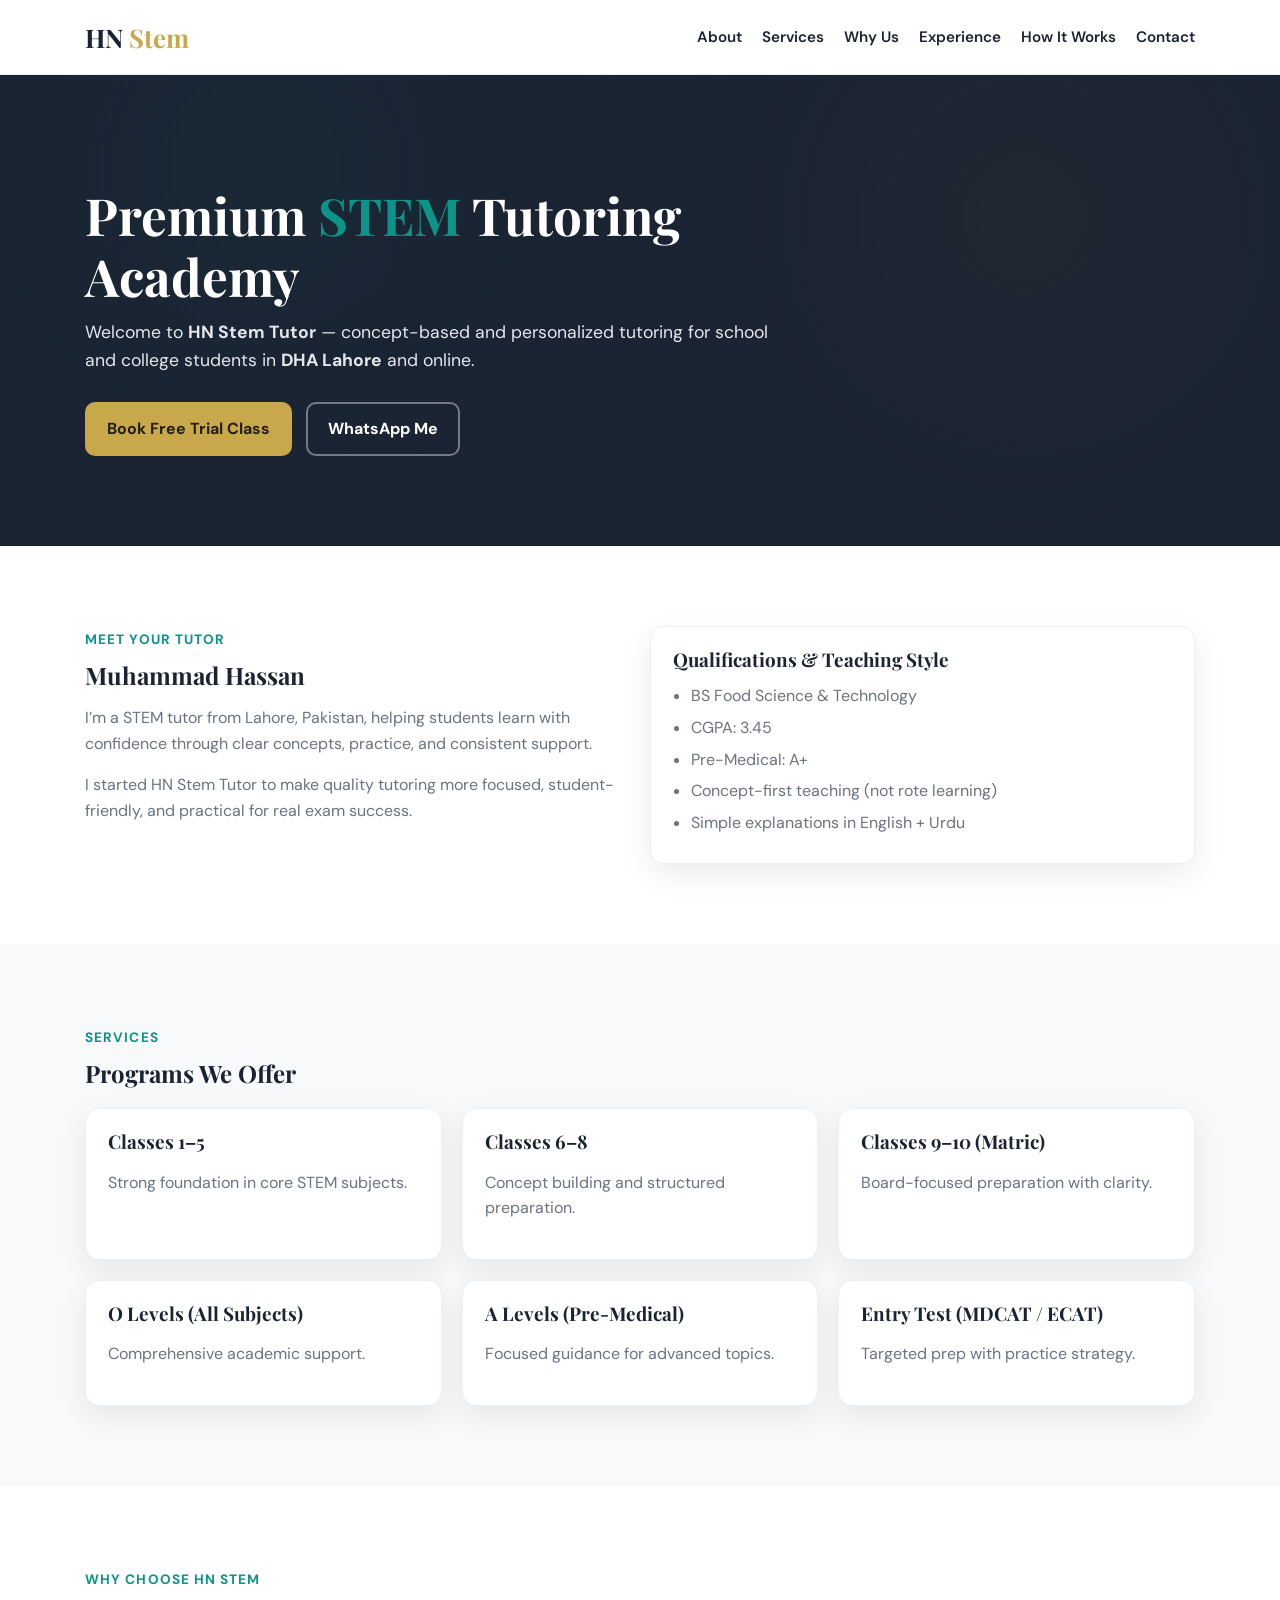
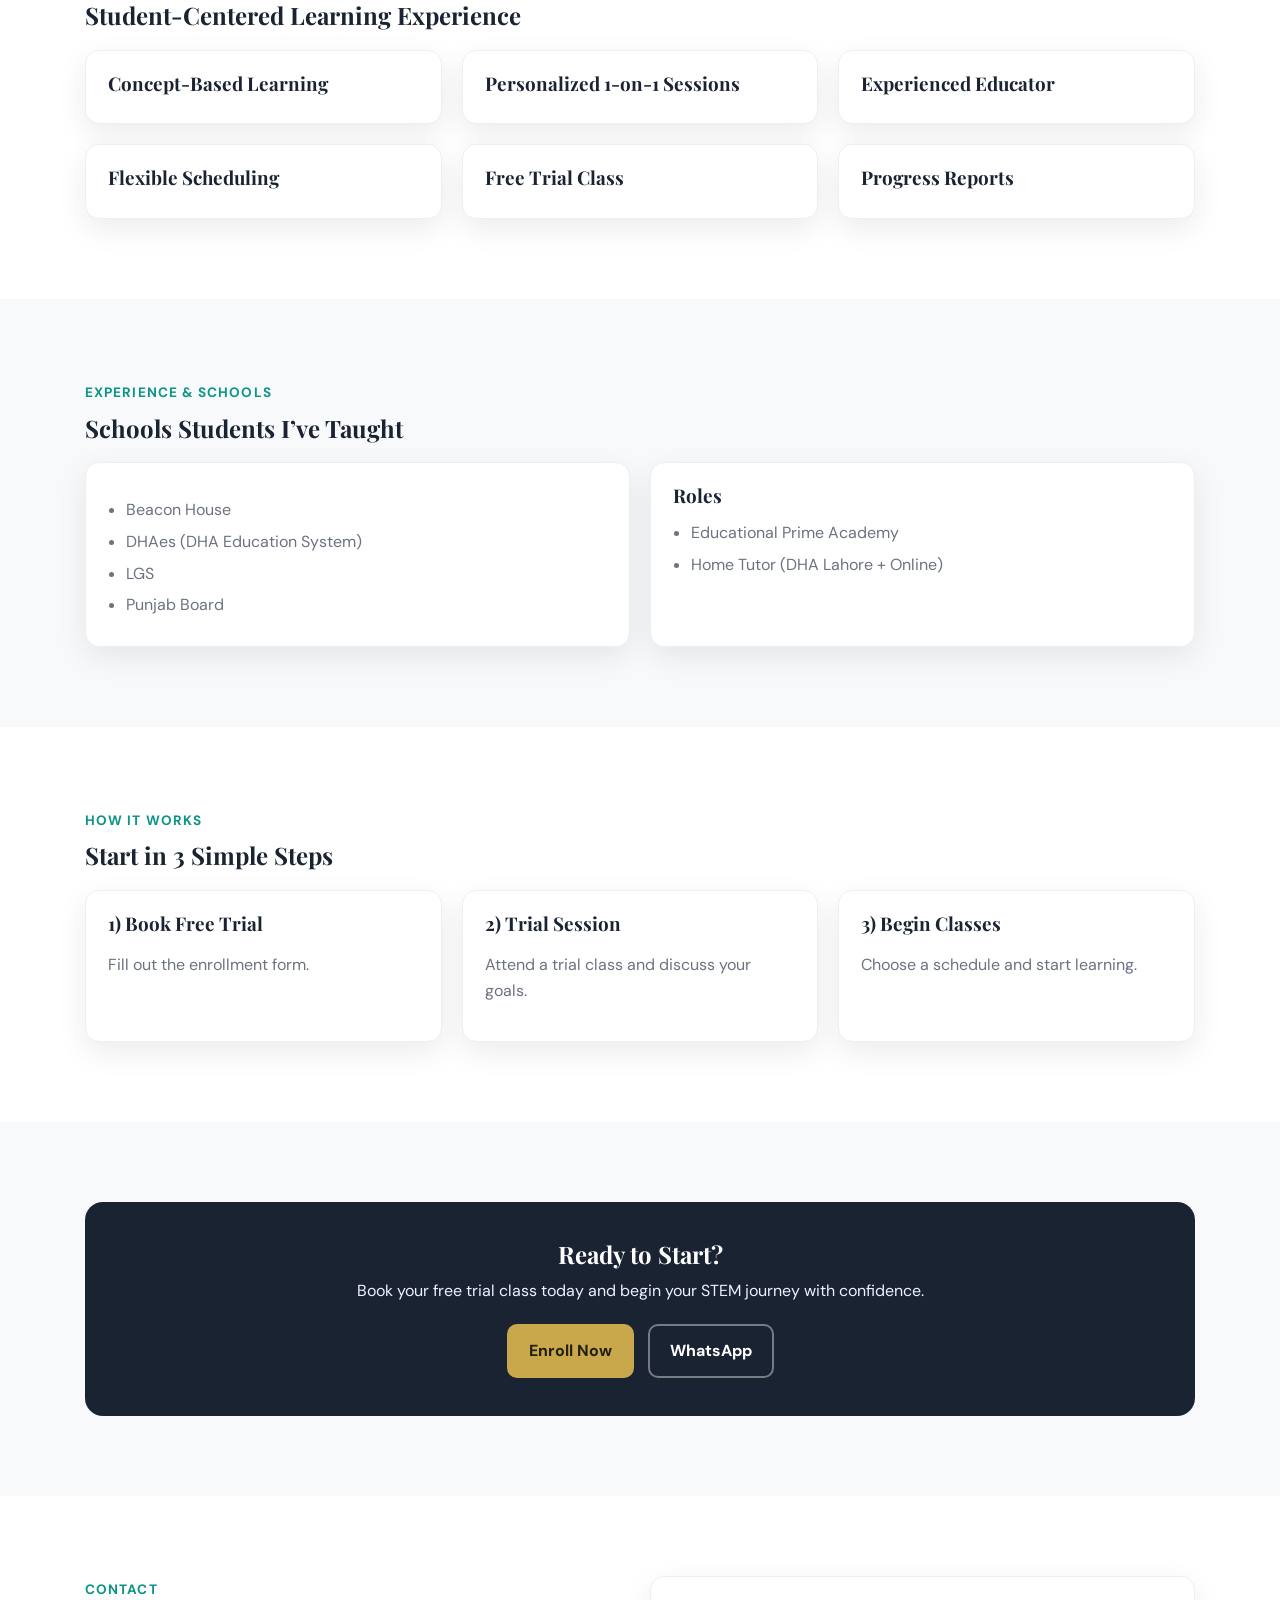
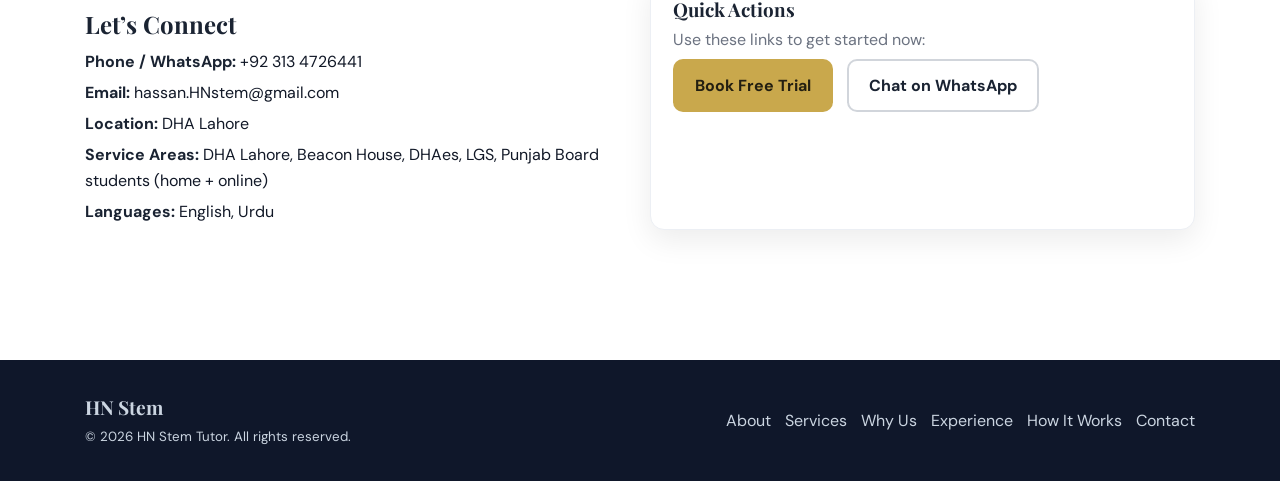
==== commit 039b669d: "Update print statement from 'Hello' to 'Goodbye'" ====
--- a/index.html
+++ b/index.html
@@ -1,173 +1,377 @@
 <!doctype html>
 <html lang="en">
-
-  <head>
-    <meta charset="UTF-8" />
-    <meta
-      name="viewport"
-      content="width=device-width, initial-scale=1.0, maximum-scale=1" />
-
-    <!-- Primary SEO Meta Tags -->
-    <title>HN Stem - Premium STEM Tutoring Academy | DHA Lahore</title>
-    <meta name="description" content="HN Stem offers personalized 1-on-1 STEM tutoring for students from Classes 1 to A Levels. Concept-based learning by Muhammad Hassan. Serving DHA Lahore, Beacon House, DHAes, LGS & Punjab Board students. Book your free trial class today." />
-    <meta name="keywords" content="HN Stem, HN Stem Tutor, STEM tutoring Lahore, private tutor DHA Lahore, science tutor Beacon House, online tutoring Pakistan, concept-based learning, O Level tutor, A Level tutor, physics chemistry biology tutor, home tutor Lahore, Muhammad Hassan tutor" />
-    <meta name="author" content="Muhammad Hassan - HN Stem" />
-    <meta name="robots" content="index, follow, max-snippet:-1, max-image-preview:large" />
-    <link rel="canonical" href="https://hnstemtut-cxpqrxed.manus.space/" />
-
-    <!-- Open Graph (Facebook, LinkedIn, WhatsApp previews) -->
-    <meta property="og:type" content="website" />
-    <meta property="og:title" content="HN Stem - Premium STEM Tutoring Academy" />
-    <meta property="og:description" content="Personalized 1-on-1 STEM tutoring from a young expert. Concept-based learning. Real results. Serving DHA Lahore and surrounding areas." />
-    <meta property="og:url" content="https://hnstemtut-cxpqrxed.manus.space/" />
-    <meta property="og:site_name" content="HN Stem" />
-    <meta property="og:locale" content="en_US" />
-
-    <!-- Twitter Card -->
-    <meta name="twitter:card" content="summary_large_image" />
-    <meta name="twitter:title" content="HN Stem - Premium STEM Tutoring Academy" />
-    <meta name="twitter:description" content="Personalized 1-on-1 STEM tutoring from a young expert. Concept-based learning. Real results." />
-
-    <!-- JSON-LD Structured Data for Google -->
-    <script type="application/ld+json">
-    {
-      "@context": "https://schema.org",
-      "@type": "EducationalOrganization",
-      "name": "HN Stem",
-      "description": "Premium STEM tutoring academy offering personalized 1-on-1 concept-based learning for students from Classes 1 to A Levels.",
-      "url": "https://hnstemtut-cxpqrxed.manus.space/",
-      "founder": {
-        "@type": "Person",
-        "name": "Muhammad Hassan",
-        "jobTitle": "Founder & Lead Tutor"
-      },
-      "areaServed": {
-        "@type": "City",
-        "name": "Lahore",
-        "containedInPlace": {
-          "@type": "Country",
-          "name": "Pakistan"
-        }
-      },
-      "telephone": "+923134726441",
-      "email": "hassan.HNstem@gmail.com",
-      "sameAs": [
-        "https://wa.me/923134726441"
-      ],
-      "offers": {
-        "@type": "AggregateOffer",
-        "offeredBy": {
-          "@type": "Organization",
-          "name": "HN Stem"
-        },
-        "itemOffered": {
-          "@type": "Service",
-          "name": "STEM Tutoring",
-          "description": "Personalized 1-on-1 tutoring for Classes 1-10, O Levels, A Levels, and Pre-Medical"
-        }
-      }
-    }
-    </script>
-
-    <!-- JSON-LD Local Business -->
-    <script type="application/ld+json">
-    {
-      "@context": "https://schema.org",
-      "@type": "LocalBusiness",
-      "name": "HN Stem Tutor",
-      "description": "Premium STEM tutoring services in DHA Lahore. Concept-based teaching for Beacon House, DHAes, LGS, and Punjab Board students.",
-      "url": "https://hnstemtut-cxpqrxed.manus.space/",
-      "telephone": "+923134726441",
-      "email": "hassan.HNstem@gmail.com",
-      "address": {
-        "@type": "PostalAddress",
-        "addressLocality": "DHA Lahore",
-        "addressCountry": "PK"
-      },
-      "areaServed": [
-        "DHA Lahore",
-        "Lake City Meadows",
-        "State Life Housing",
-        "Punjab Society"
-      ]
-    }
-    </script>
-
-    <!-- Fonts -->
-    <link rel="preconnect" href="https://fonts.googleapis.com" />
-    <link rel="preconnect" href="https://fonts.gstatic.com" crossorigin />
-    <link href="https://fonts.googleapis.com/css2?family=Playfair+Display:ital,wght@0,400;0,500;0,600;0,700;0,800;1,400;1,500&family=DM+Sans:ital,wght@0,300;0,400;0,500;0,600;0,700;1,400;1,500&display=swap" rel="stylesheet" />
-    <base href="/hn-stem-tutor/" />
-    <script type="module" crossorigin src="/hn-stem-tutor/assets/index-yhyb_yqI.js"></script>
-    <link rel="stylesheet" crossorigin href="/hn-stem-tutor/assets/index-CfMDZrnj.css">
-  </head>
-
-  <body>
-    <script id="manus-runtime">window.__MANUS_HOST_DEV__ = false;
-(function(){"use strict";var Mr={exports:{}},Kn={};/**
- * @license React
- * react-jsx-runtime.production.js
- *
- * Copyright (c) Meta Platforms, Inc. and affiliates.
- *
- * This source code is licensed under the MIT license found in the
- * LICENSE file in the root directory of this source tree.
- */var $c;function um(){if($c)return Kn;$c=1;var r=Symbol.for("react.transitional.element"),i=Symbol.for("react.fragment");function c(s,d,m){var x=null;if(m!==void 0&&(x=""+m),d.key!==void 0&&(x=""+d.key),"key"in d){m={};for(var R in d)R!=="key"&&(m[R]=d[R])}else m=d;return d=m.ref,{$$typeof:r,type:s,key:x,ref:d!==void 0?d:null,props:m}}return Kn.Fragment=i,Kn.jsx=c,Kn.jsxs=c,Kn}var Fc;function dm(){return Fc||(Fc=1,Mr.exports=um()),Mr.exports}var h=dm(),Ar={exports:{}},Pn={},Rr={exports:{}},Nr={};/**
- * @license React
- * scheduler.production.js
- *
- * Copyright (c) Meta Platforms, Inc. and affiliates.
- *
- * This source code is licensed under the MIT license found in the
- * LICENSE file in the root directory of this source tree.
- */var Ic;function fm(){return Ic||(Ic=1,function(r){function i(A,q){var B=A.length;A.push(q);t:for(;0<B;){var bt=B-1>>>1,p=A[bt];if(0<d(p,q))A[bt]=q,A[B]=p,B=bt;else break t}}function c(A){return A.length===0?null:A[0]}function s(A){if(A.length===0)return null;var q=A[0],B=A.pop();if(B!==q){A[0]=B;t:for(var bt=0,p=A.length,O=p>>>1;bt<O;){var X=2*(bt+1)-1,G=A[X],Z=X+1,st=A[Z];if(0>d(G,B))Z<p&&0>d(st,G)?(A[bt]=st,A[Z]=B,bt=Z):(A[bt]=G,A[X]=B,bt=X);else if(Z<p&&0>d(st,B))A[bt]=st,A[Z]=B,bt=Z;else break t}}return q}function d(A,q){var B=A.sortIndex-q.sortIndex;return B!==0?B:A.id-q.id}if(r.unstable_now=void 0,typeof performance=="object"&&typeof performance.now=="function"){var m=performance;r.unstable_now=function(){return m.now()}}else{var x=Date,R=x.now();r.unstable_now=function(){return x.now()-R}}var C=[],v=[],D=1,j=null,J=3,at=!1,$=!1,nt=!1,ct=!1,ht=typeof setTimeout=="function"?setTimeout:null,St=typeof clearTimeout=="function"?clearTimeout:null,_=typeof setImmediate<"u"?setImmediate:null;function Y(A){for(var q=c(v);q!==null;){if(q.callback===null)s(v);else if(q.startTime<=A)s(v),q.sortIndex=q.expirationTime,i(C,q);else break;q=c(v)}}function H(A){if(nt=!1,Y(A),!$)if(c(C)!==null)$=!0,it||(it=!0,Bt());else{var q=c(v);q!==null&&Mt(H,q.startTime-A)}}var it=!1,rt=-1,V=5,xt=-1;function Be(){return ct?!0:!(r.unstable_now()-xt<V)}function te(){if(ct=!1,it){var A=r.unstable_now();xt=A;var q=!0;try{t:{$=!1,nt&&(nt=!1,St(rt),rt=-1),at=!0;var B=J;try{e:{for(Y(A),j=c(C);j!==null&&!(j.expirationTime>A&&Be());){var bt=j.callback;if(typeof bt=="function"){j.callback=null,J=j.priorityLevel;var p=bt(j.expirationTime<=A);if(A=r.unstable_now(),typeof p=="function"){j.callback=p,Y(A),q=!0;break e}j===c(C)&&s(C),Y(A)}else s(C);j=c(C)}if(j!==null)q=!0;else{var O=c(v);O!==null&&Mt(H,O.startTime-A),q=!1}}break t}finally{j=null,J=B,at=!1}q=void 0}}finally{q?Bt():it=!1}}}var Bt;if(typeof _=="function")Bt=function(){_(te)};else if(typeof MessageChannel<"u"){var me=new MessageChannel,Se=me.port2;me.port1.onmessage=te,Bt=function(){Se.postMessage(null)}}else Bt=function(){ht(te,0)};function Mt(A,q){rt=ht(function(){A(r.unstable_now())},q)}r.unstable_IdlePriority=5,r.unstable_ImmediatePriority=1,r.unstable_LowPriority=4,r.unstable_NormalPriority=3,r.unstable_Profiling=null,r.unstable_UserBlockingPriority=2,r.unstable_cancelCallback=function(A){A.callback=null},r.unstable_forceFrameRate=function(A){0>A||125<A?console.error("forceFrameRate takes a positive int between 0 and 125, forcing frame rates higher than 125 fps is not supported"):V=0<A?Math.floor(1e3/A):5},r.unstable_getCurrentPriorityLevel=function(){return J},r.unstable_next=function(A){switch(J){case 1:case 2:case 3:var q=3;break;default:q=J}var B=J;J=q;try{return A()}finally{J=B}},r.unstable_requestPaint=function(){ct=!0},r.unstable_runWithPriority=function(A,q){switch(A){case 1:case 2:case 3:case 4:case 5:break;default:A=3}var B=J;J=A;try{return q()}finally{J=B}},r.unstable_scheduleCallback=function(A,q,B){var bt=r.unstable_now();switch(typeof B=="object"&&B!==null?(B=B.delay,B=typeof B=="number"&&0<B?bt+B:bt):B=bt,A){case 1:var p=-1;break;case 2:p=250;break;case 5:p=1073741823;break;case 4:p=1e4;break;default:p=5e3}return p=B+p,A={id:D++,callback:q,priorityLevel:A,startTime:B,expirationTime:p,sortIndex:-1},B>bt?(A.sortIndex=B,i(v,A),c(C)===null&&A===c(v)&&(nt?(St(rt),rt=-1):nt=!0,Mt(H,B-bt))):(A.sortIndex=p,i(C,A),$||at||($=!0,it||(it=!0,Bt()))),A},r.unstable_shouldYield=Be,r.unstable_wrapCallback=function(A){var q=J;return function(){var B=J;J=q;try{return A.apply(this,arguments)}finally{J=B}}}}(Nr)),Nr}var tu;function hm(){return tu||(tu=1,Rr.exports=fm()),Rr.exports}var zr={exports:{}},ut={};/**
- * @license React
- * react.production.js
- *
- * Copyright (c) Meta Platforms, Inc. and affiliates.
- *
- * This source code is licensed under the MIT license found in the
- * LICENSE file in the root directory of this source tree.
- */var eu;function mm(){if(eu)return ut;eu=1;var r=Symbol.for("react.transitional.element"),i=Symbol.for("react.portal"),c=Symbol.for("react.fragment"),s=Symbol.for("react.strict_mode"),d=Symbol.for("react.profiler"),m=Symbol.for("react.consumer"),x=Symbol.for("react.context"),R=Symbol.for("react.forward_ref"),C=Symbol.for("react.suspense"),v=Symbol.for("react.memo"),D=Symbol.for("react.lazy"),j=Symbol.iterator;function J(p){return p===null||typeof p!="object"?null:(p=j&&p[j]||p["@@iterator"],typeof p=="function"?p:null)}var at={isMounted:function(){return!1},enqueueForceUpdate:function(){},enqueueReplaceState:function(){},enqueueSetState:function(){}},$=Object.assign,nt={};function ct(p,O,X){this.props=p,this.context=O,this.refs=nt,this.updater=X||at}ct.prototype.isReactComponent={},ct.prototype.setState=function(p,O){if(typeof p!="object"&&typeof p!="function"&&p!=null)throw Error("takes an object of state variables to update or a function which returns an object of state variables.");this.updater.enqueueSetState(this,p,O,"setState")},ct.prototype.forceUpdate=function(p){this.updater.enqueueForceUpdate(this,p,"forceUpdate")};function ht(){}ht.prototype=ct.prototype;function St(p,O,X){this.props=p,this.context=O,this.refs=nt,this.updater=X||at}var _=St.prototype=new ht;_.constructor=St,$(_,ct.prototype),_.isPureReactComponent=!0;var Y=Array.isArray,H={H:null,A:null,T:null,S:null,V:null},it=Object.prototype.hasOwnProperty;function rt(p,O,X,G,Z,st){return X=st.ref,{$$typeof:r,type:p,key:O,ref:X!==void 0?X:null,props:st}}function V(p,O){return rt(p.type,O,void 0,void 0,void 0,p.props)}function xt(p){return typeof p=="object"&&p!==null&&p.$$typeof===r}function Be(p){var O={"=":"=0",":":"=2"};return"$"+p.replace(/[=:]/g,function(X){return O[X]})}var te=/\/+/g;function Bt(p,O){return typeof p=="object"&&p!==null&&p.key!=null?Be(""+p.key):O.toString(36)}function me(){}function Se(p){switch(p.status){case"fulfilled":return p.value;case"rejected":throw p.reason;default:switch(typeof p.status=="string"?p.then(me,me):(p.status="pending",p.then(function(O){p.status==="pending"&&(p.status="fulfilled",p.value=O)},function(O){p.status==="pending"&&(p.status="rejected",p.reason=O)})),p.status){case"fulfilled":return p.value;case"rejected":throw p.reason}}throw p}function Mt(p,O,X,G,Z){var st=typeof p;(st==="undefined"||st==="boolean")&&(p=null);var I=!1;if(p===null)I=!0;else switch(st){case"bigint":case"string":case"number":I=!0;break;case"object":switch(p.$$typeof){case r:case i:I=!0;break;case D:return I=p._init,Mt(I(p._payload),O,X,G,Z)}}if(I)return Z=Z(p),I=G===""?"."+Bt(p,0):G,Y(Z)?(X="",I!=null&&(X=I.replace(te,"$&/")+"/"),Mt(Z,O,X,"",function(Jt){return Jt})):Z!=null&&(xt(Z)&&(Z=V(Z,X+(Z.key==null||p&&p.key===Z.key?"":(""+Z.key).replace(te,"$&/")+"/")+I)),O.push(Z)),1;I=0;var gt=G===""?".":G+":";if(Y(p))for(var Tt=0;Tt<p.length;Tt++)G=p[Tt],st=gt+Bt(G,Tt),I+=Mt(G,O,X,st,Z);else if(Tt=J(p),typeof Tt=="function")for(p=Tt.call(p),Tt=0;!(G=p.next()).done;)G=G.value,st=gt+Bt(G,Tt++),I+=Mt(G,O,X,st,Z);else if(st==="object"){if(typeof p.then=="function")return Mt(Se(p),O,X,G,Z);throw O=String(p),Error("Objects are not valid as a React child (found: "+(O==="[object Object]"?"object with keys {"+Object.keys(p).join(", ")+"}":O)+"). If you meant to render a collection of children, use an array instead.")}return I}function A(p,O,X){if(p==null)return p;var G=[],Z=0;return Mt(p,G,"","",function(st){return O.call(X,st,Z++)}),G}function q(p){if(p._status===-1){var O=p._result;O=O(),O.then(function(X){(p._status===0||p._status===-1)&&(p._status=1,p._result=X)},function(X){(p._status===0||p._status===-1)&&(p._status=2,p._result=X)}),p._status===-1&&(p._status=0,p._result=O)}if(p._status===1)return p._result.default;throw p._result}var B=typeof reportError=="function"?reportError:function(p){if(typeof window=="object"&&typeof window.ErrorEvent=="function"){var O=new window.ErrorEvent("error",{bubbles:!0,cancelable:!0,message:typeof p=="object"&&p!==null&&typeof p.message=="string"?String(p.message):String(p),error:p});if(!window.dispatchEvent(O))return}else if(typeof process=="object"&&typeof process.emit=="function"){process.emit("uncaughtException",p);return}console.error(p)};function bt(){}return ut.Children={map:A,forEach:function(p,O,X){A(p,function(){O.apply(this,arguments)},X)},count:function(p){var O=0;return A(p,function(){O++}),O},toArray:function(p){return A(p,function(O){return O})||[]},only:function(p){if(!xt(p))throw Error("React.Children.only expected to receive a single React element child.");return p}},ut.Component=ct,ut.Fragment=c,ut.Profiler=d,ut.PureComponent=St,ut.StrictMode=s,ut.Suspense=C,ut.__CLIENT_INTERNALS_DO_NOT_USE_OR_WARN_USERS_THEY_CANNOT_UPGRADE=H,ut.__COMPILER_RUNTIME={__proto__:null,c:function(p){return H.H.useMemoCache(p)}},ut.cache=function(p){return function(){return p.apply(null,arguments)}},ut.cloneElement=function(p,O,X){if(p==null)throw Error("The argument must be a React element, but you passed "+p+".");var G=$({},p.props),Z=p.key,st=void 0;if(O!=null)for(I in O.ref!==void 0&&(st=void 0),O.key!==void 0&&(Z=""+O.key),O)!it.call(O,I)||I==="key"||I==="__self"||I==="__source"||I==="ref"&&O.ref===void 0||(G[I]=O[I]);var I=arguments.length-2;if(I===1)G.children=X;else if(1<I){for(var gt=Array(I),Tt=0;Tt<I;Tt++)gt[Tt]=arguments[Tt+2];G.children=gt}return rt(p.type,Z,void 0,void 0,st,G)},ut.createContext=function(p){return p={$$typeof:x,_currentValue:p,_currentValue2:p,_threadCount:0,Provider:null,Consumer:null},p.Provider=p,p.Consumer={$$typeof:m,_context:p},p},ut.createElement=function(p,O,X){var G,Z={},st=null;if(O!=null)for(G in O.key!==void 0&&(st=""+O.key),O)it.call(O,G)&&G!=="key"&&G!=="__self"&&G!=="__source"&&(Z[G]=O[G]);var I=arguments.length-2;if(I===1)Z.children=X;else if(1<I){for(var gt=Array(I),Tt=0;Tt<I;Tt++)gt[Tt]=arguments[Tt+2];Z.children=gt}if(p&&p.defaultProps)for(G in I=p.defaultProps,I)Z[G]===void 0&&(Z[G]=I[G]);return rt(p,st,void 0,void 0,null,Z)},ut.createRef=function(){return{current:null}},ut.forwardRef=function(p){return{$$typeof:R,render:p}},ut.isValidElement=xt,ut.lazy=function(p){return{$$typeof:D,_payload:{_status:-1,_result:p},_init:q}},ut.memo=function(p,O){return{$$typeof:v,type:p,compare:O===void 0?null:O}},ut.startTransition=function(p){var O=H.T,X={};H.T=X;try{var G=p(),Z=H.S;Z!==null&&Z(X,G),typeof G=="object"&&G!==null&&typeof G.then=="function"&&G.then(bt,B)}catch(st){B(st)}finally{H.T=O}},ut.unstable_useCacheRefresh=function(){return H.H.useCacheRefresh()},ut.use=function(p){return H.H.use(p)},ut.useActionState=function(p,O,X){return H.H.useActionState(p,O,X)},ut.useCallback=function(p,O){return H.H.useCallback(p,O)},ut.useContext=function(p){return H.H.useContext(p)},ut.useDebugValue=function(){},ut.useDeferredValue=function(p,O){return H.H.useDeferredValue(p,O)},ut.useEffect=function(p,O,X){var G=H.H;if(typeof X=="function")throw Error("useEffect CRUD overload is not enabled in this build of React.");return G.useEffect(p,O)},ut.useId=function(){return H.H.useId()},ut.useImperativeHandle=function(p,O,X){return H.H.useImperativeHandle(p,O,X)},ut.useInsertionEffect=function(p,O){return H.H.useInsertionEffect(p,O)},ut.useLayoutEffect=function(p,O){return H.H.useLayoutEffect(p,O)},ut.useMemo=function(p,O){return H.H.useMemo(p,O)},ut.useOptimistic=function(p,O){return H.H.useOptimistic(p,O)},ut.useReducer=function(p,O,X){return H.H.useReducer(p,O,X)},ut.useRef=function(p){return H.H.useRef(p)},ut.useState=function(p){return H.H.useState(p)},ut.useSyncExternalStore=function(p,O,X){return H.H.useSyncExternalStore(p,O,X)},ut.useTransition=function(){return H.H.useTransition()},ut.version="19.1.1",ut}var lu;function _r(){return lu||(lu=1,zr.exports=mm()),zr.exports}var kr={exports:{}},he={};/**
- * @license React
- * react-dom.production.js
- *
- * Copyright (c) Meta Platforms, Inc. and affiliates.
- *
- * This source code is licensed under the MIT license found in the
- * LICENSE file in the root directory of this source tree.
- */var au;function gm(){if(au)return he;au=1;var r=_r();function i(C){var v="https://react.dev/errors/"+C;if(1<arguments.length){v+="?args[]="+encodeURIComponent(arguments[1]);for(var D=2;D<arguments.length;D++)v+="&args[]="+encodeURIComponent(arguments[D])}return"Minified React error #"+C+"; visit "+v+" for the full message or use the non-minified dev environment for full errors and additional helpful warnings."}function c(){}var s={d:{f:c,r:function(){throw Error(i(522))},D:c,C:c,L:c,m:c,X:c,S:c,M:c},p:0,findDOMNode:null},d=Symbol.for("react.portal");function m(C,v,D){var j=3<arguments.length&&arguments[3]!==void 0?arguments[3]:null;return{$$typeof:d,key:j==null?null:""+j,children:C,containerInfo:v,implementation:D}}var x=r.__CLIENT_INTERNALS_DO_NOT_USE_OR_WARN_USERS_THEY_CANNOT_UPGRADE;function R(C,v){if(C==="font")return"";if(typeof v=="string")return v==="use-credentials"?v:""}return he.__DOM_INTERNALS_DO_NOT_USE_OR_WARN_USERS_THEY_CANNOT_UPGRADE=s,he.createPortal=function(C,v){var D=2<arguments.length&&arguments[2]!==void 0?arguments[2]:null;if(!v||v.nodeType!==1&&v.nodeType!==9&&v.nodeType!==11)throw Error(i(299));return m(C,v,null,D)},he.flushSync=function(C){var v=x.T,D=s.p;try{if(x.T=null,s.p=2,C)return C()}finally{x.T=v,s.p=D,s.d.f()}},he.preconnect=function(C,v){typeof C=="string"&&(v?(v=v.crossOrigin,v=typeof v=="string"?v==="use-credentials"?v:"":void 0):v=null,s.d.C(C,v))},he.prefetchDNS=function(C){typeof C=="string"&&s.d.D(C)},he.preinit=function(C,v){if(typeof C=="string"&&v&&typeof v.as=="string"){var D=v.as,j=R(D,v.crossOrigin),J=typeof v.integrity=="string"?v.integrity:void 0,at=typeof v.fetchPriority=="string"?v.fetchPriority:void 0;D==="style"?s.d.S(C,typeof v.precedence=="string"?v.precedence:void 0,{crossOrigin:j,integrity:J,fetchPriority:at}):D==="script"&&s.d.X(C,{crossOrigin:j,integrity:J,fetchPriority:at,nonce:typeof v.nonce=="string"?v.nonce:void 0})}},he.preinitModule=function(C,v){if(typeof C=="string")if(typeof v=="object"&&v!==null){if(v.as==null||v.as==="script"){var D=R(v.as,v.crossOrigin);s.d.M(C,{crossOrigin:D,integrity:typeof v.integrity=="string"?v.integrity:void 0,nonce:typeof v.nonce=="string"?v.nonce:void 0})}}else v==null&&s.d.M(C)},he.preload=function(C,v){if(typeof C=="string"&&typeof v=="object"&&v!==null&&typeof v.as=="string"){var D=v.as,j=R(D,v.crossOrigin);s.d.L(C,D,{crossOrigin:j,integrity:typeof v.integrity=="string"?v.integrity:void 0,nonce:typeof v.nonce=="string"?v.nonce:void 0,type:typeof v.type=="string"?v.type:void 0,fetchPriority:typeof v.fetchPriority=="string"?v.fetchPriority:void 0,referrerPolicy:typeof v.referrerPolicy=="string"?v.referrerPolicy:void 0,imageSrcSet:typeof v.imageSrcSet=="string"?v.imageSrcSet:void 0,imageSizes:typeof v.imageSizes=="string"?v.imageSizes:void 0,media:typeof v.media=="string"?v.media:void 0})}},he.preloadModule=function(C,v){if(typeof C=="string")if(v){var D=R(v.as,v.crossOrigin);s.d.m(C,{as:typeof v.as=="string"&&v.as!=="script"?v.as:void 0,crossOrigin:D,integrity:typeof v.integrity=="string"?v.integrity:void 0})}else s.d.m(C)},he.requestFormReset=function(C){s.d.r(C)},he.unstable_batchedUpdates=function(C,v){return C(v)},he.useFormState=function(C,v,D){return x.H.useFormState(C,v,D)},he.useFormStatus=function(){return x.H.useHostTransitionStatus()},he.version="19.1.1",he}var nu;function pm(){if(nu)return kr.exports;nu=1;function r(){if(!(typeof __REACT_DEVTOOLS_GLOBAL_HOOK__>"u"||typeof __REACT_DEVTOOLS_GLOBAL_HOOK__.checkDCE!="function"))try{__REACT_DEVTOOLS_GLOBAL_HOOK__.checkDCE(r)}catch(i){console.error(i)}}return r(),kr.exports=gm(),kr.exports}/**
- * @license React
- * react-dom-client.production.js
- *
- * Copyright (c) Meta Platforms, Inc. and affiliates.
- *
- * This source code is licensed under the MIT license found in the
- * LICENSE file in the root directory of this source tree.
- */var ou;function ym(){if(ou)return Pn;ou=1;var r=hm(),i=_r(),c=pm();function s(t){var e="https://react.dev/errors/"+t;if(1<arguments.length){e+="?args[]="+encodeURIComponent(arguments[1]);for(var l=2;l<arguments.length;l++)e+="&args[]="+encodeURIComponent(arguments[l])}return"Minified React error #"+t+"; visit "+e+" for the full message or use the non-minified dev environment for full errors and additional helpful warnings."}function d(t){return!(!t||t.nodeType!==1&&t.nodeType!==9&&t.nodeType!==11)}function m(t){var e=t,l=t;if(t.alternate)for(;e.return;)e=e.return;else{t=e;do e=t,(e.flags&4098)!==0&&(l=e.return),t=e.return;while(t)}return e.tag===3?l:null}function x(t){if(t.tag===13){var e=t.memoizedState;if(e===null&&(t=t.alternate,t!==null&&(e=t.memoizedState)),e!==null)return e.dehydrated}return null}function R(t){if(m(t)!==t)throw Error(s(188))}function C(t){var e=t.alternate;if(!e){if(e=m(t),e===null)throw Error(s(188));return e!==t?null:t}for(var l=t,a=e;;){var n=l.return;if(n===null)break;var o=n.alternate;if(o===null){if(a=n.return,a!==null){l=a;continue}break}if(n.child===o.child){for(o=n.child;o;){if(o===l)return R(n),t;if(o===a)return R(n),e;o=o.sibling}throw Error(s(188))}if(l.return!==a.return)l=n,a=o;else{for(var u=!1,f=n.child;f;){if(f===l){u=!0,l=n,a=o;break}if(f===a){u=!0,a=n,l=o;break}f=f.sibling}if(!u){for(f=o.child;f;){if(f===l){u=!0,l=o,a=n;break}if(f===a){u=!0,a=o,l=n;break}f=f.sibling}if(!u)throw Error(s(189))}}if(l.alternate!==a)throw Error(s(190))}if(l.tag!==3)throw Error(s(188));return l.stateNode.current===l?t:e}function v(t){var e=t.tag;if(e===5||e===26||e===27||e===6)return t;for(t=t.child;t!==null;){if(e=v(t),e!==null)return e;t=t.sibling}return null}var D=Object.assign,j=Symbol.for("react.element"),J=Symbol.for("react.transitional.element"),at=Symbol.for("react.portal"),$=Symbol.for("react.fragment"),nt=Symbol.for("react.strict_mode"),ct=Symbol.for("react.profiler"),ht=Symbol.for("react.provider"),St=Symbol.for("react.consumer"),_=Symbol.for("react.context"),Y=Symbol.for("react.forward_ref"),H=Symbol.for("react.suspense"),it=Symbol.for("react.suspense_list"),rt=Symbol.for("react.memo"),V=Symbol.for("react.lazy"),xt=Symbol.for("react.activity"),Be=Symbol.for("react.memo_cache_sentinel"),te=Symbol.iterator;function Bt(t){return t===null||typeof t!="object"?null:(t=te&&t[te]||t["@@iterator"],typeof t=="function"?t:null)}var me=Symbol.for("react.client.reference");function Se(t){if(t==null)return null;if(typeof t=="function")return t.$$typeof===me?null:t.displayName||t.name||null;if(typeof t=="string")return t;switch(t){case $:return"Fragment";case ct:return"Profiler";case nt:return"StrictMode";case H:return"Suspense";case it:return"SuspenseList";case xt:return"Activity"}if(typeof t=="object")switch(t.$$typeof){case at:return"Portal";case _:return(t.displayName||"Context")+".Provider";case St:return(t._context.displayName||"Context")+".Consumer";case Y:var e=t.render;return t=t.displayName,t||(t=e.displayName||e.name||"",t=t!==""?"ForwardRef("+t+")":"ForwardRef"),t;case rt:return e=t.displayName||null,e!==null?e:Se(t.type)||"Memo";case V:e=t._payload,t=t._init;try{return Se(t(e))}catch{}}return null}var Mt=Array.isArray,A=i.__CLIENT_INTERNALS_DO_NOT_USE_OR_WARN_USERS_THEY_CANNOT_UPGRADE,q=c.__DOM_INTERNALS_DO_NOT_USE_OR_WARN_USERS_THEY_CANNOT_UPGRADE,B={pending:!1,data:null,method:null,action:null},bt=[],p=-1;function O(t){return{current:t}}function X(t){0>p||(t.current=bt[p],bt[p]=null,p--)}function G(t,e){p++,bt[p]=t.current,t.current=e}var Z=O(null),st=O(null),I=O(null),gt=O(null);function Tt(t,e){switch(G(I,e),G(st,t),G(Z,null),e.nodeType){case 9:case 11:t=(t=e.documentElement)&&(t=t.namespaceURI)?Hh(t):0;break;default:if(t=e.tagName,e=e.namespaceURI)e=Hh(e),t=Uh(e,t);else switch(t){case"svg":t=1;break;case"math":t=2;break;default:t=0}}X(Z),G(Z,t)}function Jt(){X(Z),X(st),X(I)}function Ke(t){t.memoizedState!==null&&G(gt,t);var e=Z.current,l=Uh(e,t.type);e!==l&&(G(st,t),G(Z,l))}function Ce(t){st.current===t&&(X(Z),X(st)),gt.current===t&&(X(gt),Wo._currentValue=B)}var Pe=Object.prototype.hasOwnProperty,yl=r.unstable_scheduleCallback,sn=r.unstable_cancelCallback,Ca=r.unstable_shouldYield,ri=r.unstable_requestPaint,ge=r.unstable_now,si=r.unstable_getCurrentPriorityLevel,Ul=r.unstable_ImmediatePriority,Fn=r.unstable_UserBlockingPriority,nl=r.unstable_NormalPriority,ci=r.unstable_LowPriority,Gl=r.unstable_IdlePriority,ui=r.log,Ea=r.unstable_setDisableYieldValue,ql=null,Wt=null;function Je(t){if(typeof ui=="function"&&Ea(t),Wt&&typeof Wt.setStrictMode=="function")try{Wt.setStrictMode(ql,t)}catch{}}var $t=Math.clz32?Math.clz32:fi,di=Math.log,Ta=Math.LN2;function fi(t){return t>>>=0,t===0?32:31-(di(t)/Ta|0)|0}var L=256,cn=4194304;function vl(t){var e=t&42;if(e!==0)return e;switch(t&-t){case 1:return 1;case 2:return 2;case 4:return 4;case 8:return 8;case 16:return 16;case 32:return 32;case 64:return 64;case 128:return 128;case 256:case 512:case 1024:case 2048:case 4096:case 8192:case 16384:case 32768:case 65536:case 131072:case 262144:case 524288:case 1048576:case 2097152:return t&4194048;case 4194304:case 8388608:case 16777216:case 33554432:return t&62914560;case 67108864:return 67108864;case 134217728:return 134217728;case 268435456:return 268435456;case 536870912:return 536870912;case 1073741824:return 0;default:return t}}function un(t,e,l){var a=t.pendingLanes;if(a===0)return 0;var n=0,o=t.suspendedLanes,u=t.pingedLanes;t=t.warmLanes;var f=a&134217727;return f!==0?(a=f&~o,a!==0?n=vl(a):(u&=f,u!==0?n=vl(u):l||(l=f&~t,l!==0&&(n=vl(l))))):(f=a&~o,f!==0?n=vl(f):u!==0?n=vl(u):l||(l=a&~t,l!==0&&(n=vl(l)))),n===0?0:e!==0&&e!==n&&(e&o)===0&&(o=n&-n,l=e&-e,o>=l||o===32&&(l&4194048)!==0)?e:n}function Dt(t,e){return(t.pendingLanes&~(t.suspendedLanes&~t.pingedLanes)&e)===0}function In(t,e){switch(t){case 1:case 2:case 4:case 8:case 64:return e+250;case 16:case 32:case 128:case 256:case 512:case 1024:case 2048:case 4096:case 8192:case 16384:case 32768:case 65536:case 131072:case 262144:case 524288:case 1048576:case 2097152:return e+5e3;case 4194304:case 8388608:case 16777216:case 33554432:return-1;case 67108864:case 134217728:case 268435456:case 536870912:case 1073741824:return-1;default:return-1}}function to(){var t=L;return L<<=1,(L&4194048)===0&&(L=256),t}function hi(){var t=cn;return cn<<=1,(cn&62914560)===0&&(cn=4194304),t}function eo(t){for(var e=[],l=0;31>l;l++)e.push(t);return e}function Da(t,e){t.pendingLanes|=e,e!==268435456&&(t.suspendedLanes=0,t.pingedLanes=0,t.warmLanes=0)}function Ir(t,e,l,a,n,o){var u=t.pendingLanes;t.pendingLanes=l,t.suspendedLanes=0,t.pingedLanes=0,t.warmLanes=0,t.expiredLanes&=l,t.entangledLanes&=l,t.errorRecoveryDisabledLanes&=l,t.shellSuspendCounter=0;var f=t.entanglements,g=t.expirationTimes,S=t.hiddenUpdates;for(l=u&~l;0<l;){var N=31-$t(l),k=1<<N;f[N]=0,g[N]=-1;var E=S[N];if(E!==null)for(S[N]=null,N=0;N<E.length;N++){var T=E[N];T!==null&&(T.lane&=-536870913)}l&=~k}a!==0&&mi(t,a,0),o!==0&&n===0&&t.tag!==0&&(t.suspendedLanes|=o&~(u&~e))}function mi(t,e,l){t.pendingLanes|=e,t.suspendedLanes&=~e;var a=31-$t(e);t.entangledLanes|=e,t.entanglements[a]=t.entanglements[a]|1073741824|l&4194090}function gi(t,e){var l=t.entangledLanes|=e;for(t=t.entanglements;l;){var a=31-$t(l),n=1<<a;n&e|t[a]&e&&(t[a]|=e),l&=~n}}function lo(t){switch(t){case 2:t=1;break;case 8:t=4;break;case 32:t=16;break;case 256:case 512:case 1024:case 2048:case 4096:case 8192:case 16384:case 32768:case 65536:case 131072:case 262144:case 524288:case 1048576:case 2097152:case 4194304:case 8388608:case 16777216:case 33554432:t=128;break;case 268435456:t=134217728;break;default:t=0}return t}function ao(t){return t&=-t,2<t?8<t?(t&134217727)!==0?32:268435456:8:2}function pi(){var t=q.p;return t!==0?t:(t=window.event,t===void 0?32:nm(t.type))}function ts(t,e){var l=q.p;try{return q.p=t,e()}finally{q.p=l}}var ol=Math.random().toString(36).slice(2),ee="__reactFiber$"+ol,pe="__reactProps$"+ol,Yl="__reactContainer$"+ol,no="__reactEvents$"+ol,es="__reactListeners$"+ol,ls="__reactHandles$"+ol,yi="__reactResources$"+ol,Ma="__reactMarker$"+ol;function oo(t){delete t[ee],delete t[pe],delete t[no],delete t[es],delete t[ls]}function Vl(t){var e=t[ee];if(e)return e;for(var l=t.parentNode;l;){if(e=l[Yl]||l[ee]){if(l=e.alternate,e.child!==null||l!==null&&l.child!==null)for(t=Vh(t);t!==null;){if(l=t[ee])return l;t=Vh(t)}return e}t=l,l=t.parentNode}return null}function Xl(t){if(t=t[ee]||t[Yl]){var e=t.tag;if(e===5||e===6||e===13||e===26||e===27||e===3)return t}return null}function Aa(t){var e=t.tag;if(e===5||e===26||e===27||e===6)return t.stateNode;throw Error(s(33))}function Zl(t){var e=t[yi];return e||(e=t[yi]={hoistableStyles:new Map,hoistableScripts:new Map}),e}function Vt(t){t[Ma]=!0}var vi=new Set,bi={};function bl(t,e){We(t,e),We(t+"Capture",e)}function We(t,e){for(bi[t]=e,t=0;t<e.length;t++)vi.add(e[t])}var as=RegExp("^[:A-Z_a-z\\u00C0-\\u00D6\\u00D8-\\u00F6\\u00F8-\\u02FF\\u0370-\\u037D\\u037F-\\u1FFF\\u200C-\\u200D\\u2070-\\u218F\\u2C00-\\u2FEF\\u3001-\\uD7FF\\uF900-\\uFDCF\\uFDF0-\\uFFFD][:A-Z_a-z\\u00C0-\\u00D6\\u00D8-\\u00F6\\u00F8-\\u02FF\\u0370-\\u037D\\u037F-\\u1FFF\\u200C-\\u200D\\u2070-\\u218F\\u2C00-\\u2FEF\\u3001-\\uD7FF\\uF900-\\uFDCF\\uFDF0-\\uFFFD\\-.0-9\\u00B7\\u0300-\\u036F\\u203F-\\u2040]*$"),xi={},wi={};function Ra(t){return Pe.call(wi,t)?!0:Pe.call(xi,t)?!1:as.test(t)?wi[t]=!0:(xi[t]=!0,!1)}function M(t,e,l){if(Ra(e))if(l===null)t.removeAttribute(e);else{switch(typeof l){case"undefined":case"function":case"symbol":t.removeAttribute(e);return;case"boolean":var a=e.toLowerCase().slice(0,5);if(a!=="data-"&&a!=="aria-"){t.removeAttribute(e);return}}t.setAttribute(e,""+l)}}function tt(t,e,l){if(l===null)t.removeAttribute(e);else{switch(typeof l){case"undefined":case"function":case"symbol":case"boolean":t.removeAttribute(e);return}t.setAttribute(e,""+l)}}function Ot(t,e,l,a){if(a===null)t.removeAttribute(l);else{switch(typeof a){case"undefined":case"function":case"symbol":case"boolean":t.removeAttribute(l);return}t.setAttributeNS(e,l,""+a)}}var le,Ee;function ae(t){if(le===void 0)try{throw Error()}catch(l){var e=l.stack.trim().match(/\n( *(at )?)/);le=e&&e[1]||"",Ee=-1<l.stack.indexOf(`
-    at`)?" (<anonymous>)":-1<l.stack.indexOf("@")?"@unknown:0:0":""}return`
-`+le+t+Ee}var Le=!1;function He(t,e){if(!t||Le)return"";Le=!0;var l=Error.prepareStackTrace;Error.prepareStackTrace=void 0;try{var a={DetermineComponentFrameRoot:function(){try{if(e){var k=function(){throw Error()};if(Object.defineProperty(k.prototype,"props",{set:function(){throw Error()}}),typeof Reflect=="object"&&Reflect.construct){try{Reflect.construct(k,[])}catch(T){var E=T}Reflect.construct(t,[],k)}else{try{k.call()}catch(T){E=T}t.call(k.prototype)}}else{try{throw Error()}catch(T){E=T}(k=t())&&typeof k.catch=="function"&&k.catch(function(){})}}catch(T){if(T&&E&&typeof T.stack=="string")return[T.stack,E.stack]}return[null,null]}};a.DetermineComponentFrameRoot.displayName="DetermineComponentFrameRoot";var n=Object.getOwnPropertyDescriptor(a.DetermineComponentFrameRoot,"name");n&&n.configurable&&Object.defineProperty(a.DetermineComponentFrameRoot,"name",{value:"DetermineComponentFrameRoot"});var o=a.DetermineComponentFrameRoot(),u=o[0],f=o[1];if(u&&f){var g=u.split(`
-`),S=f.split(`
-`);for(n=a=0;a<g.length&&!g[a].includes("DetermineComponentFrameRoot");)a++;for(;n<S.length&&!S[n].includes("DetermineComponentFrameRoot");)n++;if(a===g.length||n===S.length)for(a=g.length-1,n=S.length-1;1<=a&&0<=n&&g[a]!==S[n];)n--;for(;1<=a&&0<=n;a--,n--)if(g[a]!==S[n]){if(a!==1||n!==1)do if(a--,n--,0>n||g[a]!==S[n]){var N=`
-`+g[a].replace(" at new "," at ");return t.displayName&&N.includes("<anonymous>")&&(N=N.replace("<anonymous>",t.displayName)),N}while(1<=a&&0<=n);break}}}finally{Le=!1,Error.prepareStackTrace=l}return(l=t?t.displayName||t.name:"")?ae(l):""}function Ql(t){switch(t.tag){case 26:case 27:case 5:return ae(t.type);case 16:return ae("Lazy");case 13:return ae("Suspense");case 19:return ae("SuspenseList");case 0:case 15:return He(t.type,!1);case 11:return He(t.type.render,!1);case 1:return He(t.type,!0);case 31:return ae("Activity");default:return""}}function xl(t){try{var e="";do e+=Ql(t),t=t.return;while(t);return e}catch(l){return`
-Error generating stack: `+l.message+`
-`+l.stack}}function Xt(t){switch(typeof t){case"bigint":case"boolean":case"number":case"string":case"undefined":return t;case"object":return t;default:return""}}function il(t){var e=t.type;return(t=t.nodeName)&&t.toLowerCase()==="input"&&(e==="checkbox"||e==="radio")}function ve(t){var e=il(t)?"checked":"value",l=Object.getOwnPropertyDescriptor(t.constructor.prototype,e),a=""+t[e];if(!t.hasOwnProperty(e)&&typeof l<"u"&&typeof l.get=="function"&&typeof l.set=="function"){var n=l.get,o=l.set;return Object.defineProperty(t,e,{configurable:!0,get:function(){return n.call(this)},set:function(u){a=""+u,o.call(this,u)}}),Object.defineProperty(t,e,{enumerable:l.enumerable}),{getValue:function(){return a},setValue:function(u){a=""+u},stopTracking:function(){t._valueTracker=null,delete t[e]}}}}function re(t){t._valueTracker||(t._valueTracker=ve(t))}function rl(t){if(!t)return!1;var e=t._valueTracker;if(!e)return!0;var l=e.getValue(),a="";return t&&(a=il(t)?t.checked?"true":"false":t.value),t=a,t!==l?(e.setValue(t),!0):!1}function wl(t){if(t=t||(typeof document<"u"?document:void 0),typeof t>"u")return null;try{return t.activeElement||t.body}catch{return t.body}}var dn=/[\n"\\]/g;function se(t){return t.replace(dn,function(e){return"\\"+e.charCodeAt(0).toString(16)+" "})}function Kl(t,e,l,a,n,o,u,f){t.name="",u!=null&&typeof u!="function"&&typeof u!="symbol"&&typeof u!="boolean"?t.type=u:t.removeAttribute("type"),e!=null?u==="number"?(e===0&&t.value===""||t.value!=e)&&(t.value=""+Xt(e)):t.value!==""+Xt(e)&&(t.value=""+Xt(e)):u!=="submit"&&u!=="reset"||t.removeAttribute("value"),e!=null?Pl(t,u,Xt(e)):l!=null?Pl(t,u,Xt(l)):a!=null&&t.removeAttribute("value"),n==null&&o!=null&&(t.defaultChecked=!!o),n!=null&&(t.checked=n&&typeof n!="function"&&typeof n!="symbol"),f!=null&&typeof f!="function"&&typeof f!="symbol"&&typeof f!="boolean"?t.name=""+Xt(f):t.removeAttribute("name")}function Na(t,e,l,a,n,o,u,f){if(o!=null&&typeof o!="function"&&typeof o!="symbol"&&typeof o!="boolean"&&(t.type=o),e!=null||l!=null){if(!(o!=="submit"&&o!=="reset"||e!=null))return;l=l!=null?""+Xt(l):"",e=e!=null?""+Xt(e):l,f||e===t.value||(t.value=e),t.defaultValue=e}a=a??n,a=typeof a!="function"&&typeof a!="symbol"&&!!a,t.checked=f?t.checked:!!a,t.defaultChecked=!!a,u!=null&&typeof u!="function"&&typeof u!="symbol"&&typeof u!="boolean"&&(t.name=u)}function Pl(t,e,l){e==="number"&&wl(t.ownerDocument)===t||t.defaultValue===""+l||(t.defaultValue=""+l)}function $e(t,e,l,a){if(t=t.options,e){e={};for(var n=0;n<l.length;n++)e["$"+l[n]]=!0;for(l=0;l<t.length;l++)n=e.hasOwnProperty("$"+t[l].value),t[l].selected!==n&&(t[l].selected=n),n&&a&&(t[l].defaultSelected=!0)}else{for(l=""+Xt(l),e=null,n=0;n<t.length;n++){if(t[n].value===l){t[n].selected=!0,a&&(t[n].defaultSelected=!0);return}e!==null||t[n].disabled||(e=t[n])}e!==null&&(e.selected=!0)}}function za(t,e,l){if(e!=null&&(e=""+Xt(e),e!==t.value&&(t.value=e),l==null)){t.defaultValue!==e&&(t.defaultValue=e);return}t.defaultValue=l!=null?""+Xt(l):""}function _a(t,e,l,a){if(e==null){if(a!=null){if(l!=null)throw Error(s(92));if(Mt(a)){if(1<a.length)throw Error(s(93));a=a[0]}l=a}l==null&&(l=""),e=l}l=Xt(e),t.defaultValue=l,a=t.textContent,a===l&&a!==""&&a!==null&&(t.value=a)}function Fe(t,e){if(e){var l=t.firstChild;if(l&&l===t.lastChild&&l.nodeType===3){l.nodeValue=e;return}}t.textContent=e}var fn=new Set("animationIterationCount aspectRatio borderImageOutset borderImageSlice borderImageWidth boxFlex boxFlexGroup boxOrdinalGroup columnCount columns flex flexGrow flexPositive flexShrink flexNegative flexOrder gridArea gridRow gridRowEnd gridRowSpan gridRowStart gridColumn gridColumnEnd gridColumnSpan gridColumnStart fontWeight lineClamp lineHeight opacity order orphans scale tabSize widows zIndex zoom fillOpacity floodOpacity stopOpacity strokeDasharray strokeDashoffset strokeMiterlimit strokeOpacity strokeWidth MozAnimationIterationCount MozBoxFlex MozBoxFlexGroup MozLineClamp msAnimationIterationCount msFlex msZoom msFlexGrow msFlexNegative msFlexOrder msFlexPositive msFlexShrink msGridColumn msGridColumnSpan msGridRow msGridRowSpan WebkitAnimationIterationCount WebkitBoxFlex WebKitBoxFlexGroup WebkitBoxOrdinalGroup WebkitColumnCount WebkitColumns WebkitFlex WebkitFlexGrow WebkitFlexPositive WebkitFlexShrink WebkitLineClamp".split(" "));function ka(t,e,l){var a=e.indexOf("--")===0;l==null||typeof l=="boolean"||l===""?a?t.setProperty(e,""):e==="float"?t.cssFloat="":t[e]="":a?t.setProperty(e,l):typeof l!="number"||l===0||fn.has(e)?e==="float"?t.cssFloat=l:t[e]=(""+l).trim():t[e]=l+"px"}function Oa(t,e,l){if(e!=null&&typeof e!="object")throw Error(s(62));if(t=t.style,l!=null){for(var a in l)!l.hasOwnProperty(a)||e!=null&&e.hasOwnProperty(a)||(a.indexOf("--")===0?t.setProperty(a,""):a==="float"?t.cssFloat="":t[a]="");for(var n in e)a=e[n],e.hasOwnProperty(n)&&l[n]!==a&&ka(t,n,a)}else for(var o in e)e.hasOwnProperty(o)&&ka(t,o,e[o])}function ja(t){if(t.indexOf("-")===-1)return!1;switch(t){case"annotation-xml":case"color-profile":case"font-face":case"font-face-src":case"font-face-uri":case"font-face-format":case"font-face-name":case"missing-glyph":return!1;default:return!0}}var Si=new Map([["acceptCharset","accept-charset"],["htmlFor","for"],["httpEquiv","http-equiv"],["crossOrigin","crossorigin"],["accentHeight","accent-height"],["alignmentBaseline","alignment-baseline"],["arabicForm","arabic-form"],["baselineShift","baseline-shift"],["capHeight","cap-height"],["clipPath","clip-path"],["clipRule","clip-rule"],["colorInterpolation","color-interpolation"],["colorInterpolationFilters","color-interpolation-filters"],["colorProfile","color-profile"],["colorRendering","color-rendering"],["dominantBaseline","dominant-baseline"],["enableBackground","enable-background"],["fillOpacity","fill-opacity"],["fillRule","fill-rule"],["floodColor","flood-color"],["floodOpacity","flood-opacity"],["fontFamily","font-family"],["fontSize","font-size"],["fontSizeAdjust","font-size-adjust"],["fontStretch","font-stretch"],["fontStyle","font-style"],["fontVariant","font-variant"],["fontWeight","font-weight"],["glyphName","glyph-name"],["glyphOrientationHorizontal","glyph-orientation-horizontal"],["glyphOrientationVertical","glyph-orientation-vertical"],["horizAdvX","horiz-adv-x"],["horizOriginX","horiz-origin-x"],["imageRendering","image-rendering"],["letterSpacing","letter-spacing"],["lightingColor","lighting-color"],["markerEnd","marker-end"],["markerMid","marker-mid"],["markerStart","marker-start"],["overlinePosition","overline-position"],["overlineThickness","overline-thickness"],["paintOrder","paint-order"],["panose-1","panose-1"],["pointerEvents","pointer-events"],["renderingIntent","rendering-intent"],["shapeRendering","shape-rendering"],["stopColor","stop-color"],["stopOpacity","stop-opacity"],["strikethroughPosition","strikethrough-position"],["strikethroughThickness","strikethrough-thickness"],["strokeDasharray","stroke-dasharray"],["strokeDashoffset","stroke-dashoffset"],["strokeLinecap","stroke-linecap"],["strokeLinejoin","stroke-linejoin"],["strokeMiterlimit","stroke-miterlimit"],["strokeOpacity","stroke-opacity"],["strokeWidth","stroke-width"],["textAnchor","text-anchor"],["textDecoration","text-decoration"],["textRendering","text-rendering"],["transformOrigin","transform-origin"],["underlinePosition","underline-position"],["underlineThickness","underline-thickness"],["unicodeBidi","unicode-bidi"],["unicodeRange","unicode-range"],["unitsPerEm","units-per-em"],["vAlphabetic","v-alphabetic"],["vHanging","v-hanging"],["vIdeographic","v-ideographic"],["vMathematical","v-mathematical"],["vectorEffect","vector-effect"],["vertAdvY","vert-adv-y"],["vertOriginX","vert-origin-x"],["vertOriginY","vert-origin-y"],["wordSpacing","word-spacing"],["writingMode","writing-mode"],["xmlnsXlink","xmlns:xlink"],["xHeight","x-height"]]),Ci=/^[\u0000-\u001F ]*j[\r\n\t]*a[\r\n\t]*v[\r\n\t]*a[\r\n\t]*s[\r\n\t]*c[\r\n\t]*r[\r\n\t]*i[\r\n\t]*p[\r\n\t]*t[\r\n\t]*:/i;function Ba(t){return Ci.test(""+t)?"javascript:throw new Error('React has blocked a javascript: URL as a security precaution.')":t}var hn=null;function mn(t){return t=t.target||t.srcElement||window,t.correspondingUseElement&&(t=t.correspondingUseElement),t.nodeType===3?t.parentNode:t}var Sl=null,Cl=null;function io(t){var e=Xl(t);if(e&&(t=e.stateNode)){var l=t[pe]||null;t:switch(t=e.stateNode,e.type){case"input":if(Kl(t,l.value,l.defaultValue,l.defaultValue,l.checked,l.defaultChecked,l.type,l.name),e=l.name,l.type==="radio"&&e!=null){for(l=t;l.parentNode;)l=l.parentNode;for(l=l.querySelectorAll('input[name="'+se(""+e)+'"][type="radio"]'),e=0;e<l.length;e++){var a=l[e];if(a!==t&&a.form===t.form){var n=a[pe]||null;if(!n)throw Error(s(90));Kl(a,n.value,n.defaultValue,n.defaultValue,n.checked,n.defaultChecked,n.type,n.name)}}for(e=0;e<l.length;e++)a=l[e],a.form===t.form&&rl(a)}break t;case"textarea":za(t,l.value,l.defaultValue);break t;case"select":e=l.value,e!=null&&$e(t,!!l.multiple,e,!1)}}}var gn=!1;function ro(t,e,l){if(gn)return t(e,l);gn=!0;try{var a=t(e);return a}finally{if(gn=!1,(Sl!==null||Cl!==null)&&(ir(),Sl&&(e=Sl,t=Cl,Cl=Sl=null,io(e),t)))for(e=0;e<t.length;e++)io(t[e])}}function Jl(t,e){var l=t.stateNode;if(l===null)return null;var a=l[pe]||null;if(a===null)return null;l=a[e];t:switch(e){case"onClick":case"onClickCapture":case"onDoubleClick":case"onDoubleClickCapture":case"onMouseDown":case"onMouseDownCapture":case"onMouseMove":case"onMouseMoveCapture":case"onMouseUp":case"onMouseUpCapture":case"onMouseEnter":(a=!a.disabled)||(t=t.type,a=!(t==="button"||t==="input"||t==="select"||t==="textarea")),t=!a;break t;default:t=!1}if(t)return null;if(l&&typeof l!="function")throw Error(s(231,e,typeof l));return l}var Ue=!(typeof window>"u"||typeof window.document>"u"||typeof window.document.createElement>"u"),pn=!1;if(Ue)try{var Wl={};Object.defineProperty(Wl,"passive",{get:function(){pn=!0}}),window.addEventListener("test",Wl,Wl),window.removeEventListener("test",Wl,Wl)}catch{pn=!1}var Ie=null,yn=null,La=null;function so(){if(La)return La;var t,e=yn,l=e.length,a,n="value"in Ie?Ie.value:Ie.textContent,o=n.length;for(t=0;t<l&&e[t]===n[t];t++);var u=l-t;for(a=1;a<=u&&e[l-a]===n[o-a];a++);return La=n.slice(t,1<a?1-a:void 0)}function Ha(t){var e=t.keyCode;return"charCode"in t?(t=t.charCode,t===0&&e===13&&(t=13)):t=e,t===10&&(t=13),32<=t||t===13?t:0}function Ua(){return!0}function co(){return!1}function ce(t){function e(l,a,n,o,u){this._reactName=l,this._targetInst=n,this.type=a,this.nativeEvent=o,this.target=u,this.currentTarget=null;for(var f in t)t.hasOwnProperty(f)&&(l=t[f],this[f]=l?l(o):o[f]);return this.isDefaultPrevented=(o.defaultPrevented!=null?o.defaultPrevented:o.returnValue===!1)?Ua:co,this.isPropagationStopped=co,this}return D(e.prototype,{preventDefault:function(){this.defaultPrevented=!0;var l=this.nativeEvent;l&&(l.preventDefault?l.preventDefault():typeof l.returnValue!="unknown"&&(l.returnValue=!1),this.isDefaultPrevented=Ua)},stopPropagation:function(){var l=this.nativeEvent;l&&(l.stopPropagation?l.stopPropagation():typeof l.cancelBubble!="unknown"&&(l.cancelBubble=!0),this.isPropagationStopped=Ua)},persist:function(){},isPersistent:Ua}),e}var sl={eventPhase:0,bubbles:0,cancelable:0,timeStamp:function(t){return t.timeStamp||Date.now()},defaultPrevented:0,isTrusted:0},Ga=ce(sl),$l=D({},sl,{view:0,detail:0}),Ei=ce($l),Ti,uo,fo,Di=D({},$l,{screenX:0,screenY:0,clientX:0,clientY:0,pageX:0,pageY:0,ctrlKey:0,shiftKey:0,altKey:0,metaKey:0,getModifierState:os,button:0,buttons:0,relatedTarget:function(t){return t.relatedTarget===void 0?t.fromElement===t.srcElement?t.toElement:t.fromElement:t.relatedTarget},movementX:function(t){return"movementX"in t?t.movementX:(t!==fo&&(fo&&t.type==="mousemove"?(Ti=t.screenX-fo.screenX,uo=t.screenY-fo.screenY):uo=Ti=0,fo=t),Ti)},movementY:function(t){return"movementY"in t?t.movementY:uo}}),Vu=ce(Di),D0=D({},Di,{dataTransfer:0}),M0=ce(D0),A0=D({},$l,{relatedTarget:0}),ns=ce(A0),R0=D({},sl,{animationName:0,elapsedTime:0,pseudoElement:0}),N0=ce(R0),z0=D({},sl,{clipboardData:function(t){return"clipboardData"in t?t.clipboardData:window.clipboardData}}),_0=ce(z0),k0=D({},sl,{data:0}),Xu=ce(k0),O0={Esc:"Escape",Spacebar:" ",Left:"ArrowLeft",Up:"ArrowUp",Right:"ArrowRight",Down:"ArrowDown",Del:"Delete",Win:"OS",Menu:"ContextMenu",Apps:"ContextMenu",Scroll:"ScrollLock",MozPrintableKey:"Unidentified"},j0={8:"Backspace",9:"Tab",12:"Clear",13:"Enter",16:"Shift",17:"Control",18:"Alt",19:"Pause",20:"CapsLock",27:"Escape",32:" ",33:"PageUp",34:"PageDown",35:"End",36:"Home",37:"ArrowLeft",38:"ArrowUp",39:"ArrowRight",40:"ArrowDown",45:"Insert",46:"Delete",112:"F1",113:"F2",114:"F3",115:"F4",116:"F5",117:"F6",118:"F7",119:"F8",120:"F9",121:"F10",122:"F11",123:"F12",144:"NumLock",145:"ScrollLock",224:"Meta"},B0={Alt:"altKey",Control:"ctrlKey",Meta:"metaKey",Shift:"shiftKey"};function L0(t){var e=this.nativeEvent;return e.getModifierState?e.getModifierState(t):(t=B0[t])?!!e[t]:!1}function os(){return L0}var H0=D({},$l,{key:function(t){if(t.key){var e=O0[t.key]||t.key;if(e!=="Unidentified")return e}return t.type==="keypress"?(t=Ha(t),t===13?"Enter":String.fromCharCode(t)):t.type==="keydown"||t.type==="keyup"?j0[t.keyCode]||"Unidentified":""},code:0,location:0,ctrlKey:0,shiftKey:0,altKey:0,metaKey:0,repeat:0,locale:0,getModifierState:os,charCode:function(t){return t.type==="keypress"?Ha(t):0},keyCode:function(t){return t.type==="keydown"||t.type==="keyup"?t.keyCode:0},which:function(t){return t.type==="keypress"?Ha(t):t.type==="keydown"||t.type==="keyup"?t.keyCode:0}}),U0=ce(H0),G0=D({},Di,{pointerId:0,width:0,height:0,pressure:0,tangentialPressure:0,tiltX:0,tiltY:0,twist:0,pointerType:0,isPrimary:0}),Zu=ce(G0),q0=D({},$l,{touches:0,targetTouches:0,changedTouches:0,altKey:0,metaKey:0,ctrlKey:0,shiftKey:0,getModifierState:os}),Y0=ce(q0),V0=D({},sl,{propertyName:0,elapsedTime:0,pseudoElement:0}),X0=ce(V0),Z0=D({},Di,{deltaX:function(t){return"deltaX"in t?t.deltaX:"wheelDeltaX"in t?-t.wheelDeltaX:0},deltaY:function(t){return"deltaY"in t?t.deltaY:"wheelDeltaY"in t?-t.wheelDeltaY:"wheelDelta"in t?-t.wheelDelta:0},deltaZ:0,deltaMode:0}),Q0=ce(Z0),K0=D({},sl,{newState:0,oldState:0}),P0=ce(K0),J0=[9,13,27,32],is=Ue&&"CompositionEvent"in window,ho=null;Ue&&"documentMode"in document&&(ho=document.documentMode);var W0=Ue&&"TextEvent"in window&&!ho,Qu=Ue&&(!is||ho&&8<ho&&11>=ho),Ku=" ",Pu=!1;function Ju(t,e){switch(t){case"keyup":return J0.indexOf(e.keyCode)!==-1;case"keydown":return e.keyCode!==229;case"keypress":case"mousedown":case"focusout":return!0;default:return!1}}function Wu(t){return t=t.detail,typeof t=="object"&&"data"in t?t.data:null}var vn=!1;function $0(t,e){switch(t){case"compositionend":return Wu(e);case"keypress":return e.which!==32?null:(Pu=!0,Ku);case"textInput":return t=e.data,t===Ku&&Pu?null:t;default:return null}}function F0(t,e){if(vn)return t==="compositionend"||!is&&Ju(t,e)?(t=so(),La=yn=Ie=null,vn=!1,t):null;switch(t){case"paste":return null;case"keypress":if(!(e.ctrlKey||e.altKey||e.metaKey)||e.ctrlKey&&e.altKey){if(e.char&&1<e.char.length)return e.char;if(e.which)return String.fromCharCode(e.which)}return null;case"compositionend":return Qu&&e.locale!=="ko"?null:e.data;default:return null}}var I0={color:!0,date:!0,datetime:!0,"datetime-local":!0,email:!0,month:!0,number:!0,password:!0,range:!0,search:!0,tel:!0,text:!0,time:!0,url:!0,week:!0};function $u(t){var e=t&&t.nodeName&&t.nodeName.toLowerCase();return e==="input"?!!I0[t.type]:e==="textarea"}function Fu(t,e,l,a){Sl?Cl?Cl.push(a):Cl=[a]:Sl=a,e=fr(e,"onChange"),0<e.length&&(l=new Ga("onChange","change",null,l,a),t.push({event:l,listeners:e}))}var mo=null,go=null;function t1(t){kh(t,0)}function Mi(t){var e=Aa(t);if(rl(e))return t}function Iu(t,e){if(t==="change")return e}var td=!1;if(Ue){var rs;if(Ue){var ss="oninput"in document;if(!ss){var ed=document.createElement("div");ed.setAttribute("oninput","return;"),ss=typeof ed.oninput=="function"}rs=ss}else rs=!1;td=rs&&(!document.documentMode||9<document.documentMode)}function ld(){mo&&(mo.detachEvent("onpropertychange",ad),go=mo=null)}function ad(t){if(t.propertyName==="value"&&Mi(go)){var e=[];Fu(e,go,t,mn(t)),ro(t1,e)}}function e1(t,e,l){t==="focusin"?(ld(),mo=e,go=l,mo.attachEvent("onpropertychange",ad)):t==="focusout"&&ld()}function l1(t){if(t==="selectionchange"||t==="keyup"||t==="keydown")return Mi(go)}function a1(t,e){if(t==="click")return Mi(e)}function n1(t,e){if(t==="input"||t==="change")return Mi(e)}function o1(t,e){return t===e&&(t!==0||1/t===1/e)||t!==t&&e!==e}var Re=typeof Object.is=="function"?Object.is:o1;function po(t,e){if(Re(t,e))return!0;if(typeof t!="object"||t===null||typeof e!="object"||e===null)return!1;var l=Object.keys(t),a=Object.keys(e);if(l.length!==a.length)return!1;for(a=0;a<l.length;a++){var n=l[a];if(!Pe.call(e,n)||!Re(t[n],e[n]))return!1}return!0}function nd(t){for(;t&&t.firstChild;)t=t.firstChild;return t}function od(t,e){var l=nd(t);t=0;for(var a;l;){if(l.nodeType===3){if(a=t+l.textContent.length,t<=e&&a>=e)return{node:l,offset:e-t};t=a}t:{for(;l;){if(l.nextSibling){l=l.nextSibling;break t}l=l.parentNode}l=void 0}l=nd(l)}}function id(t,e){return t&&e?t===e?!0:t&&t.nodeType===3?!1:e&&e.nodeType===3?id(t,e.parentNode):"contains"in t?t.contains(e):t.compareDocumentPosition?!!(t.compareDocumentPosition(e)&16):!1:!1}function rd(t){t=t!=null&&t.ownerDocument!=null&&t.ownerDocument.defaultView!=null?t.ownerDocument.defaultView:window;for(var e=wl(t.document);e instanceof t.HTMLIFrameElement;){try{var l=typeof e.contentWindow.location.href=="string"}catch{l=!1}if(l)t=e.contentWindow;else break;e=wl(t.document)}return e}function cs(t){var e=t&&t.nodeName&&t.nodeName.toLowerCase();return e&&(e==="input"&&(t.type==="text"||t.type==="search"||t.type==="tel"||t.type==="url"||t.type==="password")||e==="textarea"||t.contentEditable==="true")}var i1=Ue&&"documentMode"in document&&11>=document.documentMode,bn=null,us=null,yo=null,ds=!1;function sd(t,e,l){var a=l.window===l?l.document:l.nodeType===9?l:l.ownerDocument;ds||bn==null||bn!==wl(a)||(a=bn,"selectionStart"in a&&cs(a)?a={start:a.selectionStart,end:a.selectionEnd}:(a=(a.ownerDocument&&a.ownerDocument.defaultView||window).getSelection(),a={anchorNode:a.anchorNode,anchorOffset:a.anchorOffset,focusNode:a.focusNode,focusOffset:a.focusOffset}),yo&&po(yo,a)||(yo=a,a=fr(us,"onSelect"),0<a.length&&(e=new Ga("onSelect","select",null,e,l),t.push({event:e,listeners:a}),e.target=bn)))}function qa(t,e){var l={};return l[t.toLowerCase()]=e.toLowerCase(),l["Webkit"+t]="webkit"+e,l["Moz"+t]="moz"+e,l}var xn={animationend:qa("Animation","AnimationEnd"),animationiteration:qa("Animation","AnimationIteration"),animationstart:qa("Animation","AnimationStart"),transitionrun:qa("Transition","TransitionRun"),transitionstart:qa("Transition","TransitionStart"),transitioncancel:qa("Transition","TransitionCancel"),transitionend:qa("Transition","TransitionEnd")},fs={},cd={};Ue&&(cd=document.createElement("div").style,"AnimationEvent"in window||(delete xn.animationend.animation,delete xn.animationiteration.animation,delete xn.animationstart.animation),"TransitionEvent"in window||delete xn.transitionend.transition);function Ya(t){if(fs[t])return fs[t];if(!xn[t])return t;var e=xn[t],l;for(l in e)if(e.hasOwnProperty(l)&&l in cd)return fs[t]=e[l];return t}var ud=Ya("animationend"),dd=Ya("animationiteration"),fd=Ya("animationstart"),r1=Ya("transitionrun"),s1=Ya("transitionstart"),c1=Ya("transitioncancel"),hd=Ya("transitionend"),md=new Map,hs="abort auxClick beforeToggle cancel canPlay canPlayThrough click close contextMenu copy cut drag dragEnd dragEnter dragExit dragLeave dragOver dragStart drop durationChange emptied encrypted ended error gotPointerCapture input invalid keyDown keyPress keyUp load loadedData loadedMetadata loadStart lostPointerCapture mouseDown mouseMove mouseOut mouseOver mouseUp paste pause play playing pointerCancel pointerDown pointerMove pointerOut pointerOver pointerUp progress rateChange reset resize seeked seeking stalled submit suspend timeUpdate touchCancel touchEnd touchStart volumeChange scroll toggle touchMove waiting wheel".split(" ");hs.push("scrollEnd");function tl(t,e){md.set(t,e),bl(e,[t])}var gd=new WeakMap;function Ge(t,e){if(typeof t=="object"&&t!==null){var l=gd.get(t);return l!==void 0?l:(e={value:t,source:e,stack:xl(e)},gd.set(t,e),e)}return{value:t,source:e,stack:xl(e)}}var qe=[],wn=0,ms=0;function Ai(){for(var t=wn,e=ms=wn=0;e<t;){var l=qe[e];qe[e++]=null;var a=qe[e];qe[e++]=null;var n=qe[e];qe[e++]=null;var o=qe[e];if(qe[e++]=null,a!==null&&n!==null){var u=a.pending;u===null?n.next=n:(n.next=u.next,u.next=n),a.pending=n}o!==0&&pd(l,n,o)}}function Ri(t,e,l,a){qe[wn++]=t,qe[wn++]=e,qe[wn++]=l,qe[wn++]=a,ms|=a,t.lanes|=a,t=t.alternate,t!==null&&(t.lanes|=a)}function gs(t,e,l,a){return Ri(t,e,l,a),Ni(t)}function Sn(t,e){return Ri(t,null,null,e),Ni(t)}function pd(t,e,l){t.lanes|=l;var a=t.alternate;a!==null&&(a.lanes|=l);for(var n=!1,o=t.return;o!==null;)o.childLanes|=l,a=o.alternate,a!==null&&(a.childLanes|=l),o.tag===22&&(t=o.stateNode,t===null||t._visibility&1||(n=!0)),t=o,o=o.return;return t.tag===3?(o=t.stateNode,n&&e!==null&&(n=31-$t(l),t=o.hiddenUpdates,a=t[n],a===null?t[n]=[e]:a.push(e),e.lane=l|536870912),o):null}function Ni(t){if(50<Yo)throw Yo=0,wc=null,Error(s(185));for(var e=t.return;e!==null;)t=e,e=t.return;return t.tag===3?t.stateNode:null}var Cn={};function u1(t,e,l,a){this.tag=t,this.key=l,this.sibling=this.child=this.return=this.stateNode=this.type=this.elementType=null,this.index=0,this.refCleanup=this.ref=null,this.pendingProps=e,this.dependencies=this.memoizedState=this.updateQueue=this.memoizedProps=null,this.mode=a,this.subtreeFlags=this.flags=0,this.deletions=null,this.childLanes=this.lanes=0,this.alternate=null}function Ne(t,e,l,a){return new u1(t,e,l,a)}function ps(t){return t=t.prototype,!(!t||!t.isReactComponent)}function El(t,e){var l=t.alternate;return l===null?(l=Ne(t.tag,e,t.key,t.mode),l.elementType=t.elementType,l.type=t.type,l.stateNode=t.stateNode,l.alternate=t,t.alternate=l):(l.pendingProps=e,l.type=t.type,l.flags=0,l.subtreeFlags=0,l.deletions=null),l.flags=t.flags&65011712,l.childLanes=t.childLanes,l.lanes=t.lanes,l.child=t.child,l.memoizedProps=t.memoizedProps,l.memoizedState=t.memoizedState,l.updateQueue=t.updateQueue,e=t.dependencies,l.dependencies=e===null?null:{lanes:e.lanes,firstContext:e.firstContext},l.sibling=t.sibling,l.index=t.index,l.ref=t.ref,l.refCleanup=t.refCleanup,l}function yd(t,e){t.flags&=65011714;var l=t.alternate;return l===null?(t.childLanes=0,t.lanes=e,t.child=null,t.subtreeFlags=0,t.memoizedProps=null,t.memoizedState=null,t.updateQueue=null,t.dependencies=null,t.stateNode=null):(t.childLanes=l.childLanes,t.lanes=l.lanes,t.child=l.child,t.subtreeFlags=0,t.deletions=null,t.memoizedProps=l.memoizedProps,t.memoizedState=l.memoizedState,t.updateQueue=l.updateQueue,t.type=l.type,e=l.dependencies,t.dependencies=e===null?null:{lanes:e.lanes,firstContext:e.firstContext}),t}function zi(t,e,l,a,n,o){var u=0;if(a=t,typeof t=="function")ps(t)&&(u=1);else if(typeof t=="string")u=fp(t,l,Z.current)?26:t==="html"||t==="head"||t==="body"?27:5;else t:switch(t){case xt:return t=Ne(31,l,e,n),t.elementType=xt,t.lanes=o,t;case $:return Va(l.children,n,o,e);case nt:u=8,n|=24;break;case ct:return t=Ne(12,l,e,n|2),t.elementType=ct,t.lanes=o,t;case H:return t=Ne(13,l,e,n),t.elementType=H,t.lanes=o,t;case it:return t=Ne(19,l,e,n),t.elementType=it,t.lanes=o,t;default:if(typeof t=="object"&&t!==null)switch(t.$$typeof){case ht:case _:u=10;break t;case St:u=9;break t;case Y:u=11;break t;case rt:u=14;break t;case V:u=16,a=null;break t}u=29,l=Error(s(130,t===null?"null":typeof t,"")),a=null}return e=Ne(u,l,e,n),e.elementType=t,e.type=a,e.lanes=o,e}function Va(t,e,l,a){return t=Ne(7,t,a,e),t.lanes=l,t}function ys(t,e,l){return t=Ne(6,t,null,e),t.lanes=l,t}function vs(t,e,l){return e=Ne(4,t.children!==null?t.children:[],t.key,e),e.lanes=l,e.stateNode={containerInfo:t.containerInfo,pendingChildren:null,implementation:t.implementation},e}var En=[],Tn=0,_i=null,ki=0,Ye=[],Ve=0,Xa=null,Tl=1,Dl="";function Za(t,e){En[Tn++]=ki,En[Tn++]=_i,_i=t,ki=e}function vd(t,e,l){Ye[Ve++]=Tl,Ye[Ve++]=Dl,Ye[Ve++]=Xa,Xa=t;var a=Tl;t=Dl;var n=32-$t(a)-1;a&=~(1<<n),l+=1;var o=32-$t(e)+n;if(30<o){var u=n-n%5;o=(a&(1<<u)-1).toString(32),a>>=u,n-=u,Tl=1<<32-$t(e)+n|l<<n|a,Dl=o+t}else Tl=1<<o|l<<n|a,Dl=t}function bs(t){t.return!==null&&(Za(t,1),vd(t,1,0))}function xs(t){for(;t===_i;)_i=En[--Tn],En[Tn]=null,ki=En[--Tn],En[Tn]=null;for(;t===Xa;)Xa=Ye[--Ve],Ye[Ve]=null,Dl=Ye[--Ve],Ye[Ve]=null,Tl=Ye[--Ve],Ye[Ve]=null}var be=null,Ut=null,Et=!1,Qa=null,cl=!1,ws=Error(s(519));function Ka(t){var e=Error(s(418,""));throw xo(Ge(e,t)),ws}function bd(t){var e=t.stateNode,l=t.type,a=t.memoizedProps;switch(e[ee]=t,e[pe]=a,l){case"dialog":vt("cancel",e),vt("close",e);break;case"iframe":case"object":case"embed":vt("load",e);break;case"video":case"audio":for(l=0;l<Xo.length;l++)vt(Xo[l],e);break;case"source":vt("error",e);break;case"img":case"image":case"link":vt("error",e),vt("load",e);break;case"details":vt("toggle",e);break;case"input":vt("invalid",e),Na(e,a.value,a.defaultValue,a.checked,a.defaultChecked,a.type,a.name,!0),re(e);break;case"select":vt("invalid",e);break;case"textarea":vt("invalid",e),_a(e,a.value,a.defaultValue,a.children),re(e)}l=a.children,typeof l!="string"&&typeof l!="number"&&typeof l!="bigint"||e.textContent===""+l||a.suppressHydrationWarning===!0||Lh(e.textContent,l)?(a.popover!=null&&(vt("beforetoggle",e),vt("toggle",e)),a.onScroll!=null&&vt("scroll",e),a.onScrollEnd!=null&&vt("scrollend",e),a.onClick!=null&&(e.onclick=hr),e=!0):e=!1,e||Ka(t)}function xd(t){for(be=t.return;be;)switch(be.tag){case 5:case 13:cl=!1;return;case 27:case 3:cl=!0;return;default:be=be.return}}function vo(t){if(t!==be)return!1;if(!Et)return xd(t),Et=!0,!1;var e=t.tag,l;if((l=e!==3&&e!==27)&&((l=e===5)&&(l=t.type,l=!(l!=="form"&&l!=="button")||Lc(t.type,t.memoizedProps)),l=!l),l&&Ut&&Ka(t),xd(t),e===13){if(t=t.memoizedState,t=t!==null?t.dehydrated:null,!t)throw Error(s(317));t:{for(t=t.nextSibling,e=0;t;){if(t.nodeType===8)if(l=t.data,l==="/$"){if(e===0){Ut=ll(t.nextSibling);break t}e--}else l!=="$"&&l!=="$!"&&l!=="$?"||e++;t=t.nextSibling}Ut=null}}else e===27?(e=Ut,ha(t.type)?(t=qc,qc=null,Ut=t):Ut=e):Ut=be?ll(t.stateNode.nextSibling):null;return!0}function bo(){Ut=be=null,Et=!1}function wd(){var t=Qa;return t!==null&&(Me===null?Me=t:Me.push.apply(Me,t),Qa=null),t}function xo(t){Qa===null?Qa=[t]:Qa.push(t)}var Ss=O(null),Pa=null,Ml=null;function Fl(t,e,l){G(Ss,e._currentValue),e._currentValue=l}function Al(t){t._currentValue=Ss.current,X(Ss)}function Cs(t,e,l){for(;t!==null;){var a=t.alternate;if((t.childLanes&e)!==e?(t.childLanes|=e,a!==null&&(a.childLanes|=e)):a!==null&&(a.childLanes&e)!==e&&(a.childLanes|=e),t===l)break;t=t.return}}function Es(t,e,l,a){var n=t.child;for(n!==null&&(n.return=t);n!==null;){var o=n.dependencies;if(o!==null){var u=n.child;o=o.firstContext;t:for(;o!==null;){var f=o;o=n;for(var g=0;g<e.length;g++)if(f.context===e[g]){o.lanes|=l,f=o.alternate,f!==null&&(f.lanes|=l),Cs(o.return,l,t),a||(u=null);break t}o=f.next}}else if(n.tag===18){if(u=n.return,u===null)throw Error(s(341));u.lanes|=l,o=u.alternate,o!==null&&(o.lanes|=l),Cs(u,l,t),u=null}else u=n.child;if(u!==null)u.return=n;else for(u=n;u!==null;){if(u===t){u=null;break}if(n=u.sibling,n!==null){n.return=u.return,u=n;break}u=u.return}n=u}}function wo(t,e,l,a){t=null;for(var n=e,o=!1;n!==null;){if(!o){if((n.flags&524288)!==0)o=!0;else if((n.flags&262144)!==0)break}if(n.tag===10){var u=n.alternate;if(u===null)throw Error(s(387));if(u=u.memoizedProps,u!==null){var f=n.type;Re(n.pendingProps.value,u.value)||(t!==null?t.push(f):t=[f])}}else if(n===gt.current){if(u=n.alternate,u===null)throw Error(s(387));u.memoizedState.memoizedState!==n.memoizedState.memoizedState&&(t!==null?t.push(Wo):t=[Wo])}n=n.return}t!==null&&Es(e,t,l,a),e.flags|=262144}function Oi(t){for(t=t.firstContext;t!==null;){if(!Re(t.context._currentValue,t.memoizedValue))return!0;t=t.next}return!1}function Ja(t){Pa=t,Ml=null,t=t.dependencies,t!==null&&(t.firstContext=null)}function ye(t){return Sd(Pa,t)}function ji(t,e){return Pa===null&&Ja(t),Sd(t,e)}function Sd(t,e){var l=e._currentValue;if(e={context:e,memoizedValue:l,next:null},Ml===null){if(t===null)throw Error(s(308));Ml=e,t.dependencies={lanes:0,firstContext:e},t.flags|=524288}else Ml=Ml.next=e;return l}var d1=typeof AbortController<"u"?AbortController:function(){var t=[],e=this.signal={aborted:!1,addEventListener:function(l,a){t.push(a)}};this.abort=function(){e.aborted=!0,t.forEach(function(l){return l()})}},f1=r.unstable_scheduleCallback,h1=r.unstable_NormalPriority,Ft={$$typeof:_,Consumer:null,Provider:null,_currentValue:null,_currentValue2:null,_threadCount:0};function Ts(){return{controller:new d1,data:new Map,refCount:0}}function So(t){t.refCount--,t.refCount===0&&f1(h1,function(){t.controller.abort()})}var Co=null,Ds=0,Dn=0,Mn=null;function m1(t,e){if(Co===null){var l=Co=[];Ds=0,Dn=Ac(),Mn={status:"pending",value:void 0,then:function(a){l.push(a)}}}return Ds++,e.then(Cd,Cd),e}function Cd(){if(--Ds===0&&Co!==null){Mn!==null&&(Mn.status="fulfilled");var t=Co;Co=null,Dn=0,Mn=null;for(var e=0;e<t.length;e++)(0,t[e])()}}function g1(t,e){var l=[],a={status:"pending",value:null,reason:null,then:function(n){l.push(n)}};return t.then(function(){a.status="fulfilled",a.value=e;for(var n=0;n<l.length;n++)(0,l[n])(e)},function(n){for(a.status="rejected",a.reason=n,n=0;n<l.length;n++)(0,l[n])(void 0)}),a}var Ed=A.S;A.S=function(t,e){typeof e=="object"&&e!==null&&typeof e.then=="function"&&m1(t,e),Ed!==null&&Ed(t,e)};var Wa=O(null);function Ms(){var t=Wa.current;return t!==null?t:jt.pooledCache}function Bi(t,e){e===null?G(Wa,Wa.current):G(Wa,e.pool)}function Td(){var t=Ms();return t===null?null:{parent:Ft._currentValue,pool:t}}var Eo=Error(s(460)),Dd=Error(s(474)),Li=Error(s(542)),As={then:function(){}};function Md(t){return t=t.status,t==="fulfilled"||t==="rejected"}function Hi(){}function Ad(t,e,l){switch(l=t[l],l===void 0?t.push(e):l!==e&&(e.then(Hi,Hi),e=l),e.status){case"fulfilled":return e.value;case"rejected":throw t=e.reason,Nd(t),t;default:if(typeof e.status=="string")e.then(Hi,Hi);else{if(t=jt,t!==null&&100<t.shellSuspendCounter)throw Error(s(482));t=e,t.status="pending",t.then(function(a){if(e.status==="pending"){var n=e;n.status="fulfilled",n.value=a}},function(a){if(e.status==="pending"){var n=e;n.status="rejected",n.reason=a}})}switch(e.status){case"fulfilled":return e.value;case"rejected":throw t=e.reason,Nd(t),t}throw To=e,Eo}}var To=null;function Rd(){if(To===null)throw Error(s(459));var t=To;return To=null,t}function Nd(t){if(t===Eo||t===Li)throw Error(s(483))}var Il=!1;function Rs(t){t.updateQueue={baseState:t.memoizedState,firstBaseUpdate:null,lastBaseUpdate:null,shared:{pending:null,lanes:0,hiddenCallbacks:null},callbacks:null}}function Ns(t,e){t=t.updateQueue,e.updateQueue===t&&(e.updateQueue={baseState:t.baseState,firstBaseUpdate:t.firstBaseUpdate,lastBaseUpdate:t.lastBaseUpdate,shared:t.shared,callbacks:null})}function ta(t){return{lane:t,tag:0,payload:null,callback:null,next:null}}function ea(t,e,l){var a=t.updateQueue;if(a===null)return null;if(a=a.shared,(At&2)!==0){var n=a.pending;return n===null?e.next=e:(e.next=n.next,n.next=e),a.pending=e,e=Ni(t),pd(t,null,l),e}return Ri(t,a,e,l),Ni(t)}function Do(t,e,l){if(e=e.updateQueue,e!==null&&(e=e.shared,(l&4194048)!==0)){var a=e.lanes;a&=t.pendingLanes,l|=a,e.lanes=l,gi(t,l)}}function zs(t,e){var l=t.updateQueue,a=t.alternate;if(a!==null&&(a=a.updateQueue,l===a)){var n=null,o=null;if(l=l.firstBaseUpdate,l!==null){do{var u={lane:l.lane,tag:l.tag,payload:l.payload,callback:null,next:null};o===null?n=o=u:o=o.next=u,l=l.next}while(l!==null);o===null?n=o=e:o=o.next=e}else n=o=e;l={baseState:a.baseState,firstBaseUpdate:n,lastBaseUpdate:o,shared:a.shared,callbacks:a.callbacks},t.updateQueue=l;return}t=l.lastBaseUpdate,t===null?l.firstBaseUpdate=e:t.next=e,l.lastBaseUpdate=e}var _s=!1;function Mo(){if(_s){var t=Mn;if(t!==null)throw t}}function Ao(t,e,l,a){_s=!1;var n=t.updateQueue;Il=!1;var o=n.firstBaseUpdate,u=n.lastBaseUpdate,f=n.shared.pending;if(f!==null){n.shared.pending=null;var g=f,S=g.next;g.next=null,u===null?o=S:u.next=S,u=g;var N=t.alternate;N!==null&&(N=N.updateQueue,f=N.lastBaseUpdate,f!==u&&(f===null?N.firstBaseUpdate=S:f.next=S,N.lastBaseUpdate=g))}if(o!==null){var k=n.baseState;u=0,N=S=g=null,f=o;do{var E=f.lane&-536870913,T=E!==f.lane;if(T?(wt&E)===E:(a&E)===E){E!==0&&E===Dn&&(_s=!0),N!==null&&(N=N.next={lane:0,tag:f.tag,payload:f.payload,callback:null,next:null});t:{var lt=t,F=f;E=e;var _t=l;switch(F.tag){case 1:if(lt=F.payload,typeof lt=="function"){k=lt.call(_t,k,E);break t}k=lt;break t;case 3:lt.flags=lt.flags&-65537|128;case 0:if(lt=F.payload,E=typeof lt=="function"?lt.call(_t,k,E):lt,E==null)break t;k=D({},k,E);break t;case 2:Il=!0}}E=f.callback,E!==null&&(t.flags|=64,T&&(t.flags|=8192),T=n.callbacks,T===null?n.callbacks=[E]:T.push(E))}else T={lane:E,tag:f.tag,payload:f.payload,callback:f.callback,next:null},N===null?(S=N=T,g=k):N=N.next=T,u|=E;if(f=f.next,f===null){if(f=n.shared.pending,f===null)break;T=f,f=T.next,T.next=null,n.lastBaseUpdate=T,n.shared.pending=null}}while(!0);N===null&&(g=k),n.baseState=g,n.firstBaseUpdate=S,n.lastBaseUpdate=N,o===null&&(n.shared.lanes=0),ca|=u,t.lanes=u,t.memoizedState=k}}function zd(t,e){if(typeof t!="function")throw Error(s(191,t));t.call(e)}function _d(t,e){var l=t.callbacks;if(l!==null)for(t.callbacks=null,t=0;t<l.length;t++)zd(l[t],e)}var An=O(null),Ui=O(0);function kd(t,e){t=jl,G(Ui,t),G(An,e),jl=t|e.baseLanes}function ks(){G(Ui,jl),G(An,An.current)}function Os(){jl=Ui.current,X(An),X(Ui)}var la=0,mt=null,Nt=null,Zt=null,Gi=!1,Rn=!1,$a=!1,qi=0,Ro=0,Nn=null,p1=0;function qt(){throw Error(s(321))}function js(t,e){if(e===null)return!1;for(var l=0;l<e.length&&l<t.length;l++)if(!Re(t[l],e[l]))return!1;return!0}function Bs(t,e,l,a,n,o){return la=o,mt=e,e.memoizedState=null,e.updateQueue=null,e.lanes=0,A.H=t===null||t.memoizedState===null?yf:vf,$a=!1,o=l(a,n),$a=!1,Rn&&(o=jd(e,l,a,n)),Od(t),o}function Od(t){A.H=Ki;var e=Nt!==null&&Nt.next!==null;if(la=0,Zt=Nt=mt=null,Gi=!1,Ro=0,Nn=null,e)throw Error(s(300));t===null||ne||(t=t.dependencies,t!==null&&Oi(t)&&(ne=!0))}function jd(t,e,l,a){mt=t;var n=0;do{if(Rn&&(Nn=null),Ro=0,Rn=!1,25<=n)throw Error(s(301));if(n+=1,Zt=Nt=null,t.updateQueue!=null){var o=t.updateQueue;o.lastEffect=null,o.events=null,o.stores=null,o.memoCache!=null&&(o.memoCache.index=0)}A.H=C1,o=e(l,a)}while(Rn);return o}function y1(){var t=A.H,e=t.useState()[0];return e=typeof e.then=="function"?No(e):e,t=t.useState()[0],(Nt!==null?Nt.memoizedState:null)!==t&&(mt.flags|=1024),e}function Ls(){var t=qi!==0;return qi=0,t}function Hs(t,e,l){e.updateQueue=t.updateQueue,e.flags&=-2053,t.lanes&=~l}function Us(t){if(Gi){for(t=t.memoizedState;t!==null;){var e=t.queue;e!==null&&(e.pending=null),t=t.next}Gi=!1}la=0,Zt=Nt=mt=null,Rn=!1,Ro=qi=0,Nn=null}function Te(){var t={memoizedState:null,baseState:null,baseQueue:null,queue:null,next:null};return Zt===null?mt.memoizedState=Zt=t:Zt=Zt.next=t,Zt}function Qt(){if(Nt===null){var t=mt.alternate;t=t!==null?t.memoizedState:null}else t=Nt.next;var e=Zt===null?mt.memoizedState:Zt.next;if(e!==null)Zt=e,Nt=t;else{if(t===null)throw mt.alternate===null?Error(s(467)):Error(s(310));Nt=t,t={memoizedState:Nt.memoizedState,baseState:Nt.baseState,baseQueue:Nt.baseQueue,queue:Nt.queue,next:null},Zt===null?mt.memoizedState=Zt=t:Zt=Zt.next=t}return Zt}function Gs(){return{lastEffect:null,events:null,stores:null,memoCache:null}}function No(t){var e=Ro;return Ro+=1,Nn===null&&(Nn=[]),t=Ad(Nn,t,e),e=mt,(Zt===null?e.memoizedState:Zt.next)===null&&(e=e.alternate,A.H=e===null||e.memoizedState===null?yf:vf),t}function Yi(t){if(t!==null&&typeof t=="object"){if(typeof t.then=="function")return No(t);if(t.$$typeof===_)return ye(t)}throw Error(s(438,String(t)))}function qs(t){var e=null,l=mt.updateQueue;if(l!==null&&(e=l.memoCache),e==null){var a=mt.alternate;a!==null&&(a=a.updateQueue,a!==null&&(a=a.memoCache,a!=null&&(e={data:a.data.map(function(n){return n.slice()}),index:0})))}if(e==null&&(e={data:[],index:0}),l===null&&(l=Gs(),mt.updateQueue=l),l.memoCache=e,l=e.data[e.index],l===void 0)for(l=e.data[e.index]=Array(t),a=0;a<t;a++)l[a]=Be;return e.index++,l}function Rl(t,e){return typeof e=="function"?e(t):e}function Vi(t){var e=Qt();return Ys(e,Nt,t)}function Ys(t,e,l){var a=t.queue;if(a===null)throw Error(s(311));a.lastRenderedReducer=l;var n=t.baseQueue,o=a.pending;if(o!==null){if(n!==null){var u=n.next;n.next=o.next,o.next=u}e.baseQueue=n=o,a.pending=null}if(o=t.baseState,n===null)t.memoizedState=o;else{e=n.next;var f=u=null,g=null,S=e,N=!1;do{var k=S.lane&-536870913;if(k!==S.lane?(wt&k)===k:(la&k)===k){var E=S.revertLane;if(E===0)g!==null&&(g=g.next={lane:0,revertLane:0,action:S.action,hasEagerState:S.hasEagerState,eagerState:S.eagerState,next:null}),k===Dn&&(N=!0);else if((la&E)===E){S=S.next,E===Dn&&(N=!0);continue}else k={lane:0,revertLane:S.revertLane,action:S.action,hasEagerState:S.hasEagerState,eagerState:S.eagerState,next:null},g===null?(f=g=k,u=o):g=g.next=k,mt.lanes|=E,ca|=E;k=S.action,$a&&l(o,k),o=S.hasEagerState?S.eagerState:l(o,k)}else E={lane:k,revertLane:S.revertLane,action:S.action,hasEagerState:S.hasEagerState,eagerState:S.eagerState,next:null},g===null?(f=g=E,u=o):g=g.next=E,mt.lanes|=k,ca|=k;S=S.next}while(S!==null&&S!==e);if(g===null?u=o:g.next=f,!Re(o,t.memoizedState)&&(ne=!0,N&&(l=Mn,l!==null)))throw l;t.memoizedState=o,t.baseState=u,t.baseQueue=g,a.lastRenderedState=o}return n===null&&(a.lanes=0),[t.memoizedState,a.dispatch]}function Vs(t){var e=Qt(),l=e.queue;if(l===null)throw Error(s(311));l.lastRenderedReducer=t;var a=l.dispatch,n=l.pending,o=e.memoizedState;if(n!==null){l.pending=null;var u=n=n.next;do o=t(o,u.action),u=u.next;while(u!==n);Re(o,e.memoizedState)||(ne=!0),e.memoizedState=o,e.baseQueue===null&&(e.baseState=o),l.lastRenderedState=o}return[o,a]}function Bd(t,e,l){var a=mt,n=Qt(),o=Et;if(o){if(l===void 0)throw Error(s(407));l=l()}else l=e();var u=!Re((Nt||n).memoizedState,l);u&&(n.memoizedState=l,ne=!0),n=n.queue;var f=Ud.bind(null,a,n,t);if(zo(2048,8,f,[t]),n.getSnapshot!==e||u||Zt!==null&&Zt.memoizedState.tag&1){if(a.flags|=2048,zn(9,Xi(),Hd.bind(null,a,n,l,e),null),jt===null)throw Error(s(349));o||(la&124)!==0||Ld(a,e,l)}return l}function Ld(t,e,l){t.flags|=16384,t={getSnapshot:e,value:l},e=mt.updateQueue,e===null?(e=Gs(),mt.updateQueue=e,e.stores=[t]):(l=e.stores,l===null?e.stores=[t]:l.push(t))}function Hd(t,e,l,a){e.value=l,e.getSnapshot=a,Gd(e)&&qd(t)}function Ud(t,e,l){return l(function(){Gd(e)&&qd(t)})}function Gd(t){var e=t.getSnapshot;t=t.value;try{var l=e();return!Re(t,l)}catch{return!0}}function qd(t){var e=Sn(t,2);e!==null&&je(e,t,2)}function Xs(t){var e=Te();if(typeof t=="function"){var l=t;if(t=l(),$a){Je(!0);try{l()}finally{Je(!1)}}}return e.memoizedState=e.baseState=t,e.queue={pending:null,lanes:0,dispatch:null,lastRenderedReducer:Rl,lastRenderedState:t},e}function Yd(t,e,l,a){return t.baseState=l,Ys(t,Nt,typeof a=="function"?a:Rl)}function v1(t,e,l,a,n){if(Qi(t))throw Error(s(485));if(t=e.action,t!==null){var o={payload:n,action:t,next:null,isTransition:!0,status:"pending",value:null,reason:null,listeners:[],then:function(u){o.listeners.push(u)}};A.T!==null?l(!0):o.isTransition=!1,a(o),l=e.pending,l===null?(o.next=e.pending=o,Vd(e,o)):(o.next=l.next,e.pending=l.next=o)}}function Vd(t,e){var l=e.action,a=e.payload,n=t.state;if(e.isTransition){var o=A.T,u={};A.T=u;try{var f=l(n,a),g=A.S;g!==null&&g(u,f),Xd(t,e,f)}catch(S){Zs(t,e,S)}finally{A.T=o}}else try{o=l(n,a),Xd(t,e,o)}catch(S){Zs(t,e,S)}}function Xd(t,e,l){l!==null&&typeof l=="object"&&typeof l.then=="function"?l.then(function(a){Zd(t,e,a)},function(a){return Zs(t,e,a)}):Zd(t,e,l)}function Zd(t,e,l){e.status="fulfilled",e.value=l,Qd(e),t.state=l,e=t.pending,e!==null&&(l=e.next,l===e?t.pending=null:(l=l.next,e.next=l,Vd(t,l)))}function Zs(t,e,l){var a=t.pending;if(t.pending=null,a!==null){a=a.next;do e.status="rejected",e.reason=l,Qd(e),e=e.next;while(e!==a)}t.action=null}function Qd(t){t=t.listeners;for(var e=0;e<t.length;e++)(0,t[e])()}function Kd(t,e){return e}function Pd(t,e){if(Et){var l=jt.formState;if(l!==null){t:{var a=mt;if(Et){if(Ut){e:{for(var n=Ut,o=cl;n.nodeType!==8;){if(!o){n=null;break e}if(n=ll(n.nextSibling),n===null){n=null;break e}}o=n.data,n=o==="F!"||o==="F"?n:null}if(n){Ut=ll(n.nextSibling),a=n.data==="F!";break t}}Ka(a)}a=!1}a&&(e=l[0])}}return l=Te(),l.memoizedState=l.baseState=e,a={pending:null,lanes:0,dispatch:null,lastRenderedReducer:Kd,lastRenderedState:e},l.queue=a,l=mf.bind(null,mt,a),a.dispatch=l,a=Xs(!1),o=Ws.bind(null,mt,!1,a.queue),a=Te(),n={state:e,dispatch:null,action:t,pending:null},a.queue=n,l=v1.bind(null,mt,n,o,l),n.dispatch=l,a.memoizedState=t,[e,l,!1]}function Jd(t){var e=Qt();return Wd(e,Nt,t)}function Wd(t,e,l){if(e=Ys(t,e,Kd)[0],t=Vi(Rl)[0],typeof e=="object"&&e!==null&&typeof e.then=="function")try{var a=No(e)}catch(u){throw u===Eo?Li:u}else a=e;e=Qt();var n=e.queue,o=n.dispatch;return l!==e.memoizedState&&(mt.flags|=2048,zn(9,Xi(),b1.bind(null,n,l),null)),[a,o,t]}function b1(t,e){t.action=e}function $d(t){var e=Qt(),l=Nt;if(l!==null)return Wd(e,l,t);Qt(),e=e.memoizedState,l=Qt();var a=l.queue.dispatch;return l.memoizedState=t,[e,a,!1]}function zn(t,e,l,a){return t={tag:t,create:l,deps:a,inst:e,next:null},e=mt.updateQueue,e===null&&(e=Gs(),mt.updateQueue=e),l=e.lastEffect,l===null?e.lastEffect=t.next=t:(a=l.next,l.next=t,t.next=a,e.lastEffect=t),t}function Xi(){return{destroy:void 0,resource:void 0}}function Fd(){return Qt().memoizedState}function Zi(t,e,l,a){var n=Te();a=a===void 0?null:a,mt.flags|=t,n.memoizedState=zn(1|e,Xi(),l,a)}function zo(t,e,l,a){var n=Qt();a=a===void 0?null:a;var o=n.memoizedState.inst;Nt!==null&&a!==null&&js(a,Nt.memoizedState.deps)?n.memoizedState=zn(e,o,l,a):(mt.flags|=t,n.memoizedState=zn(1|e,o,l,a))}function Id(t,e){Zi(8390656,8,t,e)}function tf(t,e){zo(2048,8,t,e)}function ef(t,e){return zo(4,2,t,e)}function lf(t,e){return zo(4,4,t,e)}function af(t,e){if(typeof e=="function"){t=t();var l=e(t);return function(){typeof l=="function"?l():e(null)}}if(e!=null)return t=t(),e.current=t,function(){e.current=null}}function nf(t,e,l){l=l!=null?l.concat([t]):null,zo(4,4,af.bind(null,e,t),l)}function Qs(){}function of(t,e){var l=Qt();e=e===void 0?null:e;var a=l.memoizedState;return e!==null&&js(e,a[1])?a[0]:(l.memoizedState=[t,e],t)}function rf(t,e){var l=Qt();e=e===void 0?null:e;var a=l.memoizedState;if(e!==null&&js(e,a[1]))return a[0];if(a=t(),$a){Je(!0);try{t()}finally{Je(!1)}}return l.memoizedState=[a,e],a}function Ks(t,e,l){return l===void 0||(la&1073741824)!==0?t.memoizedState=e:(t.memoizedState=l,t=uh(),mt.lanes|=t,ca|=t,l)}function sf(t,e,l,a){return Re(l,e)?l:An.current!==null?(t=Ks(t,l,a),Re(t,e)||(ne=!0),t):(la&42)===0?(ne=!0,t.memoizedState=l):(t=uh(),mt.lanes|=t,ca|=t,e)}function cf(t,e,l,a,n){var o=q.p;q.p=o!==0&&8>o?o:8;var u=A.T,f={};A.T=f,Ws(t,!1,e,l);try{var g=n(),S=A.S;if(S!==null&&S(f,g),g!==null&&typeof g=="object"&&typeof g.then=="function"){var N=g1(g,a);_o(t,e,N,Oe(t))}else _o(t,e,a,Oe(t))}catch(k){_o(t,e,{then:function(){},status:"rejected",reason:k},Oe())}finally{q.p=o,A.T=u}}function x1(){}function Ps(t,e,l,a){if(t.tag!==5)throw Error(s(476));var n=uf(t).queue;cf(t,n,e,B,l===null?x1:function(){return df(t),l(a)})}function uf(t){var e=t.memoizedState;if(e!==null)return e;e={memoizedState:B,baseState:B,baseQueue:null,queue:{pending:null,lanes:0,dispatch:null,lastRenderedReducer:Rl,lastRenderedState:B},next:null};var l={};return e.next={memoizedState:l,baseState:l,baseQueue:null,queue:{pending:null,lanes:0,dispatch:null,lastRenderedReducer:Rl,lastRenderedState:l},next:null},t.memoizedState=e,t=t.alternate,t!==null&&(t.memoizedState=e),e}function df(t){var e=uf(t).next.queue;_o(t,e,{},Oe())}function Js(){return ye(Wo)}function ff(){return Qt().memoizedState}function hf(){return Qt().memoizedState}function w1(t){for(var e=t.return;e!==null;){switch(e.tag){case 24:case 3:var l=Oe();t=ta(l);var a=ea(e,t,l);a!==null&&(je(a,e,l),Do(a,e,l)),e={cache:Ts()},t.payload=e;return}e=e.return}}function S1(t,e,l){var a=Oe();l={lane:a,revertLane:0,action:l,hasEagerState:!1,eagerState:null,next:null},Qi(t)?gf(e,l):(l=gs(t,e,l,a),l!==null&&(je(l,t,a),pf(l,e,a)))}function mf(t,e,l){var a=Oe();_o(t,e,l,a)}function _o(t,e,l,a){var n={lane:a,revertLane:0,action:l,hasEagerState:!1,eagerState:null,next:null};if(Qi(t))gf(e,n);else{var o=t.alternate;if(t.lanes===0&&(o===null||o.lanes===0)&&(o=e.lastRenderedReducer,o!==null))try{var u=e.lastRenderedState,f=o(u,l);if(n.hasEagerState=!0,n.eagerState=f,Re(f,u))return Ri(t,e,n,0),jt===null&&Ai(),!1}catch{}finally{}if(l=gs(t,e,n,a),l!==null)return je(l,t,a),pf(l,e,a),!0}return!1}function Ws(t,e,l,a){if(a={lane:2,revertLane:Ac(),action:a,hasEagerState:!1,eagerState:null,next:null},Qi(t)){if(e)throw Error(s(479))}else e=gs(t,l,a,2),e!==null&&je(e,t,2)}function Qi(t){var e=t.alternate;return t===mt||e!==null&&e===mt}function gf(t,e){Rn=Gi=!0;var l=t.pending;l===null?e.next=e:(e.next=l.next,l.next=e),t.pending=e}function pf(t,e,l){if((l&4194048)!==0){var a=e.lanes;a&=t.pendingLanes,l|=a,e.lanes=l,gi(t,l)}}var Ki={readContext:ye,use:Yi,useCallback:qt,useContext:qt,useEffect:qt,useImperativeHandle:qt,useLayoutEffect:qt,useInsertionEffect:qt,useMemo:qt,useReducer:qt,useRef:qt,useState:qt,useDebugValue:qt,useDeferredValue:qt,useTransition:qt,useSyncExternalStore:qt,useId:qt,useHostTransitionStatus:qt,useFormState:qt,useActionState:qt,useOptimistic:qt,useMemoCache:qt,useCacheRefresh:qt},yf={readContext:ye,use:Yi,useCallback:function(t,e){return Te().memoizedState=[t,e===void 0?null:e],t},useContext:ye,useEffect:Id,useImperativeHandle:function(t,e,l){l=l!=null?l.concat([t]):null,Zi(4194308,4,af.bind(null,e,t),l)},useLayoutEffect:function(t,e){return Zi(4194308,4,t,e)},useInsertionEffect:function(t,e){Zi(4,2,t,e)},useMemo:function(t,e){var l=Te();e=e===void 0?null:e;var a=t();if($a){Je(!0);try{t()}finally{Je(!1)}}return l.memoizedState=[a,e],a},useReducer:function(t,e,l){var a=Te();if(l!==void 0){var n=l(e);if($a){Je(!0);try{l(e)}finally{Je(!1)}}}else n=e;return a.memoizedState=a.baseState=n,t={pending:null,lanes:0,dispatch:null,lastRenderedReducer:t,lastRenderedState:n},a.queue=t,t=t.dispatch=S1.bind(null,mt,t),[a.memoizedState,t]},useRef:function(t){var e=Te();return t={current:t},e.memoizedState=t},useState:function(t){t=Xs(t);var e=t.queue,l=mf.bind(null,mt,e);return e.dispatch=l,[t.memoizedState,l]},useDebugValue:Qs,useDeferredValue:function(t,e){var l=Te();return Ks(l,t,e)},useTransition:function(){var t=Xs(!1);return t=cf.bind(null,mt,t.queue,!0,!1),Te().memoizedState=t,[!1,t]},useSyncExternalStore:function(t,e,l){var a=mt,n=Te();if(Et){if(l===void 0)throw Error(s(407));l=l()}else{if(l=e(),jt===null)throw Error(s(349));(wt&124)!==0||Ld(a,e,l)}n.memoizedState=l;var o={value:l,getSnapshot:e};return n.queue=o,Id(Ud.bind(null,a,o,t),[t]),a.flags|=2048,zn(9,Xi(),Hd.bind(null,a,o,l,e),null),l},useId:function(){var t=Te(),e=jt.identifierPrefix;if(Et){var l=Dl,a=Tl;l=(a&~(1<<32-$t(a)-1)).toString(32)+l,e="«"+e+"R"+l,l=qi++,0<l&&(e+="H"+l.toString(32)),e+="»"}else l=p1++,e="«"+e+"r"+l.toString(32)+"»";return t.memoizedState=e},useHostTransitionStatus:Js,useFormState:Pd,useActionState:Pd,useOptimistic:function(t){var e=Te();e.memoizedState=e.baseState=t;var l={pending:null,lanes:0,dispatch:null,lastRenderedReducer:null,lastRenderedState:null};return e.queue=l,e=Ws.bind(null,mt,!0,l),l.dispatch=e,[t,e]},useMemoCache:qs,useCacheRefresh:function(){return Te().memoizedState=w1.bind(null,mt)}},vf={readContext:ye,use:Yi,useCallback:of,useContext:ye,useEffect:tf,useImperativeHandle:nf,useInsertionEffect:ef,useLayoutEffect:lf,useMemo:rf,useReducer:Vi,useRef:Fd,useState:function(){return Vi(Rl)},useDebugValue:Qs,useDeferredValue:function(t,e){var l=Qt();return sf(l,Nt.memoizedState,t,e)},useTransition:function(){var t=Vi(Rl)[0],e=Qt().memoizedState;return[typeof t=="boolean"?t:No(t),e]},useSyncExternalStore:Bd,useId:ff,useHostTransitionStatus:Js,useFormState:Jd,useActionState:Jd,useOptimistic:function(t,e){var l=Qt();return Yd(l,Nt,t,e)},useMemoCache:qs,useCacheRefresh:hf},C1={readContext:ye,use:Yi,useCallback:of,useContext:ye,useEffect:tf,useImperativeHandle:nf,useInsertionEffect:ef,useLayoutEffect:lf,useMemo:rf,useReducer:Vs,useRef:Fd,useState:function(){return Vs(Rl)},useDebugValue:Qs,useDeferredValue:function(t,e){var l=Qt();return Nt===null?Ks(l,t,e):sf(l,Nt.memoizedState,t,e)},useTransition:function(){var t=Vs(Rl)[0],e=Qt().memoizedState;return[typeof t=="boolean"?t:No(t),e]},useSyncExternalStore:Bd,useId:ff,useHostTransitionStatus:Js,useFormState:$d,useActionState:$d,useOptimistic:function(t,e){var l=Qt();return Nt!==null?Yd(l,Nt,t,e):(l.baseState=t,[t,l.queue.dispatch])},useMemoCache:qs,useCacheRefresh:hf},_n=null,ko=0;function Pi(t){var e=ko;return ko+=1,_n===null&&(_n=[]),Ad(_n,t,e)}function Oo(t,e){e=e.props.ref,t.ref=e!==void 0?e:null}function Ji(t,e){throw e.$$typeof===j?Error(s(525)):(t=Object.prototype.toString.call(e),Error(s(31,t==="[object Object]"?"object with keys {"+Object.keys(e).join(", ")+"}":t)))}function bf(t){var e=t._init;return e(t._payload)}function xf(t){function e(b,y){if(t){var w=b.deletions;w===null?(b.deletions=[y],b.flags|=16):w.push(y)}}function l(b,y){if(!t)return null;for(;y!==null;)e(b,y),y=y.sibling;return null}function a(b){for(var y=new Map;b!==null;)b.key!==null?y.set(b.key,b):y.set(b.index,b),b=b.sibling;return y}function n(b,y){return b=El(b,y),b.index=0,b.sibling=null,b}function o(b,y,w){return b.index=w,t?(w=b.alternate,w!==null?(w=w.index,w<y?(b.flags|=67108866,y):w):(b.flags|=67108866,y)):(b.flags|=1048576,y)}function u(b){return t&&b.alternate===null&&(b.flags|=67108866),b}function f(b,y,w,z){return y===null||y.tag!==6?(y=ys(w,b.mode,z),y.return=b,y):(y=n(y,w),y.return=b,y)}function g(b,y,w,z){var P=w.type;return P===$?N(b,y,w.props.children,z,w.key):y!==null&&(y.elementType===P||typeof P=="object"&&P!==null&&P.$$typeof===V&&bf(P)===y.type)?(y=n(y,w.props),Oo(y,w),y.return=b,y):(y=zi(w.type,w.key,w.props,null,b.mode,z),Oo(y,w),y.return=b,y)}function S(b,y,w,z){return y===null||y.tag!==4||y.stateNode.containerInfo!==w.containerInfo||y.stateNode.implementation!==w.implementation?(y=vs(w,b.mode,z),y.return=b,y):(y=n(y,w.children||[]),y.return=b,y)}function N(b,y,w,z,P){return y===null||y.tag!==7?(y=Va(w,b.mode,z,P),y.return=b,y):(y=n(y,w),y.return=b,y)}function k(b,y,w){if(typeof y=="string"&&y!==""||typeof y=="number"||typeof y=="bigint")return y=ys(""+y,b.mode,w),y.return=b,y;if(typeof y=="object"&&y!==null){switch(y.$$typeof){case J:return w=zi(y.type,y.key,y.props,null,b.mode,w),Oo(w,y),w.return=b,w;case at:return y=vs(y,b.mode,w),y.return=b,y;case V:var z=y._init;return y=z(y._payload),k(b,y,w)}if(Mt(y)||Bt(y))return y=Va(y,b.mode,w,null),y.return=b,y;if(typeof y.then=="function")return k(b,Pi(y),w);if(y.$$typeof===_)return k(b,ji(b,y),w);Ji(b,y)}return null}function E(b,y,w,z){var P=y!==null?y.key:null;if(typeof w=="string"&&w!==""||typeof w=="number"||typeof w=="bigint")return P!==null?null:f(b,y,""+w,z);if(typeof w=="object"&&w!==null){switch(w.$$typeof){case J:return w.key===P?g(b,y,w,z):null;case at:return w.key===P?S(b,y,w,z):null;case V:return P=w._init,w=P(w._payload),E(b,y,w,z)}if(Mt(w)||Bt(w))return P!==null?null:N(b,y,w,z,null);if(typeof w.then=="function")return E(b,y,Pi(w),z);if(w.$$typeof===_)return E(b,y,ji(b,w),z);Ji(b,w)}return null}function T(b,y,w,z,P){if(typeof z=="string"&&z!==""||typeof z=="number"||typeof z=="bigint")return b=b.get(w)||null,f(y,b,""+z,P);if(typeof z=="object"&&z!==null){switch(z.$$typeof){case J:return b=b.get(z.key===null?w:z.key)||null,g(y,b,z,P);case at:return b=b.get(z.key===null?w:z.key)||null,S(y,b,z,P);case V:var pt=z._init;return z=pt(z._payload),T(b,y,w,z,P)}if(Mt(z)||Bt(z))return b=b.get(w)||null,N(y,b,z,P,null);if(typeof z.then=="function")return T(b,y,w,Pi(z),P);if(z.$$typeof===_)return T(b,y,w,ji(y,z),P);Ji(y,z)}return null}function lt(b,y,w,z){for(var P=null,pt=null,W=y,et=y=0,ie=null;W!==null&&et<w.length;et++){W.index>et?(ie=W,W=null):ie=W.sibling;var Ct=E(b,W,w[et],z);if(Ct===null){W===null&&(W=ie);break}t&&W&&Ct.alternate===null&&e(b,W),y=o(Ct,y,et),pt===null?P=Ct:pt.sibling=Ct,pt=Ct,W=ie}if(et===w.length)return l(b,W),Et&&Za(b,et),P;if(W===null){for(;et<w.length;et++)W=k(b,w[et],z),W!==null&&(y=o(W,y,et),pt===null?P=W:pt.sibling=W,pt=W);return Et&&Za(b,et),P}for(W=a(W);et<w.length;et++)ie=T(W,b,et,w[et],z),ie!==null&&(t&&ie.alternate!==null&&W.delete(ie.key===null?et:ie.key),y=o(ie,y,et),pt===null?P=ie:pt.sibling=ie,pt=ie);return t&&W.forEach(function(va){return e(b,va)}),Et&&Za(b,et),P}function F(b,y,w,z){if(w==null)throw Error(s(151));for(var P=null,pt=null,W=y,et=y=0,ie=null,Ct=w.next();W!==null&&!Ct.done;et++,Ct=w.next()){W.index>et?(ie=W,W=null):ie=W.sibling;var va=E(b,W,Ct.value,z);if(va===null){W===null&&(W=ie);break}t&&W&&va.alternate===null&&e(b,W),y=o(va,y,et),pt===null?P=va:pt.sibling=va,pt=va,W=ie}if(Ct.done)return l(b,W),Et&&Za(b,et),P;if(W===null){for(;!Ct.done;et++,Ct=w.next())Ct=k(b,Ct.value,z),Ct!==null&&(y=o(Ct,y,et),pt===null?P=Ct:pt.sibling=Ct,pt=Ct);return Et&&Za(b,et),P}for(W=a(W);!Ct.done;et++,Ct=w.next())Ct=T(W,b,et,Ct.value,z),Ct!==null&&(t&&Ct.alternate!==null&&W.delete(Ct.key===null?et:Ct.key),y=o(Ct,y,et),pt===null?P=Ct:pt.sibling=Ct,pt=Ct);return t&&W.forEach(function(Ep){return e(b,Ep)}),Et&&Za(b,et),P}function _t(b,y,w,z){if(typeof w=="object"&&w!==null&&w.type===$&&w.key===null&&(w=w.props.children),typeof w=="object"&&w!==null){switch(w.$$typeof){case J:t:{for(var P=w.key;y!==null;){if(y.key===P){if(P=w.type,P===$){if(y.tag===7){l(b,y.sibling),z=n(y,w.props.children),z.return=b,b=z;break t}}else if(y.elementType===P||typeof P=="object"&&P!==null&&P.$$typeof===V&&bf(P)===y.type){l(b,y.sibling),z=n(y,w.props),Oo(z,w),z.return=b,b=z;break t}l(b,y);break}else e(b,y);y=y.sibling}w.type===$?(z=Va(w.props.children,b.mode,z,w.key),z.return=b,b=z):(z=zi(w.type,w.key,w.props,null,b.mode,z),Oo(z,w),z.return=b,b=z)}return u(b);case at:t:{for(P=w.key;y!==null;){if(y.key===P)if(y.tag===4&&y.stateNode.containerInfo===w.containerInfo&&y.stateNode.implementation===w.implementation){l(b,y.sibling),z=n(y,w.children||[]),z.return=b,b=z;break t}else{l(b,y);break}else e(b,y);y=y.sibling}z=vs(w,b.mode,z),z.return=b,b=z}return u(b);case V:return P=w._init,w=P(w._payload),_t(b,y,w,z)}if(Mt(w))return lt(b,y,w,z);if(Bt(w)){if(P=Bt(w),typeof P!="function")throw Error(s(150));return w=P.call(w),F(b,y,w,z)}if(typeof w.then=="function")return _t(b,y,Pi(w),z);if(w.$$typeof===_)return _t(b,y,ji(b,w),z);Ji(b,w)}return typeof w=="string"&&w!==""||typeof w=="number"||typeof w=="bigint"?(w=""+w,y!==null&&y.tag===6?(l(b,y.sibling),z=n(y,w),z.return=b,b=z):(l(b,y),z=ys(w,b.mode,z),z.return=b,b=z),u(b)):l(b,y)}return function(b,y,w,z){try{ko=0;var P=_t(b,y,w,z);return _n=null,P}catch(W){if(W===Eo||W===Li)throw W;var pt=Ne(29,W,null,b.mode);return pt.lanes=z,pt.return=b,pt}finally{}}}var kn=xf(!0),wf=xf(!1),Xe=O(null),ul=null;function aa(t){var e=t.alternate;G(It,It.current&1),G(Xe,t),ul===null&&(e===null||An.current!==null||e.memoizedState!==null)&&(ul=t)}function Sf(t){if(t.tag===22){if(G(It,It.current),G(Xe,t),ul===null){var e=t.alternate;e!==null&&e.memoizedState!==null&&(ul=t)}}else na()}function na(){G(It,It.current),G(Xe,Xe.current)}function Nl(t){X(Xe),ul===t&&(ul=null),X(It)}var It=O(0);function Wi(t){for(var e=t;e!==null;){if(e.tag===13){var l=e.memoizedState;if(l!==null&&(l=l.dehydrated,l===null||l.data==="$?"||Gc(l)))return e}else if(e.tag===19&&e.memoizedProps.revealOrder!==void 0){if((e.flags&128)!==0)return e}else if(e.child!==null){e.child.return=e,e=e.child;continue}if(e===t)break;for(;e.sibling===null;){if(e.return===null||e.return===t)return null;e=e.return}e.sibling.return=e.return,e=e.sibling}return null}function $s(t,e,l,a){e=t.memoizedState,l=l(a,e),l=l==null?e:D({},e,l),t.memoizedState=l,t.lanes===0&&(t.updateQueue.baseState=l)}var Fs={enqueueSetState:function(t,e,l){t=t._reactInternals;var a=Oe(),n=ta(a);n.payload=e,l!=null&&(n.callback=l),e=ea(t,n,a),e!==null&&(je(e,t,a),Do(e,t,a))},enqueueReplaceState:function(t,e,l){t=t._reactInternals;var a=Oe(),n=ta(a);n.tag=1,n.payload=e,l!=null&&(n.callback=l),e=ea(t,n,a),e!==null&&(je(e,t,a),Do(e,t,a))},enqueueForceUpdate:function(t,e){t=t._reactInternals;var l=Oe(),a=ta(l);a.tag=2,e!=null&&(a.callback=e),e=ea(t,a,l),e!==null&&(je(e,t,l),Do(e,t,l))}};function Cf(t,e,l,a,n,o,u){return t=t.stateNode,typeof t.shouldComponentUpdate=="function"?t.shouldComponentUpdate(a,o,u):e.prototype&&e.prototype.isPureReactComponent?!po(l,a)||!po(n,o):!0}function Ef(t,e,l,a){t=e.state,typeof e.componentWillReceiveProps=="function"&&e.componentWillReceiveProps(l,a),typeof e.UNSAFE_componentWillReceiveProps=="function"&&e.UNSAFE_componentWillReceiveProps(l,a),e.state!==t&&Fs.enqueueReplaceState(e,e.state,null)}function Fa(t,e){var l=e;if("ref"in e){l={};for(var a in e)a!=="ref"&&(l[a]=e[a])}if(t=t.defaultProps){l===e&&(l=D({},l));for(var n in t)l[n]===void 0&&(l[n]=t[n])}return l}var $i=typeof reportError=="function"?reportError:function(t){if(typeof window=="object"&&typeof window.ErrorEvent=="function"){var e=new window.ErrorEvent("error",{bubbles:!0,cancelable:!0,message:typeof t=="object"&&t!==null&&typeof t.message=="string"?String(t.message):String(t),error:t});if(!window.dispatchEvent(e))return}else if(typeof process=="object"&&typeof process.emit=="function"){process.emit("uncaughtException",t);return}console.error(t)};function Tf(t){$i(t)}function Df(t){console.error(t)}function Mf(t){$i(t)}function Fi(t,e){try{var l=t.onUncaughtError;l(e.value,{componentStack:e.stack})}catch(a){setTimeout(function(){throw a})}}function Af(t,e,l){try{var a=t.onCaughtError;a(l.value,{componentStack:l.stack,errorBoundary:e.tag===1?e.stateNode:null})}catch(n){setTimeout(function(){throw n})}}function Is(t,e,l){return l=ta(l),l.tag=3,l.payload={element:null},l.callback=function(){Fi(t,e)},l}function Rf(t){return t=ta(t),t.tag=3,t}function Nf(t,e,l,a){var n=l.type.getDerivedStateFromError;if(typeof n=="function"){var o=a.value;t.payload=function(){return n(o)},t.callback=function(){Af(e,l,a)}}var u=l.stateNode;u!==null&&typeof u.componentDidCatch=="function"&&(t.callback=function(){Af(e,l,a),typeof n!="function"&&(ua===null?ua=new Set([this]):ua.add(this));var f=a.stack;this.componentDidCatch(a.value,{componentStack:f!==null?f:""})})}function E1(t,e,l,a,n){if(l.flags|=32768,a!==null&&typeof a=="object"&&typeof a.then=="function"){if(e=l.alternate,e!==null&&wo(e,l,n,!0),l=Xe.current,l!==null){switch(l.tag){case 13:return ul===null?Cc():l.alternate===null&&Gt===0&&(Gt=3),l.flags&=-257,l.flags|=65536,l.lanes=n,a===As?l.flags|=16384:(e=l.updateQueue,e===null?l.updateQueue=new Set([a]):e.add(a),Tc(t,a,n)),!1;case 22:return l.flags|=65536,a===As?l.flags|=16384:(e=l.updateQueue,e===null?(e={transitions:null,markerInstances:null,retryQueue:new Set([a])},l.updateQueue=e):(l=e.retryQueue,l===null?e.retryQueue=new Set([a]):l.add(a)),Tc(t,a,n)),!1}throw Error(s(435,l.tag))}return Tc(t,a,n),Cc(),!1}if(Et)return e=Xe.current,e!==null?((e.flags&65536)===0&&(e.flags|=256),e.flags|=65536,e.lanes=n,a!==ws&&(t=Error(s(422),{cause:a}),xo(Ge(t,l)))):(a!==ws&&(e=Error(s(423),{cause:a}),xo(Ge(e,l))),t=t.current.alternate,t.flags|=65536,n&=-n,t.lanes|=n,a=Ge(a,l),n=Is(t.stateNode,a,n),zs(t,n),Gt!==4&&(Gt=2)),!1;var o=Error(s(520),{cause:a});if(o=Ge(o,l),qo===null?qo=[o]:qo.push(o),Gt!==4&&(Gt=2),e===null)return!0;a=Ge(a,l),l=e;do{switch(l.tag){case 3:return l.flags|=65536,t=n&-n,l.lanes|=t,t=Is(l.stateNode,a,t),zs(l,t),!1;case 1:if(e=l.type,o=l.stateNode,(l.flags&128)===0&&(typeof e.getDerivedStateFromError=="function"||o!==null&&typeof o.componentDidCatch=="function"&&(ua===null||!ua.has(o))))return l.flags|=65536,n&=-n,l.lanes|=n,n=Rf(n),Nf(n,t,l,a),zs(l,n),!1}l=l.return}while(l!==null);return!1}var zf=Error(s(461)),ne=!1;function ue(t,e,l,a){e.child=t===null?wf(e,null,l,a):kn(e,t.child,l,a)}function _f(t,e,l,a,n){l=l.render;var o=e.ref;if("ref"in a){var u={};for(var f in a)f!=="ref"&&(u[f]=a[f])}else u=a;return Ja(e),a=Bs(t,e,l,u,o,n),f=Ls(),t!==null&&!ne?(Hs(t,e,n),zl(t,e,n)):(Et&&f&&bs(e),e.flags|=1,ue(t,e,a,n),e.child)}function kf(t,e,l,a,n){if(t===null){var o=l.type;return typeof o=="function"&&!ps(o)&&o.defaultProps===void 0&&l.compare===null?(e.tag=15,e.type=o,Of(t,e,o,a,n)):(t=zi(l.type,null,a,e,e.mode,n),t.ref=e.ref,t.return=e,e.child=t)}if(o=t.child,!rc(t,n)){var u=o.memoizedProps;if(l=l.compare,l=l!==null?l:po,l(u,a)&&t.ref===e.ref)return zl(t,e,n)}return e.flags|=1,t=El(o,a),t.ref=e.ref,t.return=e,e.child=t}function Of(t,e,l,a,n){if(t!==null){var o=t.memoizedProps;if(po(o,a)&&t.ref===e.ref)if(ne=!1,e.pendingProps=a=o,rc(t,n))(t.flags&131072)!==0&&(ne=!0);else return e.lanes=t.lanes,zl(t,e,n)}return tc(t,e,l,a,n)}function jf(t,e,l){var a=e.pendingProps,n=a.children,o=t!==null?t.memoizedState:null;if(a.mode==="hidden"){if((e.flags&128)!==0){if(a=o!==null?o.baseLanes|l:l,t!==null){for(n=e.child=t.child,o=0;n!==null;)o=o|n.lanes|n.childLanes,n=n.sibling;e.childLanes=o&~a}else e.childLanes=0,e.child=null;return Bf(t,e,a,l)}if((l&536870912)!==0)e.memoizedState={baseLanes:0,cachePool:null},t!==null&&Bi(e,o!==null?o.cachePool:null),o!==null?kd(e,o):ks(),Sf(e);else return e.lanes=e.childLanes=536870912,Bf(t,e,o!==null?o.baseLanes|l:l,l)}else o!==null?(Bi(e,o.cachePool),kd(e,o),na(),e.memoizedState=null):(t!==null&&Bi(e,null),ks(),na());return ue(t,e,n,l),e.child}function Bf(t,e,l,a){var n=Ms();return n=n===null?null:{parent:Ft._currentValue,pool:n},e.memoizedState={baseLanes:l,cachePool:n},t!==null&&Bi(e,null),ks(),Sf(e),t!==null&&wo(t,e,a,!0),null}function Ii(t,e){var l=e.ref;if(l===null)t!==null&&t.ref!==null&&(e.flags|=4194816);else{if(typeof l!="function"&&typeof l!="object")throw Error(s(284));(t===null||t.ref!==l)&&(e.flags|=4194816)}}function tc(t,e,l,a,n){return Ja(e),l=Bs(t,e,l,a,void 0,n),a=Ls(),t!==null&&!ne?(Hs(t,e,n),zl(t,e,n)):(Et&&a&&bs(e),e.flags|=1,ue(t,e,l,n),e.child)}function Lf(t,e,l,a,n,o){return Ja(e),e.updateQueue=null,l=jd(e,a,l,n),Od(t),a=Ls(),t!==null&&!ne?(Hs(t,e,o),zl(t,e,o)):(Et&&a&&bs(e),e.flags|=1,ue(t,e,l,o),e.child)}function Hf(t,e,l,a,n){if(Ja(e),e.stateNode===null){var o=Cn,u=l.contextType;typeof u=="object"&&u!==null&&(o=ye(u)),o=new l(a,o),e.memoizedState=o.state!==null&&o.state!==void 0?o.state:null,o.updater=Fs,e.stateNode=o,o._reactInternals=e,o=e.stateNode,o.props=a,o.state=e.memoizedState,o.refs={},Rs(e),u=l.contextType,o.context=typeof u=="object"&&u!==null?ye(u):Cn,o.state=e.memoizedState,u=l.getDerivedStateFromProps,typeof u=="function"&&($s(e,l,u,a),o.state=e.memoizedState),typeof l.getDerivedStateFromProps=="function"||typeof o.getSnapshotBeforeUpdate=="function"||typeof o.UNSAFE_componentWillMount!="function"&&typeof o.componentWillMount!="function"||(u=o.state,typeof o.componentWillMount=="function"&&o.componentWillMount(),typeof o.UNSAFE_componentWillMount=="function"&&o.UNSAFE_componentWillMount(),u!==o.state&&Fs.enqueueReplaceState(o,o.state,null),Ao(e,a,o,n),Mo(),o.state=e.memoizedState),typeof o.componentDidMount=="function"&&(e.flags|=4194308),a=!0}else if(t===null){o=e.stateNode;var f=e.memoizedProps,g=Fa(l,f);o.props=g;var S=o.context,N=l.contextType;u=Cn,typeof N=="object"&&N!==null&&(u=ye(N));var k=l.getDerivedStateFromProps;N=typeof k=="function"||typeof o.getSnapshotBeforeUpdate=="function",f=e.pendingProps!==f,N||typeof o.UNSAFE_componentWillReceiveProps!="function"&&typeof o.componentWillReceiveProps!="function"||(f||S!==u)&&Ef(e,o,a,u),Il=!1;var E=e.memoizedState;o.state=E,Ao(e,a,o,n),Mo(),S=e.memoizedState,f||E!==S||Il?(typeof k=="function"&&($s(e,l,k,a),S=e.memoizedState),(g=Il||Cf(e,l,g,a,E,S,u))?(N||typeof o.UNSAFE_componentWillMount!="function"&&typeof o.componentWillMount!="function"||(typeof o.componentWillMount=="function"&&o.componentWillMount(),typeof o.UNSAFE_componentWillMount=="function"&&o.UNSAFE_componentWillMount()),typeof o.componentDidMount=="function"&&(e.flags|=4194308)):(typeof o.componentDidMount=="function"&&(e.flags|=4194308),e.memoizedProps=a,e.memoizedState=S),o.props=a,o.state=S,o.context=u,a=g):(typeof o.componentDidMount=="function"&&(e.flags|=4194308),a=!1)}else{o=e.stateNode,Ns(t,e),u=e.memoizedProps,N=Fa(l,u),o.props=N,k=e.pendingProps,E=o.context,S=l.contextType,g=Cn,typeof S=="object"&&S!==null&&(g=ye(S)),f=l.getDerivedStateFromProps,(S=typeof f=="function"||typeof o.getSnapshotBeforeUpdate=="function")||typeof o.UNSAFE_componentWillReceiveProps!="function"&&typeof o.componentWillReceiveProps!="function"||(u!==k||E!==g)&&Ef(e,o,a,g),Il=!1,E=e.memoizedState,o.state=E,Ao(e,a,o,n),Mo();var T=e.memoizedState;u!==k||E!==T||Il||t!==null&&t.dependencies!==null&&Oi(t.dependencies)?(typeof f=="function"&&($s(e,l,f,a),T=e.memoizedState),(N=Il||Cf(e,l,N,a,E,T,g)||t!==null&&t.dependencies!==null&&Oi(t.dependencies))?(S||typeof o.UNSAFE_componentWillUpdate!="function"&&typeof o.componentWillUpdate!="function"||(typeof o.componentWillUpdate=="function"&&o.componentWillUpdate(a,T,g),typeof o.UNSAFE_componentWillUpdate=="function"&&o.UNSAFE_componentWillUpdate(a,T,g)),typeof o.componentDidUpdate=="function"&&(e.flags|=4),typeof o.getSnapshotBeforeUpdate=="function"&&(e.flags|=1024)):(typeof o.componentDidUpdate!="function"||u===t.memoizedProps&&E===t.memoizedState||(e.flags|=4),typeof o.getSnapshotBeforeUpdate!="function"||u===t.memoizedProps&&E===t.memoizedState||(e.flags|=1024),e.memoizedProps=a,e.memoizedState=T),o.props=a,o.state=T,o.context=g,a=N):(typeof o.componentDidUpdate!="function"||u===t.memoizedProps&&E===t.memoizedState||(e.flags|=4),typeof o.getSnapshotBeforeUpdate!="function"||u===t.memoizedProps&&E===t.memoizedState||(e.flags|=1024),a=!1)}return o=a,Ii(t,e),a=(e.flags&128)!==0,o||a?(o=e.stateNode,l=a&&typeof l.getDerivedStateFromError!="function"?null:o.render(),e.flags|=1,t!==null&&a?(e.child=kn(e,t.child,null,n),e.child=kn(e,null,l,n)):ue(t,e,l,n),e.memoizedState=o.state,t=e.child):t=zl(t,e,n),t}function Uf(t,e,l,a){return bo(),e.flags|=256,ue(t,e,l,a),e.child}var ec={dehydrated:null,treeContext:null,retryLane:0,hydrationErrors:null};function lc(t){return{baseLanes:t,cachePool:Td()}}function ac(t,e,l){return t=t!==null?t.childLanes&~l:0,e&&(t|=Ze),t}function Gf(t,e,l){var a=e.pendingProps,n=!1,o=(e.flags&128)!==0,u;if((u=o)||(u=t!==null&&t.memoizedState===null?!1:(It.current&2)!==0),u&&(n=!0,e.flags&=-129),u=(e.flags&32)!==0,e.flags&=-33,t===null){if(Et){if(n?aa(e):na(),Et){var f=Ut,g;if(g=f){t:{for(g=f,f=cl;g.nodeType!==8;){if(!f){f=null;break t}if(g=ll(g.nextSibling),g===null){f=null;break t}}f=g}f!==null?(e.memoizedState={dehydrated:f,treeContext:Xa!==null?{id:Tl,overflow:Dl}:null,retryLane:536870912,hydrationErrors:null},g=Ne(18,null,null,0),g.stateNode=f,g.return=e,e.child=g,be=e,Ut=null,g=!0):g=!1}g||Ka(e)}if(f=e.memoizedState,f!==null&&(f=f.dehydrated,f!==null))return Gc(f)?e.lanes=32:e.lanes=536870912,null;Nl(e)}return f=a.children,a=a.fallback,n?(na(),n=e.mode,f=tr({mode:"hidden",children:f},n),a=Va(a,n,l,null),f.return=e,a.return=e,f.sibling=a,e.child=f,n=e.child,n.memoizedState=lc(l),n.childLanes=ac(t,u,l),e.memoizedState=ec,a):(aa(e),nc(e,f))}if(g=t.memoizedState,g!==null&&(f=g.dehydrated,f!==null)){if(o)e.flags&256?(aa(e),e.flags&=-257,e=oc(t,e,l)):e.memoizedState!==null?(na(),e.child=t.child,e.flags|=128,e=null):(na(),n=a.fallback,f=e.mode,a=tr({mode:"visible",children:a.children},f),n=Va(n,f,l,null),n.flags|=2,a.return=e,n.return=e,a.sibling=n,e.child=a,kn(e,t.child,null,l),a=e.child,a.memoizedState=lc(l),a.childLanes=ac(t,u,l),e.memoizedState=ec,e=n);else if(aa(e),Gc(f)){if(u=f.nextSibling&&f.nextSibling.dataset,u)var S=u.dgst;u=S,a=Error(s(419)),a.stack="",a.digest=u,xo({value:a,source:null,stack:null}),e=oc(t,e,l)}else if(ne||wo(t,e,l,!1),u=(l&t.childLanes)!==0,ne||u){if(u=jt,u!==null&&(a=l&-l,a=(a&42)!==0?1:lo(a),a=(a&(u.suspendedLanes|l))!==0?0:a,a!==0&&a!==g.retryLane))throw g.retryLane=a,Sn(t,a),je(u,t,a),zf;f.data==="$?"||Cc(),e=oc(t,e,l)}else f.data==="$?"?(e.flags|=192,e.child=t.child,e=null):(t=g.treeContext,Ut=ll(f.nextSibling),be=e,Et=!0,Qa=null,cl=!1,t!==null&&(Ye[Ve++]=Tl,Ye[Ve++]=Dl,Ye[Ve++]=Xa,Tl=t.id,Dl=t.overflow,Xa=e),e=nc(e,a.children),e.flags|=4096);return e}return n?(na(),n=a.fallback,f=e.mode,g=t.child,S=g.sibling,a=El(g,{mode:"hidden",children:a.children}),a.subtreeFlags=g.subtreeFlags&65011712,S!==null?n=El(S,n):(n=Va(n,f,l,null),n.flags|=2),n.return=e,a.return=e,a.sibling=n,e.child=a,a=n,n=e.child,f=t.child.memoizedState,f===null?f=lc(l):(g=f.cachePool,g!==null?(S=Ft._currentValue,g=g.parent!==S?{parent:S,pool:S}:g):g=Td(),f={baseLanes:f.baseLanes|l,cachePool:g}),n.memoizedState=f,n.childLanes=ac(t,u,l),e.memoizedState=ec,a):(aa(e),l=t.child,t=l.sibling,l=El(l,{mode:"visible",children:a.children}),l.return=e,l.sibling=null,t!==null&&(u=e.deletions,u===null?(e.deletions=[t],e.flags|=16):u.push(t)),e.child=l,e.memoizedState=null,l)}function nc(t,e){return e=tr({mode:"visible",children:e},t.mode),e.return=t,t.child=e}function tr(t,e){return t=Ne(22,t,null,e),t.lanes=0,t.stateNode={_visibility:1,_pendingMarkers:null,_retryCache:null,_transitions:null},t}function oc(t,e,l){return kn(e,t.child,null,l),t=nc(e,e.pendingProps.children),t.flags|=2,e.memoizedState=null,t}function qf(t,e,l){t.lanes|=e;var a=t.alternate;a!==null&&(a.lanes|=e),Cs(t.return,e,l)}function ic(t,e,l,a,n){var o=t.memoizedState;o===null?t.memoizedState={isBackwards:e,rendering:null,renderingStartTime:0,last:a,tail:l,tailMode:n}:(o.isBackwards=e,o.rendering=null,o.renderingStartTime=0,o.last=a,o.tail=l,o.tailMode=n)}function Yf(t,e,l){var a=e.pendingProps,n=a.revealOrder,o=a.tail;if(ue(t,e,a.children,l),a=It.current,(a&2)!==0)a=a&1|2,e.flags|=128;else{if(t!==null&&(t.flags&128)!==0)t:for(t=e.child;t!==null;){if(t.tag===13)t.memoizedState!==null&&qf(t,l,e);else if(t.tag===19)qf(t,l,e);else if(t.child!==null){t.child.return=t,t=t.child;continue}if(t===e)break t;for(;t.sibling===null;){if(t.return===null||t.return===e)break t;t=t.return}t.sibling.return=t.return,t=t.sibling}a&=1}switch(G(It,a),n){case"forwards":for(l=e.child,n=null;l!==null;)t=l.alternate,t!==null&&Wi(t)===null&&(n=l),l=l.sibling;l=n,l===null?(n=e.child,e.child=null):(n=l.sibling,l.sibling=null),ic(e,!1,n,l,o);break;case"backwards":for(l=null,n=e.child,e.child=null;n!==null;){if(t=n.alternate,t!==null&&Wi(t)===null){e.child=n;break}t=n.sibling,n.sibling=l,l=n,n=t}ic(e,!0,l,null,o);break;case"together":ic(e,!1,null,null,void 0);break;default:e.memoizedState=null}return e.child}function zl(t,e,l){if(t!==null&&(e.dependencies=t.dependencies),ca|=e.lanes,(l&e.childLanes)===0)if(t!==null){if(wo(t,e,l,!1),(l&e.childLanes)===0)return null}else return null;if(t!==null&&e.child!==t.child)throw Error(s(153));if(e.child!==null){for(t=e.child,l=El(t,t.pendingProps),e.child=l,l.return=e;t.sibling!==null;)t=t.sibling,l=l.sibling=El(t,t.pendingProps),l.return=e;l.sibling=null}return e.child}function rc(t,e){return(t.lanes&e)!==0?!0:(t=t.dependencies,!!(t!==null&&Oi(t)))}function T1(t,e,l){switch(e.tag){case 3:Tt(e,e.stateNode.containerInfo),Fl(e,Ft,t.memoizedState.cache),bo();break;case 27:case 5:Ke(e);break;case 4:Tt(e,e.stateNode.containerInfo);break;case 10:Fl(e,e.type,e.memoizedProps.value);break;case 13:var a=e.memoizedState;if(a!==null)return a.dehydrated!==null?(aa(e),e.flags|=128,null):(l&e.child.childLanes)!==0?Gf(t,e,l):(aa(e),t=zl(t,e,l),t!==null?t.sibling:null);aa(e);break;case 19:var n=(t.flags&128)!==0;if(a=(l&e.childLanes)!==0,a||(wo(t,e,l,!1),a=(l&e.childLanes)!==0),n){if(a)return Yf(t,e,l);e.flags|=128}if(n=e.memoizedState,n!==null&&(n.rendering=null,n.tail=null,n.lastEffect=null),G(It,It.current),a)break;return null;case 22:case 23:return e.lanes=0,jf(t,e,l);case 24:Fl(e,Ft,t.memoizedState.cache)}return zl(t,e,l)}function Vf(t,e,l){if(t!==null)if(t.memoizedProps!==e.pendingProps)ne=!0;else{if(!rc(t,l)&&(e.flags&128)===0)return ne=!1,T1(t,e,l);ne=(t.flags&131072)!==0}else ne=!1,Et&&(e.flags&1048576)!==0&&vd(e,ki,e.index);switch(e.lanes=0,e.tag){case 16:t:{t=e.pendingProps;var a=e.elementType,n=a._init;if(a=n(a._payload),e.type=a,typeof a=="function")ps(a)?(t=Fa(a,t),e.tag=1,e=Hf(null,e,a,t,l)):(e.tag=0,e=tc(null,e,a,t,l));else{if(a!=null){if(n=a.$$typeof,n===Y){e.tag=11,e=_f(null,e,a,t,l);break t}else if(n===rt){e.tag=14,e=kf(null,e,a,t,l);break t}}throw e=Se(a)||a,Error(s(306,e,""))}}return e;case 0:return tc(t,e,e.type,e.pendingProps,l);case 1:return a=e.type,n=Fa(a,e.pendingProps),Hf(t,e,a,n,l);case 3:t:{if(Tt(e,e.stateNode.containerInfo),t===null)throw Error(s(387));a=e.pendingProps;var o=e.memoizedState;n=o.element,Ns(t,e),Ao(e,a,null,l);var u=e.memoizedState;if(a=u.cache,Fl(e,Ft,a),a!==o.cache&&Es(e,[Ft],l,!0),Mo(),a=u.element,o.isDehydrated)if(o={element:a,isDehydrated:!1,cache:u.cache},e.updateQueue.baseState=o,e.memoizedState=o,e.flags&256){e=Uf(t,e,a,l);break t}else if(a!==n){n=Ge(Error(s(424)),e),xo(n),e=Uf(t,e,a,l);break t}else{switch(t=e.stateNode.containerInfo,t.nodeType){case 9:t=t.body;break;default:t=t.nodeName==="HTML"?t.ownerDocument.body:t}for(Ut=ll(t.firstChild),be=e,Et=!0,Qa=null,cl=!0,l=wf(e,null,a,l),e.child=l;l;)l.flags=l.flags&-3|4096,l=l.sibling}else{if(bo(),a===n){e=zl(t,e,l);break t}ue(t,e,a,l)}e=e.child}return e;case 26:return Ii(t,e),t===null?(l=Kh(e.type,null,e.pendingProps,null))?e.memoizedState=l:Et||(l=e.type,t=e.pendingProps,a=mr(I.current).createElement(l),a[ee]=e,a[pe]=t,fe(a,l,t),Vt(a),e.stateNode=a):e.memoizedState=Kh(e.type,t.memoizedProps,e.pendingProps,t.memoizedState),null;case 27:return Ke(e),t===null&&Et&&(a=e.stateNode=Xh(e.type,e.pendingProps,I.current),be=e,cl=!0,n=Ut,ha(e.type)?(qc=n,Ut=ll(a.firstChild)):Ut=n),ue(t,e,e.pendingProps.children,l),Ii(t,e),t===null&&(e.flags|=4194304),e.child;case 5:return t===null&&Et&&((n=a=Ut)&&(a=I1(a,e.type,e.pendingProps,cl),a!==null?(e.stateNode=a,be=e,Ut=ll(a.firstChild),cl=!1,n=!0):n=!1),n||Ka(e)),Ke(e),n=e.type,o=e.pendingProps,u=t!==null?t.memoizedProps:null,a=o.children,Lc(n,o)?a=null:u!==null&&Lc(n,u)&&(e.flags|=32),e.memoizedState!==null&&(n=Bs(t,e,y1,null,null,l),Wo._currentValue=n),Ii(t,e),ue(t,e,a,l),e.child;case 6:return t===null&&Et&&((t=l=Ut)&&(l=tp(l,e.pendingProps,cl),l!==null?(e.stateNode=l,be=e,Ut=null,t=!0):t=!1),t||Ka(e)),null;case 13:return Gf(t,e,l);case 4:return Tt(e,e.stateNode.containerInfo),a=e.pendingProps,t===null?e.child=kn(e,null,a,l):ue(t,e,a,l),e.child;case 11:return _f(t,e,e.type,e.pendingProps,l);case 7:return ue(t,e,e.pendingProps,l),e.child;case 8:return ue(t,e,e.pendingProps.children,l),e.child;case 12:return ue(t,e,e.pendingProps.children,l),e.child;case 10:return a=e.pendingProps,Fl(e,e.type,a.value),ue(t,e,a.children,l),e.child;case 9:return n=e.type._context,a=e.pendingProps.children,Ja(e),n=ye(n),a=a(n),e.flags|=1,ue(t,e,a,l),e.child;case 14:return kf(t,e,e.type,e.pendingProps,l);case 15:return Of(t,e,e.type,e.pendingProps,l);case 19:return Yf(t,e,l);case 31:return a=e.pendingProps,l=e.mode,a={mode:a.mode,children:a.children},t===null?(l=tr(a,l),l.ref=e.ref,e.child=l,l.return=e,e=l):(l=El(t.child,a),l.ref=e.ref,e.child=l,l.return=e,e=l),e;case 22:return jf(t,e,l);case 24:return Ja(e),a=ye(Ft),t===null?(n=Ms(),n===null&&(n=jt,o=Ts(),n.pooledCache=o,o.refCount++,o!==null&&(n.pooledCacheLanes|=l),n=o),e.memoizedState={parent:a,cache:n},Rs(e),Fl(e,Ft,n)):((t.lanes&l)!==0&&(Ns(t,e),Ao(e,null,null,l),Mo()),n=t.memoizedState,o=e.memoizedState,n.parent!==a?(n={parent:a,cache:a},e.memoizedState=n,e.lanes===0&&(e.memoizedState=e.updateQueue.baseState=n),Fl(e,Ft,a)):(a=o.cache,Fl(e,Ft,a),a!==n.cache&&Es(e,[Ft],l,!0))),ue(t,e,e.pendingProps.children,l),e.child;case 29:throw e.pendingProps}throw Error(s(156,e.tag))}function _l(t){t.flags|=4}function Xf(t,e){if(e.type!=="stylesheet"||(e.state.loading&4)!==0)t.flags&=-16777217;else if(t.flags|=16777216,!Fh(e)){if(e=Xe.current,e!==null&&((wt&4194048)===wt?ul!==null:(wt&62914560)!==wt&&(wt&536870912)===0||e!==ul))throw To=As,Dd;t.flags|=8192}}function er(t,e){e!==null&&(t.flags|=4),t.flags&16384&&(e=t.tag!==22?hi():536870912,t.lanes|=e,Ln|=e)}function jo(t,e){if(!Et)switch(t.tailMode){case"hidden":e=t.tail;for(var l=null;e!==null;)e.alternate!==null&&(l=e),e=e.sibling;l===null?t.tail=null:l.sibling=null;break;case"collapsed":l=t.tail;for(var a=null;l!==null;)l.alternate!==null&&(a=l),l=l.sibling;a===null?e||t.tail===null?t.tail=null:t.tail.sibling=null:a.sibling=null}}function Ht(t){var e=t.alternate!==null&&t.alternate.child===t.child,l=0,a=0;if(e)for(var n=t.child;n!==null;)l|=n.lanes|n.childLanes,a|=n.subtreeFlags&65011712,a|=n.flags&65011712,n.return=t,n=n.sibling;else for(n=t.child;n!==null;)l|=n.lanes|n.childLanes,a|=n.subtreeFlags,a|=n.flags,n.return=t,n=n.sibling;return t.subtreeFlags|=a,t.childLanes=l,e}function D1(t,e,l){var a=e.pendingProps;switch(xs(e),e.tag){case 31:case 16:case 15:case 0:case 11:case 7:case 8:case 12:case 9:case 14:return Ht(e),null;case 1:return Ht(e),null;case 3:return l=e.stateNode,a=null,t!==null&&(a=t.memoizedState.cache),e.memoizedState.cache!==a&&(e.flags|=2048),Al(Ft),Jt(),l.pendingContext&&(l.context=l.pendingContext,l.pendingContext=null),(t===null||t.child===null)&&(vo(e)?_l(e):t===null||t.memoizedState.isDehydrated&&(e.flags&256)===0||(e.flags|=1024,wd())),Ht(e),null;case 26:return l=e.memoizedState,t===null?(_l(e),l!==null?(Ht(e),Xf(e,l)):(Ht(e),e.flags&=-16777217)):l?l!==t.memoizedState?(_l(e),Ht(e),Xf(e,l)):(Ht(e),e.flags&=-16777217):(t.memoizedProps!==a&&_l(e),Ht(e),e.flags&=-16777217),null;case 27:Ce(e),l=I.current;var n=e.type;if(t!==null&&e.stateNode!=null)t.memoizedProps!==a&&_l(e);else{if(!a){if(e.stateNode===null)throw Error(s(166));return Ht(e),null}t=Z.current,vo(e)?bd(e):(t=Xh(n,a,l),e.stateNode=t,_l(e))}return Ht(e),null;case 5:if(Ce(e),l=e.type,t!==null&&e.stateNode!=null)t.memoizedProps!==a&&_l(e);else{if(!a){if(e.stateNode===null)throw Error(s(166));return Ht(e),null}if(t=Z.current,vo(e))bd(e);else{switch(n=mr(I.current),t){case 1:t=n.createElementNS("http://www.w3.org/2000/svg",l);break;case 2:t=n.createElementNS("http://www.w3.org/1998/Math/MathML",l);break;default:switch(l){case"svg":t=n.createElementNS("http://www.w3.org/2000/svg",l);break;case"math":t=n.createElementNS("http://www.w3.org/1998/Math/MathML",l);break;case"script":t=n.createElement("div"),t.innerHTML="<script><\/script>",t=t.removeChild(t.firstChild);break;case"select":t=typeof a.is=="string"?n.createElement("select",{is:a.is}):n.createElement("select"),a.multiple?t.multiple=!0:a.size&&(t.size=a.size);break;default:t=typeof a.is=="string"?n.createElement(l,{is:a.is}):n.createElement(l)}}t[ee]=e,t[pe]=a;t:for(n=e.child;n!==null;){if(n.tag===5||n.tag===6)t.appendChild(n.stateNode);else if(n.tag!==4&&n.tag!==27&&n.child!==null){n.child.return=n,n=n.child;continue}if(n===e)break t;for(;n.sibling===null;){if(n.return===null||n.return===e)break t;n=n.return}n.sibling.return=n.return,n=n.sibling}e.stateNode=t;t:switch(fe(t,l,a),l){case"button":case"input":case"select":case"textarea":t=!!a.autoFocus;break t;case"img":t=!0;break t;default:t=!1}t&&_l(e)}}return Ht(e),e.flags&=-16777217,null;case 6:if(t&&e.stateNode!=null)t.memoizedProps!==a&&_l(e);else{if(typeof a!="string"&&e.stateNode===null)throw Error(s(166));if(t=I.current,vo(e)){if(t=e.stateNode,l=e.memoizedProps,a=null,n=be,n!==null)switch(n.tag){case 27:case 5:a=n.memoizedProps}t[ee]=e,t=!!(t.nodeValue===l||a!==null&&a.suppressHydrationWarning===!0||Lh(t.nodeValue,l)),t||Ka(e)}else t=mr(t).createTextNode(a),t[ee]=e,e.stateNode=t}return Ht(e),null;case 13:if(a=e.memoizedState,t===null||t.memoizedState!==null&&t.memoizedState.dehydrated!==null){if(n=vo(e),a!==null&&a.dehydrated!==null){if(t===null){if(!n)throw Error(s(318));if(n=e.memoizedState,n=n!==null?n.dehydrated:null,!n)throw Error(s(317));n[ee]=e}else bo(),(e.flags&128)===0&&(e.memoizedState=null),e.flags|=4;Ht(e),n=!1}else n=wd(),t!==null&&t.memoizedState!==null&&(t.memoizedState.hydrationErrors=n),n=!0;if(!n)return e.flags&256?(Nl(e),e):(Nl(e),null)}if(Nl(e),(e.flags&128)!==0)return e.lanes=l,e;if(l=a!==null,t=t!==null&&t.memoizedState!==null,l){a=e.child,n=null,a.alternate!==null&&a.alternate.memoizedState!==null&&a.alternate.memoizedState.cachePool!==null&&(n=a.alternate.memoizedState.cachePool.pool);var o=null;a.memoizedState!==null&&a.memoizedState.cachePool!==null&&(o=a.memoizedState.cachePool.pool),o!==n&&(a.flags|=2048)}return l!==t&&l&&(e.child.flags|=8192),er(e,e.updateQueue),Ht(e),null;case 4:return Jt(),t===null&&_c(e.stateNode.containerInfo),Ht(e),null;case 10:return Al(e.type),Ht(e),null;case 19:if(X(It),n=e.memoizedState,n===null)return Ht(e),null;if(a=(e.flags&128)!==0,o=n.rendering,o===null)if(a)jo(n,!1);else{if(Gt!==0||t!==null&&(t.flags&128)!==0)for(t=e.child;t!==null;){if(o=Wi(t),o!==null){for(e.flags|=128,jo(n,!1),t=o.updateQueue,e.updateQueue=t,er(e,t),e.subtreeFlags=0,t=l,l=e.child;l!==null;)yd(l,t),l=l.sibling;return G(It,It.current&1|2),e.child}t=t.sibling}n.tail!==null&&ge()>nr&&(e.flags|=128,a=!0,jo(n,!1),e.lanes=4194304)}else{if(!a)if(t=Wi(o),t!==null){if(e.flags|=128,a=!0,t=t.updateQueue,e.updateQueue=t,er(e,t),jo(n,!0),n.tail===null&&n.tailMode==="hidden"&&!o.alternate&&!Et)return Ht(e),null}else 2*ge()-n.renderingStartTime>nr&&l!==536870912&&(e.flags|=128,a=!0,jo(n,!1),e.lanes=4194304);n.isBackwards?(o.sibling=e.child,e.child=o):(t=n.last,t!==null?t.sibling=o:e.child=o,n.last=o)}return n.tail!==null?(e=n.tail,n.rendering=e,n.tail=e.sibling,n.renderingStartTime=ge(),e.sibling=null,t=It.current,G(It,a?t&1|2:t&1),e):(Ht(e),null);case 22:case 23:return Nl(e),Os(),a=e.memoizedState!==null,t!==null?t.memoizedState!==null!==a&&(e.flags|=8192):a&&(e.flags|=8192),a?(l&536870912)!==0&&(e.flags&128)===0&&(Ht(e),e.subtreeFlags&6&&(e.flags|=8192)):Ht(e),l=e.updateQueue,l!==null&&er(e,l.retryQueue),l=null,t!==null&&t.memoizedState!==null&&t.memoizedState.cachePool!==null&&(l=t.memoizedState.cachePool.pool),a=null,e.memoizedState!==null&&e.memoizedState.cachePool!==null&&(a=e.memoizedState.cachePool.pool),a!==l&&(e.flags|=2048),t!==null&&X(Wa),null;case 24:return l=null,t!==null&&(l=t.memoizedState.cache),e.memoizedState.cache!==l&&(e.flags|=2048),Al(Ft),Ht(e),null;case 25:return null;case 30:return null}throw Error(s(156,e.tag))}function M1(t,e){switch(xs(e),e.tag){case 1:return t=e.flags,t&65536?(e.flags=t&-65537|128,e):null;case 3:return Al(Ft),Jt(),t=e.flags,(t&65536)!==0&&(t&128)===0?(e.flags=t&-65537|128,e):null;case 26:case 27:case 5:return Ce(e),null;case 13:if(Nl(e),t=e.memoizedState,t!==null&&t.dehydrated!==null){if(e.alternate===null)throw Error(s(340));bo()}return t=e.flags,t&65536?(e.flags=t&-65537|128,e):null;case 19:return X(It),null;case 4:return Jt(),null;case 10:return Al(e.type),null;case 22:case 23:return Nl(e),Os(),t!==null&&X(Wa),t=e.flags,t&65536?(e.flags=t&-65537|128,e):null;case 24:return Al(Ft),null;case 25:return null;default:return null}}function Zf(t,e){switch(xs(e),e.tag){case 3:Al(Ft),Jt();break;case 26:case 27:case 5:Ce(e);break;case 4:Jt();break;case 13:Nl(e);break;case 19:X(It);break;case 10:Al(e.type);break;case 22:case 23:Nl(e),Os(),t!==null&&X(Wa);break;case 24:Al(Ft)}}function Bo(t,e){try{var l=e.updateQueue,a=l!==null?l.lastEffect:null;if(a!==null){var n=a.next;l=n;do{if((l.tag&t)===t){a=void 0;var o=l.create,u=l.inst;a=o(),u.destroy=a}l=l.next}while(l!==n)}}catch(f){kt(e,e.return,f)}}function oa(t,e,l){try{var a=e.updateQueue,n=a!==null?a.lastEffect:null;if(n!==null){var o=n.next;a=o;do{if((a.tag&t)===t){var u=a.inst,f=u.destroy;if(f!==void 0){u.destroy=void 0,n=e;var g=l,S=f;try{S()}catch(N){kt(n,g,N)}}}a=a.next}while(a!==o)}}catch(N){kt(e,e.return,N)}}function Qf(t){var e=t.updateQueue;if(e!==null){var l=t.stateNode;try{_d(e,l)}catch(a){kt(t,t.return,a)}}}function Kf(t,e,l){l.props=Fa(t.type,t.memoizedProps),l.state=t.memoizedState;try{l.componentWillUnmount()}catch(a){kt(t,e,a)}}function Lo(t,e){try{var l=t.ref;if(l!==null){switch(t.tag){case 26:case 27:case 5:var a=t.stateNode;break;case 30:a=t.stateNode;break;default:a=t.stateNode}typeof l=="function"?t.refCleanup=l(a):l.current=a}}catch(n){kt(t,e,n)}}function dl(t,e){var l=t.ref,a=t.refCleanup;if(l!==null)if(typeof a=="function")try{a()}catch(n){kt(t,e,n)}finally{t.refCleanup=null,t=t.alternate,t!=null&&(t.refCleanup=null)}else if(typeof l=="function")try{l(null)}catch(n){kt(t,e,n)}else l.current=null}function Pf(t){var e=t.type,l=t.memoizedProps,a=t.stateNode;try{t:switch(e){case"button":case"input":case"select":case"textarea":l.autoFocus&&a.focus();break t;case"img":l.src?a.src=l.src:l.srcSet&&(a.srcset=l.srcSet)}}catch(n){kt(t,t.return,n)}}function sc(t,e,l){try{var a=t.stateNode;P1(a,t.type,l,e),a[pe]=e}catch(n){kt(t,t.return,n)}}function Jf(t){return t.tag===5||t.tag===3||t.tag===26||t.tag===27&&ha(t.type)||t.tag===4}function cc(t){t:for(;;){for(;t.sibling===null;){if(t.return===null||Jf(t.return))return null;t=t.return}for(t.sibling.return=t.return,t=t.sibling;t.tag!==5&&t.tag!==6&&t.tag!==18;){if(t.tag===27&&ha(t.type)||t.flags&2||t.child===null||t.tag===4)continue t;t.child.return=t,t=t.child}if(!(t.flags&2))return t.stateNode}}function uc(t,e,l){var a=t.tag;if(a===5||a===6)t=t.stateNode,e?(l.nodeType===9?l.body:l.nodeName==="HTML"?l.ownerDocument.body:l).insertBefore(t,e):(e=l.nodeType===9?l.body:l.nodeName==="HTML"?l.ownerDocument.body:l,e.appendChild(t),l=l._reactRootContainer,l!=null||e.onclick!==null||(e.onclick=hr));else if(a!==4&&(a===27&&ha(t.type)&&(l=t.stateNode,e=null),t=t.child,t!==null))for(uc(t,e,l),t=t.sibling;t!==null;)uc(t,e,l),t=t.sibling}function lr(t,e,l){var a=t.tag;if(a===5||a===6)t=t.stateNode,e?l.insertBefore(t,e):l.appendChild(t);else if(a!==4&&(a===27&&ha(t.type)&&(l=t.stateNode),t=t.child,t!==null))for(lr(t,e,l),t=t.sibling;t!==null;)lr(t,e,l),t=t.sibling}function Wf(t){var e=t.stateNode,l=t.memoizedProps;try{for(var a=t.type,n=e.attributes;n.length;)e.removeAttributeNode(n[0]);fe(e,a,l),e[ee]=t,e[pe]=l}catch(o){kt(t,t.return,o)}}var kl=!1,Yt=!1,dc=!1,$f=typeof WeakSet=="function"?WeakSet:Set,oe=null;function A1(t,e){if(t=t.containerInfo,jc=xr,t=rd(t),cs(t)){if("selectionStart"in t)var l={start:t.selectionStart,end:t.selectionEnd};else t:{l=(l=t.ownerDocument)&&l.defaultView||window;var a=l.getSelection&&l.getSelection();if(a&&a.rangeCount!==0){l=a.anchorNode;var n=a.anchorOffset,o=a.focusNode;a=a.focusOffset;try{l.nodeType,o.nodeType}catch{l=null;break t}var u=0,f=-1,g=-1,S=0,N=0,k=t,E=null;e:for(;;){for(var T;k!==l||n!==0&&k.nodeType!==3||(f=u+n),k!==o||a!==0&&k.nodeType!==3||(g=u+a),k.nodeType===3&&(u+=k.nodeValue.length),(T=k.firstChild)!==null;)E=k,k=T;for(;;){if(k===t)break e;if(E===l&&++S===n&&(f=u),E===o&&++N===a&&(g=u),(T=k.nextSibling)!==null)break;k=E,E=k.parentNode}k=T}l=f===-1||g===-1?null:{start:f,end:g}}else l=null}l=l||{start:0,end:0}}else l=null;for(Bc={focusedElem:t,selectionRange:l},xr=!1,oe=e;oe!==null;)if(e=oe,t=e.child,(e.subtreeFlags&1024)!==0&&t!==null)t.return=e,oe=t;else for(;oe!==null;){switch(e=oe,o=e.alternate,t=e.flags,e.tag){case 0:break;case 11:case 15:break;case 1:if((t&1024)!==0&&o!==null){t=void 0,l=e,n=o.memoizedProps,o=o.memoizedState,a=l.stateNode;try{var lt=Fa(l.type,n,l.elementType===l.type);t=a.getSnapshotBeforeUpdate(lt,o),a.__reactInternalSnapshotBeforeUpdate=t}catch(F){kt(l,l.return,F)}}break;case 3:if((t&1024)!==0){if(t=e.stateNode.containerInfo,l=t.nodeType,l===9)Uc(t);else if(l===1)switch(t.nodeName){case"HEAD":case"HTML":case"BODY":Uc(t);break;default:t.textContent=""}}break;case 5:case 26:case 27:case 6:case 4:case 17:break;default:if((t&1024)!==0)throw Error(s(163))}if(t=e.sibling,t!==null){t.return=e.return,oe=t;break}oe=e.return}}function Ff(t,e,l){var a=l.flags;switch(l.tag){case 0:case 11:case 15:ia(t,l),a&4&&Bo(5,l);break;case 1:if(ia(t,l),a&4)if(t=l.stateNode,e===null)try{t.componentDidMount()}catch(u){kt(l,l.return,u)}else{var n=Fa(l.type,e.memoizedProps);e=e.memoizedState;try{t.componentDidUpdate(n,e,t.__reactInternalSnapshotBeforeUpdate)}catch(u){kt(l,l.return,u)}}a&64&&Qf(l),a&512&&Lo(l,l.return);break;case 3:if(ia(t,l),a&64&&(t=l.updateQueue,t!==null)){if(e=null,l.child!==null)switch(l.child.tag){case 27:case 5:e=l.child.stateNode;break;case 1:e=l.child.stateNode}try{_d(t,e)}catch(u){kt(l,l.return,u)}}break;case 27:e===null&&a&4&&Wf(l);case 26:case 5:ia(t,l),e===null&&a&4&&Pf(l),a&512&&Lo(l,l.return);break;case 12:ia(t,l);break;case 13:ia(t,l),a&4&&eh(t,l),a&64&&(t=l.memoizedState,t!==null&&(t=t.dehydrated,t!==null&&(l=L1.bind(null,l),ep(t,l))));break;case 22:if(a=l.memoizedState!==null||kl,!a){e=e!==null&&e.memoizedState!==null||Yt,n=kl;var o=Yt;kl=a,(Yt=e)&&!o?ra(t,l,(l.subtreeFlags&8772)!==0):ia(t,l),kl=n,Yt=o}break;case 30:break;default:ia(t,l)}}function If(t){var e=t.alternate;e!==null&&(t.alternate=null,If(e)),t.child=null,t.deletions=null,t.sibling=null,t.tag===5&&(e=t.stateNode,e!==null&&oo(e)),t.stateNode=null,t.return=null,t.dependencies=null,t.memoizedProps=null,t.memoizedState=null,t.pendingProps=null,t.stateNode=null,t.updateQueue=null}var Lt=null,De=!1;function Ol(t,e,l){for(l=l.child;l!==null;)th(t,e,l),l=l.sibling}function th(t,e,l){if(Wt&&typeof Wt.onCommitFiberUnmount=="function")try{Wt.onCommitFiberUnmount(ql,l)}catch{}switch(l.tag){case 26:Yt||dl(l,e),Ol(t,e,l),l.memoizedState?l.memoizedState.count--:l.stateNode&&(l=l.stateNode,l.parentNode.removeChild(l));break;case 27:Yt||dl(l,e);var a=Lt,n=De;ha(l.type)&&(Lt=l.stateNode,De=!1),Ol(t,e,l),Qo(l.stateNode),Lt=a,De=n;break;case 5:Yt||dl(l,e);case 6:if(a=Lt,n=De,Lt=null,Ol(t,e,l),Lt=a,De=n,Lt!==null)if(De)try{(Lt.nodeType===9?Lt.body:Lt.nodeName==="HTML"?Lt.ownerDocument.body:Lt).removeChild(l.stateNode)}catch(o){kt(l,e,o)}else try{Lt.removeChild(l.stateNode)}catch(o){kt(l,e,o)}break;case 18:Lt!==null&&(De?(t=Lt,Yh(t.nodeType===9?t.body:t.nodeName==="HTML"?t.ownerDocument.body:t,l.stateNode),ti(t)):Yh(Lt,l.stateNode));break;case 4:a=Lt,n=De,Lt=l.stateNode.containerInfo,De=!0,Ol(t,e,l),Lt=a,De=n;break;case 0:case 11:case 14:case 15:Yt||oa(2,l,e),Yt||oa(4,l,e),Ol(t,e,l);break;case 1:Yt||(dl(l,e),a=l.stateNode,typeof a.componentWillUnmount=="function"&&Kf(l,e,a)),Ol(t,e,l);break;case 21:Ol(t,e,l);break;case 22:Yt=(a=Yt)||l.memoizedState!==null,Ol(t,e,l),Yt=a;break;default:Ol(t,e,l)}}function eh(t,e){if(e.memoizedState===null&&(t=e.alternate,t!==null&&(t=t.memoizedState,t!==null&&(t=t.dehydrated,t!==null))))try{ti(t)}catch(l){kt(e,e.return,l)}}function R1(t){switch(t.tag){case 13:case 19:var e=t.stateNode;return e===null&&(e=t.stateNode=new $f),e;case 22:return t=t.stateNode,e=t._retryCache,e===null&&(e=t._retryCache=new $f),e;default:throw Error(s(435,t.tag))}}function fc(t,e){var l=R1(t);e.forEach(function(a){var n=H1.bind(null,t,a);l.has(a)||(l.add(a),a.then(n,n))})}function ze(t,e){var l=e.deletions;if(l!==null)for(var a=0;a<l.length;a++){var n=l[a],o=t,u=e,f=u;t:for(;f!==null;){switch(f.tag){case 27:if(ha(f.type)){Lt=f.stateNode,De=!1;break t}break;case 5:Lt=f.stateNode,De=!1;break t;case 3:case 4:Lt=f.stateNode.containerInfo,De=!0;break t}f=f.return}if(Lt===null)throw Error(s(160));th(o,u,n),Lt=null,De=!1,o=n.alternate,o!==null&&(o.return=null),n.return=null}if(e.subtreeFlags&13878)for(e=e.child;e!==null;)lh(e,t),e=e.sibling}var el=null;function lh(t,e){var l=t.alternate,a=t.flags;switch(t.tag){case 0:case 11:case 14:case 15:ze(e,t),_e(t),a&4&&(oa(3,t,t.return),Bo(3,t),oa(5,t,t.return));break;case 1:ze(e,t),_e(t),a&512&&(Yt||l===null||dl(l,l.return)),a&64&&kl&&(t=t.updateQueue,t!==null&&(a=t.callbacks,a!==null&&(l=t.shared.hiddenCallbacks,t.shared.hiddenCallbacks=l===null?a:l.concat(a))));break;case 26:var n=el;if(ze(e,t),_e(t),a&512&&(Yt||l===null||dl(l,l.return)),a&4){var o=l!==null?l.memoizedState:null;if(a=t.memoizedState,l===null)if(a===null)if(t.stateNode===null){t:{a=t.type,l=t.memoizedProps,n=n.ownerDocument||n;e:switch(a){case"title":o=n.getElementsByTagName("title")[0],(!o||o[Ma]||o[ee]||o.namespaceURI==="http://www.w3.org/2000/svg"||o.hasAttribute("itemprop"))&&(o=n.createElement(a),n.head.insertBefore(o,n.querySelector("head > title"))),fe(o,a,l),o[ee]=t,Vt(o),a=o;break t;case"link":var u=Wh("link","href",n).get(a+(l.href||""));if(u){for(var f=0;f<u.length;f++)if(o=u[f],o.getAttribute("href")===(l.href==null||l.href===""?null:l.href)&&o.getAttribute("rel")===(l.rel==null?null:l.rel)&&o.getAttribute("title")===(l.title==null?null:l.title)&&o.getAttribute("crossorigin")===(l.crossOrigin==null?null:l.crossOrigin)){u.splice(f,1);break e}}o=n.createElement(a),fe(o,a,l),n.head.appendChild(o);break;case"meta":if(u=Wh("meta","content",n).get(a+(l.content||""))){for(f=0;f<u.length;f++)if(o=u[f],o.getAttribute("content")===(l.content==null?null:""+l.content)&&o.getAttribute("name")===(l.name==null?null:l.name)&&o.getAttribute("property")===(l.property==null?null:l.property)&&o.getAttribute("http-equiv")===(l.httpEquiv==null?null:l.httpEquiv)&&o.getAttribute("charset")===(l.charSet==null?null:l.charSet)){u.splice(f,1);break e}}o=n.createElement(a),fe(o,a,l),n.head.appendChild(o);break;default:throw Error(s(468,a))}o[ee]=t,Vt(o),a=o}t.stateNode=a}else $h(n,t.type,t.stateNode);else t.stateNode=Jh(n,a,t.memoizedProps);else o!==a?(o===null?l.stateNode!==null&&(l=l.stateNode,l.parentNode.removeChild(l)):o.count--,a===null?$h(n,t.type,t.stateNode):Jh(n,a,t.memoizedProps)):a===null&&t.stateNode!==null&&sc(t,t.memoizedProps,l.memoizedProps)}break;case 27:ze(e,t),_e(t),a&512&&(Yt||l===null||dl(l,l.return)),l!==null&&a&4&&sc(t,t.memoizedProps,l.memoizedProps);break;case 5:if(ze(e,t),_e(t),a&512&&(Yt||l===null||dl(l,l.return)),t.flags&32){n=t.stateNode;try{Fe(n,"")}catch(T){kt(t,t.return,T)}}a&4&&t.stateNode!=null&&(n=t.memoizedProps,sc(t,n,l!==null?l.memoizedProps:n)),a&1024&&(dc=!0);break;case 6:if(ze(e,t),_e(t),a&4){if(t.stateNode===null)throw Error(s(162));a=t.memoizedProps,l=t.stateNode;try{l.nodeValue=a}catch(T){kt(t,t.return,T)}}break;case 3:if(yr=null,n=el,el=gr(e.containerInfo),ze(e,t),el=n,_e(t),a&4&&l!==null&&l.memoizedState.isDehydrated)try{ti(e.containerInfo)}catch(T){kt(t,t.return,T)}dc&&(dc=!1,ah(t));break;case 4:a=el,el=gr(t.stateNode.containerInfo),ze(e,t),_e(t),el=a;break;case 12:ze(e,t),_e(t);break;case 13:ze(e,t),_e(t),t.child.flags&8192&&t.memoizedState!==null!=(l!==null&&l.memoizedState!==null)&&(vc=ge()),a&4&&(a=t.updateQueue,a!==null&&(t.updateQueue=null,fc(t,a)));break;case 22:n=t.memoizedState!==null;var g=l!==null&&l.memoizedState!==null,S=kl,N=Yt;if(kl=S||n,Yt=N||g,ze(e,t),Yt=N,kl=S,_e(t),a&8192)t:for(e=t.stateNode,e._visibility=n?e._visibility&-2:e._visibility|1,n&&(l===null||g||kl||Yt||Ia(t)),l=null,e=t;;){if(e.tag===5||e.tag===26){if(l===null){g=l=e;try{if(o=g.stateNode,n)u=o.style,typeof u.setProperty=="function"?u.setProperty("display","none","important"):u.display="none";else{f=g.stateNode;var k=g.memoizedProps.style,E=k!=null&&k.hasOwnProperty("display")?k.display:null;f.style.display=E==null||typeof E=="boolean"?"":(""+E).trim()}}catch(T){kt(g,g.return,T)}}}else if(e.tag===6){if(l===null){g=e;try{g.stateNode.nodeValue=n?"":g.memoizedProps}catch(T){kt(g,g.return,T)}}}else if((e.tag!==22&&e.tag!==23||e.memoizedState===null||e===t)&&e.child!==null){e.child.return=e,e=e.child;continue}if(e===t)break t;for(;e.sibling===null;){if(e.return===null||e.return===t)break t;l===e&&(l=null),e=e.return}l===e&&(l=null),e.sibling.return=e.return,e=e.sibling}a&4&&(a=t.updateQueue,a!==null&&(l=a.retryQueue,l!==null&&(a.retryQueue=null,fc(t,l))));break;case 19:ze(e,t),_e(t),a&4&&(a=t.updateQueue,a!==null&&(t.updateQueue=null,fc(t,a)));break;case 30:break;case 21:break;default:ze(e,t),_e(t)}}function _e(t){var e=t.flags;if(e&2){try{for(var l,a=t.return;a!==null;){if(Jf(a)){l=a;break}a=a.return}if(l==null)throw Error(s(160));switch(l.tag){case 27:var n=l.stateNode,o=cc(t);lr(t,o,n);break;case 5:var u=l.stateNode;l.flags&32&&(Fe(u,""),l.flags&=-33);var f=cc(t);lr(t,f,u);break;case 3:case 4:var g=l.stateNode.containerInfo,S=cc(t);uc(t,S,g);break;default:throw Error(s(161))}}catch(N){kt(t,t.return,N)}t.flags&=-3}e&4096&&(t.flags&=-4097)}function ah(t){if(t.subtreeFlags&1024)for(t=t.child;t!==null;){var e=t;ah(e),e.tag===5&&e.flags&1024&&e.stateNode.reset(),t=t.sibling}}function ia(t,e){if(e.subtreeFlags&8772)for(e=e.child;e!==null;)Ff(t,e.alternate,e),e=e.sibling}function Ia(t){for(t=t.child;t!==null;){var e=t;switch(e.tag){case 0:case 11:case 14:case 15:oa(4,e,e.return),Ia(e);break;case 1:dl(e,e.return);var l=e.stateNode;typeof l.componentWillUnmount=="function"&&Kf(e,e.return,l),Ia(e);break;case 27:Qo(e.stateNode);case 26:case 5:dl(e,e.return),Ia(e);break;case 22:e.memoizedState===null&&Ia(e);break;case 30:Ia(e);break;default:Ia(e)}t=t.sibling}}function ra(t,e,l){for(l=l&&(e.subtreeFlags&8772)!==0,e=e.child;e!==null;){var a=e.alternate,n=t,o=e,u=o.flags;switch(o.tag){case 0:case 11:case 15:ra(n,o,l),Bo(4,o);break;case 1:if(ra(n,o,l),a=o,n=a.stateNode,typeof n.componentDidMount=="function")try{n.componentDidMount()}catch(S){kt(a,a.return,S)}if(a=o,n=a.updateQueue,n!==null){var f=a.stateNode;try{var g=n.shared.hiddenCallbacks;if(g!==null)for(n.shared.hiddenCallbacks=null,n=0;n<g.length;n++)zd(g[n],f)}catch(S){kt(a,a.return,S)}}l&&u&64&&Qf(o),Lo(o,o.return);break;case 27:Wf(o);case 26:case 5:ra(n,o,l),l&&a===null&&u&4&&Pf(o),Lo(o,o.return);break;case 12:ra(n,o,l);break;case 13:ra(n,o,l),l&&u&4&&eh(n,o);break;case 22:o.memoizedState===null&&ra(n,o,l),Lo(o,o.return);break;case 30:break;default:ra(n,o,l)}e=e.sibling}}function hc(t,e){var l=null;t!==null&&t.memoizedState!==null&&t.memoizedState.cachePool!==null&&(l=t.memoizedState.cachePool.pool),t=null,e.memoizedState!==null&&e.memoizedState.cachePool!==null&&(t=e.memoizedState.cachePool.pool),t!==l&&(t!=null&&t.refCount++,l!=null&&So(l))}function mc(t,e){t=null,e.alternate!==null&&(t=e.alternate.memoizedState.cache),e=e.memoizedState.cache,e!==t&&(e.refCount++,t!=null&&So(t))}function fl(t,e,l,a){if(e.subtreeFlags&10256)for(e=e.child;e!==null;)nh(t,e,l,a),e=e.sibling}function nh(t,e,l,a){var n=e.flags;switch(e.tag){case 0:case 11:case 15:fl(t,e,l,a),n&2048&&Bo(9,e);break;case 1:fl(t,e,l,a);break;case 3:fl(t,e,l,a),n&2048&&(t=null,e.alternate!==null&&(t=e.alternate.memoizedState.cache),e=e.memoizedState.cache,e!==t&&(e.refCount++,t!=null&&So(t)));break;case 12:if(n&2048){fl(t,e,l,a),t=e.stateNode;try{var o=e.memoizedProps,u=o.id,f=o.onPostCommit;typeof f=="function"&&f(u,e.alternate===null?"mount":"update",t.passiveEffectDuration,-0)}catch(g){kt(e,e.return,g)}}else fl(t,e,l,a);break;case 13:fl(t,e,l,a);break;case 23:break;case 22:o=e.stateNode,u=e.alternate,e.memoizedState!==null?o._visibility&2?fl(t,e,l,a):Ho(t,e):o._visibility&2?fl(t,e,l,a):(o._visibility|=2,On(t,e,l,a,(e.subtreeFlags&10256)!==0)),n&2048&&hc(u,e);break;case 24:fl(t,e,l,a),n&2048&&mc(e.alternate,e);break;default:fl(t,e,l,a)}}function On(t,e,l,a,n){for(n=n&&(e.subtreeFlags&10256)!==0,e=e.child;e!==null;){var o=t,u=e,f=l,g=a,S=u.flags;switch(u.tag){case 0:case 11:case 15:On(o,u,f,g,n),Bo(8,u);break;case 23:break;case 22:var N=u.stateNode;u.memoizedState!==null?N._visibility&2?On(o,u,f,g,n):Ho(o,u):(N._visibility|=2,On(o,u,f,g,n)),n&&S&2048&&hc(u.alternate,u);break;case 24:On(o,u,f,g,n),n&&S&2048&&mc(u.alternate,u);break;default:On(o,u,f,g,n)}e=e.sibling}}function Ho(t,e){if(e.subtreeFlags&10256)for(e=e.child;e!==null;){var l=t,a=e,n=a.flags;switch(a.tag){case 22:Ho(l,a),n&2048&&hc(a.alternate,a);break;case 24:Ho(l,a),n&2048&&mc(a.alternate,a);break;default:Ho(l,a)}e=e.sibling}}var Uo=8192;function jn(t){if(t.subtreeFlags&Uo)for(t=t.child;t!==null;)oh(t),t=t.sibling}function oh(t){switch(t.tag){case 26:jn(t),t.flags&Uo&&t.memoizedState!==null&&mp(el,t.memoizedState,t.memoizedProps);break;case 5:jn(t);break;case 3:case 4:var e=el;el=gr(t.stateNode.containerInfo),jn(t),el=e;break;case 22:t.memoizedState===null&&(e=t.alternate,e!==null&&e.memoizedState!==null?(e=Uo,Uo=16777216,jn(t),Uo=e):jn(t));break;default:jn(t)}}function ih(t){var e=t.alternate;if(e!==null&&(t=e.child,t!==null)){e.child=null;do e=t.sibling,t.sibling=null,t=e;while(t!==null)}}function Go(t){var e=t.deletions;if((t.flags&16)!==0){if(e!==null)for(var l=0;l<e.length;l++){var a=e[l];oe=a,sh(a,t)}ih(t)}if(t.subtreeFlags&10256)for(t=t.child;t!==null;)rh(t),t=t.sibling}function rh(t){switch(t.tag){case 0:case 11:case 15:Go(t),t.flags&2048&&oa(9,t,t.return);break;case 3:Go(t);break;case 12:Go(t);break;case 22:var e=t.stateNode;t.memoizedState!==null&&e._visibility&2&&(t.return===null||t.return.tag!==13)?(e._visibility&=-3,ar(t)):Go(t);break;default:Go(t)}}function ar(t){var e=t.deletions;if((t.flags&16)!==0){if(e!==null)for(var l=0;l<e.length;l++){var a=e[l];oe=a,sh(a,t)}ih(t)}for(t=t.child;t!==null;){switch(e=t,e.tag){case 0:case 11:case 15:oa(8,e,e.return),ar(e);break;case 22:l=e.stateNode,l._visibility&2&&(l._visibility&=-3,ar(e));break;default:ar(e)}t=t.sibling}}function sh(t,e){for(;oe!==null;){var l=oe;switch(l.tag){case 0:case 11:case 15:oa(8,l,e);break;case 23:case 22:if(l.memoizedState!==null&&l.memoizedState.cachePool!==null){var a=l.memoizedState.cachePool.pool;a!=null&&a.refCount++}break;case 24:So(l.memoizedState.cache)}if(a=l.child,a!==null)a.return=l,oe=a;else t:for(l=t;oe!==null;){a=oe;var n=a.sibling,o=a.return;if(If(a),a===l){oe=null;break t}if(n!==null){n.return=o,oe=n;break t}oe=o}}}var N1={getCacheForType:function(t){var e=ye(Ft),l=e.data.get(t);return l===void 0&&(l=t(),e.data.set(t,l)),l}},z1=typeof WeakMap=="function"?WeakMap:Map,At=0,jt=null,yt=null,wt=0,Rt=0,ke=null,sa=!1,Bn=!1,gc=!1,jl=0,Gt=0,ca=0,tn=0,pc=0,Ze=0,Ln=0,qo=null,Me=null,yc=!1,vc=0,nr=1/0,or=null,ua=null,de=0,da=null,Hn=null,Un=0,bc=0,xc=null,ch=null,Yo=0,wc=null;function Oe(){if((At&2)!==0&&wt!==0)return wt&-wt;if(A.T!==null){var t=Dn;return t!==0?t:Ac()}return pi()}function uh(){Ze===0&&(Ze=(wt&536870912)===0||Et?to():536870912);var t=Xe.current;return t!==null&&(t.flags|=32),Ze}function je(t,e,l){(t===jt&&(Rt===2||Rt===9)||t.cancelPendingCommit!==null)&&(Gn(t,0),fa(t,wt,Ze,!1)),Da(t,l),((At&2)===0||t!==jt)&&(t===jt&&((At&2)===0&&(tn|=l),Gt===4&&fa(t,wt,Ze,!1)),hl(t))}function dh(t,e,l){if((At&6)!==0)throw Error(s(327));var a=!l&&(e&124)===0&&(e&t.expiredLanes)===0||Dt(t,e),n=a?O1(t,e):Ec(t,e,!0),o=a;do{if(n===0){Bn&&!a&&fa(t,e,0,!1);break}else{if(l=t.current.alternate,o&&!_1(l)){n=Ec(t,e,!1),o=!1;continue}if(n===2){if(o=e,t.errorRecoveryDisabledLanes&o)var u=0;else u=t.pendingLanes&-536870913,u=u!==0?u:u&536870912?536870912:0;if(u!==0){e=u;t:{var f=t;n=qo;var g=f.current.memoizedState.isDehydrated;if(g&&(Gn(f,u).flags|=256),u=Ec(f,u,!1),u!==2){if(gc&&!g){f.errorRecoveryDisabledLanes|=o,tn|=o,n=4;break t}o=Me,Me=n,o!==null&&(Me===null?Me=o:Me.push.apply(Me,o))}n=u}if(o=!1,n!==2)continue}}if(n===1){Gn(t,0),fa(t,e,0,!0);break}t:{switch(a=t,o=n,o){case 0:case 1:throw Error(s(345));case 4:if((e&4194048)!==e)break;case 6:fa(a,e,Ze,!sa);break t;case 2:Me=null;break;case 3:case 5:break;default:throw Error(s(329))}if((e&62914560)===e&&(n=vc+300-ge(),10<n)){if(fa(a,e,Ze,!sa),un(a,0,!0)!==0)break t;a.timeoutHandle=Gh(fh.bind(null,a,l,Me,or,yc,e,Ze,tn,Ln,sa,o,2,-0,0),n);break t}fh(a,l,Me,or,yc,e,Ze,tn,Ln,sa,o,0,-0,0)}}break}while(!0);hl(t)}function fh(t,e,l,a,n,o,u,f,g,S,N,k,E,T){if(t.timeoutHandle=-1,k=e.subtreeFlags,(k&8192||(k&16785408)===16785408)&&(Jo={stylesheets:null,count:0,unsuspend:hp},oh(e),k=gp(),k!==null)){t.cancelPendingCommit=k(bh.bind(null,t,e,o,l,a,n,u,f,g,N,1,E,T)),fa(t,o,u,!S);return}bh(t,e,o,l,a,n,u,f,g)}function _1(t){for(var e=t;;){var l=e.tag;if((l===0||l===11||l===15)&&e.flags&16384&&(l=e.updateQueue,l!==null&&(l=l.stores,l!==null)))for(var a=0;a<l.length;a++){var n=l[a],o=n.getSnapshot;n=n.value;try{if(!Re(o(),n))return!1}catch{return!1}}if(l=e.child,e.subtreeFlags&16384&&l!==null)l.return=e,e=l;else{if(e===t)break;for(;e.sibling===null;){if(e.return===null||e.return===t)return!0;e=e.return}e.sibling.return=e.return,e=e.sibling}}return!0}function fa(t,e,l,a){e&=~pc,e&=~tn,t.suspendedLanes|=e,t.pingedLanes&=~e,a&&(t.warmLanes|=e),a=t.expirationTimes;for(var n=e;0<n;){var o=31-$t(n),u=1<<o;a[o]=-1,n&=~u}l!==0&&mi(t,l,e)}function ir(){return(At&6)===0?(Vo(0),!1):!0}function Sc(){if(yt!==null){if(Rt===0)var t=yt.return;else t=yt,Ml=Pa=null,Us(t),_n=null,ko=0,t=yt;for(;t!==null;)Zf(t.alternate,t),t=t.return;yt=null}}function Gn(t,e){var l=t.timeoutHandle;l!==-1&&(t.timeoutHandle=-1,W1(l)),l=t.cancelPendingCommit,l!==null&&(t.cancelPendingCommit=null,l()),Sc(),jt=t,yt=l=El(t.current,null),wt=e,Rt=0,ke=null,sa=!1,Bn=Dt(t,e),gc=!1,Ln=Ze=pc=tn=ca=Gt=0,Me=qo=null,yc=!1,(e&8)!==0&&(e|=e&32);var a=t.entangledLanes;if(a!==0)for(t=t.entanglements,a&=e;0<a;){var n=31-$t(a),o=1<<n;e|=t[n],a&=~o}return jl=e,Ai(),l}function hh(t,e){mt=null,A.H=Ki,e===Eo||e===Li?(e=Rd(),Rt=3):e===Dd?(e=Rd(),Rt=4):Rt=e===zf?8:e!==null&&typeof e=="object"&&typeof e.then=="function"?6:1,ke=e,yt===null&&(Gt=1,Fi(t,Ge(e,t.current)))}function mh(){var t=A.H;return A.H=Ki,t===null?Ki:t}function gh(){var t=A.A;return A.A=N1,t}function Cc(){Gt=4,sa||(wt&4194048)!==wt&&Xe.current!==null||(Bn=!0),(ca&134217727)===0&&(tn&134217727)===0||jt===null||fa(jt,wt,Ze,!1)}function Ec(t,e,l){var a=At;At|=2;var n=mh(),o=gh();(jt!==t||wt!==e)&&(or=null,Gn(t,e)),e=!1;var u=Gt;t:do try{if(Rt!==0&&yt!==null){var f=yt,g=ke;switch(Rt){case 8:Sc(),u=6;break t;case 3:case 2:case 9:case 6:Xe.current===null&&(e=!0);var S=Rt;if(Rt=0,ke=null,qn(t,f,g,S),l&&Bn){u=0;break t}break;default:S=Rt,Rt=0,ke=null,qn(t,f,g,S)}}k1(),u=Gt;break}catch(N){hh(t,N)}while(!0);return e&&t.shellSuspendCounter++,Ml=Pa=null,At=a,A.H=n,A.A=o,yt===null&&(jt=null,wt=0,Ai()),u}function k1(){for(;yt!==null;)ph(yt)}function O1(t,e){var l=At;At|=2;var a=mh(),n=gh();jt!==t||wt!==e?(or=null,nr=ge()+500,Gn(t,e)):Bn=Dt(t,e);t:do try{if(Rt!==0&&yt!==null){e=yt;var o=ke;e:switch(Rt){case 1:Rt=0,ke=null,qn(t,e,o,1);break;case 2:case 9:if(Md(o)){Rt=0,ke=null,yh(e);break}e=function(){Rt!==2&&Rt!==9||jt!==t||(Rt=7),hl(t)},o.then(e,e);break t;case 3:Rt=7;break t;case 4:Rt=5;break t;case 7:Md(o)?(Rt=0,ke=null,yh(e)):(Rt=0,ke=null,qn(t,e,o,7));break;case 5:var u=null;switch(yt.tag){case 26:u=yt.memoizedState;case 5:case 27:var f=yt;if(!u||Fh(u)){Rt=0,ke=null;var g=f.sibling;if(g!==null)yt=g;else{var S=f.return;S!==null?(yt=S,rr(S)):yt=null}break e}}Rt=0,ke=null,qn(t,e,o,5);break;case 6:Rt=0,ke=null,qn(t,e,o,6);break;case 8:Sc(),Gt=6;break t;default:throw Error(s(462))}}j1();break}catch(N){hh(t,N)}while(!0);return Ml=Pa=null,A.H=a,A.A=n,At=l,yt!==null?0:(jt=null,wt=0,Ai(),Gt)}function j1(){for(;yt!==null&&!Ca();)ph(yt)}function ph(t){var e=Vf(t.alternate,t,jl);t.memoizedProps=t.pendingProps,e===null?rr(t):yt=e}function yh(t){var e=t,l=e.alternate;switch(e.tag){case 15:case 0:e=Lf(l,e,e.pendingProps,e.type,void 0,wt);break;case 11:e=Lf(l,e,e.pendingProps,e.type.render,e.ref,wt);break;case 5:Us(e);default:Zf(l,e),e=yt=yd(e,jl),e=Vf(l,e,jl)}t.memoizedProps=t.pendingProps,e===null?rr(t):yt=e}function qn(t,e,l,a){Ml=Pa=null,Us(e),_n=null,ko=0;var n=e.return;try{if(E1(t,n,e,l,wt)){Gt=1,Fi(t,Ge(l,t.current)),yt=null;return}}catch(o){if(n!==null)throw yt=n,o;Gt=1,Fi(t,Ge(l,t.current)),yt=null;return}e.flags&32768?(Et||a===1?t=!0:Bn||(wt&536870912)!==0?t=!1:(sa=t=!0,(a===2||a===9||a===3||a===6)&&(a=Xe.current,a!==null&&a.tag===13&&(a.flags|=16384))),vh(e,t)):rr(e)}function rr(t){var e=t;do{if((e.flags&32768)!==0){vh(e,sa);return}t=e.return;var l=D1(e.alternate,e,jl);if(l!==null){yt=l;return}if(e=e.sibling,e!==null){yt=e;return}yt=e=t}while(e!==null);Gt===0&&(Gt=5)}function vh(t,e){do{var l=M1(t.alternate,t);if(l!==null){l.flags&=32767,yt=l;return}if(l=t.return,l!==null&&(l.flags|=32768,l.subtreeFlags=0,l.deletions=null),!e&&(t=t.sibling,t!==null)){yt=t;return}yt=t=l}while(t!==null);Gt=6,yt=null}function bh(t,e,l,a,n,o,u,f,g){t.cancelPendingCommit=null;do sr();while(de!==0);if((At&6)!==0)throw Error(s(327));if(e!==null){if(e===t.current)throw Error(s(177));if(o=e.lanes|e.childLanes,o|=ms,Ir(t,l,o,u,f,g),t===jt&&(yt=jt=null,wt=0),Hn=e,da=t,Un=l,bc=o,xc=n,ch=a,(e.subtreeFlags&10256)!==0||(e.flags&10256)!==0?(t.callbackNode=null,t.callbackPriority=0,U1(nl,function(){return Eh(),null})):(t.callbackNode=null,t.callbackPriority=0),a=(e.flags&13878)!==0,(e.subtreeFlags&13878)!==0||a){a=A.T,A.T=null,n=q.p,q.p=2,u=At,At|=4;try{A1(t,e,l)}finally{At=u,q.p=n,A.T=a}}de=1,xh(),wh(),Sh()}}function xh(){if(de===1){de=0;var t=da,e=Hn,l=(e.flags&13878)!==0;if((e.subtreeFlags&13878)!==0||l){l=A.T,A.T=null;var a=q.p;q.p=2;var n=At;At|=4;try{lh(e,t);var o=Bc,u=rd(t.containerInfo),f=o.focusedElem,g=o.selectionRange;if(u!==f&&f&&f.ownerDocument&&id(f.ownerDocument.documentElement,f)){if(g!==null&&cs(f)){var S=g.start,N=g.end;if(N===void 0&&(N=S),"selectionStart"in f)f.selectionStart=S,f.selectionEnd=Math.min(N,f.value.length);else{var k=f.ownerDocument||document,E=k&&k.defaultView||window;if(E.getSelection){var T=E.getSelection(),lt=f.textContent.length,F=Math.min(g.start,lt),_t=g.end===void 0?F:Math.min(g.end,lt);!T.extend&&F>_t&&(u=_t,_t=F,F=u);var b=od(f,F),y=od(f,_t);if(b&&y&&(T.rangeCount!==1||T.anchorNode!==b.node||T.anchorOffset!==b.offset||T.focusNode!==y.node||T.focusOffset!==y.offset)){var w=k.createRange();w.setStart(b.node,b.offset),T.removeAllRanges(),F>_t?(T.addRange(w),T.extend(y.node,y.offset)):(w.setEnd(y.node,y.offset),T.addRange(w))}}}}for(k=[],T=f;T=T.parentNode;)T.nodeType===1&&k.push({element:T,left:T.scrollLeft,top:T.scrollTop});for(typeof f.focus=="function"&&f.focus(),f=0;f<k.length;f++){var z=k[f];z.element.scrollLeft=z.left,z.element.scrollTop=z.top}}xr=!!jc,Bc=jc=null}finally{At=n,q.p=a,A.T=l}}t.current=e,de=2}}function wh(){if(de===2){de=0;var t=da,e=Hn,l=(e.flags&8772)!==0;if((e.subtreeFlags&8772)!==0||l){l=A.T,A.T=null;var a=q.p;q.p=2;var n=At;At|=4;try{Ff(t,e.alternate,e)}finally{At=n,q.p=a,A.T=l}}de=3}}function Sh(){if(de===4||de===3){de=0,ri();var t=da,e=Hn,l=Un,a=ch;(e.subtreeFlags&10256)!==0||(e.flags&10256)!==0?de=5:(de=0,Hn=da=null,Ch(t,t.pendingLanes));var n=t.pendingLanes;if(n===0&&(ua=null),ao(l),e=e.stateNode,Wt&&typeof Wt.onCommitFiberRoot=="function")try{Wt.onCommitFiberRoot(ql,e,void 0,(e.current.flags&128)===128)}catch{}if(a!==null){e=A.T,n=q.p,q.p=2,A.T=null;try{for(var o=t.onRecoverableError,u=0;u<a.length;u++){var f=a[u];o(f.value,{componentStack:f.stack})}}finally{A.T=e,q.p=n}}(Un&3)!==0&&sr(),hl(t),n=t.pendingLanes,(l&4194090)!==0&&(n&42)!==0?t===wc?Yo++:(Yo=0,wc=t):Yo=0,Vo(0)}}function Ch(t,e){(t.pooledCacheLanes&=e)===0&&(e=t.pooledCache,e!=null&&(t.pooledCache=null,So(e)))}function sr(t){return xh(),wh(),Sh(),Eh()}function Eh(){if(de!==5)return!1;var t=da,e=bc;bc=0;var l=ao(Un),a=A.T,n=q.p;try{q.p=32>l?32:l,A.T=null,l=xc,xc=null;var o=da,u=Un;if(de=0,Hn=da=null,Un=0,(At&6)!==0)throw Error(s(331));var f=At;if(At|=4,rh(o.current),nh(o,o.current,u,l),At=f,Vo(0,!1),Wt&&typeof Wt.onPostCommitFiberRoot=="function")try{Wt.onPostCommitFiberRoot(ql,o)}catch{}return!0}finally{q.p=n,A.T=a,Ch(t,e)}}function Th(t,e,l){e=Ge(l,e),e=Is(t.stateNode,e,2),t=ea(t,e,2),t!==null&&(Da(t,2),hl(t))}function kt(t,e,l){if(t.tag===3)Th(t,t,l);else for(;e!==null;){if(e.tag===3){Th(e,t,l);break}else if(e.tag===1){var a=e.stateNode;if(typeof e.type.getDerivedStateFromError=="function"||typeof a.componentDidCatch=="function"&&(ua===null||!ua.has(a))){t=Ge(l,t),l=Rf(2),a=ea(e,l,2),a!==null&&(Nf(l,a,e,t),Da(a,2),hl(a));break}}e=e.return}}function Tc(t,e,l){var a=t.pingCache;if(a===null){a=t.pingCache=new z1;var n=new Set;a.set(e,n)}else n=a.get(e),n===void 0&&(n=new Set,a.set(e,n));n.has(l)||(gc=!0,n.add(l),t=B1.bind(null,t,e,l),e.then(t,t))}function B1(t,e,l){var a=t.pingCache;a!==null&&a.delete(e),t.pingedLanes|=t.suspendedLanes&l,t.warmLanes&=~l,jt===t&&(wt&l)===l&&(Gt===4||Gt===3&&(wt&62914560)===wt&&300>ge()-vc?(At&2)===0&&Gn(t,0):pc|=l,Ln===wt&&(Ln=0)),hl(t)}function Dh(t,e){e===0&&(e=hi()),t=Sn(t,e),t!==null&&(Da(t,e),hl(t))}function L1(t){var e=t.memoizedState,l=0;e!==null&&(l=e.retryLane),Dh(t,l)}function H1(t,e){var l=0;switch(t.tag){case 13:var a=t.stateNode,n=t.memoizedState;n!==null&&(l=n.retryLane);break;case 19:a=t.stateNode;break;case 22:a=t.stateNode._retryCache;break;default:throw Error(s(314))}a!==null&&a.delete(e),Dh(t,l)}function U1(t,e){return yl(t,e)}var cr=null,Yn=null,Dc=!1,ur=!1,Mc=!1,en=0;function hl(t){t!==Yn&&t.next===null&&(Yn===null?cr=Yn=t:Yn=Yn.next=t),ur=!0,Dc||(Dc=!0,q1())}function Vo(t,e){if(!Mc&&ur){Mc=!0;do for(var l=!1,a=cr;a!==null;){if(t!==0){var n=a.pendingLanes;if(n===0)var o=0;else{var u=a.suspendedLanes,f=a.pingedLanes;o=(1<<31-$t(42|t)+1)-1,o&=n&~(u&~f),o=o&201326741?o&201326741|1:o?o|2:0}o!==0&&(l=!0,Nh(a,o))}else o=wt,o=un(a,a===jt?o:0,a.cancelPendingCommit!==null||a.timeoutHandle!==-1),(o&3)===0||Dt(a,o)||(l=!0,Nh(a,o));a=a.next}while(l);Mc=!1}}function G1(){Mh()}function Mh(){ur=Dc=!1;var t=0;en!==0&&(J1()&&(t=en),en=0);for(var e=ge(),l=null,a=cr;a!==null;){var n=a.next,o=Ah(a,e);o===0?(a.next=null,l===null?cr=n:l.next=n,n===null&&(Yn=l)):(l=a,(t!==0||(o&3)!==0)&&(ur=!0)),a=n}Vo(t)}function Ah(t,e){for(var l=t.suspendedLanes,a=t.pingedLanes,n=t.expirationTimes,o=t.pendingLanes&-62914561;0<o;){var u=31-$t(o),f=1<<u,g=n[u];g===-1?((f&l)===0||(f&a)!==0)&&(n[u]=In(f,e)):g<=e&&(t.expiredLanes|=f),o&=~f}if(e=jt,l=wt,l=un(t,t===e?l:0,t.cancelPendingCommit!==null||t.timeoutHandle!==-1),a=t.callbackNode,l===0||t===e&&(Rt===2||Rt===9)||t.cancelPendingCommit!==null)return a!==null&&a!==null&&sn(a),t.callbackNode=null,t.callbackPriority=0;if((l&3)===0||Dt(t,l)){if(e=l&-l,e===t.callbackPriority)return e;switch(a!==null&&sn(a),ao(l)){case 2:case 8:l=Fn;break;case 32:l=nl;break;case 268435456:l=Gl;break;default:l=nl}return a=Rh.bind(null,t),l=yl(l,a),t.callbackPriority=e,t.callbackNode=l,e}return a!==null&&a!==null&&sn(a),t.callbackPriority=2,t.callbackNode=null,2}function Rh(t,e){if(de!==0&&de!==5)return t.callbackNode=null,t.callbackPriority=0,null;var l=t.callbackNode;if(sr()&&t.callbackNode!==l)return null;var a=wt;return a=un(t,t===jt?a:0,t.cancelPendingCommit!==null||t.timeoutHandle!==-1),a===0?null:(dh(t,a,e),Ah(t,ge()),t.callbackNode!=null&&t.callbackNode===l?Rh.bind(null,t):null)}function Nh(t,e){if(sr())return null;dh(t,e,!0)}function q1(){$1(function(){(At&6)!==0?yl(Ul,G1):Mh()})}function Ac(){return en===0&&(en=to()),en}function zh(t){return t==null||typeof t=="symbol"||typeof t=="boolean"?null:typeof t=="function"?t:Ba(""+t)}function _h(t,e){var l=e.ownerDocument.createElement("input");return l.name=e.name,l.value=e.value,t.id&&l.setAttribute("form",t.id),e.parentNode.insertBefore(l,e),t=new FormData(t),l.parentNode.removeChild(l),t}function Y1(t,e,l,a,n){if(e==="submit"&&l&&l.stateNode===n){var o=zh((n[pe]||null).action),u=a.submitter;u&&(e=(e=u[pe]||null)?zh(e.formAction):u.getAttribute("formAction"),e!==null&&(o=e,u=null));var f=new Ga("action","action",null,a,n);t.push({event:f,listeners:[{instance:null,listener:function(){if(a.defaultPrevented){if(en!==0){var g=u?_h(n,u):new FormData(n);Ps(l,{pending:!0,data:g,method:n.method,action:o},null,g)}}else typeof o=="function"&&(f.preventDefault(),g=u?_h(n,u):new FormData(n),Ps(l,{pending:!0,data:g,method:n.method,action:o},o,g))},currentTarget:n}]})}}for(var Rc=0;Rc<hs.length;Rc++){var Nc=hs[Rc],V1=Nc.toLowerCase(),X1=Nc[0].toUpperCase()+Nc.slice(1);tl(V1,"on"+X1)}tl(ud,"onAnimationEnd"),tl(dd,"onAnimationIteration"),tl(fd,"onAnimationStart"),tl("dblclick","onDoubleClick"),tl("focusin","onFocus"),tl("focusout","onBlur"),tl(r1,"onTransitionRun"),tl(s1,"onTransitionStart"),tl(c1,"onTransitionCancel"),tl(hd,"onTransitionEnd"),We("onMouseEnter",["mouseout","mouseover"]),We("onMouseLeave",["mouseout","mouseover"]),We("onPointerEnter",["pointerout","pointerover"]),We("onPointerLeave",["pointerout","pointerover"]),bl("onChange","change click focusin focusout input keydown keyup selectionchange".split(" ")),bl("onSelect","focusout contextmenu dragend focusin keydown keyup mousedown mouseup selectionchange".split(" ")),bl("onBeforeInput",["compositionend","keypress","textInput","paste"]),bl("onCompositionEnd","compositionend focusout keydown keypress keyup mousedown".split(" ")),bl("onCompositionStart","compositionstart focusout keydown keypress keyup mousedown".split(" ")),bl("onCompositionUpdate","compositionupdate focusout keydown keypress keyup mousedown".split(" "));var Xo="abort canplay canplaythrough durationchange emptied encrypted ended error loadeddata loadedmetadata loadstart pause play playing progress ratechange resize seeked seeking stalled suspend timeupdate volumechange waiting".split(" "),Z1=new Set("beforetoggle cancel close invalid load scroll scrollend toggle".split(" ").concat(Xo));function kh(t,e){e=(e&4)!==0;for(var l=0;l<t.length;l++){var a=t[l],n=a.event;a=a.listeners;t:{var o=void 0;if(e)for(var u=a.length-1;0<=u;u--){var f=a[u],g=f.instance,S=f.currentTarget;if(f=f.listener,g!==o&&n.isPropagationStopped())break t;o=f,n.currentTarget=S;try{o(n)}catch(N){$i(N)}n.currentTarget=null,o=g}else for(u=0;u<a.length;u++){if(f=a[u],g=f.instance,S=f.currentTarget,f=f.listener,g!==o&&n.isPropagationStopped())break t;o=f,n.currentTarget=S;try{o(n)}catch(N){$i(N)}n.currentTarget=null,o=g}}}}function vt(t,e){var l=e[no];l===void 0&&(l=e[no]=new Set);var a=t+"__bubble";l.has(a)||(Oh(e,t,2,!1),l.add(a))}function zc(t,e,l){var a=0;e&&(a|=4),Oh(l,t,a,e)}var dr="_reactListening"+Math.random().toString(36).slice(2);function _c(t){if(!t[dr]){t[dr]=!0,vi.forEach(function(l){l!=="selectionchange"&&(Z1.has(l)||zc(l,!1,t),zc(l,!0,t))});var e=t.nodeType===9?t:t.ownerDocument;e===null||e[dr]||(e[dr]=!0,zc("selectionchange",!1,e))}}function Oh(t,e,l,a){switch(nm(e)){case 2:var n=vp;break;case 8:n=bp;break;default:n=Qc}l=n.bind(null,e,l,t),n=void 0,!pn||e!=="touchstart"&&e!=="touchmove"&&e!=="wheel"||(n=!0),a?n!==void 0?t.addEventListener(e,l,{capture:!0,passive:n}):t.addEventListener(e,l,!0):n!==void 0?t.addEventListener(e,l,{passive:n}):t.addEventListener(e,l,!1)}function kc(t,e,l,a,n){var o=a;if((e&1)===0&&(e&2)===0&&a!==null)t:for(;;){if(a===null)return;var u=a.tag;if(u===3||u===4){var f=a.stateNode.containerInfo;if(f===n)break;if(u===4)for(u=a.return;u!==null;){var g=u.tag;if((g===3||g===4)&&u.stateNode.containerInfo===n)return;u=u.return}for(;f!==null;){if(u=Vl(f),u===null)return;if(g=u.tag,g===5||g===6||g===26||g===27){a=o=u;continue t}f=f.parentNode}}a=a.return}ro(function(){var S=o,N=mn(l),k=[];t:{var E=md.get(t);if(E!==void 0){var T=Ga,lt=t;switch(t){case"keypress":if(Ha(l)===0)break t;case"keydown":case"keyup":T=U0;break;case"focusin":lt="focus",T=ns;break;case"focusout":lt="blur",T=ns;break;case"beforeblur":case"afterblur":T=ns;break;case"click":if(l.button===2)break t;case"auxclick":case"dblclick":case"mousedown":case"mousemove":case"mouseup":case"mouseout":case"mouseover":case"contextmenu":T=Vu;break;case"drag":case"dragend":case"dragenter":case"dragexit":case"dragleave":case"dragover":case"dragstart":case"drop":T=M0;break;case"touchcancel":case"touchend":case"touchmove":case"touchstart":T=Y0;break;case ud:case dd:case fd:T=N0;break;case hd:T=X0;break;case"scroll":case"scrollend":T=Ei;break;case"wheel":T=Q0;break;case"copy":case"cut":case"paste":T=_0;break;case"gotpointercapture":case"lostpointercapture":case"pointercancel":case"pointerdown":case"pointermove":case"pointerout":case"pointerover":case"pointerup":T=Zu;break;case"toggle":case"beforetoggle":T=P0}var F=(e&4)!==0,_t=!F&&(t==="scroll"||t==="scrollend"),b=F?E!==null?E+"Capture":null:E;F=[];for(var y=S,w;y!==null;){var z=y;if(w=z.stateNode,z=z.tag,z!==5&&z!==26&&z!==27||w===null||b===null||(z=Jl(y,b),z!=null&&F.push(Zo(y,z,w))),_t)break;y=y.return}0<F.length&&(E=new T(E,lt,null,l,N),k.push({event:E,listeners:F}))}}if((e&7)===0){t:{if(E=t==="mouseover"||t==="pointerover",T=t==="mouseout"||t==="pointerout",E&&l!==hn&&(lt=l.relatedTarget||l.fromElement)&&(Vl(lt)||lt[Yl]))break t;if((T||E)&&(E=N.window===N?N:(E=N.ownerDocument)?E.defaultView||E.parentWindow:window,T?(lt=l.relatedTarget||l.toElement,T=S,lt=lt?Vl(lt):null,lt!==null&&(_t=m(lt),F=lt.tag,lt!==_t||F!==5&&F!==27&&F!==6)&&(lt=null)):(T=null,lt=S),T!==lt)){if(F=Vu,z="onMouseLeave",b="onMouseEnter",y="mouse",(t==="pointerout"||t==="pointerover")&&(F=Zu,z="onPointerLeave",b="onPointerEnter",y="pointer"),_t=T==null?E:Aa(T),w=lt==null?E:Aa(lt),E=new F(z,y+"leave",T,l,N),E.target=_t,E.relatedTarget=w,z=null,Vl(N)===S&&(F=new F(b,y+"enter",lt,l,N),F.target=w,F.relatedTarget=_t,z=F),_t=z,T&&lt)e:{for(F=T,b=lt,y=0,w=F;w;w=Vn(w))y++;for(w=0,z=b;z;z=Vn(z))w++;for(;0<y-w;)F=Vn(F),y--;for(;0<w-y;)b=Vn(b),w--;for(;y--;){if(F===b||b!==null&&F===b.alternate)break e;F=Vn(F),b=Vn(b)}F=null}else F=null;T!==null&&jh(k,E,T,F,!1),lt!==null&&_t!==null&&jh(k,_t,lt,F,!0)}}t:{if(E=S?Aa(S):window,T=E.nodeName&&E.nodeName.toLowerCase(),T==="select"||T==="input"&&E.type==="file")var P=Iu;else if($u(E))if(td)P=n1;else{P=l1;var pt=e1}else T=E.nodeName,!T||T.toLowerCase()!=="input"||E.type!=="checkbox"&&E.type!=="radio"?S&&ja(S.elementType)&&(P=Iu):P=a1;if(P&&(P=P(t,S))){Fu(k,P,l,N);break t}pt&&pt(t,E,S),t==="focusout"&&S&&E.type==="number"&&S.memoizedProps.value!=null&&Pl(E,"number",E.value)}switch(pt=S?Aa(S):window,t){case"focusin":($u(pt)||pt.contentEditable==="true")&&(bn=pt,us=S,yo=null);break;case"focusout":yo=us=bn=null;break;case"mousedown":ds=!0;break;case"contextmenu":case"mouseup":case"dragend":ds=!1,sd(k,l,N);break;case"selectionchange":if(i1)break;case"keydown":case"keyup":sd(k,l,N)}var W;if(is)t:{switch(t){case"compositionstart":var et="onCompositionStart";break t;case"compositionend":et="onCompositionEnd";break t;case"compositionupdate":et="onCompositionUpdate";break t}et=void 0}else vn?Ju(t,l)&&(et="onCompositionEnd"):t==="keydown"&&l.keyCode===229&&(et="onCompositionStart");et&&(Qu&&l.locale!=="ko"&&(vn||et!=="onCompositionStart"?et==="onCompositionEnd"&&vn&&(W=so()):(Ie=N,yn="value"in Ie?Ie.value:Ie.textContent,vn=!0)),pt=fr(S,et),0<pt.length&&(et=new Xu(et,t,null,l,N),k.push({event:et,listeners:pt}),W?et.data=W:(W=Wu(l),W!==null&&(et.data=W)))),(W=W0?$0(t,l):F0(t,l))&&(et=fr(S,"onBeforeInput"),0<et.length&&(pt=new Xu("onBeforeInput","beforeinput",null,l,N),k.push({event:pt,listeners:et}),pt.data=W)),Y1(k,t,S,l,N)}kh(k,e)})}function Zo(t,e,l){return{instance:t,listener:e,currentTarget:l}}function fr(t,e){for(var l=e+"Capture",a=[];t!==null;){var n=t,o=n.stateNode;if(n=n.tag,n!==5&&n!==26&&n!==27||o===null||(n=Jl(t,l),n!=null&&a.unshift(Zo(t,n,o)),n=Jl(t,e),n!=null&&a.push(Zo(t,n,o))),t.tag===3)return a;t=t.return}return[]}function Vn(t){if(t===null)return null;do t=t.return;while(t&&t.tag!==5&&t.tag!==27);return t||null}function jh(t,e,l,a,n){for(var o=e._reactName,u=[];l!==null&&l!==a;){var f=l,g=f.alternate,S=f.stateNode;if(f=f.tag,g!==null&&g===a)break;f!==5&&f!==26&&f!==27||S===null||(g=S,n?(S=Jl(l,o),S!=null&&u.unshift(Zo(l,S,g))):n||(S=Jl(l,o),S!=null&&u.push(Zo(l,S,g)))),l=l.return}u.length!==0&&t.push({event:e,listeners:u})}var Q1=/\r\n?/g,K1=/\u0000|\uFFFD/g;function Bh(t){return(typeof t=="string"?t:""+t).replace(Q1,`
-`).replace(K1,"")}function Lh(t,e){return e=Bh(e),Bh(t)===e}function hr(){}function zt(t,e,l,a,n,o){switch(l){case"children":typeof a=="string"?e==="body"||e==="textarea"&&a===""||Fe(t,a):(typeof a=="number"||typeof a=="bigint")&&e!=="body"&&Fe(t,""+a);break;case"className":tt(t,"class",a);break;case"tabIndex":tt(t,"tabindex",a);break;case"dir":case"role":case"viewBox":case"width":case"height":tt(t,l,a);break;case"style":Oa(t,a,o);break;case"data":if(e!=="object"){tt(t,"data",a);break}case"src":case"href":if(a===""&&(e!=="a"||l!=="href")){t.removeAttribute(l);break}if(a==null||typeof a=="function"||typeof a=="symbol"||typeof a=="boolean"){t.removeAttribute(l);break}a=Ba(""+a),t.setAttribute(l,a);break;case"action":case"formAction":if(typeof a=="function"){t.setAttribute(l,"javascript:throw new Error('A React form was unexpectedly submitted. If you called form.submit() manually, consider using form.requestSubmit() instead. If you\\'re trying to use event.stopPropagation() in a submit event handler, consider also calling event.preventDefault().')");break}else typeof o=="function"&&(l==="formAction"?(e!=="input"&&zt(t,e,"name",n.name,n,null),zt(t,e,"formEncType",n.formEncType,n,null),zt(t,e,"formMethod",n.formMethod,n,null),zt(t,e,"formTarget",n.formTarget,n,null)):(zt(t,e,"encType",n.encType,n,null),zt(t,e,"method",n.method,n,null),zt(t,e,"target",n.target,n,null)));if(a==null||typeof a=="symbol"||typeof a=="boolean"){t.removeAttribute(l);break}a=Ba(""+a),t.setAttribute(l,a);break;case"onClick":a!=null&&(t.onclick=hr);break;case"onScroll":a!=null&&vt("scroll",t);break;case"onScrollEnd":a!=null&&vt("scrollend",t);break;case"dangerouslySetInnerHTML":if(a!=null){if(typeof a!="object"||!("__html"in a))throw Error(s(61));if(l=a.__html,l!=null){if(n.children!=null)throw Error(s(60));t.innerHTML=l}}break;case"multiple":t.multiple=a&&typeof a!="function"&&typeof a!="symbol";break;case"muted":t.muted=a&&typeof a!="function"&&typeof a!="symbol";break;case"suppressContentEditableWarning":case"suppressHydrationWarning":case"defaultValue":case"defaultChecked":case"innerHTML":case"ref":break;case"autoFocus":break;case"xlinkHref":if(a==null||typeof a=="function"||typeof a=="boolean"||typeof a=="symbol"){t.removeAttribute("xlink:href");break}l=Ba(""+a),t.setAttributeNS("http://www.w3.org/1999/xlink","xlink:href",l);break;case"contentEditable":case"spellCheck":case"draggable":case"value":case"autoReverse":case"externalResourcesRequired":case"focusable":case"preserveAlpha":a!=null&&typeof a!="function"&&typeof a!="symbol"?t.setAttribute(l,""+a):t.removeAttribute(l);break;case"inert":case"allowFullScreen":case"async":case"autoPlay":case"controls":case"default":case"defer":case"disabled":case"disablePictureInPicture":case"disableRemotePlayback":case"formNoValidate":case"hidden":case"loop":case"noModule":case"noValidate":case"open":case"playsInline":case"readOnly":case"required":case"reversed":case"scoped":case"seamless":case"itemScope":a&&typeof a!="function"&&typeof a!="symbol"?t.setAttribute(l,""):t.removeAttribute(l);break;case"capture":case"download":a===!0?t.setAttribute(l,""):a!==!1&&a!=null&&typeof a!="function"&&typeof a!="symbol"?t.setAttribute(l,a):t.removeAttribute(l);break;case"cols":case"rows":case"size":case"span":a!=null&&typeof a!="function"&&typeof a!="symbol"&&!isNaN(a)&&1<=a?t.setAttribute(l,a):t.removeAttribute(l);break;case"rowSpan":case"start":a==null||typeof a=="function"||typeof a=="symbol"||isNaN(a)?t.removeAttribute(l):t.setAttribute(l,a);break;case"popover":vt("beforetoggle",t),vt("toggle",t),M(t,"popover",a);break;case"xlinkActuate":Ot(t,"http://www.w3.org/1999/xlink","xlink:actuate",a);break;case"xlinkArcrole":Ot(t,"http://www.w3.org/1999/xlink","xlink:arcrole",a);break;case"xlinkRole":Ot(t,"http://www.w3.org/1999/xlink","xlink:role",a);break;case"xlinkShow":Ot(t,"http://www.w3.org/1999/xlink","xlink:show",a);break;case"xlinkTitle":Ot(t,"http://www.w3.org/1999/xlink","xlink:title",a);break;case"xlinkType":Ot(t,"http://www.w3.org/1999/xlink","xlink:type",a);break;case"xmlBase":Ot(t,"http://www.w3.org/XML/1998/namespace","xml:base",a);break;case"xmlLang":Ot(t,"http://www.w3.org/XML/1998/namespace","xml:lang",a);break;case"xmlSpace":Ot(t,"http://www.w3.org/XML/1998/namespace","xml:space",a);break;case"is":M(t,"is",a);break;case"innerText":case"textContent":break;default:(!(2<l.length)||l[0]!=="o"&&l[0]!=="O"||l[1]!=="n"&&l[1]!=="N")&&(l=Si.get(l)||l,M(t,l,a))}}function Oc(t,e,l,a,n,o){switch(l){case"style":Oa(t,a,o);break;case"dangerouslySetInnerHTML":if(a!=null){if(typeof a!="object"||!("__html"in a))throw Error(s(61));if(l=a.__html,l!=null){if(n.children!=null)throw Error(s(60));t.innerHTML=l}}break;case"children":typeof a=="string"?Fe(t,a):(typeof a=="number"||typeof a=="bigint")&&Fe(t,""+a);break;case"onScroll":a!=null&&vt("scroll",t);break;case"onScrollEnd":a!=null&&vt("scrollend",t);break;case"onClick":a!=null&&(t.onclick=hr);break;case"suppressContentEditableWarning":case"suppressHydrationWarning":case"innerHTML":case"ref":break;case"innerText":case"textContent":break;default:if(!bi.hasOwnProperty(l))t:{if(l[0]==="o"&&l[1]==="n"&&(n=l.endsWith("Capture"),e=l.slice(2,n?l.length-7:void 0),o=t[pe]||null,o=o!=null?o[l]:null,typeof o=="function"&&t.removeEventListener(e,o,n),typeof a=="function")){typeof o!="function"&&o!==null&&(l in t?t[l]=null:t.hasAttribute(l)&&t.removeAttribute(l)),t.addEventListener(e,a,n);break t}l in t?t[l]=a:a===!0?t.setAttribute(l,""):M(t,l,a)}}}function fe(t,e,l){switch(e){case"div":case"span":case"svg":case"path":case"a":case"g":case"p":case"li":break;case"img":vt("error",t),vt("load",t);var a=!1,n=!1,o;for(o in l)if(l.hasOwnProperty(o)){var u=l[o];if(u!=null)switch(o){case"src":a=!0;break;case"srcSet":n=!0;break;case"children":case"dangerouslySetInnerHTML":throw Error(s(137,e));default:zt(t,e,o,u,l,null)}}n&&zt(t,e,"srcSet",l.srcSet,l,null),a&&zt(t,e,"src",l.src,l,null);return;case"input":vt("invalid",t);var f=o=u=n=null,g=null,S=null;for(a in l)if(l.hasOwnProperty(a)){var N=l[a];if(N!=null)switch(a){case"name":n=N;break;case"type":u=N;break;case"checked":g=N;break;case"defaultChecked":S=N;break;case"value":o=N;break;case"defaultValue":f=N;break;case"children":case"dangerouslySetInnerHTML":if(N!=null)throw Error(s(137,e));break;default:zt(t,e,a,N,l,null)}}Na(t,o,f,g,S,u,n,!1),re(t);return;case"select":vt("invalid",t),a=u=o=null;for(n in l)if(l.hasOwnProperty(n)&&(f=l[n],f!=null))switch(n){case"value":o=f;break;case"defaultValue":u=f;break;case"multiple":a=f;default:zt(t,e,n,f,l,null)}e=o,l=u,t.multiple=!!a,e!=null?$e(t,!!a,e,!1):l!=null&&$e(t,!!a,l,!0);return;case"textarea":vt("invalid",t),o=n=a=null;for(u in l)if(l.hasOwnProperty(u)&&(f=l[u],f!=null))switch(u){case"value":a=f;break;case"defaultValue":n=f;break;case"children":o=f;break;case"dangerouslySetInnerHTML":if(f!=null)throw Error(s(91));break;default:zt(t,e,u,f,l,null)}_a(t,a,n,o),re(t);return;case"option":for(g in l)if(l.hasOwnProperty(g)&&(a=l[g],a!=null))switch(g){case"selected":t.selected=a&&typeof a!="function"&&typeof a!="symbol";break;default:zt(t,e,g,a,l,null)}return;case"dialog":vt("beforetoggle",t),vt("toggle",t),vt("cancel",t),vt("close",t);break;case"iframe":case"object":vt("load",t);break;case"video":case"audio":for(a=0;a<Xo.length;a++)vt(Xo[a],t);break;case"image":vt("error",t),vt("load",t);break;case"details":vt("toggle",t);break;case"embed":case"source":case"link":vt("error",t),vt("load",t);case"area":case"base":case"br":case"col":case"hr":case"keygen":case"meta":case"param":case"track":case"wbr":case"menuitem":for(S in l)if(l.hasOwnProperty(S)&&(a=l[S],a!=null))switch(S){case"children":case"dangerouslySetInnerHTML":throw Error(s(137,e));default:zt(t,e,S,a,l,null)}return;default:if(ja(e)){for(N in l)l.hasOwnProperty(N)&&(a=l[N],a!==void 0&&Oc(t,e,N,a,l,void 0));return}}for(f in l)l.hasOwnProperty(f)&&(a=l[f],a!=null&&zt(t,e,f,a,l,null))}function P1(t,e,l,a){switch(e){case"div":case"span":case"svg":case"path":case"a":case"g":case"p":case"li":break;case"input":var n=null,o=null,u=null,f=null,g=null,S=null,N=null;for(T in l){var k=l[T];if(l.hasOwnProperty(T)&&k!=null)switch(T){case"checked":break;case"value":break;case"defaultValue":g=k;default:a.hasOwnProperty(T)||zt(t,e,T,null,a,k)}}for(var E in a){var T=a[E];if(k=l[E],a.hasOwnProperty(E)&&(T!=null||k!=null))switch(E){case"type":o=T;break;case"name":n=T;break;case"checked":S=T;break;case"defaultChecked":N=T;break;case"value":u=T;break;case"defaultValue":f=T;break;case"children":case"dangerouslySetInnerHTML":if(T!=null)throw Error(s(137,e));break;default:T!==k&&zt(t,e,E,T,a,k)}}Kl(t,u,f,g,S,N,o,n);return;case"select":T=u=f=E=null;for(o in l)if(g=l[o],l.hasOwnProperty(o)&&g!=null)switch(o){case"value":break;case"multiple":T=g;default:a.hasOwnProperty(o)||zt(t,e,o,null,a,g)}for(n in a)if(o=a[n],g=l[n],a.hasOwnProperty(n)&&(o!=null||g!=null))switch(n){case"value":E=o;break;case"defaultValue":f=o;break;case"multiple":u=o;default:o!==g&&zt(t,e,n,o,a,g)}e=f,l=u,a=T,E!=null?$e(t,!!l,E,!1):!!a!=!!l&&(e!=null?$e(t,!!l,e,!0):$e(t,!!l,l?[]:"",!1));return;case"textarea":T=E=null;for(f in l)if(n=l[f],l.hasOwnProperty(f)&&n!=null&&!a.hasOwnProperty(f))switch(f){case"value":break;case"children":break;default:zt(t,e,f,null,a,n)}for(u in a)if(n=a[u],o=l[u],a.hasOwnProperty(u)&&(n!=null||o!=null))switch(u){case"value":E=n;break;case"defaultValue":T=n;break;case"children":break;case"dangerouslySetInnerHTML":if(n!=null)throw Error(s(91));break;default:n!==o&&zt(t,e,u,n,a,o)}za(t,E,T);return;case"option":for(var lt in l)if(E=l[lt],l.hasOwnProperty(lt)&&E!=null&&!a.hasOwnProperty(lt))switch(lt){case"selected":t.selected=!1;break;default:zt(t,e,lt,null,a,E)}for(g in a)if(E=a[g],T=l[g],a.hasOwnProperty(g)&&E!==T&&(E!=null||T!=null))switch(g){case"selected":t.selected=E&&typeof E!="function"&&typeof E!="symbol";break;default:zt(t,e,g,E,a,T)}return;case"img":case"link":case"area":case"base":case"br":case"col":case"embed":case"hr":case"keygen":case"meta":case"param":case"source":case"track":case"wbr":case"menuitem":for(var F in l)E=l[F],l.hasOwnProperty(F)&&E!=null&&!a.hasOwnProperty(F)&&zt(t,e,F,null,a,E);for(S in a)if(E=a[S],T=l[S],a.hasOwnProperty(S)&&E!==T&&(E!=null||T!=null))switch(S){case"children":case"dangerouslySetInnerHTML":if(E!=null)throw Error(s(137,e));break;default:zt(t,e,S,E,a,T)}return;default:if(ja(e)){for(var _t in l)E=l[_t],l.hasOwnProperty(_t)&&E!==void 0&&!a.hasOwnProperty(_t)&&Oc(t,e,_t,void 0,a,E);for(N in a)E=a[N],T=l[N],!a.hasOwnProperty(N)||E===T||E===void 0&&T===void 0||Oc(t,e,N,E,a,T);return}}for(var b in l)E=l[b],l.hasOwnProperty(b)&&E!=null&&!a.hasOwnProperty(b)&&zt(t,e,b,null,a,E);for(k in a)E=a[k],T=l[k],!a.hasOwnProperty(k)||E===T||E==null&&T==null||zt(t,e,k,E,a,T)}var jc=null,Bc=null;function mr(t){return t.nodeType===9?t:t.ownerDocument}function Hh(t){switch(t){case"http://www.w3.org/2000/svg":return 1;case"http://www.w3.org/1998/Math/MathML":return 2;default:return 0}}function Uh(t,e){if(t===0)switch(e){case"svg":return 1;case"math":return 2;default:return 0}return t===1&&e==="foreignObject"?0:t}function Lc(t,e){return t==="textarea"||t==="noscript"||typeof e.children=="string"||typeof e.children=="number"||typeof e.children=="bigint"||typeof e.dangerouslySetInnerHTML=="object"&&e.dangerouslySetInnerHTML!==null&&e.dangerouslySetInnerHTML.__html!=null}var Hc=null;function J1(){var t=window.event;return t&&t.type==="popstate"?t===Hc?!1:(Hc=t,!0):(Hc=null,!1)}var Gh=typeof setTimeout=="function"?setTimeout:void 0,W1=typeof clearTimeout=="function"?clearTimeout:void 0,qh=typeof Promise=="function"?Promise:void 0,$1=typeof queueMicrotask=="function"?queueMicrotask:typeof qh<"u"?function(t){return qh.resolve(null).then(t).catch(F1)}:Gh;function F1(t){setTimeout(function(){throw t})}function ha(t){return t==="head"}function Yh(t,e){var l=e,a=0,n=0;do{var o=l.nextSibling;if(t.removeChild(l),o&&o.nodeType===8)if(l=o.data,l==="/$"){if(0<a&&8>a){l=a;var u=t.ownerDocument;if(l&1&&Qo(u.documentElement),l&2&&Qo(u.body),l&4)for(l=u.head,Qo(l),u=l.firstChild;u;){var f=u.nextSibling,g=u.nodeName;u[Ma]||g==="SCRIPT"||g==="STYLE"||g==="LINK"&&u.rel.toLowerCase()==="stylesheet"||l.removeChild(u),u=f}}if(n===0){t.removeChild(o),ti(e);return}n--}else l==="$"||l==="$?"||l==="$!"?n++:a=l.charCodeAt(0)-48;else a=0;l=o}while(l);ti(e)}function Uc(t){var e=t.firstChild;for(e&&e.nodeType===10&&(e=e.nextSibling);e;){var l=e;switch(e=e.nextSibling,l.nodeName){case"HTML":case"HEAD":case"BODY":Uc(l),oo(l);continue;case"SCRIPT":case"STYLE":continue;case"LINK":if(l.rel.toLowerCase()==="stylesheet")continue}t.removeChild(l)}}function I1(t,e,l,a){for(;t.nodeType===1;){var n=l;if(t.nodeName.toLowerCase()!==e.toLowerCase()){if(!a&&(t.nodeName!=="INPUT"||t.type!=="hidden"))break}else if(a){if(!t[Ma])switch(e){case"meta":if(!t.hasAttribute("itemprop"))break;return t;case"link":if(o=t.getAttribute("rel"),o==="stylesheet"&&t.hasAttribute("data-precedence"))break;if(o!==n.rel||t.getAttribute("href")!==(n.href==null||n.href===""?null:n.href)||t.getAttribute("crossorigin")!==(n.crossOrigin==null?null:n.crossOrigin)||t.getAttribute("title")!==(n.title==null?null:n.title))break;return t;case"style":if(t.hasAttribute("data-precedence"))break;return t;case"script":if(o=t.getAttribute("src"),(o!==(n.src==null?null:n.src)||t.getAttribute("type")!==(n.type==null?null:n.type)||t.getAttribute("crossorigin")!==(n.crossOrigin==null?null:n.crossOrigin))&&o&&t.hasAttribute("async")&&!t.hasAttribute("itemprop"))break;return t;default:return t}}else if(e==="input"&&t.type==="hidden"){var o=n.name==null?null:""+n.name;if(n.type==="hidden"&&t.getAttribute("name")===o)return t}else return t;if(t=ll(t.nextSibling),t===null)break}return null}function tp(t,e,l){if(e==="")return null;for(;t.nodeType!==3;)if((t.nodeType!==1||t.nodeName!=="INPUT"||t.type!=="hidden")&&!l||(t=ll(t.nextSibling),t===null))return null;return t}function Gc(t){return t.data==="$!"||t.data==="$?"&&t.ownerDocument.readyState==="complete"}function ep(t,e){var l=t.ownerDocument;if(t.data!=="$?"||l.readyState==="complete")e();else{var a=function(){e(),l.removeEventListener("DOMContentLoaded",a)};l.addEventListener("DOMContentLoaded",a),t._reactRetry=a}}function ll(t){for(;t!=null;t=t.nextSibling){var e=t.nodeType;if(e===1||e===3)break;if(e===8){if(e=t.data,e==="$"||e==="$!"||e==="$?"||e==="F!"||e==="F")break;if(e==="/$")return null}}return t}var qc=null;function Vh(t){t=t.previousSibling;for(var e=0;t;){if(t.nodeType===8){var l=t.data;if(l==="$"||l==="$!"||l==="$?"){if(e===0)return t;e--}else l==="/$"&&e++}t=t.previousSibling}return null}function Xh(t,e,l){switch(e=mr(l),t){case"html":if(t=e.documentElement,!t)throw Error(s(452));return t;case"head":if(t=e.head,!t)throw Error(s(453));return t;case"body":if(t=e.body,!t)throw Error(s(454));return t;default:throw Error(s(451))}}function Qo(t){for(var e=t.attributes;e.length;)t.removeAttributeNode(e[0]);oo(t)}var Qe=new Map,Zh=new Set;function gr(t){return typeof t.getRootNode=="function"?t.getRootNode():t.nodeType===9?t:t.ownerDocument}var Bl=q.d;q.d={f:lp,r:ap,D:np,C:op,L:ip,m:rp,X:cp,S:sp,M:up};function lp(){var t=Bl.f(),e=ir();return t||e}function ap(t){var e=Xl(t);e!==null&&e.tag===5&&e.type==="form"?df(e):Bl.r(t)}var Xn=typeof document>"u"?null:document;function Qh(t,e,l){var a=Xn;if(a&&typeof e=="string"&&e){var n=se(e);n='link[rel="'+t+'"][href="'+n+'"]',typeof l=="string"&&(n+='[crossorigin="'+l+'"]'),Zh.has(n)||(Zh.add(n),t={rel:t,crossOrigin:l,href:e},a.querySelector(n)===null&&(e=a.createElement("link"),fe(e,"link",t),Vt(e),a.head.appendChild(e)))}}function np(t){Bl.D(t),Qh("dns-prefetch",t,null)}function op(t,e){Bl.C(t,e),Qh("preconnect",t,e)}function ip(t,e,l){Bl.L(t,e,l);var a=Xn;if(a&&t&&e){var n='link[rel="preload"][as="'+se(e)+'"]';e==="image"&&l&&l.imageSrcSet?(n+='[imagesrcset="'+se(l.imageSrcSet)+'"]',typeof l.imageSizes=="string"&&(n+='[imagesizes="'+se(l.imageSizes)+'"]')):n+='[href="'+se(t)+'"]';var o=n;switch(e){case"style":o=Zn(t);break;case"script":o=Qn(t)}Qe.has(o)||(t=D({rel:"preload",href:e==="image"&&l&&l.imageSrcSet?void 0:t,as:e},l),Qe.set(o,t),a.querySelector(n)!==null||e==="style"&&a.querySelector(Ko(o))||e==="script"&&a.querySelector(Po(o))||(e=a.createElement("link"),fe(e,"link",t),Vt(e),a.head.appendChild(e)))}}function rp(t,e){Bl.m(t,e);var l=Xn;if(l&&t){var a=e&&typeof e.as=="string"?e.as:"script",n='link[rel="modulepreload"][as="'+se(a)+'"][href="'+se(t)+'"]',o=n;switch(a){case"audioworklet":case"paintworklet":case"serviceworker":case"sharedworker":case"worker":case"script":o=Qn(t)}if(!Qe.has(o)&&(t=D({rel:"modulepreload",href:t},e),Qe.set(o,t),l.querySelector(n)===null)){switch(a){case"audioworklet":case"paintworklet":case"serviceworker":case"sharedworker":case"worker":case"script":if(l.querySelector(Po(o)))return}a=l.createElement("link"),fe(a,"link",t),Vt(a),l.head.appendChild(a)}}}function sp(t,e,l){Bl.S(t,e,l);var a=Xn;if(a&&t){var n=Zl(a).hoistableStyles,o=Zn(t);e=e||"default";var u=n.get(o);if(!u){var f={loading:0,preload:null};if(u=a.querySelector(Ko(o)))f.loading=5;else{t=D({rel:"stylesheet",href:t,"data-precedence":e},l),(l=Qe.get(o))&&Yc(t,l);var g=u=a.createElement("link");Vt(g),fe(g,"link",t),g._p=new Promise(function(S,N){g.onload=S,g.onerror=N}),g.addEventListener("load",function(){f.loading|=1}),g.addEventListener("error",function(){f.loading|=2}),f.loading|=4,pr(u,e,a)}u={type:"stylesheet",instance:u,count:1,state:f},n.set(o,u)}}}function cp(t,e){Bl.X(t,e);var l=Xn;if(l&&t){var a=Zl(l).hoistableScripts,n=Qn(t),o=a.get(n);o||(o=l.querySelector(Po(n)),o||(t=D({src:t,async:!0},e),(e=Qe.get(n))&&Vc(t,e),o=l.createElement("script"),Vt(o),fe(o,"link",t),l.head.appendChild(o)),o={type:"script",instance:o,count:1,state:null},a.set(n,o))}}function up(t,e){Bl.M(t,e);var l=Xn;if(l&&t){var a=Zl(l).hoistableScripts,n=Qn(t),o=a.get(n);o||(o=l.querySelector(Po(n)),o||(t=D({src:t,async:!0,type:"module"},e),(e=Qe.get(n))&&Vc(t,e),o=l.createElement("script"),Vt(o),fe(o,"link",t),l.head.appendChild(o)),o={type:"script",instance:o,count:1,state:null},a.set(n,o))}}function Kh(t,e,l,a){var n=(n=I.current)?gr(n):null;if(!n)throw Error(s(446));switch(t){case"meta":case"title":return null;case"style":return typeof l.precedence=="string"&&typeof l.href=="string"?(e=Zn(l.href),l=Zl(n).hoistableStyles,a=l.get(e),a||(a={type:"style",instance:null,count:0,state:null},l.set(e,a)),a):{type:"void",instance:null,count:0,state:null};case"link":if(l.rel==="stylesheet"&&typeof l.href=="string"&&typeof l.precedence=="string"){t=Zn(l.href);var o=Zl(n).hoistableStyles,u=o.get(t);if(u||(n=n.ownerDocument||n,u={type:"stylesheet",instance:null,count:0,state:{loading:0,preload:null}},o.set(t,u),(o=n.querySelector(Ko(t)))&&!o._p&&(u.instance=o,u.state.loading=5),Qe.has(t)||(l={rel:"preload",as:"style",href:l.href,crossOrigin:l.crossOrigin,integrity:l.integrity,media:l.media,hrefLang:l.hrefLang,referrerPolicy:l.referrerPolicy},Qe.set(t,l),o||dp(n,t,l,u.state))),e&&a===null)throw Error(s(528,""));return u}if(e&&a!==null)throw Error(s(529,""));return null;case"script":return e=l.async,l=l.src,typeof l=="string"&&e&&typeof e!="function"&&typeof e!="symbol"?(e=Qn(l),l=Zl(n).hoistableScripts,a=l.get(e),a||(a={type:"script",instance:null,count:0,state:null},l.set(e,a)),a):{type:"void",instance:null,count:0,state:null};default:throw Error(s(444,t))}}function Zn(t){return'href="'+se(t)+'"'}function Ko(t){return'link[rel="stylesheet"]['+t+"]"}function Ph(t){return D({},t,{"data-precedence":t.precedence,precedence:null})}function dp(t,e,l,a){t.querySelector('link[rel="preload"][as="style"]['+e+"]")?a.loading=1:(e=t.createElement("link"),a.preload=e,e.addEventListener("load",function(){return a.loading|=1}),e.addEventListener("error",function(){return a.loading|=2}),fe(e,"link",l),Vt(e),t.head.appendChild(e))}function Qn(t){return'[src="'+se(t)+'"]'}function Po(t){return"script[async]"+t}function Jh(t,e,l){if(e.count++,e.instance===null)switch(e.type){case"style":var a=t.querySelector('style[data-href~="'+se(l.href)+'"]');if(a)return e.instance=a,Vt(a),a;var n=D({},l,{"data-href":l.href,"data-precedence":l.precedence,href:null,precedence:null});return a=(t.ownerDocument||t).createElement("style"),Vt(a),fe(a,"style",n),pr(a,l.precedence,t),e.instance=a;case"stylesheet":n=Zn(l.href);var o=t.querySelector(Ko(n));if(o)return e.state.loading|=4,e.instance=o,Vt(o),o;a=Ph(l),(n=Qe.get(n))&&Yc(a,n),o=(t.ownerDocument||t).createElement("link"),Vt(o);var u=o;return u._p=new Promise(function(f,g){u.onload=f,u.onerror=g}),fe(o,"link",a),e.state.loading|=4,pr(o,l.precedence,t),e.instance=o;case"script":return o=Qn(l.src),(n=t.querySelector(Po(o)))?(e.instance=n,Vt(n),n):(a=l,(n=Qe.get(o))&&(a=D({},l),Vc(a,n)),t=t.ownerDocument||t,n=t.createElement("script"),Vt(n),fe(n,"link",a),t.head.appendChild(n),e.instance=n);case"void":return null;default:throw Error(s(443,e.type))}else e.type==="stylesheet"&&(e.state.loading&4)===0&&(a=e.instance,e.state.loading|=4,pr(a,l.precedence,t));return e.instance}function pr(t,e,l){for(var a=l.querySelectorAll('link[rel="stylesheet"][data-precedence],style[data-precedence]'),n=a.length?a[a.length-1]:null,o=n,u=0;u<a.length;u++){var f=a[u];if(f.dataset.precedence===e)o=f;else if(o!==n)break}o?o.parentNode.insertBefore(t,o.nextSibling):(e=l.nodeType===9?l.head:l,e.insertBefore(t,e.firstChild))}function Yc(t,e){t.crossOrigin==null&&(t.crossOrigin=e.crossOrigin),t.referrerPolicy==null&&(t.referrerPolicy=e.referrerPolicy),t.title==null&&(t.title=e.title)}function Vc(t,e){t.crossOrigin==null&&(t.crossOrigin=e.crossOrigin),t.referrerPolicy==null&&(t.referrerPolicy=e.referrerPolicy),t.integrity==null&&(t.integrity=e.integrity)}var yr=null;function Wh(t,e,l){if(yr===null){var a=new Map,n=yr=new Map;n.set(l,a)}else n=yr,a=n.get(l),a||(a=new Map,n.set(l,a));if(a.has(t))return a;for(a.set(t,null),l=l.getElementsByTagName(t),n=0;n<l.length;n++){var o=l[n];if(!(o[Ma]||o[ee]||t==="link"&&o.getAttribute("rel")==="stylesheet")&&o.namespaceURI!=="http://www.w3.org/2000/svg"){var u=o.getAttribute(e)||"";u=t+u;var f=a.get(u);f?f.push(o):a.set(u,[o])}}return a}function $h(t,e,l){t=t.ownerDocument||t,t.head.insertBefore(l,e==="title"?t.querySelector("head > title"):null)}function fp(t,e,l){if(l===1||e.itemProp!=null)return!1;switch(t){case"meta":case"title":return!0;case"style":if(typeof e.precedence!="string"||typeof e.href!="string"||e.href==="")break;return!0;case"link":if(typeof e.rel!="string"||typeof e.href!="string"||e.href===""||e.onLoad||e.onError)break;switch(e.rel){case"stylesheet":return t=e.disabled,typeof e.precedence=="string"&&t==null;default:return!0}case"script":if(e.async&&typeof e.async!="function"&&typeof e.async!="symbol"&&!e.onLoad&&!e.onError&&e.src&&typeof e.src=="string")return!0}return!1}function Fh(t){return!(t.type==="stylesheet"&&(t.state.loading&3)===0)}var Jo=null;function hp(){}function mp(t,e,l){if(Jo===null)throw Error(s(475));var a=Jo;if(e.type==="stylesheet"&&(typeof l.media!="string"||matchMedia(l.media).matches!==!1)&&(e.state.loading&4)===0){if(e.instance===null){var n=Zn(l.href),o=t.querySelector(Ko(n));if(o){t=o._p,t!==null&&typeof t=="object"&&typeof t.then=="function"&&(a.count++,a=vr.bind(a),t.then(a,a)),e.state.loading|=4,e.instance=o,Vt(o);return}o=t.ownerDocument||t,l=Ph(l),(n=Qe.get(n))&&Yc(l,n),o=o.createElement("link"),Vt(o);var u=o;u._p=new Promise(function(f,g){u.onload=f,u.onerror=g}),fe(o,"link",l),e.instance=o}a.stylesheets===null&&(a.stylesheets=new Map),a.stylesheets.set(e,t),(t=e.state.preload)&&(e.state.loading&3)===0&&(a.count++,e=vr.bind(a),t.addEventListener("load",e),t.addEventListener("error",e))}}function gp(){if(Jo===null)throw Error(s(475));var t=Jo;return t.stylesheets&&t.count===0&&Xc(t,t.stylesheets),0<t.count?function(e){var l=setTimeout(function(){if(t.stylesheets&&Xc(t,t.stylesheets),t.unsuspend){var a=t.unsuspend;t.unsuspend=null,a()}},6e4);return t.unsuspend=e,function(){t.unsuspend=null,clearTimeout(l)}}:null}function vr(){if(this.count--,this.count===0){if(this.stylesheets)Xc(this,this.stylesheets);else if(this.unsuspend){var t=this.unsuspend;this.unsuspend=null,t()}}}var br=null;function Xc(t,e){t.stylesheets=null,t.unsuspend!==null&&(t.count++,br=new Map,e.forEach(pp,t),br=null,vr.call(t))}function pp(t,e){if(!(e.state.loading&4)){var l=br.get(t);if(l)var a=l.get(null);else{l=new Map,br.set(t,l);for(var n=t.querySelectorAll("link[data-precedence],style[data-precedence]"),o=0;o<n.length;o++){var u=n[o];(u.nodeName==="LINK"||u.getAttribute("media")!=="not all")&&(l.set(u.dataset.precedence,u),a=u)}a&&l.set(null,a)}n=e.instance,u=n.getAttribute("data-precedence"),o=l.get(u)||a,o===a&&l.set(null,n),l.set(u,n),this.count++,a=vr.bind(this),n.addEventListener("load",a),n.addEventListener("error",a),o?o.parentNode.insertBefore(n,o.nextSibling):(t=t.nodeType===9?t.head:t,t.insertBefore(n,t.firstChild)),e.state.loading|=4}}var Wo={$$typeof:_,Provider:null,Consumer:null,_currentValue:B,_currentValue2:B,_threadCount:0};function yp(t,e,l,a,n,o,u,f){this.tag=1,this.containerInfo=t,this.pingCache=this.current=this.pendingChildren=null,this.timeoutHandle=-1,this.callbackNode=this.next=this.pendingContext=this.context=this.cancelPendingCommit=null,this.callbackPriority=0,this.expirationTimes=eo(-1),this.entangledLanes=this.shellSuspendCounter=this.errorRecoveryDisabledLanes=this.expiredLanes=this.warmLanes=this.pingedLanes=this.suspendedLanes=this.pendingLanes=0,this.entanglements=eo(0),this.hiddenUpdates=eo(null),this.identifierPrefix=a,this.onUncaughtError=n,this.onCaughtError=o,this.onRecoverableError=u,this.pooledCache=null,this.pooledCacheLanes=0,this.formState=f,this.incompleteTransitions=new Map}function Ih(t,e,l,a,n,o,u,f,g,S,N,k){return t=new yp(t,e,l,u,f,g,S,k),e=1,o===!0&&(e|=24),o=Ne(3,null,null,e),t.current=o,o.stateNode=t,e=Ts(),e.refCount++,t.pooledCache=e,e.refCount++,o.memoizedState={element:a,isDehydrated:l,cache:e},Rs(o),t}function tm(t){return t?(t=Cn,t):Cn}function em(t,e,l,a,n,o){n=tm(n),a.context===null?a.context=n:a.pendingContext=n,a=ta(e),a.payload={element:l},o=o===void 0?null:o,o!==null&&(a.callback=o),l=ea(t,a,e),l!==null&&(je(l,t,e),Do(l,t,e))}function lm(t,e){if(t=t.memoizedState,t!==null&&t.dehydrated!==null){var l=t.retryLane;t.retryLane=l!==0&&l<e?l:e}}function Zc(t,e){lm(t,e),(t=t.alternate)&&lm(t,e)}function am(t){if(t.tag===13){var e=Sn(t,67108864);e!==null&&je(e,t,67108864),Zc(t,67108864)}}var xr=!0;function vp(t,e,l,a){var n=A.T;A.T=null;var o=q.p;try{q.p=2,Qc(t,e,l,a)}finally{q.p=o,A.T=n}}function bp(t,e,l,a){var n=A.T;A.T=null;var o=q.p;try{q.p=8,Qc(t,e,l,a)}finally{q.p=o,A.T=n}}function Qc(t,e,l,a){if(xr){var n=Kc(a);if(n===null)kc(t,e,a,wr,l),om(t,a);else if(wp(n,t,e,l,a))a.stopPropagation();else if(om(t,a),e&4&&-1<xp.indexOf(t)){for(;n!==null;){var o=Xl(n);if(o!==null)switch(o.tag){case 3:if(o=o.stateNode,o.current.memoizedState.isDehydrated){var u=vl(o.pendingLanes);if(u!==0){var f=o;for(f.pendingLanes|=2,f.entangledLanes|=2;u;){var g=1<<31-$t(u);f.entanglements[1]|=g,u&=~g}hl(o),(At&6)===0&&(nr=ge()+500,Vo(0))}}break;case 13:f=Sn(o,2),f!==null&&je(f,o,2),ir(),Zc(o,2)}if(o=Kc(a),o===null&&kc(t,e,a,wr,l),o===n)break;n=o}n!==null&&a.stopPropagation()}else kc(t,e,a,null,l)}}function Kc(t){return t=mn(t),Pc(t)}var wr=null;function Pc(t){if(wr=null,t=Vl(t),t!==null){var e=m(t);if(e===null)t=null;else{var l=e.tag;if(l===13){if(t=x(e),t!==null)return t;t=null}else if(l===3){if(e.stateNode.current.memoizedState.isDehydrated)return e.tag===3?e.stateNode.containerInfo:null;t=null}else e!==t&&(t=null)}}return wr=t,null}function nm(t){switch(t){case"beforetoggle":case"cancel":case"click":case"close":case"contextmenu":case"copy":case"cut":case"auxclick":case"dblclick":case"dragend":case"dragstart":case"drop":case"focusin":case"focusout":case"input":case"invalid":case"keydown":case"keypress":case"keyup":case"mousedown":case"mouseup":case"paste":case"pause":case"play":case"pointercancel":case"pointerdown":case"pointerup":case"ratechange":case"reset":case"resize":case"seeked":case"submit":case"toggle":case"touchcancel":case"touchend":case"touchstart":case"volumechange":case"change":case"selectionchange":case"textInput":case"compositionstart":case"compositionend":case"compositionupdate":case"beforeblur":case"afterblur":case"beforeinput":case"blur":case"fullscreenchange":case"focus":case"hashchange":case"popstate":case"select":case"selectstart":return 2;case"drag":case"dragenter":case"dragexit":case"dragleave":case"dragover":case"mousemove":case"mouseout":case"mouseover":case"pointermove":case"pointerout":case"pointerover":case"scroll":case"touchmove":case"wheel":case"mouseenter":case"mouseleave":case"pointerenter":case"pointerleave":return 8;case"message":switch(si()){case Ul:return 2;case Fn:return 8;case nl:case ci:return 32;case Gl:return 268435456;default:return 32}default:return 32}}var Jc=!1,ma=null,ga=null,pa=null,$o=new Map,Fo=new Map,ya=[],xp="mousedown mouseup touchcancel touchend touchstart auxclick dblclick pointercancel pointerdown pointerup dragend dragstart drop compositionend compositionstart keydown keypress keyup input textInput copy cut paste click change contextmenu reset".split(" ");function om(t,e){switch(t){case"focusin":case"focusout":ma=null;break;case"dragenter":case"dragleave":ga=null;break;case"mouseover":case"mouseout":pa=null;break;case"pointerover":case"pointerout":$o.delete(e.pointerId);break;case"gotpointercapture":case"lostpointercapture":Fo.delete(e.pointerId)}}function Io(t,e,l,a,n,o){return t===null||t.nativeEvent!==o?(t={blockedOn:e,domEventName:l,eventSystemFlags:a,nativeEvent:o,targetContainers:[n]},e!==null&&(e=Xl(e),e!==null&&am(e)),t):(t.eventSystemFlags|=a,e=t.targetContainers,n!==null&&e.indexOf(n)===-1&&e.push(n),t)}function wp(t,e,l,a,n){switch(e){case"focusin":return ma=Io(ma,t,e,l,a,n),!0;case"dragenter":return ga=Io(ga,t,e,l,a,n),!0;case"mouseover":return pa=Io(pa,t,e,l,a,n),!0;case"pointerover":var o=n.pointerId;return $o.set(o,Io($o.get(o)||null,t,e,l,a,n)),!0;case"gotpointercapture":return o=n.pointerId,Fo.set(o,Io(Fo.get(o)||null,t,e,l,a,n)),!0}return!1}function im(t){var e=Vl(t.target);if(e!==null){var l=m(e);if(l!==null){if(e=l.tag,e===13){if(e=x(l),e!==null){t.blockedOn=e,ts(t.priority,function(){if(l.tag===13){var a=Oe();a=lo(a);var n=Sn(l,a);n!==null&&je(n,l,a),Zc(l,a)}});return}}else if(e===3&&l.stateNode.current.memoizedState.isDehydrated){t.blockedOn=l.tag===3?l.stateNode.containerInfo:null;return}}}t.blockedOn=null}function Sr(t){if(t.blockedOn!==null)return!1;for(var e=t.targetContainers;0<e.length;){var l=Kc(t.nativeEvent);if(l===null){l=t.nativeEvent;var a=new l.constructor(l.type,l);hn=a,l.target.dispatchEvent(a),hn=null}else return e=Xl(l),e!==null&&am(e),t.blockedOn=l,!1;e.shift()}return!0}function rm(t,e,l){Sr(t)&&l.delete(e)}function Sp(){Jc=!1,ma!==null&&Sr(ma)&&(ma=null),ga!==null&&Sr(ga)&&(ga=null),pa!==null&&Sr(pa)&&(pa=null),$o.forEach(rm),Fo.forEach(rm)}function Cr(t,e){t.blockedOn===e&&(t.blockedOn=null,Jc||(Jc=!0,r.unstable_scheduleCallback(r.unstable_NormalPriority,Sp)))}var Er=null;function sm(t){Er!==t&&(Er=t,r.unstable_scheduleCallback(r.unstable_NormalPriority,function(){Er===t&&(Er=null);for(var e=0;e<t.length;e+=3){var l=t[e],a=t[e+1],n=t[e+2];if(typeof a!="function"){if(Pc(a||l)===null)continue;break}var o=Xl(l);o!==null&&(t.splice(e,3),e-=3,Ps(o,{pending:!0,data:n,method:l.method,action:a},a,n))}}))}function ti(t){function e(g){return Cr(g,t)}ma!==null&&Cr(ma,t),ga!==null&&Cr(ga,t),pa!==null&&Cr(pa,t),$o.forEach(e),Fo.forEach(e);for(var l=0;l<ya.length;l++){var a=ya[l];a.blockedOn===t&&(a.blockedOn=null)}for(;0<ya.length&&(l=ya[0],l.blockedOn===null);)im(l),l.blockedOn===null&&ya.shift();if(l=(t.ownerDocument||t).$$reactFormReplay,l!=null)for(a=0;a<l.length;a+=3){var n=l[a],o=l[a+1],u=n[pe]||null;if(typeof o=="function")u||sm(l);else if(u){var f=null;if(o&&o.hasAttribute("formAction")){if(n=o,u=o[pe]||null)f=u.formAction;else if(Pc(n)!==null)continue}else f=u.action;typeof f=="function"?l[a+1]=f:(l.splice(a,3),a-=3),sm(l)}}}function Wc(t){this._internalRoot=t}Tr.prototype.render=Wc.prototype.render=function(t){var e=this._internalRoot;if(e===null)throw Error(s(409));var l=e.current,a=Oe();em(l,a,t,e,null,null)},Tr.prototype.unmount=Wc.prototype.unmount=function(){var t=this._internalRoot;if(t!==null){this._internalRoot=null;var e=t.containerInfo;em(t.current,2,null,t,null,null),ir(),e[Yl]=null}};function Tr(t){this._internalRoot=t}Tr.prototype.unstable_scheduleHydration=function(t){if(t){var e=pi();t={blockedOn:null,target:t,priority:e};for(var l=0;l<ya.length&&e!==0&&e<ya[l].priority;l++);ya.splice(l,0,t),l===0&&im(t)}};var cm=i.version;if(cm!=="19.1.1")throw Error(s(527,cm,"19.1.1"));q.findDOMNode=function(t){var e=t._reactInternals;if(e===void 0)throw typeof t.render=="function"?Error(s(188)):(t=Object.keys(t).join(","),Error(s(268,t)));return t=C(e),t=t!==null?v(t):null,t=t===null?null:t.stateNode,t};var Cp={bundleType:0,version:"19.1.1",rendererPackageName:"react-dom",currentDispatcherRef:A,reconcilerVersion:"19.1.1"};if(typeof __REACT_DEVTOOLS_GLOBAL_HOOK__<"u"){var Dr=__REACT_DEVTOOLS_GLOBAL_HOOK__;if(!Dr.isDisabled&&Dr.supportsFiber)try{ql=Dr.inject(Cp),Wt=Dr}catch{}}return Pn.createRoot=function(t,e){if(!d(t))throw Error(s(299));var l=!1,a="",n=Tf,o=Df,u=Mf,f=null;return e!=null&&(e.unstable_strictMode===!0&&(l=!0),e.identifierPrefix!==void 0&&(a=e.identifierPrefix),e.onUncaughtError!==void 0&&(n=e.onUncaughtError),e.onCaughtError!==void 0&&(o=e.onCaughtError),e.onRecoverableError!==void 0&&(u=e.onRecoverableError),e.unstable_transitionCallbacks!==void 0&&(f=e.unstable_transitionCallbacks)),e=Ih(t,1,!1,null,null,l,a,n,o,u,f,null),t[Yl]=e.current,_c(t),new Wc(e)},Pn.hydrateRoot=function(t,e,l){if(!d(t))throw Error(s(299));var a=!1,n="",o=Tf,u=Df,f=Mf,g=null,S=null;return l!=null&&(l.unstable_strictMode===!0&&(a=!0),l.identifierPrefix!==void 0&&(n=l.identifierPrefix),l.onUncaughtError!==void 0&&(o=l.onUncaughtError),l.onCaughtError!==void 0&&(u=l.onCaughtError),l.onRecoverableError!==void 0&&(f=l.onRecoverableError),l.unstable_transitionCallbacks!==void 0&&(g=l.unstable_transitionCallbacks),l.formState!==void 0&&(S=l.formState)),e=Ih(t,1,!0,e,l??null,a,n,o,u,f,g,S),e.context=tm(null),l=e.current,a=Oe(),a=lo(a),n=ta(a),n.callback=null,ea(l,n,a),l=a,e.current.lanes=l,Da(e,l),hl(e),t[Yl]=e.current,_c(t),new Tr(e)},Pn.version="19.1.1",Pn}var iu;function vm(){if(iu)return Ar.exports;iu=1;function r(){if(!(typeof __REACT_DEVTOOLS_GLOBAL_HOOK__>"u"||typeof __REACT_DEVTOOLS_GLOBAL_HOOK__.checkDCE!="function"))try{__REACT_DEVTOOLS_GLOBAL_HOOK__.checkDCE(r)}catch(i){console.error(i)}}return r(),Ar.exports=ym(),Ar.exports}var Or=vm();const jr={root:"manus-previewer-root",contentRoot:"manus-previewer-content-root"};class bm{dialogRoot=null;setDialogRoot(i){this.dialogRoot=i}createOpener=(i,c)=>{const{singleton:s,closeWhenNextTrigger:d,closeBeforeDialog:m}=c||{};let x=[];const R=v=>{const D="single";if(s){const $=x.find(nt=>nt.id===D);if($)if(m)$.onDisposed();else return d&&$.onDisposed(),null}const j=document.createElement("div"),J=Or.createRoot(j);this.dialogRoot&&this.dialogRoot.append(j);const at=()=>{J.unmount(),j.remove(),x=x.filter($=>$.id!==D),v.onDisposed?.()};return x.push({id:D,onDisposed:at}),J.render(h.jsx(i,{"data-loc":"src/helpers/dialogController.tsx:69",...v,onDisposed:at})),{dispose:at}};return v=>R({...v})}}const ei=new bm;var U=_r();function xm({size:r=18}){return h.jsx("svg",{"data-loc":"src/icons/PreviewIcon.tsx:3",width:r,height:r,viewBox:"0 0 18 16",fill:"none",xmlns:"http://www.w3.org/2000/svg",children:h.jsx("path",{"data-loc":"src/icons/PreviewIcon.tsx:10",d:"M15.75 2.75C15.75 2.33579 15.4142 2 15 2H3C2.58579 2 2.25 2.33579 2.25 2.75V10.25C2.25 10.6642 2.58579 11 3 11H15C15.4142 11 15.75 10.6642 15.75 10.25V2.75ZM8.25 7.85205L10.4517 6.49927L8.25 5.14795V7.85205ZM12.1223 6.5C12.1223 6.7243 12.0648 6.9451 11.9553 7.14087C11.8459 7.33651 11.6878 7.50104 11.4968 7.61841L8.74878 9.30591C8.54978 9.42791 8.32151 9.4947 8.08813 9.49927C7.85482 9.50383 7.62448 9.44634 7.4209 9.33228C7.21728 9.21816 7.04736 9.05178 6.92944 8.85034C6.81156 8.64892 6.74981 8.41942 6.75 8.18604V4.81104C6.75045 4.57796 6.81277 4.34911 6.93091 4.14819C7.04908 3.94724 7.21885 3.78142 7.42236 3.66772C7.62582 3.55406 7.85587 3.49678 8.08887 3.50146L8.17603 3.50586C8.34959 3.52093 8.51836 3.57062 8.67261 3.65161L8.74878 3.69482L11.4968 5.38159C11.6878 5.49896 11.8459 5.6635 11.9553 5.85913C12.0648 6.0549 12.1223 6.2757 12.1223 6.5ZM17.25 10.25C17.25 11.4926 16.2426 12.5 15 12.5H9.75V14H12C12.4142 14 12.75 14.3358 12.75 14.75C12.75 15.1642 12.4142 15.5 12 15.5H6C5.58579 15.5 5.25 15.1642 5.25 14.75C5.25 14.3358 5.58579 14 6 14H8.25V12.5H3C1.75736 12.5 0.75 11.4926 0.75 10.25V2.75C0.75 1.50736 1.75736 0.5 3 0.5H15C16.2426 0.5 17.25 1.50736 17.25 2.75V10.25Z",fill:"#34322D"})})}function ru(r){var i,c,s="";if(typeof r=="string"||typeof r=="number")s+=r;else if(typeof r=="object")if(Array.isArray(r)){var d=r.length;for(i=0;i<d;i++)r[i]&&(c=ru(r[i]))&&(s&&(s+=" "),s+=c)}else for(c in r)r[c]&&(s&&(s+=" "),s+=c);return s}function wm(){for(var r,i,c=0,s="",d=arguments.length;c<d;c++)(r=arguments[c])&&(i=ru(r))&&(s&&(s+=" "),s+=i);return s}const Br="-",Sm=r=>{const i=Em(r),{conflictingClassGroups:c,conflictingClassGroupModifiers:s}=r;return{getClassGroupId:x=>{const R=x.split(Br);return R[0]===""&&R.length!==1&&R.shift(),su(R,i)||Cm(x)},getConflictingClassGroupIds:(x,R)=>{const C=c[x]||[];return R&&s[x]?[...C,...s[x]]:C}}},su=(r,i)=>{if(r.length===0)return i.classGroupId;const c=r[0],s=i.nextPart.get(c),d=s?su(r.slice(1),s):void 0;if(d)return d;if(i.validators.length===0)return;const m=r.join(Br);return i.validators.find(({validator:x})=>x(m))?.classGroupId},cu=/^\[(.+)\]$/,Cm=r=>{if(cu.test(r)){const i=cu.exec(r)[1],c=i?.substring(0,i.indexOf(":"));if(c)return"arbitrary.."+c}},Em=r=>{const{theme:i,classGroups:c}=r,s={nextPart:new Map,validators:[]};for(const d in c)Lr(c[d],s,d,i);return s},Lr=(r,i,c,s)=>{r.forEach(d=>{if(typeof d=="string"){const m=d===""?i:uu(i,d);m.classGroupId=c;return}if(typeof d=="function"){if(Tm(d)){Lr(d(s),i,c,s);return}i.validators.push({validator:d,classGroupId:c});return}Object.entries(d).forEach(([m,x])=>{Lr(x,uu(i,m),c,s)})})},uu=(r,i)=>{let c=r;return i.split(Br).forEach(s=>{c.nextPart.has(s)||c.nextPart.set(s,{nextPart:new Map,validators:[]}),c=c.nextPart.get(s)}),c},Tm=r=>r.isThemeGetter,Dm=r=>{if(r<1)return{get:()=>{},set:()=>{}};let i=0,c=new Map,s=new Map;const d=(m,x)=>{c.set(m,x),i++,i>r&&(i=0,s=c,c=new Map)};return{get(m){let x=c.get(m);if(x!==void 0)return x;if((x=s.get(m))!==void 0)return d(m,x),x},set(m,x){c.has(m)?c.set(m,x):d(m,x)}}},Hr="!",Ur=":",Mm=Ur.length,Am=r=>{const{prefix:i,experimentalParseClassName:c}=r;let s=d=>{const m=[];let x=0,R=0,C=0,v;for(let $=0;$<d.length;$++){let nt=d[$];if(x===0&&R===0){if(nt===Ur){m.push(d.slice(C,$)),C=$+Mm;continue}if(nt==="/"){v=$;continue}}nt==="["?x++:nt==="]"?x--:nt==="("?R++:nt===")"&&R--}const D=m.length===0?d:d.substring(C),j=Rm(D),J=j!==D,at=v&&v>C?v-C:void 0;return{modifiers:m,hasImportantModifier:J,baseClassName:j,maybePostfixModifierPosition:at}};if(i){const d=i+Ur,m=s;s=x=>x.startsWith(d)?m(x.substring(d.length)):{isExternal:!0,modifiers:[],hasImportantModifier:!1,baseClassName:x,maybePostfixModifierPosition:void 0}}if(c){const d=s;s=m=>c({className:m,parseClassName:d})}return s},Rm=r=>r.endsWith(Hr)?r.substring(0,r.length-1):r.startsWith(Hr)?r.substring(1):r,Nm=r=>{const i=Object.fromEntries(r.orderSensitiveModifiers.map(s=>[s,!0]));return s=>{if(s.length<=1)return s;const d=[];let m=[];return s.forEach(x=>{x[0]==="["||i[x]?(d.push(...m.sort(),x),m=[]):m.push(x)}),d.push(...m.sort()),d}},zm=r=>({cache:Dm(r.cacheSize),parseClassName:Am(r),sortModifiers:Nm(r),...Sm(r)}),_m=/\s+/,km=(r,i)=>{const{parseClassName:c,getClassGroupId:s,getConflictingClassGroupIds:d,sortModifiers:m}=i,x=[],R=r.trim().split(_m);let C="";for(let v=R.length-1;v>=0;v-=1){const D=R[v],{isExternal:j,modifiers:J,hasImportantModifier:at,baseClassName:$,maybePostfixModifierPosition:nt}=c(D);if(j){C=D+(C.length>0?" "+C:C);continue}let ct=!!nt,ht=s(ct?$.substring(0,nt):$);if(!ht){if(!ct){C=D+(C.length>0?" "+C:C);continue}if(ht=s($),!ht){C=D+(C.length>0?" "+C:C);continue}ct=!1}const St=m(J).join(":"),_=at?St+Hr:St,Y=_+ht;if(x.includes(Y))continue;x.push(Y);const H=d(ht,ct);for(let it=0;it<H.length;++it){const rt=H[it];x.push(_+rt)}C=D+(C.length>0?" "+C:C)}return C};function Om(){let r=0,i,c,s="";for(;r<arguments.length;)(i=arguments[r++])&&(c=du(i))&&(s&&(s+=" "),s+=c);return s}const du=r=>{if(typeof r=="string")return r;let i,c="";for(let s=0;s<r.length;s++)r[s]&&(i=du(r[s]))&&(c&&(c+=" "),c+=i);return c};function jm(r,...i){let c,s,d,m=x;function x(C){const v=i.reduce((D,j)=>j(D),r());return c=zm(v),s=c.cache.get,d=c.cache.set,m=R,R(C)}function R(C){const v=s(C);if(v)return v;const D=km(C,c);return d(C,D),D}return function(){return m(Om.apply(null,arguments))}}const Kt=r=>{const i=c=>c[r]||[];return i.isThemeGetter=!0,i},fu=/^\[(?:(\w[\w-]*):)?(.+)\]$/i,hu=/^\((?:(\w[\w-]*):)?(.+)\)$/i,Bm=/^\d+\/\d+$/,Lm=/^(\d+(\.\d+)?)?(xs|sm|md|lg|xl)$/,Hm=/\d+(%|px|r?em|[sdl]?v([hwib]|min|max)|pt|pc|in|cm|mm|cap|ch|ex|r?lh|cq(w|h|i|b|min|max))|\b(calc|min|max|clamp)\(.+\)|^0$/,Um=/^(rgba?|hsla?|hwb|(ok)?(lab|lch)|color-mix)\(.+\)$/,Gm=/^(inset_)?-?((\d+)?\.?(\d+)[a-z]+|0)_-?((\d+)?\.?(\d+)[a-z]+|0)/,qm=/^(url|image|image-set|cross-fade|element|(repeating-)?(linear|radial|conic)-gradient)\(.+\)$/,ln=r=>Bm.test(r),dt=r=>!!r&&!Number.isNaN(Number(r)),Ll=r=>!!r&&Number.isInteger(Number(r)),Gr=r=>r.endsWith("%")&&dt(r.slice(0,-1)),ml=r=>Lm.test(r),Ym=()=>!0,Vm=r=>Hm.test(r)&&!Um.test(r),mu=()=>!1,Xm=r=>Gm.test(r),Zm=r=>qm.test(r),Qm=r=>!Q(r)&&!K(r),Km=r=>an(r,bu,mu),Q=r=>fu.test(r),ba=r=>an(r,xu,Vm),qr=r=>an(r,Fm,dt),gu=r=>an(r,yu,mu),Pm=r=>an(r,vu,Zm),li=r=>an(r,wu,Xm),K=r=>hu.test(r),Jn=r=>nn(r,xu),Jm=r=>nn(r,Im),pu=r=>nn(r,yu),Wm=r=>nn(r,bu),$m=r=>nn(r,vu),ai=r=>nn(r,wu,!0),an=(r,i,c)=>{const s=fu.exec(r);return s?s[1]?i(s[1]):c(s[2]):!1},nn=(r,i,c=!1)=>{const s=hu.exec(r);return s?s[1]?i(s[1]):c:!1},yu=r=>r==="position"||r==="percentage",vu=r=>r==="image"||r==="url",bu=r=>r==="length"||r==="size"||r==="bg-size",xu=r=>r==="length",Fm=r=>r==="number",Im=r=>r==="family-name",wu=r=>r==="shadow",tg=jm(()=>{const r=Kt("color"),i=Kt("font"),c=Kt("text"),s=Kt("font-weight"),d=Kt("tracking"),m=Kt("leading"),x=Kt("breakpoint"),R=Kt("container"),C=Kt("spacing"),v=Kt("radius"),D=Kt("shadow"),j=Kt("inset-shadow"),J=Kt("text-shadow"),at=Kt("drop-shadow"),$=Kt("blur"),nt=Kt("perspective"),ct=Kt("aspect"),ht=Kt("ease"),St=Kt("animate"),_=()=>["auto","avoid","all","avoid-page","page","left","right","column"],Y=()=>["center","top","bottom","left","right","top-left","left-top","top-right","right-top","bottom-right","right-bottom","bottom-left","left-bottom"],H=()=>[...Y(),K,Q],it=()=>["auto","hidden","clip","visible","scroll"],rt=()=>["auto","contain","none"],V=()=>[K,Q,C],xt=()=>[ln,"full","auto",...V()],Be=()=>[Ll,"none","subgrid",K,Q],te=()=>["auto",{span:["full",Ll,K,Q]},Ll,K,Q],Bt=()=>[Ll,"auto",K,Q],me=()=>["auto","min","max","fr",K,Q],Se=()=>["start","end","center","between","around","evenly","stretch","baseline","center-safe","end-safe"],Mt=()=>["start","end","center","stretch","center-safe","end-safe"],A=()=>["auto",...V()],q=()=>[ln,"auto","full","dvw","dvh","lvw","lvh","svw","svh","min","max","fit",...V()],B=()=>[r,K,Q],bt=()=>[...Y(),pu,gu,{position:[K,Q]}],p=()=>["no-repeat",{repeat:["","x","y","space","round"]}],O=()=>["auto","cover","contain",Wm,Km,{size:[K,Q]}],X=()=>[Gr,Jn,ba],G=()=>["","none","full",v,K,Q],Z=()=>["",dt,Jn,ba],st=()=>["solid","dashed","dotted","double"],I=()=>["normal","multiply","screen","overlay","darken","lighten","color-dodge","color-burn","hard-light","soft-light","difference","exclusion","hue","saturation","color","luminosity"],gt=()=>[dt,Gr,pu,gu],Tt=()=>["","none",$,K,Q],Jt=()=>["none",dt,K,Q],Ke=()=>["none",dt,K,Q],Ce=()=>[dt,K,Q],Pe=()=>[ln,"full",...V()];return{cacheSize:500,theme:{animate:["spin","ping","pulse","bounce"],aspect:["video"],blur:[ml],breakpoint:[ml],color:[Ym],container:[ml],"drop-shadow":[ml],ease:["in","out","in-out"],font:[Qm],"font-weight":["thin","extralight","light","normal","medium","semibold","bold","extrabold","black"],"inset-shadow":[ml],leading:["none","tight","snug","normal","relaxed","loose"],perspective:["dramatic","near","normal","midrange","distant","none"],radius:[ml],shadow:[ml],spacing:["px",dt],text:[ml],"text-shadow":[ml],tracking:["tighter","tight","normal","wide","wider","widest"]},classGroups:{aspect:[{aspect:["auto","square",ln,Q,K,ct]}],container:["container"],columns:[{columns:[dt,Q,K,R]}],"break-after":[{"break-after":_()}],"break-before":[{"break-before":_()}],"break-inside":[{"break-inside":["auto","avoid","avoid-page","avoid-column"]}],"box-decoration":[{"box-decoration":["slice","clone"]}],box:[{box:["border","content"]}],display:["block","inline-block","inline","flex","inline-flex","table","inline-table","table-caption","table-cell","table-column","table-column-group","table-footer-group","table-header-group","table-row-group","table-row","flow-root","grid","inline-grid","contents","list-item","hidden"],sr:["sr-only","not-sr-only"],float:[{float:["right","left","none","start","end"]}],clear:[{clear:["left","right","both","none","start","end"]}],isolation:["isolate","isolation-auto"],"object-fit":[{object:["contain","cover","fill","none","scale-down"]}],"object-position":[{object:H()}],overflow:[{overflow:it()}],"overflow-x":[{"overflow-x":it()}],"overflow-y":[{"overflow-y":it()}],overscroll:[{overscroll:rt()}],"overscroll-x":[{"overscroll-x":rt()}],"overscroll-y":[{"overscroll-y":rt()}],position:["static","fixed","absolute","relative","sticky"],inset:[{inset:xt()}],"inset-x":[{"inset-x":xt()}],"inset-y":[{"inset-y":xt()}],start:[{start:xt()}],end:[{end:xt()}],top:[{top:xt()}],right:[{right:xt()}],bottom:[{bottom:xt()}],left:[{left:xt()}],visibility:["visible","invisible","collapse"],z:[{z:[Ll,"auto",K,Q]}],basis:[{basis:[ln,"full","auto",R,...V()]}],"flex-direction":[{flex:["row","row-reverse","col","col-reverse"]}],"flex-wrap":[{flex:["nowrap","wrap","wrap-reverse"]}],flex:[{flex:[dt,ln,"auto","initial","none",Q]}],grow:[{grow:["",dt,K,Q]}],shrink:[{shrink:["",dt,K,Q]}],order:[{order:[Ll,"first","last","none",K,Q]}],"grid-cols":[{"grid-cols":Be()}],"col-start-end":[{col:te()}],"col-start":[{"col-start":Bt()}],"col-end":[{"col-end":Bt()}],"grid-rows":[{"grid-rows":Be()}],"row-start-end":[{row:te()}],"row-start":[{"row-start":Bt()}],"row-end":[{"row-end":Bt()}],"grid-flow":[{"grid-flow":["row","col","dense","row-dense","col-dense"]}],"auto-cols":[{"auto-cols":me()}],"auto-rows":[{"auto-rows":me()}],gap:[{gap:V()}],"gap-x":[{"gap-x":V()}],"gap-y":[{"gap-y":V()}],"justify-content":[{justify:[...Se(),"normal"]}],"justify-items":[{"justify-items":[...Mt(),"normal"]}],"justify-self":[{"justify-self":["auto",...Mt()]}],"align-content":[{content:["normal",...Se()]}],"align-items":[{items:[...Mt(),{baseline:["","last"]}]}],"align-self":[{self:["auto",...Mt(),{baseline:["","last"]}]}],"place-content":[{"place-content":Se()}],"place-items":[{"place-items":[...Mt(),"baseline"]}],"place-self":[{"place-self":["auto",...Mt()]}],p:[{p:V()}],px:[{px:V()}],py:[{py:V()}],ps:[{ps:V()}],pe:[{pe:V()}],pt:[{pt:V()}],pr:[{pr:V()}],pb:[{pb:V()}],pl:[{pl:V()}],m:[{m:A()}],mx:[{mx:A()}],my:[{my:A()}],ms:[{ms:A()}],me:[{me:A()}],mt:[{mt:A()}],mr:[{mr:A()}],mb:[{mb:A()}],ml:[{ml:A()}],"space-x":[{"space-x":V()}],"space-x-reverse":["space-x-reverse"],"space-y":[{"space-y":V()}],"space-y-reverse":["space-y-reverse"],size:[{size:q()}],w:[{w:[R,"screen",...q()]}],"min-w":[{"min-w":[R,"screen","none",...q()]}],"max-w":[{"max-w":[R,"screen","none","prose",{screen:[x]},...q()]}],h:[{h:["screen","lh",...q()]}],"min-h":[{"min-h":["screen","lh","none",...q()]}],"max-h":[{"max-h":["screen","lh",...q()]}],"font-size":[{text:["base",c,Jn,ba]}],"font-smoothing":["antialiased","subpixel-antialiased"],"font-style":["italic","not-italic"],"font-weight":[{font:[s,K,qr]}],"font-stretch":[{"font-stretch":["ultra-condensed","extra-condensed","condensed","semi-condensed","normal","semi-expanded","expanded","extra-expanded","ultra-expanded",Gr,Q]}],"font-family":[{font:[Jm,Q,i]}],"fvn-normal":["normal-nums"],"fvn-ordinal":["ordinal"],"fvn-slashed-zero":["slashed-zero"],"fvn-figure":["lining-nums","oldstyle-nums"],"fvn-spacing":["proportional-nums","tabular-nums"],"fvn-fraction":["diagonal-fractions","stacked-fractions"],tracking:[{tracking:[d,K,Q]}],"line-clamp":[{"line-clamp":[dt,"none",K,qr]}],leading:[{leading:[m,...V()]}],"list-image":[{"list-image":["none",K,Q]}],"list-style-position":[{list:["inside","outside"]}],"list-style-type":[{list:["disc","decimal","none",K,Q]}],"text-alignment":[{text:["left","center","right","justify","start","end"]}],"placeholder-color":[{placeholder:B()}],"text-color":[{text:B()}],"text-decoration":["underline","overline","line-through","no-underline"],"text-decoration-style":[{decoration:[...st(),"wavy"]}],"text-decoration-thickness":[{decoration:[dt,"from-font","auto",K,ba]}],"text-decoration-color":[{decoration:B()}],"underline-offset":[{"underline-offset":[dt,"auto",K,Q]}],"text-transform":["uppercase","lowercase","capitalize","normal-case"],"text-overflow":["truncate","text-ellipsis","text-clip"],"text-wrap":[{text:["wrap","nowrap","balance","pretty"]}],indent:[{indent:V()}],"vertical-align":[{align:["baseline","top","middle","bottom","text-top","text-bottom","sub","super",K,Q]}],whitespace:[{whitespace:["normal","nowrap","pre","pre-line","pre-wrap","break-spaces"]}],break:[{break:["normal","words","all","keep"]}],wrap:[{wrap:["break-word","anywhere","normal"]}],hyphens:[{hyphens:["none","manual","auto"]}],content:[{content:["none",K,Q]}],"bg-attachment":[{bg:["fixed","local","scroll"]}],"bg-clip":[{"bg-clip":["border","padding","content","text"]}],"bg-origin":[{"bg-origin":["border","padding","content"]}],"bg-position":[{bg:bt()}],"bg-repeat":[{bg:p()}],"bg-size":[{bg:O()}],"bg-image":[{bg:["none",{linear:[{to:["t","tr","r","br","b","bl","l","tl"]},Ll,K,Q],radial:["",K,Q],conic:[Ll,K,Q]},$m,Pm]}],"bg-color":[{bg:B()}],"gradient-from-pos":[{from:X()}],"gradient-via-pos":[{via:X()}],"gradient-to-pos":[{to:X()}],"gradient-from":[{from:B()}],"gradient-via":[{via:B()}],"gradient-to":[{to:B()}],rounded:[{rounded:G()}],"rounded-s":[{"rounded-s":G()}],"rounded-e":[{"rounded-e":G()}],"rounded-t":[{"rounded-t":G()}],"rounded-r":[{"rounded-r":G()}],"rounded-b":[{"rounded-b":G()}],"rounded-l":[{"rounded-l":G()}],"rounded-ss":[{"rounded-ss":G()}],"rounded-se":[{"rounded-se":G()}],"rounded-ee":[{"rounded-ee":G()}],"rounded-es":[{"rounded-es":G()}],"rounded-tl":[{"rounded-tl":G()}],"rounded-tr":[{"rounded-tr":G()}],"rounded-br":[{"rounded-br":G()}],"rounded-bl":[{"rounded-bl":G()}],"border-w":[{border:Z()}],"border-w-x":[{"border-x":Z()}],"border-w-y":[{"border-y":Z()}],"border-w-s":[{"border-s":Z()}],"border-w-e":[{"border-e":Z()}],"border-w-t":[{"border-t":Z()}],"border-w-r":[{"border-r":Z()}],"border-w-b":[{"border-b":Z()}],"border-w-l":[{"border-l":Z()}],"divide-x":[{"divide-x":Z()}],"divide-x-reverse":["divide-x-reverse"],"divide-y":[{"divide-y":Z()}],"divide-y-reverse":["divide-y-reverse"],"border-style":[{border:[...st(),"hidden","none"]}],"divide-style":[{divide:[...st(),"hidden","none"]}],"border-color":[{border:B()}],"border-color-x":[{"border-x":B()}],"border-color-y":[{"border-y":B()}],"border-color-s":[{"border-s":B()}],"border-color-e":[{"border-e":B()}],"border-color-t":[{"border-t":B()}],"border-color-r":[{"border-r":B()}],"border-color-b":[{"border-b":B()}],"border-color-l":[{"border-l":B()}],"divide-color":[{divide:B()}],"outline-style":[{outline:[...st(),"none","hidden"]}],"outline-offset":[{"outline-offset":[dt,K,Q]}],"outline-w":[{outline:["",dt,Jn,ba]}],"outline-color":[{outline:B()}],shadow:[{shadow:["","none",D,ai,li]}],"shadow-color":[{shadow:B()}],"inset-shadow":[{"inset-shadow":["none",j,ai,li]}],"inset-shadow-color":[{"inset-shadow":B()}],"ring-w":[{ring:Z()}],"ring-w-inset":["ring-inset"],"ring-color":[{ring:B()}],"ring-offset-w":[{"ring-offset":[dt,ba]}],"ring-offset-color":[{"ring-offset":B()}],"inset-ring-w":[{"inset-ring":Z()}],"inset-ring-color":[{"inset-ring":B()}],"text-shadow":[{"text-shadow":["none",J,ai,li]}],"text-shadow-color":[{"text-shadow":B()}],opacity:[{opacity:[dt,K,Q]}],"mix-blend":[{"mix-blend":[...I(),"plus-darker","plus-lighter"]}],"bg-blend":[{"bg-blend":I()}],"mask-clip":[{"mask-clip":["border","padding","content","fill","stroke","view"]},"mask-no-clip"],"mask-composite":[{mask:["add","subtract","intersect","exclude"]}],"mask-image-linear-pos":[{"mask-linear":[dt]}],"mask-image-linear-from-pos":[{"mask-linear-from":gt()}],"mask-image-linear-to-pos":[{"mask-linear-to":gt()}],"mask-image-linear-from-color":[{"mask-linear-from":B()}],"mask-image-linear-to-color":[{"mask-linear-to":B()}],"mask-image-t-from-pos":[{"mask-t-from":gt()}],"mask-image-t-to-pos":[{"mask-t-to":gt()}],"mask-image-t-from-color":[{"mask-t-from":B()}],"mask-image-t-to-color":[{"mask-t-to":B()}],"mask-image-r-from-pos":[{"mask-r-from":gt()}],"mask-image-r-to-pos":[{"mask-r-to":gt()}],"mask-image-r-from-color":[{"mask-r-from":B()}],"mask-image-r-to-color":[{"mask-r-to":B()}],"mask-image-b-from-pos":[{"mask-b-from":gt()}],"mask-image-b-to-pos":[{"mask-b-to":gt()}],"mask-image-b-from-color":[{"mask-b-from":B()}],"mask-image-b-to-color":[{"mask-b-to":B()}],"mask-image-l-from-pos":[{"mask-l-from":gt()}],"mask-image-l-to-pos":[{"mask-l-to":gt()}],"mask-image-l-from-color":[{"mask-l-from":B()}],"mask-image-l-to-color":[{"mask-l-to":B()}],"mask-image-x-from-pos":[{"mask-x-from":gt()}],"mask-image-x-to-pos":[{"mask-x-to":gt()}],"mask-image-x-from-color":[{"mask-x-from":B()}],"mask-image-x-to-color":[{"mask-x-to":B()}],"mask-image-y-from-pos":[{"mask-y-from":gt()}],"mask-image-y-to-pos":[{"mask-y-to":gt()}],"mask-image-y-from-color":[{"mask-y-from":B()}],"mask-image-y-to-color":[{"mask-y-to":B()}],"mask-image-radial":[{"mask-radial":[K,Q]}],"mask-image-radial-from-pos":[{"mask-radial-from":gt()}],"mask-image-radial-to-pos":[{"mask-radial-to":gt()}],"mask-image-radial-from-color":[{"mask-radial-from":B()}],"mask-image-radial-to-color":[{"mask-radial-to":B()}],"mask-image-radial-shape":[{"mask-radial":["circle","ellipse"]}],"mask-image-radial-size":[{"mask-radial":[{closest:["side","corner"],farthest:["side","corner"]}]}],"mask-image-radial-pos":[{"mask-radial-at":Y()}],"mask-image-conic-pos":[{"mask-conic":[dt]}],"mask-image-conic-from-pos":[{"mask-conic-from":gt()}],"mask-image-conic-to-pos":[{"mask-conic-to":gt()}],"mask-image-conic-from-color":[{"mask-conic-from":B()}],"mask-image-conic-to-color":[{"mask-conic-to":B()}],"mask-mode":[{mask:["alpha","luminance","match"]}],"mask-origin":[{"mask-origin":["border","padding","content","fill","stroke","view"]}],"mask-position":[{mask:bt()}],"mask-repeat":[{mask:p()}],"mask-size":[{mask:O()}],"mask-type":[{"mask-type":["alpha","luminance"]}],"mask-image":[{mask:["none",K,Q]}],filter:[{filter:["","none",K,Q]}],blur:[{blur:Tt()}],brightness:[{brightness:[dt,K,Q]}],contrast:[{contrast:[dt,K,Q]}],"drop-shadow":[{"drop-shadow":["","none",at,ai,li]}],"drop-shadow-color":[{"drop-shadow":B()}],grayscale:[{grayscale:["",dt,K,Q]}],"hue-rotate":[{"hue-rotate":[dt,K,Q]}],invert:[{invert:["",dt,K,Q]}],saturate:[{saturate:[dt,K,Q]}],sepia:[{sepia:["",dt,K,Q]}],"backdrop-filter":[{"backdrop-filter":["","none",K,Q]}],"backdrop-blur":[{"backdrop-blur":Tt()}],"backdrop-brightness":[{"backdrop-brightness":[dt,K,Q]}],"backdrop-contrast":[{"backdrop-contrast":[dt,K,Q]}],"backdrop-grayscale":[{"backdrop-grayscale":["",dt,K,Q]}],"backdrop-hue-rotate":[{"backdrop-hue-rotate":[dt,K,Q]}],"backdrop-invert":[{"backdrop-invert":["",dt,K,Q]}],"backdrop-opacity":[{"backdrop-opacity":[dt,K,Q]}],"backdrop-saturate":[{"backdrop-saturate":[dt,K,Q]}],"backdrop-sepia":[{"backdrop-sepia":["",dt,K,Q]}],"border-collapse":[{border:["collapse","separate"]}],"border-spacing":[{"border-spacing":V()}],"border-spacing-x":[{"border-spacing-x":V()}],"border-spacing-y":[{"border-spacing-y":V()}],"table-layout":[{table:["auto","fixed"]}],caption:[{caption:["top","bottom"]}],transition:[{transition:["","all","colors","opacity","shadow","transform","none",K,Q]}],"transition-behavior":[{transition:["normal","discrete"]}],duration:[{duration:[dt,"initial",K,Q]}],ease:[{ease:["linear","initial",ht,K,Q]}],delay:[{delay:[dt,K,Q]}],animate:[{animate:["none",St,K,Q]}],backface:[{backface:["hidden","visible"]}],perspective:[{perspective:[nt,K,Q]}],"perspective-origin":[{"perspective-origin":H()}],rotate:[{rotate:Jt()}],"rotate-x":[{"rotate-x":Jt()}],"rotate-y":[{"rotate-y":Jt()}],"rotate-z":[{"rotate-z":Jt()}],scale:[{scale:Ke()}],"scale-x":[{"scale-x":Ke()}],"scale-y":[{"scale-y":Ke()}],"scale-z":[{"scale-z":Ke()}],"scale-3d":["scale-3d"],skew:[{skew:Ce()}],"skew-x":[{"skew-x":Ce()}],"skew-y":[{"skew-y":Ce()}],transform:[{transform:[K,Q,"","none","gpu","cpu"]}],"transform-origin":[{origin:H()}],"transform-style":[{transform:["3d","flat"]}],translate:[{translate:Pe()}],"translate-x":[{"translate-x":Pe()}],"translate-y":[{"translate-y":Pe()}],"translate-z":[{"translate-z":Pe()}],"translate-none":["translate-none"],accent:[{accent:B()}],appearance:[{appearance:["none","auto"]}],"caret-color":[{caret:B()}],"color-scheme":[{scheme:["normal","dark","light","light-dark","only-dark","only-light"]}],cursor:[{cursor:["auto","default","pointer","wait","text","move","help","not-allowed","none","context-menu","progress","cell","crosshair","vertical-text","alias","copy","no-drop","grab","grabbing","all-scroll","col-resize","row-resize","n-resize","e-resize","s-resize","w-resize","ne-resize","nw-resize","se-resize","sw-resize","ew-resize","ns-resize","nesw-resize","nwse-resize","zoom-in","zoom-out",K,Q]}],"field-sizing":[{"field-sizing":["fixed","content"]}],"pointer-events":[{"pointer-events":["auto","none"]}],resize:[{resize:["none","","y","x"]}],"scroll-behavior":[{scroll:["auto","smooth"]}],"scroll-m":[{"scroll-m":V()}],"scroll-mx":[{"scroll-mx":V()}],"scroll-my":[{"scroll-my":V()}],"scroll-ms":[{"scroll-ms":V()}],"scroll-me":[{"scroll-me":V()}],"scroll-mt":[{"scroll-mt":V()}],"scroll-mr":[{"scroll-mr":V()}],"scroll-mb":[{"scroll-mb":V()}],"scroll-ml":[{"scroll-ml":V()}],"scroll-p":[{"scroll-p":V()}],"scroll-px":[{"scroll-px":V()}],"scroll-py":[{"scroll-py":V()}],"scroll-ps":[{"scroll-ps":V()}],"scroll-pe":[{"scroll-pe":V()}],"scroll-pt":[{"scroll-pt":V()}],"scroll-pr":[{"scroll-pr":V()}],"scroll-pb":[{"scroll-pb":V()}],"scroll-pl":[{"scroll-pl":V()}],"snap-align":[{snap:["start","end","center","align-none"]}],"snap-stop":[{snap:["normal","always"]}],"snap-type":[{snap:["none","x","y","both"]}],"snap-strictness":[{snap:["mandatory","proximity"]}],touch:[{touch:["auto","none","manipulation"]}],"touch-x":[{"touch-pan":["x","left","right"]}],"touch-y":[{"touch-pan":["y","up","down"]}],"touch-pz":["touch-pinch-zoom"],select:[{select:["none","text","all","auto"]}],"will-change":[{"will-change":["auto","scroll","contents","transform",K,Q]}],fill:[{fill:["none",...B()]}],"stroke-w":[{stroke:[dt,Jn,ba,qr]}],stroke:[{stroke:["none",...B()]}],"forced-color-adjust":[{"forced-color-adjust":["auto","none"]}]},conflictingClassGroups:{overflow:["overflow-x","overflow-y"],overscroll:["overscroll-x","overscroll-y"],inset:["inset-x","inset-y","start","end","top","right","bottom","left"],"inset-x":["right","left"],"inset-y":["top","bottom"],flex:["basis","grow","shrink"],gap:["gap-x","gap-y"],p:["px","py","ps","pe","pt","pr","pb","pl"],px:["pr","pl"],py:["pt","pb"],m:["mx","my","ms","me","mt","mr","mb","ml"],mx:["mr","ml"],my:["mt","mb"],size:["w","h"],"font-size":["leading"],"fvn-normal":["fvn-ordinal","fvn-slashed-zero","fvn-figure","fvn-spacing","fvn-fraction"],"fvn-ordinal":["fvn-normal"],"fvn-slashed-zero":["fvn-normal"],"fvn-figure":["fvn-normal"],"fvn-spacing":["fvn-normal"],"fvn-fraction":["fvn-normal"],"line-clamp":["display","overflow"],rounded:["rounded-s","rounded-e","rounded-t","rounded-r","rounded-b","rounded-l","rounded-ss","rounded-se","rounded-ee","rounded-es","rounded-tl","rounded-tr","rounded-br","rounded-bl"],"rounded-s":["rounded-ss","rounded-es"],"rounded-e":["rounded-se","rounded-ee"],"rounded-t":["rounded-tl","rounded-tr"],"rounded-r":["rounded-tr","rounded-br"],"rounded-b":["rounded-br","rounded-bl"],"rounded-l":["rounded-tl","rounded-bl"],"border-spacing":["border-spacing-x","border-spacing-y"],"border-w":["border-w-x","border-w-y","border-w-s","border-w-e","border-w-t","border-w-r","border-w-b","border-w-l"],"border-w-x":["border-w-r","border-w-l"],"border-w-y":["border-w-t","border-w-b"],"border-color":["border-color-x","border-color-y","border-color-s","border-color-e","border-color-t","border-color-r","border-color-b","border-color-l"],"border-color-x":["border-color-r","border-color-l"],"border-color-y":["border-color-t","border-color-b"],translate:["translate-x","translate-y","translate-none"],"translate-none":["translate","translate-x","translate-y","translate-z"],"scroll-m":["scroll-mx","scroll-my","scroll-ms","scroll-me","scroll-mt","scroll-mr","scroll-mb","scroll-ml"],"scroll-mx":["scroll-mr","scroll-ml"],"scroll-my":["scroll-mt","scroll-mb"],"scroll-p":["scroll-px","scroll-py","scroll-ps","scroll-pe","scroll-pt","scroll-pr","scroll-pb","scroll-pl"],"scroll-px":["scroll-pr","scroll-pl"],"scroll-py":["scroll-pt","scroll-pb"],touch:["touch-x","touch-y","touch-pz"],"touch-x":["touch"],"touch-y":["touch"],"touch-pz":["touch"]},conflictingClassGroupModifiers:{"font-size":["leading"]},orderSensitiveModifiers:["*","**","after","backdrop","before","details-content","file","first-letter","first-line","marker","placeholder","selection"]}});class eg{cn(...i){return tg(wm(i))}createReadySource(){let i=!1,c=[];return{get ready(){return i},markReady:()=>{i||(i=!0,c.forEach(({resolve:s})=>s()),c=[])},waitReady:async()=>i?!0:new Promise((d,m)=>{c.push({resolve:d,reject:m})}),onReady(s){this.waitReady().then(s)},clear:()=>{i=!1,c.forEach(({reject:s})=>s()),c=[]},clearWithoutPromise:()=>{i=!1}}}onDOMReady(i){document.readyState==="loading"?document.addEventListener("DOMContentLoaded",i):i()}}const Ae=new eg;class lg{readySource=Ae.createReadySource();iframeElement=null;currentEndpoint=null;messageQueue=[];inited=!1;sendMessage(i){if(i.to!==this.currentEndpoint){if(i.to==="content"){if(!this.iframeElement?.contentWindow)return;this.iframeElement.contentWindow.postMessage(this.packMessage(i),"*")}i.to==="container"&&window.parent.postMessage(this.packMessage(i),"*")}}listenMessage(i){const c=s=>{this.sendMessage({type:"getMessage",to:"container",payload:{messageType:i.type}}),i.callback(s)};return this.messageQueue.push({type:i.type,callback:c}),()=>{this.messageQueue=this.messageQueue.filter(s=>s.callback!==c)}}updateIframeElement(i){this.iframeElement=i}init(i){this.inited||(this.inited=!0,this.currentEndpoint=i.currentEndpoint,window.addEventListener("message",c=>{const s=c.data;s.type==="SpacePreviewerChannel"&&this.messageQueue.forEach(d=>{d.type===s.payload.type&&s.payload.to===this.currentEndpoint&&d.callback(s.payload.payload)})}))}packMessage(i){return{type:"SpacePreviewerChannel",payload:{...i,from:this.currentEndpoint}}}}const Pt=new lg;function ag(){const r=()=>{const i=window.location.href;Pt.sendMessage({type:"reportNotfound",to:"container",payload:{url:i}})};return h.jsxs("button",{"data-loc":"src/modules/NotFoundButton/NotFoundButton.tsx:16",id:"not-found-fix-button",onClick:r,style:{display:"flex",alignItems:"center",justifyContent:"center",width:"100%",gap:"8px",background:"#1a1a19",color:"#fff",fontWeight:"500",fontSize:"14px",height:"36px",borderRadius:"10px",padding:"10px 12px"},children:[h.jsxs("svg",{"data-loc":"src/modules/NotFoundButton/NotFoundButton.tsx:34",xmlns:"http://www.w3.org/2000/svg",width:"24",height:"24",viewBox:"0 0 24 24",fill:"none",stroke:"currentColor",strokeWidth:"2",strokeLinecap:"round",strokeLinejoin:"round",className:"w-4 h-4",children:[h.jsx("path",{"data-loc":"src/modules/NotFoundButton/NotFoundButton.tsx:46",d:"M12 2v4"}),h.jsx("path",{"data-loc":"src/modules/NotFoundButton/NotFoundButton.tsx:47",d:"m16.2 7.8 2.9-2.9"}),h.jsx("path",{"data-loc":"src/modules/NotFoundButton/NotFoundButton.tsx:48",d:"M18 12h4"}),h.jsx("path",{"data-loc":"src/modules/NotFoundButton/NotFoundButton.tsx:49",d:"m16.2 16.2 2.9 2.9"}),h.jsx("path",{"data-loc":"src/modules/NotFoundButton/NotFoundButton.tsx:50",d:"M12 18v4"}),h.jsx("path",{"data-loc":"src/modules/NotFoundButton/NotFoundButton.tsx:51",d:"m4.9 19.1 2.9-2.9"}),h.jsx("path",{"data-loc":"src/modules/NotFoundButton/NotFoundButton.tsx:52",d:"M2 12h4"}),h.jsx("path",{"data-loc":"src/modules/NotFoundButton/NotFoundButton.tsx:53",d:"m4.9 4.9 2.9 2.9"})]}),"Fix URL"]})}class ng{initialHref=!1;lastHref="";originalPushState;originalReplaceState;init(){this.initialHref||(this.initialHref=!0,window.addEventListener("popstate",()=>{this.notifyContainer()}),window.addEventListener("hashchange",()=>{this.notifyContainer()}),window.addEventListener("unload",()=>{Pt.sendMessage({type:"onUnload",to:"container",payload:{url:window.location.href}})}),this.originalPushState=window.history.pushState.bind(window.history),this.originalReplaceState=window.history.replaceState.bind(window.history),window.history.pushState=(...i)=>{this.originalPushState(...i),this.notifyContainer()},window.history.replaceState=(...i)=>{this.originalReplaceState(...i),this.notifyContainer()},Pt.listenMessage({type:"refresh",callback:i=>{const{path:c}=i;c?window.location.href=c:window.location.reload()}}),this.checkContentRoutesInited().then(()=>{this.notifyContainer()}))}checkContentRoutesInited(i=5e3){return new Promise(c=>{const s=Date.now(),d=setInterval(()=>{window.__WOUTER_ROUTES__?(clearInterval(d),c(!0)):Date.now()-s>=i&&(clearInterval(d),c(!1))},20)})}notifyContainer(){const i=window.location.href;if(this.lastHref===i)return;this.lastHref=i;const c=window.__WOUTER_ROUTES__||[],s=Array.isArray(c)?c:[];Pt.sendMessage({type:"urlChange",to:"container",payload:{href:i,allSupportedUrls:s}}),Pt.readySource.waitReady().then(()=>{this.checkIsNotfoundButtonGroup()})}checkIsNotfoundButtonGroup(){const i=document.getElementById("not-found-button-group");if(i){const c="not-found-button-container";if(document.getElementById(c))return;const s=document.createElement("div");s.id=c,i.appendChild(s),Or.createRoot(s).render(U.createElement(ag))}}}const Su=new ng;function og(){const r=window.__MANUS_HOST_DEV__??!1,i=window.location.hostname==="localhost"||window.location.hostname==="127.0.0.1",[c,s]=U.useState(!1),[d,m]=U.useState(!1);return U.useEffect(()=>{Pt.readySource.waitReady().then(()=>{s(!1)}),Su.checkContentRoutesInited().then(()=>{setTimeout(()=>{Pt.readySource.ready||s(!0)},1200)})},[]),!r||!c||i||d?null:h.jsxs("div",{"data-loc":"src/modules/Alert/PreviewerModeAlert.tsx:49",className:"fixed bottom-0 left-0 right-0 z-[999999] w-full py-2 px-2 pr-4 flex items-center gap-2 bg-[#fdf4e0]",children:[h.jsxs("div",{"data-loc":"src/modules/Alert/PreviewerModeAlert.tsx:50",className:"flex items-center justify-center gap-2 pointer-events-none flex-1",children:[h.jsxs("div",{"data-loc":"src/modules/Alert/PreviewerModeAlert.tsx:51",className:"px-2 py-1 bg-[rgba(239,162,1,0.12)] rounded-full items-center gap-2 hidden md:flex",children:[h.jsx("div",{"data-loc":"src/modules/Alert/PreviewerModeAlert.tsx:52",className:"w-[18px] h-[18px] text-[var(--icon-primary,#34322D)]",children:h.jsx(xm,{"data-loc":"src/modules/Alert/PreviewerModeAlert.tsx:53",size:18})}),h.jsx("span",{"data-loc":"src/modules/Alert/PreviewerModeAlert.tsx:55",className:"text-sm font-medium leading-5 text-[var(--text-primary,#34322D)]",children:"Preview mode"})]}),h.jsx("span",{"data-loc":"src/modules/Alert/PreviewerModeAlert.tsx:59",className:"text-sm font-normal leading-5 text-[var(--text-primary,#34322D)]",children:"This page is not live and cannot be shared directly. Please publish to get a public link."})]}),h.jsx("button",{"data-loc":"src/modules/Alert/PreviewerModeAlert.tsx:64",className:"w-4 h-4 flex-shrink-0 cursor-pointer",onClick:()=>{m(!0)},children:h.jsx("svg",{"data-loc":"src/modules/Alert/PreviewerModeAlert.tsx:70",width:"16",height:"16",viewBox:"0 0 16 16",fill:"none",xmlns:"http://www.w3.org/2000/svg",children:h.jsx("path",{"data-loc":"src/modules/Alert/PreviewerModeAlert.tsx:77",d:"M12 4L4 12M4 4L12 12",stroke:"var(--icon-tertiary, #858481)",strokeWidth:"1.5",strokeLinecap:"round"})})})]})}class Cu{emitter;event;handler;destroyed=!1;listenBy;constructor(i,c,s,d){this.event=i,this.handler=c,this.emitter=s,this.listenBy=d}unregister(){this.emitter.off(this.event,this),this._destroy()}_destroy(){return this.destroyed?!1:(this.handler=null,this.emitter=null,this.destroyed=!0,!0)}}class ig{_events={};on(i,c){if(!c)throw new TypeError("invalid handler! --EventEmitter");this._events[i]||(this._events[i]=[]);const s=new Cu(i,c,this,null);return this._events[i]?.push(s),s}listenBy(i,c,s){if(!s)throw new TypeError("invalid handler! --EventEmitter");this._events[c]||(this._events[c]=[]);const d=new Cu(c,s,this,i);return this._events[c]?.push(d),d}once(i,c){const s=this.on(i,d=>{c(d),s.unregister()});return s}emit(i,c=null){if(!this._events[i])return!1;for(const s of this._events[i])s.destroyed||s.handler.call(this,c);return!0}off(i,c){if(!this._events[i])return!1;if(c){for(let s=this._events[i],d=0;d<s.length;d++){const m=s[d];if(m===c)return this._events[i]=this._events[i]?.filter(x=>x!==m),this._events[i]?.length===0&&delete this._events[i],!0}return console.error(c,this),console.error(`Cannot find listener of ${i} --EventEmitter`),!1}for(let s=this._events[i],d=0;d<s.length;d++){const m=s[d];this._events[i][d]=null,m?._destroy()}return delete this._events[i],!0}stopListenBy(i){for(const c in this._events)this._events[c]=this._events[c]?.filter(s=>s.listenBy===i?(s._destroy(),!1):!0)}removeAllListeners(){for(const i in this._events){const c=this._events[i];if(c){for(let s=c,d=0;d<s.length;d++)c[d]=null;this._events[i]=null}}}}const rg="useandom-26T198340PX75pxJACKVERYMINDBUSHWOLF_GQZbfghjklqvwyzrict";let sg=r=>crypto.getRandomValues(new Uint8Array(r)),cg=(r,i,c)=>{let s=(2<<Math.log2(r.length-1))-1,d=-~(1.6*s*i/r.length);return(m=i)=>{let x="";for(;;){let R=c(d),C=d|0;for(;C--;)if(x+=r[R[C]&s]||"",x.length>=m)return x}}},ug=(r,i=21)=>cg(r,i|0,sg);function Eu(){const r=rg.replace(/[-_]/g,"");return ug(r,22)()}class dg{readySource=Ae.createReadySource();eventEmitter=new ig;init(){const i=console.error;console.error=(...c)=>{const s=this.parseConsoleError(...c),d=this.checkShouldIgnoreError(s);if(s&&!d){const R=new Error().stack?.split(`
-`)?.slice(2).join(`
-`);s.callStack=s.callStack||R,this.readySource.waitReady().then(()=>{this.eventEmitter.emit("caughtError",s)})}i(...c)},window.addEventListener("error",c=>{const s=this.parseWindowError(c),d=this.checkShouldIgnoreError(s);s&&!d&&this.readySource.waitReady().then(()=>{this.eventEmitter.emit("caughtError",s)})})}formatConsoleArgs(...i){const c={message:"",callStack:""};if(i.length===0)return c;const s=i[0];if(typeof s=="string"){let d=1;const m=/%[sdj%]/g;for(c.message=s.replace(m,x=>{if(x==="%%")return"%";if(d>=i.length)return x;const R=i[d++];switch(x){case"%s":return String(R);case"%d":return String(Number(R));case"%j":try{return JSON.stringify(R)}catch{return"[Circular]"}default:return x}});d<i.length;d++){const x=i[d];x instanceof Error?(c.callStack=c.callStack||x.stack||"",c.message+=" "+x.message):c.message+=" "+String(x)}}else for(const d of i)d instanceof Error?(c.callStack=c.callStack||d.stack||"",c.message+=(c.message?" ":"")+d.message):c.message+=(c.message?" ":"")+String(d);return c}parseConsoleError(...i){const{message:c,callStack:s}=this.formatConsoleArgs(...i);return{id:Eu(),from:"console",message:c.trim()||"Unknown error",callStack:s,time:new Date().toISOString(),timeZone:Intl.DateTimeFormat().resolvedOptions().timeZone}}parseWindowError(i){return{id:Eu(),from:"window",message:i.message||"Unknown error",callStack:i.error?.stack||`at ${i.filename}:${i.lineno}:${i.colno}`,time:new Date().toISOString(),timeZone:Intl.DateTimeFormat().resolvedOptions().timeZone}}checkShouldIgnoreError(i){return!!(!i||i.message.includes("This will cause a hydration error.")||i.message.includes("validateDOMNesting"))}}function ot(r){const i=U.useRef(r);i.current=r;const c=U.useRef(null);return c.current||(c.current=function(...s){return i.current.apply(this,s)}),c.current}function Tu(r){return r.split(`
-`).filter(c=>c.trim()).map(c=>{const s=c.match(/at\s+(?:(.+?)\s+\()?(.+?):(\d+):(\d+)\)?$/);if(s){const[,d,m,x,R]=s;return{raw:c,functionName:d?.trim(),fileName:m?.trim(),lineNumber:parseInt(x,10),columnNumber:parseInt(R,10)}}return{raw:c}})}function fg(r){const i=r.split(`
-`),c=i[0]||r,s=[];for(let d=1;d<i.length;d++){const m=i[d].trim();if(m.startsWith("at "))s.push(m);else if(s.length>0)break}return s.length>0?{mainMessage:c,stackFrames:Tu(s.join(`
-`))}:{mainMessage:r,stackFrames:[]}}function hg(r){if(!r)return"";try{return new URL(r).pathname.split("/").pop()||r}catch{return r.split("/").pop()||r}}function mg({frames:r}){return h.jsx("div",{"data-loc":"src/modules/ErrorCatcher/StackView.tsx:10",className:"px-4 pt-0 pb-3 space-y-1.5 text-sm",children:r.map((i,c)=>h.jsx("div",{"data-loc":"src/modules/ErrorCatcher/StackView.tsx:12",className:"font-mono",children:i.fileName||i.functionName?h.jsxs(h.Fragment,{children:[h.jsx("div",{"data-loc":"src/modules/ErrorCatcher/StackView.tsx:15",className:"text-gray-800",children:i.functionName||"(anonymous)"}),i.fileName&&h.jsxs("div",{"data-loc":"src/modules/ErrorCatcher/StackView.tsx:19",className:"text-gray-600",children:["@"," ",h.jsxs("a",{"data-loc":"src/modules/ErrorCatcher/StackView.tsx:21",href:i.fileName,target:"_blank",rel:"noopener noreferrer",className:"text-blue-600 hover:underline",children:[hg(i.fileName),i.lineNumber&&h.jsxs(h.Fragment,{children:[":",i.lineNumber,i.columnNumber&&`:${i.columnNumber}`]})]})]})]}):h.jsx("div",{"data-loc":"src/modules/ErrorCatcher/StackView.tsx:39",className:"text-gray-600",children:i.raw})},c))})}function gg(){const[r,i]=U.useState(!1),[c,s]=U.useState([]),[d,m]=U.useState(0),[x,R]=U.useState(!1),[C,v]=U.useState("message"),D=c[d]||c[0],j=U.useMemo(()=>D?.message?fg(D.message):{mainMessage:"",stackFrames:[]},[D?.message]),J=U.useMemo(()=>{const _=[...j.stackFrames];if(D?.callStack){const Y=Tu(D.callStack);Y.length>0&&_.length!==Y.length?_.push(...Y):_.length===0&&_.push(...Y)}return _},[j.stackFrames,D?.callStack]),at=ot(()=>{s([]),m(0),R(!1)}),$=ot(()=>{R(!0)}),nt=ot(()=>{R(!1),v("message")}),ct=ot(()=>{m(_=>_===c.length-1?0:_+1)}),ht=ot(()=>{m(_=>_===0?c.length-1:_-1)}),St=ot(_=>{Pt.sendMessage({payload:{errorItems:_?[_]:c,url:window.location.href,userInfo:localStorage.getItem("manus-runtime-user-info")||void 0},to:"container",type:"reportError"}),at()});return U.useEffect(()=>{const _=Yr.eventEmitter.on("caughtError",Y=>{s(H=>[Y,...H])});return Pt.readySource.waitReady().then(()=>{i(!0)}),Yr.readySource.markReady(),()=>{_.unregister()}},[]),!D||!r?null:x?h.jsx("div",{"data-loc":"src/modules/ErrorCatcher/ErrorToast.tsx:118",className:"fixed inset-0 z-[999999] flex items-center justify-center bg-black/50",onClick:nt,children:h.jsxs("div",{"data-loc":"src/modules/ErrorCatcher/ErrorToast.tsx:122",className:"bg-white rounded-xl max-w-[600px] w-[90%] max-h-[80vh] flex flex-col shadow-[0_4px_24px_rgba(0,0,0,0.15)]",onClick:_=>_.stopPropagation(),children:[h.jsxs("div",{"data-loc":"src/modules/ErrorCatcher/ErrorToast.tsx:127",className:"flex items-start justify-between p-6 pb-4 shrink-0",children:[h.jsx("h3",{"data-loc":"src/modules/ErrorCatcher/ErrorToast.tsx:128",className:"m-0 text-lg font-semibold text-black",children:D.from==="console"?"Console Error":"Uncaught Error"}),h.jsx("button",{"data-loc":"src/modules/ErrorCatcher/ErrorToast.tsx:133",onClick:nt,className:"bg-transparent border-none text-2xl cursor-pointer p-0 text-gray-400 leading-none hover:text-gray-600",children:"×"})]}),h.jsx("div",{"data-loc":"src/modules/ErrorCatcher/ErrorToast.tsx:142",className:"overflow-y-auto flex-1 min-h-0",children:h.jsx("div",{"data-loc":"src/modules/ErrorCatcher/ErrorToast.tsx:143",className:"px-4 py-0",children:h.jsxs("div",{"data-loc":"src/modules/ErrorCatcher/ErrorToast.tsx:145",className:"rounded-lg overflow-hidden bg-red-50",children:[h.jsxs("div",{"data-loc":"src/modules/ErrorCatcher/ErrorToast.tsx:147",className:"flex items-start gap-2 px-4 py-3 cursor-pointer hover:bg-red-100 transition-colors",onClick:()=>v(C==="message"?"stack":"message"),children:[h.jsx("span",{"data-loc":"src/modules/ErrorCatcher/ErrorToast.tsx:153",className:"text-red-600 text-sm shrink-0 mt-0.5",children:C==="message"?"▼":"▶"}),h.jsx("p",{"data-loc":"src/modules/ErrorCatcher/ErrorToast.tsx:156",className:"text-red-800 text-sm leading-relaxed font-medium break-words whitespace-pre-wrap m-0 flex-1",children:j.mainMessage})]}),C==="stack"&&J.length>0&&h.jsx(mg,{"data-loc":"src/modules/ErrorCatcher/ErrorToast.tsx:163",frames:J})]})})}),h.jsx("div",{"data-loc":"src/modules/ErrorCatcher/ErrorToast.tsx:170",className:Ae.cn("flex flex-col xs:flex-row items-stretch xs:items-center justify-between gap-3 p-4 xs:p-6 xs:pt-4 shrink-0"),children:c.length>1?h.jsxs(h.Fragment,{children:[h.jsxs("div",{"data-loc":"src/modules/ErrorCatcher/ErrorToast.tsx:177",className:"flex items-center gap-3",children:[h.jsx("button",{"data-loc":"src/modules/ErrorCatcher/ErrorToast.tsx:178",onClick:ht,className:"bg-gray-100 border-none rounded-lg w-8 h-8 flex items-center justify-center cursor-pointer text-gray-600 text-lg hover:bg-gray-200",children:"‹"}),h.jsx("button",{"data-loc":"src/modules/ErrorCatcher/ErrorToast.tsx:184",onClick:ct,className:"bg-gray-100 border-none rounded-lg w-8 h-8 flex items-center justify-center cursor-pointer text-gray-600 text-lg hover:bg-gray-200",children:"›"}),h.jsxs("span",{"data-loc":"src/modules/ErrorCatcher/ErrorToast.tsx:190",className:"text-sm text-gray-600 whitespace-nowrap",children:[d+1," of ",c.length," errors"]})]}),h.jsxs("div",{"data-loc":"src/modules/ErrorCatcher/ErrorToast.tsx:194",className:"flex gap-2",children:[h.jsx("button",{"data-loc":"src/modules/ErrorCatcher/ErrorToast.tsx:195",onClick:()=>{St(D)},className:"bg-white text-gray-700 rounded-lg px-4 xs:px-5 py-2 border border-gray-300 cursor-pointer text-sm font-medium hover:bg-gray-50 flex-1 xs:flex-none",children:"Fix it"}),h.jsx("button",{"data-loc":"src/modules/ErrorCatcher/ErrorToast.tsx:203",onClick:()=>{St()},className:"bg-black text-white rounded-lg px-4 xs:px-5 py-2 border-none cursor-pointer text-sm font-medium hover:bg-gray-800 flex-1 xs:flex-none",children:"Fix All"})]})]}):h.jsxs(h.Fragment,{children:[h.jsx("div",{"data-loc":"src/modules/ErrorCatcher/ErrorToast.tsx:215",className:"hidden xs:block"}),h.jsx("button",{"data-loc":"src/modules/ErrorCatcher/ErrorToast.tsx:216",onClick:()=>{St(D)},className:"bg-black text-white rounded-lg px-4 xs:px-5 py-2 border-none cursor-pointer text-sm font-medium hover:bg-gray-800 w-full xs:w-auto",children:"Fix it"})]})})]})}):h.jsxs("div",{"data-loc":"src/modules/ErrorCatcher/ErrorToast.tsx:234",className:"fixed bottom-8 left-8 z-[999999] bg-red-500 text-white rounded-3xl px-5 py-3 flex items-center gap-3 shadow-[0_4px_12px_rgba(0,0,0,0.15)] cursor-pointer text-base font-medium",onClick:$,children:[h.jsx("span",{"data-loc":"src/modules/ErrorCatcher/ErrorToast.tsx:238",className:"text-xl font-bold",children:"ⓘ"}),h.jsxs("span",{"data-loc":"src/modules/ErrorCatcher/ErrorToast.tsx:239",children:[c.length," error",c.length>1?"s":""]}),h.jsx("button",{"data-loc":"src/modules/ErrorCatcher/ErrorToast.tsx:242",onClick:_=>{_.stopPropagation(),at()},className:"bg-transparent border-none text-white text-xl cursor-pointer p-0 leading-none hover:opacity-80",children:"×"})]})}const Yr=new dg;function pg(){return h.jsxs("div",{"data-loc":"src/ContentRoot.tsx:8",id:jr.contentRoot,className:"z-[999999] relative",ref:r=>{r&&ei.setDialogRoot(r)},children:[h.jsx(og,{"data-loc":"src/ContentRoot.tsx:17"}),h.jsx(gg,{"data-loc":"src/ContentRoot.tsx:18"})]})}class yg{init(){Pt.listenMessage({type:"setCookie",callback:i=>{document.cookie=i.cookie}})}}const vg=new yg,bg=2147483646,Du="data-manus-selector-canvas",al="data-manus-selector-input",Mu=2.5,xg=[8,4],wg="#0081f2",Sg="rgba(0, 0, 0, 0)",Au="rgba(0, 122, 255, 0.08)",Cg=2;function Ru(){return Math.min(window.devicePixelRatio||1,Cg)}function ni(r,i){const c=r.match(/^([0-9.]+)/);if(!c||!c[1])return 0;const s=Number.parseFloat(c[1]),d=Math.min(i.width,i.height)/2;return r.includes("%")?Math.min(s/100*Math.min(i.width,i.height),d):/rem|em/.test(r)?Math.min(s*16,d):Math.min(s,d)}class Eg{hoverTarget=null;activeTarget=null;canvas=null;context=null;host=null;currentDpr=1;frameRequested=!1;resizeScheduled=!1;exclusionRects=new Map;handleResize=()=>{this.resizeScheduled||(this.resizeScheduled=!0,setTimeout(()=>{this.resizeScheduled=!1,!(!this.canvas||!this.context)&&(this.updateCanvasDimensions(),this.scheduleRender())}))};handleScroll=()=>{this.scheduleRender()};mount(){if(this.canvas)return;const i=document.createElement("div");i.setAttribute(Du,"true");const c=i.attachShadow({mode:"open"});c.innerHTML=`<canvas style="position:fixed;top:0;left:0;z-index:${bg};pointer-events:none" aria-hidden="true"></canvas>`;const s=c.querySelector("canvas");if(!s)return;const d=s.getContext("2d");d&&(this.host=i,this.canvas=s,this.context=d,document.documentElement.appendChild(i),this.updateCanvasDimensions(),window.addEventListener("resize",this.handleResize,{passive:!0}),window.addEventListener("scroll",this.handleScroll,{passive:!0}),this.scheduleRender())}unmount(){window.removeEventListener("resize",this.handleResize),window.removeEventListener("scroll",this.handleScroll),this.clear(),this.host&&this.host.remove(),this.canvas=null,this.context=null,this.host=null}setHoverTarget(i){this.hoverTarget!==i&&(this.hoverTarget=i,this.scheduleRender())}setActiveTarget(i){this.activeTarget!==i&&(this.activeTarget=i,this.scheduleRender())}addExclusionRect(i,c){this.exclusionRects.set(i,c),this.scheduleRender()}removeExclusionRect(i){this.exclusionRects.delete(i),this.scheduleRender()}clear(){this.hoverTarget=null,this.activeTarget=null,this.scheduleRender()}scheduleRender(){!this.canvas||!this.context||this.frameRequested||(this.frameRequested=!0,requestAnimationFrame(()=>{this.frameRequested=!1,this.render()}))}updateCanvasDimensions(){if(!this.canvas||!this.context)return;const i=Ru(),{innerWidth:c,innerHeight:s}=window;this.canvas.style.width=`${c}px`,this.canvas.style.height=`${s}px`,this.canvas.width=c*i,this.canvas.height=s*i,typeof this.context.resetTransform=="function"?this.context.resetTransform():this.context.setTransform(1,0,0,1,0,0),this.context.scale(i,i),this.currentDpr=i}render(){if(!this.canvas||!this.context)return;const i=Ru();Math.abs(i-this.currentDpr)>.01&&this.updateCanvasDimensions();const c=this.context,s=this.canvas;c.clearRect(0,0,s.width,s.height),c.setLineDash([]);const d=this.getDrawableElement(this.activeTarget),m=this.getDrawableElement(this.hoverTarget);if(!(!d&&!m)){if(c.save(),this.exclusionRects.size>0){c.beginPath(),c.rect(0,0,s.width,s.height);for(const x of this.exclusionRects.values())c.rect(x.left,x.top,x.width,x.height);c.clip("evenodd")}d&&Nu(s,c,d,{fillColor:Sg}),m&&m!==d&&Nu(s,c,m,{lineDash:xg}),c.restore()}}getDrawableElement(i){if(!i)return null;const c=i.getBoundingClientRect();return c.width<=0||c.height<=0?null:i}}function Nu(r,i,c,s={lineWidth:Mu,fillColor:Au}){const d=s.rect??c.getBoundingClientRect();if(d.width<=0||d.height<=0)return;s.lineDash?i.setLineDash(s.lineDash):i.setLineDash([]);const m=window.getComputedStyle(c),{borderTopLeftRadius:x,borderTopRightRadius:R,borderBottomLeftRadius:C,borderBottomRightRadius:v}=m,D={top:{left:ni(x,d),right:ni(R,d)},bottom:{left:ni(C,d),right:ni(v,d)}};i.lineWidth=s.lineWidth??Mu,i.strokeStyle=wg,i.lineCap="round",i.lineJoin="round",i.beginPath(),D.top.left>0||D.top.right>0||D.bottom.right>0||D.bottom.left>0?(i.moveTo(d.left+D.top.left,d.top),i.lineTo(d.left+d.width-D.top.right,d.top),i.arcTo(d.left+d.width,d.top,d.left+d.width,d.top+D.top.right,D.top.right),i.lineTo(d.left+d.width,d.top+d.height-D.bottom.right),i.arcTo(d.left+d.width,d.top+d.height,d.left+d.width-D.bottom.right,d.top+d.height,D.bottom.right),i.lineTo(d.left+D.bottom.left,d.top+d.height),i.arcTo(d.left,d.top+d.height,d.left,d.top+d.height-D.bottom.left,D.bottom.left),i.lineTo(d.left,d.top+D.top.left),i.arcTo(d.left,d.top,d.left+D.top.left,d.top,D.top.left)):i.rect(d.left,d.top,d.width,d.height),i.fillStyle=s.fillColor??Au,i.fill(),i.shadowColor="rgba(0, 122, 255, 0.3)",i.shadowBlur=4,i.shadowOffsetX=0,i.shadowOffsetY=0,i.stroke(),i.shadowColor="transparent",i.shadowBlur=0,Tg(r,i,c,d)}function Tg(r,i,c,s){const d=c.tagName.toLowerCase(),m=8,x=4,R=10,C=8;i.font=`600 ${R}px -apple-system, BlinkMacSystemFont, "Segoe UI", Roboto, sans-serif`;const D=i.measureText(d).width,j={x:s.left,y:0,width:D+m*2,height:R+x*2+2};j.y=s.top-j.height-C,j.y<0&&(j.y=s.top+s.height+C),j.y>s.top+document.body.clientHeight-C&&(j.y=C),j.x<C?j.x=C:j.x+j.width>r.width-C&&(j.x=r.width-j.width-C),i.setLineDash([]),i.fillStyle="#0081f2",i.beginPath(),i.roundRect(j.x,j.y,j.width,j.height,6),i.fill(),i.shadowColor="transparent",i.shadowBlur=0,i.shadowOffsetX=0,i.shadowOffsetY=0,i.strokeStyle="rgba(0, 81, 213, 0.3)",i.lineWidth=1,i.stroke(),i.shadowColor="rgba(0, 0, 0, 0.25)",i.shadowBlur=2,i.shadowOffsetX=0,i.shadowOffsetY=1,i.fillStyle="#fff",i.textAlign="center",i.textBaseline="middle",i.fillText(d,j.x+j.width/2,j.y+j.height/2),i.shadowColor="transparent",i.shadowBlur=0,i.shadowOffsetX=0,i.shadowOffsetY=0}function Dg(r={}){const{onKeyDown:i,onCompositionStart:c,onCompositionEnd:s}=r,d=U.useRef(!1),m=U.useRef(null),x=U.useRef(null),R=ot(j=>{m.current&&(clearTimeout(m.current),m.current=null),x.current&&(clearTimeout(x.current),x.current=null),d.current=!0,c?.(j)}),C=ot(j=>{m.current=setTimeout(()=>{x.current=setTimeout(()=>{d.current=!1})}),s?.(j)}),v=ot(j=>{if(d.current&&(j.key==="Escape"||j.key==="Enter"&&!j.shiftKey)){j.stopPropagation();return}i?.(j)}),D=ot(()=>d.current);return{onCompositionStart:R,onCompositionEnd:C,onKeyDown:v,isComposing:D}}const Mg=new Set(["role","name","aria-label","rel","href"]);function Ag(r,i){let c=Mg.has(r);c||=r.startsWith("data-")&&Wn(r);let s=Wn(i)&&i.length<100;return s||=i.startsWith("#")&&Wn(i.slice(1)),c&&s}function Rg(r){return Wn(r)}function Ng(r){return Wn(r)}function zg(r){return!0}function Vr(r,i){if(r.nodeType!==Node.ELEMENT_NODE)throw new Error("Can't generate CSS selector for non-element node type.");if(r.tagName.toLowerCase()==="html")return"html";const c={root:document.body,idName:Rg,className:Ng,tagName:zg,attr:Ag,timeoutMs:1e3,seedMinLength:3,optimizedMinLength:2,maxNumberOfPathChecks:1/0},s=new Date,d={...c,...i},m=Bg(d.root,c);let x,R=0;for(const v of _g(r,d,m)){if(new Date().getTime()-s.getTime()>d.timeoutMs||R>=d.maxNumberOfPathChecks){const j=Og(r,m);if(!j)throw new Error(`Timeout: Can't find a unique selector after ${d.timeoutMs}ms`);return $n(j)}if(R++,Qr(v,m)){x=v;break}}if(!x)throw new Error("Selector was not found.");const C=[...Ou(x,r,d,m,s)];return C.sort(Xr),C.length>0?$n(C[0]):$n(x)}function*_g(r,i,c){const s=[];let d=[],m=r,x=0;for(;m&&m!==c;){const R=kg(m,i);for(const C of R)C.level=x;if(s.push(R),m=m.parentElement,x++,d.push(...ku(s)),x>=i.seedMinLength){d.sort(Xr);for(const C of d)yield C;d=[]}}d.sort(Xr);for(const R of d)yield R}function Wn(r){if(/^[a-z\-]{3,}$/i.test(r)){const i=r.split(/-|[A-Z]/);for(const c of i)if(c.length<=2||/[^aeiou]{4,}/i.test(c))return!1;return!0}return!1}function kg(r,i){const c=[],s=r.getAttribute("id");s&&i.idName(s)&&c.push({name:"#"+CSS.escape(s),penalty:0});for(let x=0;x<r.classList.length;x++){const R=r.classList[x];i.className(R)&&c.push({name:"."+CSS.escape(R),penalty:1})}for(let x=0;x<r.attributes.length;x++){const R=r.attributes[x];i.attr(R.name,R.value)&&c.push({name:`[${CSS.escape(R.name)}="${CSS.escape(R.value)}"]`,penalty:2})}const d=r.tagName.toLowerCase();if(i.tagName(d)){c.push({name:d,penalty:5});const x=Zr(r,d);x!==void 0&&c.push({name:_u(d,x),penalty:10})}const m=Zr(r);return m!==void 0&&c.push({name:jg(d,m),penalty:50}),c}function $n(r){let i=r[0],c=i.name;for(let s=1;s<r.length;s++){const d=r[s].level||0;i.level===d-1?c=`${r[s].name} > ${c}`:c=`${r[s].name} ${c}`,i=r[s]}return c}function zu(r){return r.map(i=>i.penalty).reduce((i,c)=>i+c,0)}function Xr(r,i){return zu(r)-zu(i)}function Zr(r,i){const c=r.parentNode;if(!c)return;let s=c.firstChild;if(!s)return;let d=0;for(;s&&(s.nodeType===Node.ELEMENT_NODE&&(i===void 0||s.tagName.toLowerCase()===i)&&d++,s!==r);)s=s.nextSibling;return d}function Og(r,i){let c=0,s=r;const d=[];for(;s&&s!==i;){const m=s.tagName.toLowerCase(),x=Zr(s,m);if(x===void 0)return;d.push({name:_u(m,x),penalty:NaN,level:c}),s=s.parentElement,c++}if(Qr(d,i))return d}function jg(r,i){return r==="html"?"html":`${r}:nth-child(${i})`}function _u(r,i){return r==="html"?"html":`${r}:nth-of-type(${i})`}function*ku(r,i=[]){if(r.length>0)for(let c of r[0])yield*ku(r.slice(1,r.length),i.concat(c));else yield i}function Bg(r,i){return r.nodeType===Node.DOCUMENT_NODE?r:r===i.root?r.ownerDocument:r}function Qr(r,i){const c=$n(r);switch(i.querySelectorAll(c).length){case 0:throw new Error(`Can't select any node with this selector: ${c}`);case 1:return!0;default:return!1}}function*Ou(r,i,c,s,d){if(r.length>2&&r.length>c.optimizedMinLength)for(let m=1;m<r.length-1;m++){if(new Date().getTime()-d.getTime()>c.timeoutMs)return;const R=[...r];R.splice(m,1),Qr(R,s)&&s.querySelector($n(R))===i&&(yield R,yield*Ou(R,i,c,s,d))}}const Lg="#0c8ce9",Hl="data-manus-element-id",Hg=["app","root"],Ug=["P","H1","H2","H3","H4","H5","H6","A","LI","TD","TH","EM","SPAN","LABEL","SMALL","STRONG","BUTTON"];function Kr(r){return r instanceof HTMLElement||r instanceof SVGSVGElement}function Gg(r){if(!r)return!1;const i=r.getBoundingClientRect(),c=window.getComputedStyle(r);return i.width===0||i.height===0||c.opacity==="0"||c.display==="none"||c.visibility==="hidden"||r instanceof HTMLElement&&r.offsetParent===null}function qg(r){if(!r)return!1;const i=r.getBoundingClientRect();return i.top>=0&&i.left>=0&&i.bottom<=window.innerHeight&&i.right<=window.innerWidth}function Yg(r){if(!r)return!0;const i=r.getBoundingClientRect();return i.bottom<0||i.top>window.innerHeight||i.right<0||i.left>window.innerWidth}function xa(r){if(r.nodeType===Node.TEXT_NODE)return!0;if(r.nodeType===Node.ELEMENT_NODE&&r instanceof HTMLElement){const i=getComputedStyle(r);if(r.childNodes.length){for(const c of Array.from(r.childNodes))if(c.nodeType===Node.TEXT_NODE&&c.textContent?.trim())return!0}return Ug.includes(r.tagName)||["inline","inline-block"].includes(i.display)}return!1}function Vg(){return[1e7,-1e3,-4e3,-8e3,-1e11].join("").replace(/[018]/g,r=>(parseInt(r)^crypto.getRandomValues(new Uint8Array(1))[0]&15>>parseInt(r)/4).toString(16))}function Pr(r){return r?r.getAttribute(Hl)??"":""}function Jr(r){if(!r)return"";const i=Pr(r);if(i)return i;const c=Vg();return r.setAttribute(Hl,c),c}function Xg(r){const i=document.querySelector(`[${Hl}="${r.id}"]`);if(i)return i;try{const c=document.querySelector(r.selector);if(c)return c.setAttribute(Hl,r.id),c}catch(c){console.warn("Invalid selector in getElementByIdOrSelector:",r.selector,c)}return null}function ju(r,i){if(!(!r||!xa(r))&&r instanceof HTMLElement)if(i){if(r.isContentEditable)return;r.contentEditable="plaintext-only",r.style.setProperty("cursor","text","important"),r.style.setProperty("text-wrap","wrap","important"),r.style.setProperty("caret-color",Lg,"important"),r.focus()}else r.removeAttribute("contenteditable"),r.style.removeProperty("cursor"),r.style.removeProperty("text-wrap"),r.style.removeProperty("caret-color"),r.blur()}function gl(r,i){const c=r[i];return c?typeof c=="object"&&"baseVal"in c?c.baseVal||"":typeof c=="string"?c:i==="className"?r.getAttribute("class")||"":r.getAttribute(i)||"":""}function oi(r){r&&(r._srcOriginal=r._srcOriginal??gl(r,"src"),r._hrefOriginal=r._hrefOriginal??gl(r,"href"),r._innerHTMLOriginal=r._innerHTMLOriginal??r.innerHTML,r._textContentOriginal=r._textContentOriginal??r.textContent??"",r._classNameOriginal=r._classNameOriginal??gl(r,"className"),r._manusImportantProperties||(r._manusImportantProperties=new Set))}function Wr(r){if(r){if(["IMG","VIDEO"].includes(r.tagName)&&gl(r,"src")!==r._srcOriginal){const i=r._srcOriginal??"";r instanceof SVGElement?r.setAttribute("src",i):r.src=i}if(xa(r)&&r.textContent!==r._textContentOriginal&&(r.innerHTML=r._innerHTMLOriginal||""),"href"in r&&gl(r,"href")!==r._hrefOriginal){const i=r._hrefOriginal??"";r instanceof SVGElement?r.setAttribute("href",i):r.href=i}if(gl(r,"className")!==r._classNameOriginal){const i=r._classNameOriginal??"";r instanceof SVGElement?r.setAttribute("class",i):r instanceof HTMLElement&&(r.className=i)}if(r._manusImportantProperties?.size){for(const i of r._manusImportantProperties)r.style.removeProperty(i);r._manusImportantProperties.clear()}}}function Zg(r){const i=getComputedStyle(r);return{color:i.color,backgroundColor:i.backgroundColor,width:i.width,height:i.height,display:i.display,objectFit:i.objectFit,fontSize:i.fontSize,fontStyle:i.fontStyle,fontWeight:i.fontWeight,fontFamily:i.fontFamily,textAlign:i.textAlign,textDecoration:i.textDecoration,borderRadius:i.borderRadius,borderWidth:i.borderWidth,borderStyle:i.borderStyle,borderColor:i.borderColor,opacity:i.opacity,marginLeft:i.marginLeft,marginRight:i.marginRight,marginTop:i.marginTop,marginBottom:i.marginBottom,paddingLeft:i.paddingLeft,paddingRight:i.paddingRight,paddingTop:i.paddingTop,paddingBottom:i.paddingBottom}}function Qg(r,i,c){if(!r)return;const s=i.split(/(?=[A-Z])/).join("-").toLowerCase();c?(r.style.setProperty(s,c,"important"),i==="height"&&r.style.setProperty("min-height","auto","important"),r._manusImportantProperties||(r._manusImportantProperties=new Set),r._manusImportantProperties.add(s),i==="height"&&r._manusImportantProperties.add("min-height")):(r.style.removeProperty(s),r._manusImportantProperties?.delete(s),i==="height"&&(r.style.removeProperty("min-height"),r._manusImportantProperties?.delete("min-height")))}function $r(r){if(!r)throw new Error("Target element is required");return oi(r),Jr(r),{id:Pr(r),selector:Vr(r,{seedMinLength:3,optimizedMinLength:2}),tagName:r.tagName.toLowerCase(),isText:xa(r),isImage:r.tagName==="IMG",isVideo:r.tagName==="VIDEO",isCanvas:r.tagName==="CANVAS",isLink:r.tagName==="A",style:Zg(r),src:gl(r,"src"),href:gl(r,"href"),innerHTML:r.innerHTML,textContent:r.textContent||"",className:gl(r,"className"),comment:r._comment||"",window:{innerWidth:window.innerWidth,innerHeight:window.innerHeight},jsxLoc:r.getAttribute("data-loc")||void 0}}function Kg(r){r&&(qg(r)||r.scrollIntoView({behavior:"smooth",block:"center"}))}function Bu(r){const i=r.getBoundingClientRect();return{x:i.left+i.width/2,y:i.top+i.height/2}}function Pg(r,i,c){switch(c){case"up":return i.y<r.y-0;case"down":return i.y>r.y+0;case"left":return i.x<r.x-0;case"right":return i.x>r.x+0}}function Lu(r,i){return r.contains(i)&&r!==i}function Hu(r){let i=0,c=r.parentElement;for(;c;)i++,c=c.parentElement;return i}function Jg(r,i,c,s,d){const m=s.x-i.x,x=s.y-i.y,R=Math.sqrt(m*m+x*x);let C=0;switch(d){case"up":case"down":C=Math.abs(m);break;case"left":case"right":C=Math.abs(x);break}let v=0;Lu(c,r)&&(v+=1e4),Lu(r,c)&&(v+=5e3);const D=Math.abs(Hu(c)-Hu(r));return v+=D*100,R+C*1.5+v}function Wg(r,i){const c=document.querySelectorAll("*"),s=[];for(const d of Array.from(c))!(d instanceof HTMLElement)&&!(d instanceof SVGSVGElement)||r&&d===r||Kr(d)&&(Gg(d)||i&&d instanceof HTMLElement&&i(d)||["SCRIPT","STYLE"].includes(d.tagName)||s.push(d));return s}function $g(r,i,c){const s=Bu(r),d=Wg(r,c);let m=null,x=1/0;for(const R of d){const C=Bu(R);if(!Pg(s,C,i))continue;const v=Jg(r,s,R,C,i);v<x&&(x=v,m=R)}return m}function Fg(r){if(!r)return!1;const i=r.tagName;if(["HTML","BODY","HEAD"].includes(i))return!1;if(r instanceof HTMLElement){const c=r.id;if(Hg.includes(c))return!1}return!0}function Ig(r){if(!r.parentElement)return null;const i=r.parentElement,c=Jr(i),s=Vr(i,{seedMinLength:3,optimizedMinLength:2});let d=null,m=null;const x=r.nextElementSibling;return x&&(d=Jr(x),m=Vr(x,{seedMinLength:3,optimizedMinLength:2})),{parentId:c,parentSelector:s,nextSiblingId:d,nextSiblingSelector:m,outerHTML:r.outerHTML,comment:r._comment}}function Uu(r){let i=document.querySelector(`[${Hl}="${r.parentId}"]`);if(!i)try{i=document.querySelector(r.parentSelector),i&&i.setAttribute(Hl,r.parentId)}catch(m){return console.warn("Failed to find parent element for restoration:",m),null}if(!i)return console.warn("Parent element not found for restoration"),null;const c=document.createElement("div");c.innerHTML=r.outerHTML;const s=c.firstElementChild;if(!s)return console.warn("Failed to parse outerHTML for restoration"),null;let d=null;if(r.nextSiblingId&&(d=document.querySelector(`[${Hl}="${r.nextSiblingId}"]`),!d&&r.nextSiblingSelector))try{d=document.querySelector(r.nextSiblingSelector),d&&d.setAttribute(Hl,r.nextSiblingId)}catch(m){console.warn("Failed to find next sibling for restoration:",m)}return d&&d.parentElement===i?i.insertBefore(s,d):i.appendChild(s),r.comment&&(s._comment=r.comment),s}const ft=r=>{const i=Number.parseInt(r);return Number.isNaN(i)?0:i},pl=r=>{if(!r||r==="transparent")return"transparent";const i=r.match(/rgba?\((\d+),\s*(\d+),\s*(\d+)/);if(i){const c=Number.parseInt(i[1]).toString(16).padStart(2,"0"),s=Number.parseInt(i[2]).toString(16).padStart(2,"0"),d=Number.parseInt(i[3]).toString(16).padStart(2,"0");return`#${c}${s}${d}`}return r};function wa({label:r,children:i,isOpen:c,onToggle:s}){return h.jsxs("div",{"data-loc":"src/modules/DomSelector/ControlPanel/CollapsibleGroup.tsx:18",style:{borderBottom:"1px solid var(--border-main)"},className:"last:border-b-0",children:[h.jsxs("button",{"data-loc":"src/modules/DomSelector/ControlPanel/CollapsibleGroup.tsx:24",onClick:s,className:"w-full flex items-center justify-between py-2.5 px-3 hover:bg-[var(--fill-tsp-white-light)] active:opacity-80 transition-all",children:[h.jsx("span",{"data-loc":"src/modules/DomSelector/ControlPanel/CollapsibleGroup.tsx:28",className:"text-sm text-[var(--text-primary)]",children:r}),h.jsx("svg",{"data-loc":"src/modules/DomSelector/ControlPanel/CollapsibleGroup.tsx:29",width:"14",height:"14",viewBox:"0 0 24 24",fill:"none",stroke:"currentColor",strokeWidth:"2.5",strokeLinecap:"round",strokeLinejoin:"round",className:Ae.cn("text-[var(--icon-tertiary)] transition-transform duration-200",c?"rotate-180":""),children:h.jsx("polyline",{"data-loc":"src/modules/DomSelector/ControlPanel/CollapsibleGroup.tsx:43",points:"6 9 12 15 18 9"})})]}),h.jsx("div",{"data-loc":"src/modules/DomSelector/ControlPanel/CollapsibleGroup.tsx:46",className:"grid transition-all duration-200 ease-in-out overflow-hidden",style:{gridTemplateRows:c?"1fr":"0fr",opacity:c?1:0},children:h.jsx("div",{"data-loc":"src/modules/DomSelector/ControlPanel/CollapsibleGroup.tsx:53",className:"min-h-0",children:h.jsx("div",{"data-loc":"src/modules/DomSelector/ControlPanel/CollapsibleGroup.tsx:54",className:"px-3 pb-3 pt-0 space-y-2.5",children:i})})})]})}const t0={background:"var(--fill-tsp-white-main)",MozAppearance:"textfield"},e0="w-full text-sm px-2.5 py-1.5 rounded-[10px] border border-transparent text-[var(--text-primary)] placeholder:text-[var(--text-disable)] outline-none focus:ring-inset focus:ring-[1px] focus:ring-[var(--border-dark)] transition-all cursor-ew-resize [&::-webkit-inner-spin-button]:appearance-none [&::-webkit-outer-spin-button]:appearance-none";function xe({value:r,onChange:i,placeholder:c="",min:s,step:d=1,className:m=e0,style:x=t0,leftLabel:R}){const[C,v]=U.useState(!1),[D,j]=U.useState(!1),J=U.useRef(0),at=U.useRef(0),$=U.useRef(null),nt=U.useRef(i),ct=U.useRef(d),ht=U.useRef(s);U.useEffect(()=>{nt.current=i,ct.current=d,ht.current=s},[i,d,s]);const St=Y=>{if(document.activeElement===$.current)return;j(!0),J.current=Y.clientX;const H=parseFloat(r)||0;at.current=H};U.useEffect(()=>{if(!D&&!C)return;const Y=it=>{if(!C&&D){Math.abs(it.clientX-J.current)>3&&(v(!0),j(!1),document.body.style.cursor="ew-resize",document.body.style.userSelect="none",$.current?.blur());return}if(C){const rt=it.clientX-J.current,V=Math.round(rt/2)*ct.current;let xt=at.current+V;ht.current!==void 0&&xt<ht.current&&(xt=ht.current),nt.current(String(xt))}},H=()=>{v(!1),j(!1),document.body.style.cursor="",document.body.style.userSelect=""};return document.addEventListener("mousemove",Y),document.addEventListener("mouseup",H),()=>{document.removeEventListener("mousemove",Y),document.removeEventListener("mouseup",H)}},[C,D]);const _=h.jsx("input",{"data-loc":"src/modules/DomSelector/ControlPanel/DraggableInput.tsx:116",ref:$,type:"number",min:s,step:d,value:r,onChange:Y=>i(Y.target.value),onMouseDown:St,placeholder:c,style:x,className:R?`${m} pl-7`:m});return R?h.jsxs("div",{"data-loc":"src/modules/DomSelector/ControlPanel/DraggableInput.tsx:132",className:"relative",children:[h.jsx("span",{"data-loc":"src/modules/DomSelector/ControlPanel/DraggableInput.tsx:133",className:"absolute left-2.5 top-1/2 -translate-y-1/2 text-sm text-[var(--text-tertiary)] pointer-events-none",children:R}),_]}):_}function l0(r){const[i,c]=U.useState("padding"),s=d=>{c(m=>m===d?null:d)};return h.jsxs("div",{"data-loc":"src/modules/DomSelector/ControlPanel/LayoutPanel.tsx:39",style:{borderTop:"1px solid var(--border-main)"},children:[h.jsx(wa,{"data-loc":"src/modules/DomSelector/ControlPanel/LayoutPanel.tsx:44",label:"Padding",isOpen:i==="padding",onToggle:()=>s("padding"),children:h.jsxs("div",{"data-loc":"src/modules/DomSelector/ControlPanel/LayoutPanel.tsx:49",className:"grid grid-cols-2 gap-x-2 gap-y-3",children:[h.jsx(xe,{"data-loc":"src/modules/DomSelector/ControlPanel/LayoutPanel.tsx:50",min:0,step:1,value:r.paddingTop,onChange:r.onPaddingTopChange,placeholder:"0",leftLabel:"T"}),h.jsx(xe,{"data-loc":"src/modules/DomSelector/ControlPanel/LayoutPanel.tsx:58",min:0,step:1,value:r.paddingRight,onChange:r.onPaddingRightChange,placeholder:"0",leftLabel:"R"}),h.jsx(xe,{"data-loc":"src/modules/DomSelector/ControlPanel/LayoutPanel.tsx:66",min:0,step:1,value:r.paddingBottom,onChange:r.onPaddingBottomChange,placeholder:"0",leftLabel:"B"}),h.jsx(xe,{"data-loc":"src/modules/DomSelector/ControlPanel/LayoutPanel.tsx:74",min:0,step:1,value:r.paddingLeft,onChange:r.onPaddingLeftChange,placeholder:"0",leftLabel:"L"})]})}),h.jsx(wa,{"data-loc":"src/modules/DomSelector/ControlPanel/LayoutPanel.tsx:85",label:"Margin",isOpen:i==="margin",onToggle:()=>s("margin"),children:h.jsxs("div",{"data-loc":"src/modules/DomSelector/ControlPanel/LayoutPanel.tsx:90",className:"grid grid-cols-2 gap-x-2 gap-y-3",children:[h.jsx(xe,{"data-loc":"src/modules/DomSelector/ControlPanel/LayoutPanel.tsx:91",step:1,value:r.marginTop,onChange:r.onMarginTopChange,placeholder:"0",leftLabel:"T"}),h.jsx(xe,{"data-loc":"src/modules/DomSelector/ControlPanel/LayoutPanel.tsx:98",step:1,value:r.marginRight,onChange:r.onMarginRightChange,placeholder:"0",leftLabel:"R"}),h.jsx(xe,{"data-loc":"src/modules/DomSelector/ControlPanel/LayoutPanel.tsx:105",step:1,value:r.marginBottom,onChange:r.onMarginBottomChange,placeholder:"0",leftLabel:"B"}),h.jsx(xe,{"data-loc":"src/modules/DomSelector/ControlPanel/LayoutPanel.tsx:112",step:1,value:r.marginLeft,onChange:r.onMarginLeftChange,placeholder:"0",leftLabel:"L"})]})}),h.jsx(wa,{"data-loc":"src/modules/DomSelector/ControlPanel/LayoutPanel.tsx:122",label:"Dimensions",isOpen:i==="dimensions",onToggle:()=>s("dimensions"),children:h.jsxs("div",{"data-loc":"src/modules/DomSelector/ControlPanel/LayoutPanel.tsx:127",className:"grid grid-cols-2 gap-x-2 gap-y-3",children:[h.jsx(xe,{"data-loc":"src/modules/DomSelector/ControlPanel/LayoutPanel.tsx:128",min:0,step:1,value:r.width,onChange:r.onWidthChange,placeholder:"0",leftLabel:"W"}),h.jsx(xe,{"data-loc":"src/modules/DomSelector/ControlPanel/LayoutPanel.tsx:136",min:0,step:1,value:r.height,onChange:r.onHeightChange,placeholder:"0",leftLabel:"H"})]})})]})}function Fr({value:r,onChange:i}){const c=U.useRef(null),s=m=>!m||m==="transparent"?"#ffffff":m.startsWith("#")||m.startsWith("#")?m:"#ffffff",d=()=>{c.current?.click()};return h.jsxs("div",{"data-loc":"src/modules/DomSelector/ControlPanel/ColorInput.tsx:25",className:"relative flex items-center",children:[h.jsx("input",{"data-loc":"src/modules/DomSelector/ControlPanel/ColorInput.tsx:26",type:"text",value:r,onChange:m=>i(m.target.value),onClick:d,placeholder:"#000000",className:"w-full text-sm px-2.5 py-1.5 pl-10 rounded-[10px] border border-transparent bg-[var(--fill-tsp-white-main)] text-[var(--text-primary)] placeholder:text-[var(--text-disable)] outline-none focus:ring-inset focus:ring-[1px] focus:ring-[var(--border-dark)] transition-all cursor-pointer"}),h.jsx("div",{"data-loc":"src/modules/DomSelector/ControlPanel/ColorInput.tsx:34",className:"absolute left-2.5 pointer-events-none",children:h.jsx("div",{"data-loc":"src/modules/DomSelector/ControlPanel/ColorInput.tsx:35",className:"w-5 h-5 rounded border border-black/20 overflow-hidden shadow-sm",style:{backgroundColor:r,boxShadow:"inset 0 1px 2px rgba(0,0,0,0.1)"},children:h.jsx("input",{"data-loc":"src/modules/DomSelector/ControlPanel/ColorInput.tsx:42",ref:c,type:"color",value:s(r),onChange:m=>i(m.target.value),className:"w-[150%] h-[150%] cursor-pointer border-0 -m-[25%] opacity-0 pointer-events-auto",title:"Pick a color"})})})]})}const a0={background:"var(--fill-tsp-white-main)"},n0="w-full text-sm px-2.5 py-1.5 rounded-[10px] border border-transparent text-[var(--text-primary)] placeholder:text-[var(--text-disable)] outline-none focus:ring-inset focus:ring-[1px] focus:ring-[var(--border-dark)] transition-all",on="w-full text-sm px-2.5 py-1.5 rounded-[10px] border border-transparent text-[var(--text-primary)] outline-none focus:ring-inset focus:ring-[1px] focus:ring-[var(--border-dark)] transition-all cursor-pointer appearance-none",rn={background:"var(--fill-tsp-white-main)",backgroundImage:`url("data:image/svg+xml,%3Csvg xmlns='http://www.w3.org/2000/svg' fill='none' viewBox='0 0 20 20'%3E%3Cpath stroke='%236b7280' stroke-linecap='round' stroke-linejoin='round' stroke-width='1.5' d='M6 8l4 4 4-4'/%3E%3C/svg%3E")`,backgroundPosition:"right 0.5rem center",backgroundSize:"16px 16px",backgroundRepeat:"no-repeat",paddingRight:"2rem"};function o0(r){const[i,c]=U.useState("colors"),s=d=>{c(m=>m===d?null:d)};return h.jsxs("div",{"data-loc":"src/modules/DomSelector/ControlPanel/StylesPanel.tsx:70",style:{borderTop:"1px solid var(--border-main)"},children:[h.jsx(wa,{"data-loc":"src/modules/DomSelector/ControlPanel/StylesPanel.tsx:75",label:"Colors",isOpen:i==="colors",onToggle:()=>s("colors"),children:h.jsxs("div",{"data-loc":"src/modules/DomSelector/ControlPanel/StylesPanel.tsx:80",className:"grid grid-cols-2 gap-x-2 gap-y-3",children:[r.result.isText&&h.jsxs("div",{"data-loc":"src/modules/DomSelector/ControlPanel/StylesPanel.tsx:82",children:[h.jsx("label",{"data-loc":"src/modules/DomSelector/ControlPanel/StylesPanel.tsx:83",className:"text-xs text-[var(--text-tertiary)] mb-1.5 block",children:"Text color"}),h.jsx(Fr,{"data-loc":"src/modules/DomSelector/ControlPanel/StylesPanel.tsx:86",value:r.color,onChange:r.onColorChange})]}),h.jsxs("div",{"data-loc":"src/modules/DomSelector/ControlPanel/StylesPanel.tsx:89",children:[h.jsx("label",{"data-loc":"src/modules/DomSelector/ControlPanel/StylesPanel.tsx:90",className:"text-xs text-[var(--text-tertiary)] mb-1.5 block",children:"Background"}),h.jsx(Fr,{"data-loc":"src/modules/DomSelector/ControlPanel/StylesPanel.tsx:93",value:r.backgroundColor,onChange:r.onBackgroundColorChange})]})]})}),r.result.isText&&h.jsxs(wa,{"data-loc":"src/modules/DomSelector/ControlPanel/StylesPanel.tsx:102",label:"Typography",isOpen:i==="typography",onToggle:()=>s("typography"),children:[h.jsxs("div",{"data-loc":"src/modules/DomSelector/ControlPanel/StylesPanel.tsx:107",className:"grid grid-cols-2 gap-x-2 gap-y-3",children:[h.jsxs("div",{"data-loc":"src/modules/DomSelector/ControlPanel/StylesPanel.tsx:108",children:[h.jsx("label",{"data-loc":"src/modules/DomSelector/ControlPanel/StylesPanel.tsx:109",className:"text-xs text-[var(--text-tertiary)] mb-1.5 block",children:"Font size"}),h.jsx(xe,{"data-loc":"src/modules/DomSelector/ControlPanel/StylesPanel.tsx:112",min:0,step:1,value:r.fontSize,onChange:r.onFontSizeChange,placeholder:"px"})]}),h.jsxs("div",{"data-loc":"src/modules/DomSelector/ControlPanel/StylesPanel.tsx:120",children:[h.jsx("label",{"data-loc":"src/modules/DomSelector/ControlPanel/StylesPanel.tsx:121",className:"text-xs text-[var(--text-tertiary)] mb-1.5 block",children:"Font weight"}),h.jsxs("select",{"data-loc":"src/modules/DomSelector/ControlPanel/StylesPanel.tsx:124",value:r.fontWeight,onChange:d=>r.onFontWeightChange(d.target.value),style:rn,className:on,children:[h.jsx("option",{"data-loc":"src/modules/DomSelector/ControlPanel/StylesPanel.tsx:130",value:"",children:"Default"}),h.jsx("option",{"data-loc":"src/modules/DomSelector/ControlPanel/StylesPanel.tsx:131",value:"100",children:"Thin (100)"}),h.jsx("option",{"data-loc":"src/modules/DomSelector/ControlPanel/StylesPanel.tsx:132",value:"200",children:"Extra Light (200)"}),h.jsx("option",{"data-loc":"src/modules/DomSelector/ControlPanel/StylesPanel.tsx:133",value:"300",children:"Light (300)"}),h.jsx("option",{"data-loc":"src/modules/DomSelector/ControlPanel/StylesPanel.tsx:134",value:"400",children:"Normal (400)"}),h.jsx("option",{"data-loc":"src/modules/DomSelector/ControlPanel/StylesPanel.tsx:135",value:"500",children:"Medium (500)"}),h.jsx("option",{"data-loc":"src/modules/DomSelector/ControlPanel/StylesPanel.tsx:136",value:"600",children:"Semi Bold (600)"}),h.jsx("option",{"data-loc":"src/modules/DomSelector/ControlPanel/StylesPanel.tsx:137",value:"700",children:"Bold (700)"}),h.jsx("option",{"data-loc":"src/modules/DomSelector/ControlPanel/StylesPanel.tsx:138",value:"800",children:"Extra Bold (800)"}),h.jsx("option",{"data-loc":"src/modules/DomSelector/ControlPanel/StylesPanel.tsx:139",value:"900",children:"Black (900)"})]})]})]}),h.jsxs("div",{"data-loc":"src/modules/DomSelector/ControlPanel/StylesPanel.tsx:143",children:[h.jsx("label",{"data-loc":"src/modules/DomSelector/ControlPanel/StylesPanel.tsx:144",className:"text-xs text-[var(--text-tertiary)] mb-1.5 block",children:"Font family"}),h.jsx("input",{"data-loc":"src/modules/DomSelector/ControlPanel/StylesPanel.tsx:147",type:"text",value:r.fontFamily,onChange:d=>r.onFontFamilyChange(d.target.value),placeholder:"e.g., Arial, sans-serif",style:a0,className:n0})]}),h.jsxs("div",{"data-loc":"src/modules/DomSelector/ControlPanel/StylesPanel.tsx:156",className:"grid grid-cols-2 gap-x-2 gap-y-3",children:[h.jsxs("div",{"data-loc":"src/modules/DomSelector/ControlPanel/StylesPanel.tsx:157",children:[h.jsx("label",{"data-loc":"src/modules/DomSelector/ControlPanel/StylesPanel.tsx:158",className:"text-xs text-[var(--text-tertiary)] mb-1.5 block",children:"Text align"}),h.jsxs("select",{"data-loc":"src/modules/DomSelector/ControlPanel/StylesPanel.tsx:161",value:r.textAlign,onChange:d=>r.onTextAlignChange(d.target.value),style:rn,className:on,children:[h.jsx("option",{"data-loc":"src/modules/DomSelector/ControlPanel/StylesPanel.tsx:167",value:"",children:"Default"}),h.jsx("option",{"data-loc":"src/modules/DomSelector/ControlPanel/StylesPanel.tsx:168",value:"left",children:"Left"}),h.jsx("option",{"data-loc":"src/modules/DomSelector/ControlPanel/StylesPanel.tsx:169",value:"center",children:"Center"}),h.jsx("option",{"data-loc":"src/modules/DomSelector/ControlPanel/StylesPanel.tsx:170",value:"right",children:"Right"}),h.jsx("option",{"data-loc":"src/modules/DomSelector/ControlPanel/StylesPanel.tsx:171",value:"justify",children:"Justify"})]})]}),h.jsxs("div",{"data-loc":"src/modules/DomSelector/ControlPanel/StylesPanel.tsx:174",children:[h.jsx("label",{"data-loc":"src/modules/DomSelector/ControlPanel/StylesPanel.tsx:175",className:"text-xs text-[var(--text-tertiary)] mb-1.5 block",children:"Text decoration"}),h.jsxs("select",{"data-loc":"src/modules/DomSelector/ControlPanel/StylesPanel.tsx:178",value:r.textDecoration,onChange:d=>r.onTextDecorationChange(d.target.value),style:rn,className:on,children:[h.jsx("option",{"data-loc":"src/modules/DomSelector/ControlPanel/StylesPanel.tsx:184",value:"",children:"Default"}),h.jsx("option",{"data-loc":"src/modules/DomSelector/ControlPanel/StylesPanel.tsx:185",value:"none",children:"None"}),h.jsx("option",{"data-loc":"src/modules/DomSelector/ControlPanel/StylesPanel.tsx:186",value:"underline",children:"Underline"}),h.jsx("option",{"data-loc":"src/modules/DomSelector/ControlPanel/StylesPanel.tsx:187",value:"overline",children:"Overline"}),h.jsx("option",{"data-loc":"src/modules/DomSelector/ControlPanel/StylesPanel.tsx:188",value:"line-through",children:"Line Through"})]})]})]})]}),h.jsx(wa,{"data-loc":"src/modules/DomSelector/ControlPanel/StylesPanel.tsx:195",label:"Border",isOpen:i==="border",onToggle:()=>s("border"),children:h.jsxs("div",{"data-loc":"src/modules/DomSelector/ControlPanel/StylesPanel.tsx:200",className:"grid grid-cols-2 gap-x-2 gap-y-3",children:[h.jsxs("div",{"data-loc":"src/modules/DomSelector/ControlPanel/StylesPanel.tsx:201",children:[h.jsx("label",{"data-loc":"src/modules/DomSelector/ControlPanel/StylesPanel.tsx:202",className:"text-xs text-[var(--text-tertiary)] mb-1.5 block",children:"Border color"}),h.jsx(Fr,{"data-loc":"src/modules/DomSelector/ControlPanel/StylesPanel.tsx:205",value:r.borderColor,onChange:r.onBorderColorChange})]}),h.jsxs("div",{"data-loc":"src/modules/DomSelector/ControlPanel/StylesPanel.tsx:210",children:[h.jsx("label",{"data-loc":"src/modules/DomSelector/ControlPanel/StylesPanel.tsx:211",className:"text-xs text-[var(--text-tertiary)] mb-1.5 block",children:"Radius"}),h.jsx(xe,{"data-loc":"src/modules/DomSelector/ControlPanel/StylesPanel.tsx:214",min:0,step:1,value:r.borderRadius,onChange:r.onBorderRadiusChange,placeholder:"px"})]}),h.jsxs("div",{"data-loc":"src/modules/DomSelector/ControlPanel/StylesPanel.tsx:222",children:[h.jsx("label",{"data-loc":"src/modules/DomSelector/ControlPanel/StylesPanel.tsx:223",className:"text-xs text-[var(--text-tertiary)] mb-1.5 block",children:"Border style"}),h.jsxs("select",{"data-loc":"src/modules/DomSelector/ControlPanel/StylesPanel.tsx:226",value:r.borderStyle,onChange:d=>r.onBorderStyleChange(d.target.value),style:rn,className:on,children:[h.jsx("option",{"data-loc":"src/modules/DomSelector/ControlPanel/StylesPanel.tsx:232",value:"",children:"Default"}),h.jsx("option",{"data-loc":"src/modules/DomSelector/ControlPanel/StylesPanel.tsx:233",value:"none",children:"None"}),h.jsx("option",{"data-loc":"src/modules/DomSelector/ControlPanel/StylesPanel.tsx:234",value:"solid",children:"Solid"}),h.jsx("option",{"data-loc":"src/modules/DomSelector/ControlPanel/StylesPanel.tsx:235",value:"dashed",children:"Dashed"}),h.jsx("option",{"data-loc":"src/modules/DomSelector/ControlPanel/StylesPanel.tsx:236",value:"dotted",children:"Dotted"}),h.jsx("option",{"data-loc":"src/modules/DomSelector/ControlPanel/StylesPanel.tsx:237",value:"double",children:"Double"}),h.jsx("option",{"data-loc":"src/modules/DomSelector/ControlPanel/StylesPanel.tsx:238",value:"groove",children:"Groove"}),h.jsx("option",{"data-loc":"src/modules/DomSelector/ControlPanel/StylesPanel.tsx:239",value:"ridge",children:"Ridge"}),h.jsx("option",{"data-loc":"src/modules/DomSelector/ControlPanel/StylesPanel.tsx:240",value:"inset",children:"Inset"}),h.jsx("option",{"data-loc":"src/modules/DomSelector/ControlPanel/StylesPanel.tsx:241",value:"outset",children:"Outset"})]})]}),h.jsxs("div",{"data-loc":"src/modules/DomSelector/ControlPanel/StylesPanel.tsx:244",children:[h.jsx("label",{"data-loc":"src/modules/DomSelector/ControlPanel/StylesPanel.tsx:245",className:"text-xs text-[var(--text-tertiary)] mb-1.5 block",children:"Border weight"}),h.jsx(xe,{"data-loc":"src/modules/DomSelector/ControlPanel/StylesPanel.tsx:248",min:0,step:1,value:r.borderWidth,onChange:r.onBorderWidthChange,placeholder:"px"})]})]})}),h.jsx(wa,{"data-loc":"src/modules/DomSelector/ControlPanel/StylesPanel.tsx:259",label:"Display",isOpen:i==="display",onToggle:()=>s("display"),children:h.jsxs("div",{"data-loc":"src/modules/DomSelector/ControlPanel/StylesPanel.tsx:264",className:"grid grid-cols-2 gap-x-2 gap-y-3",children:[h.jsxs("div",{"data-loc":"src/modules/DomSelector/ControlPanel/StylesPanel.tsx:265",children:[h.jsx("label",{"data-loc":"src/modules/DomSelector/ControlPanel/StylesPanel.tsx:266",className:"text-xs text-[var(--text-tertiary)] mb-1.5 block",children:"Behavior"}),h.jsxs("select",{"data-loc":"src/modules/DomSelector/ControlPanel/StylesPanel.tsx:269",value:r.display,onChange:d=>r.onDisplayChange(d.target.value),style:rn,className:on,children:[h.jsx("option",{"data-loc":"src/modules/DomSelector/ControlPanel/StylesPanel.tsx:275",value:"",children:"Default"}),h.jsx("option",{"data-loc":"src/modules/DomSelector/ControlPanel/StylesPanel.tsx:276",value:"block",children:"Block"}),h.jsx("option",{"data-loc":"src/modules/DomSelector/ControlPanel/StylesPanel.tsx:277",value:"inline",children:"Inline"}),h.jsx("option",{"data-loc":"src/modules/DomSelector/ControlPanel/StylesPanel.tsx:278",value:"inline-block",children:"Inline Block"}),h.jsx("option",{"data-loc":"src/modules/DomSelector/ControlPanel/StylesPanel.tsx:279",value:"flex",children:"Flex"}),h.jsx("option",{"data-loc":"src/modules/DomSelector/ControlPanel/StylesPanel.tsx:280",value:"inline-flex",children:"Inline Flex"}),h.jsx("option",{"data-loc":"src/modules/DomSelector/ControlPanel/StylesPanel.tsx:281",value:"grid",children:"Grid"}),h.jsx("option",{"data-loc":"src/modules/DomSelector/ControlPanel/StylesPanel.tsx:282",value:"inline-grid",children:"Inline Grid"}),h.jsx("option",{"data-loc":"src/modules/DomSelector/ControlPanel/StylesPanel.tsx:283",value:"none",children:"None (Hidden)"})]})]}),h.jsxs("div",{"data-loc":"src/modules/DomSelector/ControlPanel/StylesPanel.tsx:286",children:[h.jsx("label",{"data-loc":"src/modules/DomSelector/ControlPanel/StylesPanel.tsx:287",className:"text-xs text-[var(--text-tertiary)] mb-1.5 block",children:"Opacity"}),h.jsx(xe,{"data-loc":"src/modules/DomSelector/ControlPanel/StylesPanel.tsx:290",min:0,step:.1,value:r.opacity,onChange:r.onOpacityChange,placeholder:"0-1"})]}),(r.result.isImage||r.result.isVideo)&&h.jsxs("div",{"data-loc":"src/modules/DomSelector/ControlPanel/StylesPanel.tsx:299",children:[h.jsx("label",{"data-loc":"src/modules/DomSelector/ControlPanel/StylesPanel.tsx:300",className:"text-xs text-[var(--text-tertiary)] mb-1.5 block",children:"Object fit"}),h.jsxs("select",{"data-loc":"src/modules/DomSelector/ControlPanel/StylesPanel.tsx:303",value:r.objectFit,onChange:d=>r.onObjectFitChange(d.target.value),style:rn,className:on,children:[h.jsx("option",{"data-loc":"src/modules/DomSelector/ControlPanel/StylesPanel.tsx:309",value:"",children:"Default"}),h.jsx("option",{"data-loc":"src/modules/DomSelector/ControlPanel/StylesPanel.tsx:310",value:"contain",children:"Contain"}),h.jsx("option",{"data-loc":"src/modules/DomSelector/ControlPanel/StylesPanel.tsx:311",value:"cover",children:"Cover"}),h.jsx("option",{"data-loc":"src/modules/DomSelector/ControlPanel/StylesPanel.tsx:312",value:"fill",children:"Fill"}),h.jsx("option",{"data-loc":"src/modules/DomSelector/ControlPanel/StylesPanel.tsx:313",value:"none",children:"None"}),h.jsx("option",{"data-loc":"src/modules/DomSelector/ControlPanel/StylesPanel.tsx:314",value:"scale-down",children:"Scale Down"})]})]})]})})]})}const ii=8,we=16,Sa=320,Gu=600;function i0(r){const i=U.useRef(null),c=U.useRef(null),s=U.useRef(null),d=U.useRef(!1),[m,x]=U.useState(0),[R,C]=U.useState(0),[v,D]=U.useState(!1),[j,J]=U.useState("styles"),[at,$]=U.useState(""),[nt,ct]=U.useState(""),[ht,St]=U.useState(""),[_,Y]=U.useState(""),[H,it]=U.useState(""),[rt,V]=U.useState(""),[xt,Be]=U.useState(""),[te,Bt]=U.useState(""),[me,Se]=U.useState(""),[Mt,A]=U.useState(""),[q,B]=U.useState(""),[bt,p]=U.useState(""),[O,X]=U.useState(""),[G,Z]=U.useState(""),[st,I]=U.useState(""),[gt,Tt]=U.useState(""),[Jt,Ke]=U.useState(""),[Ce,Pe]=U.useState(""),[yl,sn]=U.useState(""),[Ca,ri]=U.useState(""),[ge,si]=U.useState(""),[Ul,Fn]=U.useState(""),[nl,ci]=U.useState(""),[Gl,ui]=U.useState(""),[Ea,ql]=U.useState(""),[Wt,Je]=U.useState(""),[$t,di]=U.useState(""),[Ta,fi]=U.useState(""),L=U.useMemo(()=>$r(r.targetElement),[r.targetElement]),cn=ot(M=>{const tt=r.targetElement;tt&&(tt.textContent!==null&&(tt.textContent=M),r.highlighter.scheduleRender())}),vl=ot(M=>{const tt=r.targetElement;tt&&("src"in tt&&(tt instanceof SVGElement?tt.setAttribute("src",M):typeof tt.src=="string"&&(tt.src=M)),r.highlighter.scheduleRender())}),un=ot(M=>{const tt=r.targetElement;tt&&("href"in tt&&(tt instanceof SVGElement?tt.setAttribute("href",M):typeof tt.href=="string"&&(tt.href=M)),r.highlighter.scheduleRender())}),Dt=ot((M,tt)=>{const Ot=r.targetElement;if(!Ot)return;const le=M.split(/(?=[A-Z])/).join("-").toLowerCase();tt?Ot.style.setProperty(le,tt,"important"):Ot.style.removeProperty(le),r.highlighter.scheduleRender()}),In=ot(()=>{d.current=!0,Wr(r.targetElement),r.onDisposed()}),to=ot(()=>{r.onDisposed()}),hi=ot(async()=>{const M=at.trim(),tt=L.comment,Ot=nt!==L.textContent,le=ht!==L.src,Ee=_!==L.href,ae=M!==tt,Le=pl(L.style.color),He=pl(L.style.backgroundColor),Ql=ft(L.style.fontSize).toString(),xl=ft(L.style.borderRadius).toString(),Xt=ft(L.style.paddingTop).toString(),il=ft(L.style.paddingRight).toString(),ve=ft(L.style.paddingBottom).toString(),re=ft(L.style.paddingLeft).toString(),rl=ft(L.style.marginTop).toString(),wl=ft(L.style.marginRight).toString(),dn=ft(L.style.marginBottom).toString(),se=ft(L.style.marginLeft).toString(),Kl=ft(L.style.width).toString(),Na=ft(L.style.height).toString(),Pl=L.style.fontWeight,$e=L.style.fontFamily,za=L.style.textAlign,_a=L.style.textDecoration,Fe=L.style.display,fn=L.style.opacity,ka=L.style.objectFit,Oa=ft(L.style.borderWidth).toString(),ja=L.style.borderStyle,Si=pl(L.style.borderColor),Ci=H!==Le,Ba=rt!==He,hn=xt!==Ql,mn=te!==xl,Sl=me!==Xt,Cl=Mt!==il,io=q!==ve,gn=bt!==re,ro=O!==rl,Jl=G!==wl,Ue=st!==dn,pn=gt!==se,Wl=Jt!==Kl,Ie=Ce!==Na,yn=yl!==Pl,La=Ca!==$e,so=ge!==za,Ha=Ul!==_a,Ua=nl!==Fe,co=Gl!==fn,ce=Ea!==ka,sl=Wt!==Oa,Ga=$t!==ja,$l=Ta!==Si,Ei=Ci||Ba||hn||mn||Sl||Cl||io||gn||ro||Jl||Ue||pn||Wl||Ie||yn||La||so||Ha||Ua||co||ce||sl||Ga||$l;if(!(Ot||le||Ee||Ei||ae))return;const uo={textContent:Ot?{original:L.textContent,modified:nt}:void 0,src:le?{original:L.src,modified:ht}:void 0,href:Ee?{original:L.href,modified:_}:void 0,comment:ae?{original:tt,modified:M}:void 0,style:Ei?{...Ci&&{color:{original:Le,modified:H}},...Ba&&{backgroundColor:{original:He,modified:rt}},...hn&&{fontSize:{original:`${Ql}px`,modified:`${xt}px`}},...mn&&{borderRadius:{original:`${xl}px`,modified:`${te}px`}},...Sl&&{paddingTop:{original:`${Xt}px`,modified:`${me}px`}},...Cl&&{paddingRight:{original:`${il}px`,modified:`${Mt}px`}},...io&&{paddingBottom:{original:`${ve}px`,modified:`${q}px`}},...gn&&{paddingLeft:{original:`${re}px`,modified:`${bt}px`}},...ro&&{marginTop:{original:`${rl}px`,modified:`${O}px`}},...Jl&&{marginRight:{original:`${wl}px`,modified:`${G}px`}},...Ue&&{marginBottom:{original:`${dn}px`,modified:`${st}px`}},...pn&&{marginLeft:{original:`${se}px`,modified:`${gt}px`}},...Wl&&{width:{original:`${Kl}px`,modified:`${Jt}px`}},...Ie&&{height:{original:`${Na}px`,modified:`${Ce}px`}},...yn&&{fontWeight:{original:Pl,modified:yl}},...La&&{fontFamily:{original:$e,modified:Ca}},...so&&{textAlign:{original:za,modified:ge}},...Ha&&{textDecoration:{original:_a,modified:Ul}},...Ua&&{display:{original:Fe,modified:nl}},...co&&{opacity:{original:fn,modified:Gl}},...ce&&{objectFit:{original:ka,modified:Ea}},...sl&&{borderWidth:{original:`${Oa}px`,modified:`${Wt}px`}},...Ga&&{borderStyle:{original:ja,modified:$t}},...$l&&{borderColor:{original:Si,modified:Ta}}}:void 0};M?r.targetElement._comment=M:r.targetElement._comment&&delete r.targetElement._comment,r.onSaveChanges({element:L,changes:uo,screenshot:null})}),eo=ot(M=>{ct(M),cn(M)}),Da=ot(M=>{St(M),vl(M)}),Ir=ot(M=>{Y(M),un(M)}),mi=ot(M=>{it(M),Dt("color",M)}),gi=ot(M=>{V(M),Dt("backgroundColor",M)}),lo=ot(M=>{Be(M),Dt("fontSize",M?`${M}px`:"")}),ao=ot(M=>{Bt(M),Dt("borderRadius",M?`${M}px`:"")}),pi=ot(M=>{Se(M),Dt("paddingTop",M?`${M}px`:"")}),ts=ot(M=>{B(M),Dt("paddingBottom",M?`${M}px`:"")}),ol=ot(M=>{A(M),Dt("paddingRight",M?`${M}px`:"")}),ee=ot(M=>{p(M),Dt("paddingLeft",M?`${M}px`:"")}),pe=ot(M=>{X(M),Dt("marginTop",M?`${M}px`:"")}),Yl=ot(M=>{Z(M),Dt("marginRight",M?`${M}px`:"")}),no=ot(M=>{I(M),Dt("marginBottom",M?`${M}px`:"")}),es=ot(M=>{Tt(M),Dt("marginLeft",M?`${M}px`:"")}),ls=ot(M=>{Ke(M),Dt("width",M?`${M}px`:"")}),yi=ot(M=>{Pe(M),Dt("height",M?`${M}px`:"")}),Ma=ot(M=>{sn(M),Dt("fontWeight",M)}),oo=ot(M=>{ri(M),Dt("fontFamily",M)}),Vl=ot(M=>{si(M),Dt("textAlign",M)}),Xl=ot(M=>{Fn(M),Dt("textDecoration",M)}),Aa=ot(M=>{ci(M),Dt("display",M)}),Zl=ot(M=>{ui(M),Dt("opacity",M)}),Vt=ot(M=>{ql(M),Dt("objectFit",M)}),vi=ot(M=>{Je(M),Dt("borderWidth",M?`${M}px`:"")}),bi=ot(M=>{di(M),Dt("borderStyle",M)}),bl=ot(M=>{fi(M),Dt("borderColor",M)}),We=U.useMemo(()=>{const M=nt!==L.textContent,tt=ht!==L.src,Ot=_!==L.href,le=at.trim()!==L.comment,Ee=pl(L.style.color),ae=pl(L.style.backgroundColor),Le=ft(L.style.fontSize).toString(),He=ft(L.style.borderRadius).toString(),Ql=ft(L.style.paddingTop).toString(),xl=ft(L.style.paddingRight).toString(),Xt=ft(L.style.paddingBottom).toString(),il=ft(L.style.paddingLeft).toString(),ve=ft(L.style.marginTop).toString(),re=ft(L.style.marginRight).toString(),rl=ft(L.style.marginBottom).toString(),wl=ft(L.style.marginLeft).toString(),dn=ft(L.style.width).toString(),se=ft(L.style.height).toString(),Kl=L.style.fontWeight,Na=L.style.fontFamily,Pl=L.style.textAlign,$e=L.style.textDecoration,za=L.style.display,_a=L.style.opacity,Fe=L.style.objectFit,fn=ft(L.style.borderWidth).toString(),ka=L.style.borderStyle,Oa=pl(L.style.borderColor);return M||tt||Ot||le||(H!==Ee||rt!==ae||xt!==Le||te!==He||me!==Ql||Mt!==xl||q!==Xt||bt!==il||O!==ve||G!==re||st!==rl||gt!==wl||Jt!==dn||Ce!==se||yl!==Kl||Ca!==Na||ge!==Pl||Ul!==$e||nl!==za||Gl!==_a||Ea!==Fe||Wt!==fn||$t!==ka||Ta!==Oa)},[L,nt,ht,_,H,rt,xt,te,me,Mt,q,bt,O,G,st,gt,Jt,Ce,yl,Ca,ge,Ul,nl,Gl,Ea,Wt,$t,Ta,r.targetElement,at]),{onCompositionEnd:as,onCompositionStart:xi,onKeyDown:wi}=Dg({onKeyDown:M=>{M.key==="Escape"?In():M.key==="Enter"&&!M.shiftKey&&(M.preventDefault(),to())}}),Ra=ot((M=!1)=>{if(!i.current)return;const tt=r.targetElement.getBoundingClientRect(),Ot=window.innerWidth,le=window.innerHeight,Ee=i.current.offsetHeight||0,ae=Ee>0?Ee:Gu;let Le=m,He=R;if(!M){const xl=(re,rl)=>re>=we&&re+Sa<=Ot-we&&rl>=we&&rl+ae<=le-we,Xt=()=>{const re=tt.top+tt.height/2-ae/2;return Math.max(we,Math.min(re,le-we-ae))},il=[{left:tt.right+ii,top:Xt(),name:"right"},{left:tt.left-Sa-ii,top:Xt(),name:"left"},{left:Math.max(we,Math.min(tt.left,Ot-we-Sa)),top:tt.bottom+ii,name:"below"},{left:Math.max(we,Math.min(tt.left,Ot-we-Sa)),top:tt.top-ae-ii,name:"above"}];let ve=il.find(re=>xl(re.left,re.top));ve||(ve=il[0],ve.left=Math.max(we,Math.min(ve.left,Ot-we-Sa)),ve.top=Math.max(we,Math.min(ve.top,le-we-ae))),Le=ve.left,He=ve.top,x(Le),C(He),D(!0)}const Ql=new DOMRect(Le,He,Sa,ae);r.highlighter.addExclusionRect("control-panel",Ql)});return U.useEffect(()=>{if(!i.current||!v)return;const M=new ResizeObserver(()=>{i.current&&Ra(!0)});return M.observe(i.current),()=>{M.disconnect()}},[v,Ra]),U.useEffect(()=>{s.current&&(s.current.style.height="auto",s.current.style.height=`${Math.min(s.current.scrollHeight,200)}px`)},[nt]),U.useEffect(()=>{$(L.comment),ct(r.targetElement.textContent||""),St(r.targetElement.src||""),Y(r.targetElement.href||""),it(pl(L.style.color)),V(pl(L.style.backgroundColor)),Be(ft(L.style.fontSize).toString()),Bt(ft(L.style.borderRadius).toString()),Se(ft(L.style.paddingTop).toString()),A(ft(L.style.paddingRight).toString()),B(ft(L.style.paddingBottom).toString()),p(ft(L.style.paddingLeft).toString()),X(ft(L.style.marginTop).toString()),Z(ft(L.style.marginRight).toString()),I(ft(L.style.marginBottom).toString()),Tt(ft(L.style.marginLeft).toString()),Ke(ft(L.style.width).toString()),Pe(ft(L.style.height).toString()),sn(L.style.fontWeight),ri(L.style.fontFamily),si(L.style.textAlign),Fn(L.style.textDecoration),ci(L.style.display),ui(L.style.opacity),ql(L.style.objectFit),Je(ft(L.style.borderWidth).toString()),di(L.style.borderStyle),fi(pl(L.style.borderColor));const M=()=>{const Ee=r.targetElement.textContent||"";ct(Ee)},tt=()=>{Ra()},Ot=Ee=>{Ee.key==="Escape"&&In()},le=()=>{Ra()};return Ra(),c.current?.focus(),L.isText&&r.targetElement.addEventListener("input",M),window.addEventListener("resize",tt),window.addEventListener("scroll",le,{passive:!0}),document.addEventListener("keydown",Ot),()=>{L.isText&&r.targetElement.removeEventListener("input",M),window.removeEventListener("resize",tt),window.removeEventListener("scroll",le),document.removeEventListener("keydown",Ot),r.highlighter.removeExclusionRect("control-panel"),d.current||hi()}},[]),h.jsx("div",{"data-loc":"src/modules/DomSelector/ControlPanel/ControlPanel.tsx:1005",className:"fixed left-0 right-0 top-0 bottom-0 pointer-events-none",style:{zIndex:2147483645},children:h.jsxs("div",{"data-loc":"src/modules/DomSelector/ControlPanel/ControlPanel.tsx:1009",[al]:"true",onMouseDown:M=>M.stopPropagation(),ref:i,className:"absolute pointer-events-auto rounded-[20px] border border-[var(--border-main)] overflow-hidden bg-[var(--background-menu-gray)] shadow-[0px_8px_32px_0px_var(--shadow-S)] flex flex-col",style:{left:m,top:R,width:`${Sa}px`,maxHeight:`${Gu}px`,opacity:v?1:0,transform:v?"scale(1)":"scale(0.95)",transition:"opacity 0.2s, transform 0.2s"},children:[h.jsxs("div",{"data-loc":"src/modules/DomSelector/ControlPanel/ControlPanel.tsx:1025",className:"flex flex-col flex-shrink-0",children:[h.jsxs("div",{"data-loc":"src/modules/DomSelector/ControlPanel/ControlPanel.tsx:1027",className:"flex items-end mx-2 pt-2.5 pb-1.5 pl-1 gap-1.5 border-b border-main",children:[h.jsx("textarea",{"data-loc":"src/modules/DomSelector/ControlPanel/ControlPanel.tsx:1028",ref:c,rows:1,className:"flex-1 text-sm py-1 bg-[var(--background-menu-gray)] text-[var(--text-primary)] placeholder:text-[var(--text-disable)] resize-none overflow-hidden",value:at,onChange:M=>$(M.target.value),onCompositionStart:xi,onCompositionEnd:as,onKeyDown:wi,placeholder:"Describe a change",onInput:M=>{const tt=M.target;tt.style.height="auto",tt.style.height=`${tt.scrollHeight}px`}}),h.jsx("div",{"data-loc":"src/modules/DomSelector/ControlPanel/ControlPanel.tsx:1072",className:"w-px h-4 mb-[6px] bg-[var(--border-main)] flex-shrink-0"}),h.jsx("button",{"data-loc":"src/modules/DomSelector/ControlPanel/ControlPanel.tsx:1073",onClick:We?to:In,className:Ae.cn("flex items-center justify-center size-7 rounded-full transition-all active:opacity-80 outline-none flex-shrink-0",We?"bg-[var(--Button-primary-brand)] text-white hover:opacity-90 focus:opacity-90":"text-[var(--text-tertiary)] hover:bg-[var(--fill-tsp-white-main)] focus:bg-[var(--fill-tsp-white-main)]"),title:We?"Save and close":"Close",children:We?h.jsx("svg",{"data-loc":"src/modules/DomSelector/ControlPanel/ControlPanel.tsx:1084",xmlns:"http://www.w3.org/2000/svg",width:"14",height:"14",viewBox:"0 0 14 14",children:h.jsx("path",{"data-loc":"src/modules/DomSelector/ControlPanel/ControlPanel.tsx:1090",d:"M6.92786 13.1812C6.59033 13.1812 6.31903 13.0723 6.11395 12.8544C5.90887 12.6407 5.80634 12.3566 5.80634 12.002V5.59973L5.9281 2.92731L6.54974 3.40796L4.92194 5.3562L3.4928 6.79175C3.39026 6.89429 3.27277 6.97974 3.14032 7.0481C3.01215 7.11646 2.86261 7.15063 2.69171 7.15063C2.39264 7.15063 2.14056 7.05237 1.93549 6.85583C1.73468 6.65503 1.63428 6.39655 1.63428 6.08038C1.63428 5.77704 1.74963 5.51001 1.98035 5.2793L6.10754 1.14569C6.20581 1.04315 6.32971 0.964111 6.47925 0.908569C6.62878 0.848755 6.77832 0.818848 6.92786 0.818848C7.07739 0.818848 7.22693 0.848755 7.37646 0.908569C7.526 0.964111 7.65204 1.04315 7.75458 1.14569L11.8818 5.2793C12.1125 5.51001 12.2278 5.77704 12.2278 6.08038C12.2278 6.39655 12.1253 6.65503 11.9202 6.85583C11.7194 7.05237 11.4695 7.15063 11.1704 7.15063C10.9995 7.15063 10.8478 7.11646 10.7154 7.0481C10.5872 6.97974 10.4719 6.89429 10.3693 6.79175L8.93378 5.3562L7.30597 3.40796L7.92761 2.92731L8.04297 5.59973V12.002C8.04297 12.3566 7.94043 12.6407 7.73535 12.8544C7.53027 13.0723 7.26111 13.1812 6.92786 13.1812Z",fill:"currentColor"})}):h.jsxs("svg",{"data-loc":"src/modules/DomSelector/ControlPanel/ControlPanel.tsx:1096",xmlns:"http://www.w3.org/2000/svg",width:"10",height:"10",viewBox:"0 0 14 14",fill:"none",strokeWidth:"1.5",stroke:"currentColor",strokeLinecap:"round",strokeLinejoin:"round",children:[h.jsx("line",{"data-loc":"src/modules/DomSelector/ControlPanel/ControlPanel.tsx:1107",x1:"14",y1:"0",x2:"0",y2:"14"}),h.jsx("line",{"data-loc":"src/modules/DomSelector/ControlPanel/ControlPanel.tsx:1108",x1:"0",y1:"0",x2:"14",y2:"14"})]})})]}),(L.isText||L.isImage||L.isLink)&&h.jsxs("div",{"data-loc":"src/modules/DomSelector/ControlPanel/ControlPanel.tsx:1116",className:"px-2.5 pt-3 flex flex-col gap-2",children:[L.isText&&h.jsxs("div",{"data-loc":"src/modules/DomSelector/ControlPanel/ControlPanel.tsx:1118",className:"flex flex-col gap-1.5",children:[h.jsx("label",{"data-loc":"src/modules/DomSelector/ControlPanel/ControlPanel.tsx:1119",className:"text-xs text-[var(--text-tertiary)] px-0.5",children:"Text content"}),h.jsx("textarea",{"data-loc":"src/modules/DomSelector/ControlPanel/ControlPanel.tsx:1122",ref:s,style:{minHeight:"34px",maxHeight:"200px"},className:"w-full resize-y rounded-[10px] border border-transparent bg-[var(--fill-tsp-white-main)] px-2.5 py-1.5 text-sm text-[var(--text-primary)] placeholder:text-[var(--text-disable)] outline-none focus:ring-inset focus:ring-[1px] focus:ring-[var(--border-dark)] overflow-y-auto",value:nt,onChange:M=>eo(M.target.value),placeholder:"Edit text content...",onInput:M=>{const tt=M.target;tt.style.height="auto",tt.style.height=`${Math.min(tt.scrollHeight,200)}px`}})]}),L.isImage&&h.jsxs("div",{"data-loc":"src/modules/DomSelector/ControlPanel/ControlPanel.tsx:1142",className:"flex flex-col gap-1.5",children:[h.jsx("label",{"data-loc":"src/modules/DomSelector/ControlPanel/ControlPanel.tsx:1143",className:"text-xs text-[var(--text-tertiary)] px-0.5",children:"Image source"}),h.jsx("input",{"data-loc":"src/modules/DomSelector/ControlPanel/ControlPanel.tsx:1146",type:"text",className:"w-full text-sm px-2.5 py-1.5 rounded-[10px] border border-transparent bg-[var(--fill-tsp-white-main)] text-[var(--text-primary)] placeholder:text-[var(--text-disable)] outline-none focus:ring-inset focus:ring-[1px] focus:ring-[var(--border-dark)] transition-all",value:ht,onChange:M=>Da(M.target.value),placeholder:"Edit image source URL"})]}),L.isLink&&h.jsxs("div",{"data-loc":"src/modules/DomSelector/ControlPanel/ControlPanel.tsx:1156",className:"flex flex-col gap-1.5",children:[h.jsx("label",{"data-loc":"src/modules/DomSelector/ControlPanel/ControlPanel.tsx:1157",className:"text-xs text-[var(--text-tertiary)] px-0.5",children:"Link URL"}),h.jsx("input",{"data-loc":"src/modules/DomSelector/ControlPanel/ControlPanel.tsx:1160",type:"text",className:"w-full text-sm px-2.5 py-1.5 rounded-[10px] border border-transparent bg-[var(--fill-tsp-white-main)] text-[var(--text-primary)] placeholder:text-[var(--text-disable)] outline-none focus:ring-inset focus:ring-[1px] focus:ring-[var(--border-dark)] transition-all",value:_,onChange:M=>Ir(M.target.value),placeholder:"Edit link URL (href)"})]})]}),h.jsxs("div",{"data-loc":"src/modules/DomSelector/ControlPanel/ControlPanel.tsx:1173",className:"flex items-center gap-0 px-2 pt-1 pb-0",children:[h.jsxs("button",{"data-loc":"src/modules/DomSelector/ControlPanel/ControlPanel.tsx:1174",onClick:()=>J("styles"),className:Ae.cn("text-sm px-4 py-2 transition-all relative outline-none",j==="styles"?"text-[var(--text-primary)]":"text-[var(--text-tertiary)] hover:text-[var(--text-secondary)] focus:text-[var(--text-secondary)] active:opacity-80"),children:["Style",j==="styles"&&h.jsx("div",{"data-loc":"src/modules/DomSelector/ControlPanel/ControlPanel.tsx:1185",className:"absolute bottom-0 left-0 right-0 h-0.5 bg-[var(--text-primary)] rounded-full"})]}),h.jsxs("button",{"data-loc":"src/modules/DomSelector/ControlPanel/ControlPanel.tsx:1188",onClick:()=>J("spacing"),className:Ae.cn("text-sm px-4 py-2 transition-all relative outline-none",j==="spacing"?"text-[var(--text-primary)]":"text-[var(--text-tertiary)] hover:text-[var(--text-secondary)] focus:text-[var(--text-secondary)] active:opacity-80"),children:["Layout",j==="spacing"&&h.jsx("div",{"data-loc":"src/modules/DomSelector/ControlPanel/ControlPanel.tsx:1199",className:"absolute bottom-0 left-0 right-0 h-0.5 bg-[var(--text-primary)] rounded-full"})]})]})]}),h.jsxs("div",{"data-loc":"src/modules/DomSelector/ControlPanel/ControlPanel.tsx:1206",className:"relative overflow-hidden flex-1",children:[h.jsx("div",{"data-loc":"src/modules/DomSelector/ControlPanel/ControlPanel.tsx:1207",className:"transition-all duration-200 ease-in-out",style:{opacity:j==="styles"?1:0,transform:j==="styles"?"translateX(0)":"translateX(-20px)",position:j==="styles"?"relative":"absolute",width:"100%",pointerEvents:j==="styles"?"auto":"none",visibility:j==="styles"?"visible":"hidden"},children:h.jsx(o0,{"data-loc":"src/modules/DomSelector/ControlPanel/ControlPanel.tsx:1221",result:L,color:H,backgroundColor:rt,onColorChange:mi,onBackgroundColorChange:gi,fontSize:xt,fontWeight:yl,fontFamily:Ca,textAlign:ge,textDecoration:Ul,onFontSizeChange:lo,onFontWeightChange:Ma,onFontFamilyChange:oo,onTextAlignChange:Vl,onTextDecorationChange:Xl,borderRadius:te,borderWidth:Wt,borderStyle:$t,borderColor:Ta,onBorderRadiusChange:ao,onBorderWidthChange:vi,onBorderStyleChange:bi,onBorderColorChange:bl,display:nl,opacity:Gl,objectFit:Ea,onDisplayChange:Aa,onOpacityChange:Zl,onObjectFitChange:Vt})}),h.jsx("div",{"data-loc":"src/modules/DomSelector/ControlPanel/ControlPanel.tsx:1253",className:"transition-all duration-200 ease-in-out",style:{opacity:j==="spacing"?1:0,transform:j==="spacing"?"translateX(0)":"translateX(20px)",position:j==="spacing"?"relative":"absolute",width:"100%",pointerEvents:j==="spacing"?"auto":"none",visibility:j==="spacing"?"visible":"hidden"},children:h.jsx(l0,{"data-loc":"src/modules/DomSelector/ControlPanel/ControlPanel.tsx:1267",paddingTop:me,paddingRight:Mt,paddingBottom:q,paddingLeft:bt,onPaddingTopChange:pi,onPaddingRightChange:ol,onPaddingBottomChange:ts,onPaddingLeftChange:ee,marginTop:O,marginRight:G,marginBottom:st,marginLeft:gt,onMarginTopChange:pe,onMarginRightChange:Yl,onMarginBottomChange:no,onMarginLeftChange:es,width:Jt,height:Ce,onWidthChange:ls,onHeightChange:yi})})]})]})})}const r0=ei.createOpener(i0,{singleton:!0});class s0{history=[];currentIndex=-1;listeners=[];elementCache=new Map;addEdit(i){this.history=this.history.slice(0,this.currentIndex+1);const c=this.getCachedElement(i.targetData.id,i.targetData);c&&(oi(c),i.target=c),this.history.push(i),this.currentIndex=this.history.length-1,this.notifyListeners()}undo(){if(!this.canUndo())return null;const i=this.history[this.currentIndex],c=i.targetData.id;if(i.changes.deleted){const d=Uu(i.changes.deleted);d&&(this.elementCache.set(c,new WeakRef(d)),i.target=d)}this.currentIndex--;const s=this.rebuildElementState(c,i.targetData);return s&&(i.target=s),this.notifyListeners(),i}redo(){if(!this.canRedo())return null;this.currentIndex++;const i=this.history[this.currentIndex],c=this.rebuildElementState(i.targetData.id,i.targetData);return c&&(i.target=c),this.notifyListeners(),i}canUndo(){return this.currentIndex>=0}canRedo(){return this.currentIndex<this.history.length-1}getActiveEdits(){return this.history.slice(0,this.currentIndex+1)}hasEdits(){return this.currentIndex>=0}clear(){const i=this.getActiveEdits();for(let s=i.length-1;s>=0;s--){const d=i[s];if(d.changes.deleted){const m=Uu(d.changes.deleted);m&&(this.elementCache.set(d.targetData.id,new WeakRef(m)),d.target=m)}}const c=this.collectTargets();for(const s of c.values())Wr(s);this.history=[],this.currentIndex=-1,this.elementCache.clear(),this.notifyListeners()}clearComments(){const i=this.getActiveEdits(),c=new Set;for(const s of i)s.changes.comment&&c.add(s.targetData.id);for(const s of c){const d=this.getCachedElement(s,i.find(m=>m.targetData.id===s).targetData);d&&d._comment&&delete d._comment}this.history=this.history.map(s=>{if(!s.changes.comment)return s;const{comment:d,...m}=s.changes;return m.textContent||m.src||m.href||m.className||m.deleted||m.style&&Object.keys(m.style).length>0?{...s,changes:m}:null}).filter(s=>s!==null),this.currentIndex>=this.history.length&&(this.currentIndex=this.history.length-1),this.notifyListeners()}onChange(i){return this.listeners.push(i),()=>{this.listeners=this.listeners.filter(c=>c!==i)}}notifyListeners(){for(const i of this.listeners)i()}getCachedElement(i,c){const s=this.elementCache.get(i);if(s){const m=s.deref();if(m&&document.contains(m))return m;this.elementCache.delete(i)}const d=Xg(c);return d&&this.elementCache.set(i,new WeakRef(d)),d}rebuildElementState(i,c){const s=this.getCachedElement(i,c);if(!s)return null;if(oi(s),Wr(s),this.currentIndex<0)return s;for(let d=0;d<=this.currentIndex;d++){const m=this.history[d];m.targetData.id===i&&(m.target=s,this.applyChanges(s,m.changes))}return s}applyChanges(i,c){if(c.deleted){i.parentElement&&document.contains(i)&&i.parentElement.removeChild(i);return}if(c.textContent&&i.textContent!==null&&(i.textContent=c.textContent.modified),c.src&&"src"in i&&(i instanceof SVGElement?i.setAttribute("src",c.src.modified):i.src=c.src.modified),c.href&&"href"in i&&(i instanceof SVGElement?i.setAttribute("href",c.href.modified):i.href=c.href.modified),c.className&&(i instanceof SVGElement?i.setAttribute("class",c.className.modified):i instanceof HTMLElement&&(i.className=c.className.modified)),c.comment&&(i._comment=c.comment.modified),c.style){const s=Object.entries(c.style);for(const[d,m]of s)Qg(i,d,m.modified)}}collectTargets(){const i=new Map,c=this.currentIndex>=0?this.history.slice(0,this.currentIndex+1):[];for(const s of c){const d=s.targetData.id;if(i.has(d))continue;const m=this.getCachedElement(d,s.targetData);m&&(oi(m),s.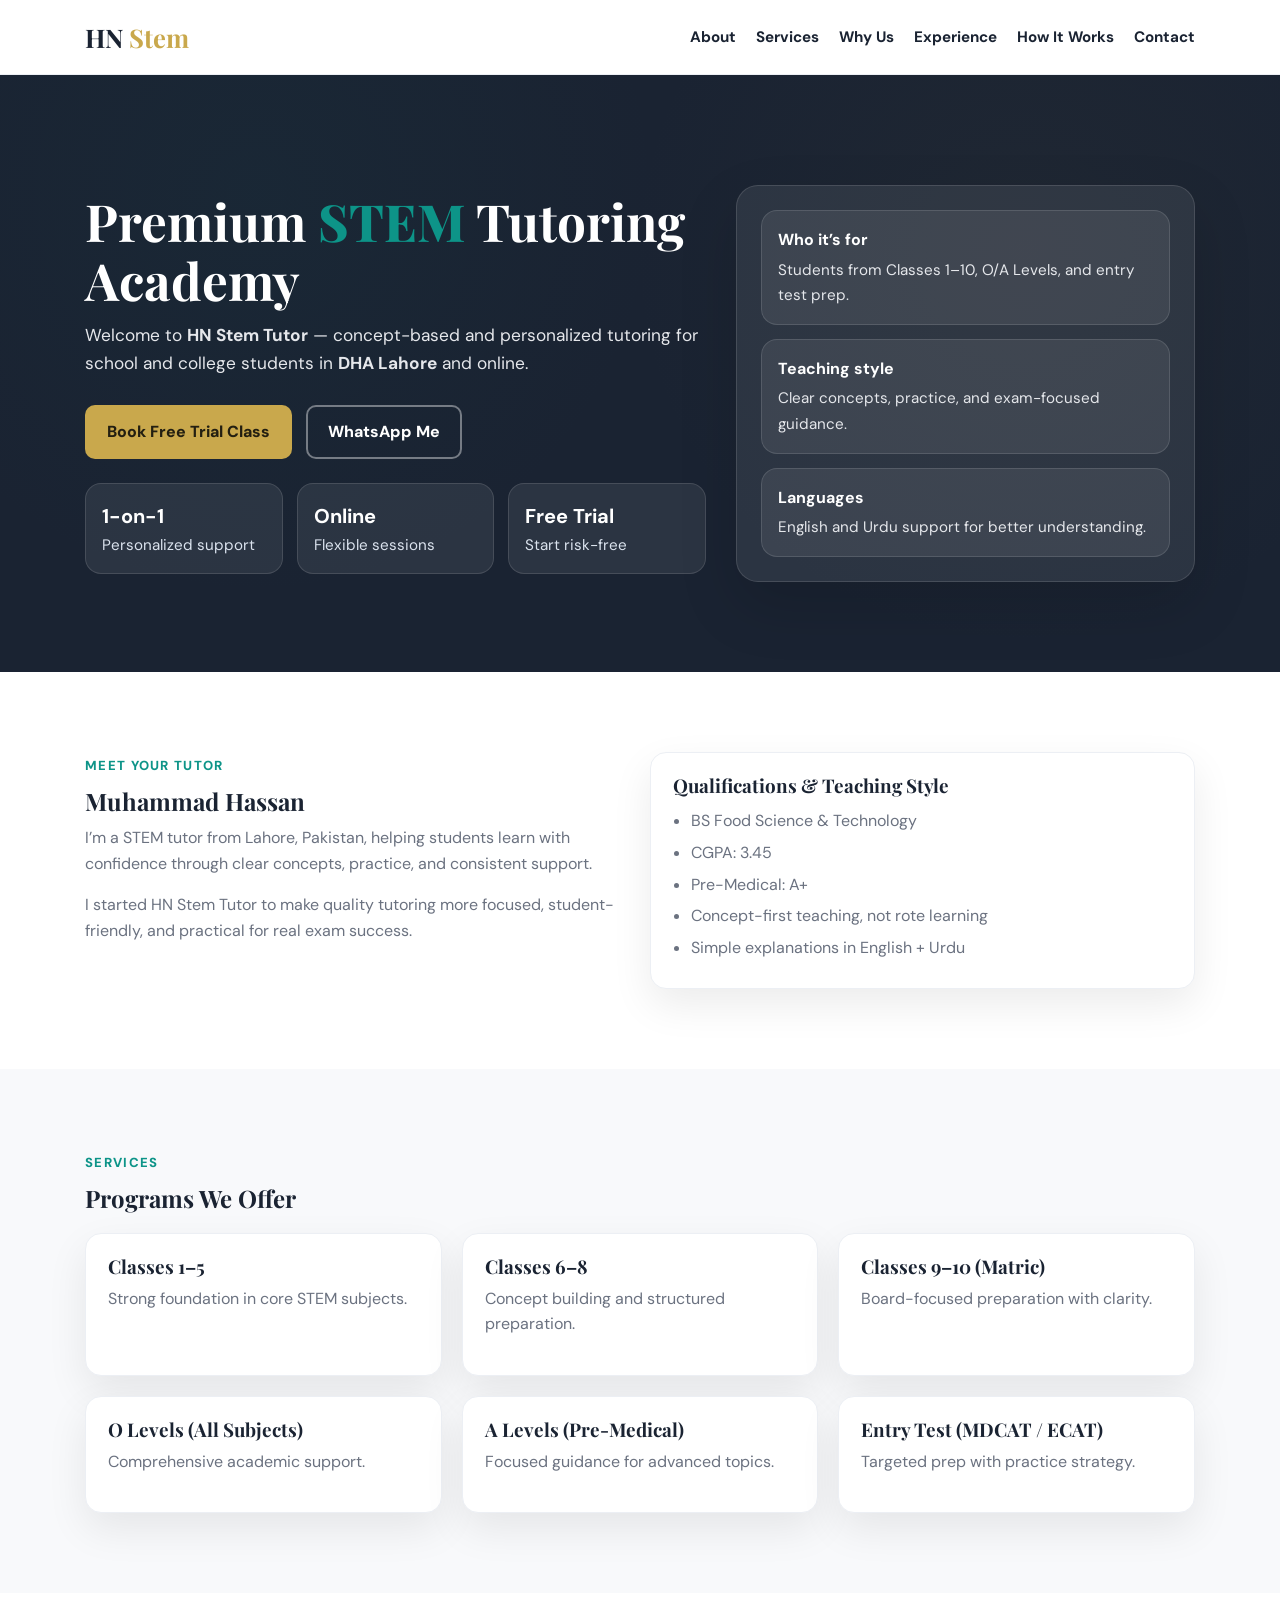
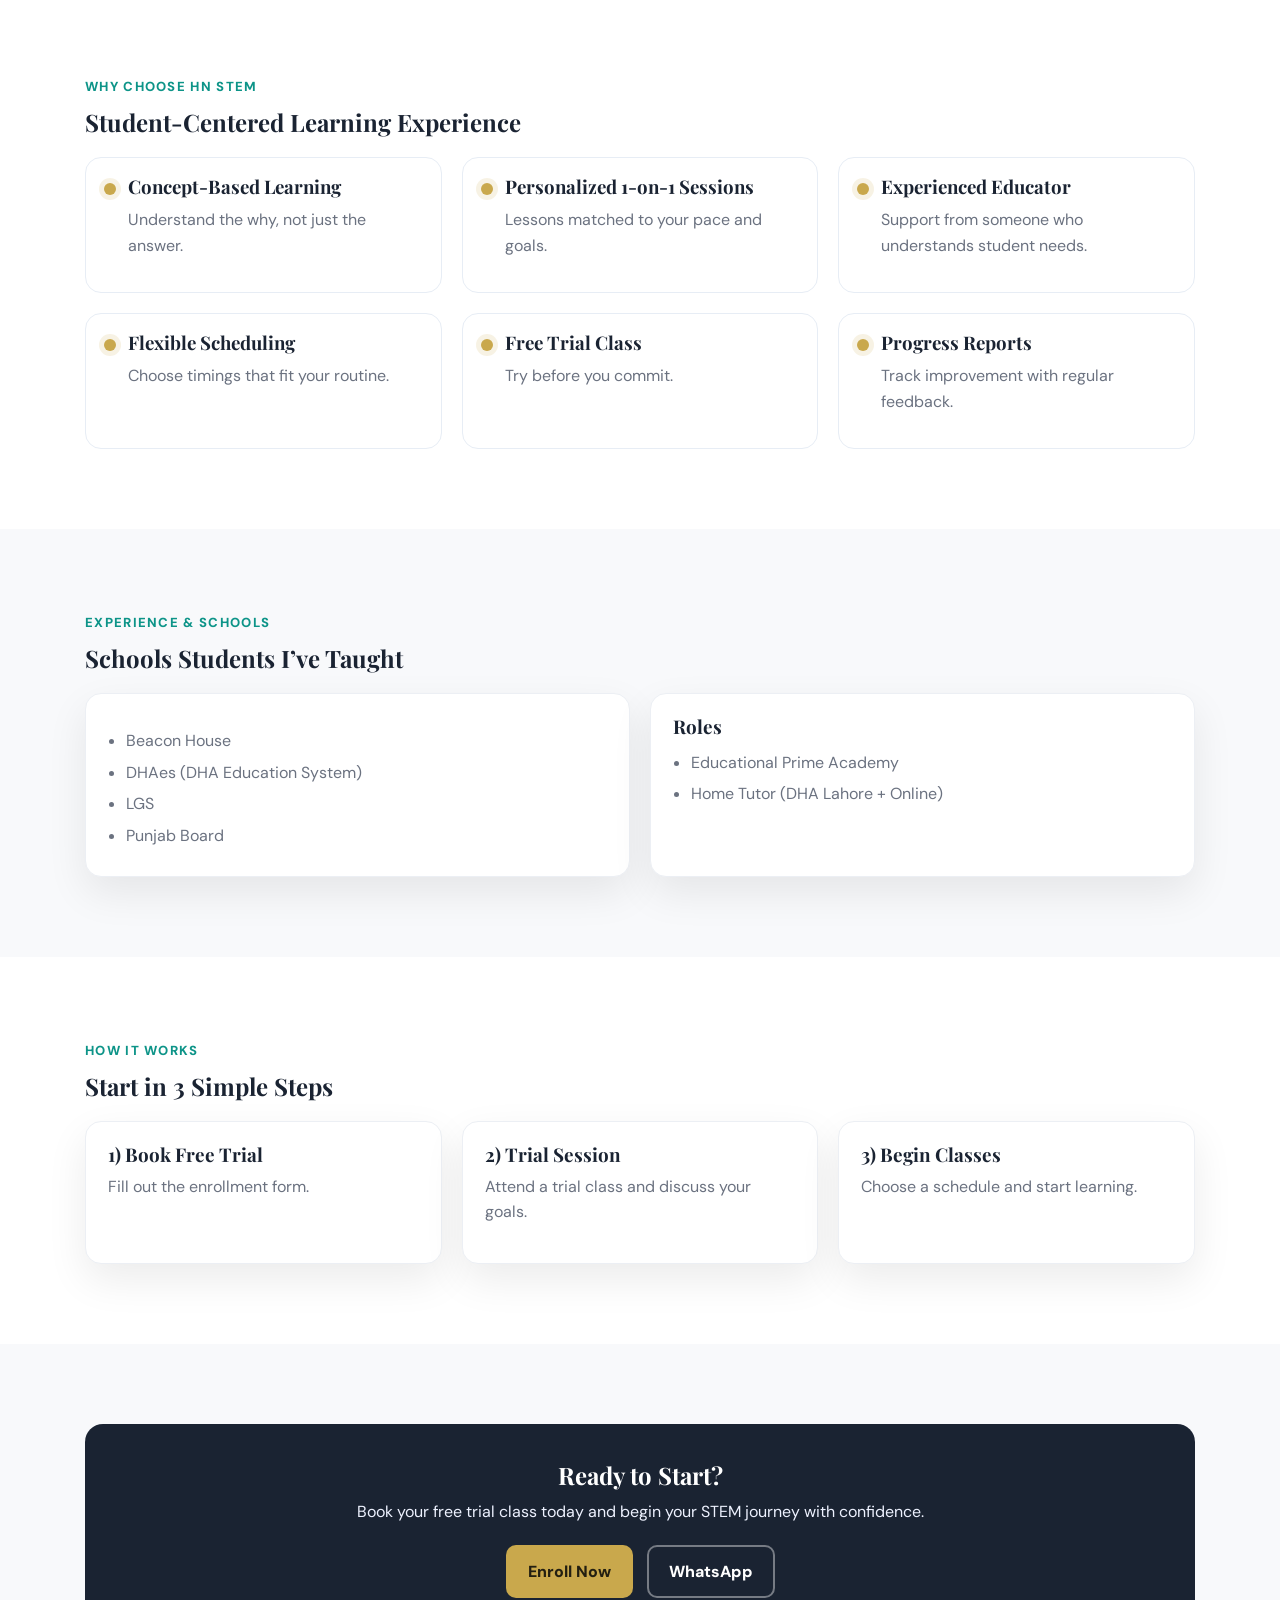
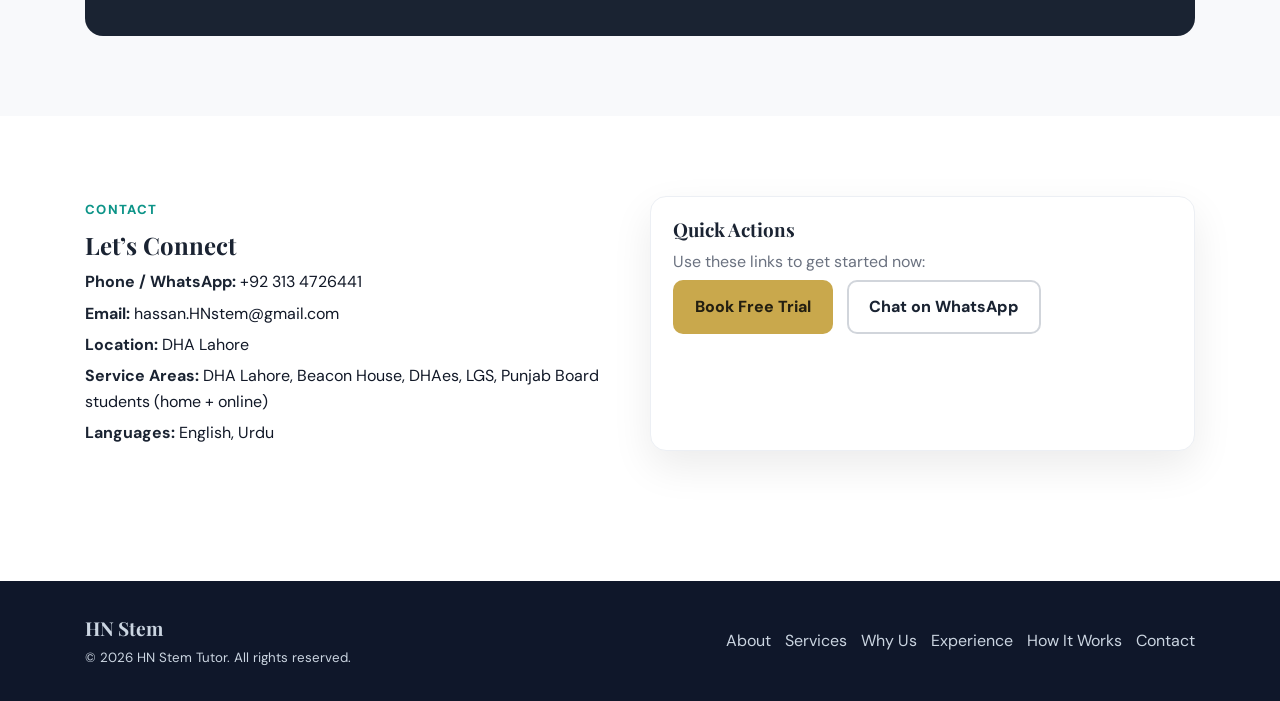
==== commit 72cf19b3: "Rebuild and enhance the HN Stem Tutor website for GitHub Pages" ====
--- a/index.html
+++ b/index.html
@@ -5,9 +5,10 @@
   <meta name="viewport" content="width=device-width, initial-scale=1.0" />
   <title>HN Stem Tutor | Premium STEM Tutoring Academy</title>
   <meta name="description" content="HN Stem Tutor — Premium STEM tutoring for school and college students in DHA Lahore and online." />
+  <meta name="theme-color" content="#1a2332" />
   <link rel="preconnect" href="https://fonts.googleapis.com">
   <link rel="preconnect" href="https://fonts.gstatic.com" crossorigin>
-  <link href="https://fonts.googleapis.com/css2?family=DM+Sans:wght@400;500;700&family=Playfair+Display:wght@600;700&display=swap" rel="stylesheet">
+  <link href="https://fonts.googleapis.com/css2?family=DM+Sans:wght@400;500;700;800&family=Playfair+Display:wght@600;700&display=swap" rel="stylesheet">
   <style>
     :root{
       --navy:#1a2332;
@@ -18,8 +19,9 @@
       --muted:#6b7280;
       --white:#ffffff;
       --max:1150px;
-      --radius:14px;
-      --shadow:0 10px 30px rgba(0,0,0,.08);
+      --radius:16px;
+      --shadow:0 16px 40px rgba(0,0,0,.08);
+      --shadow-strong:0 24px 60px rgba(0,0,0,.14);
     }
 
     *{box-sizing:border-box}
@@ -32,54 +34,43 @@
       line-height:1.6;
     }
 
-    h1,h2,h3{
-      margin:0 0 .6rem;
-      font-family:"Playfair Display",serif;
-      line-height:1.2;
-      color:var(--navy);
-    }
+    h1,h2,h3{margin:0 0 .6rem; font-family:"Playfair Display",serif; line-height:1.15; color:var(--navy)}
+    p{margin:0 0 1rem}
+    a{color:inherit}
 
     .container{max-width:var(--max);margin:auto;padding:0 20px}
     .section{padding:80px 0}
     .section.alt{background:var(--light)}
     .tag{
       display:inline-block;
-      font-size:.85rem;
-      font-weight:700;
-      letter-spacing:.08em;
+      font-size:.82rem;
+      font-weight:800;
+      letter-spacing:.1em;
       text-transform:uppercase;
       color:var(--teal);
-      margin-bottom:10px;
-    }
-
-    /* Navbar */
+      margin-bottom:12px;
+    }
+
     .nav-wrap{
       position:sticky; top:0; z-index:1000;
       background:rgba(255,255,255,.92);
-      backdrop-filter:blur(8px);
+      backdrop-filter:blur(10px);
       border-bottom:1px solid #eceff4;
     }
-    .nav{
-      height:74px;
-      display:flex; align-items:center; justify-content:space-between;
-    }
+    .nav{min-height:74px; display:flex; align-items:center; justify-content:space-between; gap:16px}
     .brand{
       font-family:"Playfair Display",serif;
       font-size:1.6rem;
       font-weight:700;
       color:var(--navy);
       text-decoration:none;
+      white-space:nowrap;
     }
     .brand span{color:var(--gold)}
-    .nav-links{
-      display:flex; gap:20px; flex-wrap:wrap;
-    }
-    .nav-links a{
-      text-decoration:none; color:var(--navy); font-weight:600; font-size:.95rem;
-    }
+    .nav-links{display:flex; gap:20px; flex-wrap:wrap; justify-content:flex-end}
+    .nav-links a{text-decoration:none; color:var(--navy); font-weight:700; font-size:.95rem}
     .nav-links a:hover{color:var(--gold)}
 
-    /* Hero */
     .hero{
       background:
         linear-gradient(rgba(26,35,50,.86), rgba(26,35,50,.86)),
@@ -89,42 +80,44 @@
       color:var(--white);
       padding:110px 0 90px;
     }
-    .hero h1{
-      color:var(--white);
-      font-size:clamp(2rem,4vw,3.4rem);
-      max-width:750px;
-    }
-    .hero p{
-      max-width:700px;
-      color:#e5e7eb;
-      font-size:1.1rem;
-      margin:10px 0 28px;
-    }
-    .cta-row{
-      display:flex; gap:14px; flex-wrap:wrap;
-    }
+    .hero-grid{display:grid; grid-template-columns:1.15fr .85fr; gap:30px; align-items:center}
+    .hero h1{color:var(--white); font-size:clamp(2.2rem,4vw,3.8rem); max-width:760px}
+    .hero p{max-width:700px; color:#e5e7eb; font-size:1.08rem; margin:12px 0 28px}
+    .cta-row{display:flex; gap:14px; flex-wrap:wrap}
     .btn{
-      display:inline-block;
+      display:inline-flex;
+      align-items:center;
+      justify-content:center;
       padding:12px 20px;
       border-radius:10px;
-      font-weight:700;
+      font-weight:800;
       text-decoration:none;
       border:2px solid transparent;
       transition:.2s ease;
     }
-    .btn.primary{
-      background:var(--gold); color:#231f11;
-    }
-    .btn.primary:hover{transform:translateY(-2px)}
-    .btn.outline{
-      border-color:#ffffff66; color:var(--white);
-      background:transparent;
-    }
+    .btn.primary{background:var(--gold); color:#231f11}
+    .btn.primary:hover{transform:translateY(-2px); box-shadow:var(--shadow-strong)}
+    .btn.outline{border-color:#ffffff66; color:var(--white); background:transparent}
     .btn.outline:hover{background:#ffffff12}
 
-    .grid{
-      display:grid; gap:20px;
-    }
+    .hero-panel{
+      background:rgba(255,255,255,.08);
+      border:1px solid rgba(255,255,255,.12);
+      border-radius:22px;
+      padding:24px;
+      box-shadow:var(--shadow-strong);
+    }
+    .hero-panel .mini{display:grid; gap:14px}
+    .mini-card{
+      background:rgba(255,255,255,.08);
+      border:1px solid rgba(255,255,255,.12);
+      border-radius:16px;
+      padding:16px;
+    }
+    .mini-card strong{display:block; font-size:1rem; margin-bottom:4px; color:#fff}
+    .mini-card span{color:#e5e7eb; font-size:.95rem}
+
+    .grid{display:grid; gap:20px}
     .grid-2{grid-template-columns:repeat(2,minmax(0,1fr))}
     .grid-3{grid-template-columns:repeat(3,minmax(0,1fr))}
     .card{
@@ -134,18 +127,35 @@
       padding:22px;
       box-shadow:var(--shadow);
     }
-    .card h3{font-size:1.18rem;margin-bottom:6px}
+    .card h3{font-size:1.18rem; margin-bottom:8px}
     .muted{color:var(--muted)}
-
-    .list{
-      margin:12px 0 0;
-      padding-left:18px;
-    }
+    .list{margin:12px 0 0; padding-left:18px}
     .list li{margin:6px 0}
-
-    .accent{
-      color:var(--teal);
-      font-weight:700;
+    .accent{color:var(--teal); font-weight:800}
+
+    .stats{display:grid; grid-template-columns:repeat(3,minmax(0,1fr)); gap:14px; margin-top:24px}
+    .stat{
+      background:rgba(255,255,255,.08);
+      border:1px solid rgba(255,255,255,.12);
+      border-radius:16px;
+      padding:16px;
+    }
+    .stat strong{display:block; color:#fff; font-size:1.25rem}
+    .stat span{color:#dbe3ee; font-size:.95rem}
+
+    .feature{
+      display:flex;
+      gap:12px;
+      align-items:flex-start;
+      padding:18px;
+      border-radius:16px;
+      background:#fff;
+      border:1px solid #e7edf5;
+    }
+    .dot{
+      width:12px; height:12px; border-radius:999px; margin-top:7px; flex:0 0 auto;
+      background:var(--gold);
+      box-shadow:0 0 0 5px rgba(201,168,76,.15);
     }
 
     .cta-band{
@@ -156,7 +166,7 @@
       text-align:center;
     }
     .cta-band h2{color:#fff}
-    .cta-band p{max-width:700px;margin:8px auto 20px}
+    .cta-band p{max-width:700px; margin:8px auto 20px}
 
     .contact p{margin:.35rem 0}
     .contact strong{color:var(--navy)}
@@ -167,28 +177,25 @@
       padding:32px 0;
       margin-top:50px;
     }
-    .footer-row{
-      display:flex; justify-content:space-between; gap:20px; flex-wrap:wrap;
-      align-items:center;
-    }
+    .footer-row{display:flex; justify-content:space-between; gap:20px; flex-wrap:wrap; align-items:center}
     .footer-links{display:flex; gap:14px; flex-wrap:wrap}
-    .footer-links a{color:#cbd5e1;text-decoration:none}
+    .footer-links a{color:#cbd5e1; text-decoration:none}
     .footer-links a:hover{color:var(--gold)}
 
     @media (max-width: 900px){
-      .grid-3{grid-template-columns:1fr 1fr}
+      .grid-3,.stats,.hero-grid{grid-template-columns:1fr 1fr}
     }
     @media (max-width: 700px){
       .nav{height:auto; padding:14px 0; align-items:flex-start; flex-direction:column; gap:10px}
-      .grid-2,.grid-3{grid-template-columns:1fr}
+      .nav-links{justify-content:flex-start; gap:14px}
+      .grid-2,.grid-3,.stats,.hero-grid{grid-template-columns:1fr}
       .section{padding:65px 0}
+      .hero{padding:88px 0 72px}
       .cta-band{padding:26px}
     }
   </style>
 </head>
 <body>
-
-  <!-- Navbar -->
   <header class="nav-wrap">
     <nav class="nav container">
       <a href="#home" class="brand">HN <span>Stem</span></a>
@@ -203,35 +210,41 @@
     </nav>
   </header>
 
-  <!-- Hero -->
   <section class="hero" id="home">
-    <div class="container">
-      <h1>Premium <span class="accent">STEM</span> Tutoring Academy</h1>
-      <p>
-        Welcome to <strong>HN Stem Tutor</strong> — concept-based and personalized tutoring
-        for school and college students in <strong>DHA Lahore</strong> and online.
-      </p>
-      <div class="cta-row">
-        <a class="btn primary" href="https://docs.google.com/forms/d/e/1FAIpQLSdTqWbQFfLpJfJbFJQn8x5ZjJQn8x5ZjJQn8x5ZjJ/viewform" target="_blank" rel="noopener">Book Free Trial Class</a>
-        <a class="btn outline" href="https://wa.me/923134726441" target="_blank" rel="noopener">WhatsApp Me</a>
-      </div>
-    </div>
-  </section>
-
-  <!-- About -->
+    <div class="container hero-grid">
+      <div>
+        <h1>Premium <span class="accent">STEM</span> Tutoring Academy</h1>
+        <p>
+          Welcome to <strong>HN Stem Tutor</strong> — concept-based and personalized tutoring
+          for school and college students in <strong>DHA Lahore</strong> and online.
+        </p>
+        <div class="cta-row">
+          <a class="btn primary" href="https://docs.google.com/forms/d/e/1FAIpQLSdTqWbQFfLpJfJbFJQn8x5ZjJQn8x5ZjJQn8x5ZjJ/viewform" target="_blank" rel="noopener">Book Free Trial Class</a>
+          <a class="btn outline" href="https://wa.me/923134726441" target="_blank" rel="noopener">WhatsApp Me</a>
+        </div>
+        <div class="stats">
+          <div class="stat"><strong>1-on-1</strong><span>Personalized support</span></div>
+          <div class="stat"><strong>Online</strong><span>Flexible sessions</span></div>
+          <div class="stat"><strong>Free Trial</strong><span>Start risk-free</span></div>
+        </div>
+      </div>
+      <aside class="hero-panel">
+        <div class="mini">
+          <div class="mini-card"><strong>Who it’s for</strong><span>Students from Classes 1–10, O/A Levels, and entry test prep.</span></div>
+          <div class="mini-card"><strong>Teaching style</strong><span>Clear concepts, practice, and exam-focused guidance.</span></div>
+          <div class="mini-card"><strong>Languages</strong><span>English and Urdu support for better understanding.</span></div>
+        </div>
+      </aside>
+    </div>
+  </section>
+
   <section class="section" id="about">
     <div class="container grid grid-2">
       <div>
         <span class="tag">Meet Your Tutor</span>
         <h2>Muhammad Hassan</h2>
-        <p class="muted">
-          I’m a STEM tutor from Lahore, Pakistan, helping students learn with confidence through
-          clear concepts, practice, and consistent support.
-        </p>
-        <p class="muted">
-          I started HN Stem Tutor to make quality tutoring more focused, student-friendly, and practical
-          for real exam success.
-        </p>
+        <p class="muted">I’m a STEM tutor from Lahore, Pakistan, helping students learn with confidence through clear concepts, practice, and consistent support.</p>
+        <p class="muted">I started HN Stem Tutor to make quality tutoring more focused, student-friendly, and practical for real exam success.</p>
       </div>
       <div class="card">
         <h3>Qualifications & Teaching Style</h3>
@@ -239,14 +252,13 @@
           <li>BS Food Science & Technology</li>
           <li>CGPA: 3.45</li>
           <li>Pre-Medical: A+</li>
-          <li>Concept-first teaching (not rote learning)</li>
+          <li>Concept-first teaching, not rote learning</li>
           <li>Simple explanations in English + Urdu</li>
         </ul>
       </div>
     </div>
   </section>
 
-  <!-- Services -->
   <section class="section alt" id="services">
     <div class="container">
       <span class="tag">Services</span>
@@ -262,23 +274,21 @@
     </div>
   </section>
 
-  <!-- Why Choose -->
   <section class="section" id="why">
     <div class="container">
       <span class="tag">Why Choose HN Stem</span>
       <h2>Student-Centered Learning Experience</h2>
       <div class="grid grid-3" style="margin-top:20px">
-        <div class="card"><h3>Concept-Based Learning</h3></div>
-        <div class="card"><h3>Personalized 1-on-1 Sessions</h3></div>
-        <div class="card"><h3>Experienced Educator</h3></div>
-        <div class="card"><h3>Flexible Scheduling</h3></div>
-        <div class="card"><h3>Free Trial Class</h3></div>
-        <div class="card"><h3>Progress Reports</h3></div>
-      </div>
-    </div>
-  </section>
-
-  <!-- Experience -->
+        <div class="feature"><span class="dot"></span><div><h3>Concept-Based Learning</h3><p class="muted">Understand the why, not just the answer.</p></div></div>
+        <div class="feature"><span class="dot"></span><div><h3>Personalized 1-on-1 Sessions</h3><p class="muted">Lessons matched to your pace and goals.</p></div></div>
+        <div class="feature"><span class="dot"></span><div><h3>Experienced Educator</h3><p class="muted">Support from someone who understands student needs.</p></div></div>
+        <div class="feature"><span class="dot"></span><div><h3>Flexible Scheduling</h3><p class="muted">Choose timings that fit your routine.</p></div></div>
+        <div class="feature"><span class="dot"></span><div><h3>Free Trial Class</h3><p class="muted">Try before you commit.</p></div></div>
+        <div class="feature"><span class="dot"></span><div><h3>Progress Reports</h3><p class="muted">Track improvement with regular feedback.</p></div></div>
+      </div>
+    </div>
+  </section>
+
   <section class="section alt" id="experience">
     <div class="container">
       <span class="tag">Experience & Schools</span>
@@ -303,7 +313,6 @@
     </div>
   </section>
 
-  <!-- How it works -->
   <section class="section" id="how">
     <div class="container">
       <span class="tag">How It Works</span>
@@ -316,7 +325,6 @@
     </div>
   </section>
 
-  <!-- CTA -->
   <section class="section alt">
     <div class="container">
       <div class="cta-band">
@@ -330,7 +338,6 @@
     </div>
   </section>
 
-  <!-- Contact -->
   <section class="section contact" id="contact">
     <div class="container grid grid-2">
       <div>
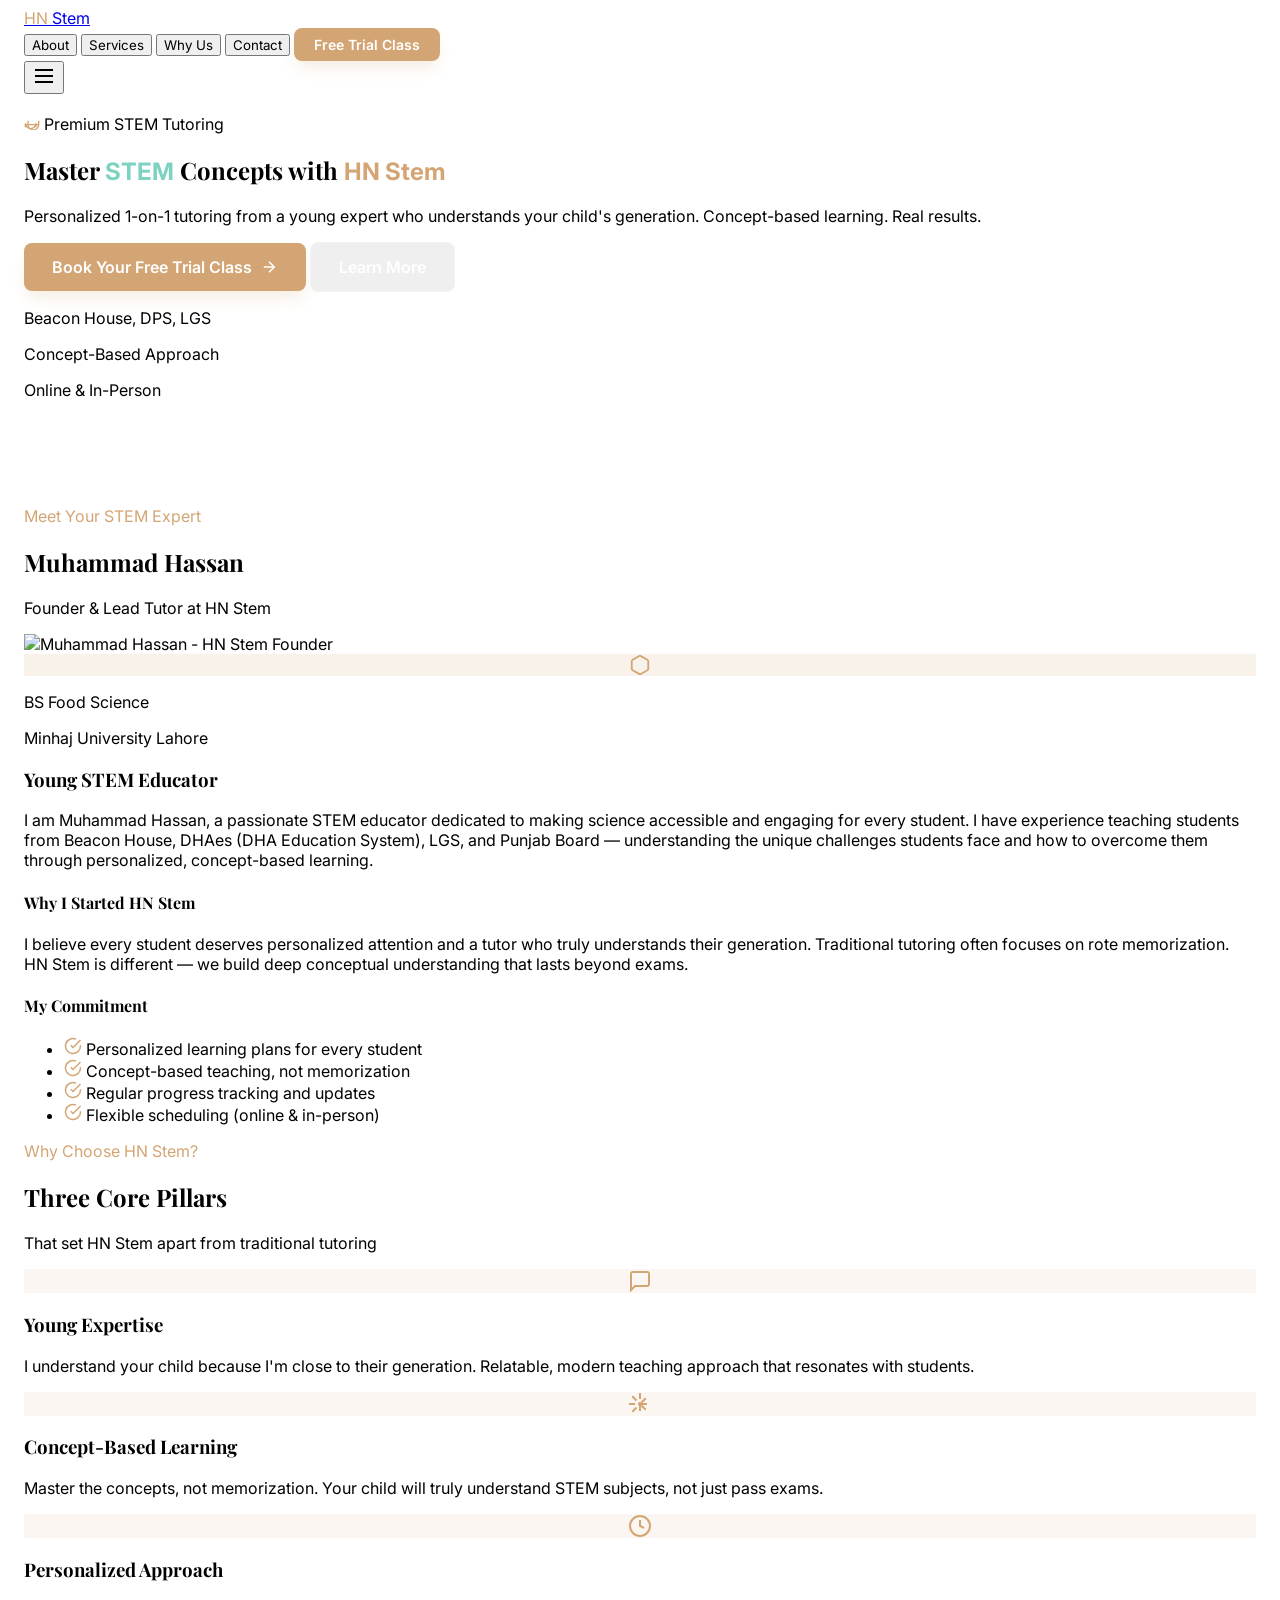
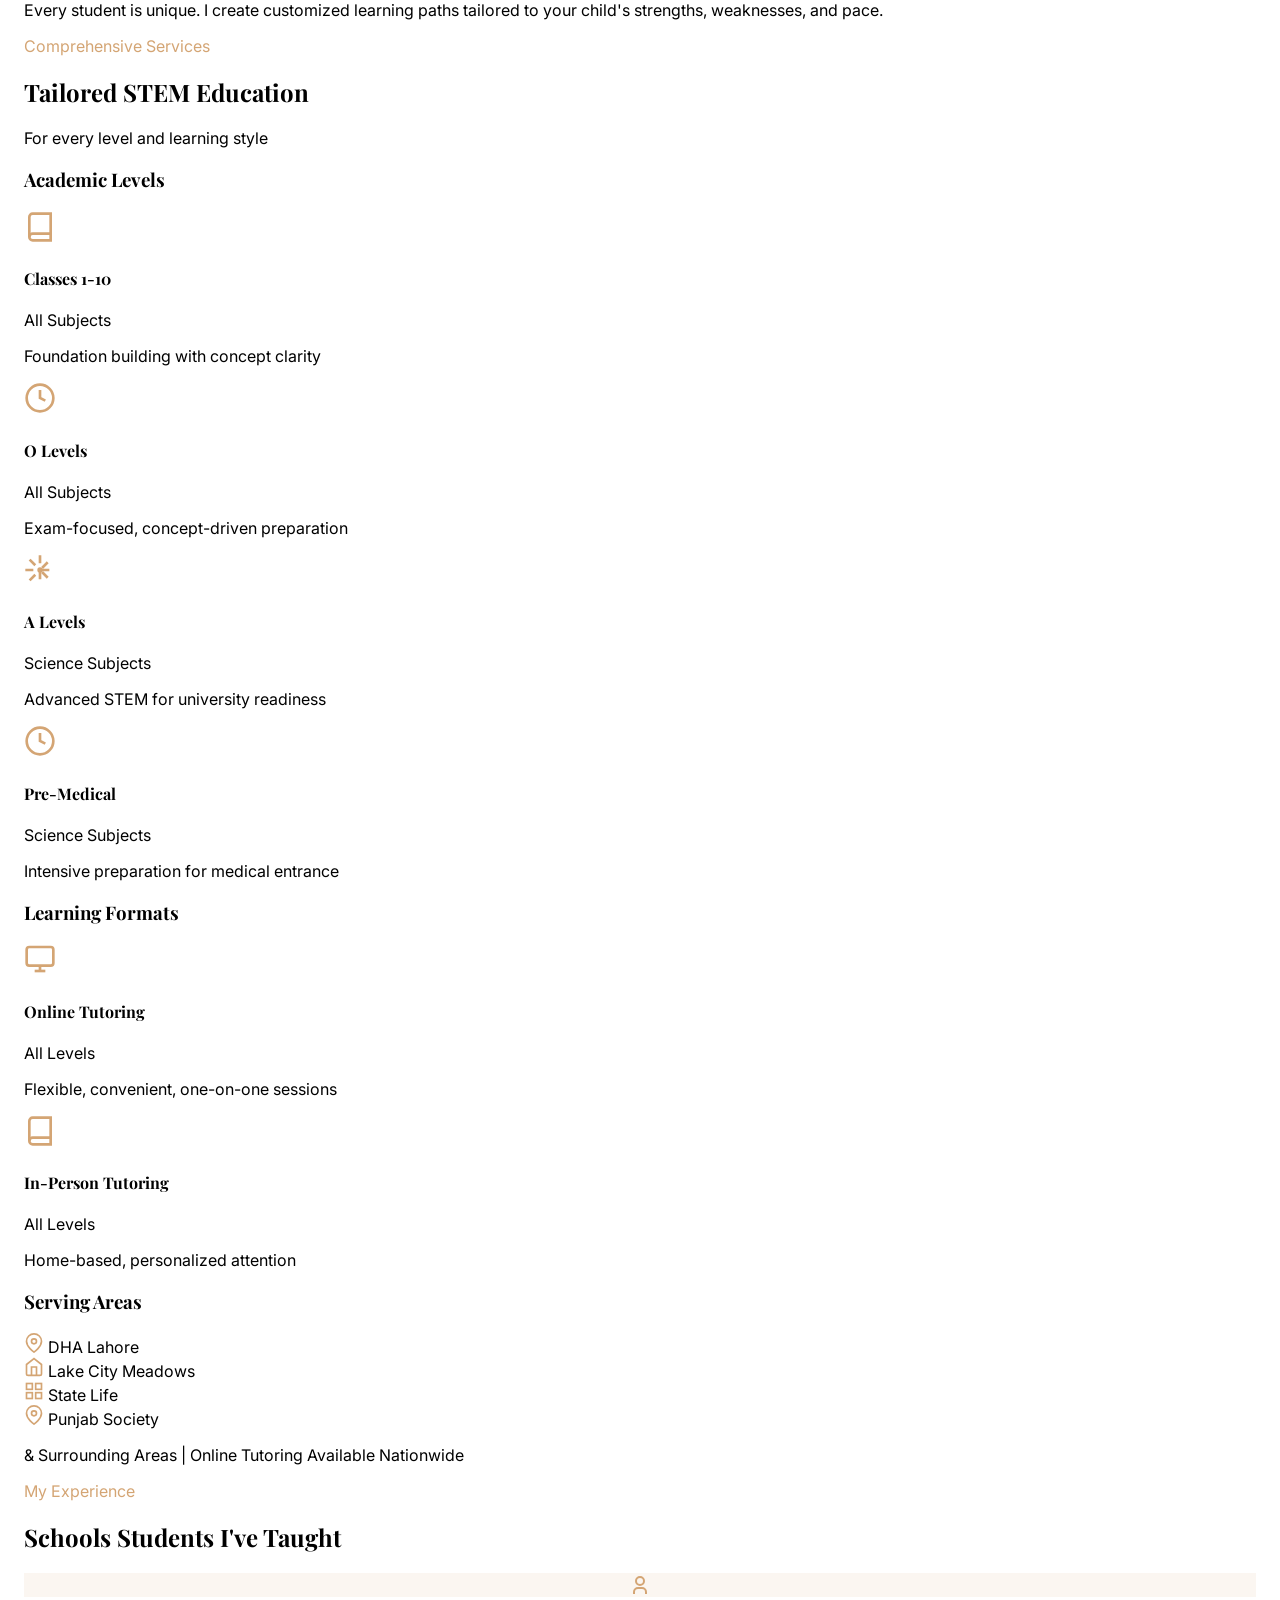
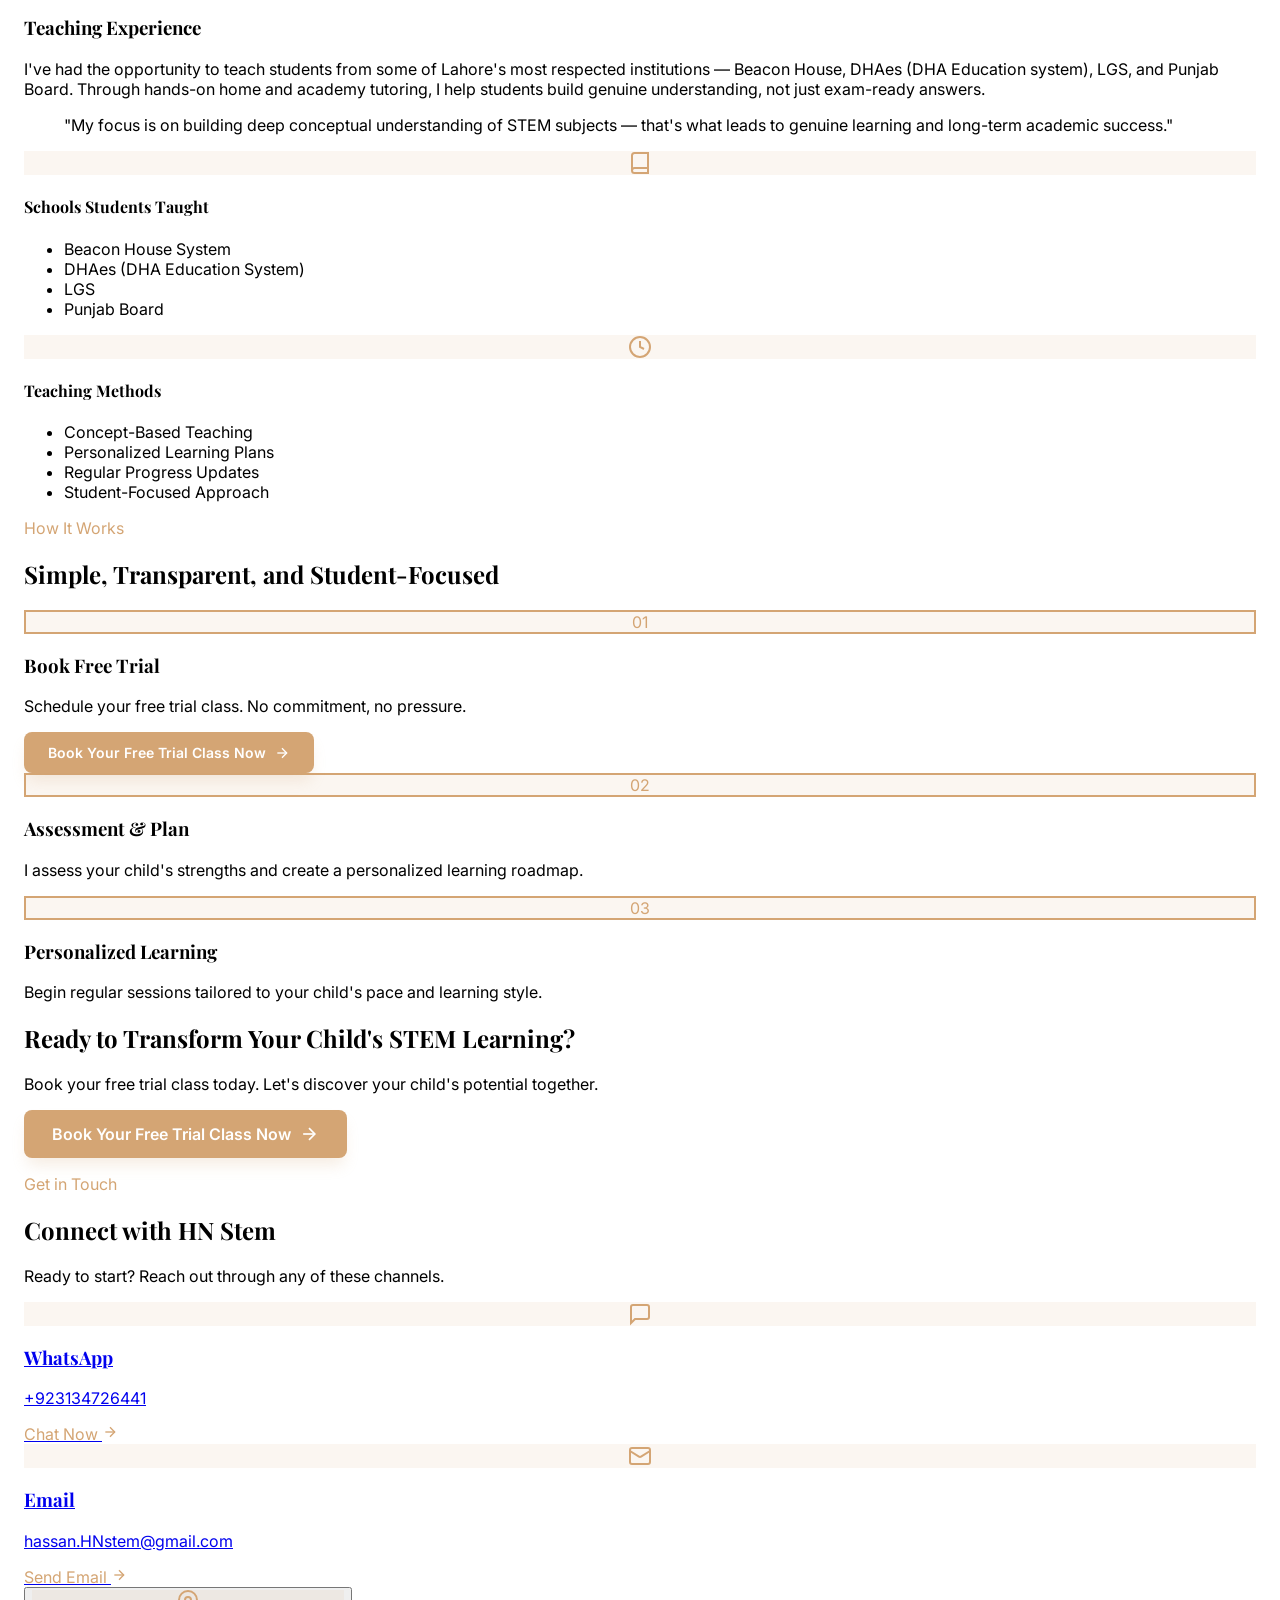
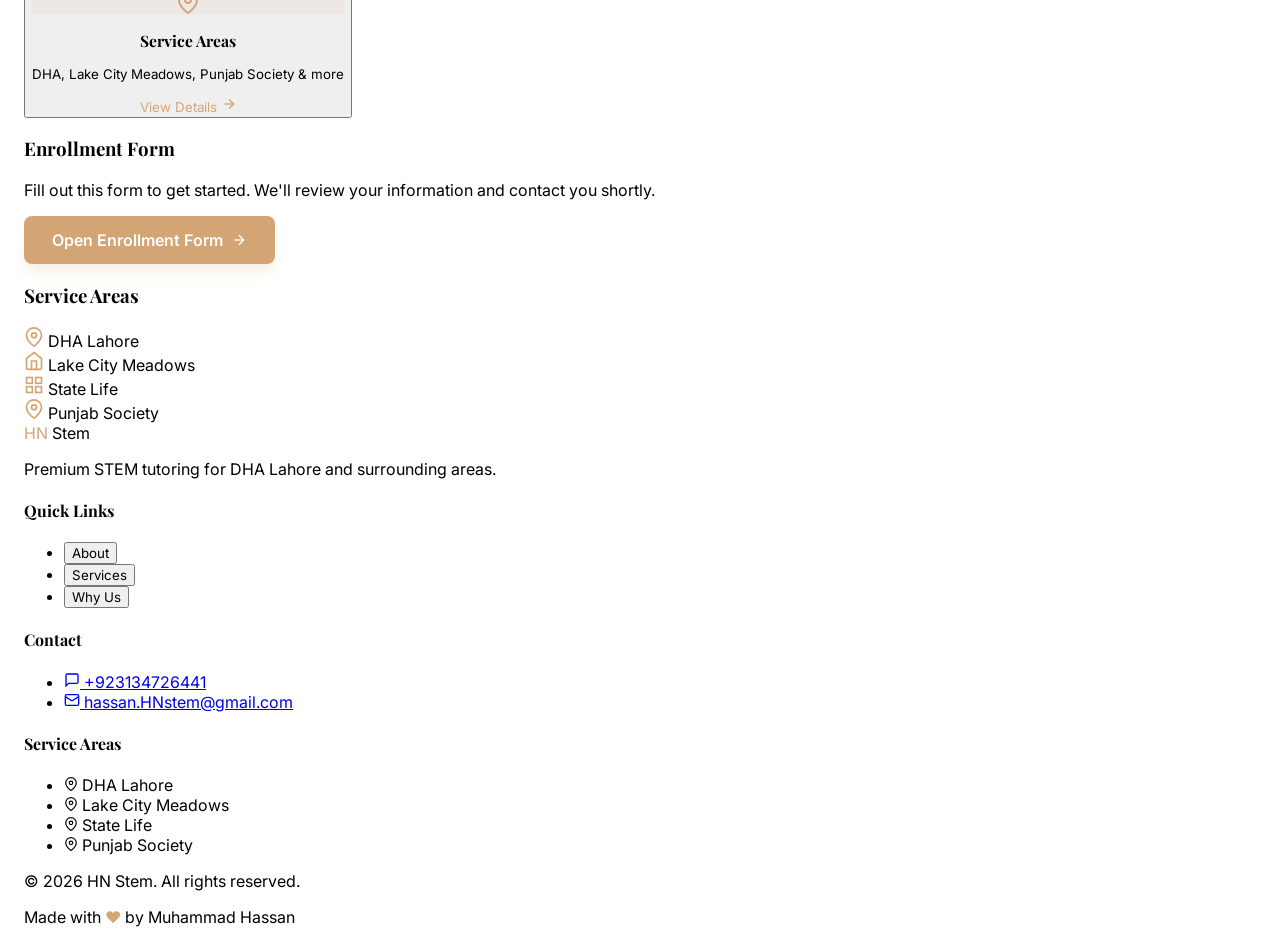
==== commit 86443de0: "Update print statement from 'Hello' to 'Goodbye'" ====
--- a/index.html
+++ b/index.html
@@ -1,384 +1,832 @@
-<!doctype html>
+<!DOCTYPE html>
 <html lang="en">
 <head>
-  <meta charset="UTF-8" />
-  <meta name="viewport" content="width=device-width, initial-scale=1.0" />
-  <title>HN Stem Tutor | Premium STEM Tutoring Academy</title>
-  <meta name="description" content="HN Stem Tutor — Premium STEM tutoring for school and college students in DHA Lahore and online." />
-  <meta name="theme-color" content="#1a2332" />
-  <link rel="preconnect" href="https://fonts.googleapis.com">
-  <link rel="preconnect" href="https://fonts.gstatic.com" crossorigin>
-  <link href="https://fonts.googleapis.com/css2?family=DM+Sans:wght@400;500;700;800&family=Playfair+Display:wght@600;700&display=swap" rel="stylesheet">
-  <style>
-    :root{
-      --navy:#1a2332;
-      --gold:#c9a84c;
-      --teal:#0d9488;
-      --light:#f8f9fb;
-      --dark:#111827;
-      --muted:#6b7280;
-      --white:#ffffff;
-      --max:1150px;
-      --radius:16px;
-      --shadow:0 16px 40px rgba(0,0,0,.08);
-      --shadow-strong:0 24px 60px rgba(0,0,0,.14);
-    }
-
-    *{box-sizing:border-box}
-    html{scroll-behavior:smooth}
-    body{
-      margin:0;
-      font-family:"DM Sans",system-ui,sans-serif;
-      color:var(--dark);
-      background:var(--white);
-      line-height:1.6;
-    }
-
-    h1,h2,h3{margin:0 0 .6rem; font-family:"Playfair Display",serif; line-height:1.15; color:var(--navy)}
-    p{margin:0 0 1rem}
-    a{color:inherit}
-
-    .container{max-width:var(--max);margin:auto;padding:0 20px}
-    .section{padding:80px 0}
-    .section.alt{background:var(--light)}
-    .tag{
-      display:inline-block;
-      font-size:.82rem;
-      font-weight:800;
-      letter-spacing:.1em;
-      text-transform:uppercase;
-      color:var(--teal);
-      margin-bottom:12px;
-    }
-
-    .nav-wrap{
-      position:sticky; top:0; z-index:1000;
-      background:rgba(255,255,255,.92);
-      backdrop-filter:blur(10px);
-      border-bottom:1px solid #eceff4;
-    }
-    .nav{min-height:74px; display:flex; align-items:center; justify-content:space-between; gap:16px}
-    .brand{
-      font-family:"Playfair Display",serif;
-      font-size:1.6rem;
-      font-weight:700;
-      color:var(--navy);
-      text-decoration:none;
-      white-space:nowrap;
-    }
-    .brand span{color:var(--gold)}
-    .nav-links{display:flex; gap:20px; flex-wrap:wrap; justify-content:flex-end}
-    .nav-links a{text-decoration:none; color:var(--navy); font-weight:700; font-size:.95rem}
-    .nav-links a:hover{color:var(--gold)}
-
-    .hero{
-      background:
-        linear-gradient(rgba(26,35,50,.86), rgba(26,35,50,.86)),
-        radial-gradient(circle at 20% 20%, rgba(13,148,136,.28), transparent 35%),
-        radial-gradient(circle at 80% 30%, rgba(201,168,76,.22), transparent 35%),
-        #1a2332;
-      color:var(--white);
-      padding:110px 0 90px;
-    }
-    .hero-grid{display:grid; grid-template-columns:1.15fr .85fr; gap:30px; align-items:center}
-    .hero h1{color:var(--white); font-size:clamp(2.2rem,4vw,3.8rem); max-width:760px}
-    .hero p{max-width:700px; color:#e5e7eb; font-size:1.08rem; margin:12px 0 28px}
-    .cta-row{display:flex; gap:14px; flex-wrap:wrap}
-    .btn{
-      display:inline-flex;
-      align-items:center;
-      justify-content:center;
-      padding:12px 20px;
-      border-radius:10px;
-      font-weight:800;
-      text-decoration:none;
-      border:2px solid transparent;
-      transition:.2s ease;
-    }
-    .btn.primary{background:var(--gold); color:#231f11}
-    .btn.primary:hover{transform:translateY(-2px); box-shadow:var(--shadow-strong)}
-    .btn.outline{border-color:#ffffff66; color:var(--white); background:transparent}
-    .btn.outline:hover{background:#ffffff12}
-
-    .hero-panel{
-      background:rgba(255,255,255,.08);
-      border:1px solid rgba(255,255,255,.12);
-      border-radius:22px;
-      padding:24px;
-      box-shadow:var(--shadow-strong);
-    }
-    .hero-panel .mini{display:grid; gap:14px}
-    .mini-card{
-      background:rgba(255,255,255,.08);
-      border:1px solid rgba(255,255,255,.12);
-      border-radius:16px;
-      padding:16px;
-    }
-    .mini-card strong{display:block; font-size:1rem; margin-bottom:4px; color:#fff}
-    .mini-card span{color:#e5e7eb; font-size:.95rem}
-
-    .grid{display:grid; gap:20px}
-    .grid-2{grid-template-columns:repeat(2,minmax(0,1fr))}
-    .grid-3{grid-template-columns:repeat(3,minmax(0,1fr))}
-    .card{
-      background:#fff;
-      border:1px solid #eceff4;
-      border-radius:var(--radius);
-      padding:22px;
-      box-shadow:var(--shadow);
-    }
-    .card h3{font-size:1.18rem; margin-bottom:8px}
-    .muted{color:var(--muted)}
-    .list{margin:12px 0 0; padding-left:18px}
-    .list li{margin:6px 0}
-    .accent{color:var(--teal); font-weight:800}
-
-    .stats{display:grid; grid-template-columns:repeat(3,minmax(0,1fr)); gap:14px; margin-top:24px}
-    .stat{
-      background:rgba(255,255,255,.08);
-      border:1px solid rgba(255,255,255,.12);
-      border-radius:16px;
-      padding:16px;
-    }
-    .stat strong{display:block; color:#fff; font-size:1.25rem}
-    .stat span{color:#dbe3ee; font-size:.95rem}
-
-    .feature{
-      display:flex;
-      gap:12px;
-      align-items:flex-start;
-      padding:18px;
-      border-radius:16px;
-      background:#fff;
-      border:1px solid #e7edf5;
-    }
-    .dot{
-      width:12px; height:12px; border-radius:999px; margin-top:7px; flex:0 0 auto;
-      background:var(--gold);
-      box-shadow:0 0 0 5px rgba(201,168,76,.15);
-    }
-
-    .cta-band{
-      background:var(--navy);
-      color:#eef2ff;
-      border-radius:18px;
-      padding:38px;
-      text-align:center;
-    }
-    .cta-band h2{color:#fff}
-    .cta-band p{max-width:700px; margin:8px auto 20px}
-
-    .contact p{margin:.35rem 0}
-    .contact strong{color:var(--navy)}
-
-    footer{
-      background:#0f172a;
-      color:#cbd5e1;
-      padding:32px 0;
-      margin-top:50px;
-    }
-    .footer-row{display:flex; justify-content:space-between; gap:20px; flex-wrap:wrap; align-items:center}
-    .footer-links{display:flex; gap:14px; flex-wrap:wrap}
-    .footer-links a{color:#cbd5e1; text-decoration:none}
-    .footer-links a:hover{color:var(--gold)}
-
-    @media (max-width: 900px){
-      .grid-3,.stats,.hero-grid{grid-template-columns:1fr 1fr}
-    }
-    @media (max-width: 700px){
-      .nav{height:auto; padding:14px 0; align-items:flex-start; flex-direction:column; gap:10px}
-      .nav-links{justify-content:flex-start; gap:14px}
-      .grid-2,.grid-3,.stats,.hero-grid{grid-template-columns:1fr}
-      .section{padding:65px 0}
-      .hero{padding:88px 0 72px}
-      .cta-band{padding:26px}
-    }
-  </style>
+    <meta charset="UTF-8">
+    <meta name="viewport" content="width=device-width, initial-scale=1.0">
+    <title>HN Stem - Premium STEM Tutoring Academy | DHA Lahore</title>
+    <meta name="description" content="Premium STEM tutoring for students in DHA Lahore. Personalized 1-on-1 sessions with concept-based learning approach.">
+    
+    <!-- Tailwind CSS -->
+    <script src="https://cdn.tailwindcss.com"></script>
+    
+    <!-- Google Fonts -->
+    <link href="https://fonts.googleapis.com/css2?family=Playfair+Display:wght@400;700&family=Inter:wght@400;500;600;700&display=swap" rel="stylesheet">
+    
+    <!-- Lucide Icons -->
+    <script src="https://unpkg.com/lucide@latest"></script>
+    
+    <style>
+        :root {
+            --font-heading: "Playfair Display", serif;
+            --font-body: "Inter", sans-serif;
+            --color-gold: oklch(0.72 0.1 80);
+            --color-teal: oklch(0.72 0.15 160);
+            --color-dark: oklch(0.15 0.02 255);
+            --color-light: oklch(0.99 0.002 80);
+            --color-text-primary: oklch(0.22 0.03 255);
+            --color-text-secondary: oklch(0.55 0.02 80);
+            --color-border: oklch(0.90 0.005 80);
+        }
+
+        * {
+            font-family: var(--font-body);
+        }
+
+        h1, h2, h3, h4, h5, h6 {
+            font-family: var(--font-heading);
+        }
+
+        html {
+            scroll-behavior: smooth;
+        }
+
+        .container {
+            max-width: 80rem;
+            margin: 0 auto;
+            padding: 0 1rem;
+        }
+
+        .btn-primary {
+            display: inline-flex;
+            align-items: center;
+            gap: 0.5rem;
+            border-radius: 0.5rem;
+            background-color: #D4A574;
+            padding: 0.875rem 1.75rem;
+            font-size: 1rem;
+            font-weight: 600;
+            color: white;
+            text-decoration: none;
+            transition: all 0.2s;
+            box-shadow: 0 10px 15px -3px rgba(212, 165, 116, 0.2);
+        }
+
+        .btn-primary:hover {
+            background-color: #e0b583;
+        }
+
+        .btn-secondary {
+            display: inline-flex;
+            align-items: center;
+            gap: 0.5rem;
+            border-radius: 0.5rem;
+            border: 1px solid rgba(255, 255, 255, 0.25);
+            padding: 0.875rem 1.75rem;
+            font-size: 1rem;
+            font-weight: 600;
+            color: white;
+            text-decoration: none;
+            transition: all 0.2s;
+        }
+
+        .btn-secondary:hover {
+            background-color: rgba(255, 255, 255, 0.1);
+        }
+
+        .gold-text {
+            color: #D4A574;
+        }
+
+        .teal-text {
+            color: #7dd3c0;
+        }
+
+        @keyframes fade-up {
+            from {
+                opacity: 0;
+                transform: translateY(20px);
+            }
+            to {
+                opacity: 1;
+                transform: translateY(0);
+            }
+        }
+
+        .animate-fade-up {
+            animation: fade-up 0.6s ease-out;
+        }
+    </style>
 </head>
-<body>
-  <header class="nav-wrap">
-    <nav class="nav container">
-      <a href="#home" class="brand">HN <span>Stem</span></a>
-      <div class="nav-links">
-        <a href="#about">About</a>
-        <a href="#services">Services</a>
-        <a href="#why">Why Us</a>
-        <a href="#experience">Experience</a>
-        <a href="#how">How It Works</a>
-        <a href="#contact">Contact</a>
-      </div>
+<body class="bg-white text-gray-900">
+
+    <!-- NAVBAR -->
+    <nav class="sticky top-0 z-50 bg-white/95 backdrop-blur-sm border-b border-gray-200">
+        <div class="container flex items-center justify-between h-16">
+            <a href="/" class="flex items-center gap-2 font-bold text-xl">
+                <span class="gold-text">HN</span>
+                <span>Stem</span>
+            </a>
+
+            <div class="hidden md:flex items-center gap-8">
+                <button onclick="scrollToSection('#about')" class="text-sm font-medium text-gray-600 hover:text-yellow-600 transition-colors">About</button>
+                <button onclick="scrollToSection('#services')" class="text-sm font-medium text-gray-600 hover:text-yellow-600 transition-colors">Services</button>
+                <button onclick="scrollToSection('#whyus')" class="text-sm font-medium text-gray-600 hover:text-yellow-600 transition-colors">Why Us</button>
+                <button onclick="scrollToSection('#contact')" class="text-sm font-medium text-gray-600 hover:text-yellow-600 transition-colors">Contact</button>
+                <a href="https://forms.gle/nScVZSr5XipsysVy7" target="_blank" class="btn-primary" style="padding: 0.5rem 1.25rem; font-size: 0.875rem;">
+                    Free Trial Class
+                </a>
+            </div>
+
+            <button class="md:hidden" onclick="toggleMobileMenu()">
+                <svg width="24" height="24" viewBox="0 0 24 24" fill="none" stroke="currentColor" stroke-width="2">
+                    <line x1="3" y1="6" x2="21" y2="6"></line>
+                    <line x1="3" y1="12" x2="21" y2="12"></line>
+                    <line x1="3" y1="18" x2="21" y2="18"></line>
+                </svg>
+            </button>
+        </div>
     </nav>
-  </header>
-
-  <section class="hero" id="home">
-    <div class="container hero-grid">
-      <div>
-        <h1>Premium <span class="accent">STEM</span> Tutoring Academy</h1>
-        <p>
-          Welcome to <strong>HN Stem Tutor</strong> — concept-based and personalized tutoring
-          for school and college students in <strong>DHA Lahore</strong> and online.
-        </p>
-        <div class="cta-row">
-          <a class="btn primary" href="https://docs.google.com/forms/d/e/1FAIpQLSdTqWbQFfLpJfJbFJQn8x5ZjJQn8x5ZjJQn8x5ZjJ/viewform" target="_blank" rel="noopener">Book Free Trial Class</a>
-          <a class="btn outline" href="https://wa.me/923134726441" target="_blank" rel="noopener">WhatsApp Me</a>
-        </div>
-        <div class="stats">
-          <div class="stat"><strong>1-on-1</strong><span>Personalized support</span></div>
-          <div class="stat"><strong>Online</strong><span>Flexible sessions</span></div>
-          <div class="stat"><strong>Free Trial</strong><span>Start risk-free</span></div>
-        </div>
-      </div>
-      <aside class="hero-panel">
-        <div class="mini">
-          <div class="mini-card"><strong>Who it’s for</strong><span>Students from Classes 1–10, O/A Levels, and entry test prep.</span></div>
-          <div class="mini-card"><strong>Teaching style</strong><span>Clear concepts, practice, and exam-focused guidance.</span></div>
-          <div class="mini-card"><strong>Languages</strong><span>English and Urdu support for better understanding.</span></div>
-        </div>
-      </aside>
-    </div>
-  </section>
-
-  <section class="section" id="about">
-    <div class="container grid grid-2">
-      <div>
-        <span class="tag">Meet Your Tutor</span>
-        <h2>Muhammad Hassan</h2>
-        <p class="muted">I’m a STEM tutor from Lahore, Pakistan, helping students learn with confidence through clear concepts, practice, and consistent support.</p>
-        <p class="muted">I started HN Stem Tutor to make quality tutoring more focused, student-friendly, and practical for real exam success.</p>
-      </div>
-      <div class="card">
-        <h3>Qualifications & Teaching Style</h3>
-        <ul class="list muted">
-          <li>BS Food Science & Technology</li>
-          <li>CGPA: 3.45</li>
-          <li>Pre-Medical: A+</li>
-          <li>Concept-first teaching, not rote learning</li>
-          <li>Simple explanations in English + Urdu</li>
-        </ul>
-      </div>
-    </div>
-  </section>
-
-  <section class="section alt" id="services">
-    <div class="container">
-      <span class="tag">Services</span>
-      <h2>Programs We Offer</h2>
-      <div class="grid grid-3" style="margin-top:20px">
-        <div class="card"><h3>Classes 1–5</h3><p class="muted">Strong foundation in core STEM subjects.</p></div>
-        <div class="card"><h3>Classes 6–8</h3><p class="muted">Concept building and structured preparation.</p></div>
-        <div class="card"><h3>Classes 9–10 (Matric)</h3><p class="muted">Board-focused preparation with clarity.</p></div>
-        <div class="card"><h3>O Levels (All Subjects)</h3><p class="muted">Comprehensive academic support.</p></div>
-        <div class="card"><h3>A Levels (Pre-Medical)</h3><p class="muted">Focused guidance for advanced topics.</p></div>
-        <div class="card"><h3>Entry Test (MDCAT / ECAT)</h3><p class="muted">Targeted prep with practice strategy.</p></div>
-      </div>
-    </div>
-  </section>
-
-  <section class="section" id="why">
-    <div class="container">
-      <span class="tag">Why Choose HN Stem</span>
-      <h2>Student-Centered Learning Experience</h2>
-      <div class="grid grid-3" style="margin-top:20px">
-        <div class="feature"><span class="dot"></span><div><h3>Concept-Based Learning</h3><p class="muted">Understand the why, not just the answer.</p></div></div>
-        <div class="feature"><span class="dot"></span><div><h3>Personalized 1-on-1 Sessions</h3><p class="muted">Lessons matched to your pace and goals.</p></div></div>
-        <div class="feature"><span class="dot"></span><div><h3>Experienced Educator</h3><p class="muted">Support from someone who understands student needs.</p></div></div>
-        <div class="feature"><span class="dot"></span><div><h3>Flexible Scheduling</h3><p class="muted">Choose timings that fit your routine.</p></div></div>
-        <div class="feature"><span class="dot"></span><div><h3>Free Trial Class</h3><p class="muted">Try before you commit.</p></div></div>
-        <div class="feature"><span class="dot"></span><div><h3>Progress Reports</h3><p class="muted">Track improvement with regular feedback.</p></div></div>
-      </div>
-    </div>
-  </section>
-
-  <section class="section alt" id="experience">
-    <div class="container">
-      <span class="tag">Experience & Schools</span>
-      <h2>Schools Students I’ve Taught</h2>
-      <div class="grid grid-2" style="margin-top:20px">
-        <div class="card">
-          <ul class="list muted">
-            <li>Beacon House</li>
-            <li>DHAes (DHA Education System)</li>
-            <li>LGS</li>
-            <li>Punjab Board</li>
-          </ul>
-        </div>
-        <div class="card">
-          <h3>Roles</h3>
-          <ul class="list muted">
-            <li>Educational Prime Academy</li>
-            <li>Home Tutor (DHA Lahore + Online)</li>
-          </ul>
-        </div>
-      </div>
-    </div>
-  </section>
-
-  <section class="section" id="how">
-    <div class="container">
-      <span class="tag">How It Works</span>
-      <h2>Start in 3 Simple Steps</h2>
-      <div class="grid grid-3" style="margin-top:20px">
-        <div class="card"><h3>1) Book Free Trial</h3><p class="muted">Fill out the enrollment form.</p></div>
-        <div class="card"><h3>2) Trial Session</h3><p class="muted">Attend a trial class and discuss your goals.</p></div>
-        <div class="card"><h3>3) Begin Classes</h3><p class="muted">Choose a schedule and start learning.</p></div>
-      </div>
-    </div>
-  </section>
-
-  <section class="section alt">
-    <div class="container">
-      <div class="cta-band">
-        <h2>Ready to Start?</h2>
-        <p>Book your free trial class today and begin your STEM journey with confidence.</p>
-        <div class="cta-row" style="justify-content:center">
-          <a class="btn primary" href="https://docs.google.com/forms/d/e/1FAIpQLSdTqWbQFfLpJfJbFJQn8x5ZjJQn8x5ZjJQn8x5ZjJ/viewform" target="_blank" rel="noopener">Enroll Now</a>
-          <a class="btn outline" href="https://wa.me/923134726441" target="_blank" rel="noopener">WhatsApp</a>
-        </div>
-      </div>
-    </div>
-  </section>
-
-  <section class="section contact" id="contact">
-    <div class="container grid grid-2">
-      <div>
-        <span class="tag">Contact</span>
-        <h2>Let’s Connect</h2>
-        <p><strong>Phone / WhatsApp:</strong> +92 313 4726441</p>
-        <p><strong>Email:</strong> hassan.HNstem@gmail.com</p>
-        <p><strong>Location:</strong> DHA Lahore</p>
-        <p><strong>Service Areas:</strong> DHA Lahore, Beacon House, DHAes, LGS, Punjab Board students (home + online)</p>
-        <p><strong>Languages:</strong> English, Urdu</p>
-      </div>
-      <div class="card">
-        <h3>Quick Actions</h3>
-        <p class="muted">Use these links to get started now:</p>
-        <div class="cta-row">
-          <a class="btn primary" href="https://docs.google.com/forms/d/e/1FAIpQLSdTqWbQFfLpJfJbFJQn8x5ZjJQn8x5ZjJQn8x5ZjJ/viewform" target="_blank" rel="noopener">Book Free Trial</a>
-          <a class="btn outline" style="color:var(--navy); border-color:#d1d5db" href="https://wa.me/923134726441" target="_blank" rel="noopener">Chat on WhatsApp</a>
-        </div>
-      </div>
-    </div>
-  </section>
-
-  <footer>
-    <div class="container footer-row">
-      <div>
-        <strong style="font-family:'Playfair Display',serif;font-size:1.2rem">HN Stem</strong><br />
-        <small>© <span id="yr"></span> HN Stem Tutor. All rights reserved.</small>
-      </div>
-      <div class="footer-links">
-        <a href="#about">About</a>
-        <a href="#services">Services</a>
-        <a href="#why">Why Us</a>
-        <a href="#experience">Experience</a>
-        <a href="#how">How It Works</a>
-        <a href="#contact">Contact</a>
-      </div>
-    </div>
-  </footer>
-
-  <script>
-    document.getElementById("yr").textContent = new Date().getFullYear();
-  </script>
+
+    <!-- HERO SECTION -->
+    <section class="relative min-h-screen flex items-center overflow-hidden">
+        <div class="absolute inset-0">
+            <img src="https://files.manuscdn.com/user_upload_by_module/session_file/310519663864553230/TjNknTnEMfRXfoMp.jpg" alt="" class="w-full h-full object-cover">
+            <div class="absolute inset-0 bg-gradient-to-r from-black/80 via-black/70 to-black/50"></div>
+        </div>
+
+        <div class="container relative z-10 pt-28 pb-24">
+            <div class="max-w-3xl">
+                <div class="inline-flex items-center gap-2 rounded-full bg-white/10 backdrop-blur-sm border border-white/15 px-4 py-2 mb-8">
+                    <svg width="16" height="16" viewBox="0 0 24 24" fill="none" stroke="currentColor" stroke-width="2" class="gold-text">
+                        <path d="M22 10v6m0 0a8 8 0 0 1-15.996.004m0 0v-6m15.996 6H2.004M2 20v-6m0 0a8 8 0 0 0 15.996.004m0 0v6"></path>
+                    </svg>
+                    <span class="text-sm font-medium text-white/90">Premium STEM Tutoring</span>
+                </div>
+
+                <h1 class="text-4xl sm:text-5xl lg:text-6xl font-bold text-white leading-tight mb-6">
+                    Master <span class="teal-text">STEM</span> Concepts with <span class="gold-text">HN Stem</span>
+                </h1>
+
+                <p class="text-lg sm:text-xl text-white/75 leading-relaxed mb-10 max-w-2xl">
+                    Personalized 1-on-1 tutoring from a young expert who understands your child's generation. Concept-based learning. Real results.
+                </p>
+
+                <div class="flex flex-wrap gap-4 mb-16">
+                    <a href="https://forms.gle/nScVZSr5XipsysVy7" target="_blank" class="btn-primary">
+                        Book Your Free Trial Class
+                        <svg width="18" height="18" viewBox="0 0 24 24" fill="none" stroke="currentColor" stroke-width="2">
+                            <line x1="5" y1="12" x2="19" y2="12"></line>
+                            <polyline points="12 5 19 12 12 19"></polyline>
+                        </svg>
+                    </a>
+                    <button onclick="scrollToSection('#about')" class="btn-secondary">
+                        Learn More
+                    </button>
+                </div>
+
+                <div class="flex flex-wrap gap-6">
+                    <div class="flex items-center gap-3">
+                        <div class="w-2 h-2 rounded-full gold-text" style="background-color: #D4A574;"></div>
+                        <p class="text-sm text-white/80">Beacon House, DPS, LGS</p>
+                    </div>
+                    <div class="flex items-center gap-3">
+                        <div class="w-2 h-2 rounded-full teal-text" style="background-color: #7dd3c0;"></div>
+                        <p class="text-sm text-white/80">Concept-Based Approach</p>
+                    </div>
+                    <div class="flex items-center gap-3">
+                        <div class="w-2 h-2 rounded-full gold-text" style="background-color: #D4A574;"></div>
+                        <p class="text-sm text-white/80">Online & In-Person</p>
+                    </div>
+                </div>
+            </div>
+        </div>
+
+        <div class="absolute bottom-0 left-0 right-0">
+            <svg viewBox="0 0 1440 80" fill="none" xmlns="http://www.w3.org/2000/svg" class="w-full">
+                <path d="M0 40L48 35C96 30 192 20 288 25C384 30 480 50 576 55C672 60 768 50 864 42.5C960 35 1056 30 1152 32.5C1248 35 1344 45 1392 50L1440 55V80H1392C1344 80 1248 80 1152 80C1056 80 960 80 864 80C768 80 672 80 576 80C480 80 384 80 288 80C192 80 96 80 48 80H0V40Z" fill="white"/>
+            </svg>
+        </div>
+    </section>
+
+    <!-- ABOUT SECTION -->
+    <section id="about" class="py-24 lg:py-32 bg-white">
+        <div class="container">
+            <div class="text-center mb-16">
+                <p class="text-sm font-semibold uppercase tracking-widest gold-text mb-3">Meet Your STEM Expert</p>
+                <h2 class="text-3xl sm:text-4xl lg:text-5xl font-bold text-gray-900 mb-4">Muhammad Hassan</h2>
+                <p class="text-base text-gray-600 max-w-xl mx-auto">Founder & Lead Tutor at HN Stem</p>
+            </div>
+
+            <div class="grid lg:grid-cols-2 gap-12 lg:gap-20 items-center">
+                <div class="relative flex justify-center">
+                    <div class="relative rounded-2xl overflow-hidden shadow-2xl w-full max-w-sm">
+                        <img src="https://files.manuscdn.com/user_upload_by_module/session_file/310519663864553230/fFpwFCFQehYafNQz.jpg" alt="Muhammad Hassan - HN Stem Founder" class="w-full h-96 object-cover object-center">
+                    </div>
+                    <div class="absolute -bottom-5 right-0 lg:right-4 bg-white rounded-xl shadow-xl p-4 border border-gray-200">
+                        <div class="flex items-center gap-3">
+                            <div class="w-11 h-11 rounded-full" style="background-color: rgba(212, 165, 116, 0.15); display: flex; align-items: center; justify-content: center;">
+                                <svg width="22" height="22" viewBox="0 0 24 24" fill="none" stroke="currentColor" stroke-width="2" class="gold-text">
+                                    <path d="M21 16V8a2 2 0 0 0-1-1.73l-7-4a2 2 0 0 0-2 0l-7 4A2 2 0 0 0 3 8v8a2 2 0 0 0 1 1.73l7 4a2 2 0 0 0 2 0l7-4A2 2 0 0 0 21 16z"></path>
+                                </svg>
+                            </div>
+                            <div>
+                                <p class="text-sm font-semibold text-gray-900">BS Food Science</p>
+                                <p class="text-xs text-gray-600">Minhaj University Lahore</p>
+                            </div>
+                        </div>
+                    </div>
+                </div>
+
+                <div>
+                    <h3 class="text-2xl lg:text-3xl font-bold text-gray-900 mb-6">Young STEM Educator</h3>
+                    <p class="text-base leading-relaxed text-gray-700 mb-6">
+                        I am Muhammad Hassan, a passionate STEM educator dedicated to making science accessible and engaging for every student. I have experience teaching students from Beacon House, DHAes (DHA Education System), LGS, and Punjab Board — understanding the unique challenges students face and how to overcome them through personalized, concept-based learning.
+                    </p>
+
+                    <div class="mb-8">
+                        <h4 class="text-lg font-semibold text-gray-900 mb-3">Why I Started HN Stem</h4>
+                        <p class="text-base leading-relaxed text-gray-600">
+                            I believe every student deserves personalized attention and a tutor who truly understands their generation. Traditional tutoring often focuses on rote memorization. HN Stem is different — we build deep conceptual understanding that lasts beyond exams.
+                        </p>
+                    </div>
+
+                    <div class="bg-gray-50 rounded-xl p-6 border border-gray-200">
+                        <h4 class="text-base font-semibold text-gray-900 mb-4">My Commitment</h4>
+                        <ul class="space-y-3">
+                            <li class="flex items-start gap-3">
+                                <svg width="18" height="18" viewBox="0 0 24 24" fill="none" stroke="currentColor" stroke-width="2" class="gold-text mt-0.5 flex-shrink-0">
+                                    <path d="M22 11.08V12a10 10 0 1 1-5.93-9.14"></path>
+                                    <polyline points="22 4 12 14.01 9 11.01"></polyline>
+                                </svg>
+                                <span class="text-sm text-gray-700">Personalized learning plans for every student</span>
+                            </li>
+                            <li class="flex items-start gap-3">
+                                <svg width="18" height="18" viewBox="0 0 24 24" fill="none" stroke="currentColor" stroke-width="2" class="gold-text mt-0.5 flex-shrink-0">
+                                    <path d="M22 11.08V12a10 10 0 1 1-5.93-9.14"></path>
+                                    <polyline points="22 4 12 14.01 9 11.01"></polyline>
+                                </svg>
+                                <span class="text-sm text-gray-700">Concept-based teaching, not memorization</span>
+                            </li>
+                            <li class="flex items-start gap-3">
+                                <svg width="18" height="18" viewBox="0 0 24 24" fill="none" stroke="currentColor" stroke-width="2" class="gold-text mt-0.5 flex-shrink-0">
+                                    <path d="M22 11.08V12a10 10 0 1 1-5.93-9.14"></path>
+                                    <polyline points="22 4 12 14.01 9 11.01"></polyline>
+                                </svg>
+                                <span class="text-sm text-gray-700">Regular progress tracking and updates</span>
+                            </li>
+                            <li class="flex items-start gap-3">
+                                <svg width="18" height="18" viewBox="0 0 24 24" fill="none" stroke="currentColor" stroke-width="2" class="gold-text mt-0.5 flex-shrink-0">
+                                    <path d="M22 11.08V12a10 10 0 1 1-5.93-9.14"></path>
+                                    <polyline points="22 4 12 14.01 9 11.01"></polyline>
+                                </svg>
+                                <span class="text-sm text-gray-700">Flexible scheduling (online & in-person)</span>
+                            </li>
+                        </ul>
+                    </div>
+                </div>
+            </div>
+        </div>
+    </section>
+
+    <!-- WHY US SECTION -->
+    <section id="whyus" class="py-24 lg:py-32 bg-gradient-to-b from-white to-gray-50">
+        <div class="container">
+            <div class="text-center mb-16">
+                <p class="text-sm font-semibold uppercase tracking-widest gold-text mb-3">Why Choose HN Stem?</p>
+                <h2 class="text-3xl sm:text-4xl lg:text-5xl font-bold text-gray-900 mb-4">Three Core Pillars</h2>
+                <p class="text-base text-gray-600 max-w-2xl mx-auto">That set HN Stem apart from traditional tutoring</p>
+            </div>
+
+            <div class="grid md:grid-cols-3 gap-8">
+                <div class="rounded-xl border border-gray-200 bg-white p-8 hover:shadow-lg transition-shadow">
+                    <div class="w-12 h-12 rounded-lg" style="background-color: rgba(212, 165, 116, 0.1); display: flex; align-items: center; justify-content: center; margin-bottom: 1rem;">
+                        <svg width="24" height="24" viewBox="0 0 24 24" fill="none" stroke="currentColor" stroke-width="2" class="gold-text">
+                            <path d="M21 15a2 2 0 0 1-2 2H7l-4 4V5a2 2 0 0 1 2-2h14a2 2 0 0 1 2 2z"></path>
+                        </svg>
+                    </div>
+                    <h3 class="text-xl font-bold text-gray-900 mb-3">Young Expertise</h3>
+                    <p class="text-sm text-gray-600 leading-relaxed">I understand your child because I'm close to their generation. Relatable, modern teaching approach that resonates with students.</p>
+                </div>
+
+                <div class="rounded-xl border border-gray-200 bg-white p-8 hover:shadow-lg transition-shadow">
+                    <div class="w-12 h-12 rounded-lg" style="background-color: rgba(212, 165, 116, 0.1); display: flex; align-items: center; justify-content: center; margin-bottom: 1rem;">
+                        <svg width="24" height="24" viewBox="0 0 24 24" fill="none" stroke="currentColor" stroke-width="2" class="gold-text">
+                            <circle cx="12" cy="12" r="1"></circle>
+                            <path d="M12 1v6m0 6v6"></path>
+                            <path d="M4.22 4.22l4.24 4.24m5.08 5.08l4.24 4.24"></path>
+                            <path d="M1 12h6m6 0h6"></path>
+                            <path d="M4.22 19.78l4.24-4.24m5.08-5.08l4.24-4.24"></path>
+                        </svg>
+                    </div>
+                    <h3 class="text-xl font-bold text-gray-900 mb-3">Concept-Based Learning</h3>
+                    <p class="text-sm text-gray-600 leading-relaxed">Master the concepts, not memorization. Your child will truly understand STEM subjects, not just pass exams.</p>
+                </div>
+
+                <div class="rounded-xl border border-gray-200 bg-white p-8 hover:shadow-lg transition-shadow">
+                    <div class="w-12 h-12 rounded-lg" style="background-color: rgba(212, 165, 116, 0.1); display: flex; align-items: center; justify-content: center; margin-bottom: 1rem;">
+                        <svg width="24" height="24" viewBox="0 0 24 24" fill="none" stroke="currentColor" stroke-width="2" class="gold-text">
+                            <path d="M12 2C6.48 2 2 6.48 2 12s4.48 10 10 10 10-4.48 10-10S17.52 2 12 2z"></path>
+                            <path d="M12 6v6l4 2"></path>
+                        </svg>
+                    </div>
+                    <h3 class="text-xl font-bold text-gray-900 mb-3">Personalized Approach</h3>
+                    <p class="text-sm text-gray-600 leading-relaxed">Every student is unique. I create customized learning paths tailored to your child's strengths, weaknesses, and pace.</p>
+                </div>
+            </div>
+        </div>
+    </section>
+
+    <!-- SERVICES SECTION -->
+    <section id="services" class="py-24 lg:py-32 bg-white">
+        <div class="container">
+            <div class="text-center mb-16">
+                <p class="text-sm font-semibold uppercase tracking-widest gold-text mb-3">Comprehensive Services</p>
+                <h2 class="text-3xl sm:text-4xl lg:text-5xl font-bold text-gray-900 mb-4">Tailored STEM Education</h2>
+                <p class="text-base text-gray-600 max-w-2xl mx-auto">For every level and learning style</p>
+            </div>
+
+            <div class="mb-16">
+                <h3 class="text-2xl font-bold text-gray-900 mb-8 text-center">Academic Levels</h3>
+                <div class="grid md:grid-cols-2 lg:grid-cols-4 gap-6">
+                    <div class="rounded-xl border border-gray-200 bg-gray-50 p-6 hover:shadow-lg transition-shadow">
+                        <svg width="32" height="32" viewBox="0 0 24 24" fill="none" stroke="currentColor" stroke-width="2" class="gold-text mb-4">
+                            <path d="M4 19.5A2.5 2.5 0 0 1 6.5 17H20"></path>
+                            <path d="M6.5 2H20v20H6.5A2.5 2.5 0 0 1 4 19.5v-15A2.5 2.5 0 0 1 6.5 2z"></path>
+                        </svg>
+                        <h4 class="text-lg font-bold text-gray-900 mb-1">Classes 1-10</h4>
+                        <p class="text-sm text-gray-600 mb-3">All Subjects</p>
+                        <p class="text-sm text-gray-700">Foundation building with concept clarity</p>
+                    </div>
+
+                    <div class="rounded-xl border border-gray-200 bg-gray-50 p-6 hover:shadow-lg transition-shadow">
+                        <svg width="32" height="32" viewBox="0 0 24 24" fill="none" stroke="currentColor" stroke-width="2" class="gold-text mb-4">
+                            <path d="M12 2C6.48 2 2 6.48 2 12s4.48 10 10 10 10-4.48 10-10S17.52 2 12 2z"></path>
+                            <path d="M12 6v6l4 2"></path>
+                        </svg>
+                        <h4 class="text-lg font-bold text-gray-900 mb-1">O Levels</h4>
+                        <p class="text-sm text-gray-600 mb-3">All Subjects</p>
+                        <p class="text-sm text-gray-700">Exam-focused, concept-driven preparation</p>
+                    </div>
+
+                    <div class="rounded-xl border border-gray-200 bg-gray-50 p-6 hover:shadow-lg transition-shadow">
+                        <svg width="32" height="32" viewBox="0 0 24 24" fill="none" stroke="currentColor" stroke-width="2" class="gold-text mb-4">
+                            <circle cx="12" cy="12" r="1"></circle>
+                            <path d="M12 1v6m0 6v6"></path>
+                            <path d="M4.22 4.22l4.24 4.24m5.08 5.08l4.24 4.24"></path>
+                            <path d="M1 12h6m6 0h6"></path>
+                            <path d="M4.22 19.78l4.24-4.24m5.08-5.08l4.24-4.24"></path>
+                        </svg>
+                        <h4 class="text-lg font-bold text-gray-900 mb-1">A Levels</h4>
+                        <p class="text-sm text-gray-600 mb-3">Science Subjects</p>
+                        <p class="text-sm text-gray-700">Advanced STEM for university readiness</p>
+                    </div>
+
+                    <div class="rounded-xl border border-gray-200 bg-gray-50 p-6 hover:shadow-lg transition-shadow">
+                        <svg width="32" height="32" viewBox="0 0 24 24" fill="none" stroke="currentColor" stroke-width="2" class="gold-text mb-4">
+                            <path d="M12 2C6.48 2 2 6.48 2 12s4.48 10 10 10 10-4.48 10-10S17.52 2 12 2z"></path>
+                            <path d="M12 6v6l4 2"></path>
+                        </svg>
+                        <h4 class="text-lg font-bold text-gray-900 mb-1">Pre-Medical</h4>
+                        <p class="text-sm text-gray-600 mb-3">Science Subjects</p>
+                        <p class="text-sm text-gray-700">Intensive preparation for medical entrance</p>
+                    </div>
+                </div>
+            </div>
+
+            <div class="mb-16">
+                <h3 class="text-2xl font-bold text-gray-900 mb-8 text-center">Learning Formats</h3>
+                <div class="grid md:grid-cols-2 gap-6 max-w-2xl mx-auto">
+                    <div class="rounded-xl border border-gray-200 bg-gray-50 p-6 hover:shadow-lg transition-shadow">
+                        <svg width="32" height="32" viewBox="0 0 24 24" fill="none" stroke="currentColor" stroke-width="2" class="gold-text mb-4">
+                            <rect x="2" y="3" width="20" height="14" rx="2" ry="2"></rect>
+                            <line x1="8" y1="21" x2="16" y2="21"></line>
+                            <line x1="12" y1="17" x2="12" y2="21"></line>
+                        </svg>
+                        <h4 class="text-lg font-bold text-gray-900 mb-1">Online Tutoring</h4>
+                        <p class="text-sm text-gray-600 mb-3">All Levels</p>
+                        <p class="text-sm text-gray-700">Flexible, convenient, one-on-one sessions</p>
+                    </div>
+
+                    <div class="rounded-xl border border-gray-200 bg-gray-50 p-6 hover:shadow-lg transition-shadow">
+                        <svg width="32" height="32" viewBox="0 0 24 24" fill="none" stroke="currentColor" stroke-width="2" class="gold-text mb-4">
+                            <path d="M4 19.5A2.5 2.5 0 0 1 6.5 17H20"></path>
+                            <path d="M6.5 2H20v20H6.5A2.5 2.5 0 0 1 4 19.5v-15A2.5 2.5 0 0 1 6.5 2z"></path>
+                        </svg>
+                        <h4 class="text-lg font-bold text-gray-900 mb-1">In-Person Tutoring</h4>
+                        <p class="text-sm text-gray-600 mb-3">All Levels</p>
+                        <p class="text-sm text-gray-700">Home-based, personalized attention</p>
+                    </div>
+                </div>
+            </div>
+
+            <div class="rounded-xl border border-gray-200 bg-gradient-to-r from-yellow-50 to-teal-50 p-8">
+                <h3 class="text-2xl font-bold text-gray-900 mb-8 text-center">Serving Areas</h3>
+                <div class="grid md:grid-cols-4 gap-4 mb-6">
+                    <div class="flex items-center gap-3 text-gray-900">
+                        <svg width="20" height="20" viewBox="0 0 24 24" fill="none" stroke="currentColor" stroke-width="2" class="gold-text">
+                            <path d="M21 10c0 7-9 13-9 13s-9-6-9-13a9 9 0 0 1 18 0z"></path>
+                            <circle cx="12" cy="10" r="3"></circle>
+                        </svg>
+                        <span class="font-medium">DHA Lahore</span>
+                    </div>
+                    <div class="flex items-center gap-3 text-gray-900">
+                        <svg width="20" height="20" viewBox="0 0 24 24" fill="none" stroke="currentColor" stroke-width="2" class="gold-text">
+                            <path d="M3 9l9-7 9 7v11a2 2 0 0 1-2 2H5a2 2 0 0 1-2-2z"></path>
+                            <polyline points="9 22 9 12 15 12 15 22"></polyline>
+                        </svg>
+                        <span class="font-medium">Lake City Meadows</span>
+                    </div>
+                    <div class="flex items-center gap-3 text-gray-900">
+                        <svg width="20" height="20" viewBox="0 0 24 24" fill="none" stroke="currentColor" stroke-width="2" class="gold-text">
+                            <rect x="3" y="3" width="7" height="7"></rect>
+                            <rect x="14" y="3" width="7" height="7"></rect>
+                            <rect x="14" y="14" width="7" height="7"></rect>
+                            <rect x="3" y="14" width="7" height="7"></rect>
+                        </svg>
+                        <span class="font-medium">State Life</span>
+                    </div>
+                    <div class="flex items-center gap-3 text-gray-900">
+                        <svg width="20" height="20" viewBox="0 0 24 24" fill="none" stroke="currentColor" stroke-width="2" class="gold-text">
+                            <path d="M21 10c0 7-9 13-9 13s-9-6-9-13a9 9 0 0 1 18 0z"></path>
+                            <circle cx="12" cy="10" r="3"></circle>
+                        </svg>
+                        <span class="font-medium">Punjab Society</span>
+                    </div>
+                </div>
+                <p class="text-center text-sm text-gray-600">& Surrounding Areas | Online Tutoring Available Nationwide</p>
+            </div>
+        </div>
+    </section>
+
+    <!-- TRACK RECORD SECTION -->
+    <section class="py-24 lg:py-32 bg-gray-50">
+        <div class="container">
+            <div class="text-center mb-16">
+                <p class="text-sm font-semibold uppercase tracking-widest gold-text mb-3">My Experience</p>
+                <h2 class="text-3xl sm:text-4xl lg:text-5xl font-bold text-gray-900 mb-4">Schools Students I've Taught</h2>
+            </div>
+
+            <div class="grid lg:grid-cols-2 gap-12">
+                <div class="rounded-xl border border-gray-200 bg-white p-8">
+                    <div class="flex items-center gap-3 mb-6">
+                        <div class="w-12 h-12 rounded-lg" style="background-color: rgba(212, 165, 116, 0.1); display: flex; align-items: center; justify-content: center;">
+                            <svg width="24" height="24" viewBox="0 0 24 24" fill="none" stroke="currentColor" stroke-width="2" class="gold-text">
+                                <circle cx="12" cy="8" r="4"></circle>
+                                <path d="M6 21v-2a4 4 0 0 1 4-4h4a4 4 0 0 1 4 4v2"></path>
+                            </svg>
+                        </div>
+                        <h3 class="text-xl font-bold text-gray-900">Teaching Experience</h3>
+                    </div>
+                    <p class="text-base leading-relaxed text-gray-700 mb-6">
+                        I've had the opportunity to teach students from some of Lahore's most respected institutions — Beacon House, DHAes (DHA Education system), LGS, and Punjab Board. Through hands-on home and academy tutoring, I help students build genuine understanding, not just exam-ready answers.
+                    </p>
+                    <blockquote class="border-l-4 border-yellow-600 pl-4 italic text-gray-600">
+                        "My focus is on building deep conceptual understanding of STEM subjects — that's what leads to genuine learning and long-term academic success."
+                    </blockquote>
+                </div>
+
+                <div class="space-y-6">
+                    <div class="rounded-xl border border-gray-200 bg-white p-8">
+                        <div class="flex items-center gap-3 mb-6">
+                            <div class="w-12 h-12 rounded-lg" style="background-color: rgba(212, 165, 116, 0.1); display: flex; align-items: center; justify-content: center;">
+                                <svg width="24" height="24" viewBox="0 0 24 24" fill="none" stroke="currentColor" stroke-width="2" class="gold-text">
+                                    <path d="M4 19.5A2.5 2.5 0 0 1 6.5 17H20"></path>
+                                    <path d="M6.5 2H20v20H6.5A2.5 2.5 0 0 1 4 19.5v-15A2.5 2.5 0 0 1 6.5 2z"></path>
+                                </svg>
+                            </div>
+                            <h4 class="text-lg font-bold text-gray-900">Schools Students Taught</h4>
+                        </div>
+                        <ul class="space-y-2">
+                            <li class="flex items-center gap-2 text-gray-700">
+                                <span class="w-1.5 h-1.5 rounded-full gold-text" style="background-color: #D4A574;"></span>
+                                Beacon House System
+                            </li>
+                            <li class="flex items-center gap-2 text-gray-700">
+                                <span class="w-1.5 h-1.5 rounded-full gold-text" style="background-color: #D4A574;"></span>
+                                DHAes (DHA Education System)
+                            </li>
+                            <li class="flex items-center gap-2 text-gray-700">
+                                <span class="w-1.5 h-1.5 rounded-full gold-text" style="background-color: #D4A574;"></span>
+                                LGS
+                            </li>
+                            <li class="flex items-center gap-2 text-gray-700">
+                                <span class="w-1.5 h-1.5 rounded-full gold-text" style="background-color: #D4A574;"></span>
+                                Punjab Board
+                            </li>
+                        </ul>
+                    </div>
+
+                    <div class="rounded-xl border border-gray-200 bg-white p-8">
+                        <div class="flex items-center gap-3 mb-6">
+                            <div class="w-12 h-12 rounded-lg" style="background-color: rgba(212, 165, 116, 0.1); display: flex; align-items: center; justify-content: center;">
+                                <svg width="24" height="24" viewBox="0 0 24 24" fill="none" stroke="currentColor" stroke-width="2" class="gold-text">
+                                    <path d="M12 2C6.48 2 2 6.48 2 12s4.48 10 10 10 10-4.48 10-10S17.52 2 12 2z"></path>
+                                    <path d="M12 6v6l4 2"></path>
+                                </svg>
+                            </div>
+                            <h4 class="text-lg font-bold text-gray-900">Teaching Methods</h4>
+                        </div>
+                        <ul class="space-y-2">
+                            <li class="flex items-center gap-2 text-gray-700">
+                                <span class="w-1.5 h-1.5 rounded-full gold-text" style="background-color: #D4A574;"></span>
+                                Concept-Based Teaching
+                            </li>
+                            <li class="flex items-center gap-2 text-gray-700">
+                                <span class="w-1.5 h-1.5 rounded-full gold-text" style="background-color: #D4A574;"></span>
+                                Personalized Learning Plans
+                            </li>
+                            <li class="flex items-center gap-2 text-gray-700">
+                                <span class="w-1.5 h-1.5 rounded-full gold-text" style="background-color: #D4A574;"></span>
+                                Regular Progress Updates
+                            </li>
+                            <li class="flex items-center gap-2 text-gray-700">
+                                <span class="w-1.5 h-1.5 rounded-full gold-text" style="background-color: #D4A574;"></span>
+                                Student-Focused Approach
+                            </li>
+                        </ul>
+                    </div>
+                </div>
+            </div>
+        </div>
+    </section>
+
+    <!-- HOW IT WORKS SECTION -->
+    <section class="py-24 lg:py-32 bg-white">
+        <div class="container">
+            <div class="text-center mb-16">
+                <p class="text-sm font-semibold uppercase tracking-widest gold-text mb-3">How It Works</p>
+                <h2 class="text-3xl sm:text-4xl lg:text-5xl font-bold text-gray-900 mb-4">Simple, Transparent, and Student-Focused</h2>
+            </div>
+
+            <div class="max-w-4xl mx-auto">
+                <div class="flex gap-8 mb-12">
+                    <div class="flex-shrink-0">
+                        <div class="w-16 h-16 rounded-full" style="background-color: rgba(212, 165, 116, 0.1); border: 2px solid #D4A574; display: flex; align-items: center; justify-content: center;">
+                            <span class="text-2xl font-bold gold-text">01</span>
+                        </div>
+                    </div>
+                    <div class="flex-1 pt-2">
+                        <h3 class="text-2xl font-bold text-gray-900 mb-2">Book Free Trial</h3>
+                        <p class="text-base text-gray-600 mb-4">Schedule your free trial class. No commitment, no pressure.</p>
+                        <a href="https://forms.gle/nScVZSr5XipsysVy7" target="_blank" class="btn-primary" style="padding: 0.75rem 1.5rem; font-size: 0.875rem;">
+                            Book Your Free Trial Class Now
+                            <svg width="16" height="16" viewBox="0 0 24 24" fill="none" stroke="currentColor" stroke-width="2">
+                                <line x1="5" y1="12" x2="19" y2="12"></line>
+                                <polyline points="12 5 19 12 12 19"></polyline>
+                            </svg>
+                        </a>
+                    </div>
+                </div>
+
+                <div class="ml-8 mb-8 h-12 border-l-2 border-dashed border-gray-300"></div>
+
+                <div class="flex gap-8 mb-12">
+                    <div class="flex-shrink-0">
+                        <div class="w-16 h-16 rounded-full" style="background-color: rgba(212, 165, 116, 0.1); border: 2px solid #D4A574; display: flex; align-items: center; justify-content: center;">
+                            <span class="text-2xl font-bold gold-text">02</span>
+                        </div>
+                    </div>
+                    <div class="flex-1 pt-2">
+                        <h3 class="text-2xl font-bold text-gray-900 mb-2">Assessment & Plan</h3>
+                        <p class="text-base text-gray-600">I assess your child's strengths and create a personalized learning roadmap.</p>
+                    </div>
+                </div>
+
+                <div class="ml-8 mb-8 h-12 border-l-2 border-dashed border-gray-300"></div>
+
+                <div class="flex gap-8">
+                    <div class="flex-shrink-0">
+                        <div class="w-16 h-16 rounded-full" style="background-color: rgba(212, 165, 116, 0.1); border: 2px solid #D4A574; display: flex; align-items: center; justify-content: center;">
+                            <span class="text-2xl font-bold gold-text">03</span>
+                        </div>
+                    </div>
+                    <div class="flex-1 pt-2">
+                        <h3 class="text-2xl font-bold text-gray-900 mb-2">Personalized Learning</h3>
+                        <p class="text-base text-gray-600">Begin regular sessions tailored to your child's pace and learning style.</p>
+                    </div>
+                </div>
+            </div>
+        </div>
+    </section>
+
+    <!-- CTA SECTION -->
+    <section class="py-24 lg:py-32 bg-gradient-to-r from-gray-900 to-gray-800">
+        <div class="container text-center">
+            <h2 class="text-3xl sm:text-4xl lg:text-5xl font-bold text-white mb-6">Ready to Transform Your Child's STEM Learning?</h2>
+            <p class="text-lg text-white/75 mb-8 max-w-2xl mx-auto">Book your free trial class today. Let's discover your child's potential together.</p>
+            <a href="https://forms.gle/nScVZSr5XipsysVy7" target="_blank" class="btn-primary">
+                Book Your Free Trial Class Now
+                <svg width="20" height="20" viewBox="0 0 24 24" fill="none" stroke="currentColor" stroke-width="2">
+                    <line x1="5" y1="12" x2="19" y2="12"></line>
+                    <polyline points="12 5 19 12 12 19"></polyline>
+                </svg>
+            </a>
+        </div>
+    </section>
+
+    <!-- CONTACT SECTION -->
+    <section id="contact" class="py-24 lg:py-32 bg-gray-50">
+        <div class="container">
+            <div class="text-center mb-16">
+                <p class="text-sm font-semibold uppercase tracking-widest gold-text mb-3">Get in Touch</p>
+                <h2 class="text-3xl sm:text-4xl lg:text-5xl font-bold text-gray-900 mb-4">Connect with HN Stem</h2>
+                <p class="text-base text-gray-600 max-w-2xl mx-auto">Ready to start? Reach out through any of these channels.</p>
+            </div>
+
+            <div class="grid md:grid-cols-3 gap-8 mb-16">
+                <a href="https://wa.me/923134726441" target="_blank" class="rounded-xl border border-gray-200 bg-white p-8 hover:shadow-lg transition-all hover:border-yellow-600">
+                    <div class="w-12 h-12 rounded-lg" style="background-color: rgba(212, 165, 116, 0.1); display: flex; align-items: center; justify-content: center; margin-bottom: 1rem;">
+                        <svg width="24" height="24" viewBox="0 0 24 24" fill="none" stroke="currentColor" stroke-width="2" class="gold-text">
+                            <path d="M21 15a2 2 0 0 1-2 2H7l-4 4V5a2 2 0 0 1 2-2h14a2 2 0 0 1 2 2z"></path>
+                        </svg>
+                    </div>
+                    <h3 class="text-lg font-bold text-gray-900 mb-2">WhatsApp</h3>
+                    <p class="text-sm text-gray-600 mb-4">+923134726441</p>
+                    <div class="flex items-center gap-2 text-sm font-semibold gold-text">
+                        Chat Now
+                        <svg width="16" height="16" viewBox="0 0 24 24" fill="none" stroke="currentColor" stroke-width="2">
+                            <line x1="5" y1="12" x2="19" y2="12"></line>
+                            <polyline points="12 5 19 12 12 19"></polyline>
+                        </svg>
+                    </div>
+                </a>
+
+                <a href="mailto:hassan.HNstem@gmail.com" class="rounded-xl border border-gray-200 bg-white p-8 hover:shadow-lg transition-all hover:border-yellow-600">
+                    <div class="w-12 h-12 rounded-lg" style="background-color: rgba(212, 165, 116, 0.1); display: flex; align-items: center; justify-content: center; margin-bottom: 1rem;">
+                        <svg width="24" height="24" viewBox="0 0 24 24" fill="none" stroke="currentColor" stroke-width="2" class="gold-text">
+                            <rect x="2" y="4" width="20" height="16" rx="2"></rect>
+                            <path d="m22 7-8.97 5.7a1.94 1.94 0 0 1-2.06 0L2 7"></path>
+                        </svg>
+                    </div>
+                    <h3 class="text-lg font-bold text-gray-900 mb-2">Email</h3>
+                    <p class="text-sm text-gray-600 mb-4">hassan.HNstem@gmail.com</p>
+                    <div class="flex items-center gap-2 text-sm font-semibold gold-text">
+                        Send Email
+                        <svg width="16" height="16" viewBox="0 0 24 24" fill="none" stroke="currentColor" stroke-width="2">
+                            <line x1="5" y1="12" x2="19" y2="12"></line>
+                            <polyline points="12 5 19 12 12 19"></polyline>
+                        </svg>
+                    </div>
+                </a>
+
+                <button onclick="scrollToSection('#services')" class="rounded-xl border border-gray-200 bg-white p-8 hover:shadow-lg transition-all hover:border-yellow-600">
+                    <div class="w-12 h-12 rounded-lg" style="background-color: rgba(212, 165, 116, 0.1); display: flex; align-items: center; justify-content: center; margin-bottom: 1rem;">
+                        <svg width="24" height="24" viewBox="0 0 24 24" fill="none" stroke="currentColor" stroke-width="2" class="gold-text">
+                            <path d="M21 10c0 7-9 13-9 13s-9-6-9-13a9 9 0 0 1 18 0z"></path>
+                            <circle cx="12" cy="10" r="3"></circle>
+                        </svg>
+                    </div>
+                    <h3 class="text-lg font-bold text-gray-900 mb-2">Service Areas</h3>
+                    <p class="text-sm text-gray-600 mb-4">DHA, Lake City Meadows, Punjab Society & more</p>
+                    <div class="flex items-center gap-2 text-sm font-semibold gold-text">
+                        View Details
+                        <svg width="16" height="16" viewBox="0 0 24 24" fill="none" stroke="currentColor" stroke-width="2">
+                            <line x1="5" y1="12" x2="19" y2="12"></line>
+                            <polyline points="12 5 19 12 12 19"></polyline>
+                        </svg>
+                    </div>
+                </button>
+            </div>
+
+            <div class="rounded-xl border border-gray-200 bg-white p-8 mb-16">
+                <h3 class="text-2xl font-bold text-gray-900 mb-4">Enrollment Form</h3>
+                <p class="text-base text-gray-600 mb-6">Fill out this form to get started. We'll review your information and contact you shortly.</p>
+                <a href="https://forms.gle/nScVZSr5XipsysVy7" target="_blank" class="btn-primary">
+                    Open Enrollment Form
+                    <svg width="16" height="16" viewBox="0 0 24 24" fill="none" stroke="currentColor" stroke-width="2">
+                        <line x1="5" y1="12" x2="19" y2="12"></line>
+                        <polyline points="12 5 19 12 12 19"></polyline>
+                    </svg>
+                </a>
+            </div>
+
+            <div class="rounded-xl border border-gray-200 bg-gradient-to-r from-yellow-50 to-teal-50 p-8">
+                <h3 class="text-xl font-bold text-gray-900 mb-6">Service Areas</h3>
+                <div class="grid md:grid-cols-4 gap-4">
+                    <div class="flex items-center gap-3">
+                        <svg width="20" height="20" viewBox="0 0 24 24" fill="none" stroke="currentColor" stroke-width="2" class="gold-text">
+                            <path d="M21 10c0 7-9 13-9 13s-9-6-9-13a9 9 0 0 1 18 0z"></path>
+                            <circle cx="12" cy="10" r="3"></circle>
+                        </svg>
+                        <span class="font-medium text-gray-900">DHA Lahore</span>
+                    </div>
+                    <div class="flex items-center gap-3">
+                        <svg width="20" height="20" viewBox="0 0 24 24" fill="none" stroke="currentColor" stroke-width="2" class="gold-text">
+                            <path d="M3 9l9-7 9 7v11a2 2 0 0 1-2 2H5a2 2 0 0 1-2-2z"></path>
+                            <polyline points="9 22 9 12 15 12 15 22"></polyline>
+                        </svg>
+                        <span class="font-medium text-gray-900">Lake City Meadows</span>
+                    </div>
+                    <div class="flex items-center gap-3">
+                        <svg width="20" height="20" viewBox="0 0 24 24" fill="none" stroke="currentColor" stroke-width="2" class="gold-text">
+                            <rect x="3" y="3" width="7" height="7"></rect>
+                            <rect x="14" y="3" width="7" height="7"></rect>
+                            <rect x="14" y="14" width="7" height="7"></rect>
+                            <rect x="3" y="14" width="7" height="7"></rect>
+                        </svg>
+                        <span class="font-medium text-gray-900">State Life</span>
+                    </div>
+                    <div class="flex items-center gap-3">
+                        <svg width="20" height="20" viewBox="0 0 24 24" fill="none" stroke="currentColor" stroke-width="2" class="gold-text">
+                            <path d="M21 10c0 7-9 13-9 13s-9-6-9-13a9 9 0 0 1 18 0z"></path>
+                            <circle cx="12" cy="10" r="3"></circle>
+                        </svg>
+                        <span class="font-medium text-gray-900">Punjab Society</span>
+                    </div>
+                </div>
+            </div>
+        </div>
+    </section>
+
+    <!-- FOOTER -->
+    <footer class="bg-gray-900 text-white">
+        <div class="container py-16">
+            <div class="grid md:grid-cols-4 gap-12 mb-12">
+                <div>
+                    <div class="flex items-center gap-2 font-bold text-xl mb-4">
+                        <span class="gold-text">HN</span>
+                        <span>Stem</span>
+                    </div>
+                    <p class="text-sm text-white/70">Premium STEM tutoring for DHA Lahore and surrounding areas.</p>
+                </div>
+
+                <div>
+                    <h4 class="font-bold mb-4">Quick Links</h4>
+                    <ul class="space-y-2">
+                        <li><button onclick="scrollToSection('#about')" class="text-sm text-white/70 hover:text-white transition-colors">About</button></li>
+                        <li><button onclick="scrollToSection('#services')" class="text-sm text-white/70 hover:text-white transition-colors">Services</button></li>
+                        <li><button onclick="scrollToSection('#whyus')" class="text-sm text-white/70 hover:text-white transition-colors">Why Us</button></li>
+                    </ul>
+                </div>
+
+                <div>
+                    <h4 class="font-bold mb-4">Contact</h4>
+                    <ul class="space-y-3">
+                        <li>
+                            <a href="https://wa.me/923134726441" target="_blank" class="flex items-center gap-2 text-sm text-white/70 hover:text-white transition-colors">
+                                <svg width="16" height="16" viewBox="0 0 24 24" fill="none" stroke="currentColor" stroke-width="2">
+                                    <path d="M21 15a2 2 0 0 1-2 2H7l-4 4V5a2 2 0 0 1 2-2h14a2 2 0 0 1 2 2z"></path>
+                                </svg>
+                                +923134726441
+                            </a>
+                        </li>
+                        <li>
+                            <a href="mailto:hassan.HNstem@gmail.com" class="flex items-center gap-2 text-sm text-white/70 hover:text-white transition-colors">
+                                <svg width="16" height="16" viewBox="0 0 24 24" fill="none" stroke="currentColor" stroke-width="2">
+                                    <rect x="2" y="4" width="20" height="16" rx="2"></rect>
+                                    <path d="m22 7-8.97 5.7a1.94 1.94 0 0 1-2.06 0L2 7"></path>
+                                </svg>
+                                hassan.HNstem@gmail.com
+                            </a>
+                        </li>
+                    </ul>
+                </div>
+
+                <div>
+                    <h4 class="font-bold mb-4">Service Areas</h4>
+                    <ul class="space-y-2">
+                        <li class="flex items-center gap-2 text-sm text-white/70">
+                            <svg width="14" height="14" viewBox="0 0 24 24" fill="none" stroke="currentColor" stroke-width="2">
+                                <path d="M21 10c0 7-9 13-9 13s-9-6-9-13a9 9 0 0 1 18 0z"></path>
+                                <circle cx="12" cy="10" r="3"></circle>
+                            </svg>
+                            DHA Lahore
+                        </li>
+                        <li class="flex items-center gap-2 text-sm text-white/70">
+                            <svg width="14" height="14" viewBox="0 0 24 24" fill="none" stroke="currentColor" stroke-width="2">
+                                <path d="M21 10c0 7-9 13-9 13s-9-6-9-13a9 9 0 0 1 18 0z"></path>
+                                <circle cx="12" cy="10" r="3"></circle>
+                            </svg>
+                            Lake City Meadows
+                        </li>
+                        <li class="flex items-center gap-2 text-sm text-white/70">
+                            <svg width="14" height="14" viewBox="0 0 24 24" fill="none" stroke="currentColor" stroke-width="2">
+                                <path d="M21 10c0 7-9 13-9 13s-9-6-9-13a9 9 0 0 1 18 0z"></path>
+                                <circle cx="12" cy="10" r="3"></circle>
+                            </svg>
+                            State Life
+                        </li>
+                        <li class="flex items-center gap-2 text-sm text-white/70">
+                            <svg width="14" height="14" viewBox="0 0 24 24" fill="none" stroke="currentColor" stroke-width="2">
+                                <path d="M21 10c0 7-9 13-9 13s-9-6-9-13a9 9 0 0 1 18 0z"></path>
+                                <circle cx="12" cy="10" r="3"></circle>
+                            </svg>
+                            Punjab Society
+                        </li>
+                    </ul>
+                </div>
+            </div>
+
+            <div class="border-t border-white/10 pt-8">
+                <div class="flex flex-col md:flex-row items-center justify-between">
+                    <p class="text-sm text-white/60">© 2026 HN Stem. All rights reserved.</p>
+                    <p class="text-sm text-white/60">Made with <span class="gold-text">❤</span> by Muhammad Hassan</p>
+                </div>
+            </div>
+        </div>
+    </footer>
+
+    <script>
+        function scrollToSection(selector) {
+            const element = document.querySelector(selector);
+            if (element) {
+                element.scrollIntoView({ behavior: 'smooth' });
+            }
+        }
+
+        function toggleMobileMenu() {
+            // Add mobile menu functionality here
+        }
+    </script>
 </body>
 </html>
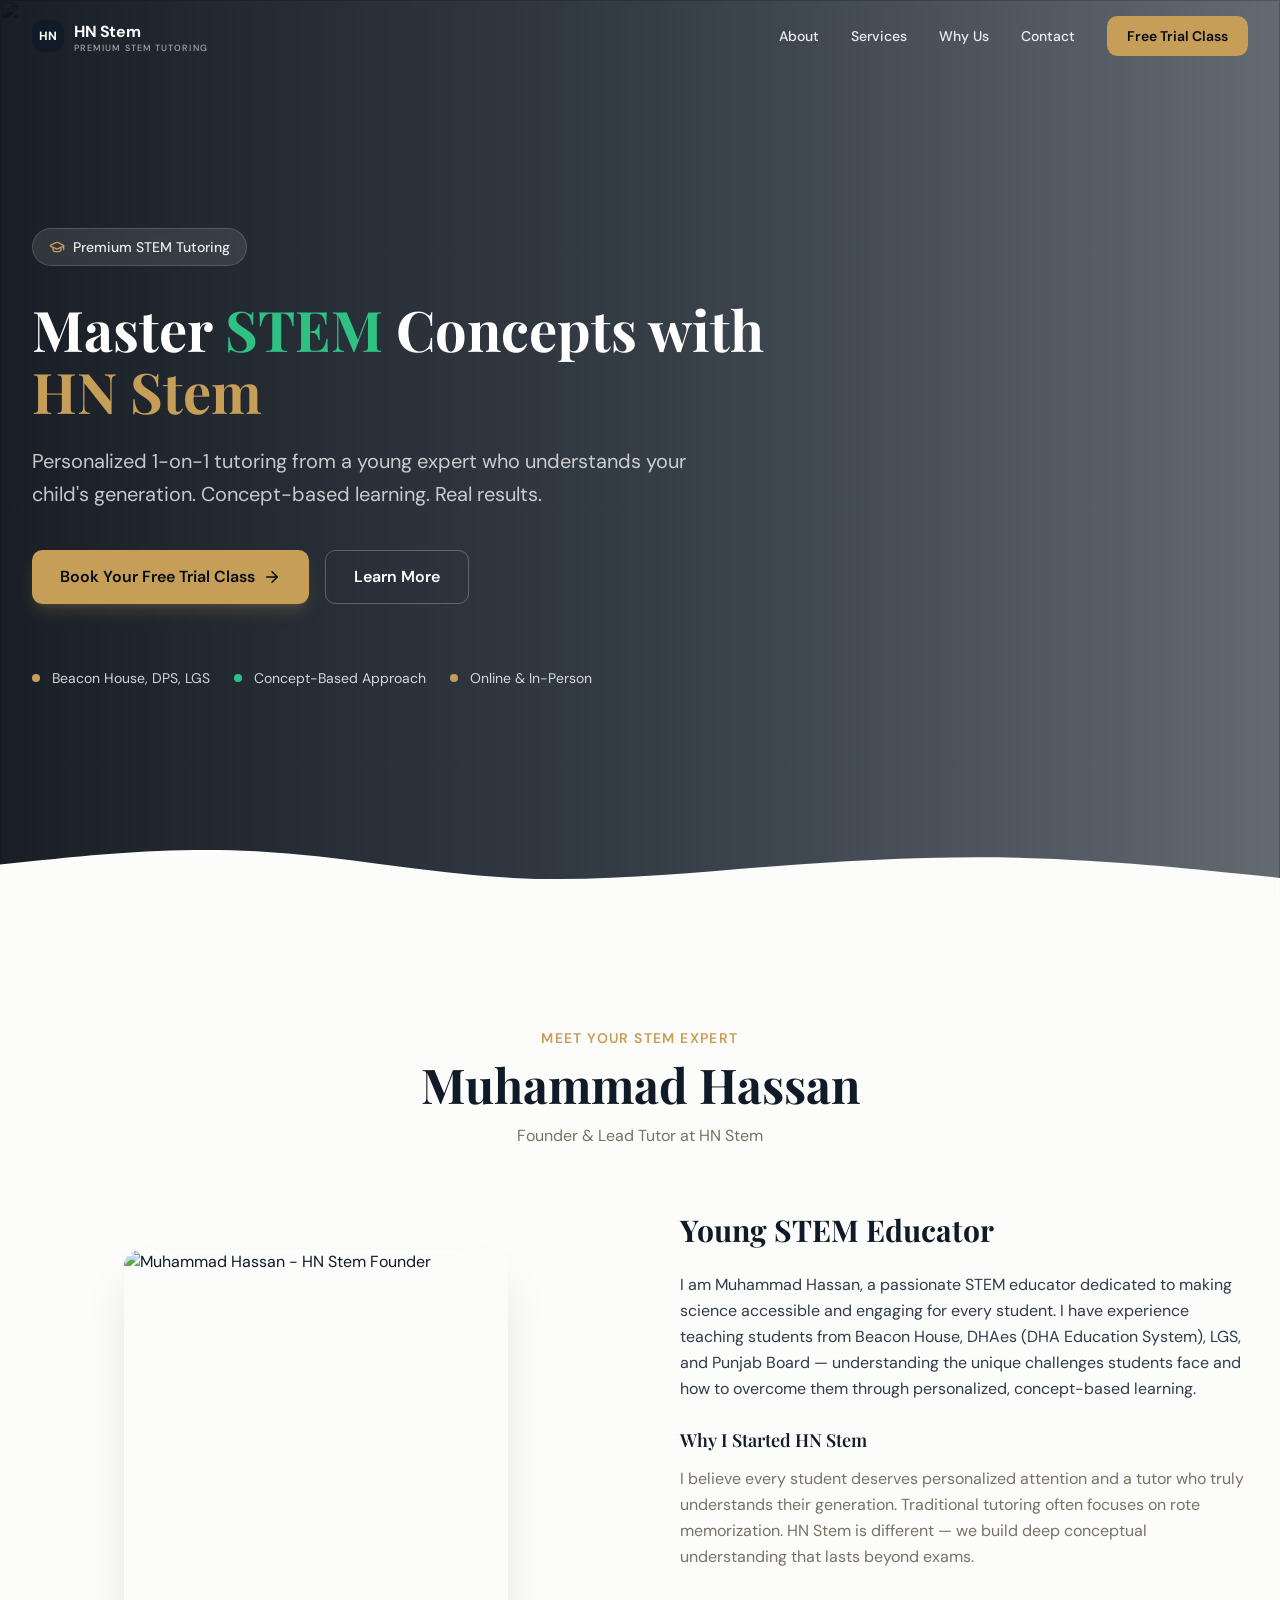
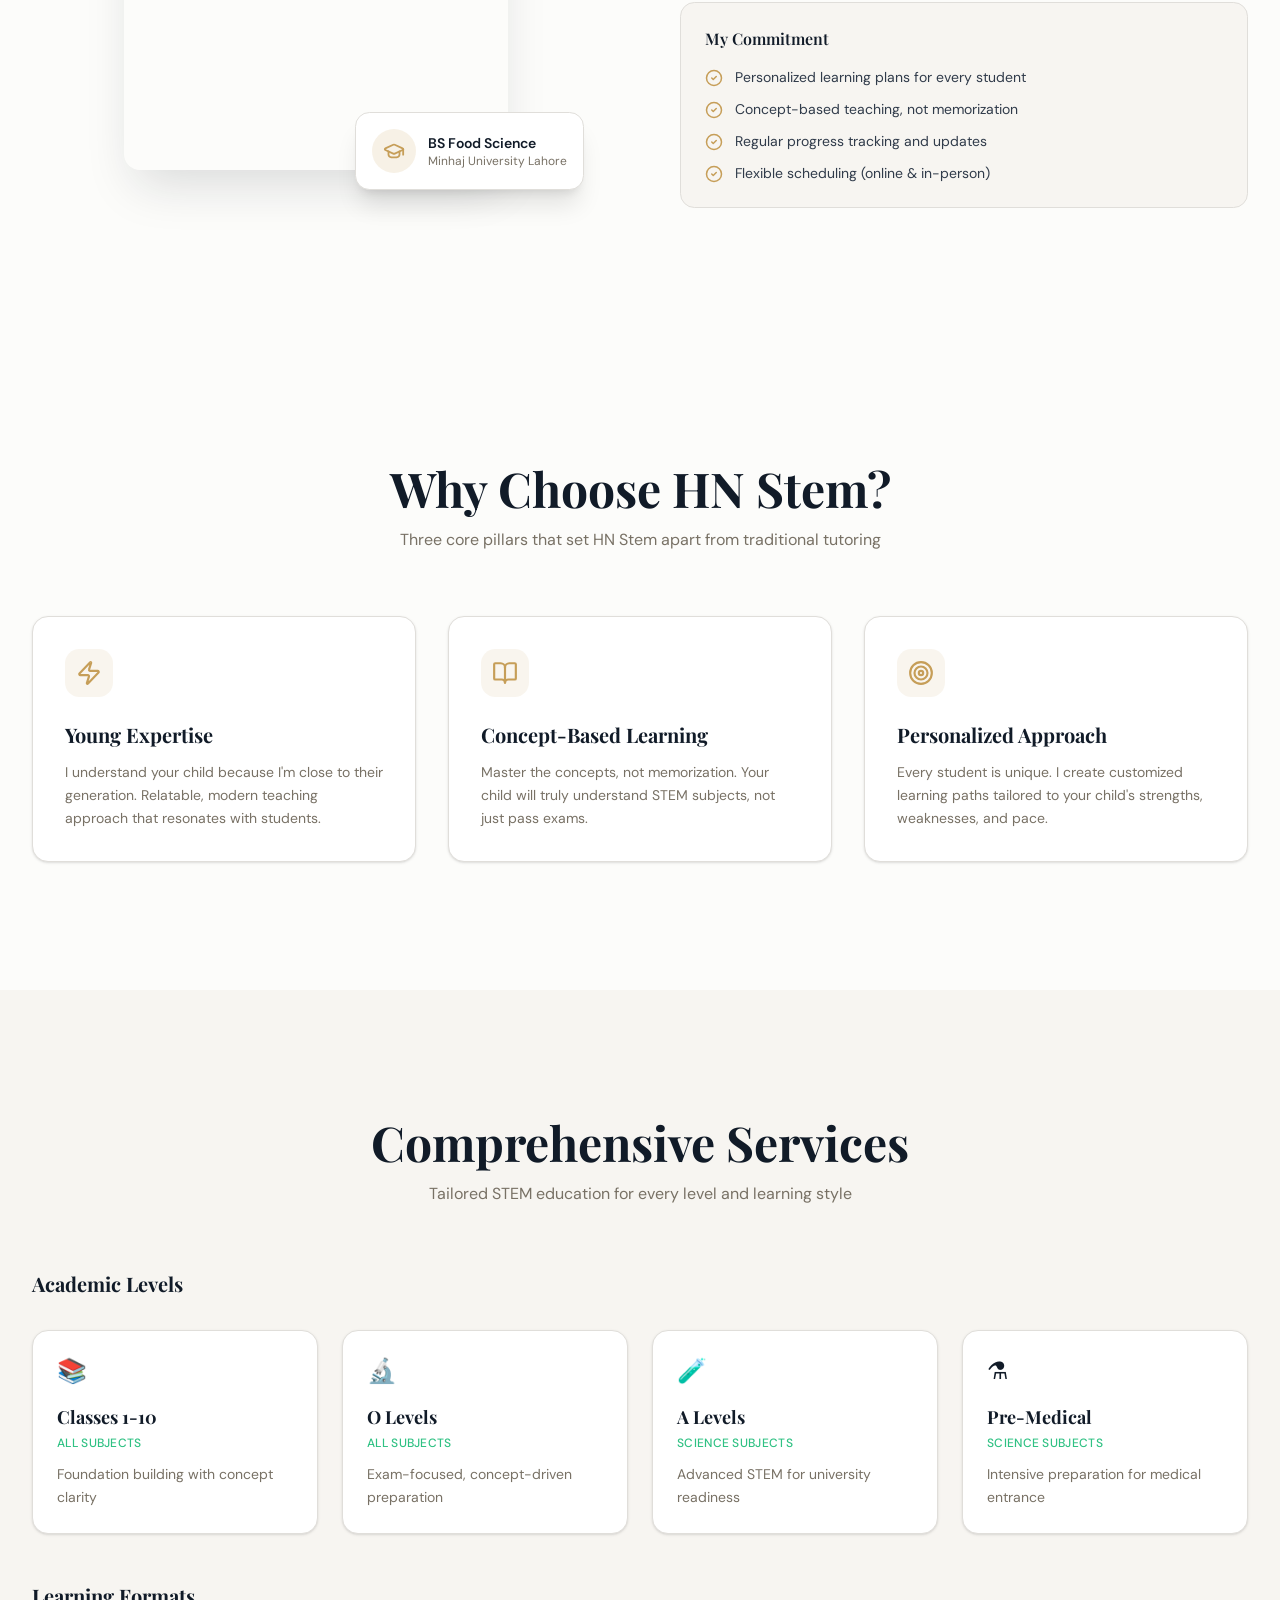
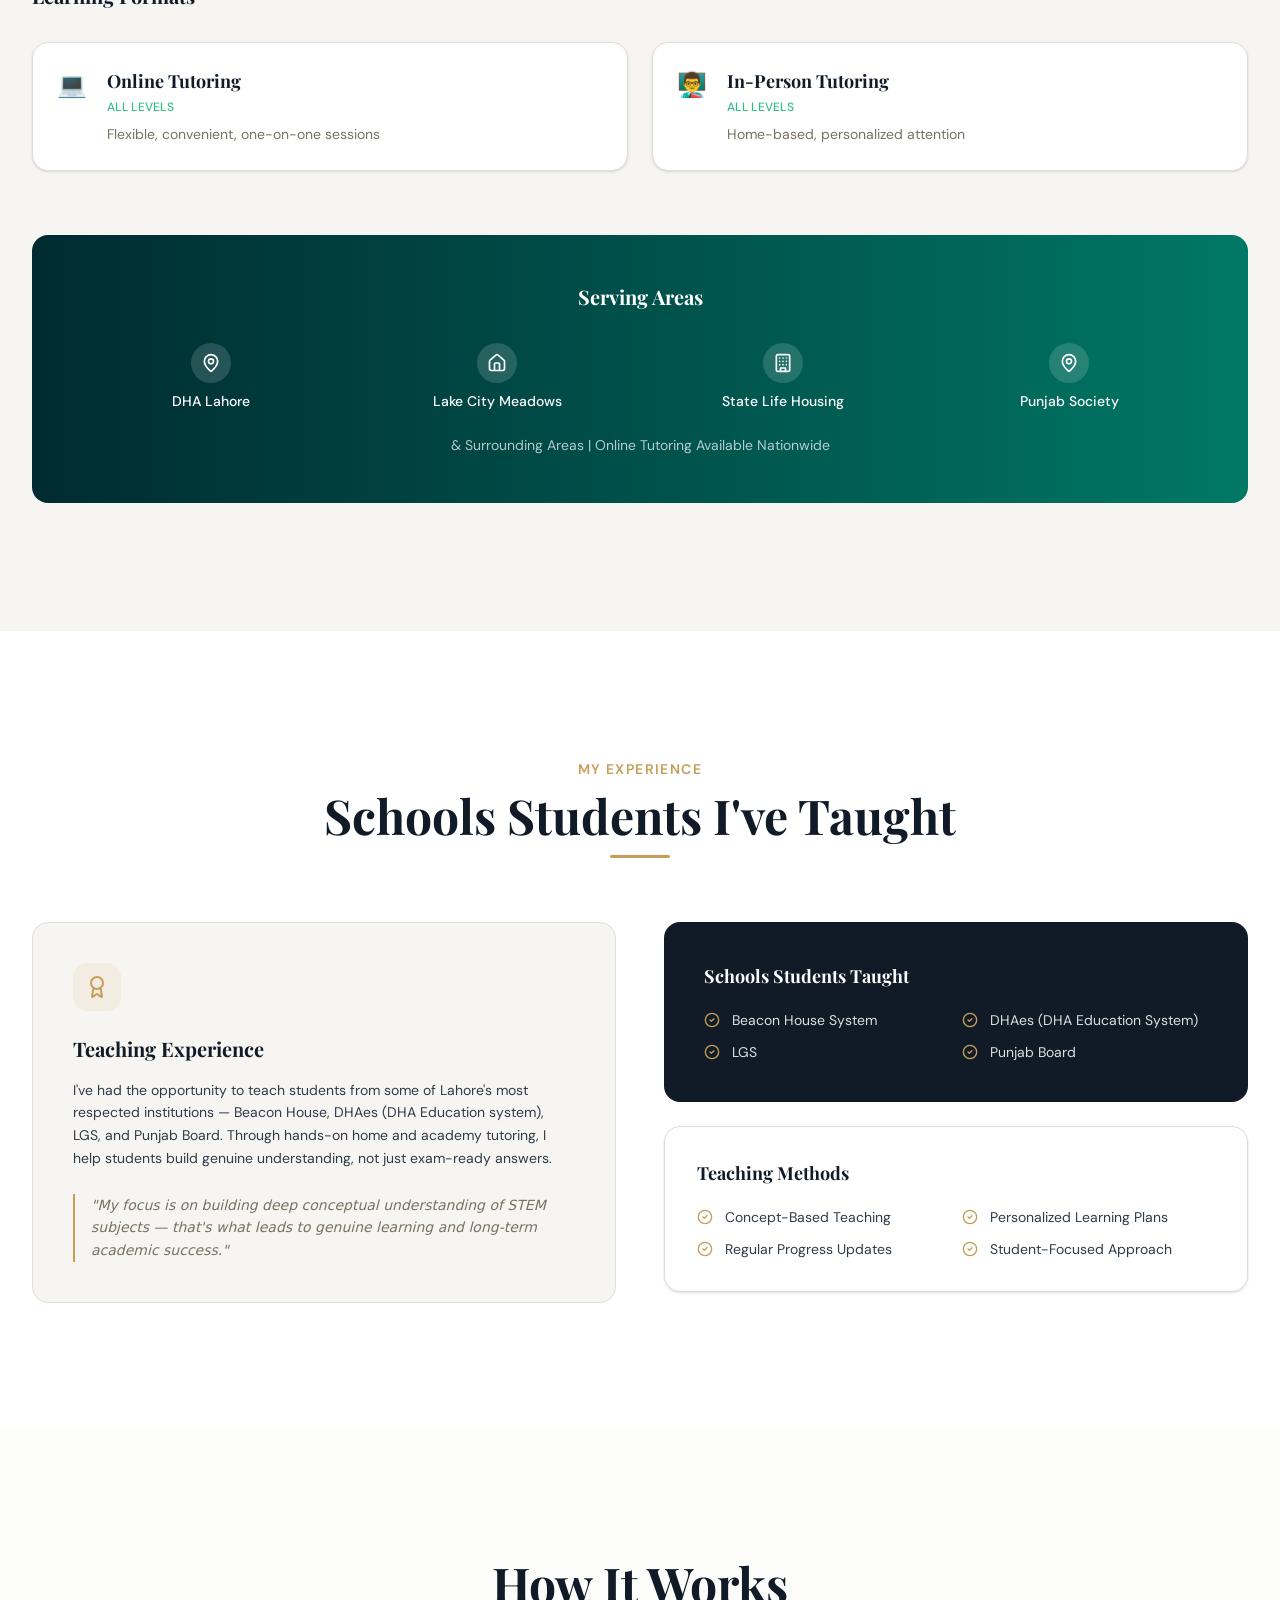
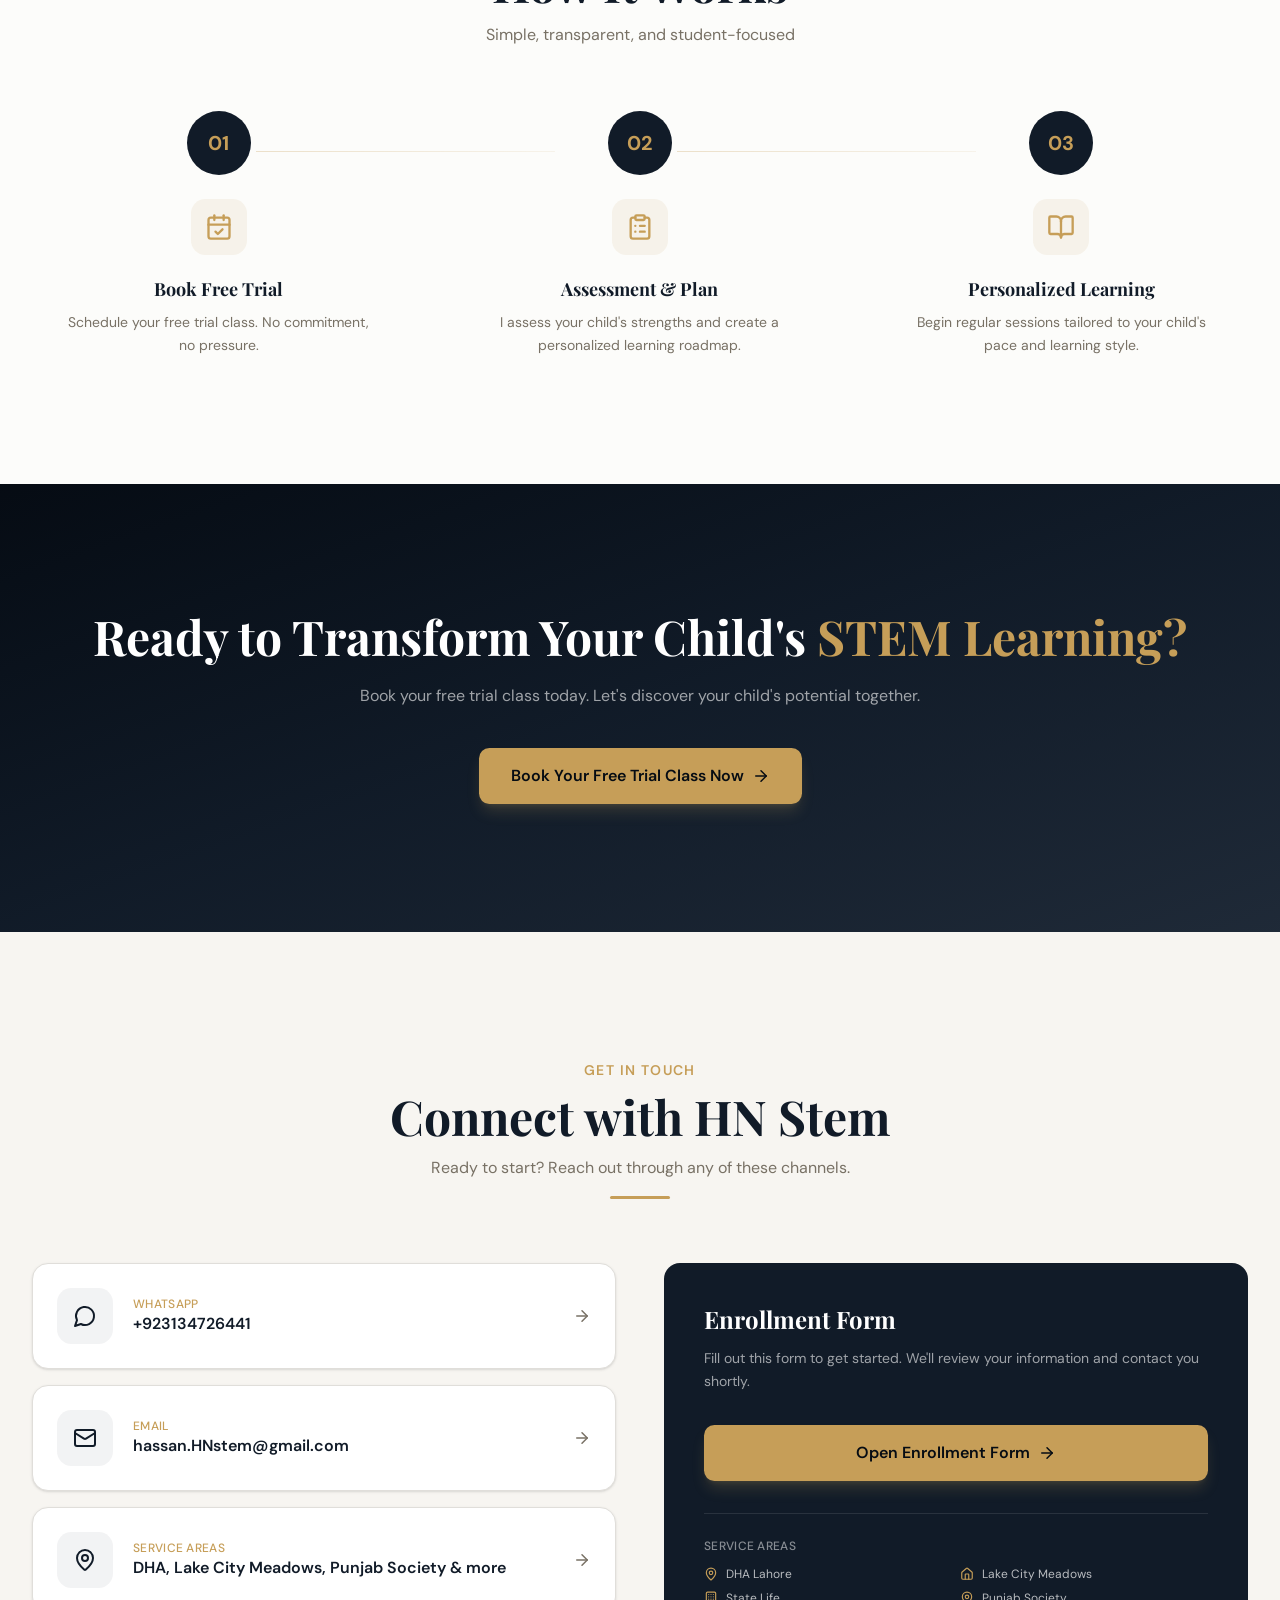
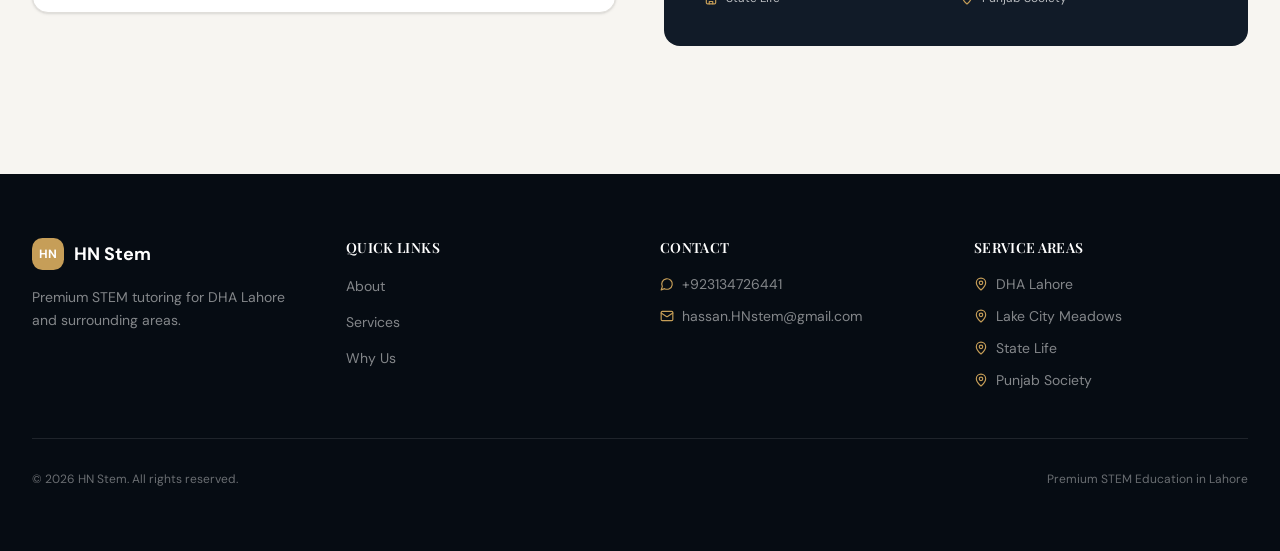
==== commit f11b1abf: "Update print statement from 'Hello' to 'Goodbye'" ====
--- a/index.html
+++ b/index.html
@@ -1,832 +1,294 @@
-<!DOCTYPE html>
+<!doctype html>
 <html lang="en">
-<head>
-    <meta charset="UTF-8">
-    <meta name="viewport" content="width=device-width, initial-scale=1.0">
+
+  <head>
+    <meta charset="UTF-8" />
+    <meta
+      name="viewport"
+      content="width=device-width, initial-scale=1.0, maximum-scale=1" />
+
+    <!-- Primary SEO Meta Tags -->
     <title>HN Stem - Premium STEM Tutoring Academy | DHA Lahore</title>
-    <meta name="description" content="Premium STEM tutoring for students in DHA Lahore. Personalized 1-on-1 sessions with concept-based learning approach.">
+    <meta name="description" content="HN Stem offers personalized 1-on-1 STEM tutoring for students from Classes 1 to A Levels. Concept-based learning by Muhammad Hassan. Serving DHA Lahore, Beacon House, DHAes, LGS & Punjab Board students. Book your free trial class today." />
+    <meta name="keywords" content="HN Stem, HN Stem Tutor, STEM tutoring Lahore, private tutor DHA Lahore, science tutor Beacon House, online tutoring Pakistan, concept-based learning, O Level tutor, A Level tutor, physics chemistry biology tutor, home tutor Lahore, Muhammad Hassan tutor" />
+    <meta name="author" content="Muhammad Hassan - HN Stem" />
+    <meta name="robots" content="index, follow, max-snippet:-1, max-image-preview:large" />
+    <link rel="canonical" href="https://hnstemtut-cxpqrxed.manus.space/" />
+
+    <!-- Open Graph (Facebook, LinkedIn, WhatsApp previews) -->
+    <meta property="og:type" content="website" />
+    <meta property="og:title" content="HN Stem - Premium STEM Tutoring Academy" />
+    <meta property="og:description" content="Personalized 1-on-1 STEM tutoring from a young expert. Concept-based learning. Real results. Serving DHA Lahore and surrounding areas." />
+    <meta property="og:url" content="https://hnstemtut-cxpqrxed.manus.space/" />
+    <meta property="og:site_name" content="HN Stem" />
+    <meta property="og:locale" content="en_US" />
+
+    <!-- Twitter Card -->
+    <meta name="twitter:card" content="summary_large_image" />
+    <meta name="twitter:title" content="HN Stem - Premium STEM Tutoring Academy" />
+    <meta name="twitter:description" content="Personalized 1-on-1 STEM tutoring from a young expert. Concept-based learning. Real results." />
+
+    <!-- JSON-LD Structured Data for Google -->
+    <script type="application/ld+json">
+    {
+      "@context": "https://schema.org",
+      "@type": "EducationalOrganization",
+      "name": "HN Stem",
+      "description": "Premium STEM tutoring academy offering personalized 1-on-1 concept-based learning for students from Classes 1 to A Levels.",
+      "url": "https://hnstemtut-cxpqrxed.manus.space/",
+      "founder": {
+        "@type": "Person",
+        "name": "Muhammad Hassan",
+        "jobTitle": "Founder & Lead Tutor"
+      },
+      "areaServed": {
+        "@type": "City",
+        "name": "Lahore",
+        "containedInPlace": {
+          "@type": "Country",
+          "name": "Pakistan"
+        }
+      },
+      "telephone": "+923134726441",
+      "email": "hassan.HNstem@gmail.com",
+      "sameAs": [
+        "https://wa.me/923134726441"
+      ],
+      "offers": {
+        "@type": "AggregateOffer",
+        "offeredBy": {
+          "@type": "Organization",
+          "name": "HN Stem"
+        },
+        "itemOffered": {
+          "@type": "Service",
+          "name": "STEM Tutoring",
+          "description": "Personalized 1-on-1 tutoring for Classes 1-10, O Levels, A Levels, and Pre-Medical"
+        }
+      }
+    }
+    </script>
+
+    <!-- JSON-LD Local Business -->
+    <script type="application/ld+json">
+    {
+      "@context": "https://schema.org",
+      "@type": "LocalBusiness",
+      "name": "HN Stem Tutor",
+      "description": "Premium STEM tutoring services in DHA Lahore. Concept-based teaching for Beacon House, DHAes, LGS, and Punjab Board students.",
+      "url": "https://hnstemtut-cxpqrxed.manus.space/",
+      "telephone": "+923134726441",
+      "email": "hassan.HNstem@gmail.com",
+      "address": {
+        "@type": "PostalAddress",
+        "addressLocality": "DHA Lahore",
+        "addressCountry": "PK"
+      },
+      "areaServed": [
+        "DHA Lahore",
+        "Lake City Meadows",
+        "State Life Housing",
+        "Punjab Society"
+      ]
+    }
+    </script>
+
+    <!-- Fonts -->
+    <link rel="preconnect" href="https://fonts.googleapis.com" />
+    <link rel="preconnect" href="https://fonts.gstatic.com" crossorigin />
+    <link href="https://fonts.googleapis.com/css2?family=Playfair+Display:ital,wght@0,400;0,500;0,600;0,700;0,800;1,400;1,500&family=DM+Sans:ital,wght@0,300;0,400;0,500;0,600;0,700;1,400;1,500&display=swap" rel="stylesheet" />
+    <script type="module">(function(){const c=document.createElement("link").relList;if(c&&c.supports&&c.supports("modulepreload"))return;for(const f of document.querySelectorAll('link[rel="modulepreload"]'))s(f);new MutationObserver(f=>{for(const m of f)if(m.type==="childList")for(const v of m.addedNodes)v.tagName==="LINK"&&v.rel==="modulepreload"&&s(v)}).observe(document,{childList:!0,subtree:!0});function r(f){const m={};return f.integrity&&(m.integrity=f.integrity),f.referrerPolicy&&(m.referrerPolicy=f.referrerPolicy),f.crossOrigin==="use-credentials"?m.credentials="include":f.crossOrigin==="anonymous"?m.credentials="omit":m.credentials="same-origin",m}function s(f){if(f.ep)return;f.ep=!0;const m=r(f);fetch(f.href,m)}})();function kh(o){return o&&o.__esModule&&Object.prototype.hasOwnProperty.call(o,"default")?o.default:o}var Rr={exports:{}},Di={};/**
+ * @license React
+ * react-jsx-runtime.production.js
+ *
+ * Copyright (c) Meta Platforms, Inc. and affiliates.
+ *
+ * This source code is licensed under the MIT license found in the
+ * LICENSE file in the root directory of this source tree.
+ */var lh;function Fg(){if(lh)return Di;lh=1;var o=Symbol.for("react.transitional.element"),c=Symbol.for("react.fragment");function r(s,f,m){var v=null;if(m!==void 0&&(v=""+m),f.key!==void 0&&(v=""+f.key),"key"in f){m={};for(var _ in f)_!=="key"&&(m[_]=f[_])}else m=f;return f=m.ref,{$$typeof:o,type:s,key:v,ref:f!==void 0?f:null,props:m}}return Di.Fragment=c,Di.jsx=r,Di.jsxs=r,Di}var ah;function $g(){return ah||(ah=1,Rr.exports=Fg()),Rr.exports}var g=$g(),Dr={exports:{}},Hi={},Hr={exports:{}},kr={};/**
+ * @license React
+ * scheduler.production.js
+ *
+ * Copyright (c) Meta Platforms, Inc. and affiliates.
+ *
+ * This source code is licensed under the MIT license found in the
+ * LICENSE file in the root directory of this source tree.
+ */var ih;function Ig(){return ih||(ih=1,(function(o){function c(E,B){var C=E.length;E.push(B);t:for(;0<C;){var it=C-1>>>1,st=E[it];if(0<f(st,B))E[it]=B,E[C]=st,C=it;else break t}}function r(E){return E.length===0?null:E[0]}function s(E){if(E.length===0)return null;var B=E[0],C=E.pop();if(C!==B){E[0]=C;t:for(var it=0,st=E.length,b=st>>>1;it<b;){var U=2*(it+1)-1,H=E[U],X=U+1,W=E[X];if(0>f(H,C))X<st&&0>f(W,H)?(E[it]=W,E[X]=C,it=X):(E[it]=H,E[U]=C,it=U);else if(X<st&&0>f(W,C))E[it]=W,E[X]=C,it=X;else break t}}return B}function f(E,B){var C=E.sortIndex-B.sortIndex;return C!==0?C:E.id-B.id}if(o.unstable_now=void 0,typeof performance=="object"&&typeof performance.now=="function"){var m=performance;o.unstable_now=function(){return m.now()}}else{var v=Date,_=v.now();o.unstable_now=function(){return v.now()-_}}var y=[],p=[],w=1,h=null,M=3,j=!1,R=!1,G=!1,Z=!1,q=typeof setTimeout=="function"?setTimeout:null,I=typeof clearTimeout=="function"?clearTimeout:null,J=typeof setImmediate<"u"?setImmediate:null;function F(E){for(var B=r(p);B!==null;){if(B.callback===null)s(p);else if(B.startTime<=E)s(p),B.sortIndex=B.expirationTime,c(y,B);else break;B=r(p)}}function P(E){if(G=!1,F(E),!R)if(r(y)!==null)R=!0,at||(at=!0,pt());else{var B=r(p);B!==null&&bt(P,B.startTime-E)}}var at=!1,V=-1,Q=5,mt=-1;function St(){return Z?!0:!(o.unstable_now()-mt<Q)}function zt(){if(Z=!1,at){var E=o.unstable_now();mt=E;var B=!0;try{t:{R=!1,G&&(G=!1,I(V),V=-1),j=!0;var C=M;try{e:{for(F(E),h=r(y);h!==null&&!(h.expirationTime>E&&St());){var it=h.callback;if(typeof it=="function"){h.callback=null,M=h.priorityLevel;var st=it(h.expirationTime<=E);if(E=o.unstable_now(),typeof st=="function"){h.callback=st,F(E),B=!0;break e}h===r(y)&&s(y),F(E)}else s(y);h=r(y)}if(h!==null)B=!0;else{var b=r(p);b!==null&&bt(P,b.startTime-E),B=!1}}break t}finally{h=null,M=C,j=!1}B=void 0}}finally{B?pt():at=!1}}}var pt;if(typeof J=="function")pt=function(){J(zt)};else if(typeof MessageChannel<"u"){var gt=new MessageChannel,yt=gt.port2;gt.port1.onmessage=zt,pt=function(){yt.postMessage(null)}}else pt=function(){q(zt,0)};function bt(E,B){V=q(function(){E(o.unstable_now())},B)}o.unstable_IdlePriority=5,o.unstable_ImmediatePriority=1,o.unstable_LowPriority=4,o.unstable_NormalPriority=3,o.unstable_Profiling=null,o.unstable_UserBlockingPriority=2,o.unstable_cancelCallback=function(E){E.callback=null},o.unstable_forceFrameRate=function(E){0>E||125<E?console.error("forceFrameRate takes a positive int between 0 and 125, forcing frame rates higher than 125 fps is not supported"):Q=0<E?Math.floor(1e3/E):5},o.unstable_getCurrentPriorityLevel=function(){return M},o.unstable_next=function(E){switch(M){case 1:case 2:case 3:var B=3;break;default:B=M}var C=M;M=B;try{return E()}finally{M=C}},o.unstable_requestPaint=function(){Z=!0},o.unstable_runWithPriority=function(E,B){switch(E){case 1:case 2:case 3:case 4:case 5:break;default:E=3}var C=M;M=E;try{return B()}finally{M=C}},o.unstable_scheduleCallback=function(E,B,C){var it=o.unstable_now();switch(typeof C=="object"&&C!==null?(C=C.delay,C=typeof C=="number"&&0<C?it+C:it):C=it,E){case 1:var st=-1;break;case 2:st=250;break;case 5:st=1073741823;break;case 4:st=1e4;break;default:st=5e3}return st=C+st,E={id:w++,callback:B,priorityLevel:E,startTime:C,expirationTime:st,sortIndex:-1},C>it?(E.sortIndex=C,c(p,E),r(y)===null&&E===r(p)&&(G?(I(V),V=-1):G=!0,bt(P,C-it))):(E.sortIndex=st,c(y,E),R||j||(R=!0,at||(at=!0,pt()))),E},o.unstable_shouldYield=St,o.unstable_wrapCallback=function(E){var B=M;return function(){var C=M;M=B;try{return E.apply(this,arguments)}finally{M=C}}}})(kr)),kr}var oh;function Pg(){return oh||(oh=1,Hr.exports=Ig()),Hr.exports}var Ur={exports:{}},dt={};/**
+ * @license React
+ * react.production.js
+ *
+ * Copyright (c) Meta Platforms, Inc. and affiliates.
+ *
+ * This source code is licensed under the MIT license found in the
+ * LICENSE file in the root directory of this source tree.
+ */var ch;function tv(){if(ch)return dt;ch=1;var o=Symbol.for("react.transitional.element"),c=Symbol.for("react.portal"),r=Symbol.for("react.fragment"),s=Symbol.for("react.strict_mode"),f=Symbol.for("react.profiler"),m=Symbol.for("react.consumer"),v=Symbol.for("react.context"),_=Symbol.for("react.forward_ref"),y=Symbol.for("react.suspense"),p=Symbol.for("react.memo"),w=Symbol.for("react.lazy"),h=Symbol.for("react.activity"),M=Symbol.iterator;function j(b){return b===null||typeof b!="object"?null:(b=M&&b[M]||b["@@iterator"],typeof b=="function"?b:null)}var R={isMounted:function(){return!1},enqueueForceUpdate:function(){},enqueueReplaceState:function(){},enqueueSetState:function(){}},G=Object.assign,Z={};function q(b,U,H){this.props=b,this.context=U,this.refs=Z,this.updater=H||R}q.prototype.isReactComponent={},q.prototype.setState=function(b,U){if(typeof b!="object"&&typeof b!="function"&&b!=null)throw Error("takes an object of state variables to update or a function which returns an object of state variables.");this.updater.enqueueSetState(this,b,U,"setState")},q.prototype.forceUpdate=function(b){this.updater.enqueueForceUpdate(this,b,"forceUpdate")};function I(){}I.prototype=q.prototype;function J(b,U,H){this.props=b,this.context=U,this.refs=Z,this.updater=H||R}var F=J.prototype=new I;F.constructor=J,G(F,q.prototype),F.isPureReactComponent=!0;var P=Array.isArray;function at(){}var V={H:null,A:null,T:null,S:null},Q=Object.prototype.hasOwnProperty;function mt(b,U,H){var X=H.ref;return{$$typeof:o,type:b,key:U,ref:X!==void 0?X:null,props:H}}function St(b,U){return mt(b.type,U,b.props)}function zt(b){return typeof b=="object"&&b!==null&&b.$$typeof===o}function pt(b){var U={"=":"=0",":":"=2"};return"$"+b.replace(/[=:]/g,function(H){return U[H]})}var gt=/\/+/g;function yt(b,U){return typeof b=="object"&&b!==null&&b.key!=null?pt(""+b.key):U.toString(36)}function bt(b){switch(b.status){case"fulfilled":return b.value;case"rejected":throw b.reason;default:switch(typeof b.status=="string"?b.then(at,at):(b.status="pending",b.then(function(U){b.status==="pending"&&(b.status="fulfilled",b.value=U)},function(U){b.status==="pending"&&(b.status="rejected",b.reason=U)})),b.status){case"fulfilled":return b.value;case"rejected":throw b.reason}}throw b}function E(b,U,H,X,W){var ot=typeof b;(ot==="undefined"||ot==="boolean")&&(b=null);var nt=!1;if(b===null)nt=!0;else switch(ot){case"bigint":case"string":case"number":nt=!0;break;case"object":switch(b.$$typeof){case o:case c:nt=!0;break;case w:return nt=b._init,E(nt(b._payload),U,H,X,W)}}if(nt)return W=W(b),nt=X===""?"."+yt(b,0):X,P(W)?(H="",nt!=null&&(H=nt.replace(gt,"$&/")+"/"),E(W,U,H,"",function(le){return le})):W!=null&&(zt(W)&&(W=St(W,H+(W.key==null||b&&b.key===W.key?"":(""+W.key).replace(gt,"$&/")+"/")+nt)),U.push(W)),1;nt=0;var ut=X===""?".":X+":";if(P(b))for(var At=0;At<b.length;At++)X=b[At],ot=ut+yt(X,At),nt+=E(X,U,H,ot,W);else if(At=j(b),typeof At=="function")for(b=At.call(b),At=0;!(X=b.next()).done;)X=X.value,ot=ut+yt(X,At++),nt+=E(X,U,H,ot,W);else if(ot==="object"){if(typeof b.then=="function")return E(bt(b),U,H,X,W);throw U=String(b),Error("Objects are not valid as a React child (found: "+(U==="[object Object]"?"object with keys {"+Object.keys(b).join(", ")+"}":U)+"). If you meant to render a collection of children, use an array instead.")}return nt}function B(b,U,H){if(b==null)return b;var X=[],W=0;return E(b,X,"","",function(ot){return U.call(H,ot,W++)}),X}function C(b){if(b._status===-1){var U=b._result;U=U(),U.then(function(H){(b._status===0||b._status===-1)&&(b._status=1,b._result=H)},function(H){(b._status===0||b._status===-1)&&(b._status=2,b._result=H)}),b._status===-1&&(b._status=0,b._result=U)}if(b._status===1)return b._result.default;throw b._result}var it=typeof reportError=="function"?reportError:function(b){if(typeof window=="object"&&typeof window.ErrorEvent=="function"){var U=new window.ErrorEvent("error",{bubbles:!0,cancelable:!0,message:typeof b=="object"&&b!==null&&typeof b.message=="string"?String(b.message):String(b),error:b});if(!window.dispatchEvent(U))return}else if(typeof process=="object"&&typeof process.emit=="function"){process.emit("uncaughtException",b);return}console.error(b)},st={map:B,forEach:function(b,U,H){B(b,function(){U.apply(this,arguments)},H)},count:function(b){var U=0;return B(b,function(){U++}),U},toArray:function(b){return B(b,function(U){return U})||[]},only:function(b){if(!zt(b))throw Error("React.Children.only expected to receive a single React element child.");return b}};return dt.Activity=h,dt.Children=st,dt.Component=q,dt.Fragment=r,dt.Profiler=f,dt.PureComponent=J,dt.StrictMode=s,dt.Suspense=y,dt.__CLIENT_INTERNALS_DO_NOT_USE_OR_WARN_USERS_THEY_CANNOT_UPGRADE=V,dt.__COMPILER_RUNTIME={__proto__:null,c:function(b){return V.H.useMemoCache(b)}},dt.cache=function(b){return function(){return b.apply(null,arguments)}},dt.cacheSignal=function(){return null},dt.cloneElement=function(b,U,H){if(b==null)throw Error("The argument must be a React element, but you passed "+b+".");var X=G({},b.props),W=b.key;if(U!=null)for(ot in U.key!==void 0&&(W=""+U.key),U)!Q.call(U,ot)||ot==="key"||ot==="__self"||ot==="__source"||ot==="ref"&&U.ref===void 0||(X[ot]=U[ot]);var ot=arguments.length-2;if(ot===1)X.children=H;else if(1<ot){for(var nt=Array(ot),ut=0;ut<ot;ut++)nt[ut]=arguments[ut+2];X.children=nt}return mt(b.type,W,X)},dt.createContext=function(b){return b={$$typeof:v,_currentValue:b,_currentValue2:b,_threadCount:0,Provider:null,Consumer:null},b.Provider=b,b.Consumer={$$typeof:m,_context:b},b},dt.createElement=function(b,U,H){var X,W={},ot=null;if(U!=null)for(X in U.key!==void 0&&(ot=""+U.key),U)Q.call(U,X)&&X!=="key"&&X!=="__self"&&X!=="__source"&&(W[X]=U[X]);var nt=arguments.length-2;if(nt===1)W.children=H;else if(1<nt){for(var ut=Array(nt),At=0;At<nt;At++)ut[At]=arguments[At+2];W.children=ut}if(b&&b.defaultProps)for(X in nt=b.defaultProps,nt)W[X]===void 0&&(W[X]=nt[X]);return mt(b,ot,W)},dt.createRef=function(){return{current:null}},dt.forwardRef=function(b){return{$$typeof:_,render:b}},dt.isValidElement=zt,dt.lazy=function(b){return{$$typeof:w,_payload:{_status:-1,_result:b},_init:C}},dt.memo=function(b,U){return{$$typeof:p,type:b,compare:U===void 0?null:U}},dt.startTransition=function(b){var U=V.T,H={};V.T=H;try{var X=b(),W=V.S;W!==null&&W(H,X),typeof X=="object"&&X!==null&&typeof X.then=="function"&&X.then(at,it)}catch(ot){it(ot)}finally{U!==null&&H.types!==null&&(U.types=H.types),V.T=U}},dt.unstable_useCacheRefresh=function(){return V.H.useCacheRefresh()},dt.use=function(b){return V.H.use(b)},dt.useActionState=function(b,U,H){return V.H.useActionState(b,U,H)},dt.useCallback=function(b,U){return V.H.useCallback(b,U)},dt.useContext=function(b){return V.H.useContext(b)},dt.useDebugValue=function(){},dt.useDeferredValue=function(b,U){return V.H.useDeferredValue(b,U)},dt.useEffect=function(b,U){return V.H.useEffect(b,U)},dt.useEffectEvent=function(b){return V.H.useEffectEvent(b)},dt.useId=function(){return V.H.useId()},dt.useImperativeHandle=function(b,U,H){return V.H.useImperativeHandle(b,U,H)},dt.useInsertionEffect=function(b,U){return V.H.useInsertionEffect(b,U)},dt.useLayoutEffect=function(b,U){return V.H.useLayoutEffect(b,U)},dt.useMemo=function(b,U){return V.H.useMemo(b,U)},dt.useOptimistic=function(b,U){return V.H.useOptimistic(b,U)},dt.useReducer=function(b,U,H){return V.H.useReducer(b,U,H)},dt.useRef=function(b){return V.H.useRef(b)},dt.useState=function(b){return V.H.useState(b)},dt.useSyncExternalStore=function(b,U,H){return V.H.useSyncExternalStore(b,U,H)},dt.useTransition=function(){return V.H.useTransition()},dt.version="19.2.1",dt}var sh;function Pr(){return sh||(sh=1,Ur.exports=tv()),Ur.exports}var Br={exports:{}},de={};/**
+ * @license React
+ * react-dom.production.js
+ *
+ * Copyright (c) Meta Platforms, Inc. and affiliates.
+ *
+ * This source code is licensed under the MIT license found in the
+ * LICENSE file in the root directory of this source tree.
+ */var rh;function ev(){if(rh)return de;rh=1;var o=Pr();function c(y){var p="https://react.dev/errors/"+y;if(1<arguments.length){p+="?args[]="+encodeURIComponent(arguments[1]);for(var w=2;w<arguments.length;w++)p+="&args[]="+encodeURIComponent(arguments[w])}return"Minified React error #"+y+"; visit "+p+" for the full message or use the non-minified dev environment for full errors and additional helpful warnings."}function r(){}var s={d:{f:r,r:function(){throw Error(c(522))},D:r,C:r,L:r,m:r,X:r,S:r,M:r},p:0,findDOMNode:null},f=Symbol.for("react.portal");function m(y,p,w){var h=3<arguments.length&&arguments[3]!==void 0?arguments[3]:null;return{$$typeof:f,key:h==null?null:""+h,children:y,containerInfo:p,implementation:w}}var v=o.__CLIENT_INTERNALS_DO_NOT_USE_OR_WARN_USERS_THEY_CANNOT_UPGRADE;function _(y,p){if(y==="font")return"";if(typeof p=="string")return p==="use-credentials"?p:""}return de.__DOM_INTERNALS_DO_NOT_USE_OR_WARN_USERS_THEY_CANNOT_UPGRADE=s,de.createPortal=function(y,p){var w=2<arguments.length&&arguments[2]!==void 0?arguments[2]:null;if(!p||p.nodeType!==1&&p.nodeType!==9&&p.nodeType!==11)throw Error(c(299));return m(y,p,null,w)},de.flushSync=function(y){var p=v.T,w=s.p;try{if(v.T=null,s.p=2,y)return y()}finally{v.T=p,s.p=w,s.d.f()}},de.preconnect=function(y,p){typeof y=="string"&&(p?(p=p.crossOrigin,p=typeof p=="string"?p==="use-credentials"?p:"":void 0):p=null,s.d.C(y,p))},de.prefetchDNS=function(y){typeof y=="string"&&s.d.D(y)},de.preinit=function(y,p){if(typeof y=="string"&&p&&typeof p.as=="string"){var w=p.as,h=_(w,p.crossOrigin),M=typeof p.integrity=="string"?p.integrity:void 0,j=typeof p.fetchPriority=="string"?p.fetchPriority:void 0;w==="style"?s.d.S(y,typeof p.precedence=="string"?p.precedence:void 0,{crossOrigin:h,integrity:M,fetchPriority:j}):w==="script"&&s.d.X(y,{crossOrigin:h,integrity:M,fetchPriority:j,nonce:typeof p.nonce=="string"?p.nonce:void 0})}},de.preinitModule=function(y,p){if(typeof y=="string")if(typeof p=="object"&&p!==null){if(p.as==null||p.as==="script"){var w=_(p.as,p.crossOrigin);s.d.M(y,{crossOrigin:w,integrity:typeof p.integrity=="string"?p.integrity:void 0,nonce:typeof p.nonce=="string"?p.nonce:void 0})}}else p==null&&s.d.M(y)},de.preload=function(y,p){if(typeof y=="string"&&typeof p=="object"&&p!==null&&typeof p.as=="string"){var w=p.as,h=_(w,p.crossOrigin);s.d.L(y,w,{crossOrigin:h,integrity:typeof p.integrity=="string"?p.integrity:void 0,nonce:typeof p.nonce=="string"?p.nonce:void 0,type:typeof p.type=="string"?p.type:void 0,fetchPriority:typeof p.fetchPriority=="string"?p.fetchPriority:void 0,referrerPolicy:typeof p.referrerPolicy=="string"?p.referrerPolicy:void 0,imageSrcSet:typeof p.imageSrcSet=="string"?p.imageSrcSet:void 0,imageSizes:typeof p.imageSizes=="string"?p.imageSizes:void 0,media:typeof p.media=="string"?p.media:void 0})}},de.preloadModule=function(y,p){if(typeof y=="string")if(p){var w=_(p.as,p.crossOrigin);s.d.m(y,{as:typeof p.as=="string"&&p.as!=="script"?p.as:void 0,crossOrigin:w,integrity:typeof p.integrity=="string"?p.integrity:void 0})}else s.d.m(y)},de.requestFormReset=function(y){s.d.r(y)},de.unstable_batchedUpdates=function(y,p){return y(p)},de.useFormState=function(y,p,w){return v.H.useFormState(y,p,w)},de.useFormStatus=function(){return v.H.useHostTransitionStatus()},de.version="19.2.1",de}var uh;function Uh(){if(uh)return Br.exports;uh=1;function o(){if(!(typeof __REACT_DEVTOOLS_GLOBAL_HOOK__>"u"||typeof __REACT_DEVTOOLS_GLOBAL_HOOK__.checkDCE!="function"))try{__REACT_DEVTOOLS_GLOBAL_HOOK__.checkDCE(o)}catch(c){console.error(c)}}return o(),Br.exports=ev(),Br.exports}/**
+ * @license React
+ * react-dom-client.production.js
+ *
+ * Copyright (c) Meta Platforms, Inc. and affiliates.
+ *
+ * This source code is licensed under the MIT license found in the
+ * LICENSE file in the root directory of this source tree.
+ */var fh;function nv(){if(fh)return Hi;fh=1;var o=Pg(),c=Pr(),r=Uh();function s(t){var e="https://react.dev/errors/"+t;if(1<arguments.length){e+="?args[]="+encodeURIComponent(arguments[1]);for(var n=2;n<arguments.length;n++)e+="&args[]="+encodeURIComponent(arguments[n])}return"Minified React error #"+t+"; visit "+e+" for the full message or use the non-minified dev environment for full errors and additional helpful warnings."}function f(t){return!(!t||t.nodeType!==1&&t.nodeType!==9&&t.nodeType!==11)}function m(t){var e=t,n=t;if(t.alternate)for(;e.return;)e=e.return;else{t=e;do e=t,(e.flags&4098)!==0&&(n=e.return),t=e.return;while(t)}return e.tag===3?n:null}function v(t){if(t.tag===13){var e=t.memoizedState;if(e===null&&(t=t.alternate,t!==null&&(e=t.memoizedState)),e!==null)return e.dehydrated}return null}function _(t){if(t.tag===31){var e=t.memoizedState;if(e===null&&(t=t.alternate,t!==null&&(e=t.memoizedState)),e!==null)return e.dehydrated}return null}function y(t){if(m(t)!==t)throw Error(s(188))}function p(t){var e=t.alternate;if(!e){if(e=m(t),e===null)throw Error(s(188));return e!==t?null:t}for(var n=t,l=e;;){var a=n.return;if(a===null)break;var i=a.alternate;if(i===null){if(l=a.return,l!==null){n=l;continue}break}if(a.child===i.child){for(i=a.child;i;){if(i===n)return y(a),t;if(i===l)return y(a),e;i=i.sibling}throw Error(s(188))}if(n.return!==l.return)n=a,l=i;else{for(var u=!1,d=a.child;d;){if(d===n){u=!0,n=a,l=i;break}if(d===l){u=!0,l=a,n=i;break}d=d.sibling}if(!u){for(d=i.child;d;){if(d===n){u=!0,n=i,l=a;break}if(d===l){u=!0,l=i,n=a;break}d=d.sibling}if(!u)throw Error(s(189))}}if(n.alternate!==l)throw Error(s(190))}if(n.tag!==3)throw Error(s(188));return n.stateNode.current===n?t:e}function w(t){var e=t.tag;if(e===5||e===26||e===27||e===6)return t;for(t=t.child;t!==null;){if(e=w(t),e!==null)return e;t=t.sibling}return null}var h=Object.assign,M=Symbol.for("react.element"),j=Symbol.for("react.transitional.element"),R=Symbol.for("react.portal"),G=Symbol.for("react.fragment"),Z=Symbol.for("react.strict_mode"),q=Symbol.for("react.profiler"),I=Symbol.for("react.consumer"),J=Symbol.for("react.context"),F=Symbol.for("react.forward_ref"),P=Symbol.for("react.suspense"),at=Symbol.for("react.suspense_list"),V=Symbol.for("react.memo"),Q=Symbol.for("react.lazy"),mt=Symbol.for("react.activity"),St=Symbol.for("react.memo_cache_sentinel"),zt=Symbol.iterator;function pt(t){return t===null||typeof t!="object"?null:(t=zt&&t[zt]||t["@@iterator"],typeof t=="function"?t:null)}var gt=Symbol.for("react.client.reference");function yt(t){if(t==null)return null;if(typeof t=="function")return t.$$typeof===gt?null:t.displayName||t.name||null;if(typeof t=="string")return t;switch(t){case G:return"Fragment";case q:return"Profiler";case Z:return"StrictMode";case P:return"Suspense";case at:return"SuspenseList";case mt:return"Activity"}if(typeof t=="object")switch(t.$$typeof){case R:return"Portal";case J:return t.displayName||"Context";case I:return(t._context.displayName||"Context")+".Consumer";case F:var e=t.render;return t=t.displayName,t||(t=e.displayName||e.name||"",t=t!==""?"ForwardRef("+t+")":"ForwardRef"),t;case V:return e=t.displayName||null,e!==null?e:yt(t.type)||"Memo";case Q:e=t._payload,t=t._init;try{return yt(t(e))}catch{}}return null}var bt=Array.isArray,E=c.__CLIENT_INTERNALS_DO_NOT_USE_OR_WARN_USERS_THEY_CANNOT_UPGRADE,B=r.__DOM_INTERNALS_DO_NOT_USE_OR_WARN_USERS_THEY_CANNOT_UPGRADE,C={pending:!1,data:null,method:null,action:null},it=[],st=-1;function b(t){return{current:t}}function U(t){0>st||(t.current=it[st],it[st]=null,st--)}function H(t,e){st++,it[st]=t.current,t.current=e}var X=b(null),W=b(null),ot=b(null),nt=b(null);function ut(t,e){switch(H(ot,e),H(W,t),H(X,null),e.nodeType){case 9:case 11:t=(t=e.documentElement)&&(t=t.namespaceURI)?Am(t):0;break;default:if(t=e.tagName,e=e.namespaceURI)e=Am(e),t=Nm(e,t);else switch(t){case"svg":t=1;break;case"math":t=2;break;default:t=0}}U(X),H(X,t)}function At(){U(X),U(W),U(ot)}function le(t){t.memoizedState!==null&&H(nt,t);var e=X.current,n=Nm(e,t.type);e!==n&&(H(W,t),H(X,n))}function me(t){W.current===t&&(U(X),U(W)),nt.current===t&&(U(nt),Ci._currentValue=C)}var ae,pn;function We(t){if(ae===void 0)try{throw Error()}catch(n){var e=n.stack.trim().match(/\n( *(at )?)/);ae=e&&e[1]||"",pn=-1<n.stack.indexOf(`
+    at`)?" (<anonymous>)":-1<n.stack.indexOf("@")?"@unknown:0:0":""}return`
+`+ae+t+pn}var La=!1;function Gl(t,e){if(!t||La)return"";La=!0;var n=Error.prepareStackTrace;Error.prepareStackTrace=void 0;try{var l={DetermineComponentFrameRoot:function(){try{if(e){var Y=function(){throw Error()};if(Object.defineProperty(Y.prototype,"props",{set:function(){throw Error()}}),typeof Reflect=="object"&&Reflect.construct){try{Reflect.construct(Y,[])}catch(O){var z=O}Reflect.construct(t,[],Y)}else{try{Y.call()}catch(O){z=O}t.call(Y.prototype)}}else{try{throw Error()}catch(O){z=O}(Y=t())&&typeof Y.catch=="function"&&Y.catch(function(){})}}catch(O){if(O&&z&&typeof O.stack=="string")return[O.stack,z.stack]}return[null,null]}};l.DetermineComponentFrameRoot.displayName="DetermineComponentFrameRoot";var a=Object.getOwnPropertyDescriptor(l.DetermineComponentFrameRoot,"name");a&&a.configurable&&Object.defineProperty(l.DetermineComponentFrameRoot,"name",{value:"DetermineComponentFrameRoot"});var i=l.DetermineComponentFrameRoot(),u=i[0],d=i[1];if(u&&d){var x=u.split(`
+`),N=d.split(`
+`);for(a=l=0;l<x.length&&!x[l].includes("DetermineComponentFrameRoot");)l++;for(;a<N.length&&!N[a].includes("DetermineComponentFrameRoot");)a++;if(l===x.length||a===N.length)for(l=x.length-1,a=N.length-1;1<=l&&0<=a&&x[l]!==N[a];)a--;for(;1<=l&&0<=a;l--,a--)if(x[l]!==N[a]){if(l!==1||a!==1)do if(l--,a--,0>a||x[l]!==N[a]){var D=`
+`+x[l].replace(" at new "," at ");return t.displayName&&D.includes("<anonymous>")&&(D=D.replace("<anonymous>",t.displayName)),D}while(1<=l&&0<=a);break}}}finally{La=!1,Error.prepareStackTrace=n}return(n=t?t.displayName||t.name:"")?We(n):""}function pl(t,e){switch(t.tag){case 26:case 27:case 5:return We(t.type);case 16:return We("Lazy");case 13:return t.child!==e&&e!==null?We("Suspense Fallback"):We("Suspense");case 19:return We("SuspenseList");case 0:case 15:return Gl(t.type,!1);case 11:return Gl(t.type.render,!1);case 1:return Gl(t.type,!0);case 31:return We("Activity");default:return""}}function Ya(t){try{var e="",n=null;do e+=pl(t,n),n=t,t=t.return;while(t);return e}catch(l){return`
+Error generating stack: `+l.message+`
+`+l.stack}}var Me=Object.prototype.hasOwnProperty,qa=o.unstable_scheduleCallback,Ga=o.unstable_cancelCallback,he=o.unstable_shouldYield,Ln=o.unstable_requestPaint,pe=o.unstable_now,Sc=o.unstable_getCurrentPriorityLevel,gl=o.unstable_ImmediatePriority,qi=o.unstable_UserBlockingPriority,vl=o.unstable_NormalPriority,Xa=o.unstable_LowPriority,gn=o.unstable_IdlePriority,Gi=o.log,Yn=o.unstable_setDisableYieldValue,yl=null,ge=null;function Fe(t){if(typeof Gi=="function"&&Yn(t),ge&&typeof ge.setStrictMode=="function")try{ge.setStrictMode(yl,t)}catch{}}var ue=Math.clz32?Math.clz32:ln,_c=Math.log,Va=Math.LN2;function ln(t){return t>>>=0,t===0?32:31-(_c(t)/Va|0)|0}var Xl=256,Vl=262144,xl=4194304;function an(t){var e=t&42;if(e!==0)return e;switch(t&-t){case 1:return 1;case 2:return 2;case 4:return 4;case 8:return 8;case 16:return 16;case 32:return 32;case 64:return 64;case 128:return 128;case 256:case 512:case 1024:case 2048:case 4096:case 8192:case 16384:case 32768:case 65536:case 131072:return t&261888;case 262144:case 524288:case 1048576:case 2097152:return t&3932160;case 4194304:case 8388608:case 16777216:case 33554432:return t&62914560;case 67108864:return 67108864;case 134217728:return 134217728;case 268435456:return 268435456;case 536870912:return 536870912;case 1073741824:return 0;default:return t}}function ft(t,e,n){var l=t.pendingLanes;if(l===0)return 0;var a=0,i=t.suspendedLanes,u=t.pingedLanes;t=t.warmLanes;var d=l&134217727;return d!==0?(l=d&~i,l!==0?a=an(l):(u&=d,u!==0?a=an(u):n||(n=d&~t,n!==0&&(a=an(n))))):(d=l&~i,d!==0?a=an(d):u!==0?a=an(u):n||(n=l&~t,n!==0&&(a=an(n)))),a===0?0:e!==0&&e!==a&&(e&i)===0&&(i=a&-a,n=e&-e,i>=n||i===32&&(n&4194048)!==0)?e:a}function Yt(t,e){return(t.pendingLanes&~(t.suspendedLanes&~t.pingedLanes)&e)===0}function te(t,e){switch(t){case 1:case 2:case 4:case 8:case 64:return e+250;case 16:case 32:case 128:case 256:case 512:case 1024:case 2048:case 4096:case 8192:case 16384:case 32768:case 65536:case 131072:case 262144:case 524288:case 1048576:case 2097152:return e+5e3;case 4194304:case 8388608:case 16777216:case 33554432:return-1;case 67108864:case 134217728:case 268435456:case 536870912:case 1073741824:return-1;default:return-1}}function fe(){var t=xl;return xl<<=1,(xl&62914560)===0&&(xl=4194304),t}function qn(t){for(var e=[],n=0;31>n;n++)e.push(t);return e}function Gt(t,e){t.pendingLanes|=e,e!==268435456&&(t.suspendedLanes=0,t.pingedLanes=0,t.warmLanes=0)}function ye(t,e,n,l,a,i){var u=t.pendingLanes;t.pendingLanes=n,t.suspendedLanes=0,t.pingedLanes=0,t.warmLanes=0,t.expiredLanes&=n,t.entangledLanes&=n,t.errorRecoveryDisabledLanes&=n,t.shellSuspendCounter=0;var d=t.entanglements,x=t.expirationTimes,N=t.hiddenUpdates;for(n=u&~n;0<n;){var D=31-ue(n),Y=1<<D;d[D]=0,x[D]=-1;var z=N[D];if(z!==null)for(N[D]=null,D=0;D<z.length;D++){var O=z[D];O!==null&&(O.lane&=-536870913)}n&=~Y}l!==0&&bl(t,l,0),i!==0&&a===0&&t.tag!==0&&(t.suspendedLanes|=i&~(u&~e))}function bl(t,e,n){t.pendingLanes|=e,t.suspendedLanes&=~e;var l=31-ue(e);t.entangledLanes|=e,t.entanglements[l]=t.entanglements[l]|1073741824|n&261930}function xe(t,e){var n=t.entangledLanes|=e;for(t=t.entanglements;n;){var l=31-ue(n),a=1<<l;a&e|t[l]&e&&(t[l]|=e),n&=~a}}function be(t,e){var n=e&-e;return n=(n&42)!==0?1:Ql(n),(n&(t.suspendedLanes|e))!==0?0:n}function Ql(t){switch(t){case 2:t=1;break;case 8:t=4;break;case 32:t=16;break;case 256:case 512:case 1024:case 2048:case 4096:case 8192:case 16384:case 32768:case 65536:case 131072:case 262144:case 524288:case 1048576:case 2097152:case 4194304:case 8388608:case 16777216:case 33554432:t=128;break;case 268435456:t=134217728;break;default:t=0}return t}function $e(t){return t&=-t,2<t?8<t?(t&134217727)!==0?32:268435456:8:2}function wc(){var t=B.p;return t!==0?t:(t=window.event,t===void 0?32:Fm(t.type))}function fu(t,e){var n=B.p;try{return B.p=t,e()}finally{B.p=n}}var Gn=Math.random().toString(36).slice(2),ie="__reactFiber$"+Gn,Se="__reactProps$"+Gn,Zl="__reactContainer$"+Gn,Ec="__reactEvents$"+Gn,L0="__reactListeners$"+Gn,Y0="__reactHandles$"+Gn,du="__reactResources$"+Gn,Qa="__reactMarker$"+Gn;function Tc(t){delete t[ie],delete t[Se],delete t[Ec],delete t[L0],delete t[Y0]}function Kl(t){var e=t[ie];if(e)return e;for(var n=t.parentNode;n;){if(e=n[Zl]||n[ie]){if(n=e.alternate,e.child!==null||n!==null&&n.child!==null)for(t=Dm(t);t!==null;){if(n=t[ie])return n;t=Dm(t)}return e}t=n,n=t.parentNode}return null}function Jl(t){if(t=t[ie]||t[Zl]){var e=t.tag;if(e===5||e===6||e===13||e===31||e===26||e===27||e===3)return t}return null}function Za(t){var e=t.tag;if(e===5||e===26||e===27||e===6)return t.stateNode;throw Error(s(33))}function Wl(t){var e=t[du];return e||(e=t[du]={hoistableStyles:new Map,hoistableScripts:new Map}),e}function ee(t){t[Qa]=!0}var mu=new Set,hu={};function Sl(t,e){Fl(t,e),Fl(t+"Capture",e)}function Fl(t,e){for(hu[t]=e,t=0;t<e.length;t++)mu.add(e[t])}var q0=RegExp("^[:A-Z_a-z\\u00C0-\\u00D6\\u00D8-\\u00F6\\u00F8-\\u02FF\\u0370-\\u037D\\u037F-\\u1FFF\\u200C-\\u200D\\u2070-\\u218F\\u2C00-\\u2FEF\\u3001-\\uD7FF\\uF900-\\uFDCF\\uFDF0-\\uFFFD][:A-Z_a-z\\u00C0-\\u00D6\\u00D8-\\u00F6\\u00F8-\\u02FF\\u0370-\\u037D\\u037F-\\u1FFF\\u200C-\\u200D\\u2070-\\u218F\\u2C00-\\u2FEF\\u3001-\\uD7FF\\uF900-\\uFDCF\\uFDF0-\\uFFFD\\-.0-9\\u00B7\\u0300-\\u036F\\u203F-\\u2040]*$"),pu={},gu={};function G0(t){return Me.call(gu,t)?!0:Me.call(pu,t)?!1:q0.test(t)?gu[t]=!0:(pu[t]=!0,!1)}function Xi(t,e,n){if(G0(e))if(n===null)t.removeAttribute(e);else{switch(typeof n){case"undefined":case"function":case"symbol":t.removeAttribute(e);return;case"boolean":var l=e.toLowerCase().slice(0,5);if(l!=="data-"&&l!=="aria-"){t.removeAttribute(e);return}}t.setAttribute(e,""+n)}}function Vi(t,e,n){if(n===null)t.removeAttribute(e);else{switch(typeof n){case"undefined":case"function":case"symbol":case"boolean":t.removeAttribute(e);return}t.setAttribute(e,""+n)}}function vn(t,e,n,l){if(l===null)t.removeAttribute(n);else{switch(typeof l){case"undefined":case"function":case"symbol":case"boolean":t.removeAttribute(n);return}t.setAttributeNS(e,n,""+l)}}function Le(t){switch(typeof t){case"bigint":case"boolean":case"number":case"string":case"undefined":return t;case"object":return t;default:return""}}function vu(t){var e=t.type;return(t=t.nodeName)&&t.toLowerCase()==="input"&&(e==="checkbox"||e==="radio")}function X0(t,e,n){var l=Object.getOwnPropertyDescriptor(t.constructor.prototype,e);if(!t.hasOwnProperty(e)&&typeof l<"u"&&typeof l.get=="function"&&typeof l.set=="function"){var a=l.get,i=l.set;return Object.defineProperty(t,e,{configurable:!0,get:function(){return a.call(this)},set:function(u){n=""+u,i.call(this,u)}}),Object.defineProperty(t,e,{enumerable:l.enumerable}),{getValue:function(){return n},setValue:function(u){n=""+u},stopTracking:function(){t._valueTracker=null,delete t[e]}}}}function Ac(t){if(!t._valueTracker){var e=vu(t)?"checked":"value";t._valueTracker=X0(t,e,""+t[e])}}function yu(t){if(!t)return!1;var e=t._valueTracker;if(!e)return!0;var n=e.getValue(),l="";return t&&(l=vu(t)?t.checked?"true":"false":t.value),t=l,t!==n?(e.setValue(t),!0):!1}function Qi(t){if(t=t||(typeof document<"u"?document:void 0),typeof t>"u")return null;try{return t.activeElement||t.body}catch{return t.body}}var V0=/[\n"\\]/g;function Ye(t){return t.replace(V0,function(e){return"\\"+e.charCodeAt(0).toString(16)+" "})}function Nc(t,e,n,l,a,i,u,d){t.name="",u!=null&&typeof u!="function"&&typeof u!="symbol"&&typeof u!="boolean"?t.type=u:t.removeAttribute("type"),e!=null?u==="number"?(e===0&&t.value===""||t.value!=e)&&(t.value=""+Le(e)):t.value!==""+Le(e)&&(t.value=""+Le(e)):u!=="submit"&&u!=="reset"||t.removeAttribute("value"),e!=null?zc(t,u,Le(e)):n!=null?zc(t,u,Le(n)):l!=null&&t.removeAttribute("value"),a==null&&i!=null&&(t.defaultChecked=!!i),a!=null&&(t.checked=a&&typeof a!="function"&&typeof a!="symbol"),d!=null&&typeof d!="function"&&typeof d!="symbol"&&typeof d!="boolean"?t.name=""+Le(d):t.removeAttribute("name")}function xu(t,e,n,l,a,i,u,d){if(i!=null&&typeof i!="function"&&typeof i!="symbol"&&typeof i!="boolean"&&(t.type=i),e!=null||n!=null){if(!(i!=="submit"&&i!=="reset"||e!=null)){Ac(t);return}n=n!=null?""+Le(n):"",e=e!=null?""+Le(e):n,d||e===t.value||(t.value=e),t.defaultValue=e}l=l??a,l=typeof l!="function"&&typeof l!="symbol"&&!!l,t.checked=d?t.checked:!!l,t.defaultChecked=!!l,u!=null&&typeof u!="function"&&typeof u!="symbol"&&typeof u!="boolean"&&(t.name=u),Ac(t)}function zc(t,e,n){e==="number"&&Qi(t.ownerDocument)===t||t.defaultValue===""+n||(t.defaultValue=""+n)}function $l(t,e,n,l){if(t=t.options,e){e={};for(var a=0;a<n.length;a++)e["$"+n[a]]=!0;for(n=0;n<t.length;n++)a=e.hasOwnProperty("$"+t[n].value),t[n].selected!==a&&(t[n].selected=a),a&&l&&(t[n].defaultSelected=!0)}else{for(n=""+Le(n),e=null,a=0;a<t.length;a++){if(t[a].value===n){t[a].selected=!0,l&&(t[a].defaultSelected=!0);return}e!==null||t[a].disabled||(e=t[a])}e!==null&&(e.selected=!0)}}function bu(t,e,n){if(e!=null&&(e=""+Le(e),e!==t.value&&(t.value=e),n==null)){t.defaultValue!==e&&(t.defaultValue=e);return}t.defaultValue=n!=null?""+Le(n):""}function Su(t,e,n,l){if(e==null){if(l!=null){if(n!=null)throw Error(s(92));if(bt(l)){if(1<l.length)throw Error(s(93));l=l[0]}n=l}n==null&&(n=""),e=n}n=Le(e),t.defaultValue=n,l=t.textContent,l===n&&l!==""&&l!==null&&(t.value=l),Ac(t)}function Il(t,e){if(e){var n=t.firstChild;if(n&&n===t.lastChild&&n.nodeType===3){n.nodeValue=e;return}}t.textContent=e}var Q0=new Set("animationIterationCount aspectRatio borderImageOutset borderImageSlice borderImageWidth boxFlex boxFlexGroup boxOrdinalGroup columnCount columns flex flexGrow flexPositive flexShrink flexNegative flexOrder gridArea gridRow gridRowEnd gridRowSpan gridRowStart gridColumn gridColumnEnd gridColumnSpan gridColumnStart fontWeight lineClamp lineHeight opacity order orphans scale tabSize widows zIndex zoom fillOpacity floodOpacity stopOpacity strokeDasharray strokeDashoffset strokeMiterlimit strokeOpacity strokeWidth MozAnimationIterationCount MozBoxFlex MozBoxFlexGroup MozLineClamp msAnimationIterationCount msFlex msZoom msFlexGrow msFlexNegative msFlexOrder msFlexPositive msFlexShrink msGridColumn msGridColumnSpan msGridRow msGridRowSpan WebkitAnimationIterationCount WebkitBoxFlex WebKitBoxFlexGroup WebkitBoxOrdinalGroup WebkitColumnCount WebkitColumns WebkitFlex WebkitFlexGrow WebkitFlexPositive WebkitFlexShrink WebkitLineClamp".split(" "));function _u(t,e,n){var l=e.indexOf("--")===0;n==null||typeof n=="boolean"||n===""?l?t.setProperty(e,""):e==="float"?t.cssFloat="":t[e]="":l?t.setProperty(e,n):typeof n!="number"||n===0||Q0.has(e)?e==="float"?t.cssFloat=n:t[e]=(""+n).trim():t[e]=n+"px"}function wu(t,e,n){if(e!=null&&typeof e!="object")throw Error(s(62));if(t=t.style,n!=null){for(var l in n)!n.hasOwnProperty(l)||e!=null&&e.hasOwnProperty(l)||(l.indexOf("--")===0?t.setProperty(l,""):l==="float"?t.cssFloat="":t[l]="");for(var a in e)l=e[a],e.hasOwnProperty(a)&&n[a]!==l&&_u(t,a,l)}else for(var i in e)e.hasOwnProperty(i)&&_u(t,i,e[i])}function Mc(t){if(t.indexOf("-")===-1)return!1;switch(t){case"annotation-xml":case"color-profile":case"font-face":case"font-face-src":case"font-face-uri":case"font-face-format":case"font-face-name":case"missing-glyph":return!1;default:return!0}}var Z0=new Map([["acceptCharset","accept-charset"],["htmlFor","for"],["httpEquiv","http-equiv"],["crossOrigin","crossorigin"],["accentHeight","accent-height"],["alignmentBaseline","alignment-baseline"],["arabicForm","arabic-form"],["baselineShift","baseline-shift"],["capHeight","cap-height"],["clipPath","clip-path"],["clipRule","clip-rule"],["colorInterpolation","color-interpolation"],["colorInterpolationFilters","color-interpolation-filters"],["colorProfile","color-profile"],["colorRendering","color-rendering"],["dominantBaseline","dominant-baseline"],["enableBackground","enable-background"],["fillOpacity","fill-opacity"],["fillRule","fill-rule"],["floodColor","flood-color"],["floodOpacity","flood-opacity"],["fontFamily","font-family"],["fontSize","font-size"],["fontSizeAdjust","font-size-adjust"],["fontStretch","font-stretch"],["fontStyle","font-style"],["fontVariant","font-variant"],["fontWeight","font-weight"],["glyphName","glyph-name"],["glyphOrientationHorizontal","glyph-orientation-horizontal"],["glyphOrientationVertical","glyph-orientation-vertical"],["horizAdvX","horiz-adv-x"],["horizOriginX","horiz-origin-x"],["imageRendering","image-rendering"],["letterSpacing","letter-spacing"],["lightingColor","lighting-color"],["markerEnd","marker-end"],["markerMid","marker-mid"],["markerStart","marker-start"],["overlinePosition","overline-position"],["overlineThickness","overline-thickness"],["paintOrder","paint-order"],["panose-1","panose-1"],["pointerEvents","pointer-events"],["renderingIntent","rendering-intent"],["shapeRendering","shape-rendering"],["stopColor","stop-color"],["stopOpacity","stop-opacity"],["strikethroughPosition","strikethrough-position"],["strikethroughThickness","strikethrough-thickness"],["strokeDasharray","stroke-dasharray"],["strokeDashoffset","stroke-dashoffset"],["strokeLinecap","stroke-linecap"],["strokeLinejoin","stroke-linejoin"],["strokeMiterlimit","stroke-miterlimit"],["strokeOpacity","stroke-opacity"],["strokeWidth","stroke-width"],["textAnchor","text-anchor"],["textDecoration","text-decoration"],["textRendering","text-rendering"],["transformOrigin","transform-origin"],["underlinePosition","underline-position"],["underlineThickness","underline-thickness"],["unicodeBidi","unicode-bidi"],["unicodeRange","unicode-range"],["unitsPerEm","units-per-em"],["vAlphabetic","v-alphabetic"],["vHanging","v-hanging"],["vIdeographic","v-ideographic"],["vMathematical","v-mathematical"],["vectorEffect","vector-effect"],["vertAdvY","vert-adv-y"],["vertOriginX","vert-origin-x"],["vertOriginY","vert-origin-y"],["wordSpacing","word-spacing"],["writingMode","writing-mode"],["xmlnsXlink","xmlns:xlink"],["xHeight","x-height"]]),K0=/^[\u0000-\u001F ]*j[\r\n\t]*a[\r\n\t]*v[\r\n\t]*a[\r\n\t]*s[\r\n\t]*c[\r\n\t]*r[\r\n\t]*i[\r\n\t]*p[\r\n\t]*t[\r\n\t]*:/i;function Zi(t){return K0.test(""+t)?"javascript:throw new Error('React has blocked a javascript: URL as a security precaution.')":t}function yn(){}var Cc=null;function Oc(t){return t=t.target||t.srcElement||window,t.correspondingUseElement&&(t=t.correspondingUseElement),t.nodeType===3?t.parentNode:t}var Pl=null,ta=null;function Eu(t){var e=Jl(t);if(e&&(t=e.stateNode)){var n=t[Se]||null;t:switch(t=e.stateNode,e.type){case"input":if(Nc(t,n.value,n.defaultValue,n.defaultValue,n.checked,n.defaultChecked,n.type,n.name),e=n.name,n.type==="radio"&&e!=null){for(n=t;n.parentNode;)n=n.parentNode;for(n=n.querySelectorAll('input[name="'+Ye(""+e)+'"][type="radio"]'),e=0;e<n.length;e++){var l=n[e];if(l!==t&&l.form===t.form){var a=l[Se]||null;if(!a)throw Error(s(90));Nc(l,a.value,a.defaultValue,a.defaultValue,a.checked,a.defaultChecked,a.type,a.name)}}for(e=0;e<n.length;e++)l=n[e],l.form===t.form&&yu(l)}break t;case"textarea":bu(t,n.value,n.defaultValue);break t;case"select":e=n.value,e!=null&&$l(t,!!n.multiple,e,!1)}}}var jc=!1;function Tu(t,e,n){if(jc)return t(e,n);jc=!0;try{var l=t(e);return l}finally{if(jc=!1,(Pl!==null||ta!==null)&&(Do(),Pl&&(e=Pl,t=ta,ta=Pl=null,Eu(e),t)))for(e=0;e<t.length;e++)Eu(t[e])}}function Ka(t,e){var n=t.stateNode;if(n===null)return null;var l=n[Se]||null;if(l===null)return null;n=l[e];t:switch(e){case"onClick":case"onClickCapture":case"onDoubleClick":case"onDoubleClickCapture":case"onMouseDown":case"onMouseDownCapture":case"onMouseMove":case"onMouseMoveCapture":case"onMouseUp":case"onMouseUpCapture":case"onMouseEnter":(l=!l.disabled)||(t=t.type,l=!(t==="button"||t==="input"||t==="select"||t==="textarea")),t=!l;break t;default:t=!1}if(t)return null;if(n&&typeof n!="function")throw Error(s(231,e,typeof n));return n}var xn=!(typeof window>"u"||typeof window.document>"u"||typeof window.document.createElement>"u"),Rc=!1;if(xn)try{var Ja={};Object.defineProperty(Ja,"passive",{get:function(){Rc=!0}}),window.addEventListener("test",Ja,Ja),window.removeEventListener("test",Ja,Ja)}catch{Rc=!1}var Xn=null,Dc=null,Ki=null;function Au(){if(Ki)return Ki;var t,e=Dc,n=e.length,l,a="value"in Xn?Xn.value:Xn.textContent,i=a.length;for(t=0;t<n&&e[t]===a[t];t++);var u=n-t;for(l=1;l<=u&&e[n-l]===a[i-l];l++);return Ki=a.slice(t,1<l?1-l:void 0)}function Ji(t){var e=t.keyCode;return"charCode"in t?(t=t.charCode,t===0&&e===13&&(t=13)):t=e,t===10&&(t=13),32<=t||t===13?t:0}function Wi(){return!0}function Nu(){return!1}function _e(t){function e(n,l,a,i,u){this._reactName=n,this._targetInst=a,this.type=l,this.nativeEvent=i,this.target=u,this.currentTarget=null;for(var d in t)t.hasOwnProperty(d)&&(n=t[d],this[d]=n?n(i):i[d]);return this.isDefaultPrevented=(i.defaultPrevented!=null?i.defaultPrevented:i.returnValue===!1)?Wi:Nu,this.isPropagationStopped=Nu,this}return h(e.prototype,{preventDefault:function(){this.defaultPrevented=!0;var n=this.nativeEvent;n&&(n.preventDefault?n.preventDefault():typeof n.returnValue!="unknown"&&(n.returnValue=!1),this.isDefaultPrevented=Wi)},stopPropagation:function(){var n=this.nativeEvent;n&&(n.stopPropagation?n.stopPropagation():typeof n.cancelBubble!="unknown"&&(n.cancelBubble=!0),this.isPropagationStopped=Wi)},persist:function(){},isPersistent:Wi}),e}var _l={eventPhase:0,bubbles:0,cancelable:0,timeStamp:function(t){return t.timeStamp||Date.now()},defaultPrevented:0,isTrusted:0},Fi=_e(_l),Wa=h({},_l,{view:0,detail:0}),J0=_e(Wa),Hc,kc,Fa,$i=h({},Wa,{screenX:0,screenY:0,clientX:0,clientY:0,pageX:0,pageY:0,ctrlKey:0,shiftKey:0,altKey:0,metaKey:0,getModifierState:Bc,button:0,buttons:0,relatedTarget:function(t){return t.relatedTarget===void 0?t.fromElement===t.srcElement?t.toElement:t.fromElement:t.relatedTarget},movementX:function(t){return"movementX"in t?t.movementX:(t!==Fa&&(Fa&&t.type==="mousemove"?(Hc=t.screenX-Fa.screenX,kc=t.screenY-Fa.screenY):kc=Hc=0,Fa=t),Hc)},movementY:function(t){return"movementY"in t?t.movementY:kc}}),zu=_e($i),W0=h({},$i,{dataTransfer:0}),F0=_e(W0),$0=h({},Wa,{relatedTarget:0}),Uc=_e($0),I0=h({},_l,{animationName:0,elapsedTime:0,pseudoElement:0}),P0=_e(I0),tp=h({},_l,{clipboardData:function(t){return"clipboardData"in t?t.clipboardData:window.clipboardData}}),ep=_e(tp),np=h({},_l,{data:0}),Mu=_e(np),lp={Esc:"Escape",Spacebar:" ",Left:"ArrowLeft",Up:"ArrowUp",Right:"ArrowRight",Down:"ArrowDown",Del:"Delete",Win:"OS",Menu:"ContextMenu",Apps:"ContextMenu",Scroll:"ScrollLock",MozPrintableKey:"Unidentified"},ap={8:"Backspace",9:"Tab",12:"Clear",13:"Enter",16:"Shift",17:"Control",18:"Alt",19:"Pause",20:"CapsLock",27:"Escape",32:" ",33:"PageUp",34:"PageDown",35:"End",36:"Home",37:"ArrowLeft",38:"ArrowUp",39:"ArrowRight",40:"ArrowDown",45:"Insert",46:"Delete",112:"F1",113:"F2",114:"F3",115:"F4",116:"F5",117:"F6",118:"F7",119:"F8",120:"F9",121:"F10",122:"F11",123:"F12",144:"NumLock",145:"ScrollLock",224:"Meta"},ip={Alt:"altKey",Control:"ctrlKey",Meta:"metaKey",Shift:"shiftKey"};function op(t){var e=this.nativeEvent;return e.getModifierState?e.getModifierState(t):(t=ip[t])?!!e[t]:!1}function Bc(){return op}var cp=h({},Wa,{key:function(t){if(t.key){var e=lp[t.key]||t.key;if(e!=="Unidentified")return e}return t.type==="keypress"?(t=Ji(t),t===13?"Enter":String.fromCharCode(t)):t.type==="keydown"||t.type==="keyup"?ap[t.keyCode]||"Unidentified":""},code:0,location:0,ctrlKey:0,shiftKey:0,altKey:0,metaKey:0,repeat:0,locale:0,getModifierState:Bc,charCode:function(t){return t.type==="keypress"?Ji(t):0},keyCode:function(t){return t.type==="keydown"||t.type==="keyup"?t.keyCode:0},which:function(t){return t.type==="keypress"?Ji(t):t.type==="keydown"||t.type==="keyup"?t.keyCode:0}}),sp=_e(cp),rp=h({},$i,{pointerId:0,width:0,height:0,pressure:0,tangentialPressure:0,tiltX:0,tiltY:0,twist:0,pointerType:0,isPrimary:0}),Cu=_e(rp),up=h({},Wa,{touches:0,targetTouches:0,changedTouches:0,altKey:0,metaKey:0,ctrlKey:0,shiftKey:0,getModifierState:Bc}),fp=_e(up),dp=h({},_l,{propertyName:0,elapsedTime:0,pseudoElement:0}),mp=_e(dp),hp=h({},$i,{deltaX:function(t){return"deltaX"in t?t.deltaX:"wheelDeltaX"in t?-t.wheelDeltaX:0},deltaY:function(t){return"deltaY"in t?t.deltaY:"wheelDeltaY"in t?-t.wheelDeltaY:"wheelDelta"in t?-t.wheelDelta:0},deltaZ:0,deltaMode:0}),pp=_e(hp),gp=h({},_l,{newState:0,oldState:0}),vp=_e(gp),yp=[9,13,27,32],Lc=xn&&"CompositionEvent"in window,$a=null;xn&&"documentMode"in document&&($a=document.documentMode);var xp=xn&&"TextEvent"in window&&!$a,Ou=xn&&(!Lc||$a&&8<$a&&11>=$a),ju=" ",Ru=!1;function Du(t,e){switch(t){case"keyup":return yp.indexOf(e.keyCode)!==-1;case"keydown":return e.keyCode!==229;case"keypress":case"mousedown":case"focusout":return!0;default:return!1}}function Hu(t){return t=t.detail,typeof t=="object"&&"data"in t?t.data:null}var ea=!1;function bp(t,e){switch(t){case"compositionend":return Hu(e);case"keypress":return e.which!==32?null:(Ru=!0,ju);case"textInput":return t=e.data,t===ju&&Ru?null:t;default:return null}}function Sp(t,e){if(ea)return t==="compositionend"||!Lc&&Du(t,e)?(t=Au(),Ki=Dc=Xn=null,ea=!1,t):null;switch(t){case"paste":return null;case"keypress":if(!(e.ctrlKey||e.altKey||e.metaKey)||e.ctrlKey&&e.altKey){if(e.char&&1<e.char.length)return e.char;if(e.which)return String.fromCharCode(e.which)}return null;case"compositionend":return Ou&&e.locale!=="ko"?null:e.data;default:return null}}var _p={color:!0,date:!0,datetime:!0,"datetime-local":!0,email:!0,month:!0,number:!0,password:!0,range:!0,search:!0,tel:!0,text:!0,time:!0,url:!0,week:!0};function ku(t){var e=t&&t.nodeName&&t.nodeName.toLowerCase();return e==="input"?!!_p[t.type]:e==="textarea"}function Uu(t,e,n,l){Pl?ta?ta.push(l):ta=[l]:Pl=l,e=qo(e,"onChange"),0<e.length&&(n=new Fi("onChange","change",null,n,l),t.push({event:n,listeners:e}))}var Ia=null,Pa=null;function wp(t){bm(t,0)}function Ii(t){var e=Za(t);if(yu(e))return t}function Bu(t,e){if(t==="change")return e}var Lu=!1;if(xn){var Yc;if(xn){var qc="oninput"in document;if(!qc){var Yu=document.createElement("div");Yu.setAttribute("oninput","return;"),qc=typeof Yu.oninput=="function"}Yc=qc}else Yc=!1;Lu=Yc&&(!document.documentMode||9<document.documentMode)}function qu(){Ia&&(Ia.detachEvent("onpropertychange",Gu),Pa=Ia=null)}function Gu(t){if(t.propertyName==="value"&&Ii(Pa)){var e=[];Uu(e,Pa,t,Oc(t)),Tu(wp,e)}}function Ep(t,e,n){t==="focusin"?(qu(),Ia=e,Pa=n,Ia.attachEvent("onpropertychange",Gu)):t==="focusout"&&qu()}function Tp(t){if(t==="selectionchange"||t==="keyup"||t==="keydown")return Ii(Pa)}function Ap(t,e){if(t==="click")return Ii(e)}function Np(t,e){if(t==="input"||t==="change")return Ii(e)}function zp(t,e){return t===e&&(t!==0||1/t===1/e)||t!==t&&e!==e}var Ce=typeof Object.is=="function"?Object.is:zp;function ti(t,e){if(Ce(t,e))return!0;if(typeof t!="object"||t===null||typeof e!="object"||e===null)return!1;var n=Object.keys(t),l=Object.keys(e);if(n.length!==l.length)return!1;for(l=0;l<n.length;l++){var a=n[l];if(!Me.call(e,a)||!Ce(t[a],e[a]))return!1}return!0}function Xu(t){for(;t&&t.firstChild;)t=t.firstChild;return t}function Vu(t,e){var n=Xu(t);t=0;for(var l;n;){if(n.nodeType===3){if(l=t+n.textContent.length,t<=e&&l>=e)return{node:n,offset:e-t};t=l}t:{for(;n;){if(n.nextSibling){n=n.nextSibling;break t}n=n.parentNode}n=void 0}n=Xu(n)}}function Qu(t,e){return t&&e?t===e?!0:t&&t.nodeType===3?!1:e&&e.nodeType===3?Qu(t,e.parentNode):"contains"in t?t.contains(e):t.compareDocumentPosition?!!(t.compareDocumentPosition(e)&16):!1:!1}function Zu(t){t=t!=null&&t.ownerDocument!=null&&t.ownerDocument.defaultView!=null?t.ownerDocument.defaultView:window;for(var e=Qi(t.document);e instanceof t.HTMLIFrameElement;){try{var n=typeof e.contentWindow.location.href=="string"}catch{n=!1}if(n)t=e.contentWindow;else break;e=Qi(t.document)}return e}function Gc(t){var e=t&&t.nodeName&&t.nodeName.toLowerCase();return e&&(e==="input"&&(t.type==="text"||t.type==="search"||t.type==="tel"||t.type==="url"||t.type==="password")||e==="textarea"||t.contentEditable==="true")}var Mp=xn&&"documentMode"in document&&11>=document.documentMode,na=null,Xc=null,ei=null,Vc=!1;function Ku(t,e,n){var l=n.window===n?n.document:n.nodeType===9?n:n.ownerDocument;Vc||na==null||na!==Qi(l)||(l=na,"selectionStart"in l&&Gc(l)?l={start:l.selectionStart,end:l.selectionEnd}:(l=(l.ownerDocument&&l.ownerDocument.defaultView||window).getSelection(),l={anchorNode:l.anchorNode,anchorOffset:l.anchorOffset,focusNode:l.focusNode,focusOffset:l.focusOffset}),ei&&ti(ei,l)||(ei=l,l=qo(Xc,"onSelect"),0<l.length&&(e=new Fi("onSelect","select",null,e,n),t.push({event:e,listeners:l}),e.target=na)))}function wl(t,e){var n={};return n[t.toLowerCase()]=e.toLowerCase(),n["Webkit"+t]="webkit"+e,n["Moz"+t]="moz"+e,n}var la={animationend:wl("Animation","AnimationEnd"),animationiteration:wl("Animation","AnimationIteration"),animationstart:wl("Animation","AnimationStart"),transitionrun:wl("Transition","TransitionRun"),transitionstart:wl("Transition","TransitionStart"),transitioncancel:wl("Transition","TransitionCancel"),transitionend:wl("Transition","TransitionEnd")},Qc={},Ju={};xn&&(Ju=document.createElement("div").style,"AnimationEvent"in window||(delete la.animationend.animation,delete la.animationiteration.animation,delete la.animationstart.animation),"TransitionEvent"in window||delete la.transitionend.transition);function El(t){if(Qc[t])return Qc[t];if(!la[t])return t;var e=la[t],n;for(n in e)if(e.hasOwnProperty(n)&&n in Ju)return Qc[t]=e[n];return t}var Wu=El("animationend"),Fu=El("animationiteration"),$u=El("animationstart"),Cp=El("transitionrun"),Op=El("transitionstart"),jp=El("transitioncancel"),Iu=El("transitionend"),Pu=new Map,Zc="abort auxClick beforeToggle cancel canPlay canPlayThrough click close contextMenu copy cut drag dragEnd dragEnter dragExit dragLeave dragOver dragStart drop durationChange emptied encrypted ended error gotPointerCapture input invalid keyDown keyPress keyUp load loadedData loadedMetadata loadStart lostPointerCapture mouseDown mouseMove mouseOut mouseOver mouseUp paste pause play playing pointerCancel pointerDown pointerMove pointerOut pointerOver pointerUp progress rateChange reset resize seeked seeking stalled submit suspend timeUpdate touchCancel touchEnd touchStart volumeChange scroll toggle touchMove waiting wheel".split(" ");Zc.push("scrollEnd");function Ie(t,e){Pu.set(t,e),Sl(e,[t])}var Pi=typeof reportError=="function"?reportError:function(t){if(typeof window=="object"&&typeof window.ErrorEvent=="function"){var e=new window.ErrorEvent("error",{bubbles:!0,cancelable:!0,message:typeof t=="object"&&t!==null&&typeof t.message=="string"?String(t.message):String(t),error:t});if(!window.dispatchEvent(e))return}else if(typeof process=="object"&&typeof process.emit=="function"){process.emit("uncaughtException",t);return}console.error(t)},qe=[],aa=0,Kc=0;function to(){for(var t=aa,e=Kc=aa=0;e<t;){var n=qe[e];qe[e++]=null;var l=qe[e];qe[e++]=null;var a=qe[e];qe[e++]=null;var i=qe[e];if(qe[e++]=null,l!==null&&a!==null){var u=l.pending;u===null?a.next=a:(a.next=u.next,u.next=a),l.pending=a}i!==0&&tf(n,a,i)}}function eo(t,e,n,l){qe[aa++]=t,qe[aa++]=e,qe[aa++]=n,qe[aa++]=l,Kc|=l,t.lanes|=l,t=t.alternate,t!==null&&(t.lanes|=l)}function Jc(t,e,n,l){return eo(t,e,n,l),no(t)}function Tl(t,e){return eo(t,null,null,e),no(t)}function tf(t,e,n){t.lanes|=n;var l=t.alternate;l!==null&&(l.lanes|=n);for(var a=!1,i=t.return;i!==null;)i.childLanes|=n,l=i.alternate,l!==null&&(l.childLanes|=n),i.tag===22&&(t=i.stateNode,t===null||t._visibility&1||(a=!0)),t=i,i=i.return;return t.tag===3?(i=t.stateNode,a&&e!==null&&(a=31-ue(n),t=i.hiddenUpdates,l=t[a],l===null?t[a]=[e]:l.push(e),e.lane=n|536870912),i):null}function no(t){if(50<wi)throw wi=0,lr=null,Error(s(185));for(var e=t.return;e!==null;)t=e,e=t.return;return t.tag===3?t.stateNode:null}var ia={};function Rp(t,e,n,l){this.tag=t,this.key=n,this.sibling=this.child=this.return=this.stateNode=this.type=this.elementType=null,this.index=0,this.refCleanup=this.ref=null,this.pendingProps=e,this.dependencies=this.memoizedState=this.updateQueue=this.memoizedProps=null,this.mode=l,this.subtreeFlags=this.flags=0,this.deletions=null,this.childLanes=this.lanes=0,this.alternate=null}function Oe(t,e,n,l){return new Rp(t,e,n,l)}function Wc(t){return t=t.prototype,!(!t||!t.isReactComponent)}function bn(t,e){var n=t.alternate;return n===null?(n=Oe(t.tag,e,t.key,t.mode),n.elementType=t.elementType,n.type=t.type,n.stateNode=t.stateNode,n.alternate=t,t.alternate=n):(n.pendingProps=e,n.type=t.type,n.flags=0,n.subtreeFlags=0,n.deletions=null),n.flags=t.flags&65011712,n.childLanes=t.childLanes,n.lanes=t.lanes,n.child=t.child,n.memoizedProps=t.memoizedProps,n.memoizedState=t.memoizedState,n.updateQueue=t.updateQueue,e=t.dependencies,n.dependencies=e===null?null:{lanes:e.lanes,firstContext:e.firstContext},n.sibling=t.sibling,n.index=t.index,n.ref=t.ref,n.refCleanup=t.refCleanup,n}function ef(t,e){t.flags&=65011714;var n=t.alternate;return n===null?(t.childLanes=0,t.lanes=e,t.child=null,t.subtreeFlags=0,t.memoizedProps=null,t.memoizedState=null,t.updateQueue=null,t.dependencies=null,t.stateNode=null):(t.childLanes=n.childLanes,t.lanes=n.lanes,t.child=n.child,t.subtreeFlags=0,t.deletions=null,t.memoizedProps=n.memoizedProps,t.memoizedState=n.memoizedState,t.updateQueue=n.updateQueue,t.type=n.type,e=n.dependencies,t.dependencies=e===null?null:{lanes:e.lanes,firstContext:e.firstContext}),t}function lo(t,e,n,l,a,i){var u=0;if(l=t,typeof t=="function")Wc(t)&&(u=1);else if(typeof t=="string")u=Bg(t,n,X.current)?26:t==="html"||t==="head"||t==="body"?27:5;else t:switch(t){case mt:return t=Oe(31,n,e,a),t.elementType=mt,t.lanes=i,t;case G:return Al(n.children,a,i,e);case Z:u=8,a|=24;break;case q:return t=Oe(12,n,e,a|2),t.elementType=q,t.lanes=i,t;case P:return t=Oe(13,n,e,a),t.elementType=P,t.lanes=i,t;case at:return t=Oe(19,n,e,a),t.elementType=at,t.lanes=i,t;default:if(typeof t=="object"&&t!==null)switch(t.$$typeof){case J:u=10;break t;case I:u=9;break t;case F:u=11;break t;case V:u=14;break t;case Q:u=16,l=null;break t}u=29,n=Error(s(130,t===null?"null":typeof t,"")),l=null}return e=Oe(u,n,e,a),e.elementType=t,e.type=l,e.lanes=i,e}function Al(t,e,n,l){return t=Oe(7,t,l,e),t.lanes=n,t}function Fc(t,e,n){return t=Oe(6,t,null,e),t.lanes=n,t}function nf(t){var e=Oe(18,null,null,0);return e.stateNode=t,e}function $c(t,e,n){return e=Oe(4,t.children!==null?t.children:[],t.key,e),e.lanes=n,e.stateNode={containerInfo:t.containerInfo,pendingChildren:null,implementation:t.implementation},e}var lf=new WeakMap;function Ge(t,e){if(typeof t=="object"&&t!==null){var n=lf.get(t);return n!==void 0?n:(e={value:t,source:e,stack:Ya(e)},lf.set(t,e),e)}return{value:t,source:e,stack:Ya(e)}}var oa=[],ca=0,ao=null,ni=0,Xe=[],Ve=0,Vn=null,on=1,cn="";function Sn(t,e){oa[ca++]=ni,oa[ca++]=ao,ao=t,ni=e}function af(t,e,n){Xe[Ve++]=on,Xe[Ve++]=cn,Xe[Ve++]=Vn,Vn=t;var l=on;t=cn;var a=32-ue(l)-1;l&=~(1<<a),n+=1;var i=32-ue(e)+a;if(30<i){var u=a-a%5;i=(l&(1<<u)-1).toString(32),l>>=u,a-=u,on=1<<32-ue(e)+a|n<<a|l,cn=i+t}else on=1<<i|n<<a|l,cn=t}function Ic(t){t.return!==null&&(Sn(t,1),af(t,1,0))}function Pc(t){for(;t===ao;)ao=oa[--ca],oa[ca]=null,ni=oa[--ca],oa[ca]=null;for(;t===Vn;)Vn=Xe[--Ve],Xe[Ve]=null,cn=Xe[--Ve],Xe[Ve]=null,on=Xe[--Ve],Xe[Ve]=null}function of(t,e){Xe[Ve++]=on,Xe[Ve++]=cn,Xe[Ve++]=Vn,on=e.id,cn=e.overflow,Vn=t}var oe=null,Bt=null,Nt=!1,Qn=null,Qe=!1,ts=Error(s(519));function Zn(t){var e=Error(s(418,1<arguments.length&&arguments[1]!==void 0&&arguments[1]?"text":"HTML",""));throw li(Ge(e,t)),ts}function cf(t){var e=t.stateNode,n=t.type,l=t.memoizedProps;switch(e[ie]=t,e[Se]=l,n){case"dialog":wt("cancel",e),wt("close",e);break;case"iframe":case"object":case"embed":wt("load",e);break;case"video":case"audio":for(n=0;n<Ti.length;n++)wt(Ti[n],e);break;case"source":wt("error",e);break;case"img":case"image":case"link":wt("error",e),wt("load",e);break;case"details":wt("toggle",e);break;case"input":wt("invalid",e),xu(e,l.value,l.defaultValue,l.checked,l.defaultChecked,l.type,l.name,!0);break;case"select":wt("invalid",e);break;case"textarea":wt("invalid",e),Su(e,l.value,l.defaultValue,l.children)}n=l.children,typeof n!="string"&&typeof n!="number"&&typeof n!="bigint"||e.textContent===""+n||l.suppressHydrationWarning===!0||Em(e.textContent,n)?(l.popover!=null&&(wt("beforetoggle",e),wt("toggle",e)),l.onScroll!=null&&wt("scroll",e),l.onScrollEnd!=null&&wt("scrollend",e),l.onClick!=null&&(e.onclick=yn),e=!0):e=!1,e||Zn(t,!0)}function sf(t){for(oe=t.return;oe;)switch(oe.tag){case 5:case 31:case 13:Qe=!1;return;case 27:case 3:Qe=!0;return;default:oe=oe.return}}function sa(t){if(t!==oe)return!1;if(!Nt)return sf(t),Nt=!0,!1;var e=t.tag,n;if((n=e!==3&&e!==27)&&((n=e===5)&&(n=t.type,n=!(n!=="form"&&n!=="button")||yr(t.type,t.memoizedProps)),n=!n),n&&Bt&&Zn(t),sf(t),e===13){if(t=t.memoizedState,t=t!==null?t.dehydrated:null,!t)throw Error(s(317));Bt=Rm(t)}else if(e===31){if(t=t.memoizedState,t=t!==null?t.dehydrated:null,!t)throw Error(s(317));Bt=Rm(t)}else e===27?(e=Bt,ol(t.type)?(t=wr,wr=null,Bt=t):Bt=e):Bt=oe?Ke(t.stateNode.nextSibling):null;return!0}function Nl(){Bt=oe=null,Nt=!1}function es(){var t=Qn;return t!==null&&(Ae===null?Ae=t:Ae.push.apply(Ae,t),Qn=null),t}function li(t){Qn===null?Qn=[t]:Qn.push(t)}var ns=b(null),zl=null,_n=null;function Kn(t,e,n){H(ns,e._currentValue),e._currentValue=n}function wn(t){t._currentValue=ns.current,U(ns)}function ls(t,e,n){for(;t!==null;){var l=t.alternate;if((t.childLanes&e)!==e?(t.childLanes|=e,l!==null&&(l.childLanes|=e)):l!==null&&(l.childLanes&e)!==e&&(l.childLanes|=e),t===n)break;t=t.return}}function as(t,e,n,l){var a=t.child;for(a!==null&&(a.return=t);a!==null;){var i=a.dependencies;if(i!==null){var u=a.child;i=i.firstContext;t:for(;i!==null;){var d=i;i=a;for(var x=0;x<e.length;x++)if(d.context===e[x]){i.lanes|=n,d=i.alternate,d!==null&&(d.lanes|=n),ls(i.return,n,t),l||(u=null);break t}i=d.next}}else if(a.tag===18){if(u=a.return,u===null)throw Error(s(341));u.lanes|=n,i=u.alternate,i!==null&&(i.lanes|=n),ls(u,n,t),u=null}else u=a.child;if(u!==null)u.return=a;else for(u=a;u!==null;){if(u===t){u=null;break}if(a=u.sibling,a!==null){a.return=u.return,u=a;break}u=u.return}a=u}}function ra(t,e,n,l){t=null;for(var a=e,i=!1;a!==null;){if(!i){if((a.flags&524288)!==0)i=!0;else if((a.flags&262144)!==0)break}if(a.tag===10){var u=a.alternate;if(u===null)throw Error(s(387));if(u=u.memoizedProps,u!==null){var d=a.type;Ce(a.pendingProps.value,u.value)||(t!==null?t.push(d):t=[d])}}else if(a===nt.current){if(u=a.alternate,u===null)throw Error(s(387));u.memoizedState.memoizedState!==a.memoizedState.memoizedState&&(t!==null?t.push(Ci):t=[Ci])}a=a.return}t!==null&&as(e,t,n,l),e.flags|=262144}function io(t){for(t=t.firstContext;t!==null;){if(!Ce(t.context._currentValue,t.memoizedValue))return!0;t=t.next}return!1}function Ml(t){zl=t,_n=null,t=t.dependencies,t!==null&&(t.firstContext=null)}function ce(t){return rf(zl,t)}function oo(t,e){return zl===null&&Ml(t),rf(t,e)}function rf(t,e){var n=e._currentValue;if(e={context:e,memoizedValue:n,next:null},_n===null){if(t===null)throw Error(s(308));_n=e,t.dependencies={lanes:0,firstContext:e},t.flags|=524288}else _n=_n.next=e;return n}var Dp=typeof AbortController<"u"?AbortController:function(){var t=[],e=this.signal={aborted:!1,addEventListener:function(n,l){t.push(l)}};this.abort=function(){e.aborted=!0,t.forEach(function(n){return n()})}},Hp=o.unstable_scheduleCallback,kp=o.unstable_NormalPriority,Jt={$$typeof:J,Consumer:null,Provider:null,_currentValue:null,_currentValue2:null,_threadCount:0};function is(){return{controller:new Dp,data:new Map,refCount:0}}function ai(t){t.refCount--,t.refCount===0&&Hp(kp,function(){t.controller.abort()})}var ii=null,os=0,ua=0,fa=null;function Up(t,e){if(ii===null){var n=ii=[];os=0,ua=rr(),fa={status:"pending",value:void 0,then:function(l){n.push(l)}}}return os++,e.then(uf,uf),e}function uf(){if(--os===0&&ii!==null){fa!==null&&(fa.status="fulfilled");var t=ii;ii=null,ua=0,fa=null;for(var e=0;e<t.length;e++)(0,t[e])()}}function Bp(t,e){var n=[],l={status:"pending",value:null,reason:null,then:function(a){n.push(a)}};return t.then(function(){l.status="fulfilled",l.value=e;for(var a=0;a<n.length;a++)(0,n[a])(e)},function(a){for(l.status="rejected",l.reason=a,a=0;a<n.length;a++)(0,n[a])(void 0)}),l}var ff=E.S;E.S=function(t,e){Jd=pe(),typeof e=="object"&&e!==null&&typeof e.then=="function"&&Up(t,e),ff!==null&&ff(t,e)};var Cl=b(null);function cs(){var t=Cl.current;return t!==null?t:Ut.pooledCache}function co(t,e){e===null?H(Cl,Cl.current):H(Cl,e.pool)}function df(){var t=cs();return t===null?null:{parent:Jt._currentValue,pool:t}}var da=Error(s(460)),ss=Error(s(474)),so=Error(s(542)),ro={then:function(){}};function mf(t){return t=t.status,t==="fulfilled"||t==="rejected"}function hf(t,e,n){switch(n=t[n],n===void 0?t.push(e):n!==e&&(e.then(yn,yn),e=n),e.status){case"fulfilled":return e.value;case"rejected":throw t=e.reason,gf(t),t;default:if(typeof e.status=="string")e.then(yn,yn);else{if(t=Ut,t!==null&&100<t.shellSuspendCounter)throw Error(s(482));t=e,t.status="pending",t.then(function(l){if(e.status==="pending"){var a=e;a.status="fulfilled",a.value=l}},function(l){if(e.status==="pending"){var a=e;a.status="rejected",a.reason=l}})}switch(e.status){case"fulfilled":return e.value;case"rejected":throw t=e.reason,gf(t),t}throw jl=e,da}}function Ol(t){try{var e=t._init;return e(t._payload)}catch(n){throw n!==null&&typeof n=="object"&&typeof n.then=="function"?(jl=n,da):n}}var jl=null;function pf(){if(jl===null)throw Error(s(459));var t=jl;return jl=null,t}function gf(t){if(t===da||t===so)throw Error(s(483))}var ma=null,oi=0;function uo(t){var e=oi;return oi+=1,ma===null&&(ma=[]),hf(ma,t,e)}function ci(t,e){e=e.props.ref,t.ref=e!==void 0?e:null}function fo(t,e){throw e.$$typeof===M?Error(s(525)):(t=Object.prototype.toString.call(e),Error(s(31,t==="[object Object]"?"object with keys {"+Object.keys(e).join(", ")+"}":t)))}function vf(t){function e(T,S){if(t){var A=T.deletions;A===null?(T.deletions=[S],T.flags|=16):A.push(S)}}function n(T,S){if(!t)return null;for(;S!==null;)e(T,S),S=S.sibling;return null}function l(T){for(var S=new Map;T!==null;)T.key!==null?S.set(T.key,T):S.set(T.index,T),T=T.sibling;return S}function a(T,S){return T=bn(T,S),T.index=0,T.sibling=null,T}function i(T,S,A){return T.index=A,t?(A=T.alternate,A!==null?(A=A.index,A<S?(T.flags|=67108866,S):A):(T.flags|=67108866,S)):(T.flags|=1048576,S)}function u(T){return t&&T.alternate===null&&(T.flags|=67108866),T}function d(T,S,A,L){return S===null||S.tag!==6?(S=Fc(A,T.mode,L),S.return=T,S):(S=a(S,A),S.return=T,S)}function x(T,S,A,L){var ct=A.type;return ct===G?D(T,S,A.props.children,L,A.key):S!==null&&(S.elementType===ct||typeof ct=="object"&&ct!==null&&ct.$$typeof===Q&&Ol(ct)===S.type)?(S=a(S,A.props),ci(S,A),S.return=T,S):(S=lo(A.type,A.key,A.props,null,T.mode,L),ci(S,A),S.return=T,S)}function N(T,S,A,L){return S===null||S.tag!==4||S.stateNode.containerInfo!==A.containerInfo||S.stateNode.implementation!==A.implementation?(S=$c(A,T.mode,L),S.return=T,S):(S=a(S,A.children||[]),S.return=T,S)}function D(T,S,A,L,ct){return S===null||S.tag!==7?(S=Al(A,T.mode,L,ct),S.return=T,S):(S=a(S,A),S.return=T,S)}function Y(T,S,A){if(typeof S=="string"&&S!==""||typeof S=="number"||typeof S=="bigint")return S=Fc(""+S,T.mode,A),S.return=T,S;if(typeof S=="object"&&S!==null){switch(S.$$typeof){case j:return A=lo(S.type,S.key,S.props,null,T.mode,A),ci(A,S),A.return=T,A;case R:return S=$c(S,T.mode,A),S.return=T,S;case Q:return S=Ol(S),Y(T,S,A)}if(bt(S)||pt(S))return S=Al(S,T.mode,A,null),S.return=T,S;if(typeof S.then=="function")return Y(T,uo(S),A);if(S.$$typeof===J)return Y(T,oo(T,S),A);fo(T,S)}return null}function z(T,S,A,L){var ct=S!==null?S.key:null;if(typeof A=="string"&&A!==""||typeof A=="number"||typeof A=="bigint")return ct!==null?null:d(T,S,""+A,L);if(typeof A=="object"&&A!==null){switch(A.$$typeof){case j:return A.key===ct?x(T,S,A,L):null;case R:return A.key===ct?N(T,S,A,L):null;case Q:return A=Ol(A),z(T,S,A,L)}if(bt(A)||pt(A))return ct!==null?null:D(T,S,A,L,null);if(typeof A.then=="function")return z(T,S,uo(A),L);if(A.$$typeof===J)return z(T,S,oo(T,A),L);fo(T,A)}return null}function O(T,S,A,L,ct){if(typeof L=="string"&&L!==""||typeof L=="number"||typeof L=="bigint")return T=T.get(A)||null,d(S,T,""+L,ct);if(typeof L=="object"&&L!==null){switch(L.$$typeof){case j:return T=T.get(L.key===null?A:L.key)||null,x(S,T,L,ct);case R:return T=T.get(L.key===null?A:L.key)||null,N(S,T,L,ct);case Q:return L=Ol(L),O(T,S,A,L,ct)}if(bt(L)||pt(L))return T=T.get(A)||null,D(S,T,L,ct,null);if(typeof L.then=="function")return O(T,S,A,uo(L),ct);if(L.$$typeof===J)return O(T,S,A,oo(S,L),ct);fo(S,L)}return null}function $(T,S,A,L){for(var ct=null,Mt=null,lt=S,vt=S=0,Tt=null;lt!==null&&vt<A.length;vt++){lt.index>vt?(Tt=lt,lt=null):Tt=lt.sibling;var Ct=z(T,lt,A[vt],L);if(Ct===null){lt===null&&(lt=Tt);break}t&&lt&&Ct.alternate===null&&e(T,lt),S=i(Ct,S,vt),Mt===null?ct=Ct:Mt.sibling=Ct,Mt=Ct,lt=Tt}if(vt===A.length)return n(T,lt),Nt&&Sn(T,vt),ct;if(lt===null){for(;vt<A.length;vt++)lt=Y(T,A[vt],L),lt!==null&&(S=i(lt,S,vt),Mt===null?ct=lt:Mt.sibling=lt,Mt=lt);return Nt&&Sn(T,vt),ct}for(lt=l(lt);vt<A.length;vt++)Tt=O(lt,T,vt,A[vt],L),Tt!==null&&(t&&Tt.alternate!==null&&lt.delete(Tt.key===null?vt:Tt.key),S=i(Tt,S,vt),Mt===null?ct=Tt:Mt.sibling=Tt,Mt=Tt);return t&&lt.forEach(function(fl){return e(T,fl)}),Nt&&Sn(T,vt),ct}function rt(T,S,A,L){if(A==null)throw Error(s(151));for(var ct=null,Mt=null,lt=S,vt=S=0,Tt=null,Ct=A.next();lt!==null&&!Ct.done;vt++,Ct=A.next()){lt.index>vt?(Tt=lt,lt=null):Tt=lt.sibling;var fl=z(T,lt,Ct.value,L);if(fl===null){lt===null&&(lt=Tt);break}t&&lt&&fl.alternate===null&&e(T,lt),S=i(fl,S,vt),Mt===null?ct=fl:Mt.sibling=fl,Mt=fl,lt=Tt}if(Ct.done)return n(T,lt),Nt&&Sn(T,vt),ct;if(lt===null){for(;!Ct.done;vt++,Ct=A.next())Ct=Y(T,Ct.value,L),Ct!==null&&(S=i(Ct,S,vt),Mt===null?ct=Ct:Mt.sibling=Ct,Mt=Ct);return Nt&&Sn(T,vt),ct}for(lt=l(lt);!Ct.done;vt++,Ct=A.next())Ct=O(lt,T,vt,Ct.value,L),Ct!==null&&(t&&Ct.alternate!==null&&lt.delete(Ct.key===null?vt:Ct.key),S=i(Ct,S,vt),Mt===null?ct=Ct:Mt.sibling=Ct,Mt=Ct);return t&&lt.forEach(function(Wg){return e(T,Wg)}),Nt&&Sn(T,vt),ct}function kt(T,S,A,L){if(typeof A=="object"&&A!==null&&A.type===G&&A.key===null&&(A=A.props.children),typeof A=="object"&&A!==null){switch(A.$$typeof){case j:t:{for(var ct=A.key;S!==null;){if(S.key===ct){if(ct=A.type,ct===G){if(S.tag===7){n(T,S.sibling),L=a(S,A.props.children),L.return=T,T=L;break t}}else if(S.elementType===ct||typeof ct=="object"&&ct!==null&&ct.$$typeof===Q&&Ol(ct)===S.type){n(T,S.sibling),L=a(S,A.props),ci(L,A),L.return=T,T=L;break t}n(T,S);break}else e(T,S);S=S.sibling}A.type===G?(L=Al(A.props.children,T.mode,L,A.key),L.return=T,T=L):(L=lo(A.type,A.key,A.props,null,T.mode,L),ci(L,A),L.return=T,T=L)}return u(T);case R:t:{for(ct=A.key;S!==null;){if(S.key===ct)if(S.tag===4&&S.stateNode.containerInfo===A.containerInfo&&S.stateNode.implementation===A.implementation){n(T,S.sibling),L=a(S,A.children||[]),L.return=T,T=L;break t}else{n(T,S);break}else e(T,S);S=S.sibling}L=$c(A,T.mode,L),L.return=T,T=L}return u(T);case Q:return A=Ol(A),kt(T,S,A,L)}if(bt(A))return $(T,S,A,L);if(pt(A)){if(ct=pt(A),typeof ct!="function")throw Error(s(150));return A=ct.call(A),rt(T,S,A,L)}if(typeof A.then=="function")return kt(T,S,uo(A),L);if(A.$$typeof===J)return kt(T,S,oo(T,A),L);fo(T,A)}return typeof A=="string"&&A!==""||typeof A=="number"||typeof A=="bigint"?(A=""+A,S!==null&&S.tag===6?(n(T,S.sibling),L=a(S,A),L.return=T,T=L):(n(T,S),L=Fc(A,T.mode,L),L.return=T,T=L),u(T)):n(T,S)}return function(T,S,A,L){try{oi=0;var ct=kt(T,S,A,L);return ma=null,ct}catch(lt){if(lt===da||lt===so)throw lt;var Mt=Oe(29,lt,null,T.mode);return Mt.lanes=L,Mt.return=T,Mt}finally{}}}var Rl=vf(!0),yf=vf(!1),Jn=!1;function rs(t){t.updateQueue={baseState:t.memoizedState,firstBaseUpdate:null,lastBaseUpdate:null,shared:{pending:null,lanes:0,hiddenCallbacks:null},callbacks:null}}function us(t,e){t=t.updateQueue,e.updateQueue===t&&(e.updateQueue={baseState:t.baseState,firstBaseUpdate:t.firstBaseUpdate,lastBaseUpdate:t.lastBaseUpdate,shared:t.shared,callbacks:null})}function Wn(t){return{lane:t,tag:0,payload:null,callback:null,next:null}}function Fn(t,e,n){var l=t.updateQueue;if(l===null)return null;if(l=l.shared,(Ot&2)!==0){var a=l.pending;return a===null?e.next=e:(e.next=a.next,a.next=e),l.pending=e,e=no(t),tf(t,null,n),e}return eo(t,l,e,n),no(t)}function si(t,e,n){if(e=e.updateQueue,e!==null&&(e=e.shared,(n&4194048)!==0)){var l=e.lanes;l&=t.pendingLanes,n|=l,e.lanes=n,xe(t,n)}}function fs(t,e){var n=t.updateQueue,l=t.alternate;if(l!==null&&(l=l.updateQueue,n===l)){var a=null,i=null;if(n=n.firstBaseUpdate,n!==null){do{var u={lane:n.lane,tag:n.tag,payload:n.payload,callback:null,next:null};i===null?a=i=u:i=i.next=u,n=n.next}while(n!==null);i===null?a=i=e:i=i.next=e}else a=i=e;n={baseState:l.baseState,firstBaseUpdate:a,lastBaseUpdate:i,shared:l.shared,callbacks:l.callbacks},t.updateQueue=n;return}t=n.lastBaseUpdate,t===null?n.firstBaseUpdate=e:t.next=e,n.lastBaseUpdate=e}var ds=!1;function ri(){if(ds){var t=fa;if(t!==null)throw t}}function ui(t,e,n,l){ds=!1;var a=t.updateQueue;Jn=!1;var i=a.firstBaseUpdate,u=a.lastBaseUpdate,d=a.shared.pending;if(d!==null){a.shared.pending=null;var x=d,N=x.next;x.next=null,u===null?i=N:u.next=N,u=x;var D=t.alternate;D!==null&&(D=D.updateQueue,d=D.lastBaseUpdate,d!==u&&(d===null?D.firstBaseUpdate=N:d.next=N,D.lastBaseUpdate=x))}if(i!==null){var Y=a.baseState;u=0,D=N=x=null,d=i;do{var z=d.lane&-536870913,O=z!==d.lane;if(O?(Et&z)===z:(l&z)===z){z!==0&&z===ua&&(ds=!0),D!==null&&(D=D.next={lane:0,tag:d.tag,payload:d.payload,callback:null,next:null});t:{var $=t,rt=d;z=e;var kt=n;switch(rt.tag){case 1:if($=rt.payload,typeof $=="function"){Y=$.call(kt,Y,z);break t}Y=$;break t;case 3:$.flags=$.flags&-65537|128;case 0:if($=rt.payload,z=typeof $=="function"?$.call(kt,Y,z):$,z==null)break t;Y=h({},Y,z);break t;case 2:Jn=!0}}z=d.callback,z!==null&&(t.flags|=64,O&&(t.flags|=8192),O=a.callbacks,O===null?a.callbacks=[z]:O.push(z))}else O={lane:z,tag:d.tag,payload:d.payload,callback:d.callback,next:null},D===null?(N=D=O,x=Y):D=D.next=O,u|=z;if(d=d.next,d===null){if(d=a.shared.pending,d===null)break;O=d,d=O.next,O.next=null,a.lastBaseUpdate=O,a.shared.pending=null}}while(!0);D===null&&(x=Y),a.baseState=x,a.firstBaseUpdate=N,a.lastBaseUpdate=D,i===null&&(a.shared.lanes=0),el|=u,t.lanes=u,t.memoizedState=Y}}function xf(t,e){if(typeof t!="function")throw Error(s(191,t));t.call(e)}function bf(t,e){var n=t.callbacks;if(n!==null)for(t.callbacks=null,t=0;t<n.length;t++)xf(n[t],e)}var ha=b(null),mo=b(0);function Sf(t,e){t=jn,H(mo,t),H(ha,e),jn=t|e.baseLanes}function ms(){H(mo,jn),H(ha,ha.current)}function hs(){jn=mo.current,U(ha),U(mo)}var je=b(null),Ze=null;function $n(t){var e=t.alternate;H(Zt,Zt.current&1),H(je,t),Ze===null&&(e===null||ha.current!==null||e.memoizedState!==null)&&(Ze=t)}function ps(t){H(Zt,Zt.current),H(je,t),Ze===null&&(Ze=t)}function _f(t){t.tag===22?(H(Zt,Zt.current),H(je,t),Ze===null&&(Ze=t)):In()}function In(){H(Zt,Zt.current),H(je,je.current)}function Re(t){U(je),Ze===t&&(Ze=null),U(Zt)}var Zt=b(0);function ho(t){for(var e=t;e!==null;){if(e.tag===13){var n=e.memoizedState;if(n!==null&&(n=n.dehydrated,n===null||Sr(n)||_r(n)))return e}else if(e.tag===19&&(e.memoizedProps.revealOrder==="forwards"||e.memoizedProps.revealOrder==="backwards"||e.memoizedProps.revealOrder==="unstable_legacy-backwards"||e.memoizedProps.revealOrder==="together")){if((e.flags&128)!==0)return e}else if(e.child!==null){e.child.return=e,e=e.child;continue}if(e===t)break;for(;e.sibling===null;){if(e.return===null||e.return===t)return null;e=e.return}e.sibling.return=e.return,e=e.sibling}return null}var En=0,ht=null,Dt=null,Wt=null,po=!1,pa=!1,Dl=!1,go=0,fi=0,ga=null,Lp=0;function Xt(){throw Error(s(321))}function gs(t,e){if(e===null)return!1;for(var n=0;n<e.length&&n<t.length;n++)if(!Ce(t[n],e[n]))return!1;return!0}function vs(t,e,n,l,a,i){return En=i,ht=e,e.memoizedState=null,e.updateQueue=null,e.lanes=0,E.H=t===null||t.memoizedState===null?id:js,Dl=!1,i=n(l,a),Dl=!1,pa&&(i=Ef(e,n,l,a)),wf(t),i}function wf(t){E.H=hi;var e=Dt!==null&&Dt.next!==null;if(En=0,Wt=Dt=ht=null,po=!1,fi=0,ga=null,e)throw Error(s(300));t===null||Ft||(t=t.dependencies,t!==null&&io(t)&&(Ft=!0))}function Ef(t,e,n,l){ht=t;var a=0;do{if(pa&&(ga=null),fi=0,pa=!1,25<=a)throw Error(s(301));if(a+=1,Wt=Dt=null,t.updateQueue!=null){var i=t.updateQueue;i.lastEffect=null,i.events=null,i.stores=null,i.memoCache!=null&&(i.memoCache.index=0)}E.H=od,i=e(n,l)}while(pa);return i}function Yp(){var t=E.H,e=t.useState()[0];return e=typeof e.then=="function"?di(e):e,t=t.useState()[0],(Dt!==null?Dt.memoizedState:null)!==t&&(ht.flags|=1024),e}function ys(){var t=go!==0;return go=0,t}function xs(t,e,n){e.updateQueue=t.updateQueue,e.flags&=-2053,t.lanes&=~n}function bs(t){if(po){for(t=t.memoizedState;t!==null;){var e=t.queue;e!==null&&(e.pending=null),t=t.next}po=!1}En=0,Wt=Dt=ht=null,pa=!1,fi=go=0,ga=null}function ve(){var t={memoizedState:null,baseState:null,baseQueue:null,queue:null,next:null};return Wt===null?ht.memoizedState=Wt=t:Wt=Wt.next=t,Wt}function Kt(){if(Dt===null){var t=ht.alternate;t=t!==null?t.memoizedState:null}else t=Dt.next;var e=Wt===null?ht.memoizedState:Wt.next;if(e!==null)Wt=e,Dt=t;else{if(t===null)throw ht.alternate===null?Error(s(467)):Error(s(310));Dt=t,t={memoizedState:Dt.memoizedState,baseState:Dt.baseState,baseQueue:Dt.baseQueue,queue:Dt.queue,next:null},Wt===null?ht.memoizedState=Wt=t:Wt=Wt.next=t}return Wt}function vo(){return{lastEffect:null,events:null,stores:null,memoCache:null}}function di(t){var e=fi;return fi+=1,ga===null&&(ga=[]),t=hf(ga,t,e),e=ht,(Wt===null?e.memoizedState:Wt.next)===null&&(e=e.alternate,E.H=e===null||e.memoizedState===null?id:js),t}function yo(t){if(t!==null&&typeof t=="object"){if(typeof t.then=="function")return di(t);if(t.$$typeof===J)return ce(t)}throw Error(s(438,String(t)))}function Ss(t){var e=null,n=ht.updateQueue;if(n!==null&&(e=n.memoCache),e==null){var l=ht.alternate;l!==null&&(l=l.updateQueue,l!==null&&(l=l.memoCache,l!=null&&(e={data:l.data.map(function(a){return a.slice()}),index:0})))}if(e==null&&(e={data:[],index:0}),n===null&&(n=vo(),ht.updateQueue=n),n.memoCache=e,n=e.data[e.index],n===void 0)for(n=e.data[e.index]=Array(t),l=0;l<t;l++)n[l]=St;return e.index++,n}function Tn(t,e){return typeof e=="function"?e(t):e}function xo(t){var e=Kt();return _s(e,Dt,t)}function _s(t,e,n){var l=t.queue;if(l===null)throw Error(s(311));l.lastRenderedReducer=n;var a=t.baseQueue,i=l.pending;if(i!==null){if(a!==null){var u=a.next;a.next=i.next,i.next=u}e.baseQueue=a=i,l.pending=null}if(i=t.baseState,a===null)t.memoizedState=i;else{e=a.next;var d=u=null,x=null,N=e,D=!1;do{var Y=N.lane&-536870913;if(Y!==N.lane?(Et&Y)===Y:(En&Y)===Y){var z=N.revertLane;if(z===0)x!==null&&(x=x.next={lane:0,revertLane:0,gesture:null,action:N.action,hasEagerState:N.hasEagerState,eagerState:N.eagerState,next:null}),Y===ua&&(D=!0);else if((En&z)===z){N=N.next,z===ua&&(D=!0);continue}else Y={lane:0,revertLane:N.revertLane,gesture:null,action:N.action,hasEagerState:N.hasEagerState,eagerState:N.eagerState,next:null},x===null?(d=x=Y,u=i):x=x.next=Y,ht.lanes|=z,el|=z;Y=N.action,Dl&&n(i,Y),i=N.hasEagerState?N.eagerState:n(i,Y)}else z={lane:Y,revertLane:N.revertLane,gesture:N.gesture,action:N.action,hasEagerState:N.hasEagerState,eagerState:N.eagerState,next:null},x===null?(d=x=z,u=i):x=x.next=z,ht.lanes|=Y,el|=Y;N=N.next}while(N!==null&&N!==e);if(x===null?u=i:x.next=d,!Ce(i,t.memoizedState)&&(Ft=!0,D&&(n=fa,n!==null)))throw n;t.memoizedState=i,t.baseState=u,t.baseQueue=x,l.lastRenderedState=i}return a===null&&(l.lanes=0),[t.memoizedState,l.dispatch]}function ws(t){var e=Kt(),n=e.queue;if(n===null)throw Error(s(311));n.lastRenderedReducer=t;var l=n.dispatch,a=n.pending,i=e.memoizedState;if(a!==null){n.pending=null;var u=a=a.next;do i=t(i,u.action),u=u.next;while(u!==a);Ce(i,e.memoizedState)||(Ft=!0),e.memoizedState=i,e.baseQueue===null&&(e.baseState=i),n.lastRenderedState=i}return[i,l]}function Tf(t,e,n){var l=ht,a=Kt(),i=Nt;if(i){if(n===void 0)throw Error(s(407));n=n()}else n=e();var u=!Ce((Dt||a).memoizedState,n);if(u&&(a.memoizedState=n,Ft=!0),a=a.queue,As(zf.bind(null,l,a,t),[t]),a.getSnapshot!==e||u||Wt!==null&&Wt.memoizedState.tag&1){if(l.flags|=2048,va(9,{destroy:void 0},Nf.bind(null,l,a,n,e),null),Ut===null)throw Error(s(349));i||(En&127)!==0||Af(l,e,n)}return n}function Af(t,e,n){t.flags|=16384,t={getSnapshot:e,value:n},e=ht.updateQueue,e===null?(e=vo(),ht.updateQueue=e,e.stores=[t]):(n=e.stores,n===null?e.stores=[t]:n.push(t))}function Nf(t,e,n,l){e.value=n,e.getSnapshot=l,Mf(e)&&Cf(t)}function zf(t,e,n){return n(function(){Mf(e)&&Cf(t)})}function Mf(t){var e=t.getSnapshot;t=t.value;try{var n=e();return!Ce(t,n)}catch{return!0}}function Cf(t){var e=Tl(t,2);e!==null&&Ne(e,t,2)}function Es(t){var e=ve();if(typeof t=="function"){var n=t;if(t=n(),Dl){Fe(!0);try{n()}finally{Fe(!1)}}}return e.memoizedState=e.baseState=t,e.queue={pending:null,lanes:0,dispatch:null,lastRenderedReducer:Tn,lastRenderedState:t},e}function Of(t,e,n,l){return t.baseState=n,_s(t,Dt,typeof l=="function"?l:Tn)}function qp(t,e,n,l,a){if(_o(t))throw Error(s(485));if(t=e.action,t!==null){var i={payload:a,action:t,next:null,isTransition:!0,status:"pending",value:null,reason:null,listeners:[],then:function(u){i.listeners.push(u)}};E.T!==null?n(!0):i.isTransition=!1,l(i),n=e.pending,n===null?(i.next=e.pending=i,jf(e,i)):(i.next=n.next,e.pending=n.next=i)}}function jf(t,e){var n=e.action,l=e.payload,a=t.state;if(e.isTransition){var i=E.T,u={};E.T=u;try{var d=n(a,l),x=E.S;x!==null&&x(u,d),Rf(t,e,d)}catch(N){Ts(t,e,N)}finally{i!==null&&u.types!==null&&(i.types=u.types),E.T=i}}else try{i=n(a,l),Rf(t,e,i)}catch(N){Ts(t,e,N)}}function Rf(t,e,n){n!==null&&typeof n=="object"&&typeof n.then=="function"?n.then(function(l){Df(t,e,l)},function(l){return Ts(t,e,l)}):Df(t,e,n)}function Df(t,e,n){e.status="fulfilled",e.value=n,Hf(e),t.state=n,e=t.pending,e!==null&&(n=e.next,n===e?t.pending=null:(n=n.next,e.next=n,jf(t,n)))}function Ts(t,e,n){var l=t.pending;if(t.pending=null,l!==null){l=l.next;do e.status="rejected",e.reason=n,Hf(e),e=e.next;while(e!==l)}t.action=null}function Hf(t){t=t.listeners;for(var e=0;e<t.length;e++)(0,t[e])()}function kf(t,e){return e}function Uf(t,e){if(Nt){var n=Ut.formState;if(n!==null){t:{var l=ht;if(Nt){if(Bt){e:{for(var a=Bt,i=Qe;a.nodeType!==8;){if(!i){a=null;break e}if(a=Ke(a.nextSibling),a===null){a=null;break e}}i=a.data,a=i==="F!"||i==="F"?a:null}if(a){Bt=Ke(a.nextSibling),l=a.data==="F!";break t}}Zn(l)}l=!1}l&&(e=n[0])}}return n=ve(),n.memoizedState=n.baseState=e,l={pending:null,lanes:0,dispatch:null,lastRenderedReducer:kf,lastRenderedState:e},n.queue=l,n=nd.bind(null,ht,l),l.dispatch=n,l=Es(!1),i=Os.bind(null,ht,!1,l.queue),l=ve(),a={state:e,dispatch:null,action:t,pending:null},l.queue=a,n=qp.bind(null,ht,a,i,n),a.dispatch=n,l.memoizedState=t,[e,n,!1]}function Bf(t){var e=Kt();return Lf(e,Dt,t)}function Lf(t,e,n){if(e=_s(t,e,kf)[0],t=xo(Tn)[0],typeof e=="object"&&e!==null&&typeof e.then=="function")try{var l=di(e)}catch(u){throw u===da?so:u}else l=e;e=Kt();var a=e.queue,i=a.dispatch;return n!==e.memoizedState&&(ht.flags|=2048,va(9,{destroy:void 0},Gp.bind(null,a,n),null)),[l,i,t]}function Gp(t,e){t.action=e}function Yf(t){var e=Kt(),n=Dt;if(n!==null)return Lf(e,n,t);Kt(),e=e.memoizedState,n=Kt();var l=n.queue.dispatch;return n.memoizedState=t,[e,l,!1]}function va(t,e,n,l){return t={tag:t,create:n,deps:l,inst:e,next:null},e=ht.updateQueue,e===null&&(e=vo(),ht.updateQueue=e),n=e.lastEffect,n===null?e.lastEffect=t.next=t:(l=n.next,n.next=t,t.next=l,e.lastEffect=t),t}function qf(){return Kt().memoizedState}function bo(t,e,n,l){var a=ve();ht.flags|=t,a.memoizedState=va(1|e,{destroy:void 0},n,l===void 0?null:l)}function So(t,e,n,l){var a=Kt();l=l===void 0?null:l;var i=a.memoizedState.inst;Dt!==null&&l!==null&&gs(l,Dt.memoizedState.deps)?a.memoizedState=va(e,i,n,l):(ht.flags|=t,a.memoizedState=va(1|e,i,n,l))}function Gf(t,e){bo(8390656,8,t,e)}function As(t,e){So(2048,8,t,e)}function Xp(t){ht.flags|=4;var e=ht.updateQueue;if(e===null)e=vo(),ht.updateQueue=e,e.events=[t];else{var n=e.events;n===null?e.events=[t]:n.push(t)}}function Xf(t){var e=Kt().memoizedState;return Xp({ref:e,nextImpl:t}),function(){if((Ot&2)!==0)throw Error(s(440));return e.impl.apply(void 0,arguments)}}function Vf(t,e){return So(4,2,t,e)}function Qf(t,e){return So(4,4,t,e)}function Zf(t,e){if(typeof e=="function"){t=t();var n=e(t);return function(){typeof n=="function"?n():e(null)}}if(e!=null)return t=t(),e.current=t,function(){e.current=null}}function Kf(t,e,n){n=n!=null?n.concat([t]):null,So(4,4,Zf.bind(null,e,t),n)}function Ns(){}function Jf(t,e){var n=Kt();e=e===void 0?null:e;var l=n.memoizedState;return e!==null&&gs(e,l[1])?l[0]:(n.memoizedState=[t,e],t)}function Wf(t,e){var n=Kt();e=e===void 0?null:e;var l=n.memoizedState;if(e!==null&&gs(e,l[1]))return l[0];if(l=t(),Dl){Fe(!0);try{t()}finally{Fe(!1)}}return n.memoizedState=[l,e],l}function zs(t,e,n){return n===void 0||(En&1073741824)!==0&&(Et&261930)===0?t.memoizedState=e:(t.memoizedState=n,t=Fd(),ht.lanes|=t,el|=t,n)}function Ff(t,e,n,l){return Ce(n,e)?n:ha.current!==null?(t=zs(t,n,l),Ce(t,e)||(Ft=!0),t):(En&42)===0||(En&1073741824)!==0&&(Et&261930)===0?(Ft=!0,t.memoizedState=n):(t=Fd(),ht.lanes|=t,el|=t,e)}function $f(t,e,n,l,a){var i=B.p;B.p=i!==0&&8>i?i:8;var u=E.T,d={};E.T=d,Os(t,!1,e,n);try{var x=a(),N=E.S;if(N!==null&&N(d,x),x!==null&&typeof x=="object"&&typeof x.then=="function"){var D=Bp(x,l);mi(t,e,D,ke(t))}else mi(t,e,l,ke(t))}catch(Y){mi(t,e,{then:function(){},status:"rejected",reason:Y},ke())}finally{B.p=i,u!==null&&d.types!==null&&(u.types=d.types),E.T=u}}function Vp(){}function Ms(t,e,n,l){if(t.tag!==5)throw Error(s(476));var a=If(t).queue;$f(t,a,e,C,n===null?Vp:function(){return Pf(t),n(l)})}function If(t){var e=t.memoizedState;if(e!==null)return e;e={memoizedState:C,baseState:C,baseQueue:null,queue:{pending:null,lanes:0,dispatch:null,lastRenderedReducer:Tn,lastRenderedState:C},next:null};var n={};return e.next={memoizedState:n,baseState:n,baseQueue:null,queue:{pending:null,lanes:0,dispatch:null,lastRenderedReducer:Tn,lastRenderedState:n},next:null},t.memoizedState=e,t=t.alternate,t!==null&&(t.memoizedState=e),e}function Pf(t){var e=If(t);e.next===null&&(e=t.alternate.memoizedState),mi(t,e.next.queue,{},ke())}function Cs(){return ce(Ci)}function td(){return Kt().memoizedState}function ed(){return Kt().memoizedState}function Qp(t){for(var e=t.return;e!==null;){switch(e.tag){case 24:case 3:var n=ke();t=Wn(n);var l=Fn(e,t,n);l!==null&&(Ne(l,e,n),si(l,e,n)),e={cache:is()},t.payload=e;return}e=e.return}}function Zp(t,e,n){var l=ke();n={lane:l,revertLane:0,gesture:null,action:n,hasEagerState:!1,eagerState:null,next:null},_o(t)?ld(e,n):(n=Jc(t,e,n,l),n!==null&&(Ne(n,t,l),ad(n,e,l)))}function nd(t,e,n){var l=ke();mi(t,e,n,l)}function mi(t,e,n,l){var a={lane:l,revertLane:0,gesture:null,action:n,hasEagerState:!1,eagerState:null,next:null};if(_o(t))ld(e,a);else{var i=t.alternate;if(t.lanes===0&&(i===null||i.lanes===0)&&(i=e.lastRenderedReducer,i!==null))try{var u=e.lastRenderedState,d=i(u,n);if(a.hasEagerState=!0,a.eagerState=d,Ce(d,u))return eo(t,e,a,0),Ut===null&&to(),!1}catch{}finally{}if(n=Jc(t,e,a,l),n!==null)return Ne(n,t,l),ad(n,e,l),!0}return!1}function Os(t,e,n,l){if(l={lane:2,revertLane:rr(),gesture:null,action:l,hasEagerState:!1,eagerState:null,next:null},_o(t)){if(e)throw Error(s(479))}else e=Jc(t,n,l,2),e!==null&&Ne(e,t,2)}function _o(t){var e=t.alternate;return t===ht||e!==null&&e===ht}function ld(t,e){pa=po=!0;var n=t.pending;n===null?e.next=e:(e.next=n.next,n.next=e),t.pending=e}function ad(t,e,n){if((n&4194048)!==0){var l=e.lanes;l&=t.pendingLanes,n|=l,e.lanes=n,xe(t,n)}}var hi={readContext:ce,use:yo,useCallback:Xt,useContext:Xt,useEffect:Xt,useImperativeHandle:Xt,useLayoutEffect:Xt,useInsertionEffect:Xt,useMemo:Xt,useReducer:Xt,useRef:Xt,useState:Xt,useDebugValue:Xt,useDeferredValue:Xt,useTransition:Xt,useSyncExternalStore:Xt,useId:Xt,useHostTransitionStatus:Xt,useFormState:Xt,useActionState:Xt,useOptimistic:Xt,useMemoCache:Xt,useCacheRefresh:Xt};hi.useEffectEvent=Xt;var id={readContext:ce,use:yo,useCallback:function(t,e){return ve().memoizedState=[t,e===void 0?null:e],t},useContext:ce,useEffect:Gf,useImperativeHandle:function(t,e,n){n=n!=null?n.concat([t]):null,bo(4194308,4,Zf.bind(null,e,t),n)},useLayoutEffect:function(t,e){return bo(4194308,4,t,e)},useInsertionEffect:function(t,e){bo(4,2,t,e)},useMemo:function(t,e){var n=ve();e=e===void 0?null:e;var l=t();if(Dl){Fe(!0);try{t()}finally{Fe(!1)}}return n.memoizedState=[l,e],l},useReducer:function(t,e,n){var l=ve();if(n!==void 0){var a=n(e);if(Dl){Fe(!0);try{n(e)}finally{Fe(!1)}}}else a=e;return l.memoizedState=l.baseState=a,t={pending:null,lanes:0,dispatch:null,lastRenderedReducer:t,lastRenderedState:a},l.queue=t,t=t.dispatch=Zp.bind(null,ht,t),[l.memoizedState,t]},useRef:function(t){var e=ve();return t={current:t},e.memoizedState=t},useState:function(t){t=Es(t);var e=t.queue,n=nd.bind(null,ht,e);return e.dispatch=n,[t.memoizedState,n]},useDebugValue:Ns,useDeferredValue:function(t,e){var n=ve();return zs(n,t,e)},useTransition:function(){var t=Es(!1);return t=$f.bind(null,ht,t.queue,!0,!1),ve().memoizedState=t,[!1,t]},useSyncExternalStore:function(t,e,n){var l=ht,a=ve();if(Nt){if(n===void 0)throw Error(s(407));n=n()}else{if(n=e(),Ut===null)throw Error(s(349));(Et&127)!==0||Af(l,e,n)}a.memoizedState=n;var i={value:n,getSnapshot:e};return a.queue=i,Gf(zf.bind(null,l,i,t),[t]),l.flags|=2048,va(9,{destroy:void 0},Nf.bind(null,l,i,n,e),null),n},useId:function(){var t=ve(),e=Ut.identifierPrefix;if(Nt){var n=cn,l=on;n=(l&~(1<<32-ue(l)-1)).toString(32)+n,e="_"+e+"R_"+n,n=go++,0<n&&(e+="H"+n.toString(32)),e+="_"}else n=Lp++,e="_"+e+"r_"+n.toString(32)+"_";return t.memoizedState=e},useHostTransitionStatus:Cs,useFormState:Uf,useActionState:Uf,useOptimistic:function(t){var e=ve();e.memoizedState=e.baseState=t;var n={pending:null,lanes:0,dispatch:null,lastRenderedReducer:null,lastRenderedState:null};return e.queue=n,e=Os.bind(null,ht,!0,n),n.dispatch=e,[t,e]},useMemoCache:Ss,useCacheRefresh:function(){return ve().memoizedState=Qp.bind(null,ht)},useEffectEvent:function(t){var e=ve(),n={impl:t};return e.memoizedState=n,function(){if((Ot&2)!==0)throw Error(s(440));return n.impl.apply(void 0,arguments)}}},js={readContext:ce,use:yo,useCallback:Jf,useContext:ce,useEffect:As,useImperativeHandle:Kf,useInsertionEffect:Vf,useLayoutEffect:Qf,useMemo:Wf,useReducer:xo,useRef:qf,useState:function(){return xo(Tn)},useDebugValue:Ns,useDeferredValue:function(t,e){var n=Kt();return Ff(n,Dt.memoizedState,t,e)},useTransition:function(){var t=xo(Tn)[0],e=Kt().memoizedState;return[typeof t=="boolean"?t:di(t),e]},useSyncExternalStore:Tf,useId:td,useHostTransitionStatus:Cs,useFormState:Bf,useActionState:Bf,useOptimistic:function(t,e){var n=Kt();return Of(n,Dt,t,e)},useMemoCache:Ss,useCacheRefresh:ed};js.useEffectEvent=Xf;var od={readContext:ce,use:yo,useCallback:Jf,useContext:ce,useEffect:As,useImperativeHandle:Kf,useInsertionEffect:Vf,useLayoutEffect:Qf,useMemo:Wf,useReducer:ws,useRef:qf,useState:function(){return ws(Tn)},useDebugValue:Ns,useDeferredValue:function(t,e){var n=Kt();return Dt===null?zs(n,t,e):Ff(n,Dt.memoizedState,t,e)},useTransition:function(){var t=ws(Tn)[0],e=Kt().memoizedState;return[typeof t=="boolean"?t:di(t),e]},useSyncExternalStore:Tf,useId:td,useHostTransitionStatus:Cs,useFormState:Yf,useActionState:Yf,useOptimistic:function(t,e){var n=Kt();return Dt!==null?Of(n,Dt,t,e):(n.baseState=t,[t,n.queue.dispatch])},useMemoCache:Ss,useCacheRefresh:ed};od.useEffectEvent=Xf;function Rs(t,e,n,l){e=t.memoizedState,n=n(l,e),n=n==null?e:h({},e,n),t.memoizedState=n,t.lanes===0&&(t.updateQueue.baseState=n)}var Ds={enqueueSetState:function(t,e,n){t=t._reactInternals;var l=ke(),a=Wn(l);a.payload=e,n!=null&&(a.callback=n),e=Fn(t,a,l),e!==null&&(Ne(e,t,l),si(e,t,l))},enqueueReplaceState:function(t,e,n){t=t._reactInternals;var l=ke(),a=Wn(l);a.tag=1,a.payload=e,n!=null&&(a.callback=n),e=Fn(t,a,l),e!==null&&(Ne(e,t,l),si(e,t,l))},enqueueForceUpdate:function(t,e){t=t._reactInternals;var n=ke(),l=Wn(n);l.tag=2,e!=null&&(l.callback=e),e=Fn(t,l,n),e!==null&&(Ne(e,t,n),si(e,t,n))}};function cd(t,e,n,l,a,i,u){return t=t.stateNode,typeof t.shouldComponentUpdate=="function"?t.shouldComponentUpdate(l,i,u):e.prototype&&e.prototype.isPureReactComponent?!ti(n,l)||!ti(a,i):!0}function sd(t,e,n,l){t=e.state,typeof e.componentWillReceiveProps=="function"&&e.componentWillReceiveProps(n,l),typeof e.UNSAFE_componentWillReceiveProps=="function"&&e.UNSAFE_componentWillReceiveProps(n,l),e.state!==t&&Ds.enqueueReplaceState(e,e.state,null)}function Hl(t,e){var n=e;if("ref"in e){n={};for(var l in e)l!=="ref"&&(n[l]=e[l])}if(t=t.defaultProps){n===e&&(n=h({},n));for(var a in t)n[a]===void 0&&(n[a]=t[a])}return n}function rd(t){Pi(t)}function ud(t){console.error(t)}function fd(t){Pi(t)}function wo(t,e){try{var n=t.onUncaughtError;n(e.value,{componentStack:e.stack})}catch(l){setTimeout(function(){throw l})}}function dd(t,e,n){try{var l=t.onCaughtError;l(n.value,{componentStack:n.stack,errorBoundary:e.tag===1?e.stateNode:null})}catch(a){setTimeout(function(){throw a})}}function Hs(t,e,n){return n=Wn(n),n.tag=3,n.payload={element:null},n.callback=function(){wo(t,e)},n}function md(t){return t=Wn(t),t.tag=3,t}function hd(t,e,n,l){var a=n.type.getDerivedStateFromError;if(typeof a=="function"){var i=l.value;t.payload=function(){return a(i)},t.callback=function(){dd(e,n,l)}}var u=n.stateNode;u!==null&&typeof u.componentDidCatch=="function"&&(t.callback=function(){dd(e,n,l),typeof a!="function"&&(nl===null?nl=new Set([this]):nl.add(this));var d=l.stack;this.componentDidCatch(l.value,{componentStack:d!==null?d:""})})}function Kp(t,e,n,l,a){if(n.flags|=32768,l!==null&&typeof l=="object"&&typeof l.then=="function"){if(e=n.alternate,e!==null&&ra(e,n,a,!0),n=je.current,n!==null){switch(n.tag){case 31:case 13:return Ze===null?Ho():n.alternate===null&&Vt===0&&(Vt=3),n.flags&=-257,n.flags|=65536,n.lanes=a,l===ro?n.flags|=16384:(e=n.updateQueue,e===null?n.updateQueue=new Set([l]):e.add(l),or(t,l,a)),!1;case 22:return n.flags|=65536,l===ro?n.flags|=16384:(e=n.updateQueue,e===null?(e={transitions:null,markerInstances:null,retryQueue:new Set([l])},n.updateQueue=e):(n=e.retryQueue,n===null?e.retryQueue=new Set([l]):n.add(l)),or(t,l,a)),!1}throw Error(s(435,n.tag))}return or(t,l,a),Ho(),!1}if(Nt)return e=je.current,e!==null?((e.flags&65536)===0&&(e.flags|=256),e.flags|=65536,e.lanes=a,l!==ts&&(t=Error(s(422),{cause:l}),li(Ge(t,n)))):(l!==ts&&(e=Error(s(423),{cause:l}),li(Ge(e,n))),t=t.current.alternate,t.flags|=65536,a&=-a,t.lanes|=a,l=Ge(l,n),a=Hs(t.stateNode,l,a),fs(t,a),Vt!==4&&(Vt=2)),!1;var i=Error(s(520),{cause:l});if(i=Ge(i,n),_i===null?_i=[i]:_i.push(i),Vt!==4&&(Vt=2),e===null)return!0;l=Ge(l,n),n=e;do{switch(n.tag){case 3:return n.flags|=65536,t=a&-a,n.lanes|=t,t=Hs(n.stateNode,l,t),fs(n,t),!1;case 1:if(e=n.type,i=n.stateNode,(n.flags&128)===0&&(typeof e.getDerivedStateFromError=="function"||i!==null&&typeof i.componentDidCatch=="function"&&(nl===null||!nl.has(i))))return n.flags|=65536,a&=-a,n.lanes|=a,a=md(a),hd(a,t,n,l),fs(n,a),!1}n=n.return}while(n!==null);return!1}var ks=Error(s(461)),Ft=!1;function se(t,e,n,l){e.child=t===null?yf(e,null,n,l):Rl(e,t.child,n,l)}function pd(t,e,n,l,a){n=n.render;var i=e.ref;if("ref"in l){var u={};for(var d in l)d!=="ref"&&(u[d]=l[d])}else u=l;return Ml(e),l=vs(t,e,n,u,i,a),d=ys(),t!==null&&!Ft?(xs(t,e,a),An(t,e,a)):(Nt&&d&&Ic(e),e.flags|=1,se(t,e,l,a),e.child)}function gd(t,e,n,l,a){if(t===null){var i=n.type;return typeof i=="function"&&!Wc(i)&&i.defaultProps===void 0&&n.compare===null?(e.tag=15,e.type=i,vd(t,e,i,l,a)):(t=lo(n.type,null,l,e,e.mode,a),t.ref=e.ref,t.return=e,e.child=t)}if(i=t.child,!Vs(t,a)){var u=i.memoizedProps;if(n=n.compare,n=n!==null?n:ti,n(u,l)&&t.ref===e.ref)return An(t,e,a)}return e.flags|=1,t=bn(i,l),t.ref=e.ref,t.return=e,e.child=t}function vd(t,e,n,l,a){if(t!==null){var i=t.memoizedProps;if(ti(i,l)&&t.ref===e.ref)if(Ft=!1,e.pendingProps=l=i,Vs(t,a))(t.flags&131072)!==0&&(Ft=!0);else return e.lanes=t.lanes,An(t,e,a)}return Us(t,e,n,l,a)}function yd(t,e,n,l){var a=l.children,i=t!==null?t.memoizedState:null;if(t===null&&e.stateNode===null&&(e.stateNode={_visibility:1,_pendingMarkers:null,_retryCache:null,_transitions:null}),l.mode==="hidden"){if((e.flags&128)!==0){if(i=i!==null?i.baseLanes|n:n,t!==null){for(l=e.child=t.child,a=0;l!==null;)a=a|l.lanes|l.childLanes,l=l.sibling;l=a&~i}else l=0,e.child=null;return xd(t,e,i,n,l)}if((n&536870912)!==0)e.memoizedState={baseLanes:0,cachePool:null},t!==null&&co(e,i!==null?i.cachePool:null),i!==null?Sf(e,i):ms(),_f(e);else return l=e.lanes=536870912,xd(t,e,i!==null?i.baseLanes|n:n,n,l)}else i!==null?(co(e,i.cachePool),Sf(e,i),In(),e.memoizedState=null):(t!==null&&co(e,null),ms(),In());return se(t,e,a,n),e.child}function pi(t,e){return t!==null&&t.tag===22||e.stateNode!==null||(e.stateNode={_visibility:1,_pendingMarkers:null,_retryCache:null,_transitions:null}),e.sibling}function xd(t,e,n,l,a){var i=cs();return i=i===null?null:{parent:Jt._currentValue,pool:i},e.memoizedState={baseLanes:n,cachePool:i},t!==null&&co(e,null),ms(),_f(e),t!==null&&ra(t,e,l,!0),e.childLanes=a,null}function Eo(t,e){return e=Ao({mode:e.mode,children:e.children},t.mode),e.ref=t.ref,t.child=e,e.return=t,e}function bd(t,e,n){return Rl(e,t.child,null,n),t=Eo(e,e.pendingProps),t.flags|=2,Re(e),e.memoizedState=null,t}function Jp(t,e,n){var l=e.pendingProps,a=(e.flags&128)!==0;if(e.flags&=-129,t===null){if(Nt){if(l.mode==="hidden")return t=Eo(e,l),e.lanes=536870912,pi(null,t);if(ps(e),(t=Bt)?(t=jm(t,Qe),t=t!==null&&t.data==="&"?t:null,t!==null&&(e.memoizedState={dehydrated:t,treeContext:Vn!==null?{id:on,overflow:cn}:null,retryLane:536870912,hydrationErrors:null},n=nf(t),n.return=e,e.child=n,oe=e,Bt=null)):t=null,t===null)throw Zn(e);return e.lanes=536870912,null}return Eo(e,l)}var i=t.memoizedState;if(i!==null){var u=i.dehydrated;if(ps(e),a)if(e.flags&256)e.flags&=-257,e=bd(t,e,n);else if(e.memoizedState!==null)e.child=t.child,e.flags|=128,e=null;else throw Error(s(558));else if(Ft||ra(t,e,n,!1),a=(n&t.childLanes)!==0,Ft||a){if(l=Ut,l!==null&&(u=be(l,n),u!==0&&u!==i.retryLane))throw i.retryLane=u,Tl(t,u),Ne(l,t,u),ks;Ho(),e=bd(t,e,n)}else t=i.treeContext,Bt=Ke(u.nextSibling),oe=e,Nt=!0,Qn=null,Qe=!1,t!==null&&of(e,t),e=Eo(e,l),e.flags|=4096;return e}return t=bn(t.child,{mode:l.mode,children:l.children}),t.ref=e.ref,e.child=t,t.return=e,t}function To(t,e){var n=e.ref;if(n===null)t!==null&&t.ref!==null&&(e.flags|=4194816);else{if(typeof n!="function"&&typeof n!="object")throw Error(s(284));(t===null||t.ref!==n)&&(e.flags|=4194816)}}function Us(t,e,n,l,a){return Ml(e),n=vs(t,e,n,l,void 0,a),l=ys(),t!==null&&!Ft?(xs(t,e,a),An(t,e,a)):(Nt&&l&&Ic(e),e.flags|=1,se(t,e,n,a),e.child)}function Sd(t,e,n,l,a,i){return Ml(e),e.updateQueue=null,n=Ef(e,l,n,a),wf(t),l=ys(),t!==null&&!Ft?(xs(t,e,i),An(t,e,i)):(Nt&&l&&Ic(e),e.flags|=1,se(t,e,n,i),e.child)}function _d(t,e,n,l,a){if(Ml(e),e.stateNode===null){var i=ia,u=n.contextType;typeof u=="object"&&u!==null&&(i=ce(u)),i=new n(l,i),e.memoizedState=i.state!==null&&i.state!==void 0?i.state:null,i.updater=Ds,e.stateNode=i,i._reactInternals=e,i=e.stateNode,i.props=l,i.state=e.memoizedState,i.refs={},rs(e),u=n.contextType,i.context=typeof u=="object"&&u!==null?ce(u):ia,i.state=e.memoizedState,u=n.getDerivedStateFromProps,typeof u=="function"&&(Rs(e,n,u,l),i.state=e.memoizedState),typeof n.getDerivedStateFromProps=="function"||typeof i.getSnapshotBeforeUpdate=="function"||typeof i.UNSAFE_componentWillMount!="function"&&typeof i.componentWillMount!="function"||(u=i.state,typeof i.componentWillMount=="function"&&i.componentWillMount(),typeof i.UNSAFE_componentWillMount=="function"&&i.UNSAFE_componentWillMount(),u!==i.state&&Ds.enqueueReplaceState(i,i.state,null),ui(e,l,i,a),ri(),i.state=e.memoizedState),typeof i.componentDidMount=="function"&&(e.flags|=4194308),l=!0}else if(t===null){i=e.stateNode;var d=e.memoizedProps,x=Hl(n,d);i.props=x;var N=i.context,D=n.contextType;u=ia,typeof D=="object"&&D!==null&&(u=ce(D));var Y=n.getDerivedStateFromProps;D=typeof Y=="function"||typeof i.getSnapshotBeforeUpdate=="function",d=e.pendingProps!==d,D||typeof i.UNSAFE_componentWillReceiveProps!="function"&&typeof i.componentWillReceiveProps!="function"||(d||N!==u)&&sd(e,i,l,u),Jn=!1;var z=e.memoizedState;i.state=z,ui(e,l,i,a),ri(),N=e.memoizedState,d||z!==N||Jn?(typeof Y=="function"&&(Rs(e,n,Y,l),N=e.memoizedState),(x=Jn||cd(e,n,x,l,z,N,u))?(D||typeof i.UNSAFE_componentWillMount!="function"&&typeof i.componentWillMount!="function"||(typeof i.componentWillMount=="function"&&i.componentWillMount(),typeof i.UNSAFE_componentWillMount=="function"&&i.UNSAFE_componentWillMount()),typeof i.componentDidMount=="function"&&(e.flags|=4194308)):(typeof i.componentDidMount=="function"&&(e.flags|=4194308),e.memoizedProps=l,e.memoizedState=N),i.props=l,i.state=N,i.context=u,l=x):(typeof i.componentDidMount=="function"&&(e.flags|=4194308),l=!1)}else{i=e.stateNode,us(t,e),u=e.memoizedProps,D=Hl(n,u),i.props=D,Y=e.pendingProps,z=i.context,N=n.contextType,x=ia,typeof N=="object"&&N!==null&&(x=ce(N)),d=n.getDerivedStateFromProps,(N=typeof d=="function"||typeof i.getSnapshotBeforeUpdate=="function")||typeof i.UNSAFE_componentWillReceiveProps!="function"&&typeof i.componentWillReceiveProps!="function"||(u!==Y||z!==x)&&sd(e,i,l,x),Jn=!1,z=e.memoizedState,i.state=z,ui(e,l,i,a),ri();var O=e.memoizedState;u!==Y||z!==O||Jn||t!==null&&t.dependencies!==null&&io(t.dependencies)?(typeof d=="function"&&(Rs(e,n,d,l),O=e.memoizedState),(D=Jn||cd(e,n,D,l,z,O,x)||t!==null&&t.dependencies!==null&&io(t.dependencies))?(N||typeof i.UNSAFE_componentWillUpdate!="function"&&typeof i.componentWillUpdate!="function"||(typeof i.componentWillUpdate=="function"&&i.componentWillUpdate(l,O,x),typeof i.UNSAFE_componentWillUpdate=="function"&&i.UNSAFE_componentWillUpdate(l,O,x)),typeof i.componentDidUpdate=="function"&&(e.flags|=4),typeof i.getSnapshotBeforeUpdate=="function"&&(e.flags|=1024)):(typeof i.componentDidUpdate!="function"||u===t.memoizedProps&&z===t.memoizedState||(e.flags|=4),typeof i.getSnapshotBeforeUpdate!="function"||u===t.memoizedProps&&z===t.memoizedState||(e.flags|=1024),e.memoizedProps=l,e.memoizedState=O),i.props=l,i.state=O,i.context=x,l=D):(typeof i.componentDidUpdate!="function"||u===t.memoizedProps&&z===t.memoizedState||(e.flags|=4),typeof i.getSnapshotBeforeUpdate!="function"||u===t.memoizedProps&&z===t.memoizedState||(e.flags|=1024),l=!1)}return i=l,To(t,e),l=(e.flags&128)!==0,i||l?(i=e.stateNode,n=l&&typeof n.getDerivedStateFromError!="function"?null:i.render(),e.flags|=1,t!==null&&l?(e.child=Rl(e,t.child,null,a),e.child=Rl(e,null,n,a)):se(t,e,n,a),e.memoizedState=i.state,t=e.child):t=An(t,e,a),t}function wd(t,e,n,l){return Nl(),e.flags|=256,se(t,e,n,l),e.child}var Bs={dehydrated:null,treeContext:null,retryLane:0,hydrationErrors:null};function Ls(t){return{baseLanes:t,cachePool:df()}}function Ys(t,e,n){return t=t!==null?t.childLanes&~n:0,e&&(t|=He),t}function Ed(t,e,n){var l=e.pendingProps,a=!1,i=(e.flags&128)!==0,u;if((u=i)||(u=t!==null&&t.memoizedState===null?!1:(Zt.current&2)!==0),u&&(a=!0,e.flags&=-129),u=(e.flags&32)!==0,e.flags&=-33,t===null){if(Nt){if(a?$n(e):In(),(t=Bt)?(t=jm(t,Qe),t=t!==null&&t.data!=="&"?t:null,t!==null&&(e.memoizedState={dehydrated:t,treeContext:Vn!==null?{id:on,overflow:cn}:null,retryLane:536870912,hydrationErrors:null},n=nf(t),n.return=e,e.child=n,oe=e,Bt=null)):t=null,t===null)throw Zn(e);return _r(t)?e.lanes=32:e.lanes=536870912,null}var d=l.children;return l=l.fallback,a?(In(),a=e.mode,d=Ao({mode:"hidden",children:d},a),l=Al(l,a,n,null),d.return=e,l.return=e,d.sibling=l,e.child=d,l=e.child,l.memoizedState=Ls(n),l.childLanes=Ys(t,u,n),e.memoizedState=Bs,pi(null,l)):($n(e),qs(e,d))}var x=t.memoizedState;if(x!==null&&(d=x.dehydrated,d!==null)){if(i)e.flags&256?($n(e),e.flags&=-257,e=Gs(t,e,n)):e.memoizedState!==null?(In(),e.child=t.child,e.flags|=128,e=null):(In(),d=l.fallback,a=e.mode,l=Ao({mode:"visible",children:l.children},a),d=Al(d,a,n,null),d.flags|=2,l.return=e,d.return=e,l.sibling=d,e.child=l,Rl(e,t.child,null,n),l=e.child,l.memoizedState=Ls(n),l.childLanes=Ys(t,u,n),e.memoizedState=Bs,e=pi(null,l));else if($n(e),_r(d)){if(u=d.nextSibling&&d.nextSibling.dataset,u)var N=u.dgst;u=N,l=Error(s(419)),l.stack="",l.digest=u,li({value:l,source:null,stack:null}),e=Gs(t,e,n)}else if(Ft||ra(t,e,n,!1),u=(n&t.childLanes)!==0,Ft||u){if(u=Ut,u!==null&&(l=be(u,n),l!==0&&l!==x.retryLane))throw x.retryLane=l,Tl(t,l),Ne(u,t,l),ks;Sr(d)||Ho(),e=Gs(t,e,n)}else Sr(d)?(e.flags|=192,e.child=t.child,e=null):(t=x.treeContext,Bt=Ke(d.nextSibling),oe=e,Nt=!0,Qn=null,Qe=!1,t!==null&&of(e,t),e=qs(e,l.children),e.flags|=4096);return e}return a?(In(),d=l.fallback,a=e.mode,x=t.child,N=x.sibling,l=bn(x,{mode:"hidden",children:l.children}),l.subtreeFlags=x.subtreeFlags&65011712,N!==null?d=bn(N,d):(d=Al(d,a,n,null),d.flags|=2),d.return=e,l.return=e,l.sibling=d,e.child=l,pi(null,l),l=e.child,d=t.child.memoizedState,d===null?d=Ls(n):(a=d.cachePool,a!==null?(x=Jt._currentValue,a=a.parent!==x?{parent:x,pool:x}:a):a=df(),d={baseLanes:d.baseLanes|n,cachePool:a}),l.memoizedState=d,l.childLanes=Ys(t,u,n),e.memoizedState=Bs,pi(t.child,l)):($n(e),n=t.child,t=n.sibling,n=bn(n,{mode:"visible",children:l.children}),n.return=e,n.sibling=null,t!==null&&(u=e.deletions,u===null?(e.deletions=[t],e.flags|=16):u.push(t)),e.child=n,e.memoizedState=null,n)}function qs(t,e){return e=Ao({mode:"visible",children:e},t.mode),e.return=t,t.child=e}function Ao(t,e){return t=Oe(22,t,null,e),t.lanes=0,t}function Gs(t,e,n){return Rl(e,t.child,null,n),t=qs(e,e.pendingProps.children),t.flags|=2,e.memoizedState=null,t}function Td(t,e,n){t.lanes|=e;var l=t.alternate;l!==null&&(l.lanes|=e),ls(t.return,e,n)}function Xs(t,e,n,l,a,i){var u=t.memoizedState;u===null?t.memoizedState={isBackwards:e,rendering:null,renderingStartTime:0,last:l,tail:n,tailMode:a,treeForkCount:i}:(u.isBackwards=e,u.rendering=null,u.renderingStartTime=0,u.last=l,u.tail=n,u.tailMode=a,u.treeForkCount=i)}function Ad(t,e,n){var l=e.pendingProps,a=l.revealOrder,i=l.tail;l=l.children;var u=Zt.current,d=(u&2)!==0;if(d?(u=u&1|2,e.flags|=128):u&=1,H(Zt,u),se(t,e,l,n),l=Nt?ni:0,!d&&t!==null&&(t.flags&128)!==0)t:for(t=e.child;t!==null;){if(t.tag===13)t.memoizedState!==null&&Td(t,n,e);else if(t.tag===19)Td(t,n,e);else if(t.child!==null){t.child.return=t,t=t.child;continue}if(t===e)break t;for(;t.sibling===null;){if(t.return===null||t.return===e)break t;t=t.return}t.sibling.return=t.return,t=t.sibling}switch(a){case"forwards":for(n=e.child,a=null;n!==null;)t=n.alternate,t!==null&&ho(t)===null&&(a=n),n=n.sibling;n=a,n===null?(a=e.child,e.child=null):(a=n.sibling,n.sibling=null),Xs(e,!1,a,n,i,l);break;case"backwards":case"unstable_legacy-backwards":for(n=null,a=e.child,e.child=null;a!==null;){if(t=a.alternate,t!==null&&ho(t)===null){e.child=a;break}t=a.sibling,a.sibling=n,n=a,a=t}Xs(e,!0,n,null,i,l);break;case"together":Xs(e,!1,null,null,void 0,l);break;default:e.memoizedState=null}return e.child}function An(t,e,n){if(t!==null&&(e.dependencies=t.dependencies),el|=e.lanes,(n&e.childLanes)===0)if(t!==null){if(ra(t,e,n,!1),(n&e.childLanes)===0)return null}else return null;if(t!==null&&e.child!==t.child)throw Error(s(153));if(e.child!==null){for(t=e.child,n=bn(t,t.pendingProps),e.child=n,n.return=e;t.sibling!==null;)t=t.sibling,n=n.sibling=bn(t,t.pendingProps),n.return=e;n.sibling=null}return e.child}function Vs(t,e){return(t.lanes&e)!==0?!0:(t=t.dependencies,!!(t!==null&&io(t)))}function Wp(t,e,n){switch(e.tag){case 3:ut(e,e.stateNode.containerInfo),Kn(e,Jt,t.memoizedState.cache),Nl();break;case 27:case 5:le(e);break;case 4:ut(e,e.stateNode.containerInfo);break;case 10:Kn(e,e.type,e.memoizedProps.value);break;case 31:if(e.memoizedState!==null)return e.flags|=128,ps(e),null;break;case 13:var l=e.memoizedState;if(l!==null)return l.dehydrated!==null?($n(e),e.flags|=128,null):(n&e.child.childLanes)!==0?Ed(t,e,n):($n(e),t=An(t,e,n),t!==null?t.sibling:null);$n(e);break;case 19:var a=(t.flags&128)!==0;if(l=(n&e.childLanes)!==0,l||(ra(t,e,n,!1),l=(n&e.childLanes)!==0),a){if(l)return Ad(t,e,n);e.flags|=128}if(a=e.memoizedState,a!==null&&(a.rendering=null,a.tail=null,a.lastEffect=null),H(Zt,Zt.current),l)break;return null;case 22:return e.lanes=0,yd(t,e,n,e.pendingProps);case 24:Kn(e,Jt,t.memoizedState.cache)}return An(t,e,n)}function Nd(t,e,n){if(t!==null)if(t.memoizedProps!==e.pendingProps)Ft=!0;else{if(!Vs(t,n)&&(e.flags&128)===0)return Ft=!1,Wp(t,e,n);Ft=(t.flags&131072)!==0}else Ft=!1,Nt&&(e.flags&1048576)!==0&&af(e,ni,e.index);switch(e.lanes=0,e.tag){case 16:t:{var l=e.pendingProps;if(t=Ol(e.elementType),e.type=t,typeof t=="function")Wc(t)?(l=Hl(t,l),e.tag=1,e=_d(null,e,t,l,n)):(e.tag=0,e=Us(null,e,t,l,n));else{if(t!=null){var a=t.$$typeof;if(a===F){e.tag=11,e=pd(null,e,t,l,n);break t}else if(a===V){e.tag=14,e=gd(null,e,t,l,n);break t}}throw e=yt(t)||t,Error(s(306,e,""))}}return e;case 0:return Us(t,e,e.type,e.pendingProps,n);case 1:return l=e.type,a=Hl(l,e.pendingProps),_d(t,e,l,a,n);case 3:t:{if(ut(e,e.stateNode.containerInfo),t===null)throw Error(s(387));l=e.pendingProps;var i=e.memoizedState;a=i.element,us(t,e),ui(e,l,null,n);var u=e.memoizedState;if(l=u.cache,Kn(e,Jt,l),l!==i.cache&&as(e,[Jt],n,!0),ri(),l=u.element,i.isDehydrated)if(i={element:l,isDehydrated:!1,cache:u.cache},e.updateQueue.baseState=i,e.memoizedState=i,e.flags&256){e=wd(t,e,l,n);break t}else if(l!==a){a=Ge(Error(s(424)),e),li(a),e=wd(t,e,l,n);break t}else{switch(t=e.stateNode.containerInfo,t.nodeType){case 9:t=t.body;break;default:t=t.nodeName==="HTML"?t.ownerDocument.body:t}for(Bt=Ke(t.firstChild),oe=e,Nt=!0,Qn=null,Qe=!0,n=yf(e,null,l,n),e.child=n;n;)n.flags=n.flags&-3|4096,n=n.sibling}else{if(Nl(),l===a){e=An(t,e,n);break t}se(t,e,l,n)}e=e.child}return e;case 26:return To(t,e),t===null?(n=Bm(e.type,null,e.pendingProps,null))?e.memoizedState=n:Nt||(n=e.type,t=e.pendingProps,l=Go(ot.current).createElement(n),l[ie]=e,l[Se]=t,re(l,n,t),ee(l),e.stateNode=l):e.memoizedState=Bm(e.type,t.memoizedProps,e.pendingProps,t.memoizedState),null;case 27:return le(e),t===null&&Nt&&(l=e.stateNode=Hm(e.type,e.pendingProps,ot.current),oe=e,Qe=!0,a=Bt,ol(e.type)?(wr=a,Bt=Ke(l.firstChild)):Bt=a),se(t,e,e.pendingProps.children,n),To(t,e),t===null&&(e.flags|=4194304),e.child;case 5:return t===null&&Nt&&((a=l=Bt)&&(l=Tg(l,e.type,e.pendingProps,Qe),l!==null?(e.stateNode=l,oe=e,Bt=Ke(l.firstChild),Qe=!1,a=!0):a=!1),a||Zn(e)),le(e),a=e.type,i=e.pendingProps,u=t!==null?t.memoizedProps:null,l=i.children,yr(a,i)?l=null:u!==null&&yr(a,u)&&(e.flags|=32),e.memoizedState!==null&&(a=vs(t,e,Yp,null,null,n),Ci._currentValue=a),To(t,e),se(t,e,l,n),e.child;case 6:return t===null&&Nt&&((t=n=Bt)&&(n=Ag(n,e.pendingProps,Qe),n!==null?(e.stateNode=n,oe=e,Bt=null,t=!0):t=!1),t||Zn(e)),null;case 13:return Ed(t,e,n);case 4:return ut(e,e.stateNode.containerInfo),l=e.pendingProps,t===null?e.child=Rl(e,null,l,n):se(t,e,l,n),e.child;case 11:return pd(t,e,e.type,e.pendingProps,n);case 7:return se(t,e,e.pendingProps,n),e.child;case 8:return se(t,e,e.pendingProps.children,n),e.child;case 12:return se(t,e,e.pendingProps.children,n),e.child;case 10:return l=e.pendingProps,Kn(e,e.type,l.value),se(t,e,l.children,n),e.child;case 9:return a=e.type._context,l=e.pendingProps.children,Ml(e),a=ce(a),l=l(a),e.flags|=1,se(t,e,l,n),e.child;case 14:return gd(t,e,e.type,e.pendingProps,n);case 15:return vd(t,e,e.type,e.pendingProps,n);case 19:return Ad(t,e,n);case 31:return Jp(t,e,n);case 22:return yd(t,e,n,e.pendingProps);case 24:return Ml(e),l=ce(Jt),t===null?(a=cs(),a===null&&(a=Ut,i=is(),a.pooledCache=i,i.refCount++,i!==null&&(a.pooledCacheLanes|=n),a=i),e.memoizedState={parent:l,cache:a},rs(e),Kn(e,Jt,a)):((t.lanes&n)!==0&&(us(t,e),ui(e,null,null,n),ri()),a=t.memoizedState,i=e.memoizedState,a.parent!==l?(a={parent:l,cache:l},e.memoizedState=a,e.lanes===0&&(e.memoizedState=e.updateQueue.baseState=a),Kn(e,Jt,l)):(l=i.cache,Kn(e,Jt,l),l!==a.cache&&as(e,[Jt],n,!0))),se(t,e,e.pendingProps.children,n),e.child;case 29:throw e.pendingProps}throw Error(s(156,e.tag))}function Nn(t){t.flags|=4}function Qs(t,e,n,l,a){if((e=(t.mode&32)!==0)&&(e=!1),e){if(t.flags|=16777216,(a&335544128)===a)if(t.stateNode.complete)t.flags|=8192;else if(tm())t.flags|=8192;else throw jl=ro,ss}else t.flags&=-16777217}function zd(t,e){if(e.type!=="stylesheet"||(e.state.loading&4)!==0)t.flags&=-16777217;else if(t.flags|=16777216,!Xm(e))if(tm())t.flags|=8192;else throw jl=ro,ss}function No(t,e){e!==null&&(t.flags|=4),t.flags&16384&&(e=t.tag!==22?fe():536870912,t.lanes|=e,Sa|=e)}function gi(t,e){if(!Nt)switch(t.tailMode){case"hidden":e=t.tail;for(var n=null;e!==null;)e.alternate!==null&&(n=e),e=e.sibling;n===null?t.tail=null:n.sibling=null;break;case"collapsed":n=t.tail;for(var l=null;n!==null;)n.alternate!==null&&(l=n),n=n.sibling;l===null?e||t.tail===null?t.tail=null:t.tail.sibling=null:l.sibling=null}}function Lt(t){var e=t.alternate!==null&&t.alternate.child===t.child,n=0,l=0;if(e)for(var a=t.child;a!==null;)n|=a.lanes|a.childLanes,l|=a.subtreeFlags&65011712,l|=a.flags&65011712,a.return=t,a=a.sibling;else for(a=t.child;a!==null;)n|=a.lanes|a.childLanes,l|=a.subtreeFlags,l|=a.flags,a.return=t,a=a.sibling;return t.subtreeFlags|=l,t.childLanes=n,e}function Fp(t,e,n){var l=e.pendingProps;switch(Pc(e),e.tag){case 16:case 15:case 0:case 11:case 7:case 8:case 12:case 9:case 14:return Lt(e),null;case 1:return Lt(e),null;case 3:return n=e.stateNode,l=null,t!==null&&(l=t.memoizedState.cache),e.memoizedState.cache!==l&&(e.flags|=2048),wn(Jt),At(),n.pendingContext&&(n.context=n.pendingContext,n.pendingContext=null),(t===null||t.child===null)&&(sa(e)?Nn(e):t===null||t.memoizedState.isDehydrated&&(e.flags&256)===0||(e.flags|=1024,es())),Lt(e),null;case 26:var a=e.type,i=e.memoizedState;return t===null?(Nn(e),i!==null?(Lt(e),zd(e,i)):(Lt(e),Qs(e,a,null,l,n))):i?i!==t.memoizedState?(Nn(e),Lt(e),zd(e,i)):(Lt(e),e.flags&=-16777217):(t=t.memoizedProps,t!==l&&Nn(e),Lt(e),Qs(e,a,t,l,n)),null;case 27:if(me(e),n=ot.current,a=e.type,t!==null&&e.stateNode!=null)t.memoizedProps!==l&&Nn(e);else{if(!l){if(e.stateNode===null)throw Error(s(166));return Lt(e),null}t=X.current,sa(e)?cf(e):(t=Hm(a,l,n),e.stateNode=t,Nn(e))}return Lt(e),null;case 5:if(me(e),a=e.type,t!==null&&e.stateNode!=null)t.memoizedProps!==l&&Nn(e);else{if(!l){if(e.stateNode===null)throw Error(s(166));return Lt(e),null}if(i=X.current,sa(e))cf(e);else{var u=Go(ot.current);switch(i){case 1:i=u.createElementNS("http://www.w3.org/2000/svg",a);break;case 2:i=u.createElementNS("http://www.w3.org/1998/Math/MathML",a);break;default:switch(a){case"svg":i=u.createElementNS("http://www.w3.org/2000/svg",a);break;case"math":i=u.createElementNS("http://www.w3.org/1998/Math/MathML",a);break;case"script":i=u.createElement("div"),i.innerHTML="<script><\/script>",i=i.removeChild(i.firstChild);break;case"select":i=typeof l.is=="string"?u.createElement("select",{is:l.is}):u.createElement("select"),l.multiple?i.multiple=!0:l.size&&(i.size=l.size);break;default:i=typeof l.is=="string"?u.createElement(a,{is:l.is}):u.createElement(a)}}i[ie]=e,i[Se]=l;t:for(u=e.child;u!==null;){if(u.tag===5||u.tag===6)i.appendChild(u.stateNode);else if(u.tag!==4&&u.tag!==27&&u.child!==null){u.child.return=u,u=u.child;continue}if(u===e)break t;for(;u.sibling===null;){if(u.return===null||u.return===e)break t;u=u.return}u.sibling.return=u.return,u=u.sibling}e.stateNode=i;t:switch(re(i,a,l),a){case"button":case"input":case"select":case"textarea":l=!!l.autoFocus;break t;case"img":l=!0;break t;default:l=!1}l&&Nn(e)}}return Lt(e),Qs(e,e.type,t===null?null:t.memoizedProps,e.pendingProps,n),null;case 6:if(t&&e.stateNode!=null)t.memoizedProps!==l&&Nn(e);else{if(typeof l!="string"&&e.stateNode===null)throw Error(s(166));if(t=ot.current,sa(e)){if(t=e.stateNode,n=e.memoizedProps,l=null,a=oe,a!==null)switch(a.tag){case 27:case 5:l=a.memoizedProps}t[ie]=e,t=!!(t.nodeValue===n||l!==null&&l.suppressHydrationWarning===!0||Em(t.nodeValue,n)),t||Zn(e,!0)}else t=Go(t).createTextNode(l),t[ie]=e,e.stateNode=t}return Lt(e),null;case 31:if(n=e.memoizedState,t===null||t.memoizedState!==null){if(l=sa(e),n!==null){if(t===null){if(!l)throw Error(s(318));if(t=e.memoizedState,t=t!==null?t.dehydrated:null,!t)throw Error(s(557));t[ie]=e}else Nl(),(e.flags&128)===0&&(e.memoizedState=null),e.flags|=4;Lt(e),t=!1}else n=es(),t!==null&&t.memoizedState!==null&&(t.memoizedState.hydrationErrors=n),t=!0;if(!t)return e.flags&256?(Re(e),e):(Re(e),null);if((e.flags&128)!==0)throw Error(s(558))}return Lt(e),null;case 13:if(l=e.memoizedState,t===null||t.memoizedState!==null&&t.memoizedState.dehydrated!==null){if(a=sa(e),l!==null&&l.dehydrated!==null){if(t===null){if(!a)throw Error(s(318));if(a=e.memoizedState,a=a!==null?a.dehydrated:null,!a)throw Error(s(317));a[ie]=e}else Nl(),(e.flags&128)===0&&(e.memoizedState=null),e.flags|=4;Lt(e),a=!1}else a=es(),t!==null&&t.memoizedState!==null&&(t.memoizedState.hydrationErrors=a),a=!0;if(!a)return e.flags&256?(Re(e),e):(Re(e),null)}return Re(e),(e.flags&128)!==0?(e.lanes=n,e):(n=l!==null,t=t!==null&&t.memoizedState!==null,n&&(l=e.child,a=null,l.alternate!==null&&l.alternate.memoizedState!==null&&l.alternate.memoizedState.cachePool!==null&&(a=l.alternate.memoizedState.cachePool.pool),i=null,l.memoizedState!==null&&l.memoizedState.cachePool!==null&&(i=l.memoizedState.cachePool.pool),i!==a&&(l.flags|=2048)),n!==t&&n&&(e.child.flags|=8192),No(e,e.updateQueue),Lt(e),null);case 4:return At(),t===null&&mr(e.stateNode.containerInfo),Lt(e),null;case 10:return wn(e.type),Lt(e),null;case 19:if(U(Zt),l=e.memoizedState,l===null)return Lt(e),null;if(a=(e.flags&128)!==0,i=l.rendering,i===null)if(a)gi(l,!1);else{if(Vt!==0||t!==null&&(t.flags&128)!==0)for(t=e.child;t!==null;){if(i=ho(t),i!==null){for(e.flags|=128,gi(l,!1),t=i.updateQueue,e.updateQueue=t,No(e,t),e.subtreeFlags=0,t=n,n=e.child;n!==null;)ef(n,t),n=n.sibling;return H(Zt,Zt.current&1|2),Nt&&Sn(e,l.treeForkCount),e.child}t=t.sibling}l.tail!==null&&pe()>jo&&(e.flags|=128,a=!0,gi(l,!1),e.lanes=4194304)}else{if(!a)if(t=ho(i),t!==null){if(e.flags|=128,a=!0,t=t.updateQueue,e.updateQueue=t,No(e,t),gi(l,!0),l.tail===null&&l.tailMode==="hidden"&&!i.alternate&&!Nt)return Lt(e),null}else 2*pe()-l.renderingStartTime>jo&&n!==536870912&&(e.flags|=128,a=!0,gi(l,!1),e.lanes=4194304);l.isBackwards?(i.sibling=e.child,e.child=i):(t=l.last,t!==null?t.sibling=i:e.child=i,l.last=i)}return l.tail!==null?(t=l.tail,l.rendering=t,l.tail=t.sibling,l.renderingStartTime=pe(),t.sibling=null,n=Zt.current,H(Zt,a?n&1|2:n&1),Nt&&Sn(e,l.treeForkCount),t):(Lt(e),null);case 22:case 23:return Re(e),hs(),l=e.memoizedState!==null,t!==null?t.memoizedState!==null!==l&&(e.flags|=8192):l&&(e.flags|=8192),l?(n&536870912)!==0&&(e.flags&128)===0&&(Lt(e),e.subtreeFlags&6&&(e.flags|=8192)):Lt(e),n=e.updateQueue,n!==null&&No(e,n.retryQueue),n=null,t!==null&&t.memoizedState!==null&&t.memoizedState.cachePool!==null&&(n=t.memoizedState.cachePool.pool),l=null,e.memoizedState!==null&&e.memoizedState.cachePool!==null&&(l=e.memoizedState.cachePool.pool),l!==n&&(e.flags|=2048),t!==null&&U(Cl),null;case 24:return n=null,t!==null&&(n=t.memoizedState.cache),e.memoizedState.cache!==n&&(e.flags|=2048),wn(Jt),Lt(e),null;case 25:return null;case 30:return null}throw Error(s(156,e.tag))}function $p(t,e){switch(Pc(e),e.tag){case 1:return t=e.flags,t&65536?(e.flags=t&-65537|128,e):null;case 3:return wn(Jt),At(),t=e.flags,(t&65536)!==0&&(t&128)===0?(e.flags=t&-65537|128,e):null;case 26:case 27:case 5:return me(e),null;case 31:if(e.memoizedState!==null){if(Re(e),e.alternate===null)throw Error(s(340));Nl()}return t=e.flags,t&65536?(e.flags=t&-65537|128,e):null;case 13:if(Re(e),t=e.memoizedState,t!==null&&t.dehydrated!==null){if(e.alternate===null)throw Error(s(340));Nl()}return t=e.flags,t&65536?(e.flags=t&-65537|128,e):null;case 19:return U(Zt),null;case 4:return At(),null;case 10:return wn(e.type),null;case 22:case 23:return Re(e),hs(),t!==null&&U(Cl),t=e.flags,t&65536?(e.flags=t&-65537|128,e):null;case 24:return wn(Jt),null;case 25:return null;default:return null}}function Md(t,e){switch(Pc(e),e.tag){case 3:wn(Jt),At();break;case 26:case 27:case 5:me(e);break;case 4:At();break;case 31:e.memoizedState!==null&&Re(e);break;case 13:Re(e);break;case 19:U(Zt);break;case 10:wn(e.type);break;case 22:case 23:Re(e),hs(),t!==null&&U(Cl);break;case 24:wn(Jt)}}function vi(t,e){try{var n=e.updateQueue,l=n!==null?n.lastEffect:null;if(l!==null){var a=l.next;n=a;do{if((n.tag&t)===t){l=void 0;var i=n.create,u=n.inst;l=i(),u.destroy=l}n=n.next}while(n!==a)}}catch(d){Rt(e,e.return,d)}}function Pn(t,e,n){try{var l=e.updateQueue,a=l!==null?l.lastEffect:null;if(a!==null){var i=a.next;l=i;do{if((l.tag&t)===t){var u=l.inst,d=u.destroy;if(d!==void 0){u.destroy=void 0,a=e;var x=n,N=d;try{N()}catch(D){Rt(a,x,D)}}}l=l.next}while(l!==i)}}catch(D){Rt(e,e.return,D)}}function Cd(t){var e=t.updateQueue;if(e!==null){var n=t.stateNode;try{bf(e,n)}catch(l){Rt(t,t.return,l)}}}function Od(t,e,n){n.props=Hl(t.type,t.memoizedProps),n.state=t.memoizedState;try{n.componentWillUnmount()}catch(l){Rt(t,e,l)}}function yi(t,e){try{var n=t.ref;if(n!==null){switch(t.tag){case 26:case 27:case 5:var l=t.stateNode;break;case 30:l=t.stateNode;break;default:l=t.stateNode}typeof n=="function"?t.refCleanup=n(l):n.current=l}}catch(a){Rt(t,e,a)}}function sn(t,e){var n=t.ref,l=t.refCleanup;if(n!==null)if(typeof l=="function")try{l()}catch(a){Rt(t,e,a)}finally{t.refCleanup=null,t=t.alternate,t!=null&&(t.refCleanup=null)}else if(typeof n=="function")try{n(null)}catch(a){Rt(t,e,a)}else n.current=null}function jd(t){var e=t.type,n=t.memoizedProps,l=t.stateNode;try{t:switch(e){case"button":case"input":case"select":case"textarea":n.autoFocus&&l.focus();break t;case"img":n.src?l.src=n.src:n.srcSet&&(l.srcset=n.srcSet)}}catch(a){Rt(t,t.return,a)}}function Zs(t,e,n){try{var l=t.stateNode;xg(l,t.type,n,e),l[Se]=e}catch(a){Rt(t,t.return,a)}}function Rd(t){return t.tag===5||t.tag===3||t.tag===26||t.tag===27&&ol(t.type)||t.tag===4}function Ks(t){t:for(;;){for(;t.sibling===null;){if(t.return===null||Rd(t.return))return null;t=t.return}for(t.sibling.return=t.return,t=t.sibling;t.tag!==5&&t.tag!==6&&t.tag!==18;){if(t.tag===27&&ol(t.type)||t.flags&2||t.child===null||t.tag===4)continue t;t.child.return=t,t=t.child}if(!(t.flags&2))return t.stateNode}}function Js(t,e,n){var l=t.tag;if(l===5||l===6)t=t.stateNode,e?(n.nodeType===9?n.body:n.nodeName==="HTML"?n.ownerDocument.body:n).insertBefore(t,e):(e=n.nodeType===9?n.body:n.nodeName==="HTML"?n.ownerDocument.body:n,e.appendChild(t),n=n._reactRootContainer,n!=null||e.onclick!==null||(e.onclick=yn));else if(l!==4&&(l===27&&ol(t.type)&&(n=t.stateNode,e=null),t=t.child,t!==null))for(Js(t,e,n),t=t.sibling;t!==null;)Js(t,e,n),t=t.sibling}function zo(t,e,n){var l=t.tag;if(l===5||l===6)t=t.stateNode,e?n.insertBefore(t,e):n.appendChild(t);else if(l!==4&&(l===27&&ol(t.type)&&(n=t.stateNode),t=t.child,t!==null))for(zo(t,e,n),t=t.sibling;t!==null;)zo(t,e,n),t=t.sibling}function Dd(t){var e=t.stateNode,n=t.memoizedProps;try{for(var l=t.type,a=e.attributes;a.length;)e.removeAttributeNode(a[0]);re(e,l,n),e[ie]=t,e[Se]=n}catch(i){Rt(t,t.return,i)}}var zn=!1,$t=!1,Ws=!1,Hd=typeof WeakSet=="function"?WeakSet:Set,ne=null;function Ip(t,e){if(t=t.containerInfo,gr=Wo,t=Zu(t),Gc(t)){if("selectionStart"in t)var n={start:t.selectionStart,end:t.selectionEnd};else t:{n=(n=t.ownerDocument)&&n.defaultView||window;var l=n.getSelection&&n.getSelection();if(l&&l.rangeCount!==0){n=l.anchorNode;var a=l.anchorOffset,i=l.focusNode;l=l.focusOffset;try{n.nodeType,i.nodeType}catch{n=null;break t}var u=0,d=-1,x=-1,N=0,D=0,Y=t,z=null;e:for(;;){for(var O;Y!==n||a!==0&&Y.nodeType!==3||(d=u+a),Y!==i||l!==0&&Y.nodeType!==3||(x=u+l),Y.nodeType===3&&(u+=Y.nodeValue.length),(O=Y.firstChild)!==null;)z=Y,Y=O;for(;;){if(Y===t)break e;if(z===n&&++N===a&&(d=u),z===i&&++D===l&&(x=u),(O=Y.nextSibling)!==null)break;Y=z,z=Y.parentNode}Y=O}n=d===-1||x===-1?null:{start:d,end:x}}else n=null}n=n||{start:0,end:0}}else n=null;for(vr={focusedElem:t,selectionRange:n},Wo=!1,ne=e;ne!==null;)if(e=ne,t=e.child,(e.subtreeFlags&1028)!==0&&t!==null)t.return=e,ne=t;else for(;ne!==null;){switch(e=ne,i=e.alternate,t=e.flags,e.tag){case 0:if((t&4)!==0&&(t=e.updateQueue,t=t!==null?t.events:null,t!==null))for(n=0;n<t.length;n++)a=t[n],a.ref.impl=a.nextImpl;break;case 11:case 15:break;case 1:if((t&1024)!==0&&i!==null){t=void 0,n=e,a=i.memoizedProps,i=i.memoizedState,l=n.stateNode;try{var $=Hl(n.type,a);t=l.getSnapshotBeforeUpdate($,i),l.__reactInternalSnapshotBeforeUpdate=t}catch(rt){Rt(n,n.return,rt)}}break;case 3:if((t&1024)!==0){if(t=e.stateNode.containerInfo,n=t.nodeType,n===9)br(t);else if(n===1)switch(t.nodeName){case"HEAD":case"HTML":case"BODY":br(t);break;default:t.textContent=""}}break;case 5:case 26:case 27:case 6:case 4:case 17:break;default:if((t&1024)!==0)throw Error(s(163))}if(t=e.sibling,t!==null){t.return=e.return,ne=t;break}ne=e.return}}function kd(t,e,n){var l=n.flags;switch(n.tag){case 0:case 11:case 15:Cn(t,n),l&4&&vi(5,n);break;case 1:if(Cn(t,n),l&4)if(t=n.stateNode,e===null)try{t.componentDidMount()}catch(u){Rt(n,n.return,u)}else{var a=Hl(n.type,e.memoizedProps);e=e.memoizedState;try{t.componentDidUpdate(a,e,t.__reactInternalSnapshotBeforeUpdate)}catch(u){Rt(n,n.return,u)}}l&64&&Cd(n),l&512&&yi(n,n.return);break;case 3:if(Cn(t,n),l&64&&(t=n.updateQueue,t!==null)){if(e=null,n.child!==null)switch(n.child.tag){case 27:case 5:e=n.child.stateNode;break;case 1:e=n.child.stateNode}try{bf(t,e)}catch(u){Rt(n,n.return,u)}}break;case 27:e===null&&l&4&&Dd(n);case 26:case 5:Cn(t,n),e===null&&l&4&&jd(n),l&512&&yi(n,n.return);break;case 12:Cn(t,n);break;case 31:Cn(t,n),l&4&&Ld(t,n);break;case 13:Cn(t,n),l&4&&Yd(t,n),l&64&&(t=n.memoizedState,t!==null&&(t=t.dehydrated,t!==null&&(n=cg.bind(null,n),Ng(t,n))));break;case 22:if(l=n.memoizedState!==null||zn,!l){e=e!==null&&e.memoizedState!==null||$t,a=zn;var i=$t;zn=l,($t=e)&&!i?On(t,n,(n.subtreeFlags&8772)!==0):Cn(t,n),zn=a,$t=i}break;case 30:break;default:Cn(t,n)}}function Ud(t){var e=t.alternate;e!==null&&(t.alternate=null,Ud(e)),t.child=null,t.deletions=null,t.sibling=null,t.tag===5&&(e=t.stateNode,e!==null&&Tc(e)),t.stateNode=null,t.return=null,t.dependencies=null,t.memoizedProps=null,t.memoizedState=null,t.pendingProps=null,t.stateNode=null,t.updateQueue=null}var qt=null,we=!1;function Mn(t,e,n){for(n=n.child;n!==null;)Bd(t,e,n),n=n.sibling}function Bd(t,e,n){if(ge&&typeof ge.onCommitFiberUnmount=="function")try{ge.onCommitFiberUnmount(yl,n)}catch{}switch(n.tag){case 26:$t||sn(n,e),Mn(t,e,n),n.memoizedState?n.memoizedState.count--:n.stateNode&&(n=n.stateNode,n.parentNode.removeChild(n));break;case 27:$t||sn(n,e);var l=qt,a=we;ol(n.type)&&(qt=n.stateNode,we=!1),Mn(t,e,n),Ni(n.stateNode),qt=l,we=a;break;case 5:$t||sn(n,e);case 6:if(l=qt,a=we,qt=null,Mn(t,e,n),qt=l,we=a,qt!==null)if(we)try{(qt.nodeType===9?qt.body:qt.nodeName==="HTML"?qt.ownerDocument.body:qt).removeChild(n.stateNode)}catch(i){Rt(n,e,i)}else try{qt.removeChild(n.stateNode)}catch(i){Rt(n,e,i)}break;case 18:qt!==null&&(we?(t=qt,Cm(t.nodeType===9?t.body:t.nodeName==="HTML"?t.ownerDocument.body:t,n.stateNode),Ma(t)):Cm(qt,n.stateNode));break;case 4:l=qt,a=we,qt=n.stateNode.containerInfo,we=!0,Mn(t,e,n),qt=l,we=a;break;case 0:case 11:case 14:case 15:Pn(2,n,e),$t||Pn(4,n,e),Mn(t,e,n);break;case 1:$t||(sn(n,e),l=n.stateNode,typeof l.componentWillUnmount=="function"&&Od(n,e,l)),Mn(t,e,n);break;case 21:Mn(t,e,n);break;case 22:$t=(l=$t)||n.memoizedState!==null,Mn(t,e,n),$t=l;break;default:Mn(t,e,n)}}function Ld(t,e){if(e.memoizedState===null&&(t=e.alternate,t!==null&&(t=t.memoizedState,t!==null))){t=t.dehydrated;try{Ma(t)}catch(n){Rt(e,e.return,n)}}}function Yd(t,e){if(e.memoizedState===null&&(t=e.alternate,t!==null&&(t=t.memoizedState,t!==null&&(t=t.dehydrated,t!==null))))try{Ma(t)}catch(n){Rt(e,e.return,n)}}function Pp(t){switch(t.tag){case 31:case 13:case 19:var e=t.stateNode;return e===null&&(e=t.stateNode=new Hd),e;case 22:return t=t.stateNode,e=t._retryCache,e===null&&(e=t._retryCache=new Hd),e;default:throw Error(s(435,t.tag))}}function Mo(t,e){var n=Pp(t);e.forEach(function(l){if(!n.has(l)){n.add(l);var a=sg.bind(null,t,l);l.then(a,a)}})}function Ee(t,e){var n=e.deletions;if(n!==null)for(var l=0;l<n.length;l++){var a=n[l],i=t,u=e,d=u;t:for(;d!==null;){switch(d.tag){case 27:if(ol(d.type)){qt=d.stateNode,we=!1;break t}break;case 5:qt=d.stateNode,we=!1;break t;case 3:case 4:qt=d.stateNode.containerInfo,we=!0;break t}d=d.return}if(qt===null)throw Error(s(160));Bd(i,u,a),qt=null,we=!1,i=a.alternate,i!==null&&(i.return=null),a.return=null}if(e.subtreeFlags&13886)for(e=e.child;e!==null;)qd(e,t),e=e.sibling}var Pe=null;function qd(t,e){var n=t.alternate,l=t.flags;switch(t.tag){case 0:case 11:case 14:case 15:Ee(e,t),Te(t),l&4&&(Pn(3,t,t.return),vi(3,t),Pn(5,t,t.return));break;case 1:Ee(e,t),Te(t),l&512&&($t||n===null||sn(n,n.return)),l&64&&zn&&(t=t.updateQueue,t!==null&&(l=t.callbacks,l!==null&&(n=t.shared.hiddenCallbacks,t.shared.hiddenCallbacks=n===null?l:n.concat(l))));break;case 26:var a=Pe;if(Ee(e,t),Te(t),l&512&&($t||n===null||sn(n,n.return)),l&4){var i=n!==null?n.memoizedState:null;if(l=t.memoizedState,n===null)if(l===null)if(t.stateNode===null){t:{l=t.type,n=t.memoizedProps,a=a.ownerDocument||a;e:switch(l){case"title":i=a.getElementsByTagName("title")[0],(!i||i[Qa]||i[ie]||i.namespaceURI==="http://www.w3.org/2000/svg"||i.hasAttribute("itemprop"))&&(i=a.createElement(l),a.head.insertBefore(i,a.querySelector("head > title"))),re(i,l,n),i[ie]=t,ee(i),l=i;break t;case"link":var u=qm("link","href",a).get(l+(n.href||""));if(u){for(var d=0;d<u.length;d++)if(i=u[d],i.getAttribute("href")===(n.href==null||n.href===""?null:n.href)&&i.getAttribute("rel")===(n.rel==null?null:n.rel)&&i.getAttribute("title")===(n.title==null?null:n.title)&&i.getAttribute("crossorigin")===(n.crossOrigin==null?null:n.crossOrigin)){u.splice(d,1);break e}}i=a.createElement(l),re(i,l,n),a.head.appendChild(i);break;case"meta":if(u=qm("meta","content",a).get(l+(n.content||""))){for(d=0;d<u.length;d++)if(i=u[d],i.getAttribute("content")===(n.content==null?null:""+n.content)&&i.getAttribute("name")===(n.name==null?null:n.name)&&i.getAttribute("property")===(n.property==null?null:n.property)&&i.getAttribute("http-equiv")===(n.httpEquiv==null?null:n.httpEquiv)&&i.getAttribute("charset")===(n.charSet==null?null:n.charSet)){u.splice(d,1);break e}}i=a.createElement(l),re(i,l,n),a.head.appendChild(i);break;default:throw Error(s(468,l))}i[ie]=t,ee(i),l=i}t.stateNode=l}else Gm(a,t.type,t.stateNode);else t.stateNode=Ym(a,l,t.memoizedProps);else i!==l?(i===null?n.stateNode!==null&&(n=n.stateNode,n.parentNode.removeChild(n)):i.count--,l===null?Gm(a,t.type,t.stateNode):Ym(a,l,t.memoizedProps)):l===null&&t.stateNode!==null&&Zs(t,t.memoizedProps,n.memoizedProps)}break;case 27:Ee(e,t),Te(t),l&512&&($t||n===null||sn(n,n.return)),n!==null&&l&4&&Zs(t,t.memoizedProps,n.memoizedProps);break;case 5:if(Ee(e,t),Te(t),l&512&&($t||n===null||sn(n,n.return)),t.flags&32){a=t.stateNode;try{Il(a,"")}catch($){Rt(t,t.return,$)}}l&4&&t.stateNode!=null&&(a=t.memoizedProps,Zs(t,a,n!==null?n.memoizedProps:a)),l&1024&&(Ws=!0);break;case 6:if(Ee(e,t),Te(t),l&4){if(t.stateNode===null)throw Error(s(162));l=t.memoizedProps,n=t.stateNode;try{n.nodeValue=l}catch($){Rt(t,t.return,$)}}break;case 3:if(Qo=null,a=Pe,Pe=Xo(e.containerInfo),Ee(e,t),Pe=a,Te(t),l&4&&n!==null&&n.memoizedState.isDehydrated)try{Ma(e.containerInfo)}catch($){Rt(t,t.return,$)}Ws&&(Ws=!1,Gd(t));break;case 4:l=Pe,Pe=Xo(t.stateNode.containerInfo),Ee(e,t),Te(t),Pe=l;break;case 12:Ee(e,t),Te(t);break;case 31:Ee(e,t),Te(t),l&4&&(l=t.updateQueue,l!==null&&(t.updateQueue=null,Mo(t,l)));break;case 13:Ee(e,t),Te(t),t.child.flags&8192&&t.memoizedState!==null!=(n!==null&&n.memoizedState!==null)&&(Oo=pe()),l&4&&(l=t.updateQueue,l!==null&&(t.updateQueue=null,Mo(t,l)));break;case 22:a=t.memoizedState!==null;var x=n!==null&&n.memoizedState!==null,N=zn,D=$t;if(zn=N||a,$t=D||x,Ee(e,t),$t=D,zn=N,Te(t),l&8192)t:for(e=t.stateNode,e._visibility=a?e._visibility&-2:e._visibility|1,a&&(n===null||x||zn||$t||kl(t)),n=null,e=t;;){if(e.tag===5||e.tag===26){if(n===null){x=n=e;try{if(i=x.stateNode,a)u=i.style,typeof u.setProperty=="function"?u.setProperty("display","none","important"):u.display="none";else{d=x.stateNode;var Y=x.memoizedProps.style,z=Y!=null&&Y.hasOwnProperty("display")?Y.display:null;d.style.display=z==null||typeof z=="boolean"?"":(""+z).trim()}}catch($){Rt(x,x.return,$)}}}else if(e.tag===6){if(n===null){x=e;try{x.stateNode.nodeValue=a?"":x.memoizedProps}catch($){Rt(x,x.return,$)}}}else if(e.tag===18){if(n===null){x=e;try{var O=x.stateNode;a?Om(O,!0):Om(x.stateNode,!1)}catch($){Rt(x,x.return,$)}}}else if((e.tag!==22&&e.tag!==23||e.memoizedState===null||e===t)&&e.child!==null){e.child.return=e,e=e.child;continue}if(e===t)break t;for(;e.sibling===null;){if(e.return===null||e.return===t)break t;n===e&&(n=null),e=e.return}n===e&&(n=null),e.sibling.return=e.return,e=e.sibling}l&4&&(l=t.updateQueue,l!==null&&(n=l.retryQueue,n!==null&&(l.retryQueue=null,Mo(t,n))));break;case 19:Ee(e,t),Te(t),l&4&&(l=t.updateQueue,l!==null&&(t.updateQueue=null,Mo(t,l)));break;case 30:break;case 21:break;default:Ee(e,t),Te(t)}}function Te(t){var e=t.flags;if(e&2){try{for(var n,l=t.return;l!==null;){if(Rd(l)){n=l;break}l=l.return}if(n==null)throw Error(s(160));switch(n.tag){case 27:var a=n.stateNode,i=Ks(t);zo(t,i,a);break;case 5:var u=n.stateNode;n.flags&32&&(Il(u,""),n.flags&=-33);var d=Ks(t);zo(t,d,u);break;case 3:case 4:var x=n.stateNode.containerInfo,N=Ks(t);Js(t,N,x);break;default:throw Error(s(161))}}catch(D){Rt(t,t.return,D)}t.flags&=-3}e&4096&&(t.flags&=-4097)}function Gd(t){if(t.subtreeFlags&1024)for(t=t.child;t!==null;){var e=t;Gd(e),e.tag===5&&e.flags&1024&&e.stateNode.reset(),t=t.sibling}}function Cn(t,e){if(e.subtreeFlags&8772)for(e=e.child;e!==null;)kd(t,e.alternate,e),e=e.sibling}function kl(t){for(t=t.child;t!==null;){var e=t;switch(e.tag){case 0:case 11:case 14:case 15:Pn(4,e,e.return),kl(e);break;case 1:sn(e,e.return);var n=e.stateNode;typeof n.componentWillUnmount=="function"&&Od(e,e.return,n),kl(e);break;case 27:Ni(e.stateNode);case 26:case 5:sn(e,e.return),kl(e);break;case 22:e.memoizedState===null&&kl(e);break;case 30:kl(e);break;default:kl(e)}t=t.sibling}}function On(t,e,n){for(n=n&&(e.subtreeFlags&8772)!==0,e=e.child;e!==null;){var l=e.alternate,a=t,i=e,u=i.flags;switch(i.tag){case 0:case 11:case 15:On(a,i,n),vi(4,i);break;case 1:if(On(a,i,n),l=i,a=l.stateNode,typeof a.componentDidMount=="function")try{a.componentDidMount()}catch(N){Rt(l,l.return,N)}if(l=i,a=l.updateQueue,a!==null){var d=l.stateNode;try{var x=a.shared.hiddenCallbacks;if(x!==null)for(a.shared.hiddenCallbacks=null,a=0;a<x.length;a++)xf(x[a],d)}catch(N){Rt(l,l.return,N)}}n&&u&64&&Cd(i),yi(i,i.return);break;case 27:Dd(i);case 26:case 5:On(a,i,n),n&&l===null&&u&4&&jd(i),yi(i,i.return);break;case 12:On(a,i,n);break;case 31:On(a,i,n),n&&u&4&&Ld(a,i);break;case 13:On(a,i,n),n&&u&4&&Yd(a,i);break;case 22:i.memoizedState===null&&On(a,i,n),yi(i,i.return);break;case 30:break;default:On(a,i,n)}e=e.sibling}}function Fs(t,e){var n=null;t!==null&&t.memoizedState!==null&&t.memoizedState.cachePool!==null&&(n=t.memoizedState.cachePool.pool),t=null,e.memoizedState!==null&&e.memoizedState.cachePool!==null&&(t=e.memoizedState.cachePool.pool),t!==n&&(t!=null&&t.refCount++,n!=null&&ai(n))}function $s(t,e){t=null,e.alternate!==null&&(t=e.alternate.memoizedState.cache),e=e.memoizedState.cache,e!==t&&(e.refCount++,t!=null&&ai(t))}function tn(t,e,n,l){if(e.subtreeFlags&10256)for(e=e.child;e!==null;)Xd(t,e,n,l),e=e.sibling}function Xd(t,e,n,l){var a=e.flags;switch(e.tag){case 0:case 11:case 15:tn(t,e,n,l),a&2048&&vi(9,e);break;case 1:tn(t,e,n,l);break;case 3:tn(t,e,n,l),a&2048&&(t=null,e.alternate!==null&&(t=e.alternate.memoizedState.cache),e=e.memoizedState.cache,e!==t&&(e.refCount++,t!=null&&ai(t)));break;case 12:if(a&2048){tn(t,e,n,l),t=e.stateNode;try{var i=e.memoizedProps,u=i.id,d=i.onPostCommit;typeof d=="function"&&d(u,e.alternate===null?"mount":"update",t.passiveEffectDuration,-0)}catch(x){Rt(e,e.return,x)}}else tn(t,e,n,l);break;case 31:tn(t,e,n,l);break;case 13:tn(t,e,n,l);break;case 23:break;case 22:i=e.stateNode,u=e.alternate,e.memoizedState!==null?i._visibility&2?tn(t,e,n,l):xi(t,e):i._visibility&2?tn(t,e,n,l):(i._visibility|=2,ya(t,e,n,l,(e.subtreeFlags&10256)!==0||!1)),a&2048&&Fs(u,e);break;case 24:tn(t,e,n,l),a&2048&&$s(e.alternate,e);break;default:tn(t,e,n,l)}}function ya(t,e,n,l,a){for(a=a&&((e.subtreeFlags&10256)!==0||!1),e=e.child;e!==null;){var i=t,u=e,d=n,x=l,N=u.flags;switch(u.tag){case 0:case 11:case 15:ya(i,u,d,x,a),vi(8,u);break;case 23:break;case 22:var D=u.stateNode;u.memoizedState!==null?D._visibility&2?ya(i,u,d,x,a):xi(i,u):(D._visibility|=2,ya(i,u,d,x,a)),a&&N&2048&&Fs(u.alternate,u);break;case 24:ya(i,u,d,x,a),a&&N&2048&&$s(u.alternate,u);break;default:ya(i,u,d,x,a)}e=e.sibling}}function xi(t,e){if(e.subtreeFlags&10256)for(e=e.child;e!==null;){var n=t,l=e,a=l.flags;switch(l.tag){case 22:xi(n,l),a&2048&&Fs(l.alternate,l);break;case 24:xi(n,l),a&2048&&$s(l.alternate,l);break;default:xi(n,l)}e=e.sibling}}var bi=8192;function xa(t,e,n){if(t.subtreeFlags&bi)for(t=t.child;t!==null;)Vd(t,e,n),t=t.sibling}function Vd(t,e,n){switch(t.tag){case 26:xa(t,e,n),t.flags&bi&&t.memoizedState!==null&&Lg(n,Pe,t.memoizedState,t.memoizedProps);break;case 5:xa(t,e,n);break;case 3:case 4:var l=Pe;Pe=Xo(t.stateNode.containerInfo),xa(t,e,n),Pe=l;break;case 22:t.memoizedState===null&&(l=t.alternate,l!==null&&l.memoizedState!==null?(l=bi,bi=16777216,xa(t,e,n),bi=l):xa(t,e,n));break;default:xa(t,e,n)}}function Qd(t){var e=t.alternate;if(e!==null&&(t=e.child,t!==null)){e.child=null;do e=t.sibling,t.sibling=null,t=e;while(t!==null)}}function Si(t){var e=t.deletions;if((t.flags&16)!==0){if(e!==null)for(var n=0;n<e.length;n++){var l=e[n];ne=l,Kd(l,t)}Qd(t)}if(t.subtreeFlags&10256)for(t=t.child;t!==null;)Zd(t),t=t.sibling}function Zd(t){switch(t.tag){case 0:case 11:case 15:Si(t),t.flags&2048&&Pn(9,t,t.return);break;case 3:Si(t);break;case 12:Si(t);break;case 22:var e=t.stateNode;t.memoizedState!==null&&e._visibility&2&&(t.return===null||t.return.tag!==13)?(e._visibility&=-3,Co(t)):Si(t);break;default:Si(t)}}function Co(t){var e=t.deletions;if((t.flags&16)!==0){if(e!==null)for(var n=0;n<e.length;n++){var l=e[n];ne=l,Kd(l,t)}Qd(t)}for(t=t.child;t!==null;){switch(e=t,e.tag){case 0:case 11:case 15:Pn(8,e,e.return),Co(e);break;case 22:n=e.stateNode,n._visibility&2&&(n._visibility&=-3,Co(e));break;default:Co(e)}t=t.sibling}}function Kd(t,e){for(;ne!==null;){var n=ne;switch(n.tag){case 0:case 11:case 15:Pn(8,n,e);break;case 23:case 22:if(n.memoizedState!==null&&n.memoizedState.cachePool!==null){var l=n.memoizedState.cachePool.pool;l!=null&&l.refCount++}break;case 24:ai(n.memoizedState.cache)}if(l=n.child,l!==null)l.return=n,ne=l;else t:for(n=t;ne!==null;){l=ne;var a=l.sibling,i=l.return;if(Ud(l),l===n){ne=null;break t}if(a!==null){a.return=i,ne=a;break t}ne=i}}}var tg={getCacheForType:function(t){var e=ce(Jt),n=e.data.get(t);return n===void 0&&(n=t(),e.data.set(t,n)),n},cacheSignal:function(){return ce(Jt).controller.signal}},eg=typeof WeakMap=="function"?WeakMap:Map,Ot=0,Ut=null,_t=null,Et=0,jt=0,De=null,tl=!1,ba=!1,Is=!1,jn=0,Vt=0,el=0,Ul=0,Ps=0,He=0,Sa=0,_i=null,Ae=null,tr=!1,Oo=0,Jd=0,jo=1/0,Ro=null,nl=null,It=0,ll=null,_a=null,Rn=0,er=0,nr=null,Wd=null,wi=0,lr=null;function ke(){return(Ot&2)!==0&&Et!==0?Et&-Et:E.T!==null?rr():wc()}function Fd(){if(He===0)if((Et&536870912)===0||Nt){var t=Vl;Vl<<=1,(Vl&3932160)===0&&(Vl=262144),He=t}else He=536870912;return t=je.current,t!==null&&(t.flags|=32),He}function Ne(t,e,n){(t===Ut&&(jt===2||jt===9)||t.cancelPendingCommit!==null)&&(wa(t,0),al(t,Et,He,!1)),Gt(t,n),((Ot&2)===0||t!==Ut)&&(t===Ut&&((Ot&2)===0&&(Ul|=n),Vt===4&&al(t,Et,He,!1)),rn(t))}function $d(t,e,n){if((Ot&6)!==0)throw Error(s(327));var l=!n&&(e&127)===0&&(e&t.expiredLanes)===0||Yt(t,e),a=l?ag(t,e):ir(t,e,!0),i=l;do{if(a===0){ba&&!l&&al(t,e,0,!1);break}else{if(n=t.current.alternate,i&&!ng(n)){a=ir(t,e,!1),i=!1;continue}if(a===2){if(i=e,t.errorRecoveryDisabledLanes&i)var u=0;else u=t.pendingLanes&-536870913,u=u!==0?u:u&536870912?536870912:0;if(u!==0){e=u;t:{var d=t;a=_i;var x=d.current.memoizedState.isDehydrated;if(x&&(wa(d,u).flags|=256),u=ir(d,u,!1),u!==2){if(Is&&!x){d.errorRecoveryDisabledLanes|=i,Ul|=i,a=4;break t}i=Ae,Ae=a,i!==null&&(Ae===null?Ae=i:Ae.push.apply(Ae,i))}a=u}if(i=!1,a!==2)continue}}if(a===1){wa(t,0),al(t,e,0,!0);break}t:{switch(l=t,i=a,i){case 0:case 1:throw Error(s(345));case 4:if((e&4194048)!==e)break;case 6:al(l,e,He,!tl);break t;case 2:Ae=null;break;case 3:case 5:break;default:throw Error(s(329))}if((e&62914560)===e&&(a=Oo+300-pe(),10<a)){if(al(l,e,He,!tl),ft(l,0,!0)!==0)break t;Rn=e,l.timeoutHandle=zm(Id.bind(null,l,n,Ae,Ro,tr,e,He,Ul,Sa,tl,i,"Throttled",-0,0),a);break t}Id(l,n,Ae,Ro,tr,e,He,Ul,Sa,tl,i,null,-0,0)}}break}while(!0);rn(t)}function Id(t,e,n,l,a,i,u,d,x,N,D,Y,z,O){if(t.timeoutHandle=-1,Y=e.subtreeFlags,Y&8192||(Y&16785408)===16785408){Y={stylesheets:null,count:0,imgCount:0,imgBytes:0,suspenseyImages:[],waitingForImages:!0,waitingForViewTransition:!1,unsuspend:yn},Vd(e,i,Y);var $=(i&62914560)===i?Oo-pe():(i&4194048)===i?Jd-pe():0;if($=Yg(Y,$),$!==null){Rn=i,t.cancelPendingCommit=$(om.bind(null,t,e,i,n,l,a,u,d,x,D,Y,null,z,O)),al(t,i,u,!N);return}}om(t,e,i,n,l,a,u,d,x)}function ng(t){for(var e=t;;){var n=e.tag;if((n===0||n===11||n===15)&&e.flags&16384&&(n=e.updateQueue,n!==null&&(n=n.stores,n!==null)))for(var l=0;l<n.length;l++){var a=n[l],i=a.getSnapshot;a=a.value;try{if(!Ce(i(),a))return!1}catch{return!1}}if(n=e.child,e.subtreeFlags&16384&&n!==null)n.return=e,e=n;else{if(e===t)break;for(;e.sibling===null;){if(e.return===null||e.return===t)return!0;e=e.return}e.sibling.return=e.return,e=e.sibling}}return!0}function al(t,e,n,l){e&=~Ps,e&=~Ul,t.suspendedLanes|=e,t.pingedLanes&=~e,l&&(t.warmLanes|=e),l=t.expirationTimes;for(var a=e;0<a;){var i=31-ue(a),u=1<<i;l[i]=-1,a&=~u}n!==0&&bl(t,n,e)}function Do(){return(Ot&6)===0?(Ei(0),!1):!0}function ar(){if(_t!==null){if(jt===0)var t=_t.return;else t=_t,_n=zl=null,bs(t),ma=null,oi=0,t=_t;for(;t!==null;)Md(t.alternate,t),t=t.return;_t=null}}function wa(t,e){var n=t.timeoutHandle;n!==-1&&(t.timeoutHandle=-1,_g(n)),n=t.cancelPendingCommit,n!==null&&(t.cancelPendingCommit=null,n()),Rn=0,ar(),Ut=t,_t=n=bn(t.current,null),Et=e,jt=0,De=null,tl=!1,ba=Yt(t,e),Is=!1,Sa=He=Ps=Ul=el=Vt=0,Ae=_i=null,tr=!1,(e&8)!==0&&(e|=e&32);var l=t.entangledLanes;if(l!==0)for(t=t.entanglements,l&=e;0<l;){var a=31-ue(l),i=1<<a;e|=t[a],l&=~i}return jn=e,to(),n}function Pd(t,e){ht=null,E.H=hi,e===da||e===so?(e=pf(),jt=3):e===ss?(e=pf(),jt=4):jt=e===ks?8:e!==null&&typeof e=="object"&&typeof e.then=="function"?6:1,De=e,_t===null&&(Vt=1,wo(t,Ge(e,t.current)))}function tm(){var t=je.current;return t===null?!0:(Et&4194048)===Et?Ze===null:(Et&62914560)===Et||(Et&536870912)!==0?t===Ze:!1}function em(){var t=E.H;return E.H=hi,t===null?hi:t}function nm(){var t=E.A;return E.A=tg,t}function Ho(){Vt=4,tl||(Et&4194048)!==Et&&je.current!==null||(ba=!0),(el&134217727)===0&&(Ul&134217727)===0||Ut===null||al(Ut,Et,He,!1)}function ir(t,e,n){var l=Ot;Ot|=2;var a=em(),i=nm();(Ut!==t||Et!==e)&&(Ro=null,wa(t,e)),e=!1;var u=Vt;t:do try{if(jt!==0&&_t!==null){var d=_t,x=De;switch(jt){case 8:ar(),u=6;break t;case 3:case 2:case 9:case 6:je.current===null&&(e=!0);var N=jt;if(jt=0,De=null,Ea(t,d,x,N),n&&ba){u=0;break t}break;default:N=jt,jt=0,De=null,Ea(t,d,x,N)}}lg(),u=Vt;break}catch(D){Pd(t,D)}while(!0);return e&&t.shellSuspendCounter++,_n=zl=null,Ot=l,E.H=a,E.A=i,_t===null&&(Ut=null,Et=0,to()),u}function lg(){for(;_t!==null;)lm(_t)}function ag(t,e){var n=Ot;Ot|=2;var l=em(),a=nm();Ut!==t||Et!==e?(Ro=null,jo=pe()+500,wa(t,e)):ba=Yt(t,e);t:do try{if(jt!==0&&_t!==null){e=_t;var i=De;e:switch(jt){case 1:jt=0,De=null,Ea(t,e,i,1);break;case 2:case 9:if(mf(i)){jt=0,De=null,am(e);break}e=function(){jt!==2&&jt!==9||Ut!==t||(jt=7),rn(t)},i.then(e,e);break t;case 3:jt=7;break t;case 4:jt=5;break t;case 7:mf(i)?(jt=0,De=null,am(e)):(jt=0,De=null,Ea(t,e,i,7));break;case 5:var u=null;switch(_t.tag){case 26:u=_t.memoizedState;case 5:case 27:var d=_t;if(u?Xm(u):d.stateNode.complete){jt=0,De=null;var x=d.sibling;if(x!==null)_t=x;else{var N=d.return;N!==null?(_t=N,ko(N)):_t=null}break e}}jt=0,De=null,Ea(t,e,i,5);break;case 6:jt=0,De=null,Ea(t,e,i,6);break;case 8:ar(),Vt=6;break t;default:throw Error(s(462))}}ig();break}catch(D){Pd(t,D)}while(!0);return _n=zl=null,E.H=l,E.A=a,Ot=n,_t!==null?0:(Ut=null,Et=0,to(),Vt)}function ig(){for(;_t!==null&&!he();)lm(_t)}function lm(t){var e=Nd(t.alternate,t,jn);t.memoizedProps=t.pendingProps,e===null?ko(t):_t=e}function am(t){var e=t,n=e.alternate;switch(e.tag){case 15:case 0:e=Sd(n,e,e.pendingProps,e.type,void 0,Et);break;case 11:e=Sd(n,e,e.pendingProps,e.type.render,e.ref,Et);break;case 5:bs(e);default:Md(n,e),e=_t=ef(e,jn),e=Nd(n,e,jn)}t.memoizedProps=t.pendingProps,e===null?ko(t):_t=e}function Ea(t,e,n,l){_n=zl=null,bs(e),ma=null,oi=0;var a=e.return;try{if(Kp(t,a,e,n,Et)){Vt=1,wo(t,Ge(n,t.current)),_t=null;return}}catch(i){if(a!==null)throw _t=a,i;Vt=1,wo(t,Ge(n,t.current)),_t=null;return}e.flags&32768?(Nt||l===1?t=!0:ba||(Et&536870912)!==0?t=!1:(tl=t=!0,(l===2||l===9||l===3||l===6)&&(l=je.current,l!==null&&l.tag===13&&(l.flags|=16384))),im(e,t)):ko(e)}function ko(t){var e=t;do{if((e.flags&32768)!==0){im(e,tl);return}t=e.return;var n=Fp(e.alternate,e,jn);if(n!==null){_t=n;return}if(e=e.sibling,e!==null){_t=e;return}_t=e=t}while(e!==null);Vt===0&&(Vt=5)}function im(t,e){do{var n=$p(t.alternate,t);if(n!==null){n.flags&=32767,_t=n;return}if(n=t.return,n!==null&&(n.flags|=32768,n.subtreeFlags=0,n.deletions=null),!e&&(t=t.sibling,t!==null)){_t=t;return}_t=t=n}while(t!==null);Vt=6,_t=null}function om(t,e,n,l,a,i,u,d,x){t.cancelPendingCommit=null;do Uo();while(It!==0);if((Ot&6)!==0)throw Error(s(327));if(e!==null){if(e===t.current)throw Error(s(177));if(i=e.lanes|e.childLanes,i|=Kc,ye(t,n,i,u,d,x),t===Ut&&(_t=Ut=null,Et=0),_a=e,ll=t,Rn=n,er=i,nr=a,Wd=l,(e.subtreeFlags&10256)!==0||(e.flags&10256)!==0?(t.callbackNode=null,t.callbackPriority=0,rg(vl,function(){return fm(),null})):(t.callbackNode=null,t.callbackPriority=0),l=(e.flags&13878)!==0,(e.subtreeFlags&13878)!==0||l){l=E.T,E.T=null,a=B.p,B.p=2,u=Ot,Ot|=4;try{Ip(t,e,n)}finally{Ot=u,B.p=a,E.T=l}}It=1,cm(),sm(),rm()}}function cm(){if(It===1){It=0;var t=ll,e=_a,n=(e.flags&13878)!==0;if((e.subtreeFlags&13878)!==0||n){n=E.T,E.T=null;var l=B.p;B.p=2;var a=Ot;Ot|=4;try{qd(e,t);var i=vr,u=Zu(t.containerInfo),d=i.focusedElem,x=i.selectionRange;if(u!==d&&d&&d.ownerDocument&&Qu(d.ownerDocument.documentElement,d)){if(x!==null&&Gc(d)){var N=x.start,D=x.end;if(D===void 0&&(D=N),"selectionStart"in d)d.selectionStart=N,d.selectionEnd=Math.min(D,d.value.length);else{var Y=d.ownerDocument||document,z=Y&&Y.defaultView||window;if(z.getSelection){var O=z.getSelection(),$=d.textContent.length,rt=Math.min(x.start,$),kt=x.end===void 0?rt:Math.min(x.end,$);!O.extend&&rt>kt&&(u=kt,kt=rt,rt=u);var T=Vu(d,rt),S=Vu(d,kt);if(T&&S&&(O.rangeCount!==1||O.anchorNode!==T.node||O.anchorOffset!==T.offset||O.focusNode!==S.node||O.focusOffset!==S.offset)){var A=Y.createRange();A.setStart(T.node,T.offset),O.removeAllRanges(),rt>kt?(O.addRange(A),O.extend(S.node,S.offset)):(A.setEnd(S.node,S.offset),O.addRange(A))}}}}for(Y=[],O=d;O=O.parentNode;)O.nodeType===1&&Y.push({element:O,left:O.scrollLeft,top:O.scrollTop});for(typeof d.focus=="function"&&d.focus(),d=0;d<Y.length;d++){var L=Y[d];L.element.scrollLeft=L.left,L.element.scrollTop=L.top}}Wo=!!gr,vr=gr=null}finally{Ot=a,B.p=l,E.T=n}}t.current=e,It=2}}function sm(){if(It===2){It=0;var t=ll,e=_a,n=(e.flags&8772)!==0;if((e.subtreeFlags&8772)!==0||n){n=E.T,E.T=null;var l=B.p;B.p=2;var a=Ot;Ot|=4;try{kd(t,e.alternate,e)}finally{Ot=a,B.p=l,E.T=n}}It=3}}function rm(){if(It===4||It===3){It=0,Ln();var t=ll,e=_a,n=Rn,l=Wd;(e.subtreeFlags&10256)!==0||(e.flags&10256)!==0?It=5:(It=0,_a=ll=null,um(t,t.pendingLanes));var a=t.pendingLanes;if(a===0&&(nl=null),$e(n),e=e.stateNode,ge&&typeof ge.onCommitFiberRoot=="function")try{ge.onCommitFiberRoot(yl,e,void 0,(e.current.flags&128)===128)}catch{}if(l!==null){e=E.T,a=B.p,B.p=2,E.T=null;try{for(var i=t.onRecoverableError,u=0;u<l.length;u++){var d=l[u];i(d.value,{componentStack:d.stack})}}finally{E.T=e,B.p=a}}(Rn&3)!==0&&Uo(),rn(t),a=t.pendingLanes,(n&261930)!==0&&(a&42)!==0?t===lr?wi++:(wi=0,lr=t):wi=0,Ei(0)}}function um(t,e){(t.pooledCacheLanes&=e)===0&&(e=t.pooledCache,e!=null&&(t.pooledCache=null,ai(e)))}function Uo(){return cm(),sm(),rm(),fm()}function fm(){if(It!==5)return!1;var t=ll,e=er;er=0;var n=$e(Rn),l=E.T,a=B.p;try{B.p=32>n?32:n,E.T=null,n=nr,nr=null;var i=ll,u=Rn;if(It=0,_a=ll=null,Rn=0,(Ot&6)!==0)throw Error(s(331));var d=Ot;if(Ot|=4,Zd(i.current),Xd(i,i.current,u,n),Ot=d,Ei(0,!1),ge&&typeof ge.onPostCommitFiberRoot=="function")try{ge.onPostCommitFiberRoot(yl,i)}catch{}return!0}finally{B.p=a,E.T=l,um(t,e)}}function dm(t,e,n){e=Ge(n,e),e=Hs(t.stateNode,e,2),t=Fn(t,e,2),t!==null&&(Gt(t,2),rn(t))}function Rt(t,e,n){if(t.tag===3)dm(t,t,n);else for(;e!==null;){if(e.tag===3){dm(e,t,n);break}else if(e.tag===1){var l=e.stateNode;if(typeof e.type.getDerivedStateFromError=="function"||typeof l.componentDidCatch=="function"&&(nl===null||!nl.has(l))){t=Ge(n,t),n=md(2),l=Fn(e,n,2),l!==null&&(hd(n,l,e,t),Gt(l,2),rn(l));break}}e=e.return}}function or(t,e,n){var l=t.pingCache;if(l===null){l=t.pingCache=new eg;var a=new Set;l.set(e,a)}else a=l.get(e),a===void 0&&(a=new Set,l.set(e,a));a.has(n)||(Is=!0,a.add(n),t=og.bind(null,t,e,n),e.then(t,t))}function og(t,e,n){var l=t.pingCache;l!==null&&l.delete(e),t.pingedLanes|=t.suspendedLanes&n,t.warmLanes&=~n,Ut===t&&(Et&n)===n&&(Vt===4||Vt===3&&(Et&62914560)===Et&&300>pe()-Oo?(Ot&2)===0&&wa(t,0):Ps|=n,Sa===Et&&(Sa=0)),rn(t)}function mm(t,e){e===0&&(e=fe()),t=Tl(t,e),t!==null&&(Gt(t,e),rn(t))}function cg(t){var e=t.memoizedState,n=0;e!==null&&(n=e.retryLane),mm(t,n)}function sg(t,e){var n=0;switch(t.tag){case 31:case 13:var l=t.stateNode,a=t.memoizedState;a!==null&&(n=a.retryLane);break;case 19:l=t.stateNode;break;case 22:l=t.stateNode._retryCache;break;default:throw Error(s(314))}l!==null&&l.delete(e),mm(t,n)}function rg(t,e){return qa(t,e)}var Bo=null,Ta=null,cr=!1,Lo=!1,sr=!1,il=0;function rn(t){t!==Ta&&t.next===null&&(Ta===null?Bo=Ta=t:Ta=Ta.next=t),Lo=!0,cr||(cr=!0,fg())}function Ei(t,e){if(!sr&&Lo){sr=!0;do for(var n=!1,l=Bo;l!==null;){if(t!==0){var a=l.pendingLanes;if(a===0)var i=0;else{var u=l.suspendedLanes,d=l.pingedLanes;i=(1<<31-ue(42|t)+1)-1,i&=a&~(u&~d),i=i&201326741?i&201326741|1:i?i|2:0}i!==0&&(n=!0,vm(l,i))}else i=Et,i=ft(l,l===Ut?i:0,l.cancelPendingCommit!==null||l.timeoutHandle!==-1),(i&3)===0||Yt(l,i)||(n=!0,vm(l,i));l=l.next}while(n);sr=!1}}function ug(){hm()}function hm(){Lo=cr=!1;var t=0;il!==0&&Sg()&&(t=il);for(var e=pe(),n=null,l=Bo;l!==null;){var a=l.next,i=pm(l,e);i===0?(l.next=null,n===null?Bo=a:n.next=a,a===null&&(Ta=n)):(n=l,(t!==0||(i&3)!==0)&&(Lo=!0)),l=a}It!==0&&It!==5||Ei(t),il!==0&&(il=0)}function pm(t,e){for(var n=t.suspendedLanes,l=t.pingedLanes,a=t.expirationTimes,i=t.pendingLanes&-62914561;0<i;){var u=31-ue(i),d=1<<u,x=a[u];x===-1?((d&n)===0||(d&l)!==0)&&(a[u]=te(d,e)):x<=e&&(t.expiredLanes|=d),i&=~d}if(e=Ut,n=Et,n=ft(t,t===e?n:0,t.cancelPendingCommit!==null||t.timeoutHandle!==-1),l=t.callbackNode,n===0||t===e&&(jt===2||jt===9)||t.cancelPendingCommit!==null)return l!==null&&l!==null&&Ga(l),t.callbackNode=null,t.callbackPriority=0;if((n&3)===0||Yt(t,n)){if(e=n&-n,e===t.callbackPriority)return e;switch(l!==null&&Ga(l),$e(n)){case 2:case 8:n=qi;break;case 32:n=vl;break;case 268435456:n=gn;break;default:n=vl}return l=gm.bind(null,t),n=qa(n,l),t.callbackPriority=e,t.callbackNode=n,e}return l!==null&&l!==null&&Ga(l),t.callbackPriority=2,t.callbackNode=null,2}function gm(t,e){if(It!==0&&It!==5)return t.callbackNode=null,t.callbackPriority=0,null;var n=t.callbackNode;if(Uo()&&t.callbackNode!==n)return null;var l=Et;return l=ft(t,t===Ut?l:0,t.cancelPendingCommit!==null||t.timeoutHandle!==-1),l===0?null:($d(t,l,e),pm(t,pe()),t.callbackNode!=null&&t.callbackNode===n?gm.bind(null,t):null)}function vm(t,e){if(Uo())return null;$d(t,e,!0)}function fg(){wg(function(){(Ot&6)!==0?qa(gl,ug):hm()})}function rr(){if(il===0){var t=ua;t===0&&(t=Xl,Xl<<=1,(Xl&261888)===0&&(Xl=256)),il=t}return il}function ym(t){return t==null||typeof t=="symbol"||typeof t=="boolean"?null:typeof t=="function"?t:Zi(""+t)}function xm(t,e){var n=e.ownerDocument.createElement("input");return n.name=e.name,n.value=e.value,t.id&&n.setAttribute("form",t.id),e.parentNode.insertBefore(n,e),t=new FormData(t),n.parentNode.removeChild(n),t}function dg(t,e,n,l,a){if(e==="submit"&&n&&n.stateNode===a){var i=ym((a[Se]||null).action),u=l.submitter;u&&(e=(e=u[Se]||null)?ym(e.formAction):u.getAttribute("formAction"),e!==null&&(i=e,u=null));var d=new Fi("action","action",null,l,a);t.push({event:d,listeners:[{instance:null,listener:function(){if(l.defaultPrevented){if(il!==0){var x=u?xm(a,u):new FormData(a);Ms(n,{pending:!0,data:x,method:a.method,action:i},null,x)}}else typeof i=="function"&&(d.preventDefault(),x=u?xm(a,u):new FormData(a),Ms(n,{pending:!0,data:x,method:a.method,action:i},i,x))},currentTarget:a}]})}}for(var ur=0;ur<Zc.length;ur++){var fr=Zc[ur],mg=fr.toLowerCase(),hg=fr[0].toUpperCase()+fr.slice(1);Ie(mg,"on"+hg)}Ie(Wu,"onAnimationEnd"),Ie(Fu,"onAnimationIteration"),Ie($u,"onAnimationStart"),Ie("dblclick","onDoubleClick"),Ie("focusin","onFocus"),Ie("focusout","onBlur"),Ie(Cp,"onTransitionRun"),Ie(Op,"onTransitionStart"),Ie(jp,"onTransitionCancel"),Ie(Iu,"onTransitionEnd"),Fl("onMouseEnter",["mouseout","mouseover"]),Fl("onMouseLeave",["mouseout","mouseover"]),Fl("onPointerEnter",["pointerout","pointerover"]),Fl("onPointerLeave",["pointerout","pointerover"]),Sl("onChange","change click focusin focusout input keydown keyup selectionchange".split(" ")),Sl("onSelect","focusout contextmenu dragend focusin keydown keyup mousedown mouseup selectionchange".split(" ")),Sl("onBeforeInput",["compositionend","keypress","textInput","paste"]),Sl("onCompositionEnd","compositionend focusout keydown keypress keyup mousedown".split(" ")),Sl("onCompositionStart","compositionstart focusout keydown keypress keyup mousedown".split(" ")),Sl("onCompositionUpdate","compositionupdate focusout keydown keypress keyup mousedown".split(" "));var Ti="abort canplay canplaythrough durationchange emptied encrypted ended error loadeddata loadedmetadata loadstart pause play playing progress ratechange resize seeked seeking stalled suspend timeupdate volumechange waiting".split(" "),pg=new Set("beforetoggle cancel close invalid load scroll scrollend toggle".split(" ").concat(Ti));function bm(t,e){e=(e&4)!==0;for(var n=0;n<t.length;n++){var l=t[n],a=l.event;l=l.listeners;t:{var i=void 0;if(e)for(var u=l.length-1;0<=u;u--){var d=l[u],x=d.instance,N=d.currentTarget;if(d=d.listener,x!==i&&a.isPropagationStopped())break t;i=d,a.currentTarget=N;try{i(a)}catch(D){Pi(D)}a.currentTarget=null,i=x}else for(u=0;u<l.length;u++){if(d=l[u],x=d.instance,N=d.currentTarget,d=d.listener,x!==i&&a.isPropagationStopped())break t;i=d,a.currentTarget=N;try{i(a)}catch(D){Pi(D)}a.currentTarget=null,i=x}}}}function wt(t,e){var n=e[Ec];n===void 0&&(n=e[Ec]=new Set);var l=t+"__bubble";n.has(l)||(Sm(e,t,2,!1),n.add(l))}function dr(t,e,n){var l=0;e&&(l|=4),Sm(n,t,l,e)}var Yo="_reactListening"+Math.random().toString(36).slice(2);function mr(t){if(!t[Yo]){t[Yo]=!0,mu.forEach(function(n){n!=="selectionchange"&&(pg.has(n)||dr(n,!1,t),dr(n,!0,t))});var e=t.nodeType===9?t:t.ownerDocument;e===null||e[Yo]||(e[Yo]=!0,dr("selectionchange",!1,e))}}function Sm(t,e,n,l){switch(Fm(e)){case 2:var a=Xg;break;case 8:a=Vg;break;default:a=zr}n=a.bind(null,e,n,t),a=void 0,!Rc||e!=="touchstart"&&e!=="touchmove"&&e!=="wheel"||(a=!0),l?a!==void 0?t.addEventListener(e,n,{capture:!0,passive:a}):t.addEventListener(e,n,!0):a!==void 0?t.addEventListener(e,n,{passive:a}):t.addEventListener(e,n,!1)}function hr(t,e,n,l,a){var i=l;if((e&1)===0&&(e&2)===0&&l!==null)t:for(;;){if(l===null)return;var u=l.tag;if(u===3||u===4){var d=l.stateNode.containerInfo;if(d===a)break;if(u===4)for(u=l.return;u!==null;){var x=u.tag;if((x===3||x===4)&&u.stateNode.containerInfo===a)return;u=u.return}for(;d!==null;){if(u=Kl(d),u===null)return;if(x=u.tag,x===5||x===6||x===26||x===27){l=i=u;continue t}d=d.parentNode}}l=l.return}Tu(function(){var N=i,D=Oc(n),Y=[];t:{var z=Pu.get(t);if(z!==void 0){var O=Fi,$=t;switch(t){case"keypress":if(Ji(n)===0)break t;case"keydown":case"keyup":O=sp;break;case"focusin":$="focus",O=Uc;break;case"focusout":$="blur",O=Uc;break;case"beforeblur":case"afterblur":O=Uc;break;case"click":if(n.button===2)break t;case"auxclick":case"dblclick":case"mousedown":case"mousemove":case"mouseup":case"mouseout":case"mouseover":case"contextmenu":O=zu;break;case"drag":case"dragend":case"dragenter":case"dragexit":case"dragleave":case"dragover":case"dragstart":case"drop":O=F0;break;case"touchcancel":case"touchend":case"touchmove":case"touchstart":O=fp;break;case Wu:case Fu:case $u:O=P0;break;case Iu:O=mp;break;case"scroll":case"scrollend":O=J0;break;case"wheel":O=pp;break;case"copy":case"cut":case"paste":O=ep;break;case"gotpointercapture":case"lostpointercapture":case"pointercancel":case"pointerdown":case"pointermove":case"pointerout":case"pointerover":case"pointerup":O=Cu;break;case"toggle":case"beforetoggle":O=vp}var rt=(e&4)!==0,kt=!rt&&(t==="scroll"||t==="scrollend"),T=rt?z!==null?z+"Capture":null:z;rt=[];for(var S=N,A;S!==null;){var L=S;if(A=L.stateNode,L=L.tag,L!==5&&L!==26&&L!==27||A===null||T===null||(L=Ka(S,T),L!=null&&rt.push(Ai(S,L,A))),kt)break;S=S.return}0<rt.length&&(z=new O(z,$,null,n,D),Y.push({event:z,listeners:rt}))}}if((e&7)===0){t:{if(z=t==="mouseover"||t==="pointerover",O=t==="mouseout"||t==="pointerout",z&&n!==Cc&&($=n.relatedTarget||n.fromElement)&&(Kl($)||$[Zl]))break t;if((O||z)&&(z=D.window===D?D:(z=D.ownerDocument)?z.defaultView||z.parentWindow:window,O?($=n.relatedTarget||n.toElement,O=N,$=$?Kl($):null,$!==null&&(kt=m($),rt=$.tag,$!==kt||rt!==5&&rt!==27&&rt!==6)&&($=null)):(O=null,$=N),O!==$)){if(rt=zu,L="onMouseLeave",T="onMouseEnter",S="mouse",(t==="pointerout"||t==="pointerover")&&(rt=Cu,L="onPointerLeave",T="onPointerEnter",S="pointer"),kt=O==null?z:Za(O),A=$==null?z:Za($),z=new rt(L,S+"leave",O,n,D),z.target=kt,z.relatedTarget=A,L=null,Kl(D)===N&&(rt=new rt(T,S+"enter",$,n,D),rt.target=A,rt.relatedTarget=kt,L=rt),kt=L,O&&$)e:{for(rt=gg,T=O,S=$,A=0,L=T;L;L=rt(L))A++;L=0;for(var ct=S;ct;ct=rt(ct))L++;for(;0<A-L;)T=rt(T),A--;for(;0<L-A;)S=rt(S),L--;for(;A--;){if(T===S||S!==null&&T===S.alternate){rt=T;break e}T=rt(T),S=rt(S)}rt=null}else rt=null;O!==null&&_m(Y,z,O,rt,!1),$!==null&&kt!==null&&_m(Y,kt,$,rt,!0)}}t:{if(z=N?Za(N):window,O=z.nodeName&&z.nodeName.toLowerCase(),O==="select"||O==="input"&&z.type==="file")var Mt=Bu;else if(ku(z))if(Lu)Mt=Np;else{Mt=Tp;var lt=Ep}else O=z.nodeName,!O||O.toLowerCase()!=="input"||z.type!=="checkbox"&&z.type!=="radio"?N&&Mc(N.elementType)&&(Mt=Bu):Mt=Ap;if(Mt&&(Mt=Mt(t,N))){Uu(Y,Mt,n,D);break t}lt&&lt(t,z,N),t==="focusout"&&N&&z.type==="number"&&N.memoizedProps.value!=null&&zc(z,"number",z.value)}switch(lt=N?Za(N):window,t){case"focusin":(ku(lt)||lt.contentEditable==="true")&&(na=lt,Xc=N,ei=null);break;case"focusout":ei=Xc=na=null;break;case"mousedown":Vc=!0;break;case"contextmenu":case"mouseup":case"dragend":Vc=!1,Ku(Y,n,D);break;case"selectionchange":if(Mp)break;case"keydown":case"keyup":Ku(Y,n,D)}var vt;if(Lc)t:{switch(t){case"compositionstart":var Tt="onCompositionStart";break t;case"compositionend":Tt="onCompositionEnd";break t;case"compositionupdate":Tt="onCompositionUpdate";break t}Tt=void 0}else ea?Du(t,n)&&(Tt="onCompositionEnd"):t==="keydown"&&n.keyCode===229&&(Tt="onCompositionStart");Tt&&(Ou&&n.locale!=="ko"&&(ea||Tt!=="onCompositionStart"?Tt==="onCompositionEnd"&&ea&&(vt=Au()):(Xn=D,Dc="value"in Xn?Xn.value:Xn.textContent,ea=!0)),lt=qo(N,Tt),0<lt.length&&(Tt=new Mu(Tt,t,null,n,D),Y.push({event:Tt,listeners:lt}),vt?Tt.data=vt:(vt=Hu(n),vt!==null&&(Tt.data=vt)))),(vt=xp?bp(t,n):Sp(t,n))&&(Tt=qo(N,"onBeforeInput"),0<Tt.length&&(lt=new Mu("onBeforeInput","beforeinput",null,n,D),Y.push({event:lt,listeners:Tt}),lt.data=vt)),dg(Y,t,N,n,D)}bm(Y,e)})}function Ai(t,e,n){return{instance:t,listener:e,currentTarget:n}}function qo(t,e){for(var n=e+"Capture",l=[];t!==null;){var a=t,i=a.stateNode;if(a=a.tag,a!==5&&a!==26&&a!==27||i===null||(a=Ka(t,n),a!=null&&l.unshift(Ai(t,a,i)),a=Ka(t,e),a!=null&&l.push(Ai(t,a,i))),t.tag===3)return l;t=t.return}return[]}function gg(t){if(t===null)return null;do t=t.return;while(t&&t.tag!==5&&t.tag!==27);return t||null}function _m(t,e,n,l,a){for(var i=e._reactName,u=[];n!==null&&n!==l;){var d=n,x=d.alternate,N=d.stateNode;if(d=d.tag,x!==null&&x===l)break;d!==5&&d!==26&&d!==27||N===null||(x=N,a?(N=Ka(n,i),N!=null&&u.unshift(Ai(n,N,x))):a||(N=Ka(n,i),N!=null&&u.push(Ai(n,N,x)))),n=n.return}u.length!==0&&t.push({event:e,listeners:u})}var vg=/\r\n?/g,yg=/\u0000|\uFFFD/g;function wm(t){return(typeof t=="string"?t:""+t).replace(vg,`
+`).replace(yg,"")}function Em(t,e){return e=wm(e),wm(t)===e}function Ht(t,e,n,l,a,i){switch(n){case"children":typeof l=="string"?e==="body"||e==="textarea"&&l===""||Il(t,l):(typeof l=="number"||typeof l=="bigint")&&e!=="body"&&Il(t,""+l);break;case"className":Vi(t,"class",l);break;case"tabIndex":Vi(t,"tabindex",l);break;case"dir":case"role":case"viewBox":case"width":case"height":Vi(t,n,l);break;case"style":wu(t,l,i);break;case"data":if(e!=="object"){Vi(t,"data",l);break}case"src":case"href":if(l===""&&(e!=="a"||n!=="href")){t.removeAttribute(n);break}if(l==null||typeof l=="function"||typeof l=="symbol"||typeof l=="boolean"){t.removeAttribute(n);break}l=Zi(""+l),t.setAttribute(n,l);break;case"action":case"formAction":if(typeof l=="function"){t.setAttribute(n,"javascript:throw new Error('A React form was unexpectedly submitted. If you called form.submit() manually, consider using form.requestSubmit() instead. If you\\'re trying to use event.stopPropagation() in a submit event handler, consider also calling event.preventDefault().')");break}else typeof i=="function"&&(n==="formAction"?(e!=="input"&&Ht(t,e,"name",a.name,a,null),Ht(t,e,"formEncType",a.formEncType,a,null),Ht(t,e,"formMethod",a.formMethod,a,null),Ht(t,e,"formTarget",a.formTarget,a,null)):(Ht(t,e,"encType",a.encType,a,null),Ht(t,e,"method",a.method,a,null),Ht(t,e,"target",a.target,a,null)));if(l==null||typeof l=="symbol"||typeof l=="boolean"){t.removeAttribute(n);break}l=Zi(""+l),t.setAttribute(n,l);break;case"onClick":l!=null&&(t.onclick=yn);break;case"onScroll":l!=null&&wt("scroll",t);break;case"onScrollEnd":l!=null&&wt("scrollend",t);break;case"dangerouslySetInnerHTML":if(l!=null){if(typeof l!="object"||!("__html"in l))throw Error(s(61));if(n=l.__html,n!=null){if(a.children!=null)throw Error(s(60));t.innerHTML=n}}break;case"multiple":t.multiple=l&&typeof l!="function"&&typeof l!="symbol";break;case"muted":t.muted=l&&typeof l!="function"&&typeof l!="symbol";break;case"suppressContentEditableWarning":case"suppressHydrationWarning":case"defaultValue":case"defaultChecked":case"innerHTML":case"ref":break;case"autoFocus":break;case"xlinkHref":if(l==null||typeof l=="function"||typeof l=="boolean"||typeof l=="symbol"){t.removeAttribute("xlink:href");break}n=Zi(""+l),t.setAttributeNS("http://www.w3.org/1999/xlink","xlink:href",n);break;case"contentEditable":case"spellCheck":case"draggable":case"value":case"autoReverse":case"externalResourcesRequired":case"focusable":case"preserveAlpha":l!=null&&typeof l!="function"&&typeof l!="symbol"?t.setAttribute(n,""+l):t.removeAttribute(n);break;case"inert":case"allowFullScreen":case"async":case"autoPlay":case"controls":case"default":case"defer":case"disabled":case"disablePictureInPicture":case"disableRemotePlayback":case"formNoValidate":case"hidden":case"loop":case"noModule":case"noValidate":case"open":case"playsInline":case"readOnly":case"required":case"reversed":case"scoped":case"seamless":case"itemScope":l&&typeof l!="function"&&typeof l!="symbol"?t.setAttribute(n,""):t.removeAttribute(n);break;case"capture":case"download":l===!0?t.setAttribute(n,""):l!==!1&&l!=null&&typeof l!="function"&&typeof l!="symbol"?t.setAttribute(n,l):t.removeAttribute(n);break;case"cols":case"rows":case"size":case"span":l!=null&&typeof l!="function"&&typeof l!="symbol"&&!isNaN(l)&&1<=l?t.setAttribute(n,l):t.removeAttribute(n);break;case"rowSpan":case"start":l==null||typeof l=="function"||typeof l=="symbol"||isNaN(l)?t.removeAttribute(n):t.setAttribute(n,l);break;case"popover":wt("beforetoggle",t),wt("toggle",t),Xi(t,"popover",l);break;case"xlinkActuate":vn(t,"http://www.w3.org/1999/xlink","xlink:actuate",l);break;case"xlinkArcrole":vn(t,"http://www.w3.org/1999/xlink","xlink:arcrole",l);break;case"xlinkRole":vn(t,"http://www.w3.org/1999/xlink","xlink:role",l);break;case"xlinkShow":vn(t,"http://www.w3.org/1999/xlink","xlink:show",l);break;case"xlinkTitle":vn(t,"http://www.w3.org/1999/xlink","xlink:title",l);break;case"xlinkType":vn(t,"http://www.w3.org/1999/xlink","xlink:type",l);break;case"xmlBase":vn(t,"http://www.w3.org/XML/1998/namespace","xml:base",l);break;case"xmlLang":vn(t,"http://www.w3.org/XML/1998/namespace","xml:lang",l);break;case"xmlSpace":vn(t,"http://www.w3.org/XML/1998/namespace","xml:space",l);break;case"is":Xi(t,"is",l);break;case"innerText":case"textContent":break;default:(!(2<n.length)||n[0]!=="o"&&n[0]!=="O"||n[1]!=="n"&&n[1]!=="N")&&(n=Z0.get(n)||n,Xi(t,n,l))}}function pr(t,e,n,l,a,i){switch(n){case"style":wu(t,l,i);break;case"dangerouslySetInnerHTML":if(l!=null){if(typeof l!="object"||!("__html"in l))throw Error(s(61));if(n=l.__html,n!=null){if(a.children!=null)throw Error(s(60));t.innerHTML=n}}break;case"children":typeof l=="string"?Il(t,l):(typeof l=="number"||typeof l=="bigint")&&Il(t,""+l);break;case"onScroll":l!=null&&wt("scroll",t);break;case"onScrollEnd":l!=null&&wt("scrollend",t);break;case"onClick":l!=null&&(t.onclick=yn);break;case"suppressContentEditableWarning":case"suppressHydrationWarning":case"innerHTML":case"ref":break;case"innerText":case"textContent":break;default:if(!hu.hasOwnProperty(n))t:{if(n[0]==="o"&&n[1]==="n"&&(a=n.endsWith("Capture"),e=n.slice(2,a?n.length-7:void 0),i=t[Se]||null,i=i!=null?i[n]:null,typeof i=="function"&&t.removeEventListener(e,i,a),typeof l=="function")){typeof i!="function"&&i!==null&&(n in t?t[n]=null:t.hasAttribute(n)&&t.removeAttribute(n)),t.addEventListener(e,l,a);break t}n in t?t[n]=l:l===!0?t.setAttribute(n,""):Xi(t,n,l)}}}function re(t,e,n){switch(e){case"div":case"span":case"svg":case"path":case"a":case"g":case"p":case"li":break;case"img":wt("error",t),wt("load",t);var l=!1,a=!1,i;for(i in n)if(n.hasOwnProperty(i)){var u=n[i];if(u!=null)switch(i){case"src":l=!0;break;case"srcSet":a=!0;break;case"children":case"dangerouslySetInnerHTML":throw Error(s(137,e));default:Ht(t,e,i,u,n,null)}}a&&Ht(t,e,"srcSet",n.srcSet,n,null),l&&Ht(t,e,"src",n.src,n,null);return;case"input":wt("invalid",t);var d=i=u=a=null,x=null,N=null;for(l in n)if(n.hasOwnProperty(l)){var D=n[l];if(D!=null)switch(l){case"name":a=D;break;case"type":u=D;break;case"checked":x=D;break;case"defaultChecked":N=D;break;case"value":i=D;break;case"defaultValue":d=D;break;case"children":case"dangerouslySetInnerHTML":if(D!=null)throw Error(s(137,e));break;default:Ht(t,e,l,D,n,null)}}xu(t,i,d,x,N,u,a,!1);return;case"select":wt("invalid",t),l=u=i=null;for(a in n)if(n.hasOwnProperty(a)&&(d=n[a],d!=null))switch(a){case"value":i=d;break;case"defaultValue":u=d;break;case"multiple":l=d;default:Ht(t,e,a,d,n,null)}e=i,n=u,t.multiple=!!l,e!=null?$l(t,!!l,e,!1):n!=null&&$l(t,!!l,n,!0);return;case"textarea":wt("invalid",t),i=a=l=null;for(u in n)if(n.hasOwnProperty(u)&&(d=n[u],d!=null))switch(u){case"value":l=d;break;case"defaultValue":a=d;break;case"children":i=d;break;case"dangerouslySetInnerHTML":if(d!=null)throw Error(s(91));break;default:Ht(t,e,u,d,n,null)}Su(t,l,a,i);return;case"option":for(x in n)if(n.hasOwnProperty(x)&&(l=n[x],l!=null))switch(x){case"selected":t.selected=l&&typeof l!="function"&&typeof l!="symbol";break;default:Ht(t,e,x,l,n,null)}return;case"dialog":wt("beforetoggle",t),wt("toggle",t),wt("cancel",t),wt("close",t);break;case"iframe":case"object":wt("load",t);break;case"video":case"audio":for(l=0;l<Ti.length;l++)wt(Ti[l],t);break;case"image":wt("error",t),wt("load",t);break;case"details":wt("toggle",t);break;case"embed":case"source":case"link":wt("error",t),wt("load",t);case"area":case"base":case"br":case"col":case"hr":case"keygen":case"meta":case"param":case"track":case"wbr":case"menuitem":for(N in n)if(n.hasOwnProperty(N)&&(l=n[N],l!=null))switch(N){case"children":case"dangerouslySetInnerHTML":throw Error(s(137,e));default:Ht(t,e,N,l,n,null)}return;default:if(Mc(e)){for(D in n)n.hasOwnProperty(D)&&(l=n[D],l!==void 0&&pr(t,e,D,l,n,void 0));return}}for(d in n)n.hasOwnProperty(d)&&(l=n[d],l!=null&&Ht(t,e,d,l,n,null))}function xg(t,e,n,l){switch(e){case"div":case"span":case"svg":case"path":case"a":case"g":case"p":case"li":break;case"input":var a=null,i=null,u=null,d=null,x=null,N=null,D=null;for(O in n){var Y=n[O];if(n.hasOwnProperty(O)&&Y!=null)switch(O){case"checked":break;case"value":break;case"defaultValue":x=Y;default:l.hasOwnProperty(O)||Ht(t,e,O,null,l,Y)}}for(var z in l){var O=l[z];if(Y=n[z],l.hasOwnProperty(z)&&(O!=null||Y!=null))switch(z){case"type":i=O;break;case"name":a=O;break;case"checked":N=O;break;case"defaultChecked":D=O;break;case"value":u=O;break;case"defaultValue":d=O;break;case"children":case"dangerouslySetInnerHTML":if(O!=null)throw Error(s(137,e));break;default:O!==Y&&Ht(t,e,z,O,l,Y)}}Nc(t,u,d,x,N,D,i,a);return;case"select":O=u=d=z=null;for(i in n)if(x=n[i],n.hasOwnProperty(i)&&x!=null)switch(i){case"value":break;case"multiple":O=x;default:l.hasOwnProperty(i)||Ht(t,e,i,null,l,x)}for(a in l)if(i=l[a],x=n[a],l.hasOwnProperty(a)&&(i!=null||x!=null))switch(a){case"value":z=i;break;case"defaultValue":d=i;break;case"multiple":u=i;default:i!==x&&Ht(t,e,a,i,l,x)}e=d,n=u,l=O,z!=null?$l(t,!!n,z,!1):!!l!=!!n&&(e!=null?$l(t,!!n,e,!0):$l(t,!!n,n?[]:"",!1));return;case"textarea":O=z=null;for(d in n)if(a=n[d],n.hasOwnProperty(d)&&a!=null&&!l.hasOwnProperty(d))switch(d){case"value":break;case"children":break;default:Ht(t,e,d,null,l,a)}for(u in l)if(a=l[u],i=n[u],l.hasOwnProperty(u)&&(a!=null||i!=null))switch(u){case"value":z=a;break;case"defaultValue":O=a;break;case"children":break;case"dangerouslySetInnerHTML":if(a!=null)throw Error(s(91));break;default:a!==i&&Ht(t,e,u,a,l,i)}bu(t,z,O);return;case"option":for(var $ in n)if(z=n[$],n.hasOwnProperty($)&&z!=null&&!l.hasOwnProperty($))switch($){case"selected":t.selected=!1;break;default:Ht(t,e,$,null,l,z)}for(x in l)if(z=l[x],O=n[x],l.hasOwnProperty(x)&&z!==O&&(z!=null||O!=null))switch(x){case"selected":t.selected=z&&typeof z!="function"&&typeof z!="symbol";break;default:Ht(t,e,x,z,l,O)}return;case"img":case"link":case"area":case"base":case"br":case"col":case"embed":case"hr":case"keygen":case"meta":case"param":case"source":case"track":case"wbr":case"menuitem":for(var rt in n)z=n[rt],n.hasOwnProperty(rt)&&z!=null&&!l.hasOwnProperty(rt)&&Ht(t,e,rt,null,l,z);for(N in l)if(z=l[N],O=n[N],l.hasOwnProperty(N)&&z!==O&&(z!=null||O!=null))switch(N){case"children":case"dangerouslySetInnerHTML":if(z!=null)throw Error(s(137,e));break;default:Ht(t,e,N,z,l,O)}return;default:if(Mc(e)){for(var kt in n)z=n[kt],n.hasOwnProperty(kt)&&z!==void 0&&!l.hasOwnProperty(kt)&&pr(t,e,kt,void 0,l,z);for(D in l)z=l[D],O=n[D],!l.hasOwnProperty(D)||z===O||z===void 0&&O===void 0||pr(t,e,D,z,l,O);return}}for(var T in n)z=n[T],n.hasOwnProperty(T)&&z!=null&&!l.hasOwnProperty(T)&&Ht(t,e,T,null,l,z);for(Y in l)z=l[Y],O=n[Y],!l.hasOwnProperty(Y)||z===O||z==null&&O==null||Ht(t,e,Y,z,l,O)}function Tm(t){switch(t){case"css":case"script":case"font":case"img":case"image":case"input":case"link":return!0;default:return!1}}function bg(){if(typeof performance.getEntriesByType=="function"){for(var t=0,e=0,n=performance.getEntriesByType("resource"),l=0;l<n.length;l++){var a=n[l],i=a.transferSize,u=a.initiatorType,d=a.duration;if(i&&d&&Tm(u)){for(u=0,d=a.responseEnd,l+=1;l<n.length;l++){var x=n[l],N=x.startTime;if(N>d)break;var D=x.transferSize,Y=x.initiatorType;D&&Tm(Y)&&(x=x.responseEnd,u+=D*(x<d?1:(d-N)/(x-N)))}if(--l,e+=8*(i+u)/(a.duration/1e3),t++,10<t)break}}if(0<t)return e/t/1e6}return navigator.connection&&(t=navigator.connection.downlink,typeof t=="number")?t:5}var gr=null,vr=null;function Go(t){return t.nodeType===9?t:t.ownerDocument}function Am(t){switch(t){case"http://www.w3.org/2000/svg":return 1;case"http://www.w3.org/1998/Math/MathML":return 2;default:return 0}}function Nm(t,e){if(t===0)switch(e){case"svg":return 1;case"math":return 2;default:return 0}return t===1&&e==="foreignObject"?0:t}function yr(t,e){return t==="textarea"||t==="noscript"||typeof e.children=="string"||typeof e.children=="number"||typeof e.children=="bigint"||typeof e.dangerouslySetInnerHTML=="object"&&e.dangerouslySetInnerHTML!==null&&e.dangerouslySetInnerHTML.__html!=null}var xr=null;function Sg(){var t=window.event;return t&&t.type==="popstate"?t===xr?!1:(xr=t,!0):(xr=null,!1)}var zm=typeof setTimeout=="function"?setTimeout:void 0,_g=typeof clearTimeout=="function"?clearTimeout:void 0,Mm=typeof Promise=="function"?Promise:void 0,wg=typeof queueMicrotask=="function"?queueMicrotask:typeof Mm<"u"?function(t){return Mm.resolve(null).then(t).catch(Eg)}:zm;function Eg(t){setTimeout(function(){throw t})}function ol(t){return t==="head"}function Cm(t,e){var n=e,l=0;do{var a=n.nextSibling;if(t.removeChild(n),a&&a.nodeType===8)if(n=a.data,n==="/$"||n==="/&"){if(l===0){t.removeChild(a),Ma(e);return}l--}else if(n==="$"||n==="$?"||n==="$~"||n==="$!"||n==="&")l++;else if(n==="html")Ni(t.ownerDocument.documentElement);else if(n==="head"){n=t.ownerDocument.head,Ni(n);for(var i=n.firstChild;i;){var u=i.nextSibling,d=i.nodeName;i[Qa]||d==="SCRIPT"||d==="STYLE"||d==="LINK"&&i.rel.toLowerCase()==="stylesheet"||n.removeChild(i),i=u}}else n==="body"&&Ni(t.ownerDocument.body);n=a}while(n);Ma(e)}function Om(t,e){var n=t;t=0;do{var l=n.nextSibling;if(n.nodeType===1?e?(n._stashedDisplay=n.style.display,n.style.display="none"):(n.style.display=n._stashedDisplay||"",n.getAttribute("style")===""&&n.removeAttribute("style")):n.nodeType===3&&(e?(n._stashedText=n.nodeValue,n.nodeValue=""):n.nodeValue=n._stashedText||""),l&&l.nodeType===8)if(n=l.data,n==="/$"){if(t===0)break;t--}else n!=="$"&&n!=="$?"&&n!=="$~"&&n!=="$!"||t++;n=l}while(n)}function br(t){var e=t.firstChild;for(e&&e.nodeType===10&&(e=e.nextSibling);e;){var n=e;switch(e=e.nextSibling,n.nodeName){case"HTML":case"HEAD":case"BODY":br(n),Tc(n);continue;case"SCRIPT":case"STYLE":continue;case"LINK":if(n.rel.toLowerCase()==="stylesheet")continue}t.removeChild(n)}}function Tg(t,e,n,l){for(;t.nodeType===1;){var a=n;if(t.nodeName.toLowerCase()!==e.toLowerCase()){if(!l&&(t.nodeName!=="INPUT"||t.type!=="hidden"))break}else if(l){if(!t[Qa])switch(e){case"meta":if(!t.hasAttribute("itemprop"))break;return t;case"link":if(i=t.getAttribute("rel"),i==="stylesheet"&&t.hasAttribute("data-precedence"))break;if(i!==a.rel||t.getAttribute("href")!==(a.href==null||a.href===""?null:a.href)||t.getAttribute("crossorigin")!==(a.crossOrigin==null?null:a.crossOrigin)||t.getAttribute("title")!==(a.title==null?null:a.title))break;return t;case"style":if(t.hasAttribute("data-precedence"))break;return t;case"script":if(i=t.getAttribute("src"),(i!==(a.src==null?null:a.src)||t.getAttribute("type")!==(a.type==null?null:a.type)||t.getAttribute("crossorigin")!==(a.crossOrigin==null?null:a.crossOrigin))&&i&&t.hasAttribute("async")&&!t.hasAttribute("itemprop"))break;return t;default:return t}}else if(e==="input"&&t.type==="hidden"){var i=a.name==null?null:""+a.name;if(a.type==="hidden"&&t.getAttribute("name")===i)return t}else return t;if(t=Ke(t.nextSibling),t===null)break}return null}function Ag(t,e,n){if(e==="")return null;for(;t.nodeType!==3;)if((t.nodeType!==1||t.nodeName!=="INPUT"||t.type!=="hidden")&&!n||(t=Ke(t.nextSibling),t===null))return null;return t}function jm(t,e){for(;t.nodeType!==8;)if((t.nodeType!==1||t.nodeName!=="INPUT"||t.type!=="hidden")&&!e||(t=Ke(t.nextSibling),t===null))return null;return t}function Sr(t){return t.data==="$?"||t.data==="$~"}function _r(t){return t.data==="$!"||t.data==="$?"&&t.ownerDocument.readyState!=="loading"}function Ng(t,e){var n=t.ownerDocument;if(t.data==="$~")t._reactRetry=e;else if(t.data!=="$?"||n.readyState!=="loading")e();else{var l=function(){e(),n.removeEventListener("DOMContentLoaded",l)};n.addEventListener("DOMContentLoaded",l),t._reactRetry=l}}function Ke(t){for(;t!=null;t=t.nextSibling){var e=t.nodeType;if(e===1||e===3)break;if(e===8){if(e=t.data,e==="$"||e==="$!"||e==="$?"||e==="$~"||e==="&"||e==="F!"||e==="F")break;if(e==="/$"||e==="/&")return null}}return t}var wr=null;function Rm(t){t=t.nextSibling;for(var e=0;t;){if(t.nodeType===8){var n=t.data;if(n==="/$"||n==="/&"){if(e===0)return Ke(t.nextSibling);e--}else n!=="$"&&n!=="$!"&&n!=="$?"&&n!=="$~"&&n!=="&"||e++}t=t.nextSibling}return null}function Dm(t){t=t.previousSibling;for(var e=0;t;){if(t.nodeType===8){var n=t.data;if(n==="$"||n==="$!"||n==="$?"||n==="$~"||n==="&"){if(e===0)return t;e--}else n!=="/$"&&n!=="/&"||e++}t=t.previousSibling}return null}function Hm(t,e,n){switch(e=Go(n),t){case"html":if(t=e.documentElement,!t)throw Error(s(452));return t;case"head":if(t=e.head,!t)throw Error(s(453));return t;case"body":if(t=e.body,!t)throw Error(s(454));return t;default:throw Error(s(451))}}function Ni(t){for(var e=t.attributes;e.length;)t.removeAttributeNode(e[0]);Tc(t)}var Je=new Map,km=new Set;function Xo(t){return typeof t.getRootNode=="function"?t.getRootNode():t.nodeType===9?t:t.ownerDocument}var Dn=B.d;B.d={f:zg,r:Mg,D:Cg,C:Og,L:jg,m:Rg,X:Hg,S:Dg,M:kg};function zg(){var t=Dn.f(),e=Do();return t||e}function Mg(t){var e=Jl(t);e!==null&&e.tag===5&&e.type==="form"?Pf(e):Dn.r(t)}var Aa=typeof document>"u"?null:document;function Um(t,e,n){var l=Aa;if(l&&typeof e=="string"&&e){var a=Ye(e);a='link[rel="'+t+'"][href="'+a+'"]',typeof n=="string"&&(a+='[crossorigin="'+n+'"]'),km.has(a)||(km.add(a),t={rel:t,crossOrigin:n,href:e},l.querySelector(a)===null&&(e=l.createElement("link"),re(e,"link",t),ee(e),l.head.appendChild(e)))}}function Cg(t){Dn.D(t),Um("dns-prefetch",t,null)}function Og(t,e){Dn.C(t,e),Um("preconnect",t,e)}function jg(t,e,n){Dn.L(t,e,n);var l=Aa;if(l&&t&&e){var a='link[rel="preload"][as="'+Ye(e)+'"]';e==="image"&&n&&n.imageSrcSet?(a+='[imagesrcset="'+Ye(n.imageSrcSet)+'"]',typeof n.imageSizes=="string"&&(a+='[imagesizes="'+Ye(n.imageSizes)+'"]')):a+='[href="'+Ye(t)+'"]';var i=a;switch(e){case"style":i=Na(t);break;case"script":i=za(t)}Je.has(i)||(t=h({rel:"preload",href:e==="image"&&n&&n.imageSrcSet?void 0:t,as:e},n),Je.set(i,t),l.querySelector(a)!==null||e==="style"&&l.querySelector(zi(i))||e==="script"&&l.querySelector(Mi(i))||(e=l.createElement("link"),re(e,"link",t),ee(e),l.head.appendChild(e)))}}function Rg(t,e){Dn.m(t,e);var n=Aa;if(n&&t){var l=e&&typeof e.as=="string"?e.as:"script",a='link[rel="modulepreload"][as="'+Ye(l)+'"][href="'+Ye(t)+'"]',i=a;switch(l){case"audioworklet":case"paintworklet":case"serviceworker":case"sharedworker":case"worker":case"script":i=za(t)}if(!Je.has(i)&&(t=h({rel:"modulepreload",href:t},e),Je.set(i,t),n.querySelector(a)===null)){switch(l){case"audioworklet":case"paintworklet":case"serviceworker":case"sharedworker":case"worker":case"script":if(n.querySelector(Mi(i)))return}l=n.createElement("link"),re(l,"link",t),ee(l),n.head.appendChild(l)}}}function Dg(t,e,n){Dn.S(t,e,n);var l=Aa;if(l&&t){var a=Wl(l).hoistableStyles,i=Na(t);e=e||"default";var u=a.get(i);if(!u){var d={loading:0,preload:null};if(u=l.querySelector(zi(i)))d.loading=5;else{t=h({rel:"stylesheet",href:t,"data-precedence":e},n),(n=Je.get(i))&&Er(t,n);var x=u=l.createElement("link");ee(x),re(x,"link",t),x._p=new Promise(function(N,D){x.onload=N,x.onerror=D}),x.addEventListener("load",function(){d.loading|=1}),x.addEventListener("error",function(){d.loading|=2}),d.loading|=4,Vo(u,e,l)}u={type:"stylesheet",instance:u,count:1,state:d},a.set(i,u)}}}function Hg(t,e){Dn.X(t,e);var n=Aa;if(n&&t){var l=Wl(n).hoistableScripts,a=za(t),i=l.get(a);i||(i=n.querySelector(Mi(a)),i||(t=h({src:t,async:!0},e),(e=Je.get(a))&&Tr(t,e),i=n.createElement("script"),ee(i),re(i,"link",t),n.head.appendChild(i)),i={type:"script",instance:i,count:1,state:null},l.set(a,i))}}function kg(t,e){Dn.M(t,e);var n=Aa;if(n&&t){var l=Wl(n).hoistableScripts,a=za(t),i=l.get(a);i||(i=n.querySelector(Mi(a)),i||(t=h({src:t,async:!0,type:"module"},e),(e=Je.get(a))&&Tr(t,e),i=n.createElement("script"),ee(i),re(i,"link",t),n.head.appendChild(i)),i={type:"script",instance:i,count:1,state:null},l.set(a,i))}}function Bm(t,e,n,l){var a=(a=ot.current)?Xo(a):null;if(!a)throw Error(s(446));switch(t){case"meta":case"title":return null;case"style":return typeof n.precedence=="string"&&typeof n.href=="string"?(e=Na(n.href),n=Wl(a).hoistableStyles,l=n.get(e),l||(l={type:"style",instance:null,count:0,state:null},n.set(e,l)),l):{type:"void",instance:null,count:0,state:null};case"link":if(n.rel==="stylesheet"&&typeof n.href=="string"&&typeof n.precedence=="string"){t=Na(n.href);var i=Wl(a).hoistableStyles,u=i.get(t);if(u||(a=a.ownerDocument||a,u={type:"stylesheet",instance:null,count:0,state:{loading:0,preload:null}},i.set(t,u),(i=a.querySelector(zi(t)))&&!i._p&&(u.instance=i,u.state.loading=5),Je.has(t)||(n={rel:"preload",as:"style",href:n.href,crossOrigin:n.crossOrigin,integrity:n.integrity,media:n.media,hrefLang:n.hrefLang,referrerPolicy:n.referrerPolicy},Je.set(t,n),i||Ug(a,t,n,u.state))),e&&l===null)throw Error(s(528,""));return u}if(e&&l!==null)throw Error(s(529,""));return null;case"script":return e=n.async,n=n.src,typeof n=="string"&&e&&typeof e!="function"&&typeof e!="symbol"?(e=za(n),n=Wl(a).hoistableScripts,l=n.get(e),l||(l={type:"script",instance:null,count:0,state:null},n.set(e,l)),l):{type:"void",instance:null,count:0,state:null};default:throw Error(s(444,t))}}function Na(t){return'href="'+Ye(t)+'"'}function zi(t){return'link[rel="stylesheet"]['+t+"]"}function Lm(t){return h({},t,{"data-precedence":t.precedence,precedence:null})}function Ug(t,e,n,l){t.querySelector('link[rel="preload"][as="style"]['+e+"]")?l.loading=1:(e=t.createElement("link"),l.preload=e,e.addEventListener("load",function(){return l.loading|=1}),e.addEventListener("error",function(){return l.loading|=2}),re(e,"link",n),ee(e),t.head.appendChild(e))}function za(t){return'[src="'+Ye(t)+'"]'}function Mi(t){return"script[async]"+t}function Ym(t,e,n){if(e.count++,e.instance===null)switch(e.type){case"style":var l=t.querySelector('style[data-href~="'+Ye(n.href)+'"]');if(l)return e.instance=l,ee(l),l;var a=h({},n,{"data-href":n.href,"data-precedence":n.precedence,href:null,precedence:null});return l=(t.ownerDocument||t).createElement("style"),ee(l),re(l,"style",a),Vo(l,n.precedence,t),e.instance=l;case"stylesheet":a=Na(n.href);var i=t.querySelector(zi(a));if(i)return e.state.loading|=4,e.instance=i,ee(i),i;l=Lm(n),(a=Je.get(a))&&Er(l,a),i=(t.ownerDocument||t).createElement("link"),ee(i);var u=i;return u._p=new Promise(function(d,x){u.onload=d,u.onerror=x}),re(i,"link",l),e.state.loading|=4,Vo(i,n.precedence,t),e.instance=i;case"script":return i=za(n.src),(a=t.querySelector(Mi(i)))?(e.instance=a,ee(a),a):(l=n,(a=Je.get(i))&&(l=h({},n),Tr(l,a)),t=t.ownerDocument||t,a=t.createElement("script"),ee(a),re(a,"link",l),t.head.appendChild(a),e.instance=a);case"void":return null;default:throw Error(s(443,e.type))}else e.type==="stylesheet"&&(e.state.loading&4)===0&&(l=e.instance,e.state.loading|=4,Vo(l,n.precedence,t));return e.instance}function Vo(t,e,n){for(var l=n.querySelectorAll('link[rel="stylesheet"][data-precedence],style[data-precedence]'),a=l.length?l[l.length-1]:null,i=a,u=0;u<l.length;u++){var d=l[u];if(d.dataset.precedence===e)i=d;else if(i!==a)break}i?i.parentNode.insertBefore(t,i.nextSibling):(e=n.nodeType===9?n.head:n,e.insertBefore(t,e.firstChild))}function Er(t,e){t.crossOrigin==null&&(t.crossOrigin=e.crossOrigin),t.referrerPolicy==null&&(t.referrerPolicy=e.referrerPolicy),t.title==null&&(t.title=e.title)}function Tr(t,e){t.crossOrigin==null&&(t.crossOrigin=e.crossOrigin),t.referrerPolicy==null&&(t.referrerPolicy=e.referrerPolicy),t.integrity==null&&(t.integrity=e.integrity)}var Qo=null;function qm(t,e,n){if(Qo===null){var l=new Map,a=Qo=new Map;a.set(n,l)}else a=Qo,l=a.get(n),l||(l=new Map,a.set(n,l));if(l.has(t))return l;for(l.set(t,null),n=n.getElementsByTagName(t),a=0;a<n.length;a++){var i=n[a];if(!(i[Qa]||i[ie]||t==="link"&&i.getAttribute("rel")==="stylesheet")&&i.namespaceURI!=="http://www.w3.org/2000/svg"){var u=i.getAttribute(e)||"";u=t+u;var d=l.get(u);d?d.push(i):l.set(u,[i])}}return l}function Gm(t,e,n){t=t.ownerDocument||t,t.head.insertBefore(n,e==="title"?t.querySelector("head > title"):null)}function Bg(t,e,n){if(n===1||e.itemProp!=null)return!1;switch(t){case"meta":case"title":return!0;case"style":if(typeof e.precedence!="string"||typeof e.href!="string"||e.href==="")break;return!0;case"link":if(typeof e.rel!="string"||typeof e.href!="string"||e.href===""||e.onLoad||e.onError)break;switch(e.rel){case"stylesheet":return t=e.disabled,typeof e.precedence=="string"&&t==null;default:return!0}case"script":if(e.async&&typeof e.async!="function"&&typeof e.async!="symbol"&&!e.onLoad&&!e.onError&&e.src&&typeof e.src=="string")return!0}return!1}function Xm(t){return!(t.type==="stylesheet"&&(t.state.loading&3)===0)}function Lg(t,e,n,l){if(n.type==="stylesheet"&&(typeof l.media!="string"||matchMedia(l.media).matches!==!1)&&(n.state.loading&4)===0){if(n.instance===null){var a=Na(l.href),i=e.querySelector(zi(a));if(i){e=i._p,e!==null&&typeof e=="object"&&typeof e.then=="function"&&(t.count++,t=Zo.bind(t),e.then(t,t)),n.state.loading|=4,n.instance=i,ee(i);return}i=e.ownerDocument||e,l=Lm(l),(a=Je.get(a))&&Er(l,a),i=i.createElement("link"),ee(i);var u=i;u._p=new Promise(function(d,x){u.onload=d,u.onerror=x}),re(i,"link",l),n.instance=i}t.stylesheets===null&&(t.stylesheets=new Map),t.stylesheets.set(n,e),(e=n.state.preload)&&(n.state.loading&3)===0&&(t.count++,n=Zo.bind(t),e.addEventListener("load",n),e.addEventListener("error",n))}}var Ar=0;function Yg(t,e){return t.stylesheets&&t.count===0&&Jo(t,t.stylesheets),0<t.count||0<t.imgCount?function(n){var l=setTimeout(function(){if(t.stylesheets&&Jo(t,t.stylesheets),t.unsuspend){var i=t.unsuspend;t.unsuspend=null,i()}},6e4+e);0<t.imgBytes&&Ar===0&&(Ar=62500*bg());var a=setTimeout(function(){if(t.waitingForImages=!1,t.count===0&&(t.stylesheets&&Jo(t,t.stylesheets),t.unsuspend)){var i=t.unsuspend;t.unsuspend=null,i()}},(t.imgBytes>Ar?50:800)+e);return t.unsuspend=n,function(){t.unsuspend=null,clearTimeout(l),clearTimeout(a)}}:null}function Zo(){if(this.count--,this.count===0&&(this.imgCount===0||!this.waitingForImages)){if(this.stylesheets)Jo(this,this.stylesheets);else if(this.unsuspend){var t=this.unsuspend;this.unsuspend=null,t()}}}var Ko=null;function Jo(t,e){t.stylesheets=null,t.unsuspend!==null&&(t.count++,Ko=new Map,e.forEach(qg,t),Ko=null,Zo.call(t))}function qg(t,e){if(!(e.state.loading&4)){var n=Ko.get(t);if(n)var l=n.get(null);else{n=new Map,Ko.set(t,n);for(var a=t.querySelectorAll("link[data-precedence],style[data-precedence]"),i=0;i<a.length;i++){var u=a[i];(u.nodeName==="LINK"||u.getAttribute("media")!=="not all")&&(n.set(u.dataset.precedence,u),l=u)}l&&n.set(null,l)}a=e.instance,u=a.getAttribute("data-precedence"),i=n.get(u)||l,i===l&&n.set(null,a),n.set(u,a),this.count++,l=Zo.bind(this),a.addEventListener("load",l),a.addEventListener("error",l),i?i.parentNode.insertBefore(a,i.nextSibling):(t=t.nodeType===9?t.head:t,t.insertBefore(a,t.firstChild)),e.state.loading|=4}}var Ci={$$typeof:J,Provider:null,Consumer:null,_currentValue:C,_currentValue2:C,_threadCount:0};function Gg(t,e,n,l,a,i,u,d,x){this.tag=1,this.containerInfo=t,this.pingCache=this.current=this.pendingChildren=null,this.timeoutHandle=-1,this.callbackNode=this.next=this.pendingContext=this.context=this.cancelPendingCommit=null,this.callbackPriority=0,this.expirationTimes=qn(-1),this.entangledLanes=this.shellSuspendCounter=this.errorRecoveryDisabledLanes=this.expiredLanes=this.warmLanes=this.pingedLanes=this.suspendedLanes=this.pendingLanes=0,this.entanglements=qn(0),this.hiddenUpdates=qn(null),this.identifierPrefix=l,this.onUncaughtError=a,this.onCaughtError=i,this.onRecoverableError=u,this.pooledCache=null,this.pooledCacheLanes=0,this.formState=x,this.incompleteTransitions=new Map}function Vm(t,e,n,l,a,i,u,d,x,N,D,Y){return t=new Gg(t,e,n,u,x,N,D,Y,d),e=1,i===!0&&(e|=24),i=Oe(3,null,null,e),t.current=i,i.stateNode=t,e=is(),e.refCount++,t.pooledCache=e,e.refCount++,i.memoizedState={element:l,isDehydrated:n,cache:e},rs(i),t}function Qm(t){return t?(t=ia,t):ia}function Zm(t,e,n,l,a,i){a=Qm(a),l.context===null?l.context=a:l.pendingContext=a,l=Wn(e),l.payload={element:n},i=i===void 0?null:i,i!==null&&(l.callback=i),n=Fn(t,l,e),n!==null&&(Ne(n,t,e),si(n,t,e))}function Km(t,e){if(t=t.memoizedState,t!==null&&t.dehydrated!==null){var n=t.retryLane;t.retryLane=n!==0&&n<e?n:e}}function Nr(t,e){Km(t,e),(t=t.alternate)&&Km(t,e)}function Jm(t){if(t.tag===13||t.tag===31){var e=Tl(t,67108864);e!==null&&Ne(e,t,67108864),Nr(t,67108864)}}function Wm(t){if(t.tag===13||t.tag===31){var e=ke();e=Ql(e);var n=Tl(t,e);n!==null&&Ne(n,t,e),Nr(t,e)}}var Wo=!0;function Xg(t,e,n,l){var a=E.T;E.T=null;var i=B.p;try{B.p=2,zr(t,e,n,l)}finally{B.p=i,E.T=a}}function Vg(t,e,n,l){var a=E.T;E.T=null;var i=B.p;try{B.p=8,zr(t,e,n,l)}finally{B.p=i,E.T=a}}function zr(t,e,n,l){if(Wo){var a=Mr(l);if(a===null)hr(t,e,l,Fo,n),$m(t,l);else if(Zg(a,t,e,n,l))l.stopPropagation();else if($m(t,l),e&4&&-1<Qg.indexOf(t)){for(;a!==null;){var i=Jl(a);if(i!==null)switch(i.tag){case 3:if(i=i.stateNode,i.current.memoizedState.isDehydrated){var u=an(i.pendingLanes);if(u!==0){var d=i;for(d.pendingLanes|=2,d.entangledLanes|=2;u;){var x=1<<31-ue(u);d.entanglements[1]|=x,u&=~x}rn(i),(Ot&6)===0&&(jo=pe()+500,Ei(0))}}break;case 31:case 13:d=Tl(i,2),d!==null&&Ne(d,i,2),Do(),Nr(i,2)}if(i=Mr(l),i===null&&hr(t,e,l,Fo,n),i===a)break;a=i}a!==null&&l.stopPropagation()}else hr(t,e,l,null,n)}}function Mr(t){return t=Oc(t),Cr(t)}var Fo=null;function Cr(t){if(Fo=null,t=Kl(t),t!==null){var e=m(t);if(e===null)t=null;else{var n=e.tag;if(n===13){if(t=v(e),t!==null)return t;t=null}else if(n===31){if(t=_(e),t!==null)return t;t=null}else if(n===3){if(e.stateNode.current.memoizedState.isDehydrated)return e.tag===3?e.stateNode.containerInfo:null;t=null}else e!==t&&(t=null)}}return Fo=t,null}function Fm(t){switch(t){case"beforetoggle":case"cancel":case"click":case"close":case"contextmenu":case"copy":case"cut":case"auxclick":case"dblclick":case"dragend":case"dragstart":case"drop":case"focusin":case"focusout":case"input":case"invalid":case"keydown":case"keypress":case"keyup":case"mousedown":case"mouseup":case"paste":case"pause":case"play":case"pointercancel":case"pointerdown":case"pointerup":case"ratechange":case"reset":case"resize":case"seeked":case"submit":case"toggle":case"touchcancel":case"touchend":case"touchstart":case"volumechange":case"change":case"selectionchange":case"textInput":case"compositionstart":case"compositionend":case"compositionupdate":case"beforeblur":case"afterblur":case"beforeinput":case"blur":case"fullscreenchange":case"focus":case"hashchange":case"popstate":case"select":case"selectstart":return 2;case"drag":case"dragenter":case"dragexit":case"dragleave":case"dragover":case"mousemove":case"mouseout":case"mouseover":case"pointermove":case"pointerout":case"pointerover":case"scroll":case"touchmove":case"wheel":case"mouseenter":case"mouseleave":case"pointerenter":case"pointerleave":return 8;case"message":switch(Sc()){case gl:return 2;case qi:return 8;case vl:case Xa:return 32;case gn:return 268435456;default:return 32}default:return 32}}var Or=!1,cl=null,sl=null,rl=null,Oi=new Map,ji=new Map,ul=[],Qg="mousedown mouseup touchcancel touchend touchstart auxclick dblclick pointercancel pointerdown pointerup dragend dragstart drop compositionend compositionstart keydown keypress keyup input textInput copy cut paste click change contextmenu reset".split(" ");function $m(t,e){switch(t){case"focusin":case"focusout":cl=null;break;case"dragenter":case"dragleave":sl=null;break;case"mouseover":case"mouseout":rl=null;break;case"pointerover":case"pointerout":Oi.delete(e.pointerId);break;case"gotpointercapture":case"lostpointercapture":ji.delete(e.pointerId)}}function Ri(t,e,n,l,a,i){return t===null||t.nativeEvent!==i?(t={blockedOn:e,domEventName:n,eventSystemFlags:l,nativeEvent:i,targetContainers:[a]},e!==null&&(e=Jl(e),e!==null&&Jm(e)),t):(t.eventSystemFlags|=l,e=t.targetContainers,a!==null&&e.indexOf(a)===-1&&e.push(a),t)}function Zg(t,e,n,l,a){switch(e){case"focusin":return cl=Ri(cl,t,e,n,l,a),!0;case"dragenter":return sl=Ri(sl,t,e,n,l,a),!0;case"mouseover":return rl=Ri(rl,t,e,n,l,a),!0;case"pointerover":var i=a.pointerId;return Oi.set(i,Ri(Oi.get(i)||null,t,e,n,l,a)),!0;case"gotpointercapture":return i=a.pointerId,ji.set(i,Ri(ji.get(i)||null,t,e,n,l,a)),!0}return!1}function Im(t){var e=Kl(t.target);if(e!==null){var n=m(e);if(n!==null){if(e=n.tag,e===13){if(e=v(n),e!==null){t.blockedOn=e,fu(t.priority,function(){Wm(n)});return}}else if(e===31){if(e=_(n),e!==null){t.blockedOn=e,fu(t.priority,function(){Wm(n)});return}}else if(e===3&&n.stateNode.current.memoizedState.isDehydrated){t.blockedOn=n.tag===3?n.stateNode.containerInfo:null;return}}}t.blockedOn=null}function $o(t){if(t.blockedOn!==null)return!1;for(var e=t.targetContainers;0<e.length;){var n=Mr(t.nativeEvent);if(n===null){n=t.nativeEvent;var l=new n.constructor(n.type,n);Cc=l,n.target.dispatchEvent(l),Cc=null}else return e=Jl(n),e!==null&&Jm(e),t.blockedOn=n,!1;e.shift()}return!0}function Pm(t,e,n){$o(t)&&n.delete(e)}function Kg(){Or=!1,cl!==null&&$o(cl)&&(cl=null),sl!==null&&$o(sl)&&(sl=null),rl!==null&&$o(rl)&&(rl=null),Oi.forEach(Pm),ji.forEach(Pm)}function Io(t,e){t.blockedOn===e&&(t.blockedOn=null,Or||(Or=!0,o.unstable_scheduleCallback(o.unstable_NormalPriority,Kg)))}var Po=null;function th(t){Po!==t&&(Po=t,o.unstable_scheduleCallback(o.unstable_NormalPriority,function(){Po===t&&(Po=null);for(var e=0;e<t.length;e+=3){var n=t[e],l=t[e+1],a=t[e+2];if(typeof l!="function"){if(Cr(l||n)===null)continue;break}var i=Jl(n);i!==null&&(t.splice(e,3),e-=3,Ms(i,{pending:!0,data:a,method:n.method,action:l},l,a))}}))}function Ma(t){function e(x){return Io(x,t)}cl!==null&&Io(cl,t),sl!==null&&Io(sl,t),rl!==null&&Io(rl,t),Oi.forEach(e),ji.forEach(e);for(var n=0;n<ul.length;n++){var l=ul[n];l.blockedOn===t&&(l.blockedOn=null)}for(;0<ul.length&&(n=ul[0],n.blockedOn===null);)Im(n),n.blockedOn===null&&ul.shift();if(n=(t.ownerDocument||t).$$reactFormReplay,n!=null)for(l=0;l<n.length;l+=3){var a=n[l],i=n[l+1],u=a[Se]||null;if(typeof i=="function")u||th(n);else if(u){var d=null;if(i&&i.hasAttribute("formAction")){if(a=i,u=i[Se]||null)d=u.formAction;else if(Cr(a)!==null)continue}else d=u.action;typeof d=="function"?n[l+1]=d:(n.splice(l,3),l-=3),th(n)}}}function eh(){function t(i){i.canIntercept&&i.info==="react-transition"&&i.intercept({handler:function(){return new Promise(function(u){return a=u})},focusReset:"manual",scroll:"manual"})}function e(){a!==null&&(a(),a=null),l||setTimeout(n,20)}function n(){if(!l&&!navigation.transition){var i=navigation.currentEntry;i&&i.url!=null&&navigation.navigate(i.url,{state:i.getState(),info:"react-transition",history:"replace"})}}if(typeof navigation=="object"){var l=!1,a=null;return navigation.addEventListener("navigate",t),navigation.addEventListener("navigatesuccess",e),navigation.addEventListener("navigateerror",e),setTimeout(n,100),function(){l=!0,navigation.removeEventListener("navigate",t),navigation.removeEventListener("navigatesuccess",e),navigation.removeEventListener("navigateerror",e),a!==null&&(a(),a=null)}}}function jr(t){this._internalRoot=t}tc.prototype.render=jr.prototype.render=function(t){var e=this._internalRoot;if(e===null)throw Error(s(409));var n=e.current,l=ke();Zm(n,l,t,e,null,null)},tc.prototype.unmount=jr.prototype.unmount=function(){var t=this._internalRoot;if(t!==null){this._internalRoot=null;var e=t.containerInfo;Zm(t.current,2,null,t,null,null),Do(),e[Zl]=null}};function tc(t){this._internalRoot=t}tc.prototype.unstable_scheduleHydration=function(t){if(t){var e=wc();t={blockedOn:null,target:t,priority:e};for(var n=0;n<ul.length&&e!==0&&e<ul[n].priority;n++);ul.splice(n,0,t),n===0&&Im(t)}};var nh=c.version;if(nh!=="19.2.1")throw Error(s(527,nh,"19.2.1"));B.findDOMNode=function(t){var e=t._reactInternals;if(e===void 0)throw typeof t.render=="function"?Error(s(188)):(t=Object.keys(t).join(","),Error(s(268,t)));return t=p(e),t=t!==null?w(t):null,t=t===null?null:t.stateNode,t};var Jg={bundleType:0,version:"19.2.1",rendererPackageName:"react-dom",currentDispatcherRef:E,reconcilerVersion:"19.2.1"};if(typeof __REACT_DEVTOOLS_GLOBAL_HOOK__<"u"){var ec=__REACT_DEVTOOLS_GLOBAL_HOOK__;if(!ec.isDisabled&&ec.supportsFiber)try{yl=ec.inject(Jg),ge=ec}catch{}}return Hi.createRoot=function(t,e){if(!f(t))throw Error(s(299));var n=!1,l="",a=rd,i=ud,u=fd;return e!=null&&(e.unstable_strictMode===!0&&(n=!0),e.identifierPrefix!==void 0&&(l=e.identifierPrefix),e.onUncaughtError!==void 0&&(a=e.onUncaughtError),e.onCaughtError!==void 0&&(i=e.onCaughtError),e.onRecoverableError!==void 0&&(u=e.onRecoverableError)),e=Vm(t,1,!1,null,null,n,l,null,a,i,u,eh),t[Zl]=e.current,mr(t),new jr(e)},Hi.hydrateRoot=function(t,e,n){if(!f(t))throw Error(s(299));var l=!1,a="",i=rd,u=ud,d=fd,x=null;return n!=null&&(n.unstable_strictMode===!0&&(l=!0),n.identifierPrefix!==void 0&&(a=n.identifierPrefix),n.onUncaughtError!==void 0&&(i=n.onUncaughtError),n.onCaughtError!==void 0&&(u=n.onCaughtError),n.onRecoverableError!==void 0&&(d=n.onRecoverableError),n.formState!==void 0&&(x=n.formState)),e=Vm(t,1,!0,e,n??null,l,a,x,i,u,d,eh),e.context=Qm(null),n=e.current,l=ke(),l=Ql(l),a=Wn(l),a.callback=null,Fn(n,a,l),n=l,e.current.lanes=n,Gt(e,n),rn(e),t[Zl]=e.current,mr(t),new tc(e)},Hi.version="19.2.1",Hi}var dh;function lv(){if(dh)return Dr.exports;dh=1;function o(){if(!(typeof __REACT_DEVTOOLS_GLOBAL_HOOK__>"u"||typeof __REACT_DEVTOOLS_GLOBAL_HOOK__.checkDCE!="function"))try{__REACT_DEVTOOLS_GLOBAL_HOOK__.checkDCE(o)}catch(c){console.error(c)}}return o(),Dr.exports=nv(),Dr.exports}var av=lv(),k=Pr();const K=kh(k);var iv=(o,c,r,s,f,m,v,_)=>{let y=document.documentElement,p=["light","dark"];function w(j){(Array.isArray(o)?o:[o]).forEach(R=>{let G=R==="class",Z=G&&m?f.map(q=>m[q]||q):f;G?(y.classList.remove(...Z),y.classList.add(m&&m[j]?m[j]:j)):y.setAttribute(R,j)}),h(j)}function h(j){_&&p.includes(j)&&(y.style.colorScheme=j)}function M(){return window.matchMedia("(prefers-color-scheme: dark)").matches?"dark":"light"}if(s)w(s);else try{let j=localStorage.getItem(c)||r,R=v&&j==="system"?M():j;w(R)}catch{}},ov=k.createContext(void 0),cv={setTheme:o=>{},themes:[]},sv=()=>{var o;return(o=k.useContext(ov))!=null?o:cv};k.memo(({forcedTheme:o,storageKey:c,attribute:r,enableSystem:s,enableColorScheme:f,defaultTheme:m,value:v,themes:_,nonce:y,scriptProps:p})=>{let w=JSON.stringify([r,c,m,o,_,v,s,f]).slice(1,-1);return k.createElement("script",{...p,suppressHydrationWarning:!0,nonce:typeof window>"u"?y:"",dangerouslySetInnerHTML:{__html:`(${iv.toString()})(${w})`}})});var tu=Uh();const rv=kh(tu);function uv(o){if(typeof document>"u")return;let c=document.head||document.getElementsByTagName("head")[0],r=document.createElement("style");r.type="text/css",c.appendChild(r),r.styleSheet?r.styleSheet.cssText=o:r.appendChild(document.createTextNode(o))}const fv=o=>{switch(o){case"success":return hv;case"info":return gv;case"warning":return pv;case"error":return vv;default:return null}},dv=Array(12).fill(0),mv=({visible:o,className:c})=>K.createElement("div",{className:["sonner-loading-wrapper",c].filter(Boolean).join(" "),"data-visible":o},K.createElement("div",{className:"sonner-spinner"},dv.map((r,s)=>K.createElement("div",{className:"sonner-loading-bar",key:`spinner-bar-${s}`})))),hv=K.createElement("svg",{xmlns:"http://www.w3.org/2000/svg",viewBox:"0 0 20 20",fill:"currentColor",height:"20",width:"20"},K.createElement("path",{fillRule:"evenodd",d:"M10 18a8 8 0 100-16 8 8 0 000 16zm3.857-9.809a.75.75 0 00-1.214-.882l-3.483 4.79-1.88-1.88a.75.75 0 10-1.06 1.061l2.5 2.5a.75.75 0 001.137-.089l4-5.5z",clipRule:"evenodd"})),pv=K.createElement("svg",{xmlns:"http://www.w3.org/2000/svg",viewBox:"0 0 24 24",fill:"currentColor",height:"20",width:"20"},K.createElement("path",{fillRule:"evenodd",d:"M9.401 3.003c1.155-2 4.043-2 5.197 0l7.355 12.748c1.154 2-.29 4.5-2.599 4.5H4.645c-2.309 0-3.752-2.5-2.598-4.5L9.4 3.003zM12 8.25a.75.75 0 01.75.75v3.75a.75.75 0 01-1.5 0V9a.75.75 0 01.75-.75zm0 8.25a.75.75 0 100-1.5.75.75 0 000 1.5z",clipRule:"evenodd"})),gv=K.createElement("svg",{xmlns:"http://www.w3.org/2000/svg",viewBox:"0 0 20 20",fill:"currentColor",height:"20",width:"20"},K.createElement("path",{fillRule:"evenodd",d:"M18 10a8 8 0 11-16 0 8 8 0 0116 0zm-7-4a1 1 0 11-2 0 1 1 0 012 0zM9 9a.75.75 0 000 1.5h.253a.25.25 0 01.244.304l-.459 2.066A1.75 1.75 0 0010.747 15H11a.75.75 0 000-1.5h-.253a.25.25 0 01-.244-.304l.459-2.066A1.75 1.75 0 009.253 9H9z",clipRule:"evenodd"})),vv=K.createElement("svg",{xmlns:"http://www.w3.org/2000/svg",viewBox:"0 0 20 20",fill:"currentColor",height:"20",width:"20"},K.createElement("path",{fillRule:"evenodd",d:"M18 10a8 8 0 11-16 0 8 8 0 0116 0zm-8-5a.75.75 0 01.75.75v4.5a.75.75 0 01-1.5 0v-4.5A.75.75 0 0110 5zm0 10a1 1 0 100-2 1 1 0 000 2z",clipRule:"evenodd"})),yv=K.createElement("svg",{xmlns:"http://www.w3.org/2000/svg",width:"12",height:"12",viewBox:"0 0 24 24",fill:"none",stroke:"currentColor",strokeWidth:"1.5",strokeLinecap:"round",strokeLinejoin:"round"},K.createElement("line",{x1:"18",y1:"6",x2:"6",y2:"18"}),K.createElement("line",{x1:"6",y1:"6",x2:"18",y2:"18"})),xv=()=>{const[o,c]=K.useState(document.hidden);return K.useEffect(()=>{const r=()=>{c(document.hidden)};return document.addEventListener("visibilitychange",r),()=>window.removeEventListener("visibilitychange",r)},[]),o};let Xr=1;class bv{constructor(){this.subscribe=c=>(this.subscribers.push(c),()=>{const r=this.subscribers.indexOf(c);this.subscribers.splice(r,1)}),this.publish=c=>{this.subscribers.forEach(r=>r(c))},this.addToast=c=>{this.publish(c),this.toasts=[...this.toasts,c]},this.create=c=>{var r;const{message:s,...f}=c,m=typeof c?.id=="number"||((r=c.id)==null?void 0:r.length)>0?c.id:Xr++,v=this.toasts.find(y=>y.id===m),_=c.dismissible===void 0?!0:c.dismissible;return this.dismissedToasts.has(m)&&this.dismissedToasts.delete(m),v?this.toasts=this.toasts.map(y=>y.id===m?(this.publish({...y,...c,id:m,title:s}),{...y,...c,id:m,dismissible:_,title:s}):y):this.addToast({title:s,...f,dismissible:_,id:m}),m},this.dismiss=c=>(c?(this.dismissedToasts.add(c),requestAnimationFrame(()=>this.subscribers.forEach(r=>r({id:c,dismiss:!0})))):this.toasts.forEach(r=>{this.subscribers.forEach(s=>s({id:r.id,dismiss:!0}))}),c),this.message=(c,r)=>this.create({...r,message:c}),this.error=(c,r)=>this.create({...r,message:c,type:"error"}),this.success=(c,r)=>this.create({...r,type:"success",message:c}),this.info=(c,r)=>this.create({...r,type:"info",message:c}),this.warning=(c,r)=>this.create({...r,type:"warning",message:c}),this.loading=(c,r)=>this.create({...r,type:"loading",message:c}),this.promise=(c,r)=>{if(!r)return;let s;r.loading!==void 0&&(s=this.create({...r,promise:c,type:"loading",message:r.loading,description:typeof r.description!="function"?r.description:void 0}));const f=Promise.resolve(c instanceof Function?c():c);let m=s!==void 0,v;const _=f.then(async p=>{if(v=["resolve",p],K.isValidElement(p))m=!1,this.create({id:s,type:"default",message:p});else if(_v(p)&&!p.ok){m=!1;const h=typeof r.error=="function"?await r.error(`HTTP error! status: ${p.status}`):r.error,M=typeof r.description=="function"?await r.description(`HTTP error! status: ${p.status}`):r.description,R=typeof h=="object"&&!K.isValidElement(h)?h:{message:h};this.create({id:s,type:"error",description:M,...R})}else if(p instanceof Error){m=!1;const h=typeof r.error=="function"?await r.error(p):r.error,M=typeof r.description=="function"?await r.description(p):r.description,R=typeof h=="object"&&!K.isValidElement(h)?h:{message:h};this.create({id:s,type:"error",description:M,...R})}else if(r.success!==void 0){m=!1;const h=typeof r.success=="function"?await r.success(p):r.success,M=typeof r.description=="function"?await r.description(p):r.description,R=typeof h=="object"&&!K.isValidElement(h)?h:{message:h};this.create({id:s,type:"success",description:M,...R})}}).catch(async p=>{if(v=["reject",p],r.error!==void 0){m=!1;const w=typeof r.error=="function"?await r.error(p):r.error,h=typeof r.description=="function"?await r.description(p):r.description,j=typeof w=="object"&&!K.isValidElement(w)?w:{message:w};this.create({id:s,type:"error",description:h,...j})}}).finally(()=>{m&&(this.dismiss(s),s=void 0),r.finally==null||r.finally.call(r)}),y=()=>new Promise((p,w)=>_.then(()=>v[0]==="reject"?w(v[1]):p(v[1])).catch(w));return typeof s!="string"&&typeof s!="number"?{unwrap:y}:Object.assign(s,{unwrap:y})},this.custom=(c,r)=>{const s=r?.id||Xr++;return this.create({jsx:c(s),id:s,...r}),s},this.getActiveToasts=()=>this.toasts.filter(c=>!this.dismissedToasts.has(c.id)),this.subscribers=[],this.toasts=[],this.dismissedToasts=new Set}}const ze=new bv,Sv=(o,c)=>{const r=c?.id||Xr++;return ze.addToast({title:o,...c,id:r}),r},_v=o=>o&&typeof o=="object"&&"ok"in o&&typeof o.ok=="boolean"&&"status"in o&&typeof o.status=="number",wv=Sv,Ev=()=>ze.toasts,Tv=()=>ze.getActiveToasts();Object.assign(wv,{success:ze.success,info:ze.info,warning:ze.warning,error:ze.error,custom:ze.custom,message:ze.message,promise:ze.promise,dismiss:ze.dismiss,loading:ze.loading},{getHistory:Ev,getToasts:Tv});uv("[data-sonner-toaster][dir=ltr],html[dir=ltr]{--toast-icon-margin-start:-3px;--toast-icon-margin-end:4px;--toast-svg-margin-start:-1px;--toast-svg-margin-end:0px;--toast-button-margin-start:auto;--toast-button-margin-end:0;--toast-close-button-start:0;--toast-close-button-end:unset;--toast-close-button-transform:translate(-35%, -35%)}[data-sonner-toaster][dir=rtl],html[dir=rtl]{--toast-icon-margin-start:4px;--toast-icon-margin-end:-3px;--toast-svg-margin-start:0px;--toast-svg-margin-end:-1px;--toast-button-margin-start:0;--toast-button-margin-end:auto;--toast-close-button-start:unset;--toast-close-button-end:0;--toast-close-button-transform:translate(35%, -35%)}[data-sonner-toaster]{position:fixed;width:var(--width);font-family:ui-sans-serif,system-ui,-apple-system,BlinkMacSystemFont,Segoe UI,Roboto,Helvetica Neue,Arial,Noto Sans,sans-serif,Apple Color Emoji,Segoe UI Emoji,Segoe UI Symbol,Noto Color Emoji;--gray1:hsl(0, 0%, 99%);--gray2:hsl(0, 0%, 97.3%);--gray3:hsl(0, 0%, 95.1%);--gray4:hsl(0, 0%, 93%);--gray5:hsl(0, 0%, 90.9%);--gray6:hsl(0, 0%, 88.7%);--gray7:hsl(0, 0%, 85.8%);--gray8:hsl(0, 0%, 78%);--gray9:hsl(0, 0%, 56.1%);--gray10:hsl(0, 0%, 52.3%);--gray11:hsl(0, 0%, 43.5%);--gray12:hsl(0, 0%, 9%);--border-radius:8px;box-sizing:border-box;padding:0;margin:0;list-style:none;outline:0;z-index:999999999;transition:transform .4s ease}@media (hover:none) and (pointer:coarse){[data-sonner-toaster][data-lifted=true]{transform:none}}[data-sonner-toaster][data-x-position=right]{right:var(--offset-right)}[data-sonner-toaster][data-x-position=left]{left:var(--offset-left)}[data-sonner-toaster][data-x-position=center]{left:50%;transform:translateX(-50%)}[data-sonner-toaster][data-y-position=top]{top:var(--offset-top)}[data-sonner-toaster][data-y-position=bottom]{bottom:var(--offset-bottom)}[data-sonner-toast]{--y:translateY(100%);--lift-amount:calc(var(--lift) * var(--gap));z-index:var(--z-index);position:absolute;opacity:0;transform:var(--y);touch-action:none;transition:transform .4s,opacity .4s,height .4s,box-shadow .2s;box-sizing:border-box;outline:0;overflow-wrap:anywhere}[data-sonner-toast][data-styled=true]{padding:16px;background:var(--normal-bg);border:1px solid var(--normal-border);color:var(--normal-text);border-radius:var(--border-radius);box-shadow:0 4px 12px rgba(0,0,0,.1);width:var(--width);font-size:13px;display:flex;align-items:center;gap:6px}[data-sonner-toast]:focus-visible{box-shadow:0 4px 12px rgba(0,0,0,.1),0 0 0 2px rgba(0,0,0,.2)}[data-sonner-toast][data-y-position=top]{top:0;--y:translateY(-100%);--lift:1;--lift-amount:calc(1 * var(--gap))}[data-sonner-toast][data-y-position=bottom]{bottom:0;--y:translateY(100%);--lift:-1;--lift-amount:calc(var(--lift) * var(--gap))}[data-sonner-toast][data-styled=true] [data-description]{font-weight:400;line-height:1.4;color:#3f3f3f}[data-rich-colors=true][data-sonner-toast][data-styled=true] [data-description]{color:inherit}[data-sonner-toaster][data-sonner-theme=dark] [data-description]{color:#e8e8e8}[data-sonner-toast][data-styled=true] [data-title]{font-weight:500;line-height:1.5;color:inherit}[data-sonner-toast][data-styled=true] [data-icon]{display:flex;height:16px;width:16px;position:relative;justify-content:flex-start;align-items:center;flex-shrink:0;margin-left:var(--toast-icon-margin-start);margin-right:var(--toast-icon-margin-end)}[data-sonner-toast][data-promise=true] [data-icon]>svg{opacity:0;transform:scale(.8);transform-origin:center;animation:sonner-fade-in .3s ease forwards}[data-sonner-toast][data-styled=true] [data-icon]>*{flex-shrink:0}[data-sonner-toast][data-styled=true] [data-icon] svg{margin-left:var(--toast-svg-margin-start);margin-right:var(--toast-svg-margin-end)}[data-sonner-toast][data-styled=true] [data-content]{display:flex;flex-direction:column;gap:2px}[data-sonner-toast][data-styled=true] [data-button]{border-radius:4px;padding-left:8px;padding-right:8px;height:24px;font-size:12px;color:var(--normal-bg);background:var(--normal-text);margin-left:var(--toast-button-margin-start);margin-right:var(--toast-button-margin-end);border:none;font-weight:500;cursor:pointer;outline:0;display:flex;align-items:center;flex-shrink:0;transition:opacity .4s,box-shadow .2s}[data-sonner-toast][data-styled=true] [data-button]:focus-visible{box-shadow:0 0 0 2px rgba(0,0,0,.4)}[data-sonner-toast][data-styled=true] [data-button]:first-of-type{margin-left:var(--toast-button-margin-start);margin-right:var(--toast-button-margin-end)}[data-sonner-toast][data-styled=true] [data-cancel]{color:var(--normal-text);background:rgba(0,0,0,.08)}[data-sonner-toaster][data-sonner-theme=dark] [data-sonner-toast][data-styled=true] [data-cancel]{background:rgba(255,255,255,.3)}[data-sonner-toast][data-styled=true] [data-close-button]{position:absolute;left:var(--toast-close-button-start);right:var(--toast-close-button-end);top:0;height:20px;width:20px;display:flex;justify-content:center;align-items:center;padding:0;color:var(--gray12);background:var(--normal-bg);border:1px solid var(--gray4);transform:var(--toast-close-button-transform);border-radius:50%;cursor:pointer;z-index:1;transition:opacity .1s,background .2s,border-color .2s}[data-sonner-toast][data-styled=true] [data-close-button]:focus-visible{box-shadow:0 4px 12px rgba(0,0,0,.1),0 0 0 2px rgba(0,0,0,.2)}[data-sonner-toast][data-styled=true] [data-disabled=true]{cursor:not-allowed}[data-sonner-toast][data-styled=true]:hover [data-close-button]:hover{background:var(--gray2);border-color:var(--gray5)}[data-sonner-toast][data-swiping=true]::before{content:'';position:absolute;left:-100%;right:-100%;height:100%;z-index:-1}[data-sonner-toast][data-y-position=top][data-swiping=true]::before{bottom:50%;transform:scaleY(3) translateY(50%)}[data-sonner-toast][data-y-position=bottom][data-swiping=true]::before{top:50%;transform:scaleY(3) translateY(-50%)}[data-sonner-toast][data-swiping=false][data-removed=true]::before{content:'';position:absolute;inset:0;transform:scaleY(2)}[data-sonner-toast][data-expanded=true]::after{content:'';position:absolute;left:0;height:calc(var(--gap) + 1px);bottom:100%;width:100%}[data-sonner-toast][data-mounted=true]{--y:translateY(0);opacity:1}[data-sonner-toast][data-expanded=false][data-front=false]{--scale:var(--toasts-before) * 0.05 + 1;--y:translateY(calc(var(--lift-amount) * var(--toasts-before))) scale(calc(-1 * var(--scale)));height:var(--front-toast-height)}[data-sonner-toast]>*{transition:opacity .4s}[data-sonner-toast][data-x-position=right]{right:0}[data-sonner-toast][data-x-position=left]{left:0}[data-sonner-toast][data-expanded=false][data-front=false][data-styled=true]>*{opacity:0}[data-sonner-toast][data-visible=false]{opacity:0;pointer-events:none}[data-sonner-toast][data-mounted=true][data-expanded=true]{--y:translateY(calc(var(--lift) * var(--offset)));height:var(--initial-height)}[data-sonner-toast][data-removed=true][data-front=true][data-swipe-out=false]{--y:translateY(calc(var(--lift) * -100%));opacity:0}[data-sonner-toast][data-removed=true][data-front=false][data-swipe-out=false][data-expanded=true]{--y:translateY(calc(var(--lift) * var(--offset) + var(--lift) * -100%));opacity:0}[data-sonner-toast][data-removed=true][data-front=false][data-swipe-out=false][data-expanded=false]{--y:translateY(40%);opacity:0;transition:transform .5s,opacity .2s}[data-sonner-toast][data-removed=true][data-front=false]::before{height:calc(var(--initial-height) + 20%)}[data-sonner-toast][data-swiping=true]{transform:var(--y) translateY(var(--swipe-amount-y,0)) translateX(var(--swipe-amount-x,0));transition:none}[data-sonner-toast][data-swiped=true]{user-select:none}[data-sonner-toast][data-swipe-out=true][data-y-position=bottom],[data-sonner-toast][data-swipe-out=true][data-y-position=top]{animation-duration:.2s;animation-timing-function:ease-out;animation-fill-mode:forwards}[data-sonner-toast][data-swipe-out=true][data-swipe-direction=left]{animation-name:swipe-out-left}[data-sonner-toast][data-swipe-out=true][data-swipe-direction=right]{animation-name:swipe-out-right}[data-sonner-toast][data-swipe-out=true][data-swipe-direction=up]{animation-name:swipe-out-up}[data-sonner-toast][data-swipe-out=true][data-swipe-direction=down]{animation-name:swipe-out-down}@keyframes swipe-out-left{from{transform:var(--y) translateX(var(--swipe-amount-x));opacity:1}to{transform:var(--y) translateX(calc(var(--swipe-amount-x) - 100%));opacity:0}}@keyframes swipe-out-right{from{transform:var(--y) translateX(var(--swipe-amount-x));opacity:1}to{transform:var(--y) translateX(calc(var(--swipe-amount-x) + 100%));opacity:0}}@keyframes swipe-out-up{from{transform:var(--y) translateY(var(--swipe-amount-y));opacity:1}to{transform:var(--y) translateY(calc(var(--swipe-amount-y) - 100%));opacity:0}}@keyframes swipe-out-down{from{transform:var(--y) translateY(var(--swipe-amount-y));opacity:1}to{transform:var(--y) translateY(calc(var(--swipe-amount-y) + 100%));opacity:0}}@media (max-width:600px){[data-sonner-toaster]{position:fixed;right:var(--mobile-offset-right);left:var(--mobile-offset-left);width:100%}[data-sonner-toaster][dir=rtl]{left:calc(var(--mobile-offset-left) * -1)}[data-sonner-toaster] [data-sonner-toast]{left:0;right:0;width:calc(100% - var(--mobile-offset-left) * 2)}[data-sonner-toaster][data-x-position=left]{left:var(--mobile-offset-left)}[data-sonner-toaster][data-y-position=bottom]{bottom:var(--mobile-offset-bottom)}[data-sonner-toaster][data-y-position=top]{top:var(--mobile-offset-top)}[data-sonner-toaster][data-x-position=center]{left:var(--mobile-offset-left);right:var(--mobile-offset-right);transform:none}}[data-sonner-toaster][data-sonner-theme=light]{--normal-bg:#fff;--normal-border:var(--gray4);--normal-text:var(--gray12);--success-bg:hsl(143, 85%, 96%);--success-border:hsl(145, 92%, 87%);--success-text:hsl(140, 100%, 27%);--info-bg:hsl(208, 100%, 97%);--info-border:hsl(221, 91%, 93%);--info-text:hsl(210, 92%, 45%);--warning-bg:hsl(49, 100%, 97%);--warning-border:hsl(49, 91%, 84%);--warning-text:hsl(31, 92%, 45%);--error-bg:hsl(359, 100%, 97%);--error-border:hsl(359, 100%, 94%);--error-text:hsl(360, 100%, 45%)}[data-sonner-toaster][data-sonner-theme=light] [data-sonner-toast][data-invert=true]{--normal-bg:#000;--normal-border:hsl(0, 0%, 20%);--normal-text:var(--gray1)}[data-sonner-toaster][data-sonner-theme=dark] [data-sonner-toast][data-invert=true]{--normal-bg:#fff;--normal-border:var(--gray3);--normal-text:var(--gray12)}[data-sonner-toaster][data-sonner-theme=dark]{--normal-bg:#000;--normal-bg-hover:hsl(0, 0%, 12%);--normal-border:hsl(0, 0%, 20%);--normal-border-hover:hsl(0, 0%, 25%);--normal-text:var(--gray1);--success-bg:hsl(150, 100%, 6%);--success-border:hsl(147, 100%, 12%);--success-text:hsl(150, 86%, 65%);--info-bg:hsl(215, 100%, 6%);--info-border:hsl(223, 43%, 17%);--info-text:hsl(216, 87%, 65%);--warning-bg:hsl(64, 100%, 6%);--warning-border:hsl(60, 100%, 9%);--warning-text:hsl(46, 87%, 65%);--error-bg:hsl(358, 76%, 10%);--error-border:hsl(357, 89%, 16%);--error-text:hsl(358, 100%, 81%)}[data-sonner-toaster][data-sonner-theme=dark] [data-sonner-toast] [data-close-button]{background:var(--normal-bg);border-color:var(--normal-border);color:var(--normal-text)}[data-sonner-toaster][data-sonner-theme=dark] [data-sonner-toast] [data-close-button]:hover{background:var(--normal-bg-hover);border-color:var(--normal-border-hover)}[data-rich-colors=true][data-sonner-toast][data-type=success]{background:var(--success-bg);border-color:var(--success-border);color:var(--success-text)}[data-rich-colors=true][data-sonner-toast][data-type=success] [data-close-button]{background:var(--success-bg);border-color:var(--success-border);color:var(--success-text)}[data-rich-colors=true][data-sonner-toast][data-type=info]{background:var(--info-bg);border-color:var(--info-border);color:var(--info-text)}[data-rich-colors=true][data-sonner-toast][data-type=info] [data-close-button]{background:var(--info-bg);border-color:var(--info-border);color:var(--info-text)}[data-rich-colors=true][data-sonner-toast][data-type=warning]{background:var(--warning-bg);border-color:var(--warning-border);color:var(--warning-text)}[data-rich-colors=true][data-sonner-toast][data-type=warning] [data-close-button]{background:var(--warning-bg);border-color:var(--warning-border);color:var(--warning-text)}[data-rich-colors=true][data-sonner-toast][data-type=error]{background:var(--error-bg);border-color:var(--error-border);color:var(--error-text)}[data-rich-colors=true][data-sonner-toast][data-type=error] [data-close-button]{background:var(--error-bg);border-color:var(--error-border);color:var(--error-text)}.sonner-loading-wrapper{--size:16px;height:var(--size);width:var(--size);position:absolute;inset:0;z-index:10}.sonner-loading-wrapper[data-visible=false]{transform-origin:center;animation:sonner-fade-out .2s ease forwards}.sonner-spinner{position:relative;top:50%;left:50%;height:var(--size);width:var(--size)}.sonner-loading-bar{animation:sonner-spin 1.2s linear infinite;background:var(--gray11);border-radius:6px;height:8%;left:-10%;position:absolute;top:-3.9%;width:24%}.sonner-loading-bar:first-child{animation-delay:-1.2s;transform:rotate(.0001deg) translate(146%)}.sonner-loading-bar:nth-child(2){animation-delay:-1.1s;transform:rotate(30deg) translate(146%)}.sonner-loading-bar:nth-child(3){animation-delay:-1s;transform:rotate(60deg) translate(146%)}.sonner-loading-bar:nth-child(4){animation-delay:-.9s;transform:rotate(90deg) translate(146%)}.sonner-loading-bar:nth-child(5){animation-delay:-.8s;transform:rotate(120deg) translate(146%)}.sonner-loading-bar:nth-child(6){animation-delay:-.7s;transform:rotate(150deg) translate(146%)}.sonner-loading-bar:nth-child(7){animation-delay:-.6s;transform:rotate(180deg) translate(146%)}.sonner-loading-bar:nth-child(8){animation-delay:-.5s;transform:rotate(210deg) translate(146%)}.sonner-loading-bar:nth-child(9){animation-delay:-.4s;transform:rotate(240deg) translate(146%)}.sonner-loading-bar:nth-child(10){animation-delay:-.3s;transform:rotate(270deg) translate(146%)}.sonner-loading-bar:nth-child(11){animation-delay:-.2s;transform:rotate(300deg) translate(146%)}.sonner-loading-bar:nth-child(12){animation-delay:-.1s;transform:rotate(330deg) translate(146%)}@keyframes sonner-fade-in{0%{opacity:0;transform:scale(.8)}100%{opacity:1;transform:scale(1)}}@keyframes sonner-fade-out{0%{opacity:1;transform:scale(1)}100%{opacity:0;transform:scale(.8)}}@keyframes sonner-spin{0%{opacity:1}100%{opacity:.15}}@media (prefers-reduced-motion){.sonner-loading-bar,[data-sonner-toast],[data-sonner-toast]>*{transition:none!important;animation:none!important}}.sonner-loader{position:absolute;top:50%;left:50%;transform:translate(-50%,-50%);transform-origin:center;transition:opacity .2s,transform .2s}.sonner-loader[data-visible=false]{opacity:0;transform:scale(.8) translate(-50%,-50%)}");function nc(o){return o.label!==void 0}const Av=3,Nv="24px",zv="16px",mh=4e3,Mv=356,Cv=14,Ov=45,jv=200;function un(...o){return o.filter(Boolean).join(" ")}function Rv(o){const[c,r]=o.split("-"),s=[];return c&&s.push(c),r&&s.push(r),s}const Dv=o=>{var c,r,s,f,m,v,_,y,p;const{invert:w,toast:h,unstyled:M,interacting:j,setHeights:R,visibleToasts:G,heights:Z,index:q,toasts:I,expanded:J,removeToast:F,defaultRichColors:P,closeButton:at,style:V,cancelButtonStyle:Q,actionButtonStyle:mt,className:St="",descriptionClassName:zt="",duration:pt,position:gt,gap:yt,expandByDefault:bt,classNames:E,icons:B,closeButtonAriaLabel:C="Close toast"}=o,[it,st]=K.useState(null),[b,U]=K.useState(null),[H,X]=K.useState(!1),[W,ot]=K.useState(!1),[nt,ut]=K.useState(!1),[At,le]=K.useState(!1),[me,ae]=K.useState(!1),[pn,We]=K.useState(0),[La,Gl]=K.useState(0),pl=K.useRef(h.duration||pt||mh),Ya=K.useRef(null),Me=K.useRef(null),qa=q===0,Ga=q+1<=G,he=h.type,Ln=h.dismissible!==!1,pe=h.className||"",Sc=h.descriptionClassName||"",gl=K.useMemo(()=>Z.findIndex(ft=>ft.toastId===h.id)||0,[Z,h.id]),qi=K.useMemo(()=>{var ft;return(ft=h.closeButton)!=null?ft:at},[h.closeButton,at]),vl=K.useMemo(()=>h.duration||pt||mh,[h.duration,pt]),Xa=K.useRef(0),gn=K.useRef(0),Gi=K.useRef(0),Yn=K.useRef(null),[yl,ge]=gt.split("-"),Fe=K.useMemo(()=>Z.reduce((ft,Yt,te)=>te>=gl?ft:ft+Yt.height,0),[Z,gl]),ue=xv(),_c=h.invert||w,Va=he==="loading";gn.current=K.useMemo(()=>gl*yt+Fe,[gl,Fe]),K.useEffect(()=>{pl.current=vl},[vl]),K.useEffect(()=>{X(!0)},[]),K.useEffect(()=>{const ft=Me.current;if(ft){const Yt=ft.getBoundingClientRect().height;return Gl(Yt),R(te=>[{toastId:h.id,height:Yt,position:h.position},...te]),()=>R(te=>te.filter(fe=>fe.toastId!==h.id))}},[R,h.id]),K.useLayoutEffect(()=>{if(!H)return;const ft=Me.current,Yt=ft.style.height;ft.style.height="auto";const te=ft.getBoundingClientRect().height;ft.style.height=Yt,Gl(te),R(fe=>fe.find(Gt=>Gt.toastId===h.id)?fe.map(Gt=>Gt.toastId===h.id?{...Gt,height:te}:Gt):[{toastId:h.id,height:te,position:h.position},...fe])},[H,h.title,h.description,R,h.id,h.jsx,h.action,h.cancel]);const ln=K.useCallback(()=>{ot(!0),We(gn.current),R(ft=>ft.filter(Yt=>Yt.toastId!==h.id)),setTimeout(()=>{F(h)},jv)},[h,F,R,gn]);K.useEffect(()=>{if(h.promise&&he==="loading"||h.duration===1/0||h.type==="loading")return;let ft;return J||j||ue?(()=>{if(Gi.current<Xa.current){const fe=new Date().getTime()-Xa.current;pl.current=pl.current-fe}Gi.current=new Date().getTime()})():(()=>{pl.current!==1/0&&(Xa.current=new Date().getTime(),ft=setTimeout(()=>{h.onAutoClose==null||h.onAutoClose.call(h,h),ln()},pl.current))})(),()=>clearTimeout(ft)},[J,j,h,he,ue,ln]),K.useEffect(()=>{h.delete&&(ln(),h.onDismiss==null||h.onDismiss.call(h,h))},[ln,h.delete]);function Xl(){var ft;if(B?.loading){var Yt;return K.createElement("div",{className:un(E?.loader,h==null||(Yt=h.classNames)==null?void 0:Yt.loader,"sonner-loader"),"data-visible":he==="loading"},B.loading)}return K.createElement(mv,{className:un(E?.loader,h==null||(ft=h.classNames)==null?void 0:ft.loader),visible:he==="loading"})}const Vl=h.icon||B?.[he]||fv(he);var xl,an;return K.createElement("li",{tabIndex:0,ref:Me,className:un(St,pe,E?.toast,h==null||(c=h.classNames)==null?void 0:c.toast,E?.default,E?.[he],h==null||(r=h.classNames)==null?void 0:r[he]),"data-sonner-toast":"","data-rich-colors":(xl=h.richColors)!=null?xl:P,"data-styled":!(h.jsx||h.unstyled||M),"data-mounted":H,"data-promise":!!h.promise,"data-swiped":me,"data-removed":W,"data-visible":Ga,"data-y-position":yl,"data-x-position":ge,"data-index":q,"data-front":qa,"data-swiping":nt,"data-dismissible":Ln,"data-type":he,"data-invert":_c,"data-swipe-out":At,"data-swipe-direction":b,"data-expanded":!!(J||bt&&H),"data-testid":h.testId,style:{"--index":q,"--toasts-before":q,"--z-index":I.length-q,"--offset":`${W?pn:gn.current}px`,"--initial-height":bt?"auto":`${La}px`,...V,...h.style},onDragEnd:()=>{ut(!1),st(null),Yn.current=null},onPointerDown:ft=>{ft.button!==2&&(Va||!Ln||(Ya.current=new Date,We(gn.current),ft.target.setPointerCapture(ft.pointerId),ft.target.tagName!=="BUTTON"&&(ut(!0),Yn.current={x:ft.clientX,y:ft.clientY})))},onPointerUp:()=>{var ft,Yt,te;if(At||!Ln)return;Yn.current=null;const fe=Number(((ft=Me.current)==null?void 0:ft.style.getPropertyValue("--swipe-amount-x").replace("px",""))||0),qn=Number(((Yt=Me.current)==null?void 0:Yt.style.getPropertyValue("--swipe-amount-y").replace("px",""))||0),Gt=new Date().getTime()-((te=Ya.current)==null?void 0:te.getTime()),ye=it==="x"?fe:qn,bl=Math.abs(ye)/Gt;if(Math.abs(ye)>=Ov||bl>.11){We(gn.current),h.onDismiss==null||h.onDismiss.call(h,h),U(it==="x"?fe>0?"right":"left":qn>0?"down":"up"),ln(),le(!0);return}else{var xe,be;(xe=Me.current)==null||xe.style.setProperty("--swipe-amount-x","0px"),(be=Me.current)==null||be.style.setProperty("--swipe-amount-y","0px")}ae(!1),ut(!1),st(null)},onPointerMove:ft=>{var Yt,te,fe;if(!Yn.current||!Ln||((Yt=window.getSelection())==null?void 0:Yt.toString().length)>0)return;const Gt=ft.clientY-Yn.current.y,ye=ft.clientX-Yn.current.x;var bl;const xe=(bl=o.swipeDirections)!=null?bl:Rv(gt);!it&&(Math.abs(ye)>1||Math.abs(Gt)>1)&&st(Math.abs(ye)>Math.abs(Gt)?"x":"y");let be={x:0,y:0};const Ql=$e=>1/(1.5+Math.abs($e)/20);if(it==="y"){if(xe.includes("top")||xe.includes("bottom"))if(xe.includes("top")&&Gt<0||xe.includes("bottom")&&Gt>0)be.y=Gt;else{const $e=Gt*Ql(Gt);be.y=Math.abs($e)<Math.abs(Gt)?$e:Gt}}else if(it==="x"&&(xe.includes("left")||xe.includes("right")))if(xe.includes("left")&&ye<0||xe.includes("right")&&ye>0)be.x=ye;else{const $e=ye*Ql(ye);be.x=Math.abs($e)<Math.abs(ye)?$e:ye}(Math.abs(be.x)>0||Math.abs(be.y)>0)&&ae(!0),(te=Me.current)==null||te.style.setProperty("--swipe-amount-x",`${be.x}px`),(fe=Me.current)==null||fe.style.setProperty("--swipe-amount-y",`${be.y}px`)}},qi&&!h.jsx&&he!=="loading"?K.createElement("button",{"aria-label":C,"data-disabled":Va,"data-close-button":!0,onClick:Va||!Ln?()=>{}:()=>{ln(),h.onDismiss==null||h.onDismiss.call(h,h)},className:un(E?.closeButton,h==null||(s=h.classNames)==null?void 0:s.closeButton)},(an=B?.close)!=null?an:yv):null,(he||h.icon||h.promise)&&h.icon!==null&&(B?.[he]!==null||h.icon)?K.createElement("div",{"data-icon":"",className:un(E?.icon,h==null||(f=h.classNames)==null?void 0:f.icon)},h.promise||h.type==="loading"&&!h.icon?h.icon||Xl():null,h.type!=="loading"?Vl:null):null,K.createElement("div",{"data-content":"",className:un(E?.content,h==null||(m=h.classNames)==null?void 0:m.content)},K.createElement("div",{"data-title":"",className:un(E?.title,h==null||(v=h.classNames)==null?void 0:v.title)},h.jsx?h.jsx:typeof h.title=="function"?h.title():h.title),h.description?K.createElement("div",{"data-description":"",className:un(zt,Sc,E?.description,h==null||(_=h.classNames)==null?void 0:_.description)},typeof h.description=="function"?h.description():h.description):null),K.isValidElement(h.cancel)?h.cancel:h.cancel&&nc(h.cancel)?K.createElement("button",{"data-button":!0,"data-cancel":!0,style:h.cancelButtonStyle||Q,onClick:ft=>{nc(h.cancel)&&Ln&&(h.cancel.onClick==null||h.cancel.onClick.call(h.cancel,ft),ln())},className:un(E?.cancelButton,h==null||(y=h.classNames)==null?void 0:y.cancelButton)},h.cancel.label):null,K.isValidElement(h.action)?h.action:h.action&&nc(h.action)?K.createElement("button",{"data-button":!0,"data-action":!0,style:h.actionButtonStyle||mt,onClick:ft=>{nc(h.action)&&(h.action.onClick==null||h.action.onClick.call(h.action,ft),!ft.defaultPrevented&&ln())},className:un(E?.actionButton,h==null||(p=h.classNames)==null?void 0:p.actionButton)},h.action.label):null)};function hh(){if(typeof window>"u"||typeof document>"u")return"ltr";const o=document.documentElement.getAttribute("dir");return o==="auto"||!o?window.getComputedStyle(document.documentElement).direction:o}function Hv(o,c){const r={};return[o,c].forEach((s,f)=>{const m=f===1,v=m?"--mobile-offset":"--offset",_=m?zv:Nv;function y(p){["top","right","bottom","left"].forEach(w=>{r[`${v}-${w}`]=typeof p=="number"?`${p}px`:p})}typeof s=="number"||typeof s=="string"?y(s):typeof s=="object"?["top","right","bottom","left"].forEach(p=>{s[p]===void 0?r[`${v}-${p}`]=_:r[`${v}-${p}`]=typeof s[p]=="number"?`${s[p]}px`:s[p]}):y(_)}),r}const kv=K.forwardRef(function(c,r){const{id:s,invert:f,position:m="bottom-right",hotkey:v=["altKey","KeyT"],expand:_,closeButton:y,className:p,offset:w,mobileOffset:h,theme:M="light",richColors:j,duration:R,style:G,visibleToasts:Z=Av,toastOptions:q,dir:I=hh(),gap:J=Cv,icons:F,containerAriaLabel:P="Notifications"}=c,[at,V]=K.useState([]),Q=K.useMemo(()=>s?at.filter(H=>H.toasterId===s):at.filter(H=>!H.toasterId),[at,s]),mt=K.useMemo(()=>Array.from(new Set([m].concat(Q.filter(H=>H.position).map(H=>H.position)))),[Q,m]),[St,zt]=K.useState([]),[pt,gt]=K.useState(!1),[yt,bt]=K.useState(!1),[E,B]=K.useState(M!=="system"?M:typeof window<"u"&&window.matchMedia&&window.matchMedia("(prefers-color-scheme: dark)").matches?"dark":"light"),C=K.useRef(null),it=v.join("+").replace(/Key/g,"").replace(/Digit/g,""),st=K.useRef(null),b=K.useRef(!1),U=K.useCallback(H=>{V(X=>{var W;return(W=X.find(ot=>ot.id===H.id))!=null&&W.delete||ze.dismiss(H.id),X.filter(({id:ot})=>ot!==H.id)})},[]);return K.useEffect(()=>ze.subscribe(H=>{if(H.dismiss){requestAnimationFrame(()=>{V(X=>X.map(W=>W.id===H.id?{...W,delete:!0}:W))});return}setTimeout(()=>{rv.flushSync(()=>{V(X=>{const W=X.findIndex(ot=>ot.id===H.id);return W!==-1?[...X.slice(0,W),{...X[W],...H},...X.slice(W+1)]:[H,...X]})})})}),[at]),K.useEffect(()=>{if(M!=="system"){B(M);return}if(M==="system"&&(window.matchMedia&&window.matchMedia("(prefers-color-scheme: dark)").matches?B("dark"):B("light")),typeof window>"u")return;const H=window.matchMedia("(prefers-color-scheme: dark)");try{H.addEventListener("change",({matches:X})=>{B(X?"dark":"light")})}catch{H.addListener(({matches:W})=>{try{B(W?"dark":"light")}catch(ot){console.error(ot)}})}},[M]),K.useEffect(()=>{at.length<=1&&gt(!1)},[at]),K.useEffect(()=>{const H=X=>{var W;if(v.every(ut=>X[ut]||X.code===ut)){var nt;gt(!0),(nt=C.current)==null||nt.focus()}X.code==="Escape"&&(document.activeElement===C.current||(W=C.current)!=null&&W.contains(document.activeElement))&&gt(!1)};return document.addEventListener("keydown",H),()=>document.removeEventListener("keydown",H)},[v]),K.useEffect(()=>{if(C.current)return()=>{st.current&&(st.current.focus({preventScroll:!0}),st.current=null,b.current=!1)}},[C.current]),K.createElement("section",{ref:r,"aria-label":`${P} ${it}`,tabIndex:-1,"aria-live":"polite","aria-relevant":"additions text","aria-atomic":"false",suppressHydrationWarning:!0},mt.map((H,X)=>{var W;const[ot,nt]=H.split("-");return Q.length?K.createElement("ol",{key:H,dir:I==="auto"?hh():I,tabIndex:-1,ref:C,className:p,"data-sonner-toaster":!0,"data-sonner-theme":E,"data-y-position":ot,"data-x-position":nt,style:{"--front-toast-height":`${((W=St[0])==null?void 0:W.height)||0}px`,"--width":`${Mv}px`,"--gap":`${J}px`,...G,...Hv(w,h)},onBlur:ut=>{b.current&&!ut.currentTarget.contains(ut.relatedTarget)&&(b.current=!1,st.current&&(st.current.focus({preventScroll:!0}),st.current=null))},onFocus:ut=>{ut.target instanceof HTMLElement&&ut.target.dataset.dismissible==="false"||b.current||(b.current=!0,st.current=ut.relatedTarget)},onMouseEnter:()=>gt(!0),onMouseMove:()=>gt(!0),onMouseLeave:()=>{yt||gt(!1)},onDragEnd:()=>gt(!1),onPointerDown:ut=>{ut.target instanceof HTMLElement&&ut.target.dataset.dismissible==="false"||bt(!0)},onPointerUp:()=>bt(!1)},Q.filter(ut=>!ut.position&&X===0||ut.position===H).map((ut,At)=>{var le,me;return K.createElement(Dv,{key:ut.id,icons:F,index:At,toast:ut,defaultRichColors:j,duration:(le=q?.duration)!=null?le:R,className:q?.className,descriptionClassName:q?.descriptionClassName,invert:f,visibleToasts:Z,closeButton:(me=q?.closeButton)!=null?me:y,interacting:yt,position:H,style:q?.style,unstyled:q?.unstyled,classNames:q?.classNames,cancelButtonStyle:q?.cancelButtonStyle,actionButtonStyle:q?.actionButtonStyle,closeButtonAriaLabel:q?.closeButtonAriaLabel,removeToast:U,toasts:Q.filter(ae=>ae.position==ut.position),heights:St.filter(ae=>ae.position==ut.position),setHeights:zt,expandByDefault:_,gap:J,expanded:pt,swipeDirections:c.swipeDirections})})):null}))}),Uv=({...o})=>{const{theme:c="system"}=sv();return g.jsx(kv,{"data-loc":"client/src/components/ui/sonner.tsx:8",theme:c,className:"toaster group",style:{"--normal-bg":"var(--popover)","--normal-text":"var(--popover-foreground)","--normal-border":"var(--border)"},...o})};function kn(o,c,{checkForDefaultPrevented:r=!0}={}){return function(f){if(o?.(f),r===!1||!f.defaultPrevented)return c?.(f)}}function ph(o,c){if(typeof o=="function")return o(c);o!=null&&(o.current=c)}function Bh(...o){return c=>{let r=!1;const s=o.map(f=>{const m=ph(f,c);return!r&&typeof m=="function"&&(r=!0),m});if(r)return()=>{for(let f=0;f<s.length;f++){const m=s[f];typeof m=="function"?m():ph(o[f],null)}}}}function Yl(...o){return k.useCallback(Bh(...o),o)}function Lh(o,c=[]){let r=[];function s(m,v){const _=k.createContext(v),y=r.length;r=[...r,v];const p=h=>{const{scope:M,children:j,...R}=h,G=M?.[o]?.[y]||_,Z=k.useMemo(()=>R,Object.values(R));return g.jsx(G.Provider,{value:Z,children:j})};p.displayName=m+"Provider";function w(h,M){const j=M?.[o]?.[y]||_,R=k.useContext(j);if(R)return R;if(v!==void 0)return v;throw new Error(`\`${h}\` must be used within \`${m}\``)}return[p,w]}const f=()=>{const m=r.map(v=>k.createContext(v));return function(_){const y=_?.[o]||m;return k.useMemo(()=>({[`__scope${o}`]:{..._,[o]:y}}),[_,y])}};return f.scopeName=o,[s,Bv(f,...c)]}function Bv(...o){const c=o[0];if(o.length===1)return c;const r=()=>{const s=o.map(f=>({useScope:f(),scopeName:f.scopeName}));return function(m){const v=s.reduce((_,{useScope:y,scopeName:p})=>{const h=y(m)[`__scope${p}`];return{..._,...h}},{});return k.useMemo(()=>({[`__scope${c.scopeName}`]:v}),[v])}};return r.scopeName=c.scopeName,r}function Lv(o){const c=Yv(o),r=k.forwardRef((s,f)=>{const{children:m,...v}=s,_=k.Children.toArray(m),y=_.find(Gv);if(y){const p=y.props.children,w=_.map(h=>h===y?k.Children.count(p)>1?k.Children.only(null):k.isValidElement(p)?p.props.children:null:h);return g.jsx(c,{...v,ref:f,children:k.isValidElement(p)?k.cloneElement(p,void 0,w):null})}return g.jsx(c,{...v,ref:f,children:m})});return r.displayName=`${o}.Slot`,r}function Yv(o){const c=k.forwardRef((r,s)=>{const{children:f,...m}=r;if(k.isValidElement(f)){const v=Vv(f),_=Xv(m,f.props);return f.type!==k.Fragment&&(_.ref=s?Bh(s,v):v),k.cloneElement(f,_)}return k.Children.count(f)>1?k.Children.only(null):null});return c.displayName=`${o}.SlotClone`,c}var Yh=Symbol("radix.slottable");function qv(o){const c=({children:r})=>g.jsx(g.Fragment,{children:r});return c.displayName=`${o}.Slottable`,c.__radixId=Yh,c}function Gv(o){return k.isValidElement(o)&&typeof o.type=="function"&&"__radixId"in o.type&&o.type.__radixId===Yh}function Xv(o,c){const r={...c};for(const s in c){const f=o[s],m=c[s];/^on[A-Z]/.test(s)?f&&m?r[s]=(..._)=>{const y=m(..._);return f(..._),y}:f&&(r[s]=f):s==="style"?r[s]={...f,...m}:s==="className"&&(r[s]=[f,m].filter(Boolean).join(" "))}return{...o,...r}}function Vv(o){let c=Object.getOwnPropertyDescriptor(o.props,"ref")?.get,r=c&&"isReactWarning"in c&&c.isReactWarning;return r?o.ref:(c=Object.getOwnPropertyDescriptor(o,"ref")?.get,r=c&&"isReactWarning"in c&&c.isReactWarning,r?o.props.ref:o.props.ref||o.ref)}var Qv=["a","button","div","form","h2","h3","img","input","label","li","nav","ol","p","select","span","svg","ul"],ql=Qv.reduce((o,c)=>{const r=Lv(`Primitive.${c}`),s=k.forwardRef((f,m)=>{const{asChild:v,..._}=f,y=v?r:c;return typeof window<"u"&&(window[Symbol.for("radix-ui")]=!0),g.jsx(y,{..._,ref:m})});return s.displayName=`Primitive.${c}`,{...o,[c]:s}},{});function Zv(o,c){o&&tu.flushSync(()=>o.dispatchEvent(c))}function mc(o){const c=k.useRef(o);return k.useEffect(()=>{c.current=o}),k.useMemo(()=>(...r)=>c.current?.(...r),[])}function Kv(o,c=globalThis?.document){const r=mc(o);k.useEffect(()=>{const s=f=>{f.key==="Escape"&&r(f)};return c.addEventListener("keydown",s,{capture:!0}),()=>c.removeEventListener("keydown",s,{capture:!0})},[r,c])}var Jv="DismissableLayer",Vr="dismissableLayer.update",Wv="dismissableLayer.pointerDownOutside",Fv="dismissableLayer.focusOutside",gh,qh=k.createContext({layers:new Set,layersWithOutsidePointerEventsDisabled:new Set,branches:new Set}),Gh=k.forwardRef((o,c)=>{const{disableOutsidePointerEvents:r=!1,onEscapeKeyDown:s,onPointerDownOutside:f,onFocusOutside:m,onInteractOutside:v,onDismiss:_,...y}=o,p=k.useContext(qh),[w,h]=k.useState(null),M=w?.ownerDocument??globalThis?.document,[,j]=k.useState({}),R=Yl(c,V=>h(V)),G=Array.from(p.layers),[Z]=[...p.layersWithOutsidePointerEventsDisabled].slice(-1),q=G.indexOf(Z),I=w?G.indexOf(w):-1,J=p.layersWithOutsidePointerEventsDisabled.size>0,F=I>=q,P=Pv(V=>{const Q=V.target,mt=[...p.branches].some(St=>St.contains(Q));!F||mt||(f?.(V),v?.(V),V.defaultPrevented||_?.())},M),at=ty(V=>{const Q=V.target;[...p.branches].some(St=>St.contains(Q))||(m?.(V),v?.(V),V.defaultPrevented||_?.())},M);return Kv(V=>{I===p.layers.size-1&&(s?.(V),!V.defaultPrevented&&_&&(V.preventDefault(),_()))},M),k.useEffect(()=>{if(w)return r&&(p.layersWithOutsidePointerEventsDisabled.size===0&&(gh=M.body.style.pointerEvents,M.body.style.pointerEvents="none"),p.layersWithOutsidePointerEventsDisabled.add(w)),p.layers.add(w),vh(),()=>{r&&p.layersWithOutsidePointerEventsDisabled.size===1&&(M.body.style.pointerEvents=gh)}},[w,M,r,p]),k.useEffect(()=>()=>{w&&(p.layers.delete(w),p.layersWithOutsidePointerEventsDisabled.delete(w),vh())},[w,p]),k.useEffect(()=>{const V=()=>j({});return document.addEventListener(Vr,V),()=>document.removeEventListener(Vr,V)},[]),g.jsx(ql.div,{...y,ref:R,style:{pointerEvents:J?F?"auto":"none":void 0,...o.style},onFocusCapture:kn(o.onFocusCapture,at.onFocusCapture),onBlurCapture:kn(o.onBlurCapture,at.onBlurCapture),onPointerDownCapture:kn(o.onPointerDownCapture,P.onPointerDownCapture)})});Gh.displayName=Jv;var $v="DismissableLayerBranch",Iv=k.forwardRef((o,c)=>{const r=k.useContext(qh),s=k.useRef(null),f=Yl(c,s);return k.useEffect(()=>{const m=s.current;if(m)return r.branches.add(m),()=>{r.branches.delete(m)}},[r.branches]),g.jsx(ql.div,{...o,ref:f})});Iv.displayName=$v;function Pv(o,c=globalThis?.document){const r=mc(o),s=k.useRef(!1),f=k.useRef(()=>{});return k.useEffect(()=>{const m=_=>{if(_.target&&!s.current){let y=function(){Xh(Wv,r,p,{discrete:!0})};const p={originalEvent:_};_.pointerType==="touch"?(c.removeEventListener("click",f.current),f.current=y,c.addEventListener("click",f.current,{once:!0})):y()}else c.removeEventListener("click",f.current);s.current=!1},v=window.setTimeout(()=>{c.addEventListener("pointerdown",m)},0);return()=>{window.clearTimeout(v),c.removeEventListener("pointerdown",m),c.removeEventListener("click",f.current)}},[c,r]),{onPointerDownCapture:()=>s.current=!0}}function ty(o,c=globalThis?.document){const r=mc(o),s=k.useRef(!1);return k.useEffect(()=>{const f=m=>{m.target&&!s.current&&Xh(Fv,r,{originalEvent:m},{discrete:!1})};return c.addEventListener("focusin",f),()=>c.removeEventListener("focusin",f)},[c,r]),{onFocusCapture:()=>s.current=!0,onBlurCapture:()=>s.current=!1}}function vh(){const o=new CustomEvent(Vr);document.dispatchEvent(o)}function Xh(o,c,r,{discrete:s}){const f=r.originalEvent.target,m=new CustomEvent(o,{bubbles:!1,cancelable:!0,detail:r});c&&f.addEventListener(o,c,{once:!0}),s?Zv(f,m):f.dispatchEvent(m)}var Ui=globalThis?.document?k.useLayoutEffect:()=>{};const ey=["top","right","bottom","left"],ml=Math.min,Ue=Math.max,sc=Math.round,lc=Math.floor,dn=o=>({x:o,y:o}),ny={left:"right",right:"left",bottom:"top",top:"bottom"},ly={start:"end",end:"start"};function Qr(o,c,r){return Ue(o,ml(c,r))}function Un(o,c){return typeof o=="function"?o(c):o}function Bn(o){return o.split("-")[0]}function Ha(o){return o.split("-")[1]}function eu(o){return o==="x"?"y":"x"}function nu(o){return o==="y"?"height":"width"}const ay=new Set(["top","bottom"]);function fn(o){return ay.has(Bn(o))?"y":"x"}function lu(o){return eu(fn(o))}function iy(o,c,r){r===void 0&&(r=!1);const s=Ha(o),f=lu(o),m=nu(f);let v=f==="x"?s===(r?"end":"start")?"right":"left":s==="start"?"bottom":"top";return c.reference[m]>c.floating[m]&&(v=rc(v)),[v,rc(v)]}function oy(o){const c=rc(o);return[Zr(o),c,Zr(c)]}function Zr(o){return o.replace(/start|end/g,c=>ly[c])}const yh=["left","right"],xh=["right","left"],cy=["top","bottom"],sy=["bottom","top"];function ry(o,c,r){switch(o){case"top":case"bottom":return r?c?xh:yh:c?yh:xh;case"left":case"right":return c?cy:sy;default:return[]}}function uy(o,c,r,s){const f=Ha(o);let m=ry(Bn(o),r==="start",s);return f&&(m=m.map(v=>v+"-"+f),c&&(m=m.concat(m.map(Zr)))),m}function rc(o){return o.replace(/left|right|bottom|top/g,c=>ny[c])}function fy(o){return{top:0,right:0,bottom:0,left:0,...o}}function Vh(o){return typeof o!="number"?fy(o):{top:o,right:o,bottom:o,left:o}}function uc(o){const{x:c,y:r,width:s,height:f}=o;return{width:s,height:f,top:r,left:c,right:c+s,bottom:r+f,x:c,y:r}}function bh(o,c,r){let{reference:s,floating:f}=o;const m=fn(c),v=lu(c),_=nu(v),y=Bn(c),p=m==="y",w=s.x+s.width/2-f.width/2,h=s.y+s.height/2-f.height/2,M=s[_]/2-f[_]/2;let j;switch(y){case"top":j={x:w,y:s.y-f.height};break;case"bottom":j={x:w,y:s.y+s.height};break;case"right":j={x:s.x+s.width,y:h};break;case"left":j={x:s.x-f.width,y:h};break;default:j={x:s.x,y:s.y}}switch(Ha(c)){case"start":j[v]-=M*(r&&p?-1:1);break;case"end":j[v]+=M*(r&&p?-1:1);break}return j}const dy=async(o,c,r)=>{const{placement:s="bottom",strategy:f="absolute",middleware:m=[],platform:v}=r,_=m.filter(Boolean),y=await(v.isRTL==null?void 0:v.isRTL(c));let p=await v.getElementRects({reference:o,floating:c,strategy:f}),{x:w,y:h}=bh(p,s,y),M=s,j={},R=0;for(let G=0;G<_.length;G++){const{name:Z,fn:q}=_[G],{x:I,y:J,data:F,reset:P}=await q({x:w,y:h,initialPlacement:s,placement:M,strategy:f,middlewareData:j,rects:p,platform:v,elements:{reference:o,floating:c}});w=I??w,h=J??h,j={...j,[Z]:{...j[Z],...F}},P&&R<=50&&(R++,typeof P=="object"&&(P.placement&&(M=P.placement),P.rects&&(p=P.rects===!0?await v.getElementRects({reference:o,floating:c,strategy:f}):P.rects),{x:w,y:h}=bh(p,M,y)),G=-1)}return{x:w,y:h,placement:M,strategy:f,middlewareData:j}};async function Bi(o,c){var r;c===void 0&&(c={});const{x:s,y:f,platform:m,rects:v,elements:_,strategy:y}=o,{boundary:p="clippingAncestors",rootBoundary:w="viewport",elementContext:h="floating",altBoundary:M=!1,padding:j=0}=Un(c,o),R=Vh(j),Z=_[M?h==="floating"?"reference":"floating":h],q=uc(await m.getClippingRect({element:(r=await(m.isElement==null?void 0:m.isElement(Z)))==null||r?Z:Z.contextElement||await(m.getDocumentElement==null?void 0:m.getDocumentElement(_.floating)),boundary:p,rootBoundary:w,strategy:y})),I=h==="floating"?{x:s,y:f,width:v.floating.width,height:v.floating.height}:v.reference,J=await(m.getOffsetParent==null?void 0:m.getOffsetParent(_.floating)),F=await(m.isElement==null?void 0:m.isElement(J))?await(m.getScale==null?void 0:m.getScale(J))||{x:1,y:1}:{x:1,y:1},P=uc(m.convertOffsetParentRelativeRectToViewportRelativeRect?await m.convertOffsetParentRelativeRectToViewportRelativeRect({elements:_,rect:I,offsetParent:J,strategy:y}):I);return{top:(q.top-P.top+R.top)/F.y,bottom:(P.bottom-q.bottom+R.bottom)/F.y,left:(q.left-P.left+R.left)/F.x,right:(P.right-q.right+R.right)/F.x}}const my=o=>({name:"arrow",options:o,async fn(c){const{x:r,y:s,placement:f,rects:m,platform:v,elements:_,middlewareData:y}=c,{element:p,padding:w=0}=Un(o,c)||{};if(p==null)return{};const h=Vh(w),M={x:r,y:s},j=lu(f),R=nu(j),G=await v.getDimensions(p),Z=j==="y",q=Z?"top":"left",I=Z?"bottom":"right",J=Z?"clientHeight":"clientWidth",F=m.reference[R]+m.reference[j]-M[j]-m.floating[R],P=M[j]-m.reference[j],at=await(v.getOffsetParent==null?void 0:v.getOffsetParent(p));let V=at?at[J]:0;(!V||!await(v.isElement==null?void 0:v.isElement(at)))&&(V=_.floating[J]||m.floating[R]);const Q=F/2-P/2,mt=V/2-G[R]/2-1,St=ml(h[q],mt),zt=ml(h[I],mt),pt=St,gt=V-G[R]-zt,yt=V/2-G[R]/2+Q,bt=Qr(pt,yt,gt),E=!y.arrow&&Ha(f)!=null&&yt!==bt&&m.reference[R]/2-(yt<pt?St:zt)-G[R]/2<0,B=E?yt<pt?yt-pt:yt-gt:0;return{[j]:M[j]+B,data:{[j]:bt,centerOffset:yt-bt-B,...E&&{alignmentOffset:B}},reset:E}}}),hy=function(o){return o===void 0&&(o={}),{name:"flip",options:o,async fn(c){var r,s;const{placement:f,middlewareData:m,rects:v,initialPlacement:_,platform:y,elements:p}=c,{mainAxis:w=!0,crossAxis:h=!0,fallbackPlacements:M,fallbackStrategy:j="bestFit",fallbackAxisSideDirection:R="none",flipAlignment:G=!0,...Z}=Un(o,c);if((r=m.arrow)!=null&&r.alignmentOffset)return{};const q=Bn(f),I=fn(_),J=Bn(_)===_,F=await(y.isRTL==null?void 0:y.isRTL(p.floating)),P=M||(J||!G?[rc(_)]:oy(_)),at=R!=="none";!M&&at&&P.push(...uy(_,G,R,F));const V=[_,...P],Q=await Bi(c,Z),mt=[];let St=((s=m.flip)==null?void 0:s.overflows)||[];if(w&&mt.push(Q[q]),h){const yt=iy(f,v,F);mt.push(Q[yt[0]],Q[yt[1]])}if(St=[...St,{placement:f,overflows:mt}],!mt.every(yt=>yt<=0)){var zt,pt;const yt=(((zt=m.flip)==null?void 0:zt.index)||0)+1,bt=V[yt];if(bt&&(!(h==="alignment"?I!==fn(bt):!1)||St.every(C=>fn(C.placement)===I?C.overflows[0]>0:!0)))return{data:{index:yt,overflows:St},reset:{placement:bt}};let E=(pt=St.filter(B=>B.overflows[0]<=0).sort((B,C)=>B.overflows[1]-C.overflows[1])[0])==null?void 0:pt.placement;if(!E)switch(j){case"bestFit":{var gt;const B=(gt=St.filter(C=>{if(at){const it=fn(C.placement);return it===I||it==="y"}return!0}).map(C=>[C.placement,C.overflows.filter(it=>it>0).reduce((it,st)=>it+st,0)]).sort((C,it)=>C[1]-it[1])[0])==null?void 0:gt[0];B&&(E=B);break}case"initialPlacement":E=_;break}if(f!==E)return{reset:{placement:E}}}return{}}}};function Sh(o,c){return{top:o.top-c.height,right:o.right-c.width,bottom:o.bottom-c.height,left:o.left-c.width}}function _h(o){return ey.some(c=>o[c]>=0)}const py=function(o){return o===void 0&&(o={}),{name:"hide",options:o,async fn(c){const{rects:r}=c,{strategy:s="referenceHidden",...f}=Un(o,c);switch(s){case"referenceHidden":{const m=await Bi(c,{...f,elementContext:"reference"}),v=Sh(m,r.reference);return{data:{referenceHiddenOffsets:v,referenceHidden:_h(v)}}}case"escaped":{const m=await Bi(c,{...f,altBoundary:!0}),v=Sh(m,r.floating);return{data:{escapedOffsets:v,escaped:_h(v)}}}default:return{}}}}},Qh=new Set(["left","top"]);async function gy(o,c){const{placement:r,platform:s,elements:f}=o,m=await(s.isRTL==null?void 0:s.isRTL(f.floating)),v=Bn(r),_=Ha(r),y=fn(r)==="y",p=Qh.has(v)?-1:1,w=m&&y?-1:1,h=Un(c,o);let{mainAxis:M,crossAxis:j,alignmentAxis:R}=typeof h=="number"?{mainAxis:h,crossAxis:0,alignmentAxis:null}:{mainAxis:h.mainAxis||0,crossAxis:h.crossAxis||0,alignmentAxis:h.alignmentAxis};return _&&typeof R=="number"&&(j=_==="end"?R*-1:R),y?{x:j*w,y:M*p}:{x:M*p,y:j*w}}const vy=function(o){return o===void 0&&(o=0),{name:"offset",options:o,async fn(c){var r,s;const{x:f,y:m,placement:v,middlewareData:_}=c,y=await gy(c,o);return v===((r=_.offset)==null?void 0:r.placement)&&(s=_.arrow)!=null&&s.alignmentOffset?{}:{x:f+y.x,y:m+y.y,data:{...y,placement:v}}}}},yy=function(o){return o===void 0&&(o={}),{name:"shift",options:o,async fn(c){const{x:r,y:s,placement:f}=c,{mainAxis:m=!0,crossAxis:v=!1,limiter:_={fn:Z=>{let{x:q,y:I}=Z;return{x:q,y:I}}},...y}=Un(o,c),p={x:r,y:s},w=await Bi(c,y),h=fn(Bn(f)),M=eu(h);let j=p[M],R=p[h];if(m){const Z=M==="y"?"top":"left",q=M==="y"?"bottom":"right",I=j+w[Z],J=j-w[q];j=Qr(I,j,J)}if(v){const Z=h==="y"?"top":"left",q=h==="y"?"bottom":"right",I=R+w[Z],J=R-w[q];R=Qr(I,R,J)}const G=_.fn({...c,[M]:j,[h]:R});return{...G,data:{x:G.x-r,y:G.y-s,enabled:{[M]:m,[h]:v}}}}}},xy=function(o){return o===void 0&&(o={}),{options:o,fn(c){const{x:r,y:s,placement:f,rects:m,middlewareData:v}=c,{offset:_=0,mainAxis:y=!0,crossAxis:p=!0}=Un(o,c),w={x:r,y:s},h=fn(f),M=eu(h);let j=w[M],R=w[h];const G=Un(_,c),Z=typeof G=="number"?{mainAxis:G,crossAxis:0}:{mainAxis:0,crossAxis:0,...G};if(y){const J=M==="y"?"height":"width",F=m.reference[M]-m.floating[J]+Z.mainAxis,P=m.reference[M]+m.reference[J]-Z.mainAxis;j<F?j=F:j>P&&(j=P)}if(p){var q,I;const J=M==="y"?"width":"height",F=Qh.has(Bn(f)),P=m.reference[h]-m.floating[J]+(F&&((q=v.offset)==null?void 0:q[h])||0)+(F?0:Z.crossAxis),at=m.reference[h]+m.reference[J]+(F?0:((I=v.offset)==null?void 0:I[h])||0)-(F?Z.crossAxis:0);R<P?R=P:R>at&&(R=at)}return{[M]:j,[h]:R}}}},by=function(o){return o===void 0&&(o={}),{name:"size",options:o,async fn(c){var r,s;const{placement:f,rects:m,platform:v,elements:_}=c,{apply:y=()=>{},...p}=Un(o,c),w=await Bi(c,p),h=Bn(f),M=Ha(f),j=fn(f)==="y",{width:R,height:G}=m.floating;let Z,q;h==="top"||h==="bottom"?(Z=h,q=M===(await(v.isRTL==null?void 0:v.isRTL(_.floating))?"start":"end")?"left":"right"):(q=h,Z=M==="end"?"top":"bottom");const I=G-w.top-w.bottom,J=R-w.left-w.right,F=ml(G-w[Z],I),P=ml(R-w[q],J),at=!c.middlewareData.shift;let V=F,Q=P;if((r=c.middlewareData.shift)!=null&&r.enabled.x&&(Q=J),(s=c.middlewareData.shift)!=null&&s.enabled.y&&(V=I),at&&!M){const St=Ue(w.left,0),zt=Ue(w.right,0),pt=Ue(w.top,0),gt=Ue(w.bottom,0);j?Q=R-2*(St!==0||zt!==0?St+zt:Ue(w.left,w.right)):V=G-2*(pt!==0||gt!==0?pt+gt:Ue(w.top,w.bottom))}await y({...c,availableWidth:Q,availableHeight:V});const mt=await v.getDimensions(_.floating);return R!==mt.width||G!==mt.height?{reset:{rects:!0}}:{}}}};function hc(){return typeof window<"u"}function ka(o){return Zh(o)?(o.nodeName||"").toLowerCase():"#document"}function Be(o){var c;return(o==null||(c=o.ownerDocument)==null?void 0:c.defaultView)||window}function hn(o){var c;return(c=(Zh(o)?o.ownerDocument:o.document)||window.document)==null?void 0:c.documentElement}function Zh(o){return hc()?o instanceof Node||o instanceof Be(o).Node:!1}function en(o){return hc()?o instanceof Element||o instanceof Be(o).Element:!1}function mn(o){return hc()?o instanceof HTMLElement||o instanceof Be(o).HTMLElement:!1}function wh(o){return!hc()||typeof ShadowRoot>"u"?!1:o instanceof ShadowRoot||o instanceof Be(o).ShadowRoot}const Sy=new Set(["inline","contents"]);function Yi(o){const{overflow:c,overflowX:r,overflowY:s,display:f}=nn(o);return/auto|scroll|overlay|hidden|clip/.test(c+s+r)&&!Sy.has(f)}const _y=new Set(["table","td","th"]);function wy(o){return _y.has(ka(o))}const Ey=[":popover-open",":modal"];function pc(o){return Ey.some(c=>{try{return o.matches(c)}catch{return!1}})}const Ty=["transform","translate","scale","rotate","perspective"],Ay=["transform","translate","scale","rotate","perspective","filter"],Ny=["paint","layout","strict","content"];function au(o){const c=iu(),r=en(o)?nn(o):o;return Ty.some(s=>r[s]?r[s]!=="none":!1)||(r.containerType?r.containerType!=="normal":!1)||!c&&(r.backdropFilter?r.backdropFilter!=="none":!1)||!c&&(r.filter?r.filter!=="none":!1)||Ay.some(s=>(r.willChange||"").includes(s))||Ny.some(s=>(r.contain||"").includes(s))}function zy(o){let c=hl(o);for(;mn(c)&&!ja(c);){if(au(c))return c;if(pc(c))return null;c=hl(c)}return null}function iu(){return typeof CSS>"u"||!CSS.supports?!1:CSS.supports("-webkit-backdrop-filter","none")}const My=new Set(["html","body","#document"]);function ja(o){return My.has(ka(o))}function nn(o){return Be(o).getComputedStyle(o)}function gc(o){return en(o)?{scrollLeft:o.scrollLeft,scrollTop:o.scrollTop}:{scrollLeft:o.scrollX,scrollTop:o.scrollY}}function hl(o){if(ka(o)==="html")return o;const c=o.assignedSlot||o.parentNode||wh(o)&&o.host||hn(o);return wh(c)?c.host:c}function Kh(o){const c=hl(o);return ja(c)?o.ownerDocument?o.ownerDocument.body:o.body:mn(c)&&Yi(c)?c:Kh(c)}function Li(o,c,r){var s;c===void 0&&(c=[]),r===void 0&&(r=!0);const f=Kh(o),m=f===((s=o.ownerDocument)==null?void 0:s.body),v=Be(f);if(m){const _=Kr(v);return c.concat(v,v.visualViewport||[],Yi(f)?f:[],_&&r?Li(_):[])}return c.concat(f,Li(f,[],r))}function Kr(o){return o.parent&&Object.getPrototypeOf(o.parent)?o.frameElement:null}function Jh(o){const c=nn(o);let r=parseFloat(c.width)||0,s=parseFloat(c.height)||0;const f=mn(o),m=f?o.offsetWidth:r,v=f?o.offsetHeight:s,_=sc(r)!==m||sc(s)!==v;return _&&(r=m,s=v),{width:r,height:s,$:_}}function ou(o){return en(o)?o:o.contextElement}function Oa(o){const c=ou(o);if(!mn(c))return dn(1);const r=c.getBoundingClientRect(),{width:s,height:f,$:m}=Jh(c);let v=(m?sc(r.width):r.width)/s,_=(m?sc(r.height):r.height)/f;return(!v||!Number.isFinite(v))&&(v=1),(!_||!Number.isFinite(_))&&(_=1),{x:v,y:_}}const Cy=dn(0);function Wh(o){const c=Be(o);return!iu()||!c.visualViewport?Cy:{x:c.visualViewport.offsetLeft,y:c.visualViewport.offsetTop}}function Oy(o,c,r){return c===void 0&&(c=!1),!r||c&&r!==Be(o)?!1:c}function Ll(o,c,r,s){c===void 0&&(c=!1),r===void 0&&(r=!1);const f=o.getBoundingClientRect(),m=ou(o);let v=dn(1);c&&(s?en(s)&&(v=Oa(s)):v=Oa(o));const _=Oy(m,r,s)?Wh(m):dn(0);let y=(f.left+_.x)/v.x,p=(f.top+_.y)/v.y,w=f.width/v.x,h=f.height/v.y;if(m){const M=Be(m),j=s&&en(s)?Be(s):s;let R=M,G=Kr(R);for(;G&&s&&j!==R;){const Z=Oa(G),q=G.getBoundingClientRect(),I=nn(G),J=q.left+(G.clientLeft+parseFloat(I.paddingLeft))*Z.x,F=q.top+(G.clientTop+parseFloat(I.paddingTop))*Z.y;y*=Z.x,p*=Z.y,w*=Z.x,h*=Z.y,y+=J,p+=F,R=Be(G),G=Kr(R)}}return uc({width:w,height:h,x:y,y:p})}function vc(o,c){const r=gc(o).scrollLeft;return c?c.left+r:Ll(hn(o)).left+r}function Fh(o,c){const r=o.getBoundingClientRect(),s=r.left+c.scrollLeft-vc(o,r),f=r.top+c.scrollTop;return{x:s,y:f}}function jy(o){let{elements:c,rect:r,offsetParent:s,strategy:f}=o;const m=f==="fixed",v=hn(s),_=c?pc(c.floating):!1;if(s===v||_&&m)return r;let y={scrollLeft:0,scrollTop:0},p=dn(1);const w=dn(0),h=mn(s);if((h||!h&&!m)&&((ka(s)!=="body"||Yi(v))&&(y=gc(s)),mn(s))){const j=Ll(s);p=Oa(s),w.x=j.x+s.clientLeft,w.y=j.y+s.clientTop}const M=v&&!h&&!m?Fh(v,y):dn(0);return{width:r.width*p.x,height:r.height*p.y,x:r.x*p.x-y.scrollLeft*p.x+w.x+M.x,y:r.y*p.y-y.scrollTop*p.y+w.y+M.y}}function Ry(o){return Array.from(o.getClientRects())}function Dy(o){const c=hn(o),r=gc(o),s=o.ownerDocument.body,f=Ue(c.scrollWidth,c.clientWidth,s.scrollWidth,s.clientWidth),m=Ue(c.scrollHeight,c.clientHeight,s.scrollHeight,s.clientHeight);let v=-r.scrollLeft+vc(o);const _=-r.scrollTop;return nn(s).direction==="rtl"&&(v+=Ue(c.clientWidth,s.clientWidth)-f),{width:f,height:m,x:v,y:_}}const Eh=25;function Hy(o,c){const r=Be(o),s=hn(o),f=r.visualViewport;let m=s.clientWidth,v=s.clientHeight,_=0,y=0;if(f){m=f.width,v=f.height;const w=iu();(!w||w&&c==="fixed")&&(_=f.offsetLeft,y=f.offsetTop)}const p=vc(s);if(p<=0){const w=s.ownerDocument,h=w.body,M=getComputedStyle(h),j=w.compatMode==="CSS1Compat"&&parseFloat(M.marginLeft)+parseFloat(M.marginRight)||0,R=Math.abs(s.clientWidth-h.clientWidth-j);R<=Eh&&(m-=R)}else p<=Eh&&(m+=p);return{width:m,height:v,x:_,y}}const ky=new Set(["absolute","fixed"]);function Uy(o,c){const r=Ll(o,!0,c==="fixed"),s=r.top+o.clientTop,f=r.left+o.clientLeft,m=mn(o)?Oa(o):dn(1),v=o.clientWidth*m.x,_=o.clientHeight*m.y,y=f*m.x,p=s*m.y;return{width:v,height:_,x:y,y:p}}function Th(o,c,r){let s;if(c==="viewport")s=Hy(o,r);else if(c==="document")s=Dy(hn(o));else if(en(c))s=Uy(c,r);else{const f=Wh(o);s={x:c.x-f.x,y:c.y-f.y,width:c.width,height:c.height}}return uc(s)}function $h(o,c){const r=hl(o);return r===c||!en(r)||ja(r)?!1:nn(r).position==="fixed"||$h(r,c)}function By(o,c){const r=c.get(o);if(r)return r;let s=Li(o,[],!1).filter(_=>en(_)&&ka(_)!=="body"),f=null;const m=nn(o).position==="fixed";let v=m?hl(o):o;for(;en(v)&&!ja(v);){const _=nn(v),y=au(v);!y&&_.position==="fixed"&&(f=null),(m?!y&&!f:!y&&_.position==="static"&&!!f&&ky.has(f.position)||Yi(v)&&!y&&$h(o,v))?s=s.filter(w=>w!==v):f=_,v=hl(v)}return c.set(o,s),s}function Ly(o){let{element:c,boundary:r,rootBoundary:s,strategy:f}=o;const v=[...r==="clippingAncestors"?pc(c)?[]:By(c,this._c):[].concat(r),s],_=v[0],y=v.reduce((p,w)=>{const h=Th(c,w,f);return p.top=Ue(h.top,p.top),p.right=ml(h.right,p.right),p.bottom=ml(h.bottom,p.bottom),p.left=Ue(h.left,p.left),p},Th(c,_,f));return{width:y.right-y.left,height:y.bottom-y.top,x:y.left,y:y.top}}function Yy(o){const{width:c,height:r}=Jh(o);return{width:c,height:r}}function qy(o,c,r){const s=mn(c),f=hn(c),m=r==="fixed",v=Ll(o,!0,m,c);let _={scrollLeft:0,scrollTop:0};const y=dn(0);function p(){y.x=vc(f)}if(s||!s&&!m)if((ka(c)!=="body"||Yi(f))&&(_=gc(c)),s){const j=Ll(c,!0,m,c);y.x=j.x+c.clientLeft,y.y=j.y+c.clientTop}else f&&p();m&&!s&&f&&p();const w=f&&!s&&!m?Fh(f,_):dn(0),h=v.left+_.scrollLeft-y.x-w.x,M=v.top+_.scrollTop-y.y-w.y;return{x:h,y:M,width:v.width,height:v.height}}function Lr(o){return nn(o).position==="static"}function Ah(o,c){if(!mn(o)||nn(o).position==="fixed")return null;if(c)return c(o);let r=o.offsetParent;return hn(o)===r&&(r=r.ownerDocument.body),r}function Ih(o,c){const r=Be(o);if(pc(o))return r;if(!mn(o)){let f=hl(o);for(;f&&!ja(f);){if(en(f)&&!Lr(f))return f;f=hl(f)}return r}let s=Ah(o,c);for(;s&&wy(s)&&Lr(s);)s=Ah(s,c);return s&&ja(s)&&Lr(s)&&!au(s)?r:s||zy(o)||r}const Gy=async function(o){const c=this.getOffsetParent||Ih,r=this.getDimensions,s=await r(o.floating);return{reference:qy(o.reference,await c(o.floating),o.strategy),floating:{x:0,y:0,width:s.width,height:s.height}}};function Xy(o){return nn(o).direction==="rtl"}const Vy={convertOffsetParentRelativeRectToViewportRelativeRect:jy,getDocumentElement:hn,getClippingRect:Ly,getOffsetParent:Ih,getElementRects:Gy,getClientRects:Ry,getDimensions:Yy,getScale:Oa,isElement:en,isRTL:Xy};function Ph(o,c){return o.x===c.x&&o.y===c.y&&o.width===c.width&&o.height===c.height}function Qy(o,c){let r=null,s;const f=hn(o);function m(){var _;clearTimeout(s),(_=r)==null||_.disconnect(),r=null}function v(_,y){_===void 0&&(_=!1),y===void 0&&(y=1),m();const p=o.getBoundingClientRect(),{left:w,top:h,width:M,height:j}=p;if(_||c(),!M||!j)return;const R=lc(h),G=lc(f.clientWidth-(w+M)),Z=lc(f.clientHeight-(h+j)),q=lc(w),J={rootMargin:-R+"px "+-G+"px "+-Z+"px "+-q+"px",threshold:Ue(0,ml(1,y))||1};let F=!0;function P(at){const V=at[0].intersectionRatio;if(V!==y){if(!F)return v();V?v(!1,V):s=setTimeout(()=>{v(!1,1e-7)},1e3)}V===1&&!Ph(p,o.getBoundingClientRect())&&v(),F=!1}try{r=new IntersectionObserver(P,{...J,root:f.ownerDocument})}catch{r=new IntersectionObserver(P,J)}r.observe(o)}return v(!0),m}function Zy(o,c,r,s){s===void 0&&(s={});const{ancestorScroll:f=!0,ancestorResize:m=!0,elementResize:v=typeof ResizeObserver=="function",layoutShift:_=typeof IntersectionObserver=="function",animationFrame:y=!1}=s,p=ou(o),w=f||m?[...p?Li(p):[],...Li(c)]:[];w.forEach(q=>{f&&q.addEventListener("scroll",r,{passive:!0}),m&&q.addEventListener("resize",r)});const h=p&&_?Qy(p,r):null;let M=-1,j=null;v&&(j=new ResizeObserver(q=>{let[I]=q;I&&I.target===p&&j&&(j.unobserve(c),cancelAnimationFrame(M),M=requestAnimationFrame(()=>{var J;(J=j)==null||J.observe(c)})),r()}),p&&!y&&j.observe(p),j.observe(c));let R,G=y?Ll(o):null;y&&Z();function Z(){const q=Ll(o);G&&!Ph(G,q)&&r(),G=q,R=requestAnimationFrame(Z)}return r(),()=>{var q;w.forEach(I=>{f&&I.removeEventListener("scroll",r),m&&I.removeEventListener("resize",r)}),h?.(),(q=j)==null||q.disconnect(),j=null,y&&cancelAnimationFrame(R)}}const Ky=vy,Jy=yy,Wy=hy,Fy=by,$y=py,Nh=my,Iy=xy,Py=(o,c,r)=>{const s=new Map,f={platform:Vy,...r},m={...f.platform,_c:s};return dy(o,c,{...f,platform:m})};var tx=typeof document<"u",ex=function(){},cc=tx?k.useLayoutEffect:ex;function fc(o,c){if(o===c)return!0;if(typeof o!=typeof c)return!1;if(typeof o=="function"&&o.toString()===c.toString())return!0;let r,s,f;if(o&&c&&typeof o=="object"){if(Array.isArray(o)){if(r=o.length,r!==c.length)return!1;for(s=r;s--!==0;)if(!fc(o[s],c[s]))return!1;return!0}if(f=Object.keys(o),r=f.length,r!==Object.keys(c).length)return!1;for(s=r;s--!==0;)if(!{}.hasOwnProperty.call(c,f[s]))return!1;for(s=r;s--!==0;){const m=f[s];if(!(m==="_owner"&&o.$$typeof)&&!fc(o[m],c[m]))return!1}return!0}return o!==o&&c!==c}function t0(o){return typeof window>"u"?1:(o.ownerDocument.defaultView||window).devicePixelRatio||1}function zh(o,c){const r=t0(o);return Math.round(c*r)/r}function Yr(o){const c=k.useRef(o);return cc(()=>{c.current=o}),c}function nx(o){o===void 0&&(o={});const{placement:c="bottom",strategy:r="absolute",middleware:s=[],platform:f,elements:{reference:m,floating:v}={},transform:_=!0,whileElementsMounted:y,open:p}=o,[w,h]=k.useState({x:0,y:0,strategy:r,placement:c,middlewareData:{},isPositioned:!1}),[M,j]=k.useState(s);fc(M,s)||j(s);const[R,G]=k.useState(null),[Z,q]=k.useState(null),I=k.useCallback(C=>{C!==at.current&&(at.current=C,G(C))},[]),J=k.useCallback(C=>{C!==V.current&&(V.current=C,q(C))},[]),F=m||R,P=v||Z,at=k.useRef(null),V=k.useRef(null),Q=k.useRef(w),mt=y!=null,St=Yr(y),zt=Yr(f),pt=Yr(p),gt=k.useCallback(()=>{if(!at.current||!V.current)return;const C={placement:c,strategy:r,middleware:M};zt.current&&(C.platform=zt.current),Py(at.current,V.current,C).then(it=>{const st={...it,isPositioned:pt.current!==!1};yt.current&&!fc(Q.current,st)&&(Q.current=st,tu.flushSync(()=>{h(st)}))})},[M,c,r,zt,pt]);cc(()=>{p===!1&&Q.current.isPositioned&&(Q.current.isPositioned=!1,h(C=>({...C,isPositioned:!1})))},[p]);const yt=k.useRef(!1);cc(()=>(yt.current=!0,()=>{yt.current=!1}),[]),cc(()=>{if(F&&(at.current=F),P&&(V.current=P),F&&P){if(St.current)return St.current(F,P,gt);gt()}},[F,P,gt,St,mt]);const bt=k.useMemo(()=>({reference:at,floating:V,setReference:I,setFloating:J}),[I,J]),E=k.useMemo(()=>({reference:F,floating:P}),[F,P]),B=k.useMemo(()=>{const C={position:r,left:0,top:0};if(!E.floating)return C;const it=zh(E.floating,w.x),st=zh(E.floating,w.y);return _?{...C,transform:"translate("+it+"px, "+st+"px)",...t0(E.floating)>=1.5&&{willChange:"transform"}}:{position:r,left:it,top:st}},[r,_,E.floating,w.x,w.y]);return k.useMemo(()=>({...w,update:gt,refs:bt,elements:E,floatingStyles:B}),[w,gt,bt,E,B])}const lx=o=>{function c(r){return{}.hasOwnProperty.call(r,"current")}return{name:"arrow",options:o,fn(r){const{element:s,padding:f}=typeof o=="function"?o(r):o;return s&&c(s)?s.current!=null?Nh({element:s.current,padding:f}).fn(r):{}:s?Nh({element:s,padding:f}).fn(r):{}}}},ax=(o,c)=>({...Ky(o),options:[o,c]}),ix=(o,c)=>({...Jy(o),options:[o,c]}),ox=(o,c)=>({...Iy(o),options:[o,c]}),cx=(o,c)=>({...Wy(o),options:[o,c]}),sx=(o,c)=>({...Fy(o),options:[o,c]}),rx=(o,c)=>({...$y(o),options:[o,c]}),ux=(o,c)=>({...lx(o),options:[o,c]});var fx="Arrow",e0=k.forwardRef((o,c)=>{const{children:r,width:s=10,height:f=5,...m}=o;return g.jsx(ql.svg,{...m,ref:c,width:s,height:f,viewBox:"0 0 30 10",preserveAspectRatio:"none",children:o.asChild?r:g.jsx("polygon",{points:"0,0 30,0 15,10"})})});e0.displayName=fx;var dx=e0;function mx(o){const[c,r]=k.useState(void 0);return Ui(()=>{if(o){r({width:o.offsetWidth,height:o.offsetHeight});const s=new ResizeObserver(f=>{if(!Array.isArray(f)||!f.length)return;const m=f[0];let v,_;if("borderBoxSize"in m){const y=m.borderBoxSize,p=Array.isArray(y)?y[0]:y;v=p.inlineSize,_=p.blockSize}else v=o.offsetWidth,_=o.offsetHeight;r({width:v,height:_})});return s.observe(o,{box:"border-box"}),()=>s.unobserve(o)}else r(void 0)},[o]),c}var n0="Popper",[l0,a0]=Lh(n0),[fb,i0]=l0(n0),o0="PopperAnchor",c0=k.forwardRef((o,c)=>{const{__scopePopper:r,virtualRef:s,...f}=o,m=i0(o0,r),v=k.useRef(null),_=Yl(c,v),y=k.useRef(null);return k.useEffect(()=>{const p=y.current;y.current=s?.current||v.current,p!==y.current&&m.onAnchorChange(y.current)}),s?null:g.jsx(ql.div,{...f,ref:_})});c0.displayName=o0;var cu="PopperContent",[hx,px]=l0(cu),s0=k.forwardRef((o,c)=>{const{__scopePopper:r,side:s="bottom",sideOffset:f=0,align:m="center",alignOffset:v=0,arrowPadding:_=0,avoidCollisions:y=!0,collisionBoundary:p=[],collisionPadding:w=0,sticky:h="partial",hideWhenDetached:M=!1,updatePositionStrategy:j="optimized",onPlaced:R,...G}=o,Z=i0(cu,r),[q,I]=k.useState(null),J=Yl(c,nt=>I(nt)),[F,P]=k.useState(null),at=mx(F),V=at?.width??0,Q=at?.height??0,mt=s+(m!=="center"?"-"+m:""),St=typeof w=="number"?w:{top:0,right:0,bottom:0,left:0,...w},zt=Array.isArray(p)?p:[p],pt=zt.length>0,gt={padding:St,boundary:zt.filter(vx),altBoundary:pt},{refs:yt,floatingStyles:bt,placement:E,isPositioned:B,middlewareData:C}=nx({strategy:"fixed",placement:mt,whileElementsMounted:(...nt)=>Zy(...nt,{animationFrame:j==="always"}),elements:{reference:Z.anchor},middleware:[ax({mainAxis:f+Q,alignmentAxis:v}),y&&ix({mainAxis:!0,crossAxis:!1,limiter:h==="partial"?ox():void 0,...gt}),y&&cx({...gt}),sx({...gt,apply:({elements:nt,rects:ut,availableWidth:At,availableHeight:le})=>{const{width:me,height:ae}=ut.reference,pn=nt.floating.style;pn.setProperty("--radix-popper-available-width",`${At}px`),pn.setProperty("--radix-popper-available-height",`${le}px`),pn.setProperty("--radix-popper-anchor-width",`${me}px`),pn.setProperty("--radix-popper-anchor-height",`${ae}px`)}}),F&&ux({element:F,padding:_}),yx({arrowWidth:V,arrowHeight:Q}),M&&rx({strategy:"referenceHidden",...gt})]}),[it,st]=f0(E),b=mc(R);Ui(()=>{B&&b?.()},[B,b]);const U=C.arrow?.x,H=C.arrow?.y,X=C.arrow?.centerOffset!==0,[W,ot]=k.useState();return Ui(()=>{q&&ot(window.getComputedStyle(q).zIndex)},[q]),g.jsx("div",{ref:yt.setFloating,"data-radix-popper-content-wrapper":"",style:{...bt,transform:B?bt.transform:"translate(0, -200%)",minWidth:"max-content",zIndex:W,"--radix-popper-transform-origin":[C.transformOrigin?.x,C.transformOrigin?.y].join(" "),...C.hide?.referenceHidden&&{visibility:"hidden",pointerEvents:"none"}},dir:o.dir,children:g.jsx(hx,{scope:r,placedSide:it,onArrowChange:P,arrowX:U,arrowY:H,shouldHideArrow:X,children:g.jsx(ql.div,{"data-side":it,"data-align":st,...G,ref:J,style:{...G.style,animation:B?void 0:"none"}})})})});s0.displayName=cu;var r0="PopperArrow",gx={top:"bottom",right:"left",bottom:"top",left:"right"},u0=k.forwardRef(function(c,r){const{__scopePopper:s,...f}=c,m=px(r0,s),v=gx[m.placedSide];return g.jsx("span",{ref:m.onArrowChange,style:{position:"absolute",left:m.arrowX,top:m.arrowY,[v]:0,transformOrigin:{top:"",right:"0 0",bottom:"center 0",left:"100% 0"}[m.placedSide],transform:{top:"translateY(100%)",right:"translateY(50%) rotate(90deg) translateX(-50%)",bottom:"rotate(180deg)",left:"translateY(50%) rotate(-90deg) translateX(50%)"}[m.placedSide],visibility:m.shouldHideArrow?"hidden":void 0},children:g.jsx(dx,{...f,ref:r,style:{...f.style,display:"block"}})})});u0.displayName=r0;function vx(o){return o!==null}var yx=o=>({name:"transformOrigin",options:o,fn(c){const{placement:r,rects:s,middlewareData:f}=c,v=f.arrow?.centerOffset!==0,_=v?0:o.arrowWidth,y=v?0:o.arrowHeight,[p,w]=f0(r),h={start:"0%",center:"50%",end:"100%"}[w],M=(f.arrow?.x??0)+_/2,j=(f.arrow?.y??0)+y/2;let R="",G="";return p==="bottom"?(R=v?h:`${M}px`,G=`${-y}px`):p==="top"?(R=v?h:`${M}px`,G=`${s.floating.height+y}px`):p==="right"?(R=`${-y}px`,G=v?h:`${j}px`):p==="left"&&(R=`${s.floating.width+y}px`,G=v?h:`${j}px`),{data:{x:R,y:G}}}});function f0(o){const[c,r="center"]=o.split("-");return[c,r]}var xx=c0,bx=s0,Sx=u0;function _x(o,c){return k.useReducer((r,s)=>c[r][s]??r,o)}var d0=o=>{const{present:c,children:r}=o,s=wx(c),f=typeof r=="function"?r({present:s.isPresent}):k.Children.only(r),m=Yl(s.ref,Ex(f));return typeof r=="function"||s.isPresent?k.cloneElement(f,{ref:m}):null};d0.displayName="Presence";function wx(o){const[c,r]=k.useState(),s=k.useRef(null),f=k.useRef(o),m=k.useRef("none"),v=o?"mounted":"unmounted",[_,y]=_x(v,{mounted:{UNMOUNT:"unmounted",ANIMATION_OUT:"unmountSuspended"},unmountSuspended:{MOUNT:"mounted",ANIMATION_END:"unmounted"},unmounted:{MOUNT:"mounted"}});return k.useEffect(()=>{const p=ac(s.current);m.current=_==="mounted"?p:"none"},[_]),Ui(()=>{const p=s.current,w=f.current;if(w!==o){const M=m.current,j=ac(p);o?y("MOUNT"):j==="none"||p?.display==="none"?y("UNMOUNT"):y(w&&M!==j?"ANIMATION_OUT":"UNMOUNT"),f.current=o}},[o,y]),Ui(()=>{if(c){let p;const w=c.ownerDocument.defaultView??window,h=j=>{const G=ac(s.current).includes(CSS.escape(j.animationName));if(j.target===c&&G&&(y("ANIMATION_END"),!f.current)){const Z=c.style.animationFillMode;c.style.animationFillMode="forwards",p=w.setTimeout(()=>{c.style.animationFillMode==="forwards"&&(c.style.animationFillMode=Z)})}},M=j=>{j.target===c&&(m.current=ac(s.current))};return c.addEventListener("animationstart",M),c.addEventListener("animationcancel",h),c.addEventListener("animationend",h),()=>{w.clearTimeout(p),c.removeEventListener("animationstart",M),c.removeEventListener("animationcancel",h),c.removeEventListener("animationend",h)}}else y("ANIMATION_END")},[c,y]),{isPresent:["mounted","unmountSuspended"].includes(_),ref:k.useCallback(p=>{s.current=p?getComputedStyle(p):null,r(p)},[])}}function ac(o){return o?.animationName||"none"}function Ex(o){let c=Object.getOwnPropertyDescriptor(o.props,"ref")?.get,r=c&&"isReactWarning"in c&&c.isReactWarning;return r?o.ref:(c=Object.getOwnPropertyDescriptor(o,"ref")?.get,r=c&&"isReactWarning"in c&&c.isReactWarning,r?o.props.ref:o.props.ref||o.ref)}var Tx=Object.freeze({position:"absolute",border:0,width:1,height:1,padding:0,margin:-1,overflow:"hidden",clip:"rect(0, 0, 0, 0)",whiteSpace:"nowrap",wordWrap:"normal"}),Ax="VisuallyHidden",m0=k.forwardRef((o,c)=>g.jsx(ql.span,{...o,ref:c,style:{...Tx,...o.style}}));m0.displayName=Ax;var Nx=m0,[yc]=Lh("Tooltip",[a0]),su=a0(),h0="TooltipProvider",zx=700,Mh="tooltip.open",[Mx,p0]=yc(h0),g0=o=>{const{__scopeTooltip:c,delayDuration:r=zx,skipDelayDuration:s=300,disableHoverableContent:f=!1,children:m}=o,v=k.useRef(!0),_=k.useRef(!1),y=k.useRef(0);return k.useEffect(()=>{const p=y.current;return()=>window.clearTimeout(p)},[]),g.jsx(Mx,{scope:c,isOpenDelayedRef:v,delayDuration:r,onOpen:k.useCallback(()=>{window.clearTimeout(y.current),v.current=!1},[]),onClose:k.useCallback(()=>{window.clearTimeout(y.current),y.current=window.setTimeout(()=>v.current=!0,s)},[s]),isPointerInTransitRef:_,onPointerInTransitChange:k.useCallback(p=>{_.current=p},[]),disableHoverableContent:f,children:m})};g0.displayName=h0;var v0="Tooltip",[db,xc]=yc(v0),Jr="TooltipTrigger",Cx=k.forwardRef((o,c)=>{const{__scopeTooltip:r,...s}=o,f=xc(Jr,r),m=p0(Jr,r),v=su(r),_=k.useRef(null),y=Yl(c,_,f.onTriggerChange),p=k.useRef(!1),w=k.useRef(!1),h=k.useCallback(()=>p.current=!1,[]);return k.useEffect(()=>()=>document.removeEventListener("pointerup",h),[h]),g.jsx(xx,{asChild:!0,...v,children:g.jsx(ql.button,{"aria-describedby":f.open?f.contentId:void 0,"data-state":f.stateAttribute,...s,ref:y,onPointerMove:kn(o.onPointerMove,M=>{M.pointerType!=="touch"&&!w.current&&!m.isPointerInTransitRef.current&&(f.onTriggerEnter(),w.current=!0)}),onPointerLeave:kn(o.onPointerLeave,()=>{f.onTriggerLeave(),w.current=!1}),onPointerDown:kn(o.onPointerDown,()=>{f.open&&f.onClose(),p.current=!0,document.addEventListener("pointerup",h,{once:!0})}),onFocus:kn(o.onFocus,()=>{p.current||f.onOpen()}),onBlur:kn(o.onBlur,f.onClose),onClick:kn(o.onClick,f.onClose)})})});Cx.displayName=Jr;var Ox="TooltipPortal",[mb,jx]=yc(Ox,{forceMount:void 0}),Ra="TooltipContent",Rx=k.forwardRef((o,c)=>{const r=jx(Ra,o.__scopeTooltip),{forceMount:s=r.forceMount,side:f="top",...m}=o,v=xc(Ra,o.__scopeTooltip);return g.jsx(d0,{present:s||v.open,children:v.disableHoverableContent?g.jsx(y0,{side:f,...m,ref:c}):g.jsx(Dx,{side:f,...m,ref:c})})}),Dx=k.forwardRef((o,c)=>{const r=xc(Ra,o.__scopeTooltip),s=p0(Ra,o.__scopeTooltip),f=k.useRef(null),m=Yl(c,f),[v,_]=k.useState(null),{trigger:y,onClose:p}=r,w=f.current,{onPointerInTransitChange:h}=s,M=k.useCallback(()=>{_(null),h(!1)},[h]),j=k.useCallback((R,G)=>{const Z=R.currentTarget,q={x:R.clientX,y:R.clientY},I=Lx(q,Z.getBoundingClientRect()),J=Yx(q,I),F=qx(G.getBoundingClientRect()),P=Xx([...J,...F]);_(P),h(!0)},[h]);return k.useEffect(()=>()=>M(),[M]),k.useEffect(()=>{if(y&&w){const R=Z=>j(Z,w),G=Z=>j(Z,y);return y.addEventListener("pointerleave",R),w.addEventListener("pointerleave",G),()=>{y.removeEventListener("pointerleave",R),w.removeEventListener("pointerleave",G)}}},[y,w,j,M]),k.useEffect(()=>{if(v){const R=G=>{const Z=G.target,q={x:G.clientX,y:G.clientY},I=y?.contains(Z)||w?.contains(Z),J=!Gx(q,v);I?M():J&&(M(),p())};return document.addEventListener("pointermove",R),()=>document.removeEventListener("pointermove",R)}},[y,w,v,p,M]),g.jsx(y0,{...o,ref:m})}),[Hx,kx]=yc(v0,{isInside:!1}),Ux=qv("TooltipContent"),y0=k.forwardRef((o,c)=>{const{__scopeTooltip:r,children:s,"aria-label":f,onEscapeKeyDown:m,onPointerDownOutside:v,..._}=o,y=xc(Ra,r),p=su(r),{onClose:w}=y;return k.useEffect(()=>(document.addEventListener(Mh,w),()=>document.removeEventListener(Mh,w)),[w]),k.useEffect(()=>{if(y.trigger){const h=M=>{M.target?.contains(y.trigger)&&w()};return window.addEventListener("scroll",h,{capture:!0}),()=>window.removeEventListener("scroll",h,{capture:!0})}},[y.trigger,w]),g.jsx(Gh,{asChild:!0,disableOutsidePointerEvents:!1,onEscapeKeyDown:m,onPointerDownOutside:v,onFocusOutside:h=>h.preventDefault(),onDismiss:w,children:g.jsxs(bx,{"data-state":y.stateAttribute,...p,..._,ref:c,style:{..._.style,"--radix-tooltip-content-transform-origin":"var(--radix-popper-transform-origin)","--radix-tooltip-content-available-width":"var(--radix-popper-available-width)","--radix-tooltip-content-available-height":"var(--radix-popper-available-height)","--radix-tooltip-trigger-width":"var(--radix-popper-anchor-width)","--radix-tooltip-trigger-height":"var(--radix-popper-anchor-height)"},children:[g.jsx(Ux,{children:s}),g.jsx(Hx,{scope:r,isInside:!0,children:g.jsx(Nx,{id:y.contentId,role:"tooltip",children:f||s})})]})})});Rx.displayName=Ra;var x0="TooltipArrow",Bx=k.forwardRef((o,c)=>{const{__scopeTooltip:r,...s}=o,f=su(r);return kx(x0,r).isInside?null:g.jsx(Sx,{...f,...s,ref:c})});Bx.displayName=x0;function Lx(o,c){const r=Math.abs(c.top-o.y),s=Math.abs(c.bottom-o.y),f=Math.abs(c.right-o.x),m=Math.abs(c.left-o.x);switch(Math.min(r,s,f,m)){case m:return"left";case f:return"right";case r:return"top";case s:return"bottom";default:throw new Error("unreachable")}}function Yx(o,c,r=5){const s=[];switch(c){case"top":s.push({x:o.x-r,y:o.y+r},{x:o.x+r,y:o.y+r});break;case"bottom":s.push({x:o.x-r,y:o.y-r},{x:o.x+r,y:o.y-r});break;case"left":s.push({x:o.x+r,y:o.y-r},{x:o.x+r,y:o.y+r});break;case"right":s.push({x:o.x-r,y:o.y-r},{x:o.x-r,y:o.y+r});break}return s}function qx(o){const{top:c,right:r,bottom:s,left:f}=o;return[{x:f,y:c},{x:r,y:c},{x:r,y:s},{x:f,y:s}]}function Gx(o,c){const{x:r,y:s}=o;let f=!1;for(let m=0,v=c.length-1;m<c.length;v=m++){const _=c[m],y=c[v],p=_.x,w=_.y,h=y.x,M=y.y;w>s!=M>s&&r<(h-p)*(s-w)/(M-w)+p&&(f=!f)}return f}function Xx(o){const c=o.slice();return c.sort((r,s)=>r.x<s.x?-1:r.x>s.x?1:r.y<s.y?-1:r.y>s.y?1:0),Vx(c)}function Vx(o){if(o.length<=1)return o.slice();const c=[];for(let s=0;s<o.length;s++){const f=o[s];for(;c.length>=2;){const m=c[c.length-1],v=c[c.length-2];if((m.x-v.x)*(f.y-v.y)>=(m.y-v.y)*(f.x-v.x))c.pop();else break}c.push(f)}c.pop();const r=[];for(let s=o.length-1;s>=0;s--){const f=o[s];for(;r.length>=2;){const m=r[r.length-1],v=r[r.length-2];if((m.x-v.x)*(f.y-v.y)>=(m.y-v.y)*(f.x-v.x))r.pop();else break}r.push(f)}return r.pop(),c.length===1&&r.length===1&&c[0].x===r[0].x&&c[0].y===r[0].y?c:c.concat(r)}var Qx=g0;function b0(o){var c,r,s="";if(typeof o=="string"||typeof o=="number")s+=o;else if(typeof o=="object")if(Array.isArray(o)){var f=o.length;for(c=0;c<f;c++)o[c]&&(r=b0(o[c]))&&(s&&(s+=" "),s+=r)}else for(r in o)o[r]&&(s&&(s+=" "),s+=r);return s}function Zx(){for(var o,c,r=0,s="",f=arguments.length;r<f;r++)(o=arguments[r])&&(c=b0(o))&&(s&&(s+=" "),s+=c);return s}const ru="-",Kx=o=>{const c=Wx(o),{conflictingClassGroups:r,conflictingClassGroupModifiers:s}=o;return{getClassGroupId:v=>{const _=v.split(ru);return _[0]===""&&_.length!==1&&_.shift(),S0(_,c)||Jx(v)},getConflictingClassGroupIds:(v,_)=>{const y=r[v]||[];return _&&s[v]?[...y,...s[v]]:y}}},S0=(o,c)=>{if(o.length===0)return c.classGroupId;const r=o[0],s=c.nextPart.get(r),f=s?S0(o.slice(1),s):void 0;if(f)return f;if(c.validators.length===0)return;const m=o.join(ru);return c.validators.find(({validator:v})=>v(m))?.classGroupId},Ch=/^\[(.+)\]$/,Jx=o=>{if(Ch.test(o)){const c=Ch.exec(o)[1],r=c?.substring(0,c.indexOf(":"));if(r)return"arbitrary.."+r}},Wx=o=>{const{theme:c,classGroups:r}=o,s={nextPart:new Map,validators:[]};for(const f in r)Wr(r[f],s,f,c);return s},Wr=(o,c,r,s)=>{o.forEach(f=>{if(typeof f=="string"){const m=f===""?c:Oh(c,f);m.classGroupId=r;return}if(typeof f=="function"){if(Fx(f)){Wr(f(s),c,r,s);return}c.validators.push({validator:f,classGroupId:r});return}Object.entries(f).forEach(([m,v])=>{Wr(v,Oh(c,m),r,s)})})},Oh=(o,c)=>{let r=o;return c.split(ru).forEach(s=>{r.nextPart.has(s)||r.nextPart.set(s,{nextPart:new Map,validators:[]}),r=r.nextPart.get(s)}),r},Fx=o=>o.isThemeGetter,$x=o=>{if(o<1)return{get:()=>{},set:()=>{}};let c=0,r=new Map,s=new Map;const f=(m,v)=>{r.set(m,v),c++,c>o&&(c=0,s=r,r=new Map)};return{get(m){let v=r.get(m);if(v!==void 0)return v;if((v=s.get(m))!==void 0)return f(m,v),v},set(m,v){r.has(m)?r.set(m,v):f(m,v)}}},Fr="!",$r=":",Ix=$r.length,Px=o=>{const{prefix:c,experimentalParseClassName:r}=o;let s=f=>{const m=[];let v=0,_=0,y=0,p;for(let R=0;R<f.length;R++){let G=f[R];if(v===0&&_===0){if(G===$r){m.push(f.slice(y,R)),y=R+Ix;continue}if(G==="/"){p=R;continue}}G==="["?v++:G==="]"?v--:G==="("?_++:G===")"&&_--}const w=m.length===0?f:f.substring(y),h=t1(w),M=h!==w,j=p&&p>y?p-y:void 0;return{modifiers:m,hasImportantModifier:M,baseClassName:h,maybePostfixModifierPosition:j}};if(c){const f=c+$r,m=s;s=v=>v.startsWith(f)?m(v.substring(f.length)):{isExternal:!0,modifiers:[],hasImportantModifier:!1,baseClassName:v,maybePostfixModifierPosition:void 0}}if(r){const f=s;s=m=>r({className:m,parseClassName:f})}return s},t1=o=>o.endsWith(Fr)?o.substring(0,o.length-1):o.startsWith(Fr)?o.substring(1):o,e1=o=>{const c=Object.fromEntries(o.orderSensitiveModifiers.map(s=>[s,!0]));return s=>{if(s.length<=1)return s;const f=[];let m=[];return s.forEach(v=>{v[0]==="["||c[v]?(f.push(...m.sort(),v),m=[]):m.push(v)}),f.push(...m.sort()),f}},n1=o=>({cache:$x(o.cacheSize),parseClassName:Px(o),sortModifiers:e1(o),...Kx(o)}),l1=/\s+/,a1=(o,c)=>{const{parseClassName:r,getClassGroupId:s,getConflictingClassGroupIds:f,sortModifiers:m}=c,v=[],_=o.trim().split(l1);let y="";for(let p=_.length-1;p>=0;p-=1){const w=_[p],{isExternal:h,modifiers:M,hasImportantModifier:j,baseClassName:R,maybePostfixModifierPosition:G}=r(w);if(h){y=w+(y.length>0?" "+y:y);continue}let Z=!!G,q=s(Z?R.substring(0,G):R);if(!q){if(!Z){y=w+(y.length>0?" "+y:y);continue}if(q=s(R),!q){y=w+(y.length>0?" "+y:y);continue}Z=!1}const I=m(M).join(":"),J=j?I+Fr:I,F=J+q;if(v.includes(F))continue;v.push(F);const P=f(q,Z);for(let at=0;at<P.length;++at){const V=P[at];v.push(J+V)}y=w+(y.length>0?" "+y:y)}return y};function i1(){let o=0,c,r,s="";for(;o<arguments.length;)(c=arguments[o++])&&(r=_0(c))&&(s&&(s+=" "),s+=r);return s}const _0=o=>{if(typeof o=="string")return o;let c,r="";for(let s=0;s<o.length;s++)o[s]&&(c=_0(o[s]))&&(r&&(r+=" "),r+=c);return r};function o1(o,...c){let r,s,f,m=v;function v(y){const p=c.reduce((w,h)=>h(w),o());return r=n1(p),s=r.cache.get,f=r.cache.set,m=_,_(y)}function _(y){const p=s(y);if(p)return p;const w=a1(y,r);return f(y,w),w}return function(){return m(i1.apply(null,arguments))}}const Pt=o=>{const c=r=>r[o]||[];return c.isThemeGetter=!0,c},w0=/^\[(?:(\w[\w-]*):)?(.+)\]$/i,E0=/^\((?:(\w[\w-]*):)?(.+)\)$/i,c1=/^\d+\/\d+$/,s1=/^(\d+(\.\d+)?)?(xs|sm|md|lg|xl)$/,r1=/\d+(%|px|r?em|[sdl]?v([hwib]|min|max)|pt|pc|in|cm|mm|cap|ch|ex|r?lh|cq(w|h|i|b|min|max))|\b(calc|min|max|clamp)\(.+\)|^0$/,u1=/^(rgba?|hsla?|hwb|(ok)?(lab|lch)|color-mix)\(.+\)$/,f1=/^(inset_)?-?((\d+)?\.?(\d+)[a-z]+|0)_-?((\d+)?\.?(\d+)[a-z]+|0)/,d1=/^(url|image|image-set|cross-fade|element|(repeating-)?(linear|radial|conic)-gradient)\(.+\)$/,Ca=o=>c1.test(o),xt=o=>!!o&&!Number.isNaN(Number(o)),dl=o=>!!o&&Number.isInteger(Number(o)),qr=o=>o.endsWith("%")&&xt(o.slice(0,-1)),Hn=o=>s1.test(o),m1=()=>!0,h1=o=>r1.test(o)&&!u1.test(o),T0=()=>!1,p1=o=>f1.test(o),g1=o=>d1.test(o),v1=o=>!tt(o)&&!et(o),y1=o=>Ua(o,z0,T0),tt=o=>w0.test(o),Bl=o=>Ua(o,M0,h1),Gr=o=>Ua(o,w1,xt),jh=o=>Ua(o,A0,T0),x1=o=>Ua(o,N0,g1),ic=o=>Ua(o,C0,p1),et=o=>E0.test(o),ki=o=>Ba(o,M0),b1=o=>Ba(o,E1),Rh=o=>Ba(o,A0),S1=o=>Ba(o,z0),_1=o=>Ba(o,N0),oc=o=>Ba(o,C0,!0),Ua=(o,c,r)=>{const s=w0.exec(o);return s?s[1]?c(s[1]):r(s[2]):!1},Ba=(o,c,r=!1)=>{const s=E0.exec(o);return s?s[1]?c(s[1]):r:!1},A0=o=>o==="position"||o==="percentage",N0=o=>o==="image"||o==="url",z0=o=>o==="length"||o==="size"||o==="bg-size",M0=o=>o==="length",w1=o=>o==="number",E1=o=>o==="family-name",C0=o=>o==="shadow",T1=()=>{const o=Pt("color"),c=Pt("font"),r=Pt("text"),s=Pt("font-weight"),f=Pt("tracking"),m=Pt("leading"),v=Pt("breakpoint"),_=Pt("container"),y=Pt("spacing"),p=Pt("radius"),w=Pt("shadow"),h=Pt("inset-shadow"),M=Pt("text-shadow"),j=Pt("drop-shadow"),R=Pt("blur"),G=Pt("perspective"),Z=Pt("aspect"),q=Pt("ease"),I=Pt("animate"),J=()=>["auto","avoid","all","avoid-page","page","left","right","column"],F=()=>["center","top","bottom","left","right","top-left","left-top","top-right","right-top","bottom-right","right-bottom","bottom-left","left-bottom"],P=()=>[...F(),et,tt],at=()=>["auto","hidden","clip","visible","scroll"],V=()=>["auto","contain","none"],Q=()=>[et,tt,y],mt=()=>[Ca,"full","auto",...Q()],St=()=>[dl,"none","subgrid",et,tt],zt=()=>["auto",{span:["full",dl,et,tt]},dl,et,tt],pt=()=>[dl,"auto",et,tt],gt=()=>["auto","min","max","fr",et,tt],yt=()=>["start","end","center","between","around","evenly","stretch","baseline","center-safe","end-safe"],bt=()=>["start","end","center","stretch","center-safe","end-safe"],E=()=>["auto",...Q()],B=()=>[Ca,"auto","full","dvw","dvh","lvw","lvh","svw","svh","min","max","fit",...Q()],C=()=>[o,et,tt],it=()=>[...F(),Rh,jh,{position:[et,tt]}],st=()=>["no-repeat",{repeat:["","x","y","space","round"]}],b=()=>["auto","cover","contain",S1,y1,{size:[et,tt]}],U=()=>[qr,ki,Bl],H=()=>["","none","full",p,et,tt],X=()=>["",xt,ki,Bl],W=()=>["solid","dashed","dotted","double"],ot=()=>["normal","multiply","screen","overlay","darken","lighten","color-dodge","color-burn","hard-light","soft-light","difference","exclusion","hue","saturation","color","luminosity"],nt=()=>[xt,qr,Rh,jh],ut=()=>["","none",R,et,tt],At=()=>["none",xt,et,tt],le=()=>["none",xt,et,tt],me=()=>[xt,et,tt],ae=()=>[Ca,"full",...Q()];return{cacheSize:500,theme:{animate:["spin","ping","pulse","bounce"],aspect:["video"],blur:[Hn],breakpoint:[Hn],color:[m1],container:[Hn],"drop-shadow":[Hn],ease:["in","out","in-out"],font:[v1],"font-weight":["thin","extralight","light","normal","medium","semibold","bold","extrabold","black"],"inset-shadow":[Hn],leading:["none","tight","snug","normal","relaxed","loose"],perspective:["dramatic","near","normal","midrange","distant","none"],radius:[Hn],shadow:[Hn],spacing:["px",xt],text:[Hn],"text-shadow":[Hn],tracking:["tighter","tight","normal","wide","wider","widest"]},classGroups:{aspect:[{aspect:["auto","square",Ca,tt,et,Z]}],container:["container"],columns:[{columns:[xt,tt,et,_]}],"break-after":[{"break-after":J()}],"break-before":[{"break-before":J()}],"break-inside":[{"break-inside":["auto","avoid","avoid-page","avoid-column"]}],"box-decoration":[{"box-decoration":["slice","clone"]}],box:[{box:["border","content"]}],display:["block","inline-block","inline","flex","inline-flex","table","inline-table","table-caption","table-cell","table-column","table-column-group","table-footer-group","table-header-group","table-row-group","table-row","flow-root","grid","inline-grid","contents","list-item","hidden"],sr:["sr-only","not-sr-only"],float:[{float:["right","left","none","start","end"]}],clear:[{clear:["left","right","both","none","start","end"]}],isolation:["isolate","isolation-auto"],"object-fit":[{object:["contain","cover","fill","none","scale-down"]}],"object-position":[{object:P()}],overflow:[{overflow:at()}],"overflow-x":[{"overflow-x":at()}],"overflow-y":[{"overflow-y":at()}],overscroll:[{overscroll:V()}],"overscroll-x":[{"overscroll-x":V()}],"overscroll-y":[{"overscroll-y":V()}],position:["static","fixed","absolute","relative","sticky"],inset:[{inset:mt()}],"inset-x":[{"inset-x":mt()}],"inset-y":[{"inset-y":mt()}],start:[{start:mt()}],end:[{end:mt()}],top:[{top:mt()}],right:[{right:mt()}],bottom:[{bottom:mt()}],left:[{left:mt()}],visibility:["visible","invisible","collapse"],z:[{z:[dl,"auto",et,tt]}],basis:[{basis:[Ca,"full","auto",_,...Q()]}],"flex-direction":[{flex:["row","row-reverse","col","col-reverse"]}],"flex-wrap":[{flex:["nowrap","wrap","wrap-reverse"]}],flex:[{flex:[xt,Ca,"auto","initial","none",tt]}],grow:[{grow:["",xt,et,tt]}],shrink:[{shrink:["",xt,et,tt]}],order:[{order:[dl,"first","last","none",et,tt]}],"grid-cols":[{"grid-cols":St()}],"col-start-end":[{col:zt()}],"col-start":[{"col-start":pt()}],"col-end":[{"col-end":pt()}],"grid-rows":[{"grid-rows":St()}],"row-start-end":[{row:zt()}],"row-start":[{"row-start":pt()}],"row-end":[{"row-end":pt()}],"grid-flow":[{"grid-flow":["row","col","dense","row-dense","col-dense"]}],"auto-cols":[{"auto-cols":gt()}],"auto-rows":[{"auto-rows":gt()}],gap:[{gap:Q()}],"gap-x":[{"gap-x":Q()}],"gap-y":[{"gap-y":Q()}],"justify-content":[{justify:[...yt(),"normal"]}],"justify-items":[{"justify-items":[...bt(),"normal"]}],"justify-self":[{"justify-self":["auto",...bt()]}],"align-content":[{content:["normal",...yt()]}],"align-items":[{items:[...bt(),{baseline:["","last"]}]}],"align-self":[{self:["auto",...bt(),{baseline:["","last"]}]}],"place-content":[{"place-content":yt()}],"place-items":[{"place-items":[...bt(),"baseline"]}],"place-self":[{"place-self":["auto",...bt()]}],p:[{p:Q()}],px:[{px:Q()}],py:[{py:Q()}],ps:[{ps:Q()}],pe:[{pe:Q()}],pt:[{pt:Q()}],pr:[{pr:Q()}],pb:[{pb:Q()}],pl:[{pl:Q()}],m:[{m:E()}],mx:[{mx:E()}],my:[{my:E()}],ms:[{ms:E()}],me:[{me:E()}],mt:[{mt:E()}],mr:[{mr:E()}],mb:[{mb:E()}],ml:[{ml:E()}],"space-x":[{"space-x":Q()}],"space-x-reverse":["space-x-reverse"],"space-y":[{"space-y":Q()}],"space-y-reverse":["space-y-reverse"],size:[{size:B()}],w:[{w:[_,"screen",...B()]}],"min-w":[{"min-w":[_,"screen","none",...B()]}],"max-w":[{"max-w":[_,"screen","none","prose",{screen:[v]},...B()]}],h:[{h:["screen","lh",...B()]}],"min-h":[{"min-h":["screen","lh","none",...B()]}],"max-h":[{"max-h":["screen","lh",...B()]}],"font-size":[{text:["base",r,ki,Bl]}],"font-smoothing":["antialiased","subpixel-antialiased"],"font-style":["italic","not-italic"],"font-weight":[{font:[s,et,Gr]}],"font-stretch":[{"font-stretch":["ultra-condensed","extra-condensed","condensed","semi-condensed","normal","semi-expanded","expanded","extra-expanded","ultra-expanded",qr,tt]}],"font-family":[{font:[b1,tt,c]}],"fvn-normal":["normal-nums"],"fvn-ordinal":["ordinal"],"fvn-slashed-zero":["slashed-zero"],"fvn-figure":["lining-nums","oldstyle-nums"],"fvn-spacing":["proportional-nums","tabular-nums"],"fvn-fraction":["diagonal-fractions","stacked-fractions"],tracking:[{tracking:[f,et,tt]}],"line-clamp":[{"line-clamp":[xt,"none",et,Gr]}],leading:[{leading:[m,...Q()]}],"list-image":[{"list-image":["none",et,tt]}],"list-style-position":[{list:["inside","outside"]}],"list-style-type":[{list:["disc","decimal","none",et,tt]}],"text-alignment":[{text:["left","center","right","justify","start","end"]}],"placeholder-color":[{placeholder:C()}],"text-color":[{text:C()}],"text-decoration":["underline","overline","line-through","no-underline"],"text-decoration-style":[{decoration:[...W(),"wavy"]}],"text-decoration-thickness":[{decoration:[xt,"from-font","auto",et,Bl]}],"text-decoration-color":[{decoration:C()}],"underline-offset":[{"underline-offset":[xt,"auto",et,tt]}],"text-transform":["uppercase","lowercase","capitalize","normal-case"],"text-overflow":["truncate","text-ellipsis","text-clip"],"text-wrap":[{text:["wrap","nowrap","balance","pretty"]}],indent:[{indent:Q()}],"vertical-align":[{align:["baseline","top","middle","bottom","text-top","text-bottom","sub","super",et,tt]}],whitespace:[{whitespace:["normal","nowrap","pre","pre-line","pre-wrap","break-spaces"]}],break:[{break:["normal","words","all","keep"]}],wrap:[{wrap:["break-word","anywhere","normal"]}],hyphens:[{hyphens:["none","manual","auto"]}],content:[{content:["none",et,tt]}],"bg-attachment":[{bg:["fixed","local","scroll"]}],"bg-clip":[{"bg-clip":["border","padding","content","text"]}],"bg-origin":[{"bg-origin":["border","padding","content"]}],"bg-position":[{bg:it()}],"bg-repeat":[{bg:st()}],"bg-size":[{bg:b()}],"bg-image":[{bg:["none",{linear:[{to:["t","tr","r","br","b","bl","l","tl"]},dl,et,tt],radial:["",et,tt],conic:[dl,et,tt]},_1,x1]}],"bg-color":[{bg:C()}],"gradient-from-pos":[{from:U()}],"gradient-via-pos":[{via:U()}],"gradient-to-pos":[{to:U()}],"gradient-from":[{from:C()}],"gradient-via":[{via:C()}],"gradient-to":[{to:C()}],rounded:[{rounded:H()}],"rounded-s":[{"rounded-s":H()}],"rounded-e":[{"rounded-e":H()}],"rounded-t":[{"rounded-t":H()}],"rounded-r":[{"rounded-r":H()}],"rounded-b":[{"rounded-b":H()}],"rounded-l":[{"rounded-l":H()}],"rounded-ss":[{"rounded-ss":H()}],"rounded-se":[{"rounded-se":H()}],"rounded-ee":[{"rounded-ee":H()}],"rounded-es":[{"rounded-es":H()}],"rounded-tl":[{"rounded-tl":H()}],"rounded-tr":[{"rounded-tr":H()}],"rounded-br":[{"rounded-br":H()}],"rounded-bl":[{"rounded-bl":H()}],"border-w":[{border:X()}],"border-w-x":[{"border-x":X()}],"border-w-y":[{"border-y":X()}],"border-w-s":[{"border-s":X()}],"border-w-e":[{"border-e":X()}],"border-w-t":[{"border-t":X()}],"border-w-r":[{"border-r":X()}],"border-w-b":[{"border-b":X()}],"border-w-l":[{"border-l":X()}],"divide-x":[{"divide-x":X()}],"divide-x-reverse":["divide-x-reverse"],"divide-y":[{"divide-y":X()}],"divide-y-reverse":["divide-y-reverse"],"border-style":[{border:[...W(),"hidden","none"]}],"divide-style":[{divide:[...W(),"hidden","none"]}],"border-color":[{border:C()}],"border-color-x":[{"border-x":C()}],"border-color-y":[{"border-y":C()}],"border-color-s":[{"border-s":C()}],"border-color-e":[{"border-e":C()}],"border-color-t":[{"border-t":C()}],"border-color-r":[{"border-r":C()}],"border-color-b":[{"border-b":C()}],"border-color-l":[{"border-l":C()}],"divide-color":[{divide:C()}],"outline-style":[{outline:[...W(),"none","hidden"]}],"outline-offset":[{"outline-offset":[xt,et,tt]}],"outline-w":[{outline:["",xt,ki,Bl]}],"outline-color":[{outline:C()}],shadow:[{shadow:["","none",w,oc,ic]}],"shadow-color":[{shadow:C()}],"inset-shadow":[{"inset-shadow":["none",h,oc,ic]}],"inset-shadow-color":[{"inset-shadow":C()}],"ring-w":[{ring:X()}],"ring-w-inset":["ring-inset"],"ring-color":[{ring:C()}],"ring-offset-w":[{"ring-offset":[xt,Bl]}],"ring-offset-color":[{"ring-offset":C()}],"inset-ring-w":[{"inset-ring":X()}],"inset-ring-color":[{"inset-ring":C()}],"text-shadow":[{"text-shadow":["none",M,oc,ic]}],"text-shadow-color":[{"text-shadow":C()}],opacity:[{opacity:[xt,et,tt]}],"mix-blend":[{"mix-blend":[...ot(),"plus-darker","plus-lighter"]}],"bg-blend":[{"bg-blend":ot()}],"mask-clip":[{"mask-clip":["border","padding","content","fill","stroke","view"]},"mask-no-clip"],"mask-composite":[{mask:["add","subtract","intersect","exclude"]}],"mask-image-linear-pos":[{"mask-linear":[xt]}],"mask-image-linear-from-pos":[{"mask-linear-from":nt()}],"mask-image-linear-to-pos":[{"mask-linear-to":nt()}],"mask-image-linear-from-color":[{"mask-linear-from":C()}],"mask-image-linear-to-color":[{"mask-linear-to":C()}],"mask-image-t-from-pos":[{"mask-t-from":nt()}],"mask-image-t-to-pos":[{"mask-t-to":nt()}],"mask-image-t-from-color":[{"mask-t-from":C()}],"mask-image-t-to-color":[{"mask-t-to":C()}],"mask-image-r-from-pos":[{"mask-r-from":nt()}],"mask-image-r-to-pos":[{"mask-r-to":nt()}],"mask-image-r-from-color":[{"mask-r-from":C()}],"mask-image-r-to-color":[{"mask-r-to":C()}],"mask-image-b-from-pos":[{"mask-b-from":nt()}],"mask-image-b-to-pos":[{"mask-b-to":nt()}],"mask-image-b-from-color":[{"mask-b-from":C()}],"mask-image-b-to-color":[{"mask-b-to":C()}],"mask-image-l-from-pos":[{"mask-l-from":nt()}],"mask-image-l-to-pos":[{"mask-l-to":nt()}],"mask-image-l-from-color":[{"mask-l-from":C()}],"mask-image-l-to-color":[{"mask-l-to":C()}],"mask-image-x-from-pos":[{"mask-x-from":nt()}],"mask-image-x-to-pos":[{"mask-x-to":nt()}],"mask-image-x-from-color":[{"mask-x-from":C()}],"mask-image-x-to-color":[{"mask-x-to":C()}],"mask-image-y-from-pos":[{"mask-y-from":nt()}],"mask-image-y-to-pos":[{"mask-y-to":nt()}],"mask-image-y-from-color":[{"mask-y-from":C()}],"mask-image-y-to-color":[{"mask-y-to":C()}],"mask-image-radial":[{"mask-radial":[et,tt]}],"mask-image-radial-from-pos":[{"mask-radial-from":nt()}],"mask-image-radial-to-pos":[{"mask-radial-to":nt()}],"mask-image-radial-from-color":[{"mask-radial-from":C()}],"mask-image-radial-to-color":[{"mask-radial-to":C()}],"mask-image-radial-shape":[{"mask-radial":["circle","ellipse"]}],"mask-image-radial-size":[{"mask-radial":[{closest:["side","corner"],farthest:["side","corner"]}]}],"mask-image-radial-pos":[{"mask-radial-at":F()}],"mask-image-conic-pos":[{"mask-conic":[xt]}],"mask-image-conic-from-pos":[{"mask-conic-from":nt()}],"mask-image-conic-to-pos":[{"mask-conic-to":nt()}],"mask-image-conic-from-color":[{"mask-conic-from":C()}],"mask-image-conic-to-color":[{"mask-conic-to":C()}],"mask-mode":[{mask:["alpha","luminance","match"]}],"mask-origin":[{"mask-origin":["border","padding","content","fill","stroke","view"]}],"mask-position":[{mask:it()}],"mask-repeat":[{mask:st()}],"mask-size":[{mask:b()}],"mask-type":[{"mask-type":["alpha","luminance"]}],"mask-image":[{mask:["none",et,tt]}],filter:[{filter:["","none",et,tt]}],blur:[{blur:ut()}],brightness:[{brightness:[xt,et,tt]}],contrast:[{contrast:[xt,et,tt]}],"drop-shadow":[{"drop-shadow":["","none",j,oc,ic]}],"drop-shadow-color":[{"drop-shadow":C()}],grayscale:[{grayscale:["",xt,et,tt]}],"hue-rotate":[{"hue-rotate":[xt,et,tt]}],invert:[{invert:["",xt,et,tt]}],saturate:[{saturate:[xt,et,tt]}],sepia:[{sepia:["",xt,et,tt]}],"backdrop-filter":[{"backdrop-filter":["","none",et,tt]}],"backdrop-blur":[{"backdrop-blur":ut()}],"backdrop-brightness":[{"backdrop-brightness":[xt,et,tt]}],"backdrop-contrast":[{"backdrop-contrast":[xt,et,tt]}],"backdrop-grayscale":[{"backdrop-grayscale":["",xt,et,tt]}],"backdrop-hue-rotate":[{"backdrop-hue-rotate":[xt,et,tt]}],"backdrop-invert":[{"backdrop-invert":["",xt,et,tt]}],"backdrop-opacity":[{"backdrop-opacity":[xt,et,tt]}],"backdrop-saturate":[{"backdrop-saturate":[xt,et,tt]}],"backdrop-sepia":[{"backdrop-sepia":["",xt,et,tt]}],"border-collapse":[{border:["collapse","separate"]}],"border-spacing":[{"border-spacing":Q()}],"border-spacing-x":[{"border-spacing-x":Q()}],"border-spacing-y":[{"border-spacing-y":Q()}],"table-layout":[{table:["auto","fixed"]}],caption:[{caption:["top","bottom"]}],transition:[{transition:["","all","colors","opacity","shadow","transform","none",et,tt]}],"transition-behavior":[{transition:["normal","discrete"]}],duration:[{duration:[xt,"initial",et,tt]}],ease:[{ease:["linear","initial",q,et,tt]}],delay:[{delay:[xt,et,tt]}],animate:[{animate:["none",I,et,tt]}],backface:[{backface:["hidden","visible"]}],perspective:[{perspective:[G,et,tt]}],"perspective-origin":[{"perspective-origin":P()}],rotate:[{rotate:At()}],"rotate-x":[{"rotate-x":At()}],"rotate-y":[{"rotate-y":At()}],"rotate-z":[{"rotate-z":At()}],scale:[{scale:le()}],"scale-x":[{"scale-x":le()}],"scale-y":[{"scale-y":le()}],"scale-z":[{"scale-z":le()}],"scale-3d":["scale-3d"],skew:[{skew:me()}],"skew-x":[{"skew-x":me()}],"skew-y":[{"skew-y":me()}],transform:[{transform:[et,tt,"","none","gpu","cpu"]}],"transform-origin":[{origin:P()}],"transform-style":[{transform:["3d","flat"]}],translate:[{translate:ae()}],"translate-x":[{"translate-x":ae()}],"translate-y":[{"translate-y":ae()}],"translate-z":[{"translate-z":ae()}],"translate-none":["translate-none"],accent:[{accent:C()}],appearance:[{appearance:["none","auto"]}],"caret-color":[{caret:C()}],"color-scheme":[{scheme:["normal","dark","light","light-dark","only-dark","only-light"]}],cursor:[{cursor:["auto","default","pointer","wait","text","move","help","not-allowed","none","context-menu","progress","cell","crosshair","vertical-text","alias","copy","no-drop","grab","grabbing","all-scroll","col-resize","row-resize","n-resize","e-resize","s-resize","w-resize","ne-resize","nw-resize","se-resize","sw-resize","ew-resize","ns-resize","nesw-resize","nwse-resize","zoom-in","zoom-out",et,tt]}],"field-sizing":[{"field-sizing":["fixed","content"]}],"pointer-events":[{"pointer-events":["auto","none"]}],resize:[{resize:["none","","y","x"]}],"scroll-behavior":[{scroll:["auto","smooth"]}],"scroll-m":[{"scroll-m":Q()}],"scroll-mx":[{"scroll-mx":Q()}],"scroll-my":[{"scroll-my":Q()}],"scroll-ms":[{"scroll-ms":Q()}],"scroll-me":[{"scroll-me":Q()}],"scroll-mt":[{"scroll-mt":Q()}],"scroll-mr":[{"scroll-mr":Q()}],"scroll-mb":[{"scroll-mb":Q()}],"scroll-ml":[{"scroll-ml":Q()}],"scroll-p":[{"scroll-p":Q()}],"scroll-px":[{"scroll-px":Q()}],"scroll-py":[{"scroll-py":Q()}],"scroll-ps":[{"scroll-ps":Q()}],"scroll-pe":[{"scroll-pe":Q()}],"scroll-pt":[{"scroll-pt":Q()}],"scroll-pr":[{"scroll-pr":Q()}],"scroll-pb":[{"scroll-pb":Q()}],"scroll-pl":[{"scroll-pl":Q()}],"snap-align":[{snap:["start","end","center","align-none"]}],"snap-stop":[{snap:["normal","always"]}],"snap-type":[{snap:["none","x","y","both"]}],"snap-strictness":[{snap:["mandatory","proximity"]}],touch:[{touch:["auto","none","manipulation"]}],"touch-x":[{"touch-pan":["x","left","right"]}],"touch-y":[{"touch-pan":["y","up","down"]}],"touch-pz":["touch-pinch-zoom"],select:[{select:["none","text","all","auto"]}],"will-change":[{"will-change":["auto","scroll","contents","transform",et,tt]}],fill:[{fill:["none",...C()]}],"stroke-w":[{stroke:[xt,ki,Bl,Gr]}],stroke:[{stroke:["none",...C()]}],"forced-color-adjust":[{"forced-color-adjust":["auto","none"]}]},conflictingClassGroups:{overflow:["overflow-x","overflow-y"],overscroll:["overscroll-x","overscroll-y"],inset:["inset-x","inset-y","start","end","top","